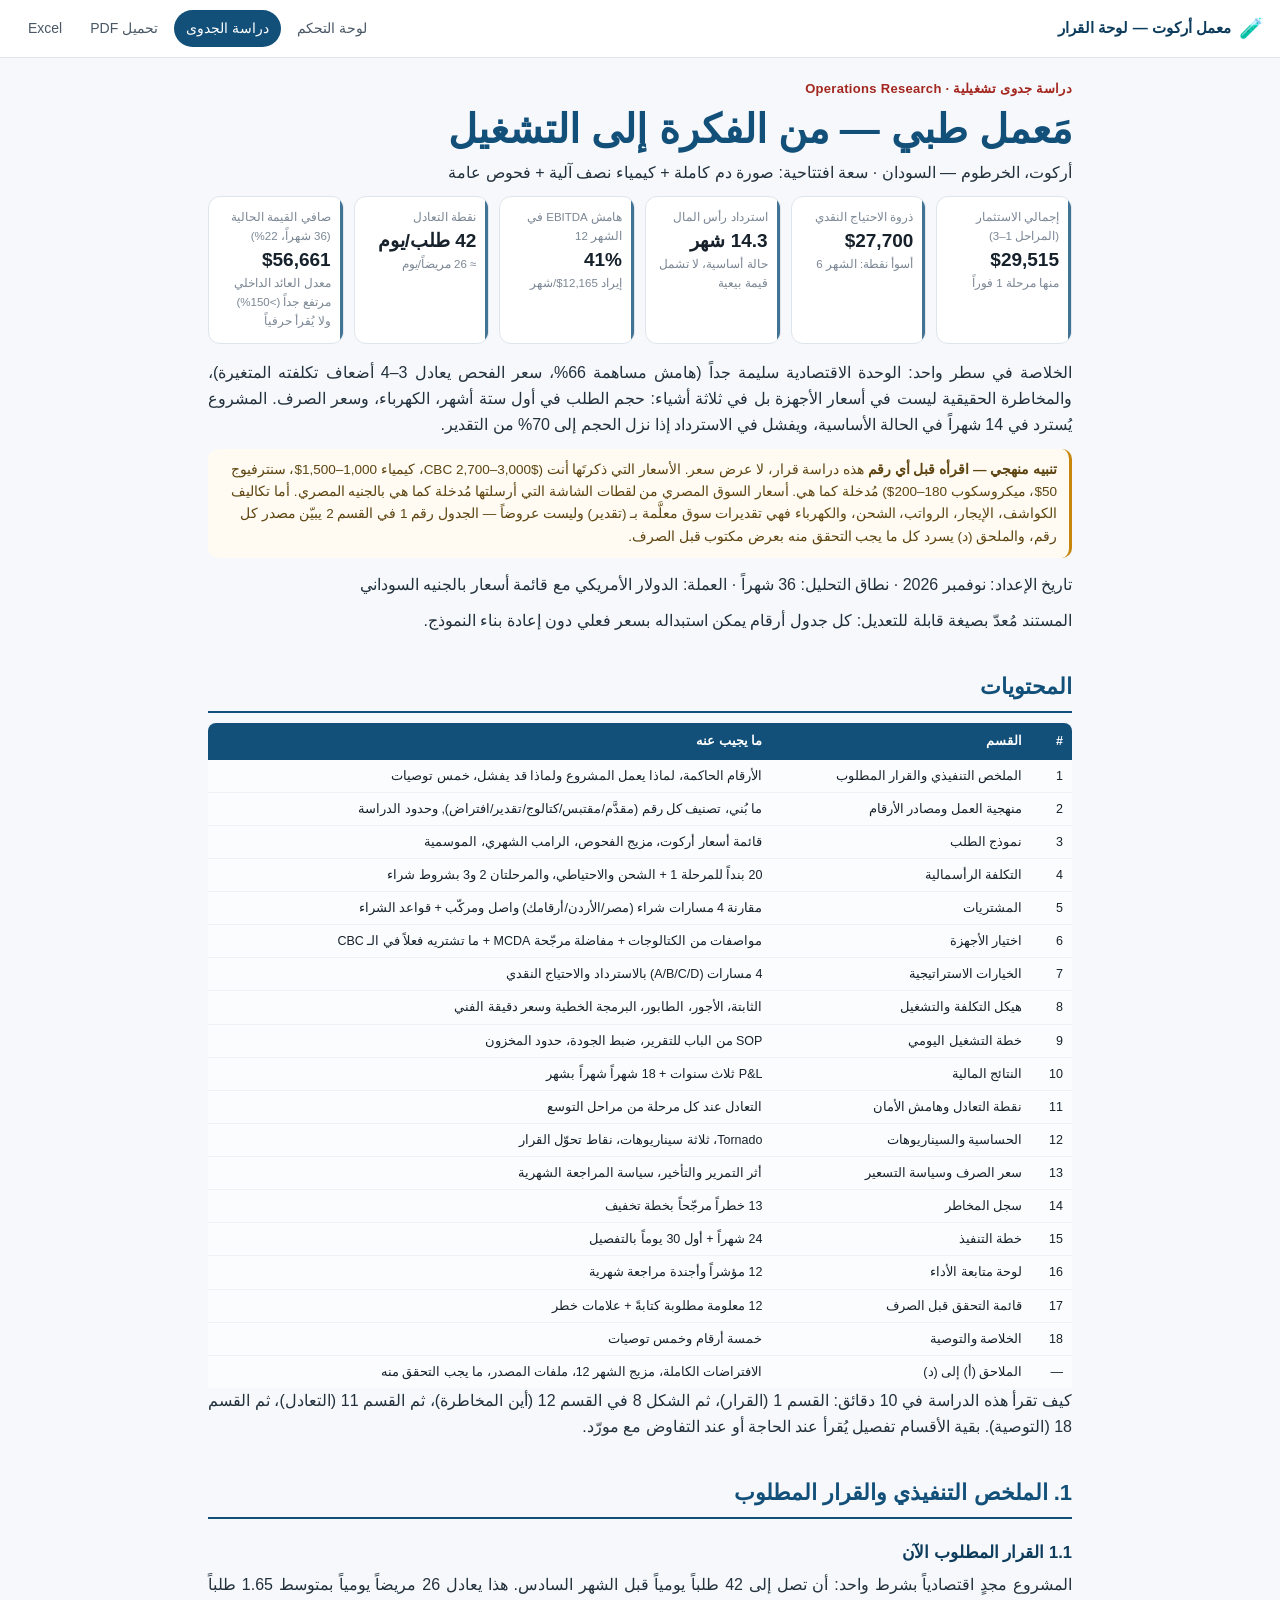
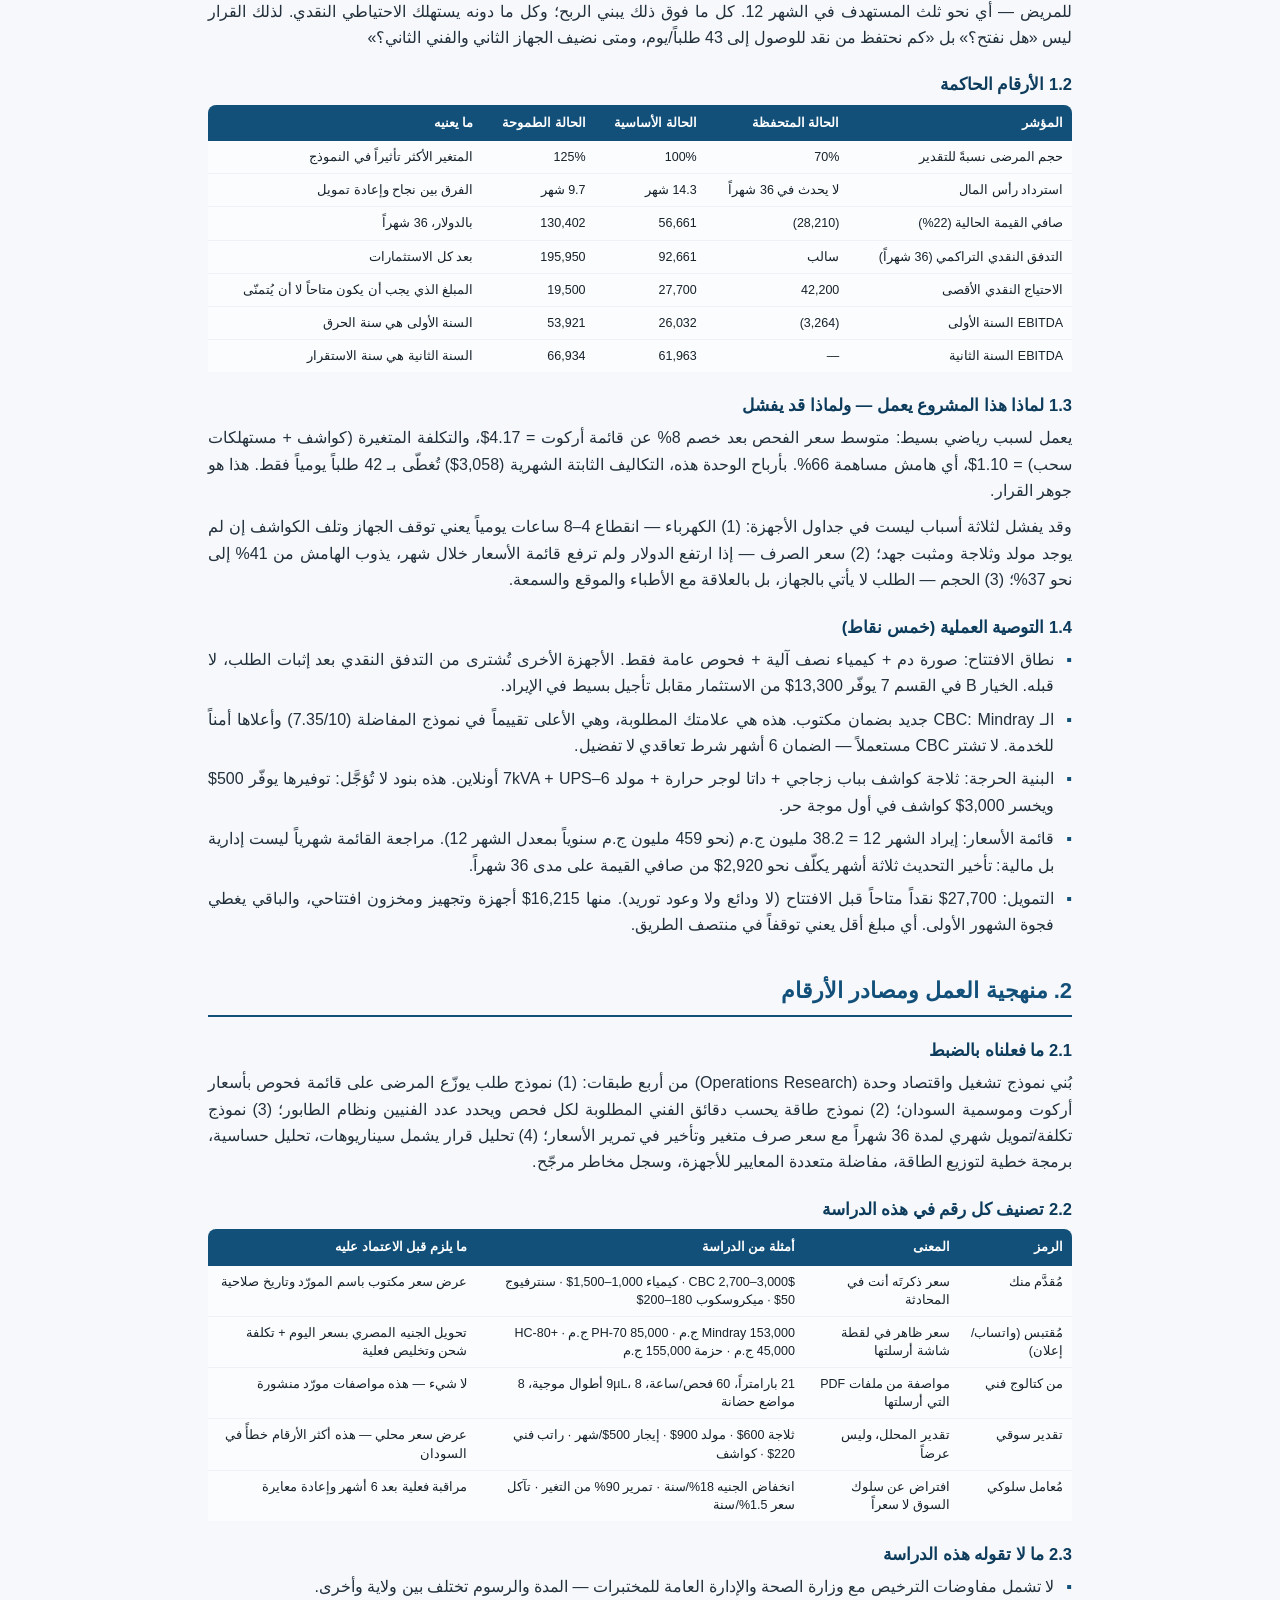
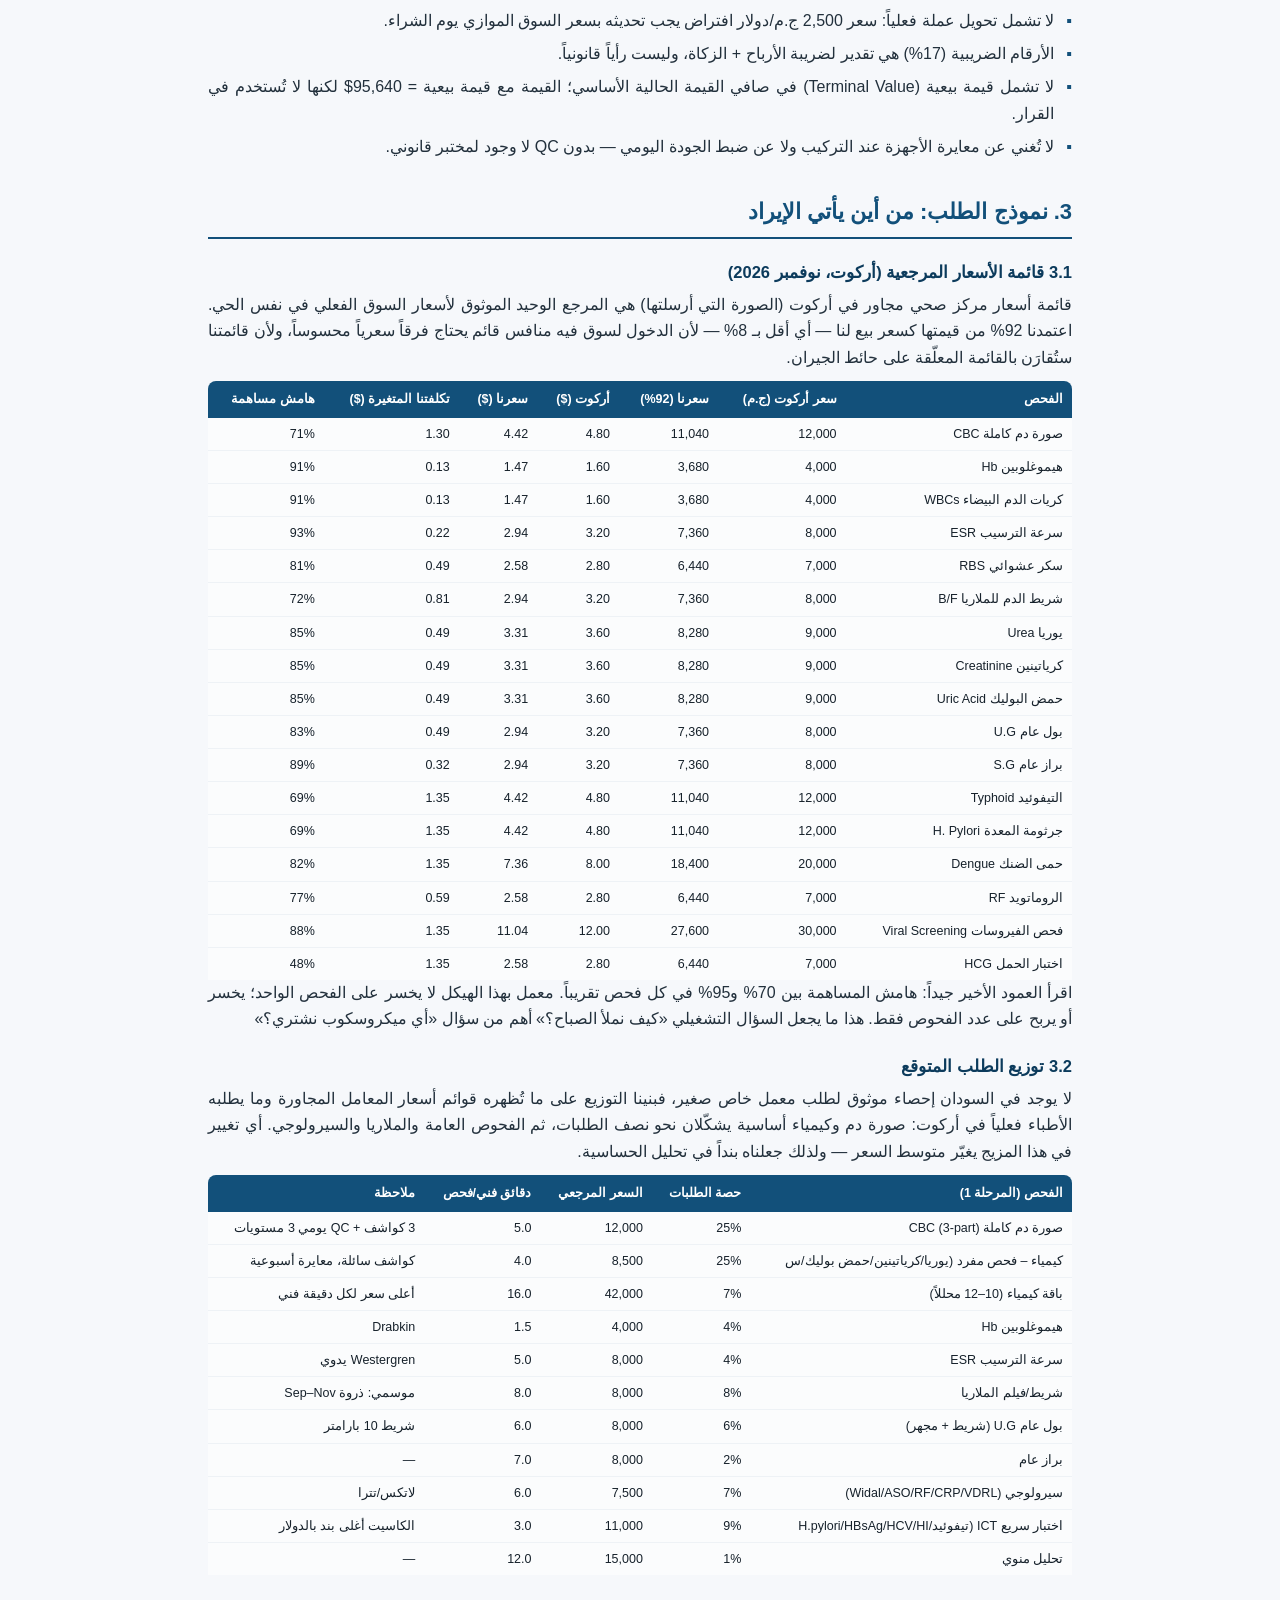
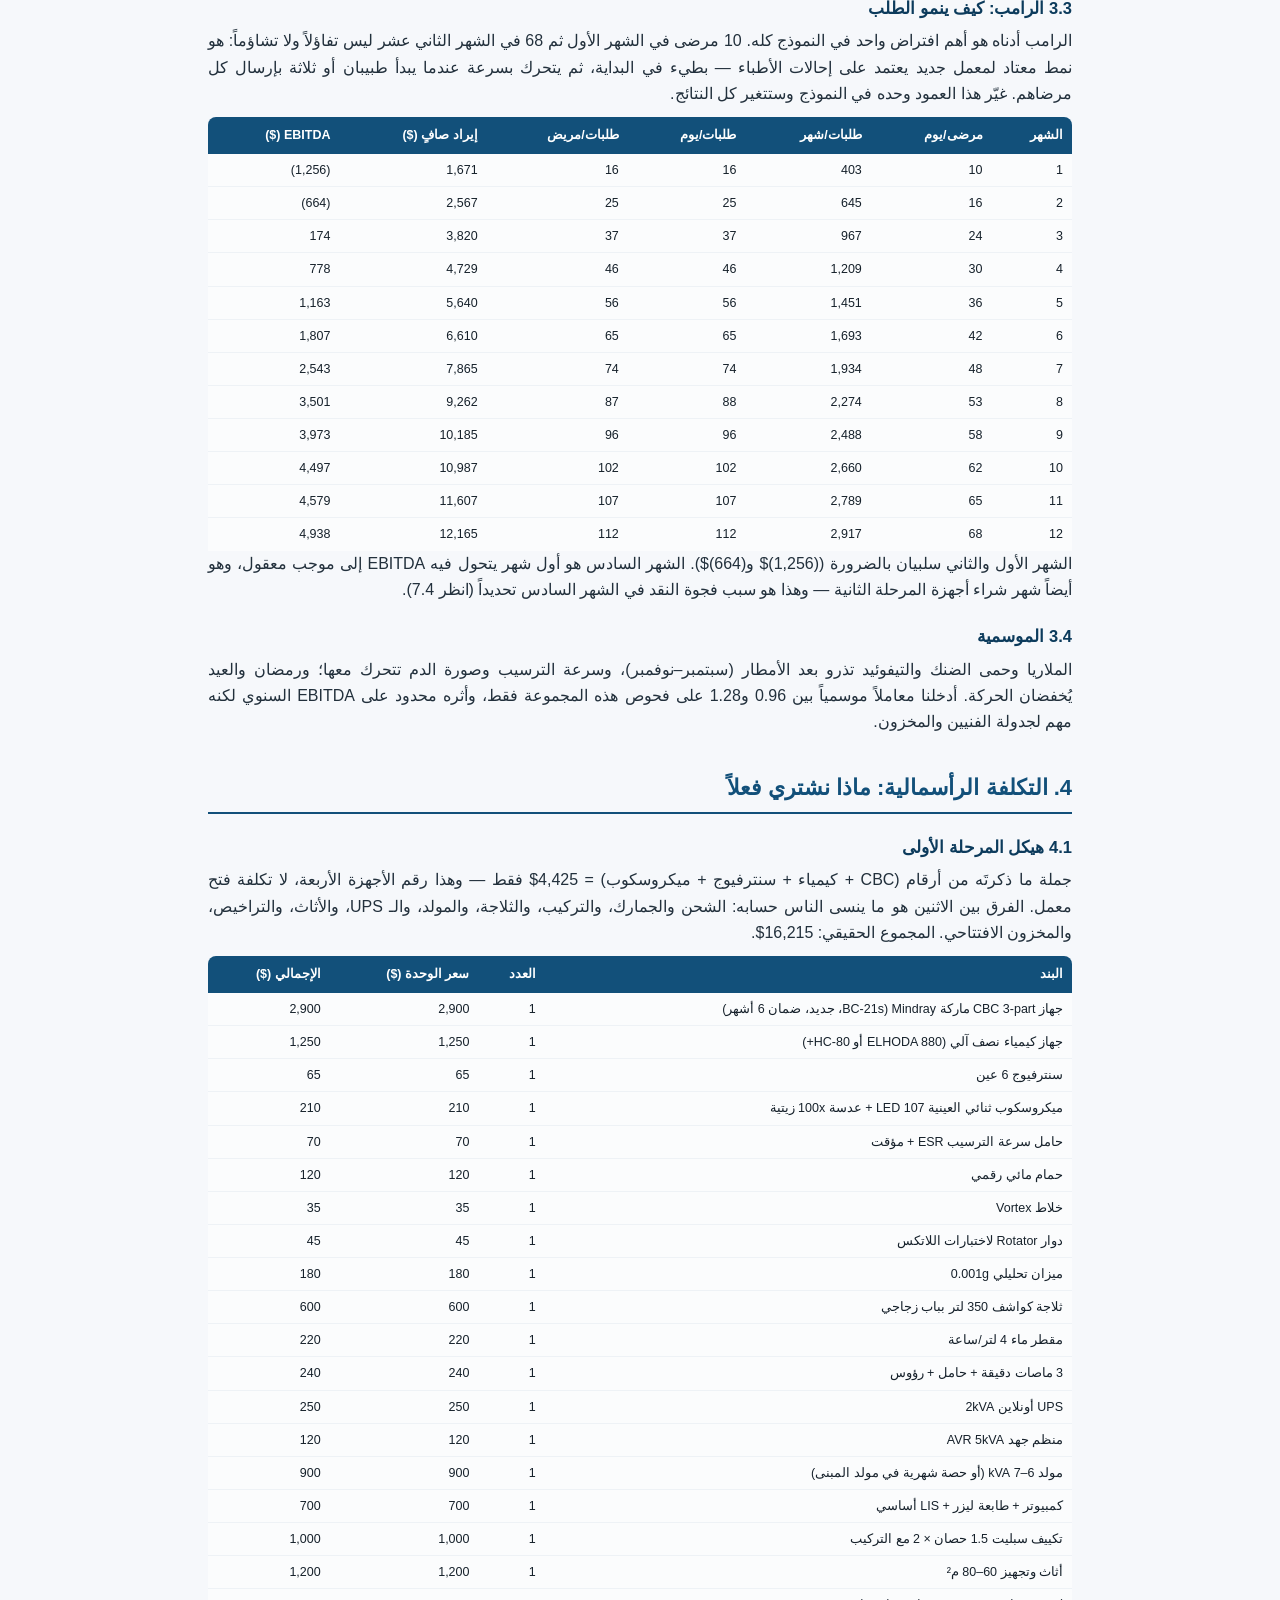
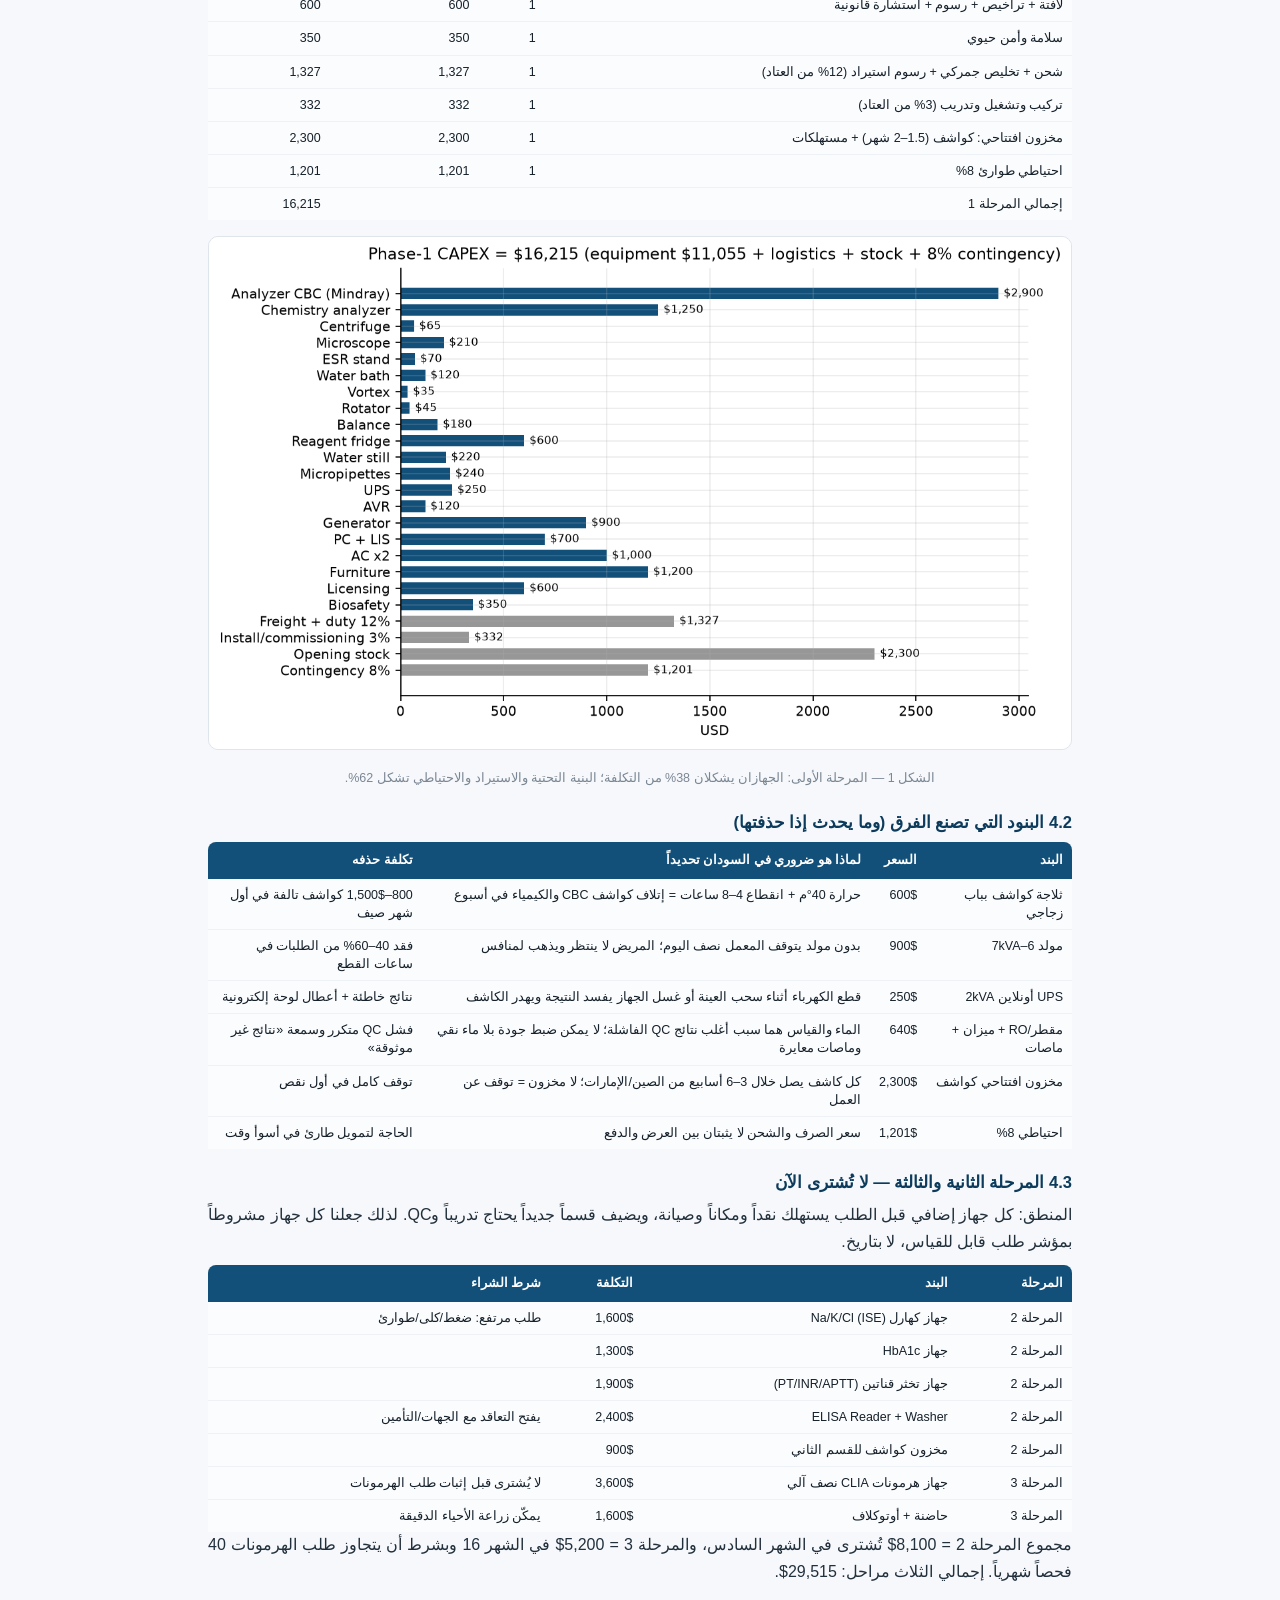
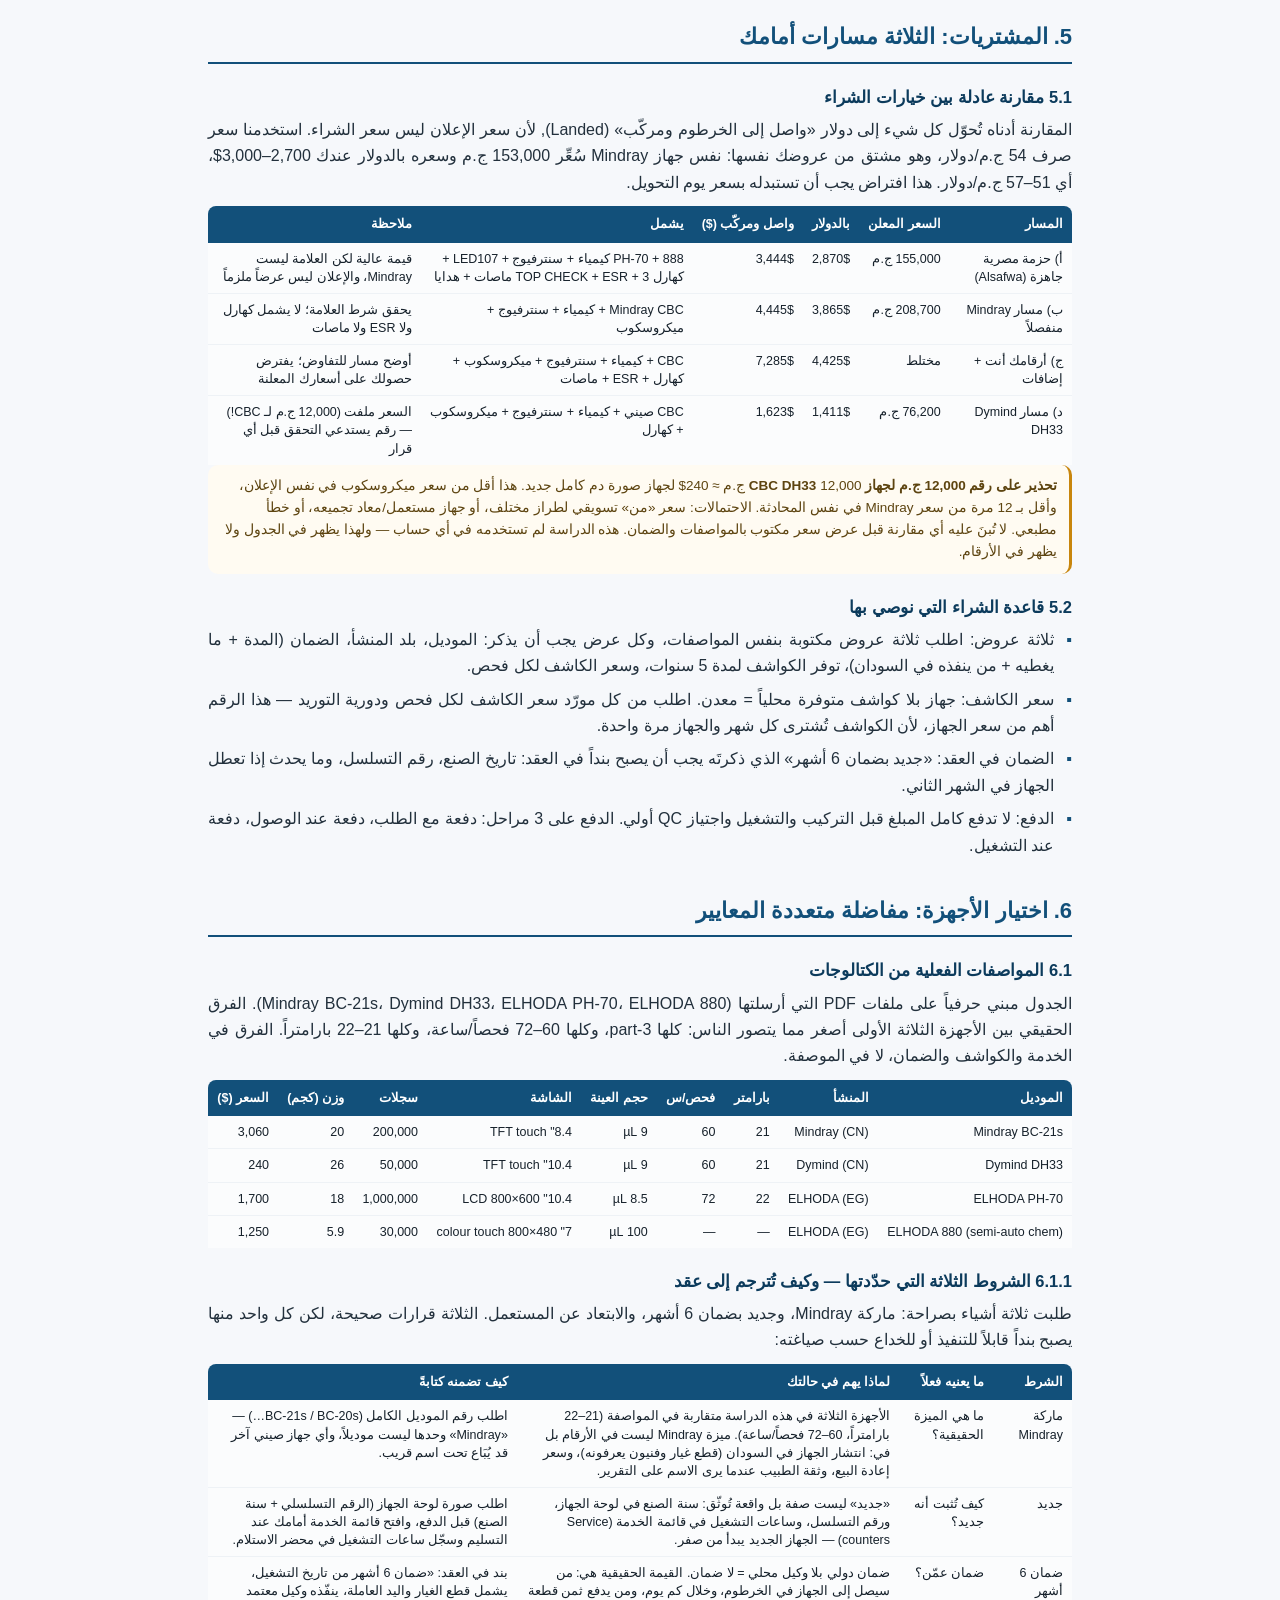
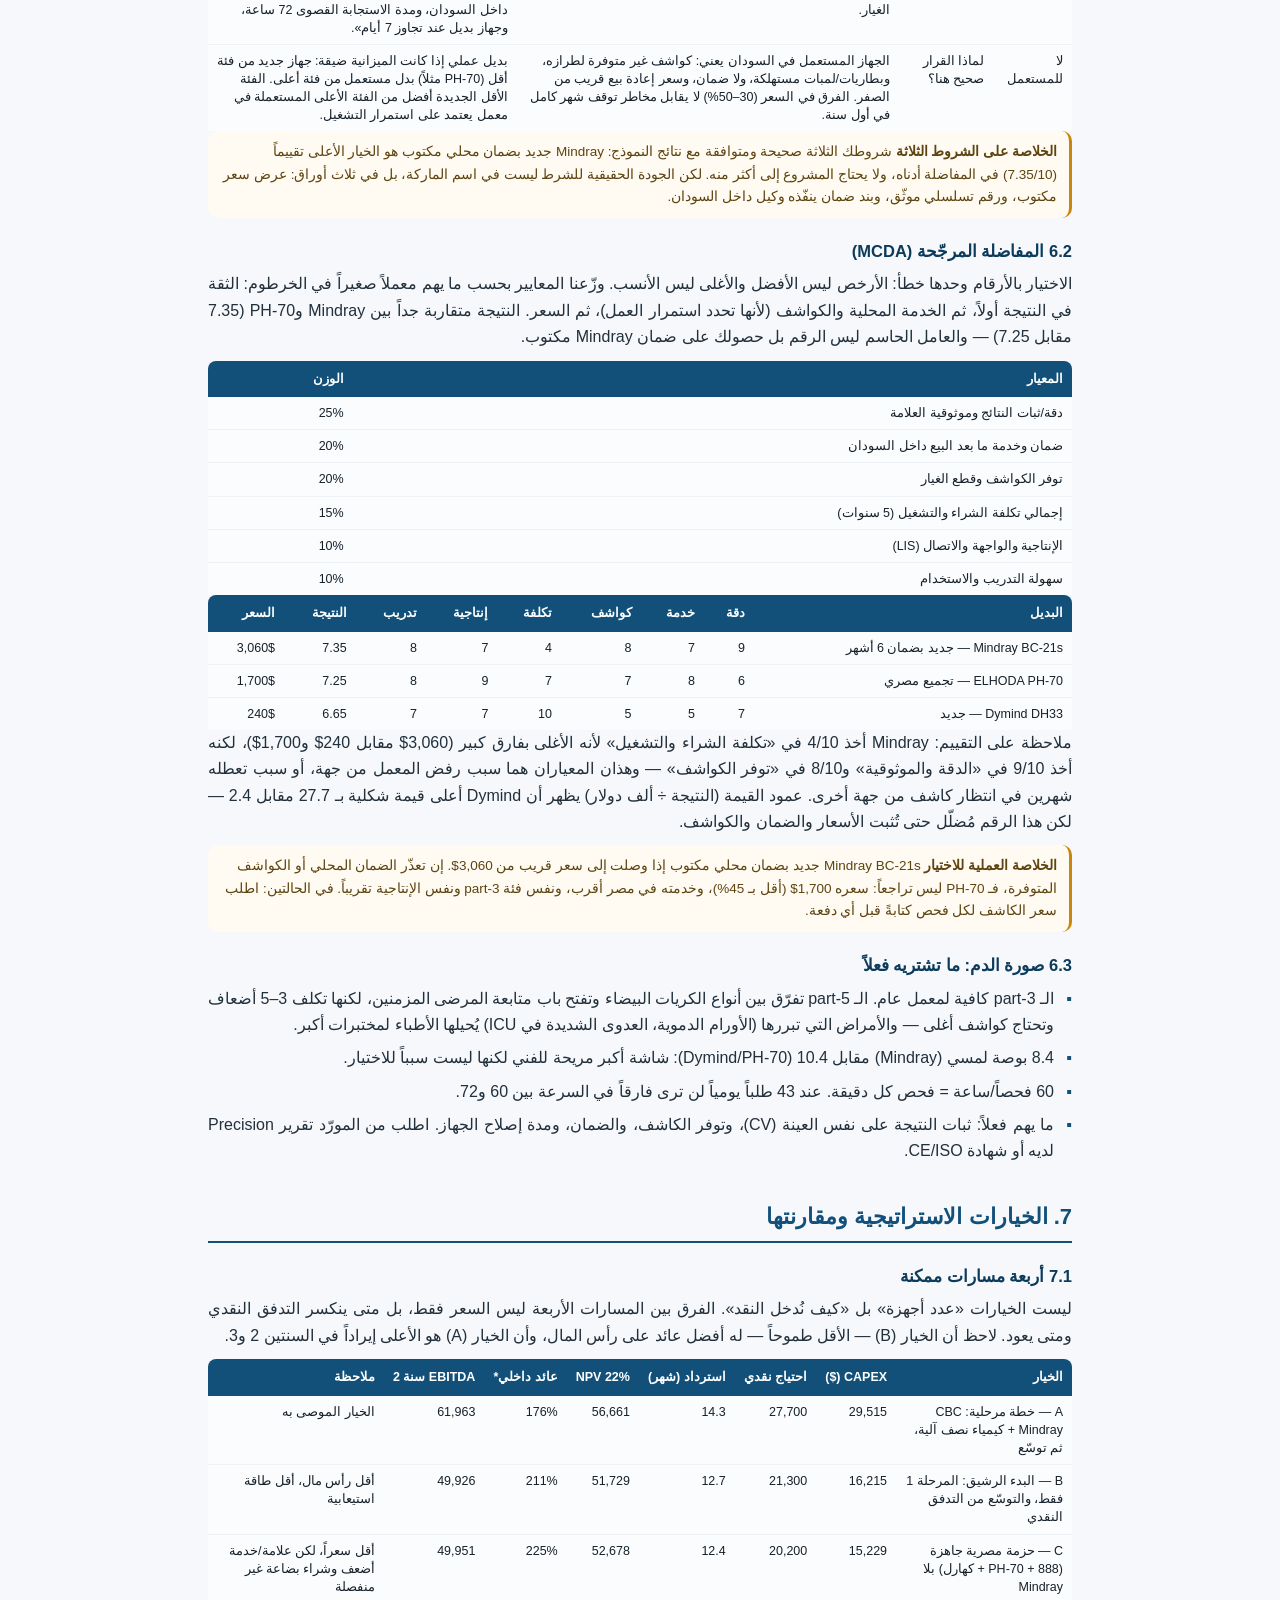
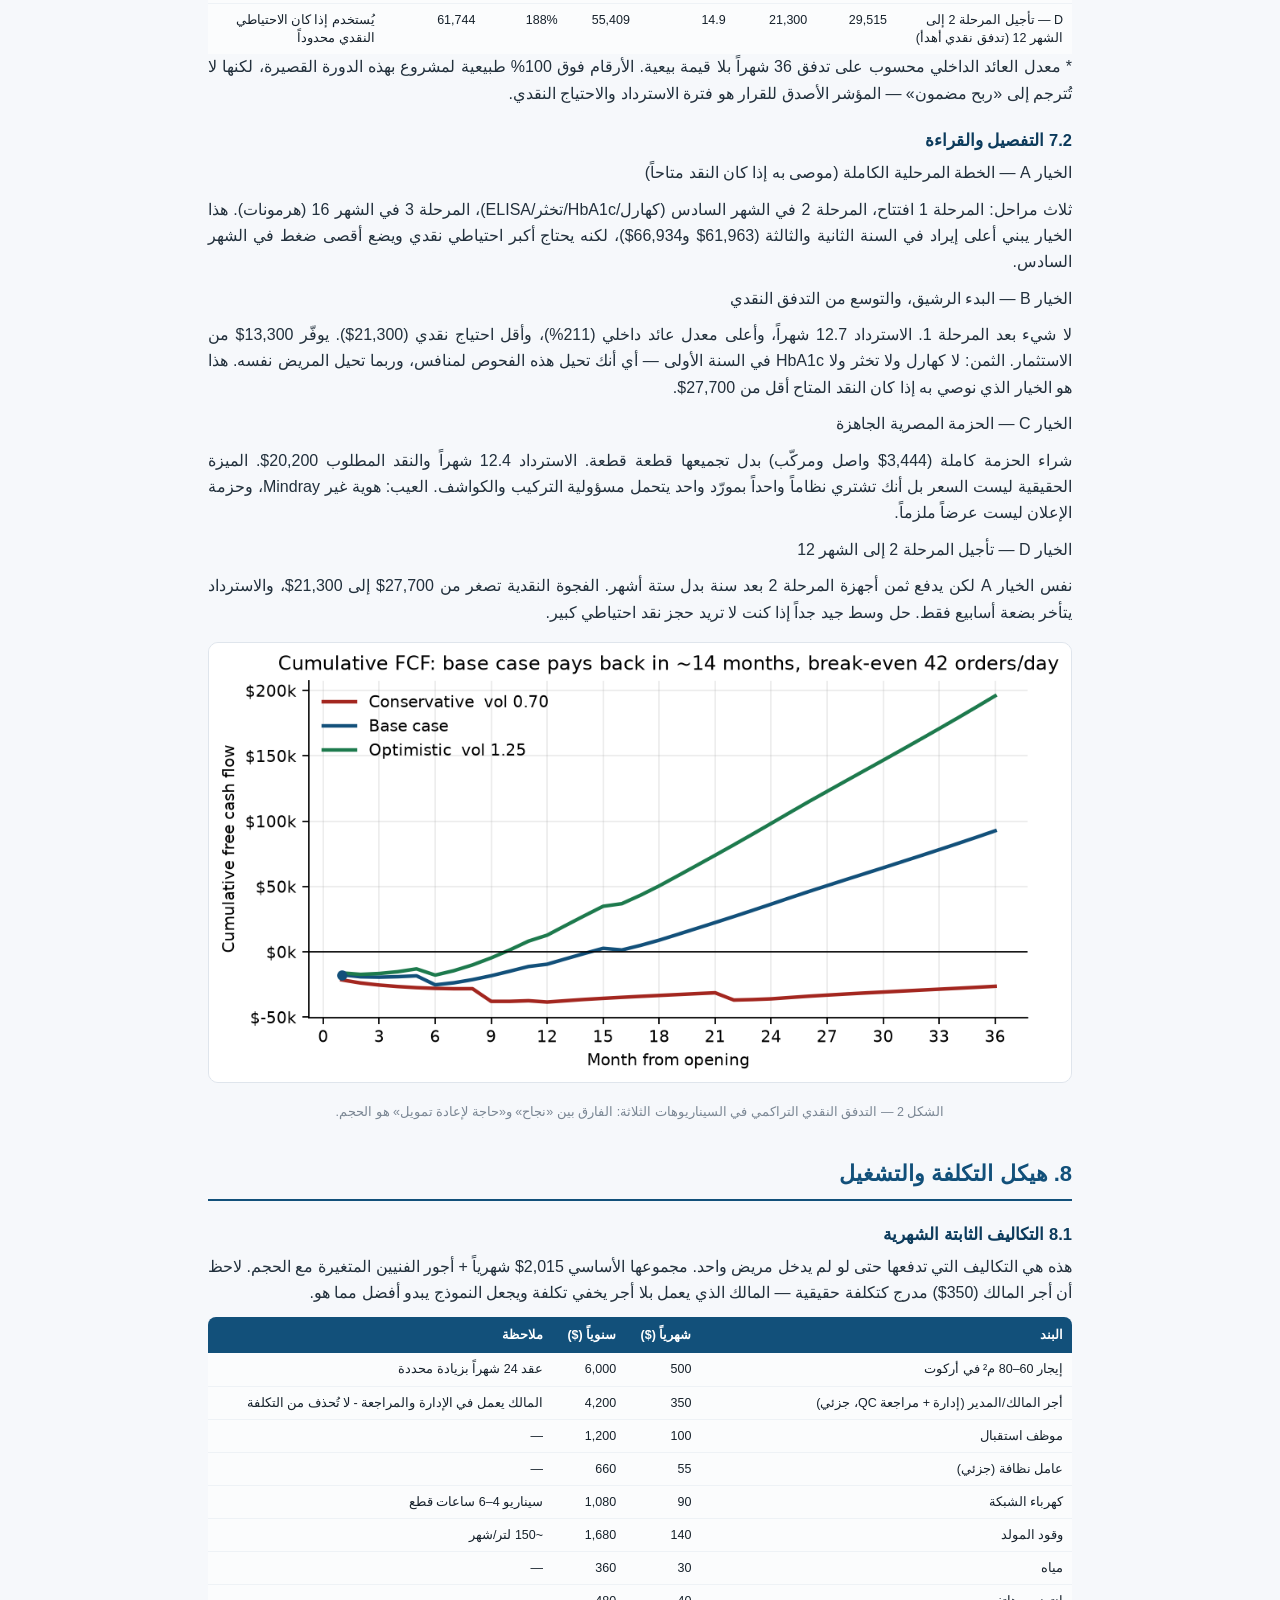
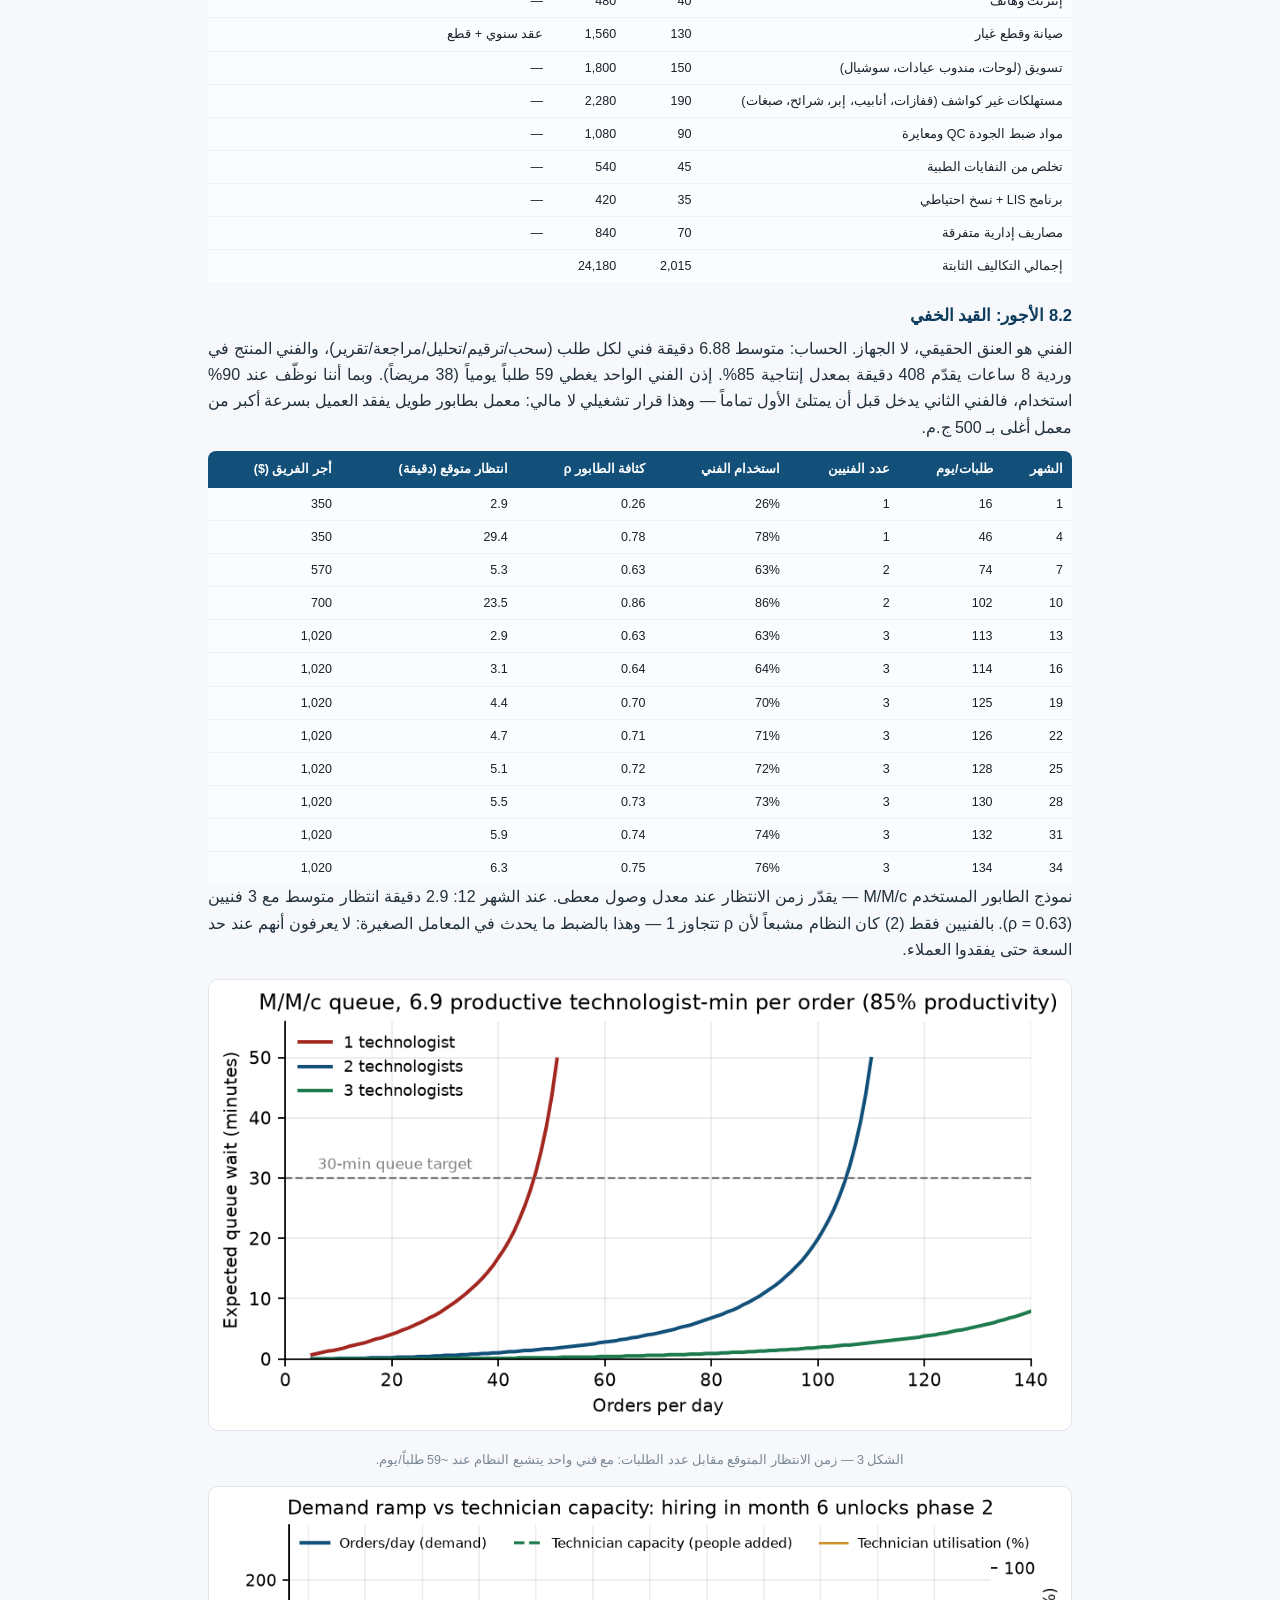
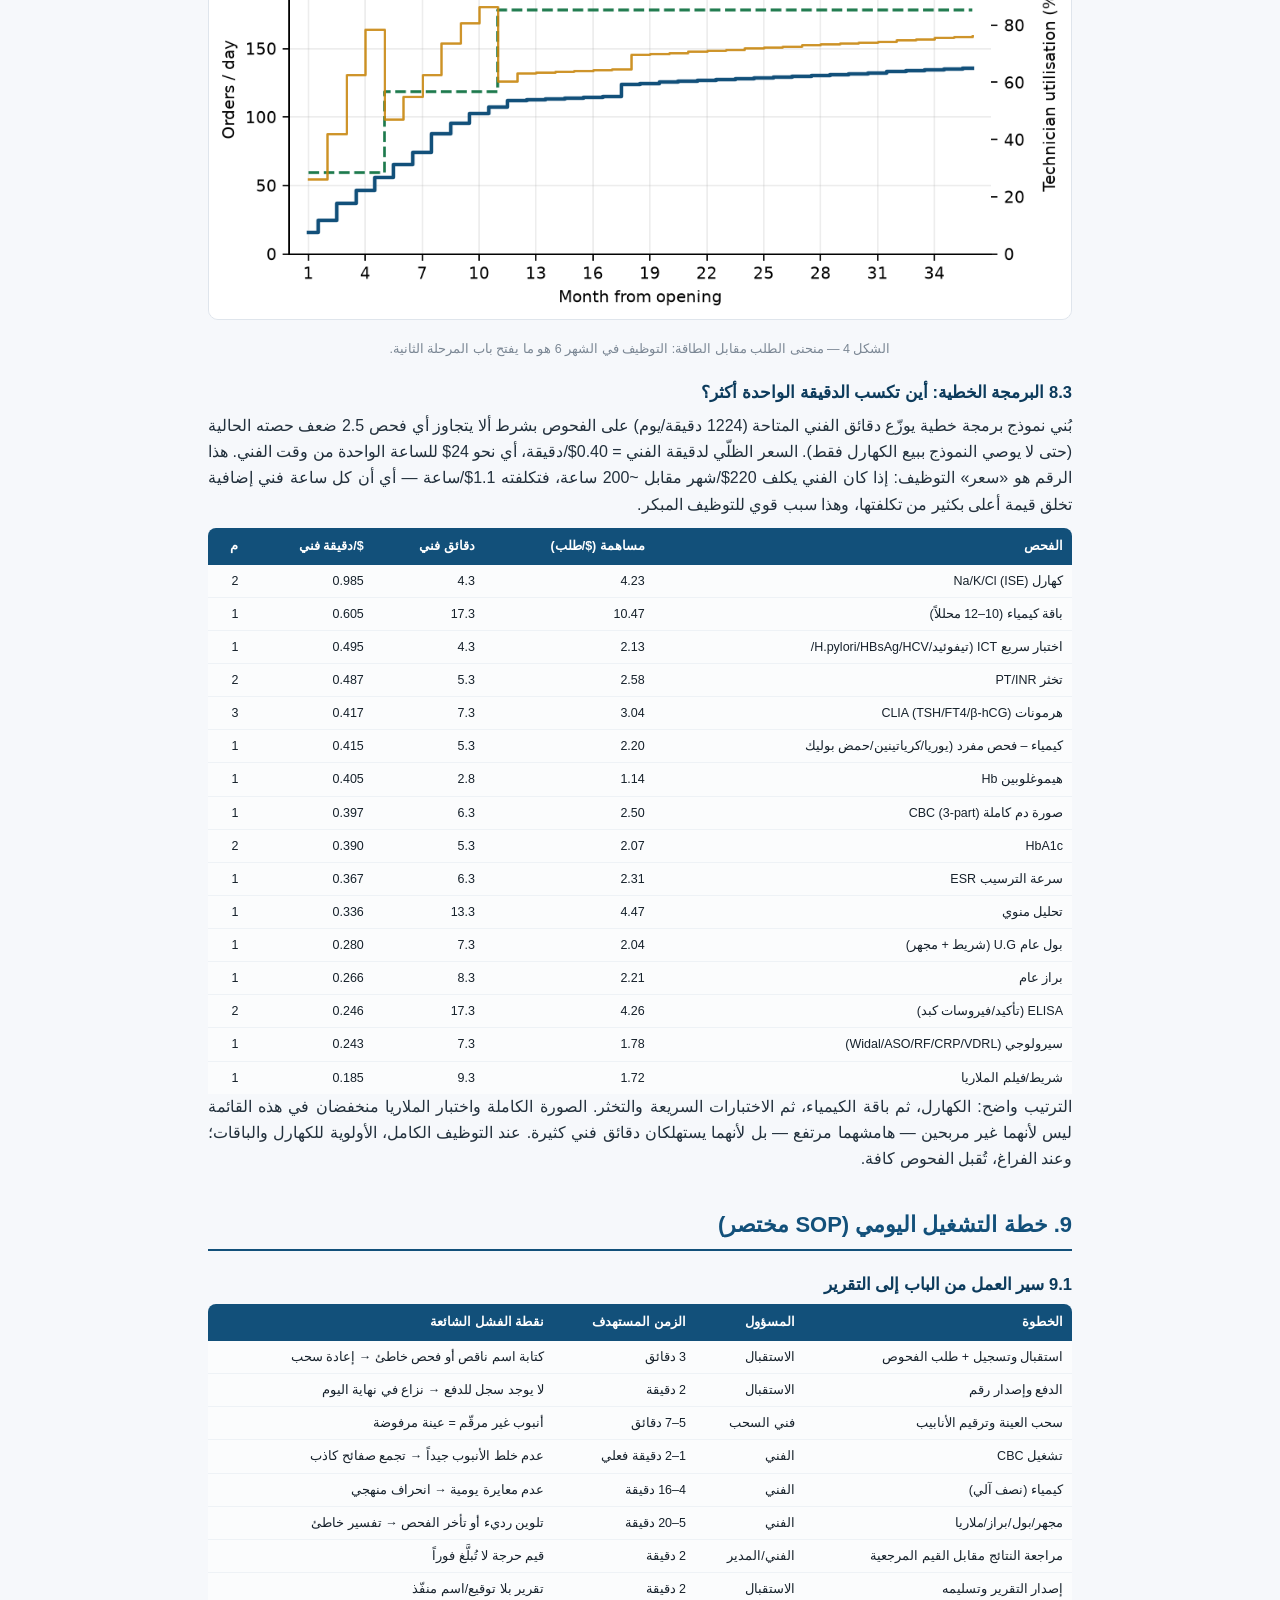
==== study.html @ 51a13bea "Lab feasibility dashboard + study, Arabic RTL, offline-first" ====
<!DOCTYPE html>
<html lang="ar" dir="rtl">
<head>
<meta charset="utf-8">
<meta name="viewport" content="width=device-width, initial-scale=1">
<title>دراسة الجدوى الكاملة — معمل طبي، أركوت/الخرطوم</title>
<meta name="description" content="دراسة جدوى وتشغيل لمعمل طبي في الخرطوم: التكاليف، التسعير، الطاقة، سعر الصرف، المخاطر.">
<link rel="stylesheet" href="assets/app.css">
<link rel="icon" href="data:image/svg+xml,<svg xmlns='http://www.w3.org/2000/svg' viewBox='0 0 100 100'><text y='.9em' font-size='90'>🧪</text></svg>">
</head>
<body class="docpage">
<header class="topbar">
  <a class="brand" href="index.html"><span class="logo">🧪</span><span>معمل أركوت — لوحة القرار</span></a>
  <nav class="topnav">
    <a href="index.html">لوحة التحكم</a>
    <a href="study.html" class="on">دراسة الجدوى</a>
    <a href="out/دراسة_جدوى_معمل_طبي_الخرطوم.pdf" download>تحميل PDF</a>
    <a href="out/نموذج_المعمل_القابل_للتعديل.xlsx" download>Excel</a>
  </nav>
</header>
<main class="doc">

<div class="hero"><p class="kicker">دراسة جدوى تشغيلية · Operations Research</p><h1 class="cover">مَعمل طبي  —  من الفكرة إلى التشغيل</h1>
<p>أركوت، الخرطوم — السودان   ·   سعة افتتاحية: صورة دم كاملة + كيمياء نصف آلية + فحوص عامة</p>
<div class="kpis doc-kpis"><div class="kpi"><span class="k">إجمالي الاستثمار (المراحل 1–3)</span><span class="v">$29,515</span><span class="d">منها مرحلة 1 فوراً</span></div><div class="kpi"><span class="k">ذروة الاحتياج النقدي</span><span class="v">$27,700</span><span class="d">أسوأ نقطة: الشهر 6</span></div><div class="kpi"><span class="k">استرداد رأس المال</span><span class="v">14.3 شهر</span><span class="d">حالة أساسية، لا تشمل قيمة بيعية</span></div><div class="kpi"><span class="k">هامش EBITDA في الشهر 12</span><span class="v">41%</span><span class="d">إيراد 12,165$/شهر</span></div><div class="kpi"><span class="k">نقطة التعادل</span><span class="v">42 طلب/يوم</span><span class="d">≈ 26 مريضاً/يوم</span></div><div class="kpi"><span class="k">صافي القيمة الحالية (36 شهراً، 22%)</span><span class="v">$56,661</span><span class="d">معدل العائد الداخلي مرتفع جداً (&gt;150%) ولا يُقرأ حرفياً</span></div></div>

<p>الخلاصة في سطر واحد: الوحدة الاقتصادية سليمة جداً (هامش مساهمة 66%، سعر الفحص يعادل 3–4 أضعاف تكلفته المتغيرة)، والمخاطرة الحقيقية ليست في أسعار الأجهزة بل في ثلاثة أشياء: حجم الطلب في أول ستة أشهر، الكهرباء، وسعر الصرف. المشروع يُسترد في 14 شهراً في الحالة الأساسية، ويفشل في الاسترداد إذا نزل الحجم إلى 70% من التقدير.</p>

<div class="note"><strong>تنبيه منهجي — اقرأه قبل أي رقم</strong> هذه دراسة قرار، لا عرض سعر. الأسعار التي ذكرتَها أنت (CBC 2,700–3,000$، كيمياء 1,000–1,500$، سنترفيوج 50$، ميكروسكوب 180–200$) مُدخلة كما هي. أسعار السوق المصري من لقطات الشاشة التي أرسلتها مُدخلة كما هي بالجنيه المصري. أما تكاليف الكواشف، الإيجار، الرواتب، الشحن، والكهرباء فهي تقديرات سوق معلَّمة بـ (تقدير) وليست عروضاً — الجدول رقم 1 في القسم 2 يبيّن مصدر كل رقم، والملحق (د) يسرد كل ما يجب التحقق منه بعرض مكتوب قبل الصرف.</div>


<p>تاريخ الإعداد: نوفمبر 2026   ·   نطاق التحليل: 36 شهراً   ·   العملة: الدولار الأمريكي مع قائمة أسعار بالجنيه السوداني</p>
<p>المستند مُعدّ بصيغة قابلة للتعديل: كل جدول أرقام يمكن استبداله بسعر فعلي دون إعادة بناء النموذج.</p>
</div><h2 id="المحتويات">المحتويات</h2>
<div class="tw"><table class="tbl"><tr><th>#</th><th>القسم</th><th>ما يجيب عنه</th></tr><tr><td>1</td><td>الملخص التنفيذي والقرار المطلوب</td><td>الأرقام الحاكمة، لماذا يعمل المشروع ولماذا قد يفشل، خمس توصيات</td></tr><tr><td>2</td><td>منهجية العمل ومصادر الأرقام</td><td>ما بُني، تصنيف كل رقم (مقدَّم/مقتبس/كتالوج/تقدير/افتراض), وحدود الدراسة</td></tr><tr><td>3</td><td>نموذج الطلب</td><td>قائمة أسعار أركوت، مزيج الفحوص، الرامب الشهري، الموسمية</td></tr><tr><td>4</td><td>التكلفة الرأسمالية</td><td>20 بنداً للمرحلة 1 + الشحن والاحتياطي، والمرحلتان 2 و3 بشروط شراء</td></tr><tr><td>5</td><td>المشتريات</td><td>مقارنة 4 مسارات شراء (مصر/الأردن/أرقامك) واصل ومركّب + قواعد الشراء</td></tr><tr><td>6</td><td>اختيار الأجهزة</td><td>مواصفات من الكتالوجات + مفاضلة مرجّحة MCDA + ما تشتريه فعلاً في الـ CBC</td></tr><tr><td>7</td><td>الخيارات الاستراتيجية</td><td>4 مسارات (A/B/C/D) بالاسترداد والاحتياج النقدي</td></tr><tr><td>8</td><td>هيكل التكلفة والتشغيل</td><td>الثابتة، الأجور، الطابور، البرمجة الخطية وسعر دقيقة الفني</td></tr><tr><td>9</td><td>خطة التشغيل اليومي</td><td>SOP من الباب للتقرير، ضبط الجودة، حدود المخزون</td></tr><tr><td>10</td><td>النتائج المالية</td><td>P&amp;L ثلاث سنوات + 18 شهراً شهراً بشهر</td></tr><tr><td>11</td><td>نقطة التعادل وهامش الأمان</td><td>التعادل عند كل مرحلة من مراحل التوسع</td></tr><tr><td>12</td><td>الحساسية والسيناريوهات</td><td>Tornado، ثلاثة سيناريوهات، نقاط تحوّل القرار</td></tr><tr><td>13</td><td>سعر الصرف وسياسة التسعير</td><td>أثر التمرير والتأخير، سياسة المراجعة الشهرية</td></tr><tr><td>14</td><td>سجل المخاطر</td><td>13 خطراً مرجّحاً بخطة تخفيف</td></tr><tr><td>15</td><td>خطة التنفيذ</td><td>24 شهراً + أول 30 يوماً بالتفصيل</td></tr><tr><td>16</td><td>لوحة متابعة الأداء</td><td>12 مؤشراً وأجندة مراجعة شهرية</td></tr><tr><td>17</td><td>قائمة التحقق قبل الصرف</td><td>12 معلومة مطلوبة كتابةً + علامات خطر</td></tr><tr><td>18</td><td>الخلاصة والتوصية</td><td>خمسة أرقام وخمس توصيات</td></tr><tr><td>—</td><td>الملاحق (أ) إلى (د)</td><td>الافتراضات الكاملة، مزيج الشهر 12، ملفات المصدر، ما يجب التحقق منه</td></tr></table></div>

<p>كيف تقرأ هذه الدراسة في 10 دقائق: القسم 1 (القرار)، ثم الشكل 8 في القسم 12 (أين المخاطرة)، ثم القسم 11 (التعادل)، ثم القسم 18 (التوصية). بقية الأقسام تفصيل يُقرأ عند الحاجة أو عند التفاوض مع مورّد.</p>
<h2 id="1-الملخص-التنفيذي-والقرار-المطلوب">1. الملخص التنفيذي والقرار المطلوب</h2>
<h3>1.1 القرار المطلوب الآن</h3>
<p>المشروع مجدٍ اقتصادياً بشرط واحد: أن تصل إلى 42 طلباً يومياً قبل الشهر السادس. هذا يعادل 26 مريضاً يومياً بمتوسط 1.65 طلباً للمريض — أي نحو ثلث المستهدف في الشهر 12. كل ما فوق ذلك يبني الربح؛ وكل ما دونه يستهلك الاحتياطي النقدي. لذلك القرار ليس «هل نفتح؟» بل «كم نحتفظ من نقد للوصول إلى 43 طلباً/يوم، ومتى نضيف الجهاز الثاني والفني الثاني؟»</p>
<h3>1.2 الأرقام الحاكمة</h3>
<div class="tw"><table class="tbl"><tr><th>المؤشر</th><th>الحالة المتحفظة</th><th>الحالة الأساسية</th><th>الحالة الطموحة</th><th>ما يعنيه</th></tr><tr><td>حجم المرضى نسبةً للتقدير</td><td>70%</td><td>100%</td><td>125%</td><td>المتغير الأكثر تأثيراً في النموذج</td></tr><tr><td>استرداد رأس المال</td><td>لا يحدث في 36 شهراً</td><td>14.3 شهر</td><td>9.7 شهر</td><td>الفرق بين نجاح وإعادة تمويل</td></tr><tr><td>صافي القيمة الحالية (22%)</td><td>(28,210)</td><td>56,661</td><td>130,402</td><td>بالدولار، 36 شهراً</td></tr><tr><td>التدفق النقدي التراكمي (36 شهراً)</td><td>سالب</td><td>92,661</td><td>195,950</td><td>بعد كل الاستثمارات</td></tr><tr><td>الاحتياج النقدي الأقصى</td><td>42,200</td><td>27,700</td><td>19,500</td><td>المبلغ الذي يجب أن يكون متاحاً لا أن يُتمنّى</td></tr><tr><td>EBITDA السنة الأولى</td><td>(3,264)</td><td>26,032</td><td>53,921</td><td>السنة الأولى هي سنة الحرق</td></tr><tr><td>EBITDA السنة الثانية</td><td>—</td><td>61,963</td><td>66,934</td><td>السنة الثانية هي سنة الاستقرار</td></tr></table></div>

<h3>1.3 لماذا هذا المشروع يعمل — ولماذا قد يفشل</h3>
<p>يعمل لسبب رياضي بسيط: متوسط سعر الفحص بعد خصم 8% عن قائمة أركوت = 4.17$، والتكلفة المتغيرة (كواشف + مستهلكات سحب) = 1.10$، أي هامش مساهمة 66%. بأرباح الوحدة هذه، التكاليف الثابتة الشهرية (3,058$) تُغطّى بـ 42 طلباً يومياً فقط. هذا هو جوهر القرار.</p>
<p>وقد يفشل لثلاثة أسباب ليست في جداول الأجهزة: (1) الكهرباء — انقطاع 4–8 ساعات يومياً يعني توقف الجهاز وتلف الكواشف إن لم يوجد مولد وثلاجة ومثبت جهد؛ (2) سعر الصرف — إذا ارتفع الدولار ولم ترفع قائمة الأسعار خلال شهر، يذوب الهامش من 41% إلى نحو 37%؛ (3) الحجم — الطلب لا يأتي بالجهاز، بل بالعلاقة مع الأطباء والموقع والسمعة.</p>
<h3>1.4 التوصية العملية (خمس نقاط)</h3>
<p class="bl">نطاق الافتتاح: صورة دم + كيمياء نصف آلية + فحوص عامة فقط. الأجهزة الأخرى تُشترى من التدفق النقدي بعد إثبات الطلب، لا قبله. الخيار B في القسم 7 يوفّر 13,300$ من الاستثمار مقابل تأجيل بسيط في الإيراد.</p>
<p class="bl">الـ CBC: Mindray جديد بضمان مكتوب. هذه هي علامتك المطلوبة، وهي الأعلى تقييماً في نموذج المفاضلة (7.35/10) وأعلاها أمناً للخدمة. لا تشتر CBC مستعملاً — الضمان 6 أشهر شرط تعاقدي لا تفضيل.</p>
<p class="bl">البنية الحرجة: ثلاجة كواشف بباب زجاجي + داتا لوجر حرارة + مولد 6–7kVA + UPS أونلاين. هذه بنود لا تُؤجَّل: توفيرها يوفّر 500$ ويخسر 3,000$ كواشف في أول موجة حر.</p>
<p class="bl">قائمة الأسعار: إيراد الشهر 12 = 38.2 مليون ج.م (نحو 459 مليون ج.م سنوياً بمعدل الشهر 12). مراجعة القائمة شهرياً ليست إدارية بل مالية: تأخير التحديث ثلاثة أشهر يكلّف نحو 2,920$ من صافي القيمة على مدى 36 شهراً.</p>
<p class="bl">التمويل: 27,700$ نقداً متاحاً قبل الافتتاح (لا ودائع ولا وعود توريد). منها 16,215$ أجهزة وتجهيز ومخزون افتتاحي، والباقي يغطي فجوة الشهور الأولى. أي مبلغ أقل يعني توقفاً في منتصف الطريق.</p>
<h2 id="2-منهجية-العمل-ومصادر-الأرقام">2. منهجية العمل ومصادر الأرقام</h2>
<h3>2.1 ما فعلناه بالضبط</h3>
<p>بُني نموذج تشغيل واقتصاد وحدة (Operations Research) من أربع طبقات: (1) نموذج طلب يوزّع المرضى على قائمة فحوص بأسعار أركوت وموسمية السودان؛ (2) نموذج طاقة يحسب دقائق الفني المطلوبة لكل فحص ويحدد عدد الفنيين ونظام الطابور؛ (3) نموذج تكلفة/تمويل شهري لمدة 36 شهراً مع سعر صرف متغير وتأخير في تمرير الأسعار؛ (4) تحليل قرار يشمل سيناريوهات، تحليل حساسية، برمجة خطية لتوزيع الطاقة، مفاضلة متعددة المعايير للأجهزة، وسجل مخاطر مرجّح.</p>
<h3>2.2 تصنيف كل رقم في هذه الدراسة</h3>
<div class="tw"><table class="tbl"><tr><th>الرمز</th><th>المعنى</th><th>أمثلة من الدراسة</th><th>ما يلزم قبل الاعتماد عليه</th></tr><tr><td>مُقدَّم منك</td><td>سعر ذكرتَه أنت في المحادثة</td><td>CBC 2,700–3,000$ · كيمياء 1,000–1,500$ · سنترفيوج 50$ · ميكروسكوب 180–200$</td><td>عرض سعر مكتوب باسم المورّد وتاريخ صلاحية</td></tr><tr><td>مُقتبس (واتساب/إعلان)</td><td>سعر ظاهر في لقطة شاشة أرسلتها</td><td>Mindray 153,000 ج.م · PH-70 85,000 ج.م · HC-80+ 45,000 ج.م · حزمة 155,000 ج.م</td><td>تحويل الجنيه المصري بسعر اليوم + تكلفة شحن وتخليص فعلية</td></tr><tr><td>من كتالوج فني</td><td>مواصفة من ملفات PDF التي أرسلتها</td><td>21 بارامتراً، 60 فحص/ساعة، 9µL، 8 أطوال موجية، 8 مواضع حضانة</td><td>لا شيء — هذه مواصفات مورّد منشورة</td></tr><tr><td>تقدير سوقي</td><td>تقدير المحلل، وليس عرضاً</td><td>ثلاجة 600$ · مولد 900$ · إيجار 500$/شهر · راتب فني 220$ · كواشف</td><td>عرض سعر محلي — هذه أكثر الأرقام خطأً في السودان</td></tr><tr><td>مُعامل سلوكي</td><td>افتراض عن سلوك السوق لا سعراً</td><td>انخفاض الجنيه 18%/سنة · تمرير 90% من التغير · تآكل سعر 1.5%/سنة</td><td>مراقبة فعلية بعد 6 أشهر وإعادة معايرة</td></tr></table></div>

<h3>2.3 ما لا تقوله هذه الدراسة</h3>
<p class="bl">لا تشمل مفاوضات الترخيص مع وزارة الصحة والإدارة العامة للمختبرات — المدة والرسوم تختلف بين ولاية وأخرى.</p>
<p class="bl">لا تشمل تحويل عملة فعلياً: سعر 2,500 ج.م/دولار افتراض يجب تحديثه بسعر السوق الموازي يوم الشراء.</p>
<p class="bl">الأرقام الضريبية (17%) هي تقدير لضريبة الأرباح + الزكاة، وليست رأياً قانونياً.</p>
<p class="bl">لا تشمل قيمة بيعية (Terminal Value) في صافي القيمة الحالية الأساسي؛ القيمة مع قيمة بيعية = 95,640$ لكنها لا تُستخدم في القرار.</p>
<p class="bl">لا تُغني عن معايرة الأجهزة عند التركيب ولا عن ضبط الجودة اليومي — بدون QC لا وجود لمختبر قانوني.</p>
<h2 id="3-نموذج-الطلب-من-أين-يأتي-الإيراد">3. نموذج الطلب: من أين يأتي الإيراد</h2>
<h3>3.1 قائمة الأسعار المرجعية (أركوت، نوفمبر 2026)</h3>
<p>قائمة أسعار مركز صحي مجاور في أركوت (الصورة التي أرسلتها) هي المرجع الوحيد الموثوق لأسعار السوق الفعلي في نفس الحي. اعتمدنا 92% من قيمتها كسعر بيع لنا — أي أقل بـ 8% — لأن الدخول لسوق فيه منافس قائم يحتاج فرقاً سعرياً محسوساً، ولأن قائمتنا ستُقارَن بالقائمة المعلّقة على حائط الجيران.</p>
<div class="tw"><table class="tbl"><tr><th>الفحص</th><th>سعر أركوت (ج.م)</th><th>سعرنا (92%)</th><th>أركوت ($)</th><th>سعرنا ($)</th><th>تكلفتنا المتغيرة ($)</th><th>هامش مساهمة</th></tr><tr><td>صورة دم كاملة CBC</td><td>12,000</td><td>11,040</td><td>4.80</td><td>4.42</td><td>1.30</td><td>71%</td></tr><tr><td>هيموغلوبين Hb</td><td>4,000</td><td>3,680</td><td>1.60</td><td>1.47</td><td>0.13</td><td>91%</td></tr><tr><td>كريات الدم البيضاء WBCs</td><td>4,000</td><td>3,680</td><td>1.60</td><td>1.47</td><td>0.13</td><td>91%</td></tr><tr><td>سرعة الترسيب ESR</td><td>8,000</td><td>7,360</td><td>3.20</td><td>2.94</td><td>0.22</td><td>93%</td></tr><tr><td>سكر عشوائي RBS</td><td>7,000</td><td>6,440</td><td>2.80</td><td>2.58</td><td>0.49</td><td>81%</td></tr><tr><td>شريط الدم للملاريا B/F</td><td>8,000</td><td>7,360</td><td>3.20</td><td>2.94</td><td>0.81</td><td>72%</td></tr><tr><td>يوريا Urea</td><td>9,000</td><td>8,280</td><td>3.60</td><td>3.31</td><td>0.49</td><td>85%</td></tr><tr><td>كرياتينين Creatinine</td><td>9,000</td><td>8,280</td><td>3.60</td><td>3.31</td><td>0.49</td><td>85%</td></tr><tr><td>حمض البوليك Uric Acid</td><td>9,000</td><td>8,280</td><td>3.60</td><td>3.31</td><td>0.49</td><td>85%</td></tr><tr><td>بول عام U.G</td><td>8,000</td><td>7,360</td><td>3.20</td><td>2.94</td><td>0.49</td><td>83%</td></tr><tr><td>براز عام S.G</td><td>8,000</td><td>7,360</td><td>3.20</td><td>2.94</td><td>0.32</td><td>89%</td></tr><tr><td>التيفوئيد Typhoid</td><td>12,000</td><td>11,040</td><td>4.80</td><td>4.42</td><td>1.35</td><td>69%</td></tr><tr><td>جرثومة المعدة H. Pylori</td><td>12,000</td><td>11,040</td><td>4.80</td><td>4.42</td><td>1.35</td><td>69%</td></tr><tr><td>حمى الضنك Dengue</td><td>20,000</td><td>18,400</td><td>8.00</td><td>7.36</td><td>1.35</td><td>82%</td></tr><tr><td>الروماتويد RF</td><td>7,000</td><td>6,440</td><td>2.80</td><td>2.58</td><td>0.59</td><td>77%</td></tr><tr><td>فحص الفيروسات Viral Screening</td><td>30,000</td><td>27,600</td><td>12.00</td><td>11.04</td><td>1.35</td><td>88%</td></tr><tr><td>اختبار الحمل HCG</td><td>7,000</td><td>6,440</td><td>2.80</td><td>2.58</td><td>1.35</td><td>48%</td></tr></table></div>

<p>اقرأ العمود الأخير جيداً: هامش المساهمة بين 70% و95% في كل فحص تقريباً. معمل بهذا الهيكل لا يخسر على الفحص الواحد؛ يخسر أو يربح على عدد الفحوص فقط. هذا ما يجعل السؤال التشغيلي «كيف نملأ الصباح؟» أهم من سؤال «أي ميكروسكوب نشتري؟»</p>
<h3>3.2 توزيع الطلب المتوقع</h3>
<p>لا يوجد في السودان إحصاء موثوق لطلب معمل خاص صغير، فبنينا التوزيع على ما تُظهره قوائم أسعار المعامل المجاورة وما يطلبه الأطباء فعلياً في أركوت: صورة دم وكيمياء أساسية يشكّلان نحو نصف الطلبات، ثم الفحوص العامة والملاريا والسيرولوجي. أي تغيير في هذا المزيج يغيّر متوسط السعر — ولذلك جعلناه بنداً في تحليل الحساسية.</p>
<div class="tw"><table class="tbl"><tr><th>الفحص (المرحلة 1)</th><th>حصة الطلبات</th><th>السعر المرجعي</th><th>دقائق فني/فحص</th><th>ملاحظة</th></tr><tr><td>صورة دم كاملة CBC (3-part)</td><td>25%</td><td>12,000</td><td>5.0</td><td>3 كواشف + QC يومي 3 مستويات</td></tr><tr><td>كيمياء – فحص مفرد (يوريا/كرياتينين/حمض بوليك/س</td><td>25%</td><td>8,500</td><td>4.0</td><td>كواشف سائلة، معايرة أسبوعية</td></tr><tr><td>باقة كيمياء (10–12 محللاً)</td><td>7%</td><td>42,000</td><td>16.0</td><td>أعلى سعر لكل دقيقة فني</td></tr><tr><td>هيموغلوبين Hb</td><td>4%</td><td>4,000</td><td>1.5</td><td>Drabkin</td></tr><tr><td>سرعة الترسيب ESR</td><td>4%</td><td>8,000</td><td>5.0</td><td>Westergren يدوي</td></tr><tr><td>شريط/فيلم الملاريا</td><td>8%</td><td>8,000</td><td>8.0</td><td>موسمي: ذروة Sep–Nov</td></tr><tr><td>بول عام U.G (شريط + مجهر)</td><td>6%</td><td>8,000</td><td>6.0</td><td>شريط 10 بارامتر</td></tr><tr><td>براز عام</td><td>2%</td><td>8,000</td><td>7.0</td><td>—</td></tr><tr><td>سيرولوجي (Widal/ASO/RF/CRP/VDRL)</td><td>7%</td><td>7,500</td><td>6.0</td><td>لاتكس/تترا</td></tr><tr><td>اختبار سريع ICT (تيفوئيد/H.pylori/HBsAg/HCV/HI</td><td>9%</td><td>11,000</td><td>3.0</td><td>الكاسيت أغلى بند بالدولار</td></tr><tr><td>تحليل منوي</td><td>1%</td><td>15,000</td><td>12.0</td><td>—</td></tr></table></div>

<h3>3.3 الرامب: كيف ينمو الطلب</h3>
<p>الرامب أدناه هو أهم افتراض واحد في النموذج كله. 10 مرضى في الشهر الأول ثم 68 في الشهر الثاني عشر ليس تفاؤلاً ولا تشاؤماً: هو نمط معتاد لمعمل جديد يعتمد على إحالات الأطباء — بطيء في البداية، ثم يتحرك بسرعة عندما يبدأ طبيبان أو ثلاثة بإرسال كل مرضاهم. غيّر هذا العمود وحده في النموذج وستتغير كل النتائج.</p>
<div class="tw"><table class="tbl"><tr><th>الشهر</th><th>مرضى/يوم</th><th>طلبات/شهر</th><th>طلبات/يوم</th><th>طلبات/مريض</th><th>إيراد صافٍ ($)</th><th>EBITDA ($)</th></tr><tr><td>1</td><td>10</td><td>403</td><td>16</td><td>16</td><td>1,671</td><td>(1,256)</td></tr><tr><td>2</td><td>16</td><td>645</td><td>25</td><td>25</td><td>2,567</td><td>(664)</td></tr><tr><td>3</td><td>24</td><td>967</td><td>37</td><td>37</td><td>3,820</td><td>174</td></tr><tr><td>4</td><td>30</td><td>1,209</td><td>46</td><td>46</td><td>4,729</td><td>778</td></tr><tr><td>5</td><td>36</td><td>1,451</td><td>56</td><td>56</td><td>5,640</td><td>1,163</td></tr><tr><td>6</td><td>42</td><td>1,693</td><td>65</td><td>65</td><td>6,610</td><td>1,807</td></tr><tr><td>7</td><td>48</td><td>1,934</td><td>74</td><td>74</td><td>7,865</td><td>2,543</td></tr><tr><td>8</td><td>53</td><td>2,274</td><td>88</td><td>87</td><td>9,262</td><td>3,501</td></tr><tr><td>9</td><td>58</td><td>2,488</td><td>96</td><td>96</td><td>10,185</td><td>3,973</td></tr><tr><td>10</td><td>62</td><td>2,660</td><td>102</td><td>102</td><td>10,987</td><td>4,497</td></tr><tr><td>11</td><td>65</td><td>2,789</td><td>107</td><td>107</td><td>11,607</td><td>4,579</td></tr><tr><td>12</td><td>68</td><td>2,917</td><td>112</td><td>112</td><td>12,165</td><td>4,938</td></tr></table></div>

<p>الشهر الأول والثاني سلبيان بالضرورة ((1,256)$ و(664)$). الشهر السادس هو أول شهر يتحول فيه EBITDA إلى موجب معقول، وهو أيضاً شهر شراء أجهزة المرحلة الثانية — وهذا هو سبب فجوة النقد في الشهر السادس تحديداً (انظر 7.4).</p>
<h3>3.4 الموسمية</h3>
<p>الملاريا وحمى الضنك والتيفوئيد تذرو بعد الأمطار (سبتمبر–نوفمبر)، وسرعة الترسيب وصورة الدم تتحرك معها؛ ورمضان والعيد يُخفضان الحركة. أدخلنا معاملاً موسمياً بين 0.96 و1.28 على فحوص هذه المجموعة فقط، وأثره محدود على EBITDA السنوي لكنه مهم لجدولة الفنيين والمخزون.</p>
<h2 id="4-التكلفة-الرأسمالية-ماذا-نشتري-فعلا-">4. التكلفة الرأسمالية: ماذا نشتري فعلاً</h2>
<h3>4.1 هيكل المرحلة الأولى</h3>
<p>جملة ما ذكرتَه من أرقام (CBC + كيمياء + سنترفيوج + ميكروسكوب) = 4,425$ فقط — وهذا رقم الأجهزة الأربعة، لا تكلفة فتح معمل. الفرق بين الاثنين هو ما ينسى الناس حسابه: الشحن والجمارك، والتركيب، والثلاجة، والمولد، والـ UPS، والأثاث، والتراخيص، والمخزون الافتتاحي. المجموع الحقيقي: 16,215$.</p>
<div class="tw"><table class="tbl"><tr><th>البند</th><th>العدد</th><th>سعر الوحدة ($)</th><th>الإجمالي ($)</th></tr><tr><td>جهاز CBC 3-part ماركة Mindray (BC-21s، جديد، ضمان 6 أشهر)</td><td>1</td><td>2,900</td><td>2,900</td></tr><tr><td>جهاز كيمياء نصف آلي (ELHODA 880 أو HC-80+)</td><td>1</td><td>1,250</td><td>1,250</td></tr><tr><td>سنترفيوج 6 عين</td><td>1</td><td>65</td><td>65</td></tr><tr><td>ميكروسكوب ثنائي العينية LED 107 + عدسة 100x زيتية</td><td>1</td><td>210</td><td>210</td></tr><tr><td>حامل سرعة الترسيب ESR + مؤقت</td><td>1</td><td>70</td><td>70</td></tr><tr><td>حمام مائي رقمي</td><td>1</td><td>120</td><td>120</td></tr><tr><td>خلاط Vortex</td><td>1</td><td>35</td><td>35</td></tr><tr><td>دوار Rotator لاختبارات اللاتكس</td><td>1</td><td>45</td><td>45</td></tr><tr><td>ميزان تحليلي 0.001g</td><td>1</td><td>180</td><td>180</td></tr><tr><td>ثلاجة كواشف 350 لتر بباب زجاجي</td><td>1</td><td>600</td><td>600</td></tr><tr><td>مقطر ماء 4 لتر/ساعة</td><td>1</td><td>220</td><td>220</td></tr><tr><td>3 ماصات دقيقة + حامل + رؤوس</td><td>1</td><td>240</td><td>240</td></tr><tr><td>UPS أونلاين 2kVA</td><td>1</td><td>250</td><td>250</td></tr><tr><td>منظم جهد AVR 5kVA</td><td>1</td><td>120</td><td>120</td></tr><tr><td>مولد 6–7 kVA (أو حصة شهرية في مولد المبنى)</td><td>1</td><td>900</td><td>900</td></tr><tr><td>كمبيوتر + طابعة ليزر + LIS أساسي</td><td>1</td><td>700</td><td>700</td></tr><tr><td>تكييف سبليت 1.5 حصان × 2 مع التركيب</td><td>1</td><td>1,000</td><td>1,000</td></tr><tr><td>أثاث وتجهيز 60–80 م²</td><td>1</td><td>1,200</td><td>1,200</td></tr><tr><td>لافتة + تراخيص + رسوم + استشارة قانونية</td><td>1</td><td>600</td><td>600</td></tr><tr><td>سلامة وأمن حيوي</td><td>1</td><td>350</td><td>350</td></tr><tr><td>شحن + تخليص جمركي + رسوم استيراد (12% من العتاد)</td><td>1</td><td>1,327</td><td>1,327</td></tr><tr><td>تركيب وتشغيل وتدريب (3% من العتاد)</td><td>1</td><td>332</td><td>332</td></tr><tr><td>مخزون افتتاحي: كواشف (1.5–2 شهر) + مستهلكات</td><td>1</td><td>2,300</td><td>2,300</td></tr><tr><td>احتياطي طوارئ 8%</td><td>1</td><td>1,201</td><td>1,201</td></tr><tr><td>إجمالي المرحلة 1</td><td></td><td></td><td>16,215</td></tr></table></div>

<figure><img src="assets/img/fig01.png" alt="شكل 1" loading="lazy"></figure>
<p class="cap">الشكل 1 — المرحلة الأولى: الجهازان يشكلان 38% من التكلفة؛ البنية التحتية والاستيراد والاحتياطي تشكل 62%.</p>
<h3>4.2 البنود التي تصنع الفرق (وما يحدث إذا حذفتها)</h3>
<div class="tw"><table class="tbl"><tr><th>البند</th><th>السعر</th><th>لماذا هو ضروري في السودان تحديداً</th><th>تكلفة حذفه</th></tr><tr><td>ثلاجة كواشف بباب زجاجي</td><td>600$</td><td>حرارة 40°م + انقطاع 4–8 ساعات = إتلاف كواشف CBC والكيمياء في أسبوع</td><td>800–1,500$ كواشف تالفة في أول شهر صيف</td></tr><tr><td>مولد 6–7kVA</td><td>900$</td><td>بدون مولد يتوقف المعمل نصف اليوم؛ المريض لا ينتظر ويذهب لمنافس</td><td>فقد 40–60% من الطلبات في ساعات القطع</td></tr><tr><td>UPS أونلاين 2kVA</td><td>250$</td><td>قطع الكهرباء أثناء سحب العينة أو غسل الجهاز يفسد النتيجة ويهدر الكاشف</td><td>نتائج خاطئة + أعطال لوحة إلكترونية</td></tr><tr><td>مقطر/RO + ميزان + ماصات</td><td>640$</td><td>الماء والقياس هما سبب أغلب نتائج QC الفاشلة؛ لا يمكن ضبط جودة بلا ماء نقي وماصات معايرة</td><td>فشل QC متكرر وسمعة «نتائج غير موثوقة»</td></tr><tr><td>مخزون افتتاحي كواشف</td><td>2,300$</td><td>كل كاشف يصل خلال 3–6 أسابيع من الصين/الإمارات؛ لا مخزون = توقف عن العمل</td><td>توقف كامل في أول نقص</td></tr><tr><td>احتياطي 8%</td><td>1,201$</td><td>سعر الصرف والشحن لا يثبتان بين العرض والدفع</td><td>الحاجة لتمويل طارئ في أسوأ وقت</td></tr></table></div>

<h3>4.3 المرحلة الثانية والثالثة — لا تُشترى الآن</h3>
<p>المنطق: كل جهاز إضافي قبل الطلب يستهلك نقداً ومكاناً وصيانة، ويضيف قسماً جديداً يحتاج تدريباً وQC. لذلك جعلنا كل جهاز مشروطاً بمؤشر طلب قابل للقياس، لا بتاريخ.</p>
<div class="tw"><table class="tbl"><tr><th>المرحلة</th><th>البند</th><th>التكلفة</th><th>شرط الشراء</th></tr><tr><td>المرحلة 2</td><td>جهاز كهارل Na/K/Cl (ISE)</td><td>1,600$</td><td>طلب مرتفع: ضغط/كلى/طوارئ</td></tr><tr><td>المرحلة 2</td><td>جهاز HbA1c</td><td>1,300$</td><td></td></tr><tr><td>المرحلة 2</td><td>جهاز تخثر قناتين (PT/INR/APTT)</td><td>1,900$</td><td></td></tr><tr><td>المرحلة 2</td><td>ELISA Reader + Washer</td><td>2,400$</td><td>يفتح التعاقد مع الجهات/التأمين</td></tr><tr><td>المرحلة 2</td><td>مخزون كواشف للقسم الثاني</td><td>900$</td><td></td></tr><tr><td>المرحلة 3</td><td>جهاز هرمونات CLIA نصف آلي</td><td>3,600$</td><td>لا يُشترى قبل إثبات طلب الهرمونات</td></tr><tr><td>المرحلة 3</td><td>حاضنة + أوتوكلاف</td><td>1,600$</td><td>يمكّن زراعة الأحياء الدقيقة</td></tr></table></div>

<p>مجموع المرحلة 2 = 8,100$ تُشترى في الشهر السادس، والمرحلة 3 = 5,200$ في الشهر 16 وبشرط أن يتجاوز طلب الهرمونات 40 فحصاً شهرياً. إجمالي الثلاث مراحل: 29,515$.</p>
<h2 id="5-المشتريات-الثلاثة-مسارات-أمامك">5. المشتريات: الثلاثة مسارات أمامك</h2>
<h3>5.1 مقارنة عادلة بين خيارات الشراء</h3>
<p>المقارنة أدناه تُحوّل كل شيء إلى دولار «واصل إلى الخرطوم ومركّب» (Landed), لأن سعر الإعلان ليس سعر الشراء. استخدمنا سعر صرف 54 ج.م/دولار، وهو مشتق من عروضك نفسها: نفس جهاز Mindray سُعِّر 153,000 ج.م وسعره بالدولار عندك 2,700–3,000$، أي 51–57 ج.م/دولار. هذا افتراض يجب أن تستبدله بسعر يوم التحويل.</p>
<div class="tw"><table class="tbl"><tr><th>المسار</th><th>السعر المعلن</th><th>بالدولار</th><th>واصل ومركّب ($)</th><th>يشمل</th><th>ملاحظة</th></tr><tr><td>أ) حزمة مصرية جاهزة (Alsafwa)</td><td>155,000 ج.م</td><td>2,870$</td><td>3,444$</td><td>PH-70 + 888 كيمياء + سنترفيوج + LED107 + كهارل TOP CHECK + ESR + 3 ماصات + هدايا</td><td>قيمة عالية لكن العلامة ليست Mindray، والإعلان ليس عرضاً ملزماً</td></tr><tr><td>ب) مسار Mindray منفصلاً</td><td>208,700 ج.م</td><td>3,865$</td><td>4,445$</td><td>Mindray CBC + كيمياء + سنترفيوج + ميكروسكوب</td><td>يحقق شرط العلامة؛ لا يشمل كهارل ولا ESR ولا ماصات</td></tr><tr><td>ج) أرقامك أنت + إضافات</td><td>مختلط</td><td>4,425$</td><td>7,285$</td><td>CBC + كيمياء + سنترفيوج + ميكروسكوب + كهارل + ESR + ماصات</td><td>أوضح مسار للتفاوض؛ يفترض حصولك على أسعارك المعلنة</td></tr><tr><td>د) مسار Dymind DH33</td><td>76,200 ج.م</td><td>1,411$</td><td>1,623$</td><td>CBC صيني + كيمياء + سنترفيوج + ميكروسكوب + كهارل</td><td>السعر ملفت (12,000 ج.م لـ CBC!) — رقم يستدعي التحقق قبل أي قرار</td></tr></table></div>

<div class="note"><strong>تحذير على رقم 12,000 ج.م لجهاز CBC DH33</strong> 12,000 ج.م ≈ 240$ لجهاز صورة دم كامل جديد. هذا أقل من سعر ميكروسكوب في نفس الإعلان، وأقل بـ 12 مرة من سعر Mindray في نفس المحادثة. الاحتمالات: سعر «من» تسويقي لطراز مختلف، أو جهاز مستعمل/معاد تجميعه، أو خطأ مطبعي. لا تُبنَ عليه أي مقارنة قبل عرض سعر مكتوب بالمواصفات والضمان. هذه الدراسة لم تستخدمه في أي حساب — ولهذا يظهر في الجدول ولا يظهر في الأرقام.</div>

<h3>5.2 قاعدة الشراء التي نوصي بها</h3>
<p class="bl">ثلاثة عروض: اطلب ثلاثة عروض مكتوبة بنفس المواصفات، وكل عرض يجب أن يذكر: الموديل، بلد المنشأ، الضمان (المدة + ما يغطيه + من ينفذه في السودان)، توفر الكواشف لمدة 5 سنوات، وسعر الكاشف لكل فحص.</p>
<p class="bl">سعر الكاشف: جهاز بلا كواشف متوفرة محلياً = معدن. اطلب من كل مورّد سعر الكاشف لكل فحص ودورية التوريد — هذا الرقم أهم من سعر الجهاز، لأن الكواشف تُشترى كل شهر والجهاز مرة واحدة.</p>
<p class="bl">الضمان في العقد: «جديد بضمان 6 أشهر» الذي ذكرتَه يجب أن يصبح بنداً في العقد: تاريخ الصنع، رقم التسلسل، وما يحدث إذا تعطل الجهاز في الشهر الثاني.</p>
<p class="bl">الدفع: لا تدفع كامل المبلغ قبل التركيب والتشغيل واجتياز QC أولي. الدفع على 3 مراحل: دفعة مع الطلب، دفعة عند الوصول، دفعة عند التشغيل.</p>
<h2 id="6-اختيار-الأجهزة-مفاضلة-متعددة-المعايير">6. اختيار الأجهزة: مفاضلة متعددة المعايير</h2>
<h3>6.1 المواصفات الفعلية من الكتالوجات</h3>
<p>الجدول مبني حرفياً على ملفات PDF التي أرسلتها (Mindray BC-21s، Dymind DH33، ELHODA PH-70، ELHODA 880). الفرق الحقيقي بين الأجهزة الثلاثة الأولى أصغر مما يتصور الناس: كلها 3-part، وكلها 60–72 فحصاً/ساعة، وكلها 21–22 بارامتراً. الفرق في الخدمة والكواشف والضمان، لا في الموصفة.</p>
<div class="tw"><table class="tbl"><tr><th>الموديل</th><th>المنشأ</th><th>بارامتر</th><th>فحص/س</th><th>حجم العينة</th><th>الشاشة</th><th>سجلات</th><th>وزن (كجم)</th><th>السعر ($)</th></tr><tr><td>Mindray BC-21s</td><td>Mindray (CN)</td><td>21</td><td>60</td><td>9 µL</td><td>8.4" TFT touch</td><td>200,000</td><td>20</td><td>3,060</td></tr><tr><td>Dymind DH33</td><td>Dymind (CN)</td><td>21</td><td>60</td><td>9 µL</td><td>10.4" TFT touch</td><td>50,000</td><td>26</td><td>240</td></tr><tr><td>ELHODA PH-70</td><td>ELHODA (EG)</td><td>22</td><td>72</td><td>8.5 µL</td><td>10.4" LCD 800×600</td><td>1,000,000</td><td>18</td><td>1,700</td></tr><tr><td>ELHODA 880 (semi-auto chem)</td><td>ELHODA (EG)</td><td>—</td><td>—</td><td>100 µL</td><td>7" colour touch 800×480</td><td>30,000</td><td>5.9</td><td>1,250</td></tr></table></div>

<h3>6.1.1 الشروط الثلاثة التي حدّدتها — وكيف تُترجم إلى عقد</h3>
<p>طلبت ثلاثة أشياء بصراحة: ماركة Mindray، وجديد بضمان 6 أشهر، والابتعاد عن المستعمل. الثلاثة قرارات صحيحة، لكن كل واحد منها يصبح بنداً قابلاً للتنفيذ أو للخداع حسب صياغته:</p>
<div class="tw"><table class="tbl"><tr><th>الشرط</th><th>ما يعنيه فعلاً</th><th>لماذا يهم في حالتك</th><th>كيف تضمنه كتابةً</th></tr><tr><td>ماركة Mindray</td><td>ما هي الميزة الحقيقية؟</td><td>الأجهزة الثلاثة في هذه الدراسة متقاربة في المواصفة (21–22 بارامتراً، 60–72 فحصاً/ساعة). ميزة Mindray ليست في الأرقام بل في: انتشار الجهاز في السودان (قطع غيار وفنيون يعرفونه)، وسعر إعادة البيع، وثقة الطبيب عندما يرى الاسم على التقرير.</td><td>اطلب رقم الموديل الكامل (BC-21s / BC-20s…) — «Mindray» وحدها ليست موديلاً، وأي جهاز صيني آخر قد يُبَاع تحت اسم قريب.</td></tr><tr><td>جديد</td><td>كيف تُثبت أنه جديد؟</td><td>«جديد» ليست صفة بل واقعة تُوثّق: سنة الصنع في لوحة الجهاز، ورقم التسلسل، وساعات التشغيل في قائمة الخدمة (Service counters) — الجهاز الجديد يبدأ من صفر.</td><td>اطلب صورة لوحة الجهاز (الرقم التسلسلي + سنة الصنع) قبل الدفع، وافتح قائمة الخدمة أمامك عند التسليم وسجّل ساعات التشغيل في محضر الاستلام.</td></tr><tr><td>ضمان 6 أشهر</td><td>ضمان عمّن؟</td><td>ضمان دولي بلا وكيل محلي = لا ضمان. القيمة الحقيقية هي: من سيصل إلى الجهاز في الخرطوم، وخلال كم يوم، ومن يدفع ثمن قطعة الغيار.</td><td>بند في العقد: «ضمان 6 أشهر من تاريخ التشغيل، يشمل قطع الغيار واليد العاملة، ينفّذه وكيل معتمد داخل السودان، ومدة الاستجابة القصوى 72 ساعة، وجهاز بديل عند تجاوز 7 أيام».</td></tr><tr><td>لا للمستعمل</td><td>لماذا القرار صحيح هنا؟</td><td>الجهاز المستعمل في السودان يعني: كواشف غير متوفرة لطرازه، وبطاريات/لمبات مستهلكة، ولا ضمان، وسعر إعادة بيع قريب من الصفر. الفرق في السعر (30–50%) لا يقابل مخاطر توقف شهر كامل في أول سنة.</td><td>بديل عملي إذا كانت الميزانية ضيقة: جهاز جديد من فئة أقل (PH-70 مثلاً) بدل مستعمل من فئة أعلى. الفئة الأقل الجديدة أفضل من الفئة الأعلى المستعملة في معمل يعتمد على استمرار التشغيل.</td></tr></table></div>

<div class="note"><strong>الخلاصة على الشروط الثلاثة</strong> شروطك الثلاثة صحيحة ومتوافقة مع نتائج النموذج: Mindray جديد بضمان محلي مكتوب هو الخيار الأعلى تقييماً (7.35/10) في المفاضلة أدناه، ولا يحتاج المشروع إلى أكثر منه. لكن الجودة الحقيقية للشرط ليست في اسم الماركة، بل في ثلاث أوراق: عرض سعر مكتوب، ورقم تسلسلي موثّق، وبند ضمان ينفّذه وكيل داخل السودان.</div>

<h3>6.2 المفاضلة المرجّحة (MCDA)</h3>
<p>الاختيار بالأرقام وحدها خطأ: الأرخص ليس الأفضل والأغلى ليس الأنسب. وزّعنا المعايير بحسب ما يهم معملاً صغيراً في الخرطوم: الثقة في النتيجة أولاً، ثم الخدمة المحلية والكواشف (لأنها تحدد استمرار العمل)، ثم السعر. النتيجة متقاربة جداً بين Mindray وPH-70 (7.35 مقابل 7.25) — والعامل الحاسم ليس الرقم بل حصولك على ضمان Mindray مكتوب.</p>
<div class="tw"><table class="tbl"><tr><th>المعيار</th><th>الوزن</th></tr><tr><td>دقة/ثبات النتائج وموثوقية العلامة</td><td>25%</td></tr><tr><td>ضمان وخدمة ما بعد البيع داخل السودان</td><td>20%</td></tr><tr><td>توفر الكواشف وقطع الغيار</td><td>20%</td></tr><tr><td>إجمالي تكلفة الشراء والتشغيل (5 سنوات)</td><td>15%</td></tr><tr><td>الإنتاجية والواجهة والاتصال (LIS)</td><td>10%</td></tr><tr><td>سهولة التدريب والاستخدام</td><td>10%</td></tr></table></div>

<div class="tw"><table class="tbl"><tr><th>البديل</th><th>دقة</th><th>خدمة</th><th>كواشف</th><th>تكلفة</th><th>إنتاجية</th><th>تدريب</th><th>النتيجة</th><th>السعر</th></tr><tr><td>Mindray BC-21s — جديد بضمان 6 أشهر</td><td>9</td><td>7</td><td>8</td><td>4</td><td>7</td><td>8</td><td>7.35</td><td>3,060$</td></tr><tr><td>ELHODA PH-70 — تجميع مصري</td><td>6</td><td>8</td><td>7</td><td>7</td><td>9</td><td>8</td><td>7.25</td><td>1,700$</td></tr><tr><td>Dymind DH33 — جديد</td><td>7</td><td>5</td><td>5</td><td>10</td><td>7</td><td>7</td><td>6.65</td><td>240$</td></tr></table></div>

<p>ملاحظة على التقييم: Mindray أخذ 4/10 في «تكلفة الشراء والتشغيل» لأنه الأغلى بفارق كبير (3,060$ مقابل 240$ و1,700$)، لكنه أخذ 9/10 في «الدقة والموثوقية» و8/10 في «توفر الكواشف» — وهذان المعياران هما سبب رفض المعمل من جهة، أو سبب تعطله شهرين في انتظار كاشف من جهة أخرى. عمود القيمة (النتيجة ÷ ألف دولار) يظهر أن Dymind أعلى قيمة شكلية بـ 27.7 مقابل 2.4 — لكن هذا الرقم مُضلّل حتى تُثبت الأسعار والضمان والكواشف.</p>
<div class="note"><strong>الخلاصة العملية للاختيار</strong> Mindray BC-21s جديد بضمان محلي مكتوب إذا وصلت إلى سعر قريب من 3,060$. إن تعذّر الضمان المحلي أو الكواشف المتوفرة، فـ PH-70 ليس تراجعاً: سعره 1,700$ (أقل بـ 45%)، وخدمته في مصر أقرب، ونفس فئة 3-part ونفس الإنتاجية تقريباً. في الحالتين: اطلب سعر الكاشف لكل فحص كتابةً قبل أي دفعة.</div>

<h3>6.3 صورة الدم: ما تشتريه فعلاً</h3>
<p class="bl">الـ 3-part كافية لمعمل عام. الـ 5-part تفرّق بين أنواع الكريات البيضاء وتفتح باب متابعة المرضى المزمنين، لكنها تكلف 3–5 أضعاف وتحتاج كواشف أغلى — والأمراض التي تبررها (الأورام الدموية، العدوى الشديدة في ICU) يُحيلها الأطباء لمختبرات أكبر.</p>
<p class="bl">8.4 بوصة لمسي (Mindray) مقابل 10.4 (Dymind/PH-70): شاشة أكبر مريحة للفني لكنها ليست سبباً للاختيار.</p>
<p class="bl">60 فحصاً/ساعة = فحص كل دقيقة. عند 43 طلباً يومياً لن ترى فارقاً في السرعة بين 60 و72.</p>
<p class="bl">ما يهم فعلاً: ثبات النتيجة على نفس العينة (CV)، وتوفر الكاشف، والضمان، ومدة إصلاح الجهاز. اطلب من المورّد تقرير Precision لديه أو شهادة CE/ISO.</p>
<h2 id="7-الخيارات-الاستراتيجية-ومقارنتها">7. الخيارات الاستراتيجية ومقارنتها</h2>
<h3>7.1 أربعة مسارات ممكنة</h3>
<p>ليست الخيارات «عدد أجهزة» بل «كيف نُدخل النقد». الفرق بين المسارات الأربعة ليس السعر فقط، بل متى ينكسر التدفق النقدي ومتى يعود. لاحظ أن الخيار (B) — الأقل طموحاً — له أفضل عائد على رأس المال، وأن الخيار (A) هو الأعلى إيراداً في السنتين 2 و3.</p>
<div class="tw"><table class="tbl"><tr><th>الخيار</th><th>CAPEX ($)</th><th>احتياج نقدي</th><th>استرداد (شهر)</th><th>NPV 22%</th><th>عائد داخلي*</th><th>EBITDA سنة 2</th><th>ملاحظة</th></tr><tr><td>A — خطة مرحلية: CBC Mindray + كيمياء نصف آلية، ثم توسّع</td><td>29,515</td><td>27,700</td><td>14.3</td><td>56,661</td><td>176%</td><td>61,963</td><td>الخيار الموصى به</td></tr><tr><td>B — البدء الرشيق: المرحلة 1 فقط، والتوسّع من التدفق النقدي</td><td>16,215</td><td>21,300</td><td>12.7</td><td>51,729</td><td>211%</td><td>49,926</td><td>أقل رأس مال، أقل طاقة استيعابية</td></tr><tr><td>C — حزمة مصرية جاهزة (PH-70 + 888 + كهارل) بلا Mindray</td><td>15,229</td><td>20,200</td><td>12.4</td><td>52,678</td><td>225%</td><td>49,951</td><td>أقل سعراً، لكن علامة/خدمة أضعف وشراء بضاعة غير منفصلة</td></tr><tr><td>D — تأجيل المرحلة 2 إلى الشهر 12 (تدفق نقدي أهدأ)</td><td>29,515</td><td>21,300</td><td>14.9</td><td>55,409</td><td>188%</td><td>61,744</td><td>يُستخدم إذا كان الاحتياطي النقدي محدوداً</td></tr></table></div>

<p>* معدل العائد الداخلي محسوب على تدفق 36 شهراً بلا قيمة بيعية. الأرقام فوق 100% طبيعية لمشروع بهذه الدورة القصيرة، لكنها لا تُترجم إلى «ربح مضمون» — المؤشر الأصدق للقرار هو فترة الاسترداد والاحتياج النقدي.</p>
<h3>7.2 التفصيل والقراءة</h3>
<p>الخيار A — الخطة المرحلية الكاملة (موصى به إذا كان النقد متاحاً)</p>
<p>ثلاث مراحل: المرحلة 1 افتتاح، المرحلة 2 في الشهر السادس (كهارل/HbA1c/تخثر/ELISA)، المرحلة 3 في الشهر 16 (هرمونات). هذا الخيار يبني أعلى إيراد في السنة الثانية والثالثة (61,963$ و66,934$)، لكنه يحتاج أكبر احتياطي نقدي ويضع أقصى ضغط في الشهر السادس.</p>
<p>الخيار B — البدء الرشيق، والتوسع من التدفق النقدي</p>
<p>لا شيء بعد المرحلة 1. الاسترداد 12.7 شهراً، وأعلى معدل عائد داخلي (211%)، وأقل احتياج نقدي (21,300$). يوفّر 13,300$ من الاستثمار. الثمن: لا كهارل ولا تخثر ولا HbA1c في السنة الأولى — أي أنك تحيل هذه الفحوص لمنافس، وربما تحيل المريض نفسه. هذا هو الخيار الذي نوصي به إذا كان النقد المتاح أقل من 27,700$.</p>
<p>الخيار C — الحزمة المصرية الجاهزة</p>
<p>شراء الحزمة كاملة (3,444$ واصل ومركّب) بدل تجميعها قطعة قطعة. الاسترداد 12.4 شهراً والنقد المطلوب 20,200$. الميزة الحقيقية ليست السعر بل أنك تشتري نظاماً واحداً بمورّد واحد يتحمل مسؤولية التركيب والكواشف. العيب: هوية غير Mindray، وحزمة الإعلان ليست عرضاً ملزماً.</p>
<p>الخيار D — تأجيل المرحلة 2 إلى الشهر 12</p>
<p>نفس الخيار A لكن يدفع ثمن أجهزة المرحلة 2 بعد سنة بدل ستة أشهر. الفجوة النقدية تصغر من 27,700$ إلى 21,300$، والاسترداد يتأخر بضعة أسابيع فقط. حل وسط جيد جداً إذا كنت لا تريد حجز نقد احتياطي كبير.</p>
<figure><img src="assets/img/fig02.png" alt="شكل 2" loading="lazy"></figure>
<p class="cap">الشكل 2 — التدفق النقدي التراكمي في السيناريوهات الثلاثة: الفارق بين «نجاح» و«حاجة لإعادة تمويل» هو الحجم.</p>
<h2 id="8-هيكل-التكلفة-والتشغيل">8. هيكل التكلفة والتشغيل</h2>
<h3>8.1 التكاليف الثابتة الشهرية</h3>
<p>هذه هي التكاليف التي تدفعها حتى لو لم يدخل مريض واحد. مجموعها الأساسي 2,015$ شهرياً + أجور الفنيين المتغيرة مع الحجم. لاحظ أن أجر المالك (350$) مدرج كتكلفة حقيقية — المالك الذي يعمل بلا أجر يخفي تكلفة ويجعل النموذج يبدو أفضل مما هو.</p>
<div class="tw"><table class="tbl"><tr><th>البند</th><th>شهرياً ($)</th><th>سنوياً ($)</th><th>ملاحظة</th></tr><tr><td>إيجار 60–80 م² في أركوت</td><td>500</td><td>6,000</td><td>عقد 24 شهراً بزيادة محددة</td></tr><tr><td>أجر المالك/المدير (إدارة + مراجعة QC، جزئي)</td><td>350</td><td>4,200</td><td>المالك يعمل في الإدارة والمراجعة - لا تُحذف من التكلفة</td></tr><tr><td>موظف استقبال</td><td>100</td><td>1,200</td><td>—</td></tr><tr><td>عامل نظافة (جزئي)</td><td>55</td><td>660</td><td>—</td></tr><tr><td>كهرباء الشبكة</td><td>90</td><td>1,080</td><td>سيناريو 4–6 ساعات قطع</td></tr><tr><td>وقود المولد</td><td>140</td><td>1,680</td><td>~150 لتر/شهر</td></tr><tr><td>مياه</td><td>30</td><td>360</td><td>—</td></tr><tr><td>إنترنت وهاتف</td><td>40</td><td>480</td><td>—</td></tr><tr><td>صيانة وقطع غيار</td><td>130</td><td>1,560</td><td>عقد سنوي + قطع</td></tr><tr><td>تسويق (لوحات، مندوب عيادات، سوشيال)</td><td>150</td><td>1,800</td><td>—</td></tr><tr><td>مستهلكات غير كواشف (قفازات، أنابيب، إبر، شرائح، صبغات)</td><td>190</td><td>2,280</td><td>—</td></tr><tr><td>مواد ضبط الجودة QC ومعايرة</td><td>90</td><td>1,080</td><td>—</td></tr><tr><td>تخلص من النفايات الطبية</td><td>45</td><td>540</td><td>—</td></tr><tr><td>برنامج LIS + نسخ احتياطي</td><td>35</td><td>420</td><td>—</td></tr><tr><td>مصاريف إدارية متفرقة</td><td>70</td><td>840</td><td>—</td></tr><tr><td>إجمالي التكاليف الثابتة</td><td>2,015</td><td>24,180</td><td></td></tr></table></div>

<h3>8.2 الأجور: القيد الخفي</h3>
<p>الفني هو العنق الحقيقي، لا الجهاز. الحساب: متوسط 6.88 دقيقة فني لكل طلب (سحب/ترقيم/تحليل/مراجعة/تقرير)، والفني المنتج في وردية 8 ساعات يقدّم 408 دقيقة بمعدل إنتاجية 85%. إذن الفني الواحد يغطي 59 طلباً يومياً (38 مريضاً). وبما أننا نوظّف عند 90% استخدام، فالفني الثاني يدخل قبل أن يمتلئ الأول تماماً — وهذا قرار تشغيلي لا مالي: معمل بطابور طويل يفقد العميل بسرعة أكبر من معمل أغلى بـ 500 ج.م.</p>
<div class="tw"><table class="tbl"><tr><th>الشهر</th><th>طلبات/يوم</th><th>عدد الفنيين</th><th>استخدام الفني</th><th>كثافة الطابور ρ</th><th>انتظار متوقع (دقيقة)</th><th>أجر الفريق ($)</th></tr><tr><td>1</td><td>16</td><td>1</td><td>26%</td><td>0.26</td><td>2.9</td><td>350</td></tr><tr><td>4</td><td>46</td><td>1</td><td>78%</td><td>0.78</td><td>29.4</td><td>350</td></tr><tr><td>7</td><td>74</td><td>2</td><td>63%</td><td>0.63</td><td>5.3</td><td>570</td></tr><tr><td>10</td><td>102</td><td>2</td><td>86%</td><td>0.86</td><td>23.5</td><td>700</td></tr><tr><td>13</td><td>113</td><td>3</td><td>63%</td><td>0.63</td><td>2.9</td><td>1,020</td></tr><tr><td>16</td><td>114</td><td>3</td><td>64%</td><td>0.64</td><td>3.1</td><td>1,020</td></tr><tr><td>19</td><td>125</td><td>3</td><td>70%</td><td>0.70</td><td>4.4</td><td>1,020</td></tr><tr><td>22</td><td>126</td><td>3</td><td>71%</td><td>0.71</td><td>4.7</td><td>1,020</td></tr><tr><td>25</td><td>128</td><td>3</td><td>72%</td><td>0.72</td><td>5.1</td><td>1,020</td></tr><tr><td>28</td><td>130</td><td>3</td><td>73%</td><td>0.73</td><td>5.5</td><td>1,020</td></tr><tr><td>31</td><td>132</td><td>3</td><td>74%</td><td>0.74</td><td>5.9</td><td>1,020</td></tr><tr><td>34</td><td>134</td><td>3</td><td>76%</td><td>0.75</td><td>6.3</td><td>1,020</td></tr></table></div>

<p>نموذج الطابور المستخدم M/M/c — يقدّر زمن الانتظار عند معدل وصول معطى. عند الشهر 12: 2.9 دقيقة انتظار متوسط مع 3 فنيين (ρ = 0.63). بالفنيين فقط (2) كان النظام مشبعاً لأن ρ تتجاوز 1 — وهذا بالضبط ما يحدث في المعامل الصغيرة: لا يعرفون أنهم عند حد السعة حتى يفقدوا العملاء.</p>
<figure><img src="assets/img/fig03.png" alt="شكل 3" loading="lazy"></figure>
<p class="cap">الشكل 3 — زمن الانتظار المتوقع مقابل عدد الطلبات: مع فني واحد يتشبع النظام عند ~59 طلباً/يوم.</p>
<figure><img src="assets/img/fig04.png" alt="شكل 4" loading="lazy"></figure>
<p class="cap">الشكل 4 — منحنى الطلب مقابل الطاقة: التوظيف في الشهر 6 هو ما يفتح باب المرحلة الثانية.</p>
<h3>8.3 البرمجة الخطية: أين تكسب الدقيقة الواحدة أكثر؟</h3>
<p>بُني نموذج برمجة خطية يوزّع دقائق الفني المتاحة (1224 دقيقة/يوم) على الفحوص بشرط ألا يتجاوز أي فحص 2.5 ضعف حصته الحالية (حتى لا يوصي النموذج ببيع الكهارل فقط). السعر الظلّي لدقيقة الفني = 0.40$/دقيقة، أي نحو 24$ للساعة الواحدة من وقت الفني. هذا الرقم هو «سعر» التوظيف: إذا كان الفني يكلف 220$/شهر مقابل ~200 ساعة، فتكلفته 1.1$/ساعة — أي أن كل ساعة فني إضافية تخلق قيمة أعلى بكثير من تكلفتها، وهذا سبب قوي للتوظيف المبكر.</p>
<div class="tw"><table class="tbl"><tr><th>الفحص</th><th>مساهمة ($/طلب)</th><th>دقائق فني</th><th>$/دقيقة فني</th><th>م</th></tr><tr><td>كهارل Na/K/Cl (ISE)</td><td>4.23</td><td>4.3</td><td>0.985</td><td>2</td></tr><tr><td>باقة كيمياء (10–12 محللاً)</td><td>10.47</td><td>17.3</td><td>0.605</td><td>1</td></tr><tr><td>اختبار سريع ICT (تيفوئيد/H.pylori/HBsAg/HCV/</td><td>2.13</td><td>4.3</td><td>0.495</td><td>1</td></tr><tr><td>تخثر PT/INR</td><td>2.58</td><td>5.3</td><td>0.487</td><td>2</td></tr><tr><td>هرمونات CLIA (TSH/FT4/β-hCG)</td><td>3.04</td><td>7.3</td><td>0.417</td><td>3</td></tr><tr><td>كيمياء – فحص مفرد (يوريا/كرياتينين/حمض بوليك</td><td>2.20</td><td>5.3</td><td>0.415</td><td>1</td></tr><tr><td>هيموغلوبين Hb</td><td>1.14</td><td>2.8</td><td>0.405</td><td>1</td></tr><tr><td>صورة دم كاملة CBC (3-part)</td><td>2.50</td><td>6.3</td><td>0.397</td><td>1</td></tr><tr><td>HbA1c</td><td>2.07</td><td>5.3</td><td>0.390</td><td>2</td></tr><tr><td>سرعة الترسيب ESR</td><td>2.31</td><td>6.3</td><td>0.367</td><td>1</td></tr><tr><td>تحليل منوي</td><td>4.47</td><td>13.3</td><td>0.336</td><td>1</td></tr><tr><td>بول عام U.G (شريط + مجهر)</td><td>2.04</td><td>7.3</td><td>0.280</td><td>1</td></tr><tr><td>براز عام</td><td>2.21</td><td>8.3</td><td>0.266</td><td>1</td></tr><tr><td>ELISA (تأكيد/فيروسات كبد)</td><td>4.26</td><td>17.3</td><td>0.246</td><td>2</td></tr><tr><td>سيرولوجي (Widal/ASO/RF/CRP/VDRL)</td><td>1.78</td><td>7.3</td><td>0.243</td><td>1</td></tr><tr><td>شريط/فيلم الملاريا</td><td>1.72</td><td>9.3</td><td>0.185</td><td>1</td></tr></table></div>

<p>الترتيب واضح: الكهارل، ثم باقة الكيمياء، ثم الاختبارات السريعة والتخثر. الصورة الكاملة واختبار الملاريا منخفضان في هذه القائمة ليس لأنهما غير مربحين — هامشهما مرتفع — بل لأنهما يستهلكان دقائق فني كثيرة. عند التوظيف الكامل، الأولوية للكهارل والباقات؛ وعند الفراغ، تُقبل الفحوص كافة.</p>
<h2 id="9-خطة-التشغيل-اليومي-SOP-مختصر-">9. خطة التشغيل اليومي (SOP مختصر)</h2>
<h3>9.1 سير العمل من الباب إلى التقرير</h3>
<div class="tw"><table class="tbl"><tr><th>الخطوة</th><th>المسؤول</th><th>الزمن المستهدف</th><th>نقطة الفشل الشائعة</th></tr><tr><td>استقبال وتسجيل + طلب الفحوص</td><td>الاستقبال</td><td>3 دقائق</td><td>كتابة اسم ناقص أو فحص خاطئ → إعادة سحب</td></tr><tr><td>الدفع وإصدار رقم</td><td>الاستقبال</td><td>2 دقيقة</td><td>لا يوجد سجل للدفع → نزاع في نهاية اليوم</td></tr><tr><td>سحب العينة وترقيم الأنابيب</td><td>فني السحب</td><td>5–7 دقائق</td><td>أنبوب غير مرقّم = عينة مرفوضة</td></tr><tr><td>تشغيل CBC</td><td>الفني</td><td>1–2 دقيقة فعلي</td><td>عدم خلط الأنبوب جيداً → تجمع صفائح كاذب</td></tr><tr><td>كيمياء (نصف آلي)</td><td>الفني</td><td>4–16 دقيقة</td><td>عدم معايرة يومية → انحراف منهجي</td></tr><tr><td>مجهر/بول/براز/ملاريا</td><td>الفني</td><td>5–20 دقيقة</td><td>تلوين رديء أو تأخر الفحص → تفسير خاطئ</td></tr><tr><td>مراجعة النتائج مقابل القيم المرجعية</td><td>الفني/المدير</td><td>2 دقيقة</td><td>قيم حرجة لا تُبلَّغ فوراً</td></tr><tr><td>إصدار التقرير وتسليمه</td><td>الاستقبال</td><td>2 دقيقة</td><td>تقرير بلا توقيع/اسم منفّذ</td></tr><tr><td>أرشفة + سجل QC اليومي</td><td>الفني</td><td>3 دقائق</td><td>لا سجل = لا إمكانية تتبع</td></tr></table></div>

<p>زمن دورة مستهدف: 45–60 دقيقة للفحوص العاجلة (CBC/كيمياء)، و24 ساعة كحد أقصى لبقية الفحوص. الالتزام بالزمن هو ميزة تسويقية حقيقية أمام المعامل الأخرى — وأرخص من أي خصم سعري.</p>
<h3>9.2 ضبط الجودة — الحد الأدنى غير القابل للتفاوض</h3>
<p class="bl">QC يومي مستويين (Normal + Abnormal) لكل قسم قبل أول عينة، مع تسجيل النتيجة في لوحة Levey-Jennings.</p>
<p class="bl">معايرة: CBC حسب توصية المورّد (عادةً أسبوعياً أو عند تغيير الدفعة)؛ الكيمياء كل دفعة كاشف جديدة.</p>
<p class="bl">سجل دفعات (Lot) لكل كاشف مع تاريخ الفتح والانتهاء، وسحب حسب FEFO.</p>
<p class="bl">حفظ العينات: 48 ساعة على الأقل في الثلاجة مع إمكانية إعادة الفحص.</p>
<p class="bl">إجراء للقيم الحرجة (Critical values): من يبلّغ، لمن، ومتى، وسجل بذلك.</p>
<p class="bl">مراجعة خارجية (EQA) ولو مرتين سنوياً — أرخص طريقة لإثبات الجودة أمام الأطباء والجهات.</p>
<h3>9.3 المخزون: الحد الأدنى والحد الأقصى</h3>
<div class="tw"><table class="tbl"><tr><th>الصنف</th><th>حد أدنى (أيام)</th><th>حد أقصى (أيام)</th><th>ملاحظة</th></tr><tr><td>كواشف CBC (ديلونت/لايز/كلينزر)</td><td>21</td><td>60</td><td>تُستورد؛ مخزون أعلى يقابل خطر تلف ورقم أعلى لرأس المال</td></tr><tr><td>كواشف كيمياء</td><td>21</td><td>60</td><td>تاريخ صلاحية أقصر بعد الفتح</td></tr><tr><td>كاسيتات ICT</td><td>30</td><td>90</td><td>حساسة للحرارة — ثلاجة إلزامية</td></tr><tr><td>أنابيب سحب/إبر/شرائح</td><td>15</td><td>45</td><td>متوفرة محلياً؛ لا حاجة لمخزون كبير</td></tr><tr><td>مواد QC</td><td>30</td><td>60</td><td>انتهاء صلاحية سريع بعد الإذابة</td></tr><tr><td>قطع غيار حرجة (لمبة هالوجين، خرطوشة ISE)</td><td>1 قطعة</td><td>2 قطعة</td><td>تعطّل الجهاز بدونها</td></tr></table></div>

<h2 id="10-النتائج-المالية">10. النتائج المالية</h2>
<h3>10.1 حسابات النتيجة (P&amp;L) — ثلاث سنوات</h3>
<div class="tw"><table class="tbl"><tr><th>البند ($)</th><th>السنة 1</th><th>السنة 2</th><th>السنة 3</th></tr><tr><td>إيراد إجمالي (Gross)</td><td>94,068$</td><td>164,707$</td><td>175,974$</td></tr><tr><td>تسرب إيراد (3%) + عمولة إحالات</td><td>(6,961)$</td><td>(12,188)$</td><td>(13,022)$</td></tr><tr><td>إيراد صافٍ (Net revenue)</td><td>87,107$</td><td>152,518$</td><td>162,952$</td></tr><tr><td>كواشف ومستهلكات متغيرة</td><td>(22,176)$</td><td>(41,804)$</td><td>(46,523)$</td></tr><tr><td>مستهلكات سحب</td><td>(7,322)$</td><td>(12,055)$</td><td>(12,799)$</td></tr><tr><td>أجور الفنيين والسحب</td><td>(7,120)$</td><td>(12,240)$</td><td>(12,240)$</td></tr><tr><td>تكاليف ثابتة</td><td>(24,180)$</td><td>(24,180)$</td><td>(24,180)$</td></tr><tr><td>عقد صيانة</td><td>(276)$</td><td>(276)$</td><td>(276)$</td></tr><tr><td>EBITDA</td><td>26,032$</td><td>61,963$</td><td>66,934$</td></tr><tr><td>إهلاك</td><td>(4,188)$</td><td>(5,643)$</td><td>(5,903)$</td></tr><tr><td>EBIT</td><td>21,844$</td><td>56,320$</td><td>61,031$</td></tr><tr><td>ضريبة + زكاة (17%)</td><td>(4,148)$</td><td>(9,574)$</td><td>(10,375)$</td></tr><tr><td>صافي الربح</td><td>17,696$</td><td>46,746$</td><td>50,656$</td></tr><tr><td>استثمارات (CAPEX + رأس مال عامل)</td><td>(24,315)$</td><td>(5,200)$</td><td>(0)$</td></tr><tr><td>تدفق نقدي حر</td><td>(9,407)$</td><td>45,950$</td><td>56,118$</td></tr></table></div>

<div class="kpis doc-kpis"><div class="kpi"><span class="k">إيراد صافٍ سنة 2</span><span class="v">$152,518</span><span class="d">نمو 75% عن سنة 1</span></div><div class="kpi"><span class="k">EBITDA سنة 2</span><span class="v">$61,963</span><span class="d">هامش 41%</span></div><div class="kpi"><span class="k">صافي ربح تراكمي 36 شهراً</span><span class="v">$115,097</span><span class="d">بعد الضريبة والإهلاك</span></div></div>

<h3>10.2 الشهر الأول إلى الشهر الثامن عشر</h3>
<div class="tw"><table class="tbl"><tr><th>الشهر</th><th>مرضى/يوم</th><th>طلبات/يوم</th><th>فنيون</th><th>إيراد صافٍ</th><th>EBITDA</th><th>تدفق حر</th><th>تراكمي</th></tr><tr><td>1</td><td>10</td><td>16</td><td>1</td><td>1,671</td><td>(1,256)</td><td>(17,471)</td><td>(17,471)</td></tr><tr><td>2</td><td>16</td><td>25</td><td>1</td><td>2,567</td><td>(664)</td><td>(1,585)</td><td>(19,057)</td></tr><tr><td>3</td><td>24</td><td>37</td><td>1</td><td>3,820</td><td>174</td><td>(278)</td><td>(19,335)</td></tr><tr><td>4</td><td>30</td><td>46</td><td>1</td><td>4,729</td><td>778</td><td>364</td><td>(18,971)</td></tr><tr><td>5</td><td>36</td><td>56</td><td>2</td><td>5,640</td><td>1,163</td><td>680</td><td>(18,291)</td></tr><tr><td>6</td><td>42</td><td>65</td><td>2</td><td>6,610</td><td>1,807</td><td>(6,891)</td><td>(25,182)</td></tr><tr><td>7</td><td>48</td><td>74</td><td>2</td><td>7,865</td><td>2,543</td><td>1,531</td><td>(23,651)</td></tr><tr><td>8</td><td>53</td><td>88</td><td>2</td><td>9,262</td><td>3,501</td><td>2,422</td><td>(21,229)</td></tr><tr><td>9</td><td>58</td><td>96</td><td>2</td><td>10,185</td><td>3,973</td><td>2,993</td><td>(18,235)</td></tr><tr><td>10</td><td>62</td><td>102</td><td>2</td><td>10,987</td><td>4,497</td><td>3,469</td><td>(14,766)</td></tr><tr><td>11</td><td>65</td><td>107</td><td>3</td><td>11,607</td><td>4,579</td><td>3,608</td><td>(11,158)</td></tr><tr><td>12</td><td>68</td><td>112</td><td>3</td><td>12,165</td><td>4,938</td><td>1,751</td><td>(9,407)</td></tr><tr><td>13</td><td>68</td><td>113</td><td>3</td><td>12,056</td><td>4,851</td><td>4,146</td><td>(5,261)</td></tr><tr><td>14</td><td>69</td><td>113</td><td>3</td><td>11,824</td><td>4,680</td><td>4,075</td><td>(1,186)</td></tr><tr><td>15</td><td>69</td><td>114</td><td>3</td><td>11,802</td><td>4,654</td><td>3,933</td><td>2,747</td></tr><tr><td>16</td><td>69</td><td>114</td><td>3</td><td>11,762</td><td>4,615</td><td>(1,274)</td><td>1,473</td></tr><tr><td>17</td><td>70</td><td>115</td><td>3</td><td>11,981</td><td>4,619</td><td>3,528</td><td>5,001</td></tr><tr><td>18</td><td>70</td><td>124</td><td>3</td><td>12,960</td><td>5,311</td><td>3,971</td><td>8,972</td></tr></table></div>

<p>لاحظ الشهر السادس: EBITDA موجب (1,807$) ومع ذلك التدفق الحر سالب ((6,891)$) لأن شراء أجهزة المرحلة 2 (8,100$) يقع في نفس الشهر. هذه ليست خسارة تشغيلية — هي قرار استثماري. إذا كان النقد ضيقاً، أجّل المرحلة 2 إلى الشهر 12 (الخيار D) وسيصبح الاحتياج 21,300$ بدل 27,700$.</p>
<figure><img src="assets/img/fig05.png" alt="شكل 5" loading="lazy"></figure>
<p class="cap">الشكل 5 — الإيراد مقابل التكلفة النقدية شهرياً: النقطة التي يتقاطع فيها العمودان هي نقطة التعادل التشغيلية.</p>
<figure><img src="assets/img/fig06.png" alt="شكل 6" loading="lazy"></figure>
<p class="cap">الشكل 6 — هيكل تكلفة الشهر 12: الكواشف هي البند الأكبر، ثم الأجور، ثم الثابت.</p>
<h2 id="11-نقطة-التعادل-وهامش-الأمان">11. نقطة التعادل وهامش الأمان</h2>
<h3>11.1 الحساب</h3>
<p>باستخدام بيانات الشهر 12: متوسط سعر الطلب 4.17$ · متوسط التكلفة المتغيرة 1.10$ · هامش المساهمة 2.77$ (66%) · التكاليف الثابتة (ثابتة + أجور + صيانة) 3,058$/شهر.</p>
<div class="kpis doc-kpis"><div class="kpi"><span class="k">نقطة التعادل الشهرية</span><span class="v">1,106 طلب</span><span class="d">طلبات الشهر</span></div><div class="kpi"><span class="k">يومياً</span><span class="v">42.5 طلب/يوم</span><span class="d">≈ 25.8 مريضاً</span></div><div class="kpi"><span class="k">إيراد التعادل</span><span class="v">$4,611/شهر</span><span class="d">≈ 516,000 ج.م/يوم</span></div><div class="kpi"><span class="k">هامش الأمان (شهر 12)</span><span class="v">62%</span><span class="d">قبل الوصول للتعادل من الأسفل</span></div></div>

<p>هامش الأمان 62% يعني أن الحجم يمكن أن ينزل 62% قبل أن يبدأ المعمل بخسارة تشغيلية. وهذا رقم مطمئن — لكنه مضلّل إذا قرأته وحده: عند الحجم المنخفض تكون قد استثمرت 16,215$ ولن تستردها. التعادل التشغيلي لا يعني استرداد رأس المال.</p>
<figure><img src="assets/img/fig07.png" alt="شكل 7" loading="lazy"></figure>
<p class="cap">الشكل 7 — نقطة التعادل: 43 طلباً/يوم تغطي كل التكاليف الثابتة والأجور والصيانة.</p>
<h3>11.2 التعادل عند مراحل مختلفة</h3>
<div class="tw"><table class="tbl"><tr><th>المرحلة</th><th>تكاليف ثابتة/شهر</th><th>هامش مساهمة/طلب</th><th>التعادل (طلب/يوم)</th><th>الحجم الفعلي</th><th>هامش الأمان</th></tr><tr><td>الافتتاح (مرحلة 1 فقط)</td><td>2,388$</td><td>3.16$</td><td>29.0</td><td>16</td><td>الحجم أقل من التعادل</td></tr><tr><td>بعد المرحلة 2</td><td>2,608$</td><td>3.02$</td><td>33.2</td><td>74</td><td>55%</td></tr><tr><td>بعد المرحلة 3</td><td>3,058$</td><td>2.90$</td><td>40.6</td><td>115</td><td>65%</td></tr></table></div>

<p>التعادل يرتفع بعد كل مرحلة لأن كل جهاز جديد يجلب تكاليف ثابتة (كواشف، صيانة، تدريب). لكن الحجم يرتفع أسرع من التعادل — ولهذا يكون هامش الأمان أفضل بعد المرحلة 2، لا أسوأ.</p>
<h2 id="12-الحساسية-والسيناريوهات">12. الحساسية والسيناريوهات</h2>
<h3>12.1 أين تكمن المخاطرة فعلاً (Tornado)</h3>
<p>اختبرنا كل متغير على حدة ± نطاقه المعقول، وأعدنا حساب صافي القيمة الحالية على 36 شهراً. النتيجة واضحة وتستحق أن تُقرأ مرتين: الحجم هو كل شيء تقريباً، يليه سعر البيع، ثم تكلفة الكواشف. أما سعر الصرف وسعر الأجهزة — وهما ما يقضي المستثمر أسابيع في التفاوض عليهما — فأثرهما أصغر بمرتين إلى ثلاث. القرار الأهم ليس أي جهاز تشتري، بل كيف تضمن تدفق المرضى.</p>
<figure><img src="assets/img/fig08.png" alt="شكل 8" loading="lazy"></figure>
<p class="cap">الشكل 8 — تحليل الحساسية: حجم الطلب يقود النتيجة، ثم السعر، ثم تكلفة الكواشف.</p>
<div class="tw"><table class="tbl"><tr><th>المتغير</th><th>الحد الأدنى</th><th>NPV عندها</th><th>استرداد (شهر)</th><th>الحد الأعلى</th><th>NPV عندها</th><th>استرداد</th></tr><tr><td>عدد الطلبات اليومية</td><td>0.6</td><td>4,660</td><td>27.0</td><td>1.4</td><td>112,196</td><td>10.6</td></tr><tr><td>تكلفة الكواشف لكل فحص</td><td>0.65</td><td>88,371</td><td>11.6</td><td>1.45</td><td>15,788</td><td>23.3</td></tr><tr><td>متوسط سعر البيع الحقيقي</td><td>0.85</td><td>20,742</td><td>21.9</td><td>1.15</td><td>92,471</td><td>11.5</td></tr><tr><td>عدد الطلبات لكل مريض</td><td>1.2</td><td>26,407</td><td>20.6</td><td>1.85</td><td>85,552</td><td>12.2</td></tr><tr><td>نسبة تمرير سعر الصرف للقائمة</td><td>0.5</td><td>36,043</td><td>17.2</td><td>1.0</td><td>61,815</td><td>14.1</td></tr><tr><td>OPEX الثابت</td><td>0.85</td><td>63,609</td><td>13.4</td><td>1.2</td><td>47,352</td><td>17.3</td></tr><tr><td>انخفاض الجنيه سنوياً</td><td>0.1</td><td>60,061</td><td>14.1</td><td>0.6</td><td>44,602</td><td>17.0</td></tr><tr><td>سعر شراء الأجهزة (CAPEX)</td><td>0.8</td><td>61,752</td><td>13.1</td><td>1.3</td><td>49,023</td><td>17.9</td></tr><tr><td>تأخير تحديث قائمة الأسعار (شهور)</td><td>0</td><td>59,695</td><td>14.0</td><td>4</td><td>48,027</td><td>16.8</td></tr></table></div>

<h3>12.2 السيناريوهات الثلاثة</h3>
<div class="tw"><table class="tbl"><tr><th>السيناريو</th><th>الحجم</th><th>إيراد س1</th><th>إيراد س2</th><th>EBITDA س1</th><th>EBITDA س2</th><th>استرداد (شهر)</th><th>NPV</th></tr><tr><td>متحفظ</td><td>70%</td><td>52,083</td><td>86,384</td><td>(3,264)</td><td>10,438</td><td>لا يوجد</td><td>(28,210)</td></tr><tr><td>أساسي</td><td>100%</td><td>87,107</td><td>152,518</td><td>26,032</td><td>61,963</td><td>14.3</td><td>56,661</td></tr><tr><td>طموح</td><td>125%</td><td>127,249</td><td>222,034</td><td>53,921</td><td>109,968</td><td>9.7</td><td>130,402</td></tr></table></div>

<p>السيناريو المتحفظ يفترض كل شيء سيئاً في وقت واحد: حجم 70%، سعر 98% من قائمة أركوت، كواشف أغلى 30%، دولار يرتفع 45% سنوياً، تمرير 75% فقط، وOPEX أعلى 10%. في هذا السيناريو لا يحدث استرداد خلال 36 شهراً، والتدفق التراكمي يبقى سالباً ((28,210)$ صافي قيمة حالية). هذا ليس تحذيراً نظرياً: أي معمل جديد يفشل غالباً بهذا المزيج بالتحديد — ليس بسبب الجهاز. لذلك شرط النجاح العملي هو الاحتفاظ بنقد كافٍ لتحمّل هذا السيناريو 12–18 شهراً.</p>
<figure><img src="assets/img/fig09.png" alt="شكل 9" loading="lazy"></figure>
<p class="cap">الشكل 9 — فترة الاسترداد في السيناريوهات الثلاثة.</p>
<h3>12.3 نقاط التحوّل الحاسمة (Decision triggers)</h3>
<div class="tw"><table class="tbl"><tr><th>المؤشر</th><th>عتبة الإنذار</th><th>الإجراء الفوري</th></tr><tr><td>طلبات/يوم في الشهر 3</td><td>أقل من 30</td><td>مراجعة الموقع والتسعير فوراً، تشغيل مندوب عيادات بدوام جزئي</td></tr><tr><td>طلبات/يوم في الشهر 6</td><td>أقل من 55</td><td>تأجيل المرحلة 2 (الخيار D) والحفاظ على النقد</td></tr><tr><td>همش مساهمة/طلب</td><td>أقل من 2.20$</td><td>مراجعة أسعار الكواشف أو رفع قائمة الأسعار</td></tr><tr><td>فشل QC</td><td>أكثر من مرتين/أسبوع</td><td>إيقاف القسم، صيانة/معايرة، لا إصدار نتائج غير موثوقة</td></tr><tr><td>نقص كاشف حرج</td><td>أقل من 10 أيام</td><td>شراء طارئ من مورّد محلي ولو بسعر أعلى</td></tr><tr><td>تأخر تحديث الأسعار</td><td>أكثر من 30 يوماً</td><td>اجتماع تسعير فوري — كل شهر تأخير بعد الشهر الأول يكلّف في المتوسط ~2,920$ من صافي القيمة</td></tr></table></div>

<h2 id="13-سعر-الصرف-وسياسة-التسعير-أهم-قسم-مالي">13. سعر الصرف وسياسة التسعير — أهم قسم مالي</h2>
<h3>13.1 المشكلة</h3>
<p>المعمل يبيع بالجنيه ويشتري الكواشف والأجهزة بالدولار. هذا هو مصدر الخطر المالي الحقيقي، وليس الطلب. النموذج يفترض: انخفاض الجنيه 18% سنوياً، تمرير 90% من التغير إلى قائمة الأسعار، بتأخير 1 شهر.</p>
<p>النتيجة العملية: من 2,500 ج.م/دولار اليوم إلى نحو 4,051 ج.م/دولار بعد ثلاث سنوات في الحالة الأساسية. قائمة أسعارك يجب أن تتحرك بنفس الاتجاه، وإلا فإن الإيراد بالدولار يذوب بينما التكاليف (الكواشف) تبقى بالدولار.</p>
<h3>13.2 ماذا يحدث إذا لم تُحدّث الأسعار؟</h3>
<div class="tw"><table class="tbl"><tr><th>انخفاض الجنيه/سنة</th><th>سعر الصرف الشهر 12</th><th>EBITDA (تمرير كامل)</th><th>هامش</th><th>EBITDA (تمرير 55% + تأخير 3 أشهر)</th><th>هامش</th><th>NPV 22%</th><th>التعادل (طلب/يوم)</th></tr><tr><td>10%</td><td>2,728</td><td>5,074</td><td>41%</td><td>4,635</td><td>39%</td><td>60,061</td><td>41.9</td></tr><tr><td>18%</td><td>2,910</td><td>4,938</td><td>41%</td><td>4,197</td><td>37%</td><td>56,661</td><td>42.5</td></tr><tr><td>30%</td><td>3,180</td><td>4,757</td><td>40%</td><td>3,629</td><td>33%</td><td>52,404</td><td>43.4</td></tr><tr><td>45%</td><td>3,514</td><td>4,564</td><td>39%</td><td>3,035</td><td>30%</td><td>48,106</td><td>44.4</td></tr><tr><td>60%</td><td>3,846</td><td>4,398</td><td>38%</td><td>2,538</td><td>26%</td><td>44,602</td><td>45.3</td></tr></table></div>

<figure><img src="assets/img/fig10.png" alt="شكل 10" loading="lazy"></figure>
<p class="cap">الشكل 10 — التمرير المنضبط يحمي الهامش؛ التأخير يستهلك الربح ويرفع نقطة التعادل.</p>
<h3>13.3 سياسة التسعير الموصى بها</h3>
<p class="bl">مراجعة قائمة أسعار الجنيه شهرياً في يوم ثابت (مثلاً أول كل شهر)، بناءً على سعر الصرف الموازي لآخر 15 يوماً — لا سعر البنك المركزي.</p>
<p class="bl">التمرير المستهدف 90–100% من التغير، لا 50%: حسابياً كل 10% تخسرها في التمرير تكلفك نحو 12,886$ من صافي القيمة.</p>
<p class="bl">لا تُجمّد الأسعار «مراعاة للظروف» — الجمود السعري هو ما يقتل المعامل الصغيرة في التضخم. إذا أردت مساعدة المرضى، افعلها بخصم صريح ومحدد المدة، لا بسعر قديم دائم.</p>
<p class="bl">الأسعار المعلّقة: حدّد «الأسعار سارية حتى تاريخ» على اللوحة. هذا يحميك من مطالبات المرضى بالسعر القديم ويجعل الزيادة متوقعة.</p>
<p class="bl">الدفع المسبق لبعض الفحوص/الباقات يقلل مخاطر التحصيل ويحسّن التدفق النقدي.</p>
<p class="bl">اعرض سعر الباقة (10–12 محللاً) بسعر 42,000 ج.م — هي أعلى فحص من حيث المساهمة لكل دقيقة فني، وهي الطريقة الأذكى لرفع الإيراد لكل مريض بلا مرضى جدد.</p>
<div class="note"><strong>قاعدة عملية واحدة تستحق الحفظ</strong> احتفظ دائماً بمخزون كواشف 1.5–2 شهر. ليس لأن المخزون مربح — بل لأنه التأمين الوحيد ضد قفزة سعر الصرف: المخزون الذي اشتريته بسعر اليوم يحمي إيراد الشهر القادم من سعر الغد. وهذا سبب أن رأس المال العامل في هذا النموذج يبلغ 8,655$ بعد استقرار الحجم.</div>

<h2 id="14-سجل-المخاطر-وخطة-التخفيف">14. سجل المخاطر وخطة التخفيف</h2>
<p>كل خطر مُقيَّم باحتمال (0–1) × أثر (1–5). الرقم في العمود الأول هو الناتج — ورتّبنا الجدول تنازلياً حتى تُعالج الأعلى أولاً.</p>
<div class="tw"><table class="tbl"><tr><th>الدرجة</th><th>الخطر</th><th>احتمال</th><th>أثر</th><th>التخفيف</th></tr><tr><td>3.8</td><td>انقطاع الكهرباء اليومي (4–8 ساعات صيفاً)</td><td>95%</td><td>4</td><td>UPS 2kVA + مولد 6–7kVA؛ جدولة الأجهزة الحساسة صباحاً؛ تسجيل ساعات القطع يومياً</td></tr><tr><td>2.8</td><td>تلف الكواشف من الحرارة (40°م+)</td><td>70%</td><td>4</td><td>ثلاجة بباب زجاجي + داتا لوجر حرارة + مخزون أسبوعي فقط + قاعدة FEFO</td></tr><tr><td>2.4</td><td>فشل تمرير سعر الصرف إلى قائمة الأسعار</td><td>60%</td><td>4</td><td>مراجعة شهرية للقائمة، تمرير 90–100% بتأخير ≤ شهر واحد، لا بيع بأسعار قديمة</td></tr><tr><td>2.2</td><td>الاعتماد على فني واحد (نقطة فشل واحدة)</td><td>55%</td><td>4</td><td>فني بديل مدرب + SOP مكتوب + تدريب متقاطع CBC/كيمياء + عقد احتياط</td></tr><tr><td>2.0</td><td>مضاعفات استيراد الكواشف بسبب قيود النقد الأجنبي</td><td>50%</td><td>4</td><td>شراء بمورّد محلي محلي التسعير بالدولار، أو تجميع 3 أشهر، مع بديل كواشف مفتوحة (open reagent)</td></tr><tr><td>2.0</td><td>حرب سعرية من معامل أصغر</td><td>65%</td><td>3</td><td>تمييز بالجودة + تقرير 30–60 دقيقة + تعاقدات عيادات؛ لا خصومات تحت التكلفة المتغيرة</td></tr><tr><td>1.8</td><td>نقص النقد قبل نضوج الإيراد</td><td>45%</td><td>4</td><td>احتياطي 3 أشهر OPEX + خط ائتمان قصير؛ مراجعة أسبوعية للتدفق النقدي</td></tr><tr><td>1.8</td><td>تأخير الشحن/الجمارك في قطع الغيار والكواشف</td><td>60%</td><td>3</td><td>حد أدنى للمخزون الحرج (لمبة هالوجين، خراطيش ISE، أنابيب CBC)؛ مورّدان بديلان</td></tr><tr><td>1.8</td><td>بطء الطلب في أول 3 أشهر</td><td>60%</td><td>3</td><td>حزمة أسعار افتتاحية + مندوب عيادات + 30 فحصاً مجانياً + لوحة واضحة</td></tr><tr><td>1.8</td><td>نتائج خاطئة أو فشل ضبط الجودة</td><td>35%</td><td>5</td><td>QC يومي مستويين، لوحة Levey-Jennings، مراجعة الانحراف، إعادة الفحص مجاناً، سجل غير قابل للتعديل</td></tr><tr><td>1.5</td><td>عدم الحصول على الترخيص أو عدم مطابقة الموقع</td><td>30%</td><td>5</td><td>مراجعة اشتراطات وزارة الصحة/إدارة المختبرات قبل توقيع الإيجار؛ 60–80م² مع فصل مناطق</td></tr><tr><td>1.2</td><td>تسرب كواشف/أخطاء بشرية</td><td>40%</td><td>3</td><td>سجل دفعات (lot) وتاريخ فتح، معايرة أسبوعية، تدريب موقّع</td></tr><tr><td>0.6</td><td>نزاع مع مالك العقار أو رفع إيجار مفاجئ</td><td>20%</td><td>3</td><td>عقد 24 شهراً بزيادة محددة سلفاً + تأمين + كاميرات</td></tr></table></div>

<h3>14.1 أخطر ثلاثة — بتفصيل</h3>
<p class="run">1) الكهرباء (3.8 من 5) — خطر تشغيلي يومي لا موسمي</p>
<p>قطع الكهرباء في الخرطوم ليس حدثاً نادراً بل جزء من يوم العمل. أثره على المعمل ليس «توقفاً» فقط، بل: (أ) تلف الكواشف في الثلاجة، (ب) تلف نتائج جارية داخل الجهاز، (ج) خسارة المريض الذي لا ينتظر 4 ساعات. الحل ليس مولداً فقط، بل ثلاثية: مولد + UPS أونلاين + ثلاجة كواشف بباب زجاجي، مع جدولة الفحوص الحساسة في الصباح وسجل يومي لساعات القطع (لأنك ستحتاجه أمام الجهات).</p>
<p class="run">2) تلف الكواشف من الحرارة (2.8)</p>
<p>درجة 40°م تُفسد كواشف CBC والكيمياء. الحل: ثلاجة مخصصة للكواشف (لا خلط مع طعام أو عينات)، داتا لوجر حرارة (30–40$ فقط)، ومخزون أسبوعي في الصيف بدل شهري. تكلفة الوقاية أقل من 700$، وتكلفة الإهمال 800–1,500$ في المرة الواحدة.</p>
<p class="run">3) فشل تمرير سعر الصرف (2.4)</p>
<p>انظر القسم 13. عملياً: مراجعة شهرية مكتوبة، تمرير 90%+، وحد أقصى 30 يوماً للتأخير.</p>
<h2 id="15-خطة-التنفيذ-24-شهرا-">15. خطة التنفيذ: 24 شهراً</h2>
<h3>15.1 المراحل والمهام</h3>
<div class="tw"><table class="tbl"><tr><th>التوقيت</th><th>المحور</th><th>المهام</th><th>المُخرَج</th></tr><tr><td>M–2</td><td>الترخيص والموقع</td><td>حصر اشتراطات وزارة الصحة، زيارة 3 مواقع، توقيع إيجار 24 شهراً، فتح حساب ووسيط عملة</td><td>عقد إيجار + قائمة اشتراطات موقّعة</td></tr><tr><td>M–2</td><td>العروض</td><td>3 عروض مكتوبة لكل جهاز بنفس المواصفات + سعر الكاشف لكل فحص + شروط الضمان</td><td>مصفوفة مقارنة عروض</td></tr><tr><td>M–1</td><td>الشراء</td><td>دفعة أولى للمورّد، تأمين اعتماد مستندي، ترتيب الشحن (جوي للأجهزة الحساسة)</td><td>فاتورة + بوليصة شحن</td></tr><tr><td>M–1</td><td>البنية</td><td>كهرباء 3 أطوار، مولد، UPS، AVR، تكييف، ثلاجة، ماء مقطر، رخام/مغسلة</td><td>اختبار حمل كهربائي</td></tr><tr><td>M–1</td><td>التوظيف</td><td>فني مختبر (يفضل 2–3 سنوات خبرة)، فني سحب، استقبال، عامل</td><td>عقود + وصف وظيفي</td></tr><tr><td>M0</td><td>التركيب</td><td>تركيب + تشغيل + معايرة + QC أولي مستويين + تدريب على الجهازين</td><td>تقرير تشغيل + سجل QC</td></tr><tr><td>M0</td><td>النظام</td><td>LIS بسيط، ترقيم عينات، نماذج تقارير، لائحة أسعار معلّقة</td><td>تقرير نموذجي موقّع</td></tr><tr><td>M1</td><td>الافتتاح</td><td>افتتاح رسمي، 30 فحصاً مجانياً للأطباء المحيطين، لوحة واضحة، واتساب أعمال</td><td>30 عينة موثقة</td></tr><tr><td>M2–M3</td><td>بناء الإحالات</td><td>زيارة 20 عيادة/مركز في دائرة 2كم، عرض سعر خاص للعيادات، التزام بزمن تقرير</td><td>10 عيادات متعاقدة</td></tr><tr><td>M3</td><td>المراجعة الأولى</td><td>مقارنة الأسعار بالسوق، مراجعة تكلفة الكاشف، إعادة تقدير الطلب</td><td>قرار التسعير الشهري</td></tr><tr><td>M5–M6</td><td>المرحلة 2</td><td>شراء كهارل/HbA1c/تخثر/ELISA + توظيف الفني الثاني + بدء عقد تأمين</td><td>تشغيل الأقسام الجديدة</td></tr><tr><td>M9</td><td>تدقيق الجودة</td><td>EQA خارجي + مراجعة السجلات + تحديث SOP</td><td>تقرير EQA</td></tr><tr><td>M12</td><td>التقييم السنوي</td><td>مراجعة كل الأرقام مقابل هذه الدراسة، قرار التوسع/التصحيح</td><td>تحديث النموذج</td></tr><tr><td>M16</td><td>المرحلة 3</td><td>CLIA إذا تجاوز طلب الهرمونات 40/شهر</td><td>قرار مشروط</td></tr><tr><td>M24</td><td>القرار الاستراتيجي</td><td>فرع ثانٍ أو خدمة سحب منزلي أو شراكة/بيع</td><td>خطة 24–48</td></tr></table></div>

<h3>15.2 أول 30 يوماً — ماذا تفعل بالضبط</h3>
<p>1.  لا تشترِ أي جهاز قبل الحصول على عرض مكتوب يذكر: الموديل، بلد المنشأ، سنة الصنع، الضمان (المدة + من ينفذه في السودان)، سعر الكاشف لكل فحص، ومدة توريد الكاشف.</p>
<p>2.  اطلب عرضاً منفصلاً لـ CBC Mindray جديد بضمان 6 أشهر — ولا تقبل «ضمان دولي» بلا وكيل محلي.</p>
<p>3.  تحقق من رقم DH33 بـ 12,000 ج.م: اطلب صورة الفاتورة والمواصفات والضمان. لا تُبنَ عليه قرارات.</p>
<p>4.  احسب سعر الصرف الفعلي ليوم الشراء (موازي) وأعد حساب كل بند بالدولار — لا تعتمد 2,500 في هذه الدراسة.</p>
<p>5.  اختر الموقع بمعيار واحد إضافي: قربه من 10 عيادات على الأقل، وإمكانية تركيب مولد بلا مشاكل جيران.</p>
<p>6.  جهّز ميزانية كهرباء وثلاجة ومولد قبل ميزانية الأجهزة — هي التي تحدد إن كان المعمل سيعمل أم لا.</p>
<p>7.  ابدأ التفاوض على الإيجار بعقد 24 شهراً بزيادة سنوية محددة (لا «حسب السوق»).</p>
<h2 id="16-لوحة-متابعة-الأداء-KPIs-">16. لوحة متابعة الأداء (KPIs)</h2>
<h3>16.1 ما يُقاس أسبوعياً وشهرياً</h3>
<div class="tw"><table class="tbl"><tr><th>المؤشر</th><th>التكرار</th><th>الهدف</th><th>لماذا يهم</th></tr><tr><td>عدد المرضى/يوم</td><td>يومي</td><td>رامب القسم 3.3</td><td>المحرّك الأول للنتيجة</td></tr><tr><td>عدد الطلبات لكل مريض</td><td>شهري</td><td>1.55 ثم 1.65 بعد المرحلة 2</td><td>يقيس قدرتك على بيع فحوص إضافية</td></tr><tr><td>متوسط الإيراد لكل مريض</td><td>شهري</td><td>≥ 11,000 ج.م</td><td>يجمع السعر والمزيج معاً</td></tr><tr><td>تكلفة الكاشف لكل فحص</td><td>شهري</td><td>≤ 1.20$</td><td>أول ما يتأثر بسعر الصرف</td></tr><tr><td>هامش المساهمة</td><td>شهري</td><td>≥ 2.60$ / طلب</td><td>يجب أن يبقى فوق 60% من السعر</td></tr><tr><td>نسبة رفض العينات</td><td>أسبوعي</td><td>&lt; 1.5%</td><td>كل رفض = إعادة سحب + تأخير + إحراج</td></tr><tr><td>فشل QC</td><td>يومي</td><td>0 فشل غير مُعالج</td><td>لا نتيجة تُصدر قبل حل الفشل</td></tr><tr><td>زمن إصدار التقرير</td><td>أسبوعي</td><td>≤ 60 دقيقة للعاجل</td><td>ميزة تنافسية حقيقية</td></tr><tr><td>ساعات توقف الأجهزة</td><td>أسبوعي</td><td>&lt; 2 ساعة/أسبوع</td><td>كل ساعة توقف = طلبات مفقودة</td></tr><tr><td>مخزون الكواشف (أيام)</td><td>أسبوعي</td><td>21–60 يوماً</td><td>حماية من تقلب التوريد والسعر</td></tr><tr><td>أيام تحصيل المستحقات</td><td>شهري</td><td>≤ 21 يوماً</td><td>السيولة أهم من الربح المحاسبي</td></tr><tr><td>ساعات انقطاع الكهرباء</td><td>يومي</td><td>تُسجّل دائماً</td><td>تفسّر أي انخفاض في الحجم</td></tr></table></div>

<div class="note"><strong>قاعدة الإدارة</strong> لا تُراقب أكثر من 12 مؤشراً. معمل صغير يموت من كثرة التقارير لا من قلتها. اختر ثلاثة تُراجعها كل صباح: عدد المرضى، أي عطل، وأي شكوى. والباقي شهرياً في اجتماع واحد.</div>

<h3>16.2 مراجعة شهرية (30 دقيقة، أجندة ثابتة)</h3>
<p class="run">1.  الحجم: عدد المرضى والطلبات مقابل الرامب — هل نحن أمامه أم خلفه؟</p>
<p class="run">2.  المزيج: هل نبيع فحوصاً جديدة أم نكرر نفس الفحوص؟</p>
<p>3.  السعر: هل القائمة الحالية تحقق الهامش المستهدف بعد آخر تغير في الصرف؟</p>
<p class="run">4.  الكواشف: سعر آخر دفعة، أيام المخزون، أي نقص وشيك.</p>
<p class="run">5.  الأعطال: عدد ساعات التوقف وسببها، وهل تكرر نفس العطل.</p>
<p class="run">6.  التحصيل: مستحقات العيادات والجهات، وأقدم فاتورة غير محصّلة.</p>
<p class="run">7.  قرار واحد فقط يُنفّذ هذا الشهر — لا قائمة أمنيات.</p>
<h2 id="17-قائمة-التحقق-قبل-الصرف-Due-diligence-">17. قائمة التحقق قبل الصرف (Due diligence)</h2>
<h3>17.1 المعلومات التي يجب أن تحصل عليها كتابةً</h3>
<div class="tw"><table class="tbl"><tr><th>#</th><th>المعلومة المطلوبة</th><th>من يقدمها</th><th>لماذا</th></tr><tr><td>1</td><td>عرض سعر نهائي بالدولار أو بالجنيه مع سعر صرف مرجعي وتاريخ صلاحية</td><td>المورّد</td><td>يمنع تغيّر السعر عند الدفع</td></tr><tr><td>2</td><td>سعر الكاشف لكل فحص + الحد الأدنى للطلب + مدة التوريد</td><td>المورّد</td><td>يحدد التكلفة المتغيرة الحقيقية</td></tr><tr><td>3</td><td>الضمان: المدة، ما يغطيه، من ينفذه في السودان، مدة الإصلاح</td><td>المورّد/الوكيل</td><td>المعدن بلا ضمان = خسارة كاملة</td></tr><tr><td>4</td><td>شهادة CE/ISO وتقرير Precision للجهاز</td><td>المورّد</td><td>أساس قبول النتائج أمام الأطباء</td></tr><tr><td>5</td><td>اشتراطات ترخيص المعمل (مساحة، فصول، تهوية، تخلص نفايات)</td><td>وزارة الصحة/إدارة المختبرات</td><td>تحدد اختيار الموقع قبل الإيجار</td></tr><tr><td>6</td><td>رسوم الترخيص السنوية والزيارات التفتيشية</td><td>الجهة المختصة</td><td>تكلفة ثابتة غير محسوبة هنا</td></tr><tr><td>7</td><td>عقد إيجار 24 شهراً بزيادة محددة + شرط فسخ</td><td>المالك</td><td>حماية من زيادات مفاجئة</td></tr><tr><td>8</td><td>سعر الكهرباء الصناعي/التجاري + واقع القطع في الحي المحدد</td><td>مكتب الكهرباء/الجيران</td><td>يفسر تكلفة المولد والوقود</td></tr><tr><td>9</td><td>سعر لتر الديزل الحالي ومعدل الاستهلاك المتوقع</td><td>السوق المحلي</td><td>بند 140$/شهر تقديري</td></tr><tr><td>10</td><td>أسعار 3 معامل منافسة في دائرة 3 كم + أوقات عملها وزمن تقاريرها</td><td>زيارة ميدانية</td><td>يحدد سعرك وميزتك</td></tr><tr><td>11</td><td>رواتب فنيي المختبرات في الخرطوم (نطاق)</td><td>3 مصادر/إعلانات توظيف</td><td>لتقدير الأجور بدقة</td></tr><tr><td>12</td><td>سعر صرف موازي مُوثّق في يوم الشراء</td><td>صراف/تطبيق</td><td>كل الأرقام بالدولار تتغير معه</td></tr></table></div>

<h3>17.2 علامات خطر توقف المشروع</h3>
<p class="bl">مورّد يرفض إعطاء سعر كاشف مكتوب → لن تستطيع حساب تكلفتك أبداً، وهو غالباً يخفي احتكاراً.</p>
<p class="bl">جهاز «جديد» بلا رقم تسلسلي أو بلا شهادة منشأ → قد يكون معاد تجميعه.</p>
<p class="bl">إيجار بلا عقد مكتوب أو بزيادة «حسب السوق» → خطر إخراجك بعد أن تبني السمعة.</p>
<p class="bl">موقع في منطقة تنقطع فيها الكهرباء أكثر من 8 ساعات بلا مكان لمولد → لا توقّع.</p>
<p class="bl">شريك يريد «نصف الأرباح» بلا رأس مال ولا عمل → احسبه كتكلفة قبل التوقيع.</p>
<p class="bl">الاعتماد على فني واحد بلا بديل → أول إجازة أو استقالة توقف المعمل.</p>
<h2 id="18-الخلاصة-والتوصية">18. الخلاصة والتوصية</h2>
<p>بعد كل الحسابات، الجواب على سؤالك «هل نفتح معمل؟» هو: نعم — لكن بشرط أن تدخل بحجم نقدي يكفي 12–18 شهراً، وأن تعامل الحجم كهدف يومي لا كرجاء.</p>
<h3>18.1 خمسة أرقام تحمل القرار</h3>
<div class="kpis doc-kpis"><div class="kpi"><span class="k">رأس المال للمرحلة 1</span><span class="v">$16,215</span><span class="d">أجهزة + تجهيز + مخزون + احتياطي</span></div><div class="kpi"><span class="k">النقد المطلوب فعلياً</span><span class="v">$27,700</span><span class="d">بما فيه رأس المال العامل</span></div><div class="kpi"><span class="k">التعادل</span><span class="v">42 طلب/يوم</span><span class="d">26 مريضاً/يوم</span></div><div class="kpi"><span class="k">الاسترداد (أساسي)</span><span class="v">14.3 شهر</span><span class="d">لا يشمل قيمة بيعية</span></div></div>

<h3>18.2 التوصية النهائية</h3>
<p>1.  ابدأ بالمرحلة 1 فقط بجهازي CBC Mindray (جديد بضمان مكتوب 6 أشهر) وكيمياء نصف آلية، مع ثلاجة كواشف ومولد وUPS. لا تشترِ أي جهاز آخر قبل إثبات 55 طلباً/يوم.</p>
<p>2.  احتفظ بنقد لا يقل عن 27,700$ متاحاً قبل الافتتاح — هذا هو الفرق بين «معمل يتوسع» و«معمل يبيع أجهزته».</p>
<p>3.  اعتبر قائمة الأسعار مستنداً يتغير شهرياً لا لافتة تُعلّق مرة واحدة. سعر الصرف هو شريكك الثالث.</p>
<p>4.  لا تُشغّل المعمل بلا فني بديل مدرب. الشخص الواحد هو أكبر خطر تشغيلي بعد الكهرباء.</p>
<p>5.  راجع هذا النموذج بعد 90 يوماً بالأرقام الفعلية. كل رقم هنا افتراض قابل للاستبدال — والنموذج مفتوح للتعديل، لكن قرار التعديل يجب أن يكون بالبيانات لا بالشعور.</p>

<div class="note"><strong>ما لا تقوله هذه الدراسة بصراحة كافية</strong> المشروع جيد على الورق، والورق لا يدفع الرواتب. أكبر خطر ليس في أي رقم هنا: هو أن يبدأ المعمل بجهاز ممتاز وفني واحد ومريض كل ساعة، ثم يُغلق بعد ستة أشهر ويُباع الجهاز بنصف سعره — وهو مصير أغلب المعامل الصغيرة. الفرق بين هذه الدراسة وتجربة فاشلة هو الالتزام بخطة الحجم والنقد، لا جودة الجهاز. الأجهزة كلها تعمل؛ المعامل هي التي تفشل.</div>

<h2 id="الملحق-أ-الافتراضات-الكاملة">الملحق (أ) — الافتراضات الكاملة</h2>
<div class="tw"><table class="tbl"><tr><th>الافتراض</th><th>القيمة</th></tr><tr><td>سعر الصرف (جنيه سوداني/دولار)</td><td>2,500</td></tr><tr><td>سعر الصرف (جنيه مصري/دولار)</td><td>54</td></tr><tr><td>انخفاض الجنيه السنوي</td><td>18%</td></tr><tr><td>نسبة تمرير الصرف للقائمة</td><td>90%</td></tr><tr><td>تأخير التمرير (شهر)</td><td>1</td></tr><tr><td>أيام العمل/شهر</td><td>26</td></tr><tr><td>سعرنا نسبةً لقائمة أركوت</td><td>92%</td></tr><tr><td>طلبات/مريض (أساس)</td><td>1.55</td></tr><tr><td>معامل تكلفة الكواشف</td><td>100%</td></tr><tr><td>معامل التكاليف الثابتة</td><td>100%</td></tr><tr><td>معامل أسعار الأجهزة</td><td>100%</td></tr><tr><td>معدل الخصم السنوي</td><td>22%</td></tr><tr><td>ضريبة + زكاة</td><td>17%</td></tr><tr><td>عمر إهلاك الأجهزة (سنة)</td><td>5</td></tr><tr><td>شهر شراء المرحلة 2</td><td>6</td></tr><tr><td>شهر شراء المرحلة 3</td><td>16</td></tr><tr><td>مضاعف قيمة بيعية (اختياري)</td><td>12</td></tr><tr><td>إنتاجية الفني</td><td>85%</td></tr><tr><td>دقائق الوردية</td><td>480</td></tr><tr><td>دقائق إدارية/طلب</td><td>1.3</td></tr><tr><td>مستهلكات سحب/مريض ($)</td><td>0.55</td></tr><tr><td>تسرب إيراد</td><td>3%</td></tr><tr><td>عقد صيانة/سنة (من قيمة العتاد)</td><td>2%</td></tr><tr><td>تآكل سعر سنوي</td><td>2%</td></tr><tr><td>أشهر مخزون كواشف</td><td>1.5</td></tr><tr><td>عمولة إحالة</td><td>8%</td></tr><tr><td>نسبة الطلبات المحالة</td><td>55%</td></tr><tr><td>علاوة الوصول للدولار</td><td>8%</td></tr><tr><td>التوظيف عند استخدام الفني</td><td>90%</td></tr><tr><td>رأس مال عامل/مستحقات</td><td>35%</td></tr><tr><td>زيادة طلبات/مريض بعد م2</td><td>10%</td></tr><tr><td>زيادة طلبات/مريض بعد م3</td><td>12%</td></tr></table></div>

<h2 id="الملحق-ب-مزيج-الفحوص-في-الشهر-12">الملحق (ب) — مزيج الفحوص في الشهر 12</h2>
<div class="tw"><table class="tbl"><tr><th>الفحص</th><th>عدد الطلبات</th><th>الحصة</th><th>السعر (ج.م)</th><th>السعر ($)</th><th>التكلفة ($)</th><th>المساهمة ($)</th></tr><tr><td>باقة كيمياء (10–12 محللاً)</td><td>187</td><td>6.4%</td><td>43,181</td><td>14.84</td><td>2.81</td><td>2,254</td></tr><tr><td>صورة دم كاملة CBC (3-part)</td><td>705</td><td>24.2%</td><td>12,337</td><td>4.24</td><td>1.30</td><td>2,076</td></tr><tr><td>كيمياء – فحص مفرد (يوريا/كرياتينين/حمض بوليك/سكر)</td><td>642</td><td>22.0%</td><td>8,739</td><td>3.00</td><td>0.49</td><td>1,617</td></tr><tr><td>اختبار سريع ICT (تيفوئيد/H.pylori/HBsAg/HCV/HIV/HCG/</td><td>264</td><td>9.1%</td><td>11,309</td><td>3.89</td><td>1.35</td><td>671</td></tr><tr><td>كهارل Na/K/Cl (ISE)</td><td>134</td><td>4.6%</td><td>18,506</td><td>6.36</td><td>1.46</td><td>656</td></tr><tr><td>شريط/فيلم الملاريا</td><td>235</td><td>8.1%</td><td>8,225</td><td>2.83</td><td>0.81</td><td>474</td></tr><tr><td>سيرولوجي (Widal/ASO/RF/CRP/VDRL)</td><td>206</td><td>7.1%</td><td>7,711</td><td>2.65</td><td>0.59</td><td>423</td></tr><tr><td>بول عام U.G (شريط + مجهر)</td><td>176</td><td>6.0%</td><td>8,225</td><td>2.83</td><td>0.49</td><td>413</td></tr><tr><td>سرعة الترسيب ESR</td><td>107</td><td>3.7%</td><td>8,225</td><td>2.83</td><td>0.22</td><td>279</td></tr><tr><td>HbA1c</td><td>107</td><td>3.7%</td><td>12,337</td><td>4.24</td><td>1.73</td><td>269</td></tr><tr><td>تخثر PT/INR</td><td>80</td><td>2.8%</td><td>15,422</td><td>5.30</td><td>2.16</td><td>252</td></tr><tr><td>براز عام</td><td>59</td><td>2.0%</td><td>8,225</td><td>2.83</td><td>0.32</td><td>147</td></tr><tr><td>هيموغلوبين Hb</td><td>107</td><td>3.7%</td><td>4,112</td><td>1.41</td><td>0.13</td><td>137</td></tr><tr><td>ELISA (تأكيد/فيروسات كبد)</td><td>27</td><td>0.9%</td><td>22,618</td><td>7.77</td><td>2.70</td><td>136</td></tr><tr><td>تحليل منوي</td><td>27</td><td>0.9%</td><td>15,422</td><td>5.30</td><td>0.27</td><td>135</td></tr><tr><td>الإجمالي</td><td>2,917</td><td>100%</td><td>—</td><td>—</td><td>—</td><td>9,939</td></tr></table></div>

<p>كيف يُقرأ الجدول: مجموع المساهمة 9,939$ ناقص مستهلكات السحب والعمولات والتسرب والأجور والثابتة والصيانة (5,003$) يساوي EBITDA الشهر 12 ≈ 4,936$ (القيمة الدقيقة في النموذج 4,938$؛ الفرق دولار واحد من التقريب).</p>
<h2 id="الملحق-ج-ملفات-المصدر">الملحق (ج) — ملفات المصدر</h2>
<div class="tw"><table class="tbl"><tr><th>الملف</th><th>المحتوى</th><th>ما استُخدم منه</th></tr><tr><td>EN-DH33 [3.0]</td><td>Dymind DH33 3-part</td><td>21 بارامتراً، 60/س، 10.4"، 26 كجم، 9µL</td></tr><tr><td>CBC Mindray BC.21s</td><td>Mindray BC-21s</td><td>21 بارامتراً، 60/س، 8.4"، 200,000 سجل، 4 USB + LAN</td></tr><tr><td>PH-70</td><td>ELHODA PH-70</td><td>22 بارامتراً، 72/س، 10.4"، 18 كجم، صناعة مصرية</td></tr><tr><td>880</td><td>ELHODA 880</td><td>كيمياء نصف آلية، 8 أطوال موجية، 7"، 8 مواضع حضانة، 100–9999µL</td></tr><tr><td>قائمة تأسيس المعمل</td><td>قائمة تجهيز مقترحة</td><td>بنود الأجهزة والمستهلكات والكواشف المطلوبة</td></tr><tr><td>لقطة واتساب (drivemedicalgroup)</td><td>عروض أسعار مصرية</td><td>Mindray 153,000 · PH-70 85,000 · DH33 12,000 · HC-80+ 45,000 · سنترفيوج 2,200 · LED107 8,500</td></tr><tr><td>لقطة Alsafwa Medical</td><td>حزمة معمل كامل</td><td>155,000 ج.م لحزمة 7 بنود + هدايا</td></tr><tr><td>لقطة أسعار أركوت</td><td>قائمة أسعار جار</td><td>17 فحصاً بأسعار الجنيه السوداني — مرجع التسعير</td></tr><tr><td>لقطة Baseline</td><td>إعلان جهاز كيمياء</td><td>مقارنة مواصفات: 7"، 5600 نتيجة، 144 فحصاً</td></tr><tr><td>لقطة Dan Medical</td><td>مستلزمات مختبر</td><td>قائمة مستهلكات سحب (EDTA، سيرم، ESR، شرائح...)</td></tr></table></div>

<h2 id="الملحق-د-ما-يجب-التحقق-منه-قبل-أي-التزام">الملحق (د) — ما يجب التحقق منه قبل أي التزام مالي</h2>
<div class="tw"><table class="tbl"><tr><th>#</th><th>البند</th><th>الأثر على النموذج</th></tr><tr><td>1</td><td>سعر صرف الجنيه الموازي في يوم الشراء</td><td>كل تحويل من الدولار يتغير معه ±15%</td></tr><tr><td>2</td><td>سعر صرف الجنيه المصري + تكلفة الشحن والتخليص الفعلية</td><td>الحزمة المصرية قد تكون أغلى 20–30% عند الوصول</td></tr><tr><td>3</td><td>إيجار فعلي لمساحة 60–80م² في أركوت</td><td>فرق 200$/شهر = 2,400$/سنة</td></tr><tr><td>4</td><td>اشتراطات ترخيص وزارة الصحة للموقع المحدد</td><td>قد تُلزم بمساحة أو فصول مختلفة</td></tr><tr><td>5</td><td>راتب فني مختبر في الخرطوم (نطاق فعلي)</td><td>الفارق 100$/شهر يغيّر التعادل بطلبين/يوم</td></tr><tr><td>6</td><td>سعر الكاشف لكل فحص من المورّد</td><td>أكبر بند تكلفة متغيرة: 3,197$ في الشهر 12</td></tr><tr><td>7</td><td>ضمان Mindray: من ينفذه في السودان ومدة الإصلاح</td><td>بدونه يفقد Mindray ميزته</td></tr><tr><td>8</td><td>مواصفات وسعر جهاز DH33 بـ 12,000 ج.م</td><td>رقم غير منطقي — تحقّق قبل أي مقارنة</td></tr><tr><td>9</td><td>استهلاك المولد للديزل وسعره</td><td>بند 140$/شهر تقديري</td></tr><tr><td>10</td><td>أسعار 3 معامل منافسة في دائرة 3كم وزمن تقاريرها</td><td>يحدد سعرك وميزتك التنافسية</td></tr></table></div>


<p>حدود هذه الدراسة: نموذج مالي/تشغيلي مبني على أرقام مقدَّمة من المالك وعلى تقديرات سوقية معلَّمة. ليس تقييماً هندسياً ولا استشارة ضريبية ولا قانونية. كل رقم «تقدير» يجب أن يُستبدل بعرض سعر قبل الالتزام. النموذج والبيانات قابلة للتعديل — والنتائج تتغير بتغييرها.</p>
</main>
<footer class="foot">
  <p>دراسة جدوى وتشغيل — معمل طبي، أركوت/الخرطوم · نوفمبر 2026</p>
  <p class="small">كل رقم «تقدير» في هذا المستند يجب أن يُستبدل بعرض سعر مكتوب قبل أي التزام مالي.</p>
</footer>
</body>
</html>
---- assets/app.css ----
/* ==========================================================================
   معمل أركوت — dashboard + report styles
   RTL first, mobile first. No build step, no external assets.
   ========================================================================== */

:root {
  --navy: #12507a;
  --navy-d: #0c3b5c;
  --ink: #16212b;
  --ink-2: #4a5866;
  --ink-3: #7b8794;
  --line: #dfe5ec;
  --line-2: #eef2f6;
  --bg: #f6f8fb;
  --card: #ffffff;
  --red: #a3261f;
  --green: #1d7a4d;
  --amber: #c8860d;
  --radius: 14px;
  --shadow: 0 1px 2px rgba(16, 32, 48, .06), 0 6px 20px rgba(16, 32, 48, .06);
  --font: "Noto Naskh Arabic", "Noto Sans Arabic", "Segoe UI", Tahoma, Arial, sans-serif;
}

* { box-sizing: border-box; }

html { -webkit-text-size-adjust: 100%; }

body {
  margin: 0;
  font-family: var(--font);
  font-size: 16px;
  line-height: 1.65;
  color: var(--ink);
  background: var(--bg);
}

a { color: var(--navy); text-decoration: none; }
a:hover { text-decoration: underline; }

/* ---------------------------------------------------------------- top bar */
.topbar {
  position: sticky;
  top: 0;
  z-index: 40;
  display: flex;
  align-items: center;
  gap: 14px;
  padding: 10px 16px;
  background: rgba(255, 255, 255, .92);
  backdrop-filter: saturate(160%) blur(10px);
  border-bottom: 1px solid var(--line);
}

.brand {
  display: inline-flex;
  align-items: center;
  gap: 8px;
  font-weight: 700;
  color: var(--navy-d);
  white-space: nowrap;
  font-size: 15px;
}
.brand .logo { font-size: 20px; }
.brand:hover { text-decoration: none; }

.topnav {
  display: flex;
  gap: 4px;
  margin-inline-start: auto;
  overflow-x: auto;
  scrollbar-width: none;
}
.topnav::-webkit-scrollbar { display: none; }

.topnav a {
  padding: 7px 12px;
  border-radius: 999px;
  font-size: 14px;
  color: var(--ink-2);
  white-space: nowrap;
}
.topnav a:hover { background: var(--line-2); text-decoration: none; }
.topnav a.on { background: var(--navy); color: #fff; }

@media (max-width: 560px) {
  .topbar { gap: 8px; padding: 8px 10px; }
  .brand { font-size: 13.5px; flex: none; }
  .brand span:not(.logo) { display: none; }
  .topnav { flex: 1; justify-content: flex-end; }
  .topnav a { padding: 6px 9px; font-size: 12.5px; }
  .wrap { padding: 14px 12px 56px; }
  .doc { padding: 16px 12px 56px; }
}

/* ----------------------------------------------------------------- layout */
.wrap {
  max-width: 1180px;
  margin: 0 auto;
  padding: 18px 16px 64px;
}

.pagehead { margin: 6px 0 18px; }
.pagehead h1 {
  margin: 0 0 4px;
  font-size: clamp(20px, 4.4vw, 27px);
  color: var(--navy-d);
  letter-spacing: -.2px;
}
.pagehead p { margin: 0; color: var(--ink-2); font-size: 14.5px; max-width: 74ch; }

.card {
  background: var(--card);
  border: 1px solid var(--line);
  border-radius: var(--radius);
  box-shadow: var(--shadow);
  padding: 16px;
  margin-bottom: 16px;
}

.card > h2 {
  margin: 0 0 2px;
  font-size: 16px;
  color: var(--navy-d);
}
.card > h2 + .sub { margin: 0 0 14px; color: var(--ink-3); font-size: 12.5px; }

.grid { display: grid; gap: 14px; }
@media (min-width: 720px) { .grid.c2 { grid-template-columns: 1fr 1fr; } }
@media (min-width: 1000px) { .grid.c3 { grid-template-columns: repeat(3, 1fr); } }

/* ------------------------------------------------------------------- KPIs */
.kpis {
  display: grid;
  grid-template-columns: repeat(2, minmax(0, 1fr));
  gap: 10px;
  margin-bottom: 16px;
}
@media (min-width: 760px) { .kpis { grid-template-columns: repeat(3, minmax(0, 1fr)); } }
@media (min-width: 1060px) { .kpis { grid-template-columns: repeat(6, minmax(0, 1fr)); } }

.kpi {
  background: var(--card);
  border: 1px solid var(--line);
  border-radius: 12px;
  padding: 11px 12px 12px;
  position: relative;
  overflow: hidden;
}
.kpi::before {
  content: "";
  position: absolute;
  inset-inline-start: 0;
  top: 0;
  bottom: 0;
  width: 3px;
  background: var(--navy);
  opacity: .8;
}
.kpi.good::before { background: var(--green); }
.kpi.warn::before { background: var(--amber); }
.kpi.bad::before { background: var(--red); }

.kpi .k { font-size: 11.5px; color: var(--ink-3); display: block; margin-bottom: 3px; }
.kpi .v {
  font-size: 21px;
  font-weight: 700;
  color: var(--ink);
  line-height: 1.2;
  font-variant-numeric: tabular-nums;
  display: block;
}
.kpi .v small { font-size: 12px; font-weight: 400; color: var(--ink-3); }
.kpi .d { font-size: 11.5px; color: var(--ink-3); display: block; margin-top: 2px; }

/* ------------------------------------------------------------ form fields */
.fields {
  display: grid;
  grid-template-columns: repeat(2, minmax(0, 1fr));
  gap: 10px 12px;
}
@media (min-width: 720px) { .fields { grid-template-columns: repeat(3, minmax(0, 1fr)); } }
@media (min-width: 1060px) { .fields { grid-template-columns: repeat(4, minmax(0, 1fr)); } }

.field label {
  display: block;
  font-size: 12px;
  color: var(--ink-2);
  margin-bottom: 3px;
  line-height: 1.3;
}
.field .hint { font-size: 11px; color: var(--ink-3); display: block; margin-top: 2px; }

input[type="number"], input[type="text"], select {
  width: 100%;
  font: inherit;
  font-size: 15px;
  padding: 9px 10px;
  color: var(--ink);
  background: #fff;
  border: 1px solid var(--line);
  border-radius: 10px;
  font-variant-numeric: tabular-nums;
  transition: border-color .15s, box-shadow .15s;
}
input[type="number"]:focus, input[type="text"]:focus, select:focus {
  outline: none;
  border-color: var(--navy);
  box-shadow: 0 0 0 3px rgba(18, 80, 122, .12);
}
input.changed { border-color: var(--amber); background: #fffdf6; }

.field.inline { display: flex; align-items: center; gap: 8px; }
.field.inline label { margin: 0; font-size: 13.5px; }

/* --------------------------------------------------- test menu on phones */
.menu-cards { display: none; }
@media (max-width: 860px) {
  .menu-cards { display: block; }
  .only-wide { display: none; }
}
.tcard {
  border: 1px solid var(--line);
  border-radius: 12px;
  padding: 10px 12px 8px;
  margin-bottom: 10px;
  background: #fff;
}
.tcard-h {
  display: flex;
  align-items: flex-start;
  gap: 8px;
  justify-content: space-between;
  font-size: 13.5px;
  font-weight: 600;
  line-height: 1.4;
  margin-bottom: 8px;
  color: var(--ink);
}
.tcard-g { display: grid; grid-template-columns: 1fr 1fr; gap: 8px; }
.tcard-g .field label { font-size: 11.5px; }
.tcard-g .field input { padding: 7px 8px; font-size: 14.5px; }
.tcard-f {
  display: flex;
  justify-content: space-between;
  font-size: 11.5px;
  color: var(--ink-3);
  margin-top: 8px;
  padding-top: 6px;
  border-top: 1px dashed var(--line);
  font-variant-numeric: tabular-nums;
}

/* ----------------------------------------------------------------- tables */
.tw { overflow-x: auto; -webkit-overflow-scrolling: touch; margin: 0 -4px; padding: 0 4px; }

table.tbl {
  width: 100%;
  border-collapse: collapse;
  font-size: 13.5px;
  font-variant-numeric: tabular-nums;
}
table.tbl th {
  background: var(--navy);
  color: #fff;
  font-weight: 600;
  text-align: right;
  padding: 8px 9px;
  font-size: 12.5px;
  white-space: nowrap;
}
table.tbl th:first-child { border-start-start-radius: 8px; }
table.tbl th:last-child { border-start-end-radius: 8px; }
table.tbl td {
  padding: 7px 9px;
  border-bottom: 1px solid var(--line-2);
  color: var(--ink);
  vertical-align: top;
}
table.tbl tbody tr:nth-child(odd) td, table.tbl tr:nth-child(even) td { background: #fbfcfd; }
table.tbl tr:last-child td { border-bottom: 0; }
table.tbl td.num, table.tbl th.num { text-align: left; direction: ltr; unicode-bidi: isolate; }
table.tbl tr.total td { font-weight: 700; color: var(--navy-d); background: #eef4f9 !important; }

/* editable test-menu cells */
table.tbl input {
  width: 92px;
  padding: 5px 7px;
  font-size: 13.5px;
  border-radius: 8px;
  text-align: center;
}
table.tbl input.wide { width: 100%; min-width: 150px; text-align: right; }
td.name { min-width: 190px; }

.pill {
  display: inline-block;
  padding: 1px 8px;
  border-radius: 999px;
  font-size: 11.5px;
  background: var(--line-2);
  color: var(--ink-2);
  white-space: nowrap;
}
.pill.g { background: #e6f4ec; color: #14603c; }
.pill.r { background: #fbeceb; color: #8a1f19; }
.pill.a { background: #fdf3e0; color: #8a5b06; }

/* --------------------------------------------------------------- controls */
.toolbar {
  display: flex;
  flex-wrap: wrap;
  gap: 8px;
  align-items: center;
  margin-bottom: 14px;
}
.btn {
  font: inherit;
  font-size: 14px;
  padding: 8px 14px;
  border-radius: 10px;
  border: 1px solid var(--line);
  background: #fff;
  color: var(--ink);
  cursor: pointer;
  transition: transform .06s, background .15s, border-color .15s;
}
.btn:hover { background: var(--line-2); }
.btn:active { transform: translateY(1px); }
.btn.primary { background: var(--navy); border-color: var(--navy); color: #fff; }
.btn.primary:hover { background: var(--navy-d); }
.btn.ghost { background: transparent; }
.btn.sm { font-size: 13px; padding: 6px 10px; }

.tabs {
  display: flex;
  gap: 6px;
  overflow-x: auto;
  padding-bottom: 2px;
  margin-bottom: 14px;
  scrollbar-width: none;
}
.tabs::-webkit-scrollbar { display: none; }
.tabs button {
  font: inherit;
  font-size: 13.5px;
  padding: 7px 13px;
  border-radius: 999px;
  border: 1px solid var(--line);
  background: #fff;
  color: var(--ink-2);
  white-space: nowrap;
  cursor: pointer;
}
.tabs button[aria-selected="true"] {
  background: var(--navy);
  border-color: var(--navy);
  color: #fff;
}

.switch { display: inline-flex; align-items: center; gap: 8px; font-size: 13.5px; color: var(--ink-2); }
.switch input { width: auto; }

/* ------------------------------------------------------------------ charts */
.chart { width: 100%; height: 260px; }
.chart.tall { height: 320px; }
.chart-note { font-size: 12px; color: var(--ink-3); margin: 6px 0 0; }
.legend { display: flex; flex-wrap: wrap; gap: 12px; font-size: 12px; color: var(--ink-2); margin-top: 8px; }
.legend i {
  display: inline-block;
  width: 10px; height: 10px;
  border-radius: 3px;
  margin-inline-end: 5px;
  vertical-align: -1px;
}

/* --------------------------------------------------------------- messages */
.note {
  border-inline-start: 3px solid var(--amber);
  background: #fffbf2;
  border-radius: 10px;
  padding: 10px 12px;
  font-size: 13.5px;
  color: #5d4410;
  margin: 0 0 14px;
}
.note.info { border-color: var(--navy); background: #f2f7fb; color: #23445c; }
.note.bad { border-color: var(--red); background: #fdf3f2; color: #6f1a15; }

.empty { color: var(--ink-3); font-size: 13.5px; padding: 10px 0; }

/* ------------------------------------------------------------ report page */
.doc {
  max-width: 900px;
  margin: 0 auto;
  padding: 20px 18px 70px;
}
.doc .hero { margin-bottom: 26px; }
.doc .kicker {
  color: var(--red);
  font-weight: 700;
  font-size: 13px;
  letter-spacing: .3px;
  margin: 0 0 4px;
}
.doc h1.cover {
  font-size: clamp(26px, 7vw, 40px);
  color: var(--navy);
  margin: 0 0 6px;
  line-height: 1.25;
}
.doc h2 {
  font-size: clamp(18px, 4vw, 22px);
  color: var(--navy);
  margin: 34px 0 10px;
  padding-bottom: 6px;
  border-bottom: 2px solid var(--navy);
  scroll-margin-top: 70px;
}
.doc h3 { font-size: 16.5px; color: var(--navy-d); margin: 20px 0 6px; }
.doc p { margin: 0 0 10px; color: #22303c; text-align: justify; }
.doc p.cap { font-size: 12.5px; color: var(--ink-3); text-align: center; margin-top: -6px; }
.doc p.bl { padding-inline-start: 18px; position: relative; margin-bottom: 7px; }
.doc p.bl::before {
  content: "▪";
  position: absolute;
  inset-inline-start: 0;
  color: var(--navy);
}
.doc p.run { font-weight: 600; color: var(--navy-d); }
.doc figure { margin: 16px 0; text-align: center; }
.doc figure img {
  max-width: 100%;
  height: auto;
  border-radius: 10px;
  border: 1px solid var(--line);
  background: #fff;
}
.doc table.tbl { font-size: 12.5px; }
.doc table.tbl td { line-height: 1.45; }
.doc-kpis { margin: 4px 0 16px; }
.doc-kpis .kpi .v { font-size: 19px; }
@media (max-width: 520px) { .doc-kpis .kpi .v { font-size: 16px; } }
.doc .note { text-align: right; }

.toc { display: grid; gap: 2px; }
.toc a { padding: 6px 0; border-bottom: 1px dashed var(--line); font-size: 14.5px; }

.foot {
  border-top: 1px solid var(--line);
  padding: 18px 16px 40px;
  text-align: center;
  color: var(--ink-3);
  font-size: 12.5px;
}
.foot .small { font-size: 11.5px; }

/* ------------------------------------------------------------- print view */
@media print {
  .topbar, .toolbar, .tabs, .foot .small { display: none !important; }
  body { background: #fff; }
  .card { box-shadow: none; border: 0; padding: 0; }
  .doc { max-width: none; padding: 0; }
  .doc h2 { page-break-after: avoid; }
  .tw { overflow: visible; }
  table.tbl { page-break-inside: avoid; }
}

/* -------------------------------------------------------------- a11y bits */
.visually-hidden {
  position: absolute; width: 1px; height: 1px;
  overflow: hidden; clip: rect(0 0 0 0); white-space: nowrap;
}
@media (prefers-reduced-motion: reduce) {
  * { transition: none !important; animation: none !important; }
}

/* ------------------------------------------------ stacked cards for tables */
.stack-cards { display: none; }
@media (max-width: 860px) {
  .stack-cards { display: block; }
}
.stack-cards .tcard { margin-bottom: 10px; }
.stack-cards .tcard input[type="text"][disabled] {
  background: #f7f9fb;
  color: var(--ink-3);
}

.mrow-g {
  display: grid;
  grid-template-columns: 1fr 1fr;
  gap: 6px 10px;
  font-size: 12.5px;
  color: var(--ink-3);
}
.mrow-g span {
  display: flex;
  justify-content: space-between;
  gap: 6px;
  border-bottom: 1px dotted var(--line-2);
  padding-bottom: 3px;
}
.mrow-g b {
  color: var(--ink);
  font-weight: 600;
  font-variant-numeric: tabular-nums;
}
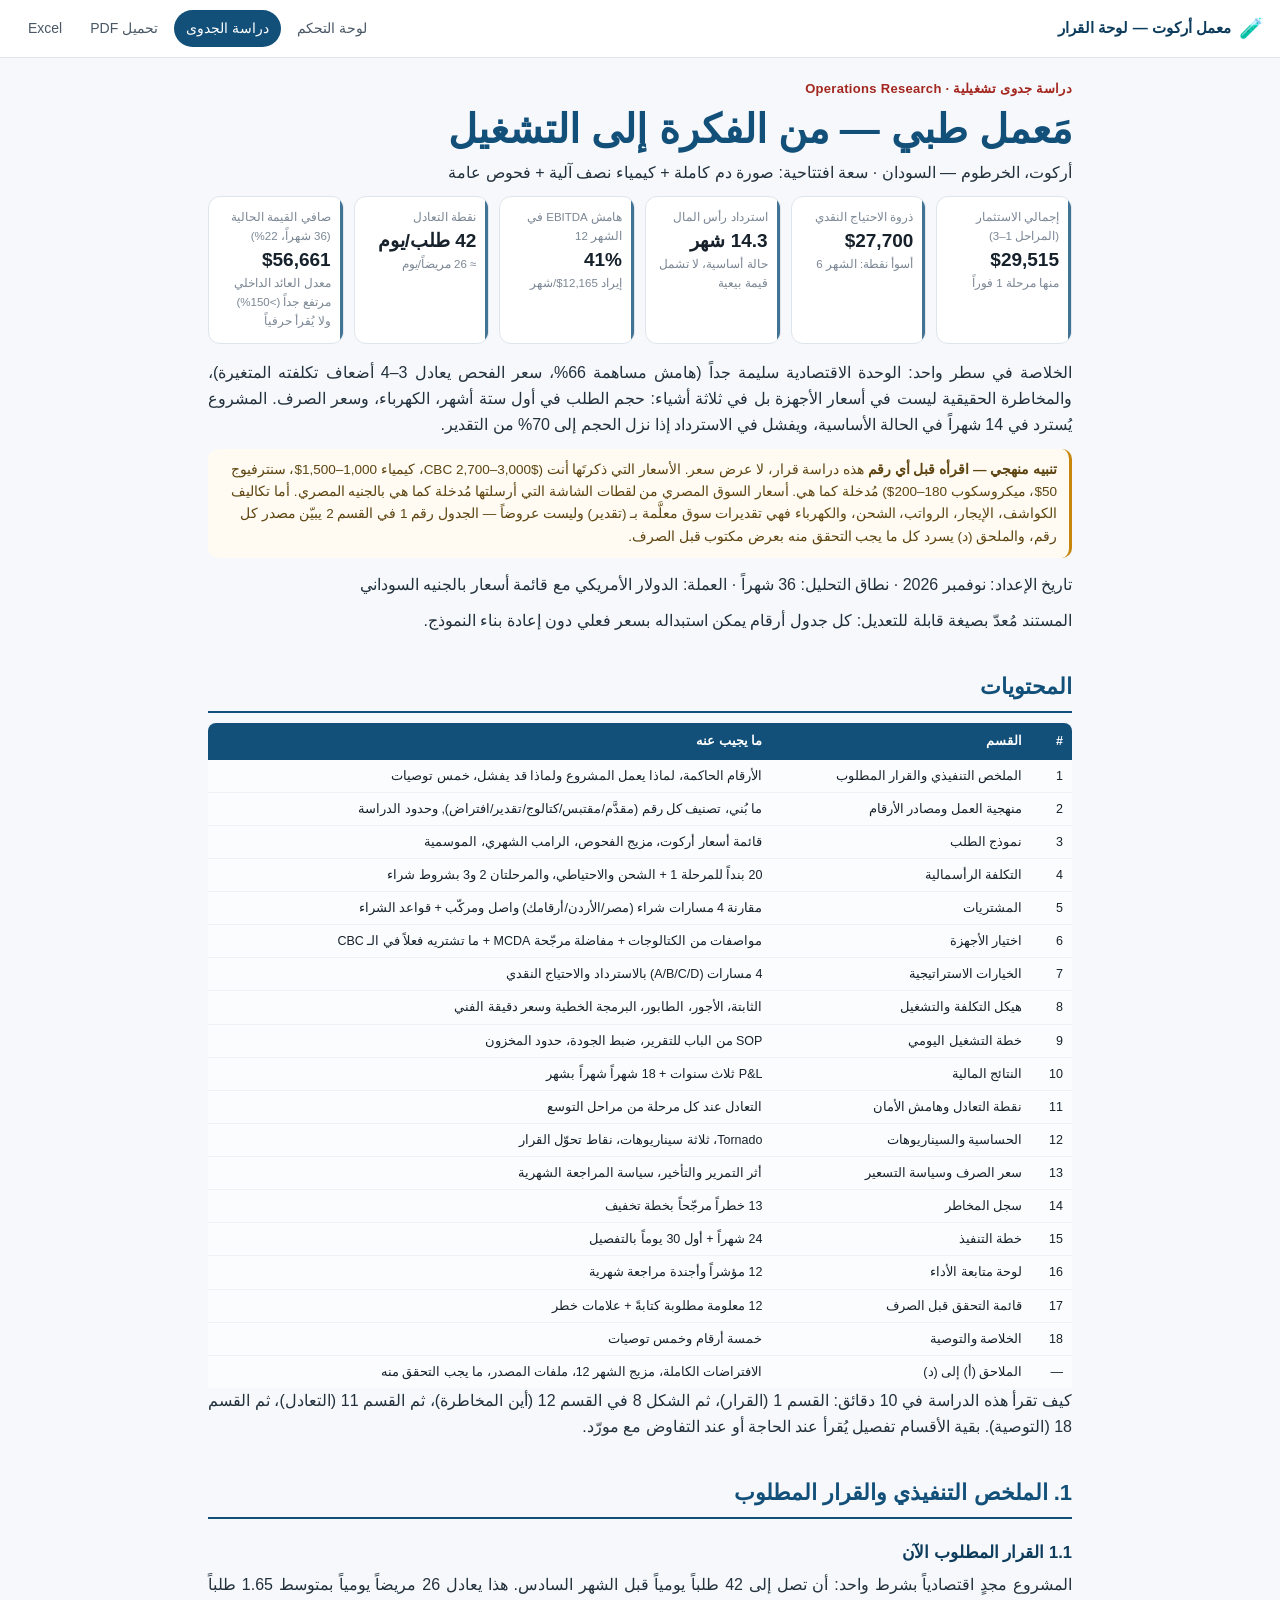
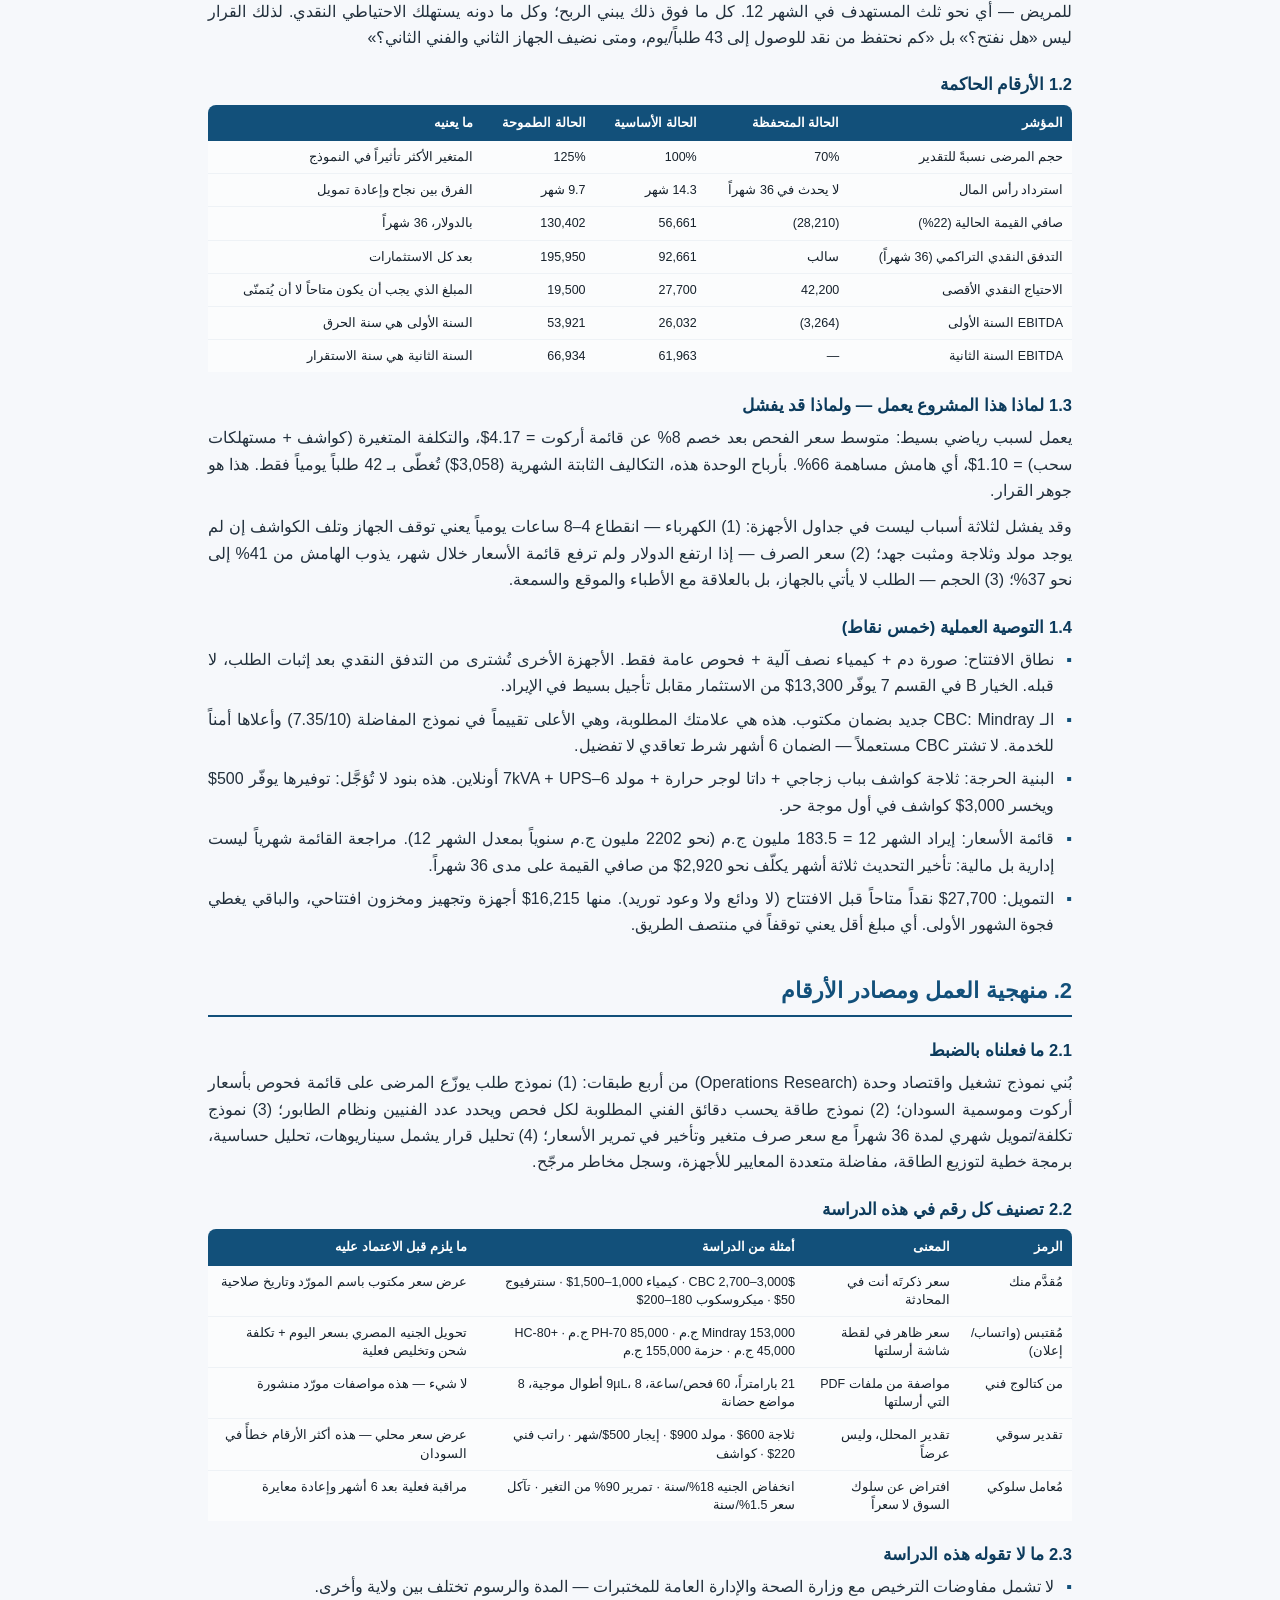
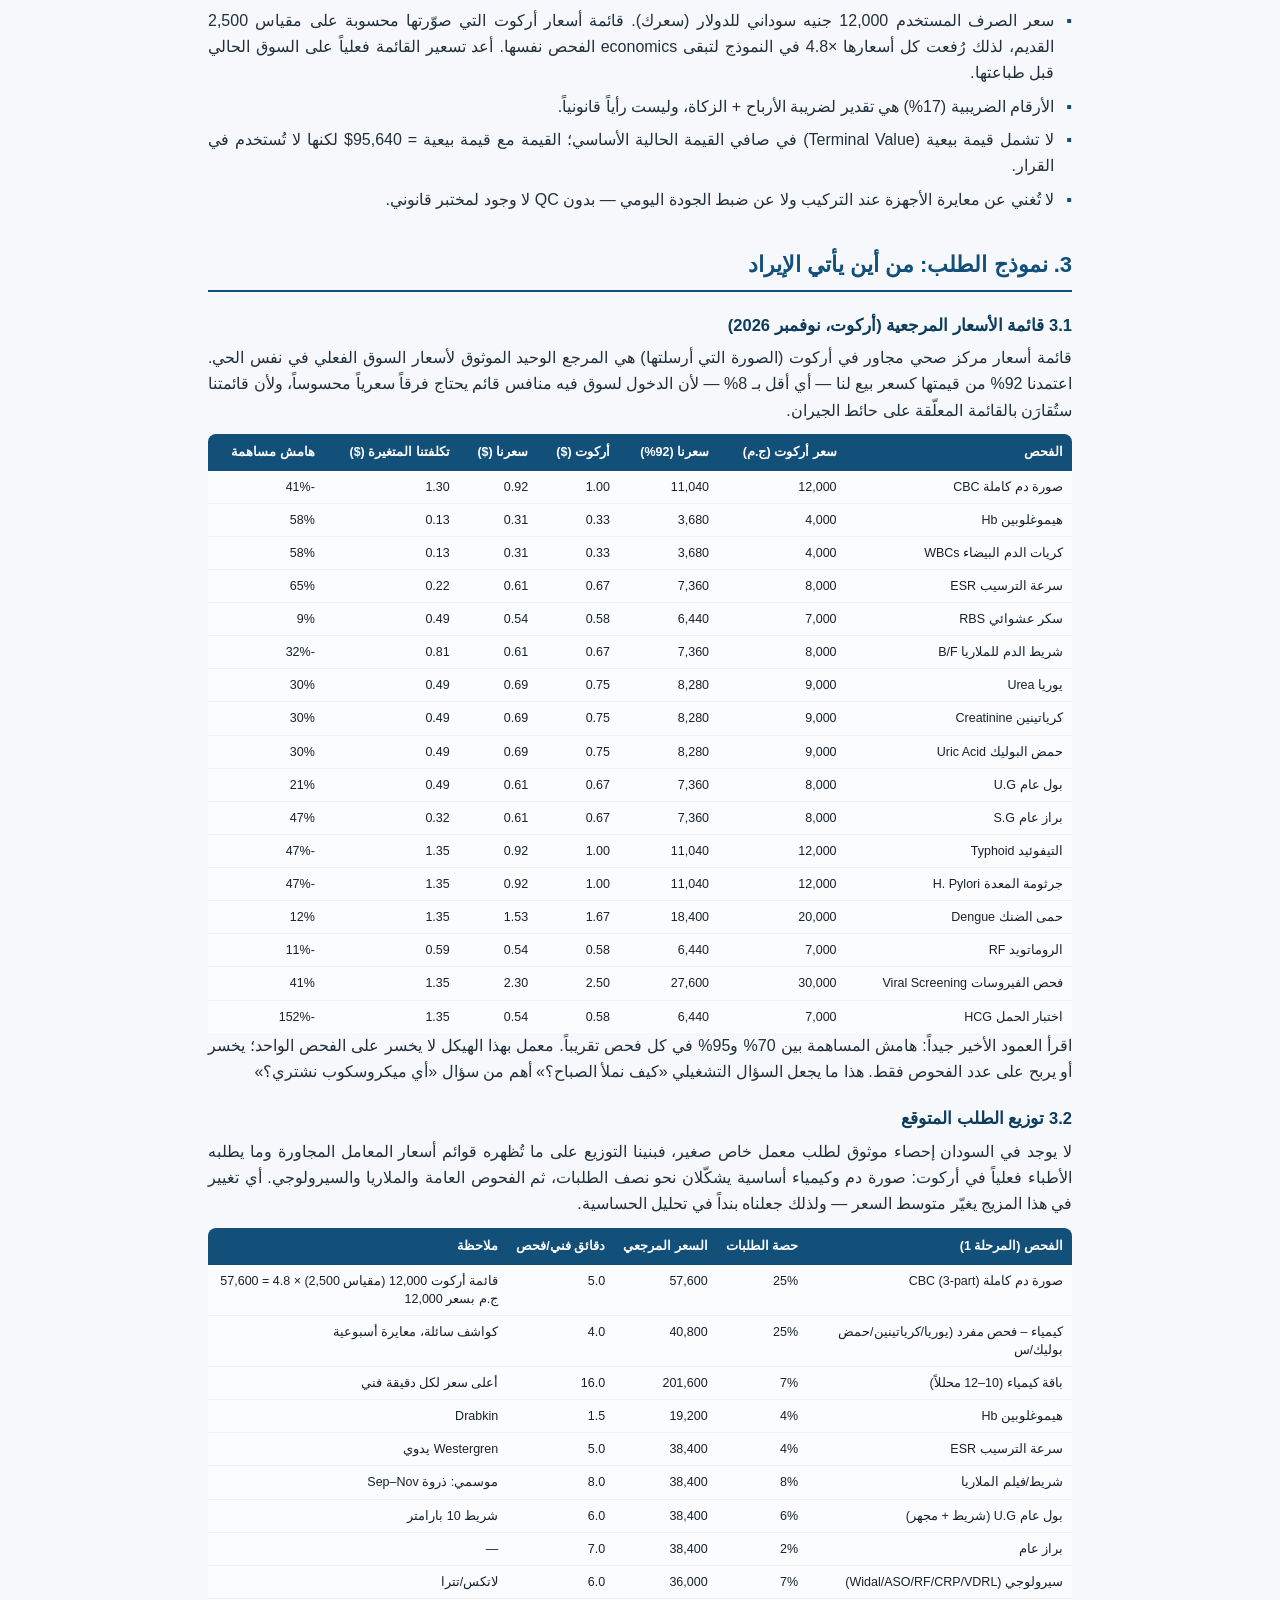
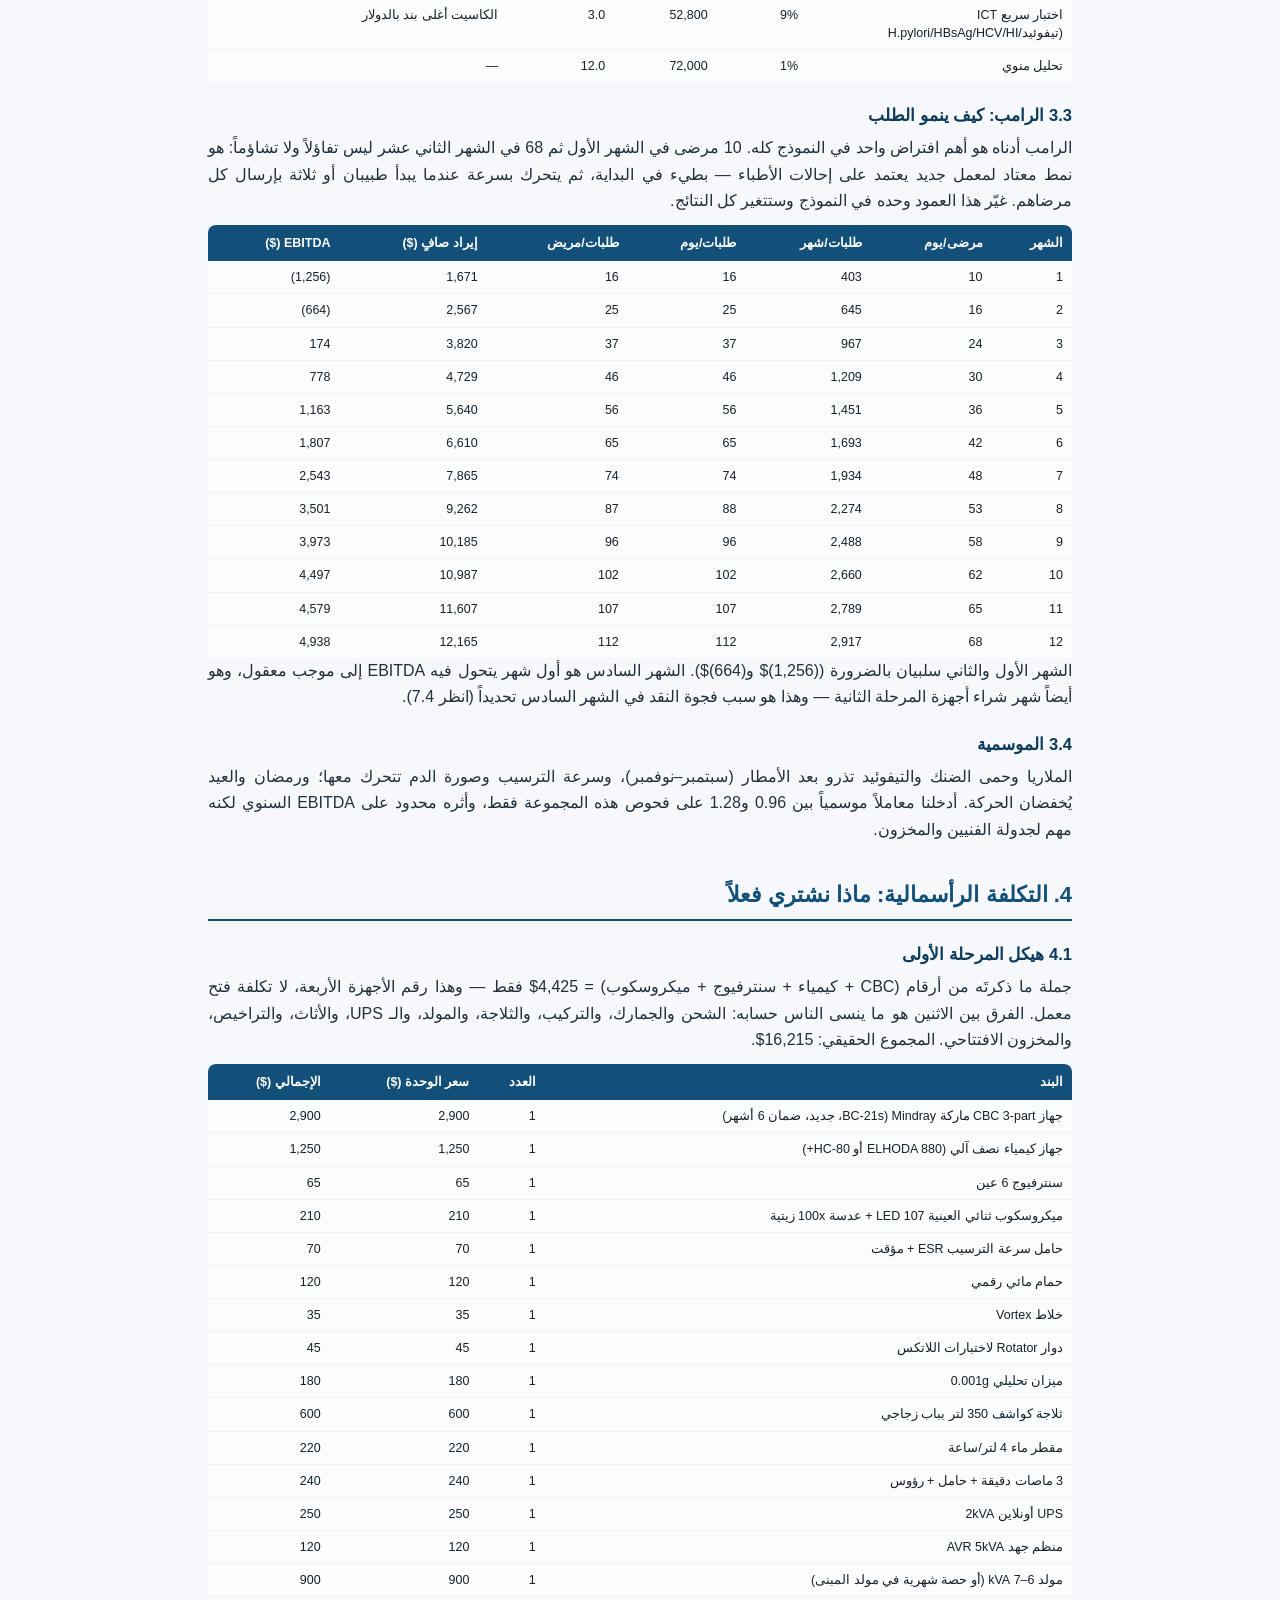
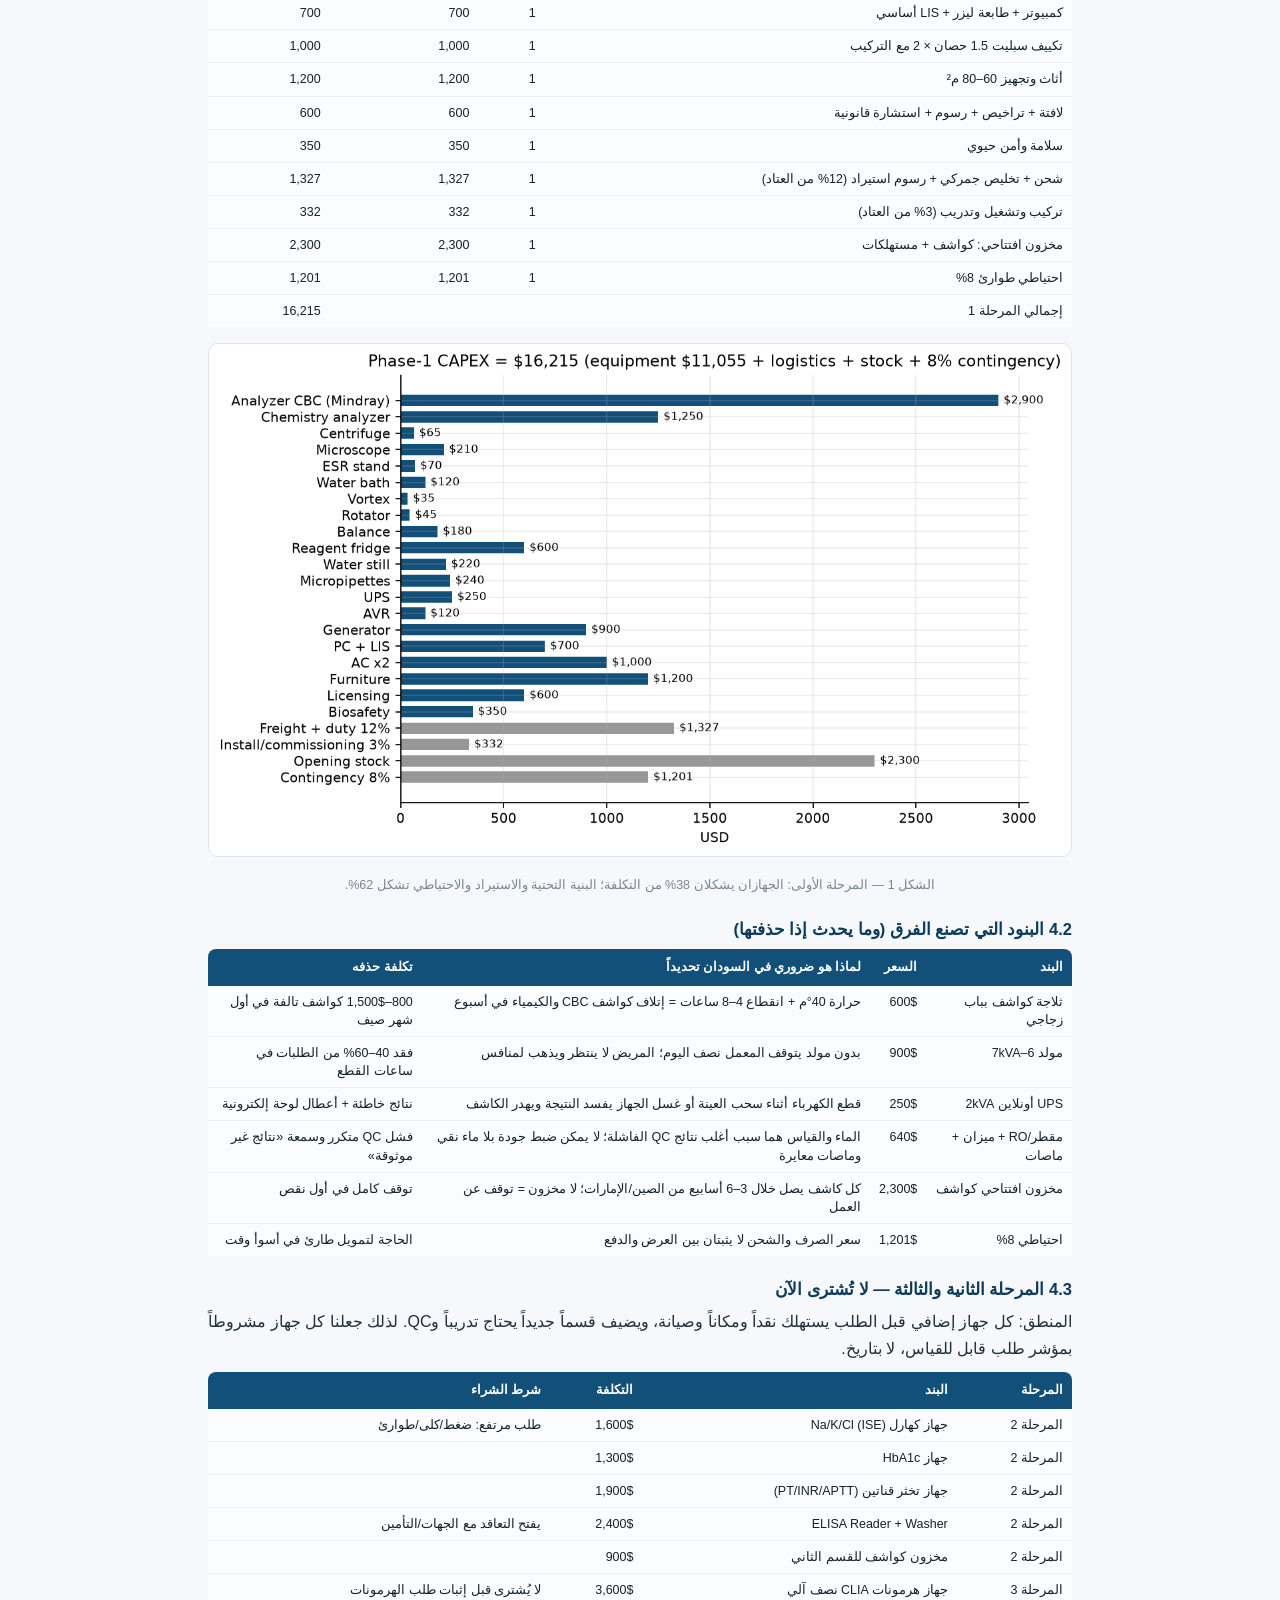
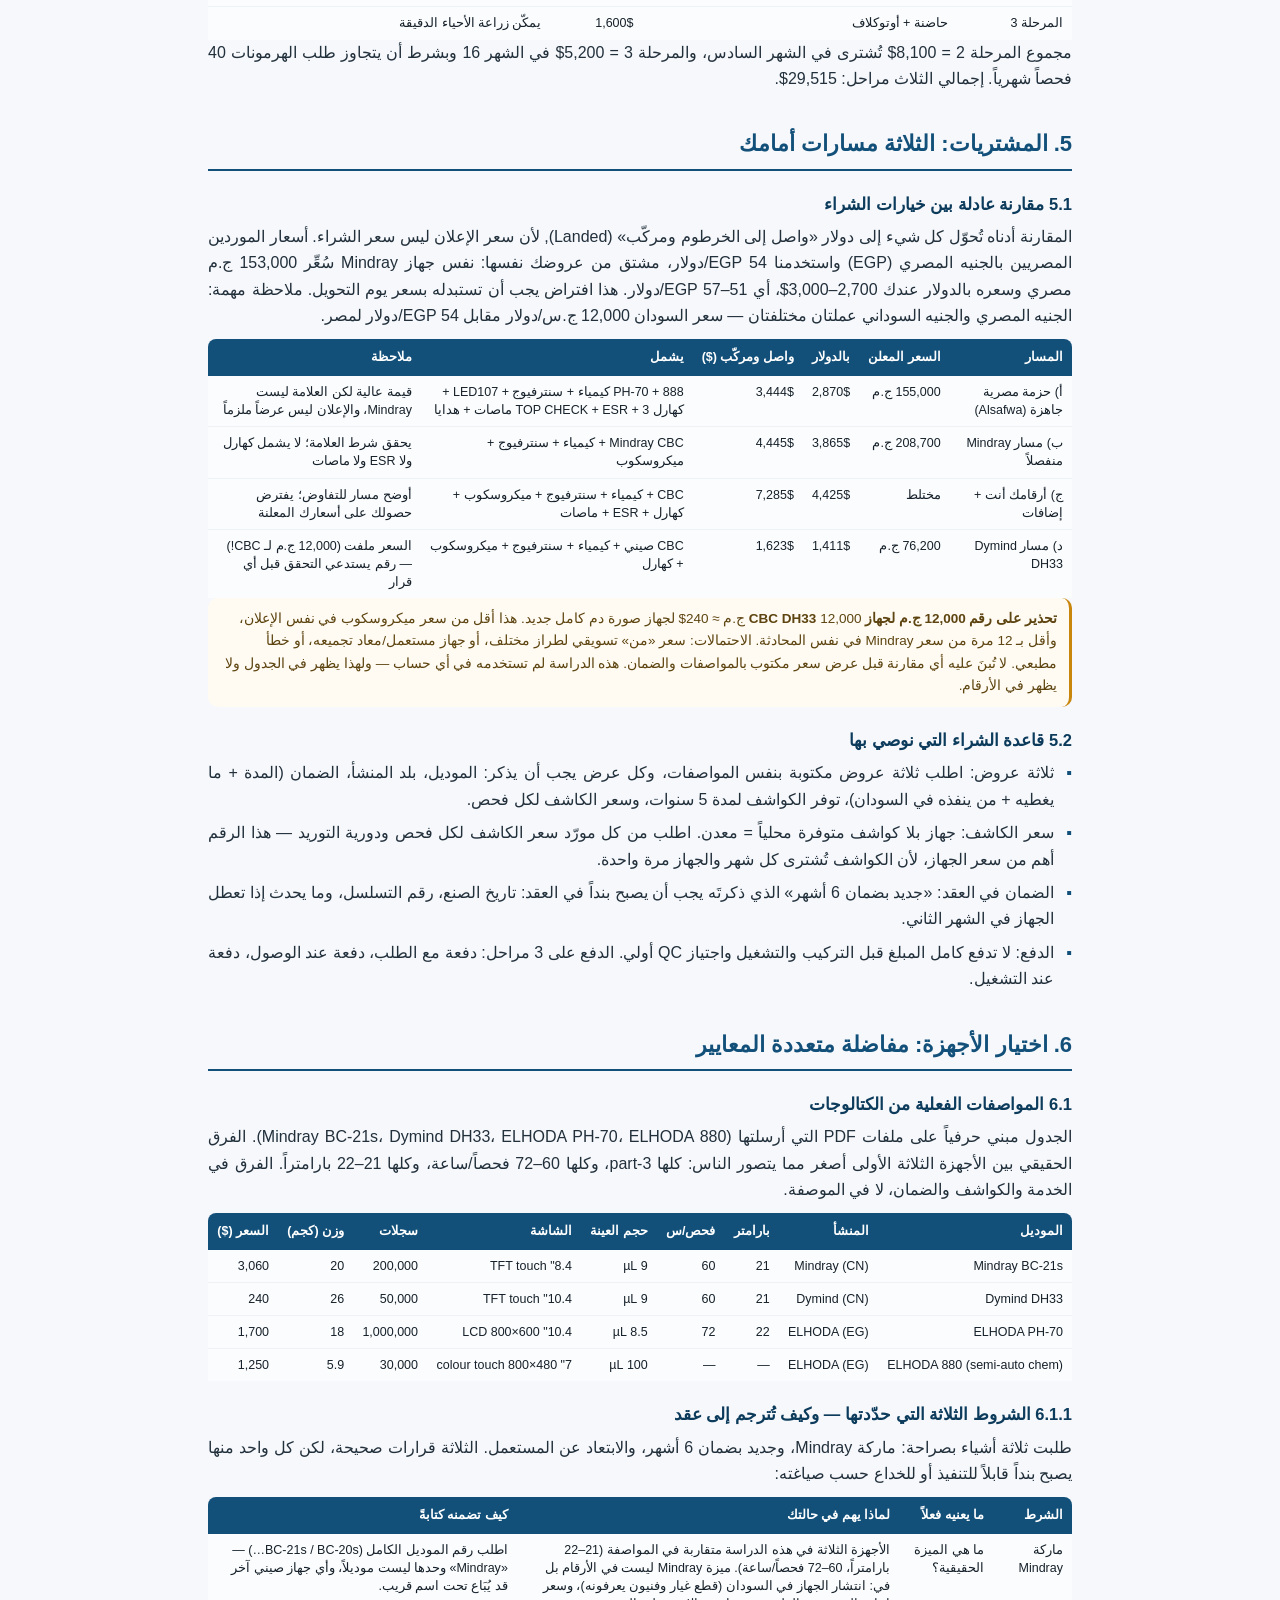
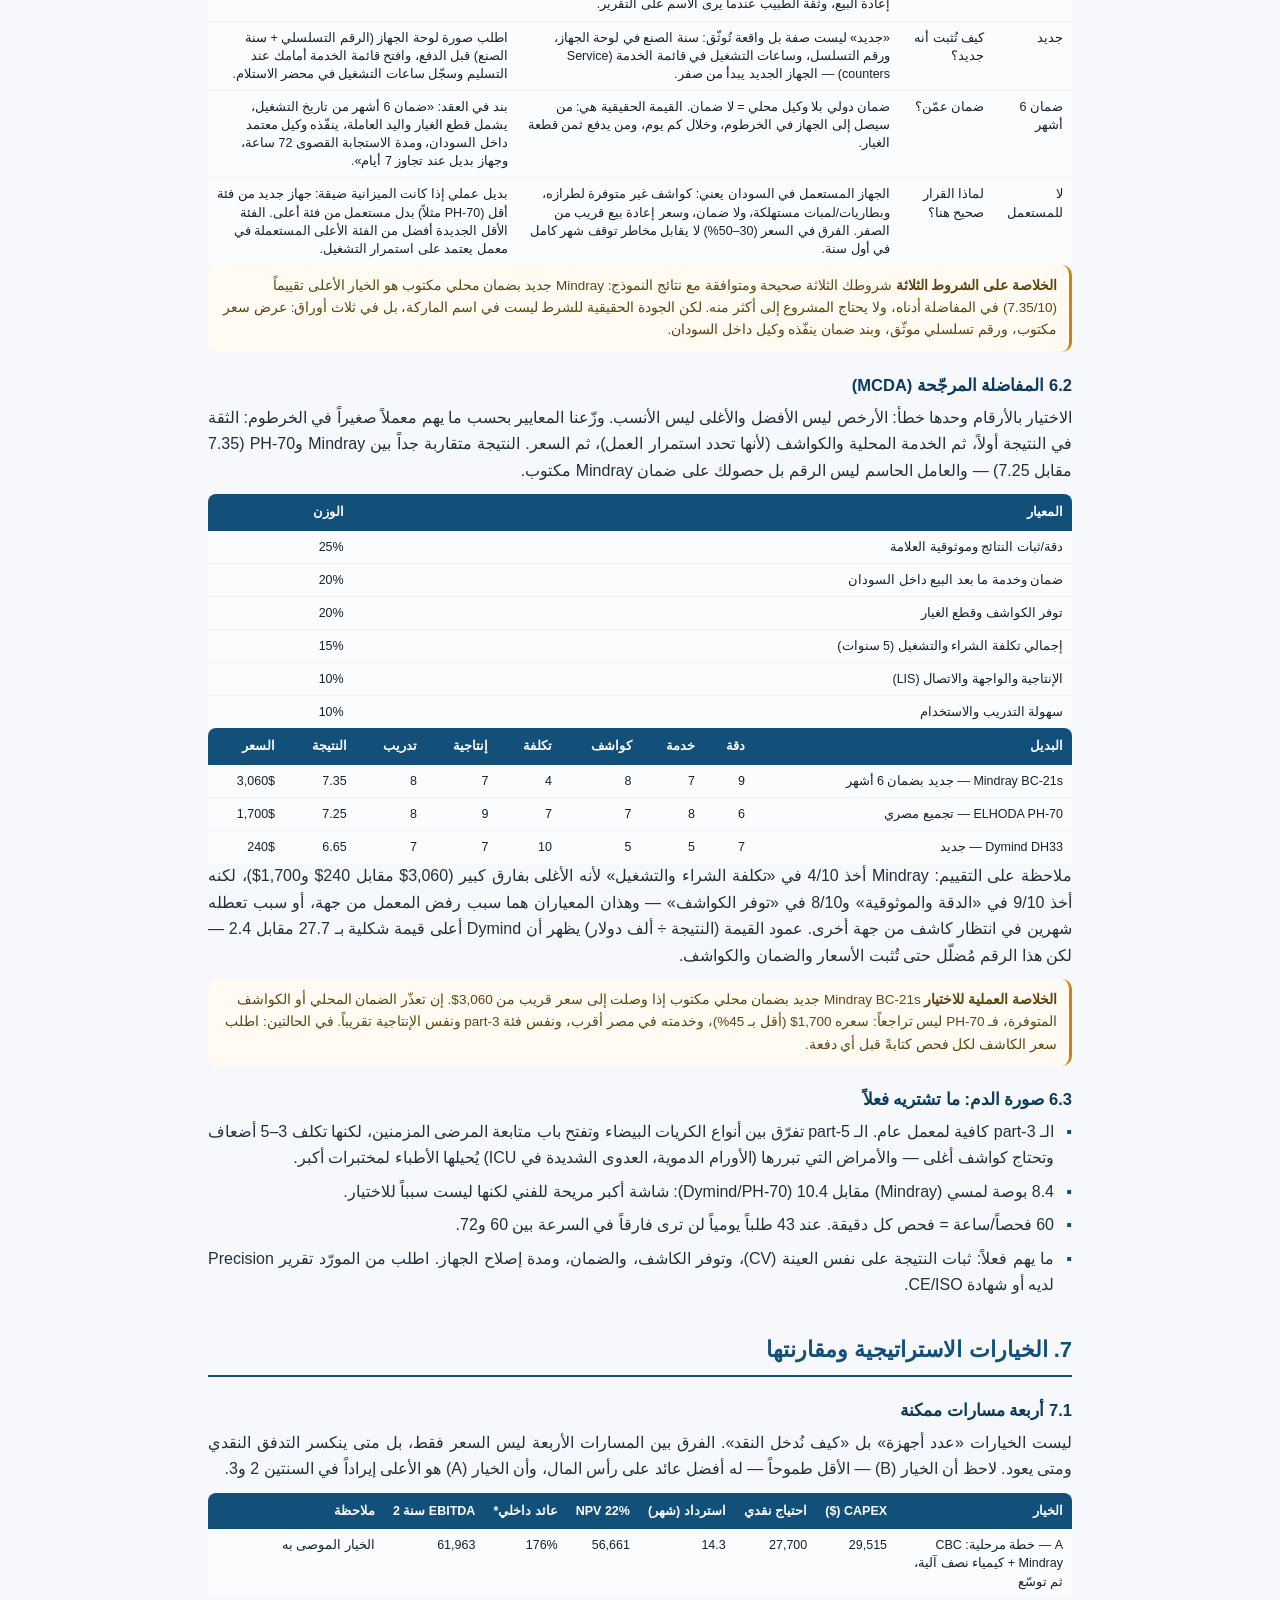
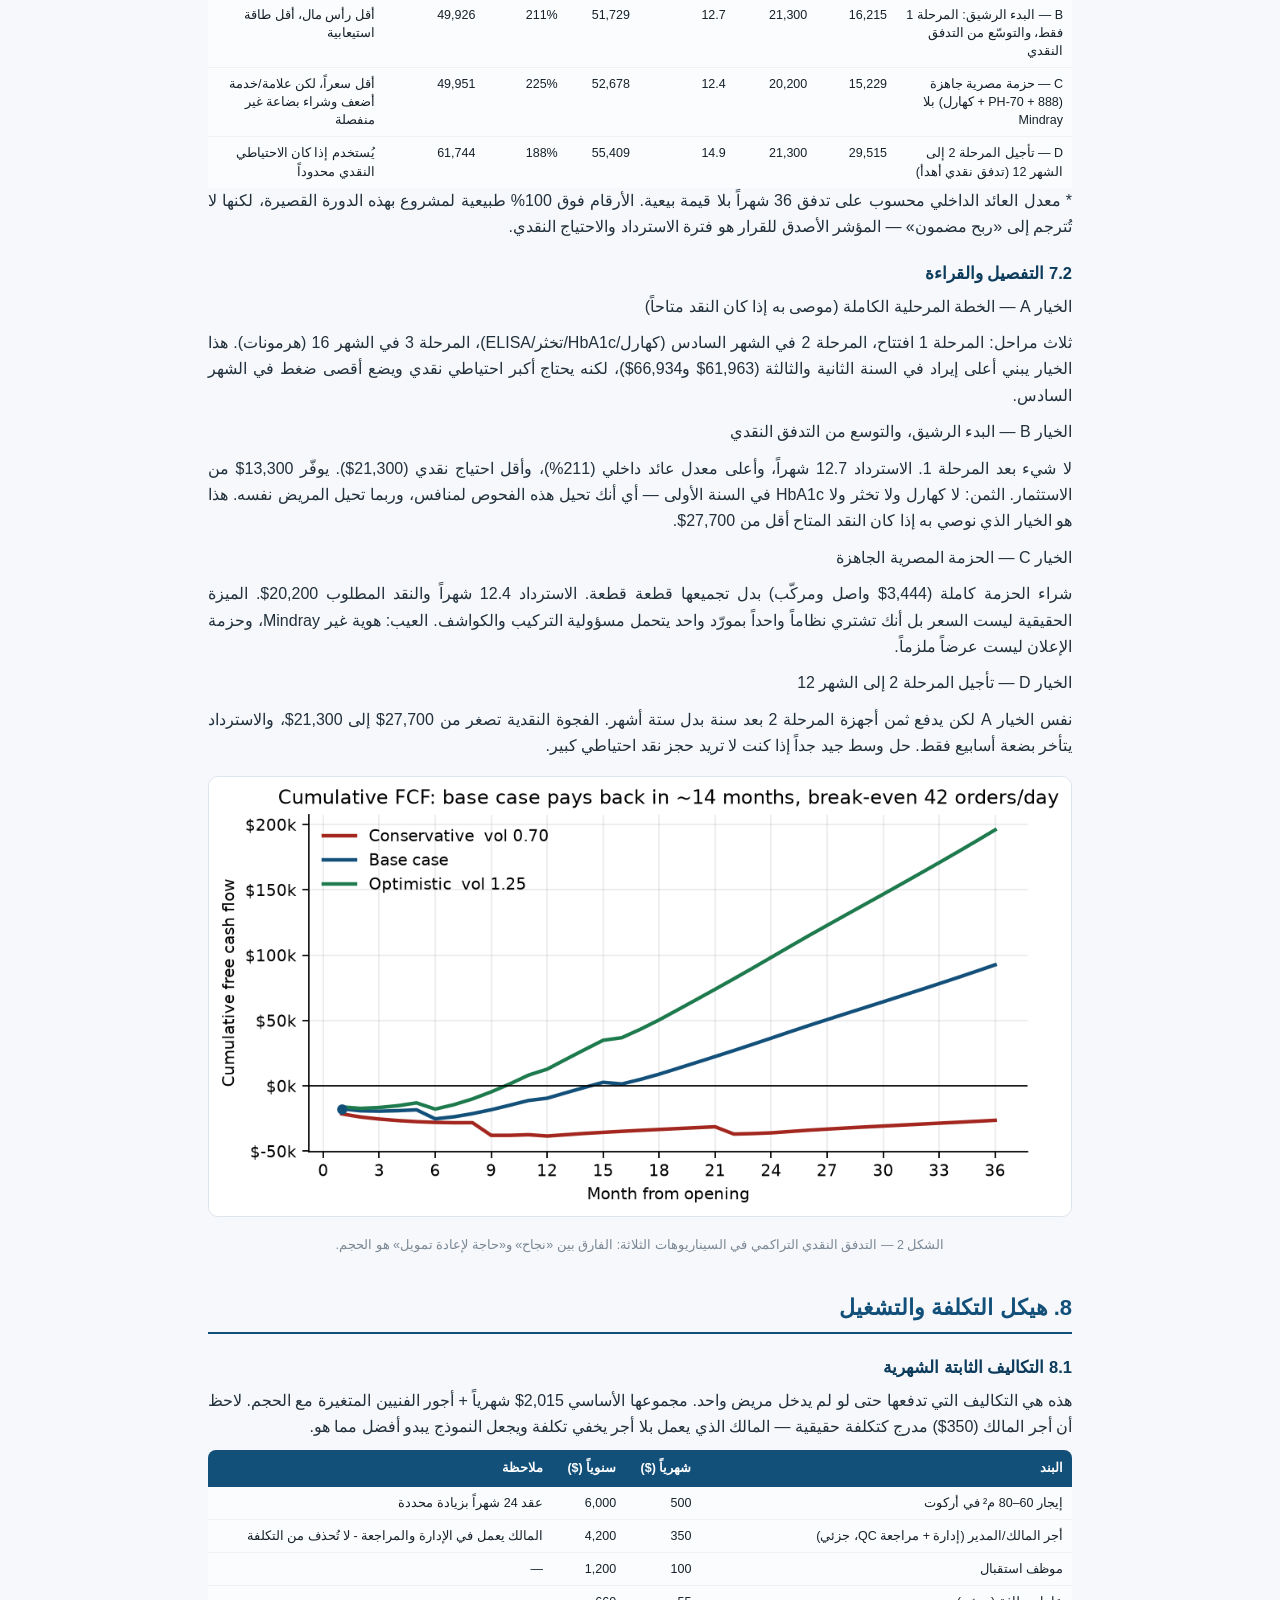
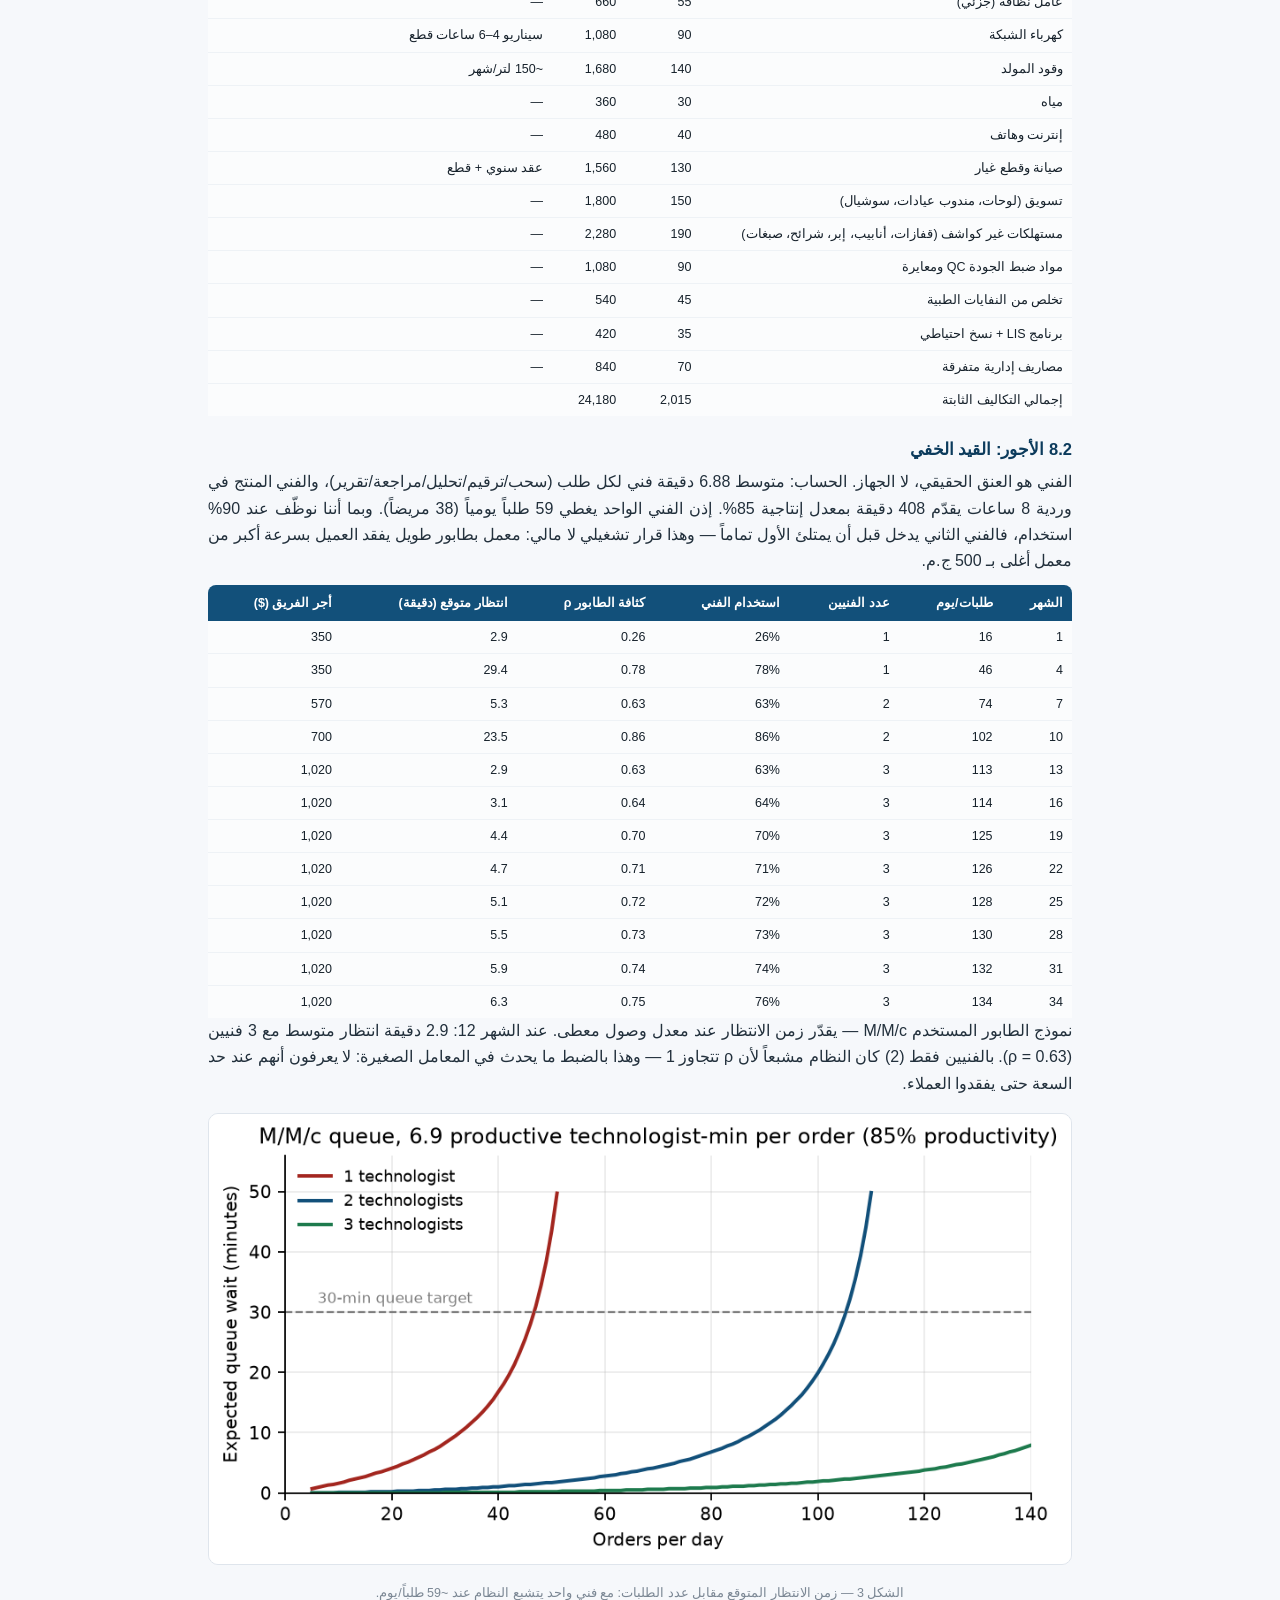
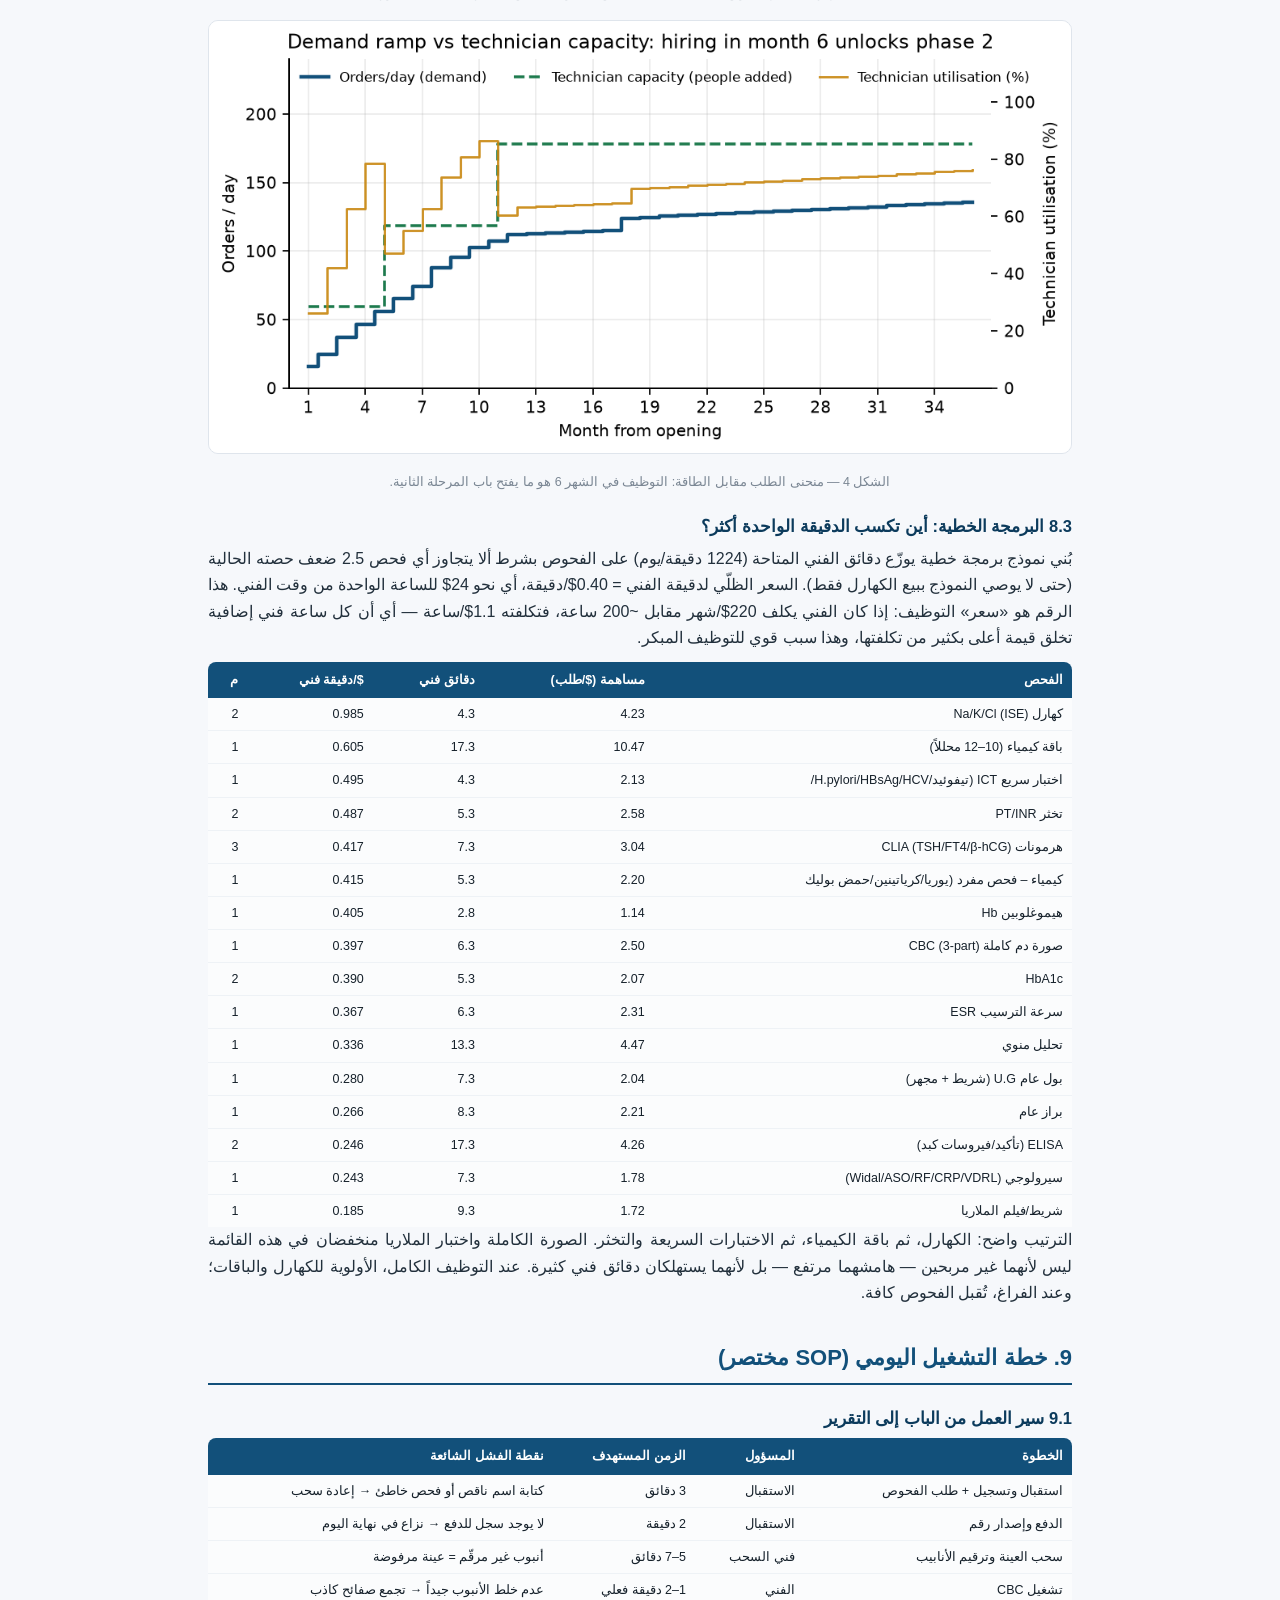
==== commit d2eddc7e: "Correct FX: 1 USD = 12,000 SDG (EGP is a different currency); add lean ~5k preset, capital-split and" ====
--- a/study.html
+++ b/study.html
@@ -48,7 +48,7 @@
 <p class="bl">نطاق الافتتاح: صورة دم + كيمياء نصف آلية + فحوص عامة فقط. الأجهزة الأخرى تُشترى من التدفق النقدي بعد إثبات الطلب، لا قبله. الخيار B في القسم 7 يوفّر 13,300$ من الاستثمار مقابل تأجيل بسيط في الإيراد.</p>
 <p class="bl">الـ CBC: Mindray جديد بضمان مكتوب. هذه هي علامتك المطلوبة، وهي الأعلى تقييماً في نموذج المفاضلة (7.35/10) وأعلاها أمناً للخدمة. لا تشتر CBC مستعملاً — الضمان 6 أشهر شرط تعاقدي لا تفضيل.</p>
 <p class="bl">البنية الحرجة: ثلاجة كواشف بباب زجاجي + داتا لوجر حرارة + مولد 6–7kVA + UPS أونلاين. هذه بنود لا تُؤجَّل: توفيرها يوفّر 500$ ويخسر 3,000$ كواشف في أول موجة حر.</p>
-<p class="bl">قائمة الأسعار: إيراد الشهر 12 = 38.2 مليون ج.م (نحو 459 مليون ج.م سنوياً بمعدل الشهر 12). مراجعة القائمة شهرياً ليست إدارية بل مالية: تأخير التحديث ثلاثة أشهر يكلّف نحو 2,920$ من صافي القيمة على مدى 36 شهراً.</p>
+<p class="bl">قائمة الأسعار: إيراد الشهر 12 = 183.5 مليون ج.م (نحو 2202 مليون ج.م سنوياً بمعدل الشهر 12). مراجعة القائمة شهرياً ليست إدارية بل مالية: تأخير التحديث ثلاثة أشهر يكلّف نحو 2,920$ من صافي القيمة على مدى 36 شهراً.</p>
 <p class="bl">التمويل: 27,700$ نقداً متاحاً قبل الافتتاح (لا ودائع ولا وعود توريد). منها 16,215$ أجهزة وتجهيز ومخزون افتتاحي، والباقي يغطي فجوة الشهور الأولى. أي مبلغ أقل يعني توقفاً في منتصف الطريق.</p>
 <h2 id="2-منهجية-العمل-ومصادر-الأرقام">2. منهجية العمل ومصادر الأرقام</h2>
 <h3>2.1 ما فعلناه بالضبط</h3>
@@ -58,19 +58,19 @@
 
 <h3>2.3 ما لا تقوله هذه الدراسة</h3>
 <p class="bl">لا تشمل مفاوضات الترخيص مع وزارة الصحة والإدارة العامة للمختبرات — المدة والرسوم تختلف بين ولاية وأخرى.</p>
-<p class="bl">لا تشمل تحويل عملة فعلياً: سعر 2,500 ج.م/دولار افتراض يجب تحديثه بسعر السوق الموازي يوم الشراء.</p>
+<p class="bl">سعر الصرف المستخدم 12,000 جنيه سوداني للدولار (سعرك). قائمة أسعار أركوت التي صوّرتها محسوبة على مقياس 2,500 القديم، لذلك رُفعت كل أسعارها ×4.8 في النموذج لتبقى economics الفحص نفسها. أعد تسعير القائمة فعلياً على السوق الحالي قبل طباعتها.</p>
 <p class="bl">الأرقام الضريبية (17%) هي تقدير لضريبة الأرباح + الزكاة، وليست رأياً قانونياً.</p>
 <p class="bl">لا تشمل قيمة بيعية (Terminal Value) في صافي القيمة الحالية الأساسي؛ القيمة مع قيمة بيعية = 95,640$ لكنها لا تُستخدم في القرار.</p>
 <p class="bl">لا تُغني عن معايرة الأجهزة عند التركيب ولا عن ضبط الجودة اليومي — بدون QC لا وجود لمختبر قانوني.</p>
 <h2 id="3-نموذج-الطلب-من-أين-يأتي-الإيراد">3. نموذج الطلب: من أين يأتي الإيراد</h2>
 <h3>3.1 قائمة الأسعار المرجعية (أركوت، نوفمبر 2026)</h3>
 <p>قائمة أسعار مركز صحي مجاور في أركوت (الصورة التي أرسلتها) هي المرجع الوحيد الموثوق لأسعار السوق الفعلي في نفس الحي. اعتمدنا 92% من قيمتها كسعر بيع لنا — أي أقل بـ 8% — لأن الدخول لسوق فيه منافس قائم يحتاج فرقاً سعرياً محسوساً، ولأن قائمتنا ستُقارَن بالقائمة المعلّقة على حائط الجيران.</p>
-<div class="tw"><table class="tbl"><tr><th>الفحص</th><th>سعر أركوت (ج.م)</th><th>سعرنا (92%)</th><th>أركوت ($)</th><th>سعرنا ($)</th><th>تكلفتنا المتغيرة ($)</th><th>هامش مساهمة</th></tr><tr><td>صورة دم كاملة CBC</td><td>12,000</td><td>11,040</td><td>4.80</td><td>4.42</td><td>1.30</td><td>71%</td></tr><tr><td>هيموغلوبين Hb</td><td>4,000</td><td>3,680</td><td>1.60</td><td>1.47</td><td>0.13</td><td>91%</td></tr><tr><td>كريات الدم البيضاء WBCs</td><td>4,000</td><td>3,680</td><td>1.60</td><td>1.47</td><td>0.13</td><td>91%</td></tr><tr><td>سرعة الترسيب ESR</td><td>8,000</td><td>7,360</td><td>3.20</td><td>2.94</td><td>0.22</td><td>93%</td></tr><tr><td>سكر عشوائي RBS</td><td>7,000</td><td>6,440</td><td>2.80</td><td>2.58</td><td>0.49</td><td>81%</td></tr><tr><td>شريط الدم للملاريا B/F</td><td>8,000</td><td>7,360</td><td>3.20</td><td>2.94</td><td>0.81</td><td>72%</td></tr><tr><td>يوريا Urea</td><td>9,000</td><td>8,280</td><td>3.60</td><td>3.31</td><td>0.49</td><td>85%</td></tr><tr><td>كرياتينين Creatinine</td><td>9,000</td><td>8,280</td><td>3.60</td><td>3.31</td><td>0.49</td><td>85%</td></tr><tr><td>حمض البوليك Uric Acid</td><td>9,000</td><td>8,280</td><td>3.60</td><td>3.31</td><td>0.49</td><td>85%</td></tr><tr><td>بول عام U.G</td><td>8,000</td><td>7,360</td><td>3.20</td><td>2.94</td><td>0.49</td><td>83%</td></tr><tr><td>براز عام S.G</td><td>8,000</td><td>7,360</td><td>3.20</td><td>2.94</td><td>0.32</td><td>89%</td></tr><tr><td>التيفوئيد Typhoid</td><td>12,000</td><td>11,040</td><td>4.80</td><td>4.42</td><td>1.35</td><td>69%</td></tr><tr><td>جرثومة المعدة H. Pylori</td><td>12,000</td><td>11,040</td><td>4.80</td><td>4.42</td><td>1.35</td><td>69%</td></tr><tr><td>حمى الضنك Dengue</td><td>20,000</td><td>18,400</td><td>8.00</td><td>7.36</td><td>1.35</td><td>82%</td></tr><tr><td>الروماتويد RF</td><td>7,000</td><td>6,440</td><td>2.80</td><td>2.58</td><td>0.59</td><td>77%</td></tr><tr><td>فحص الفيروسات Viral Screening</td><td>30,000</td><td>27,600</td><td>12.00</td><td>11.04</td><td>1.35</td><td>88%</td></tr><tr><td>اختبار الحمل HCG</td><td>7,000</td><td>6,440</td><td>2.80</td><td>2.58</td><td>1.35</td><td>48%</td></tr></table></div>
+<div class="tw"><table class="tbl"><tr><th>الفحص</th><th>سعر أركوت (ج.م)</th><th>سعرنا (92%)</th><th>أركوت ($)</th><th>سعرنا ($)</th><th>تكلفتنا المتغيرة ($)</th><th>هامش مساهمة</th></tr><tr><td>صورة دم كاملة CBC</td><td>12,000</td><td>11,040</td><td>1.00</td><td>0.92</td><td>1.30</td><td>-41%</td></tr><tr><td>هيموغلوبين Hb</td><td>4,000</td><td>3,680</td><td>0.33</td><td>0.31</td><td>0.13</td><td>58%</td></tr><tr><td>كريات الدم البيضاء WBCs</td><td>4,000</td><td>3,680</td><td>0.33</td><td>0.31</td><td>0.13</td><td>58%</td></tr><tr><td>سرعة الترسيب ESR</td><td>8,000</td><td>7,360</td><td>0.67</td><td>0.61</td><td>0.22</td><td>65%</td></tr><tr><td>سكر عشوائي RBS</td><td>7,000</td><td>6,440</td><td>0.58</td><td>0.54</td><td>0.49</td><td>9%</td></tr><tr><td>شريط الدم للملاريا B/F</td><td>8,000</td><td>7,360</td><td>0.67</td><td>0.61</td><td>0.81</td><td>-32%</td></tr><tr><td>يوريا Urea</td><td>9,000</td><td>8,280</td><td>0.75</td><td>0.69</td><td>0.49</td><td>30%</td></tr><tr><td>كرياتينين Creatinine</td><td>9,000</td><td>8,280</td><td>0.75</td><td>0.69</td><td>0.49</td><td>30%</td></tr><tr><td>حمض البوليك Uric Acid</td><td>9,000</td><td>8,280</td><td>0.75</td><td>0.69</td><td>0.49</td><td>30%</td></tr><tr><td>بول عام U.G</td><td>8,000</td><td>7,360</td><td>0.67</td><td>0.61</td><td>0.49</td><td>21%</td></tr><tr><td>براز عام S.G</td><td>8,000</td><td>7,360</td><td>0.67</td><td>0.61</td><td>0.32</td><td>47%</td></tr><tr><td>التيفوئيد Typhoid</td><td>12,000</td><td>11,040</td><td>1.00</td><td>0.92</td><td>1.35</td><td>-47%</td></tr><tr><td>جرثومة المعدة H. Pylori</td><td>12,000</td><td>11,040</td><td>1.00</td><td>0.92</td><td>1.35</td><td>-47%</td></tr><tr><td>حمى الضنك Dengue</td><td>20,000</td><td>18,400</td><td>1.67</td><td>1.53</td><td>1.35</td><td>12%</td></tr><tr><td>الروماتويد RF</td><td>7,000</td><td>6,440</td><td>0.58</td><td>0.54</td><td>0.59</td><td>-11%</td></tr><tr><td>فحص الفيروسات Viral Screening</td><td>30,000</td><td>27,600</td><td>2.50</td><td>2.30</td><td>1.35</td><td>41%</td></tr><tr><td>اختبار الحمل HCG</td><td>7,000</td><td>6,440</td><td>0.58</td><td>0.54</td><td>1.35</td><td>-152%</td></tr></table></div>
 
 <p>اقرأ العمود الأخير جيداً: هامش المساهمة بين 70% و95% في كل فحص تقريباً. معمل بهذا الهيكل لا يخسر على الفحص الواحد؛ يخسر أو يربح على عدد الفحوص فقط. هذا ما يجعل السؤال التشغيلي «كيف نملأ الصباح؟» أهم من سؤال «أي ميكروسكوب نشتري؟»</p>
 <h3>3.2 توزيع الطلب المتوقع</h3>
 <p>لا يوجد في السودان إحصاء موثوق لطلب معمل خاص صغير، فبنينا التوزيع على ما تُظهره قوائم أسعار المعامل المجاورة وما يطلبه الأطباء فعلياً في أركوت: صورة دم وكيمياء أساسية يشكّلان نحو نصف الطلبات، ثم الفحوص العامة والملاريا والسيرولوجي. أي تغيير في هذا المزيج يغيّر متوسط السعر — ولذلك جعلناه بنداً في تحليل الحساسية.</p>
-<div class="tw"><table class="tbl"><tr><th>الفحص (المرحلة 1)</th><th>حصة الطلبات</th><th>السعر المرجعي</th><th>دقائق فني/فحص</th><th>ملاحظة</th></tr><tr><td>صورة دم كاملة CBC (3-part)</td><td>25%</td><td>12,000</td><td>5.0</td><td>3 كواشف + QC يومي 3 مستويات</td></tr><tr><td>كيمياء – فحص مفرد (يوريا/كرياتينين/حمض بوليك/س</td><td>25%</td><td>8,500</td><td>4.0</td><td>كواشف سائلة، معايرة أسبوعية</td></tr><tr><td>باقة كيمياء (10–12 محللاً)</td><td>7%</td><td>42,000</td><td>16.0</td><td>أعلى سعر لكل دقيقة فني</td></tr><tr><td>هيموغلوبين Hb</td><td>4%</td><td>4,000</td><td>1.5</td><td>Drabkin</td></tr><tr><td>سرعة الترسيب ESR</td><td>4%</td><td>8,000</td><td>5.0</td><td>Westergren يدوي</td></tr><tr><td>شريط/فيلم الملاريا</td><td>8%</td><td>8,000</td><td>8.0</td><td>موسمي: ذروة Sep–Nov</td></tr><tr><td>بول عام U.G (شريط + مجهر)</td><td>6%</td><td>8,000</td><td>6.0</td><td>شريط 10 بارامتر</td></tr><tr><td>براز عام</td><td>2%</td><td>8,000</td><td>7.0</td><td>—</td></tr><tr><td>سيرولوجي (Widal/ASO/RF/CRP/VDRL)</td><td>7%</td><td>7,500</td><td>6.0</td><td>لاتكس/تترا</td></tr><tr><td>اختبار سريع ICT (تيفوئيد/H.pylori/HBsAg/HCV/HI</td><td>9%</td><td>11,000</td><td>3.0</td><td>الكاسيت أغلى بند بالدولار</td></tr><tr><td>تحليل منوي</td><td>1%</td><td>15,000</td><td>12.0</td><td>—</td></tr></table></div>
+<div class="tw"><table class="tbl"><tr><th>الفحص (المرحلة 1)</th><th>حصة الطلبات</th><th>السعر المرجعي</th><th>دقائق فني/فحص</th><th>ملاحظة</th></tr><tr><td>صورة دم كاملة CBC (3-part)</td><td>25%</td><td>57,600</td><td>5.0</td><td>قائمة أركوت 12,000 (مقياس 2,500) × 4.8 = 57,600 ج.م بسعر 12,000</td></tr><tr><td>كيمياء – فحص مفرد (يوريا/كرياتينين/حمض بوليك/س</td><td>25%</td><td>40,800</td><td>4.0</td><td>كواشف سائلة، معايرة أسبوعية</td></tr><tr><td>باقة كيمياء (10–12 محللاً)</td><td>7%</td><td>201,600</td><td>16.0</td><td>أعلى سعر لكل دقيقة فني</td></tr><tr><td>هيموغلوبين Hb</td><td>4%</td><td>19,200</td><td>1.5</td><td>Drabkin</td></tr><tr><td>سرعة الترسيب ESR</td><td>4%</td><td>38,400</td><td>5.0</td><td>Westergren يدوي</td></tr><tr><td>شريط/فيلم الملاريا</td><td>8%</td><td>38,400</td><td>8.0</td><td>موسمي: ذروة Sep–Nov</td></tr><tr><td>بول عام U.G (شريط + مجهر)</td><td>6%</td><td>38,400</td><td>6.0</td><td>شريط 10 بارامتر</td></tr><tr><td>براز عام</td><td>2%</td><td>38,400</td><td>7.0</td><td>—</td></tr><tr><td>سيرولوجي (Widal/ASO/RF/CRP/VDRL)</td><td>7%</td><td>36,000</td><td>6.0</td><td>لاتكس/تترا</td></tr><tr><td>اختبار سريع ICT (تيفوئيد/H.pylori/HBsAg/HCV/HI</td><td>9%</td><td>52,800</td><td>3.0</td><td>الكاسيت أغلى بند بالدولار</td></tr><tr><td>تحليل منوي</td><td>1%</td><td>72,000</td><td>12.0</td><td>—</td></tr></table></div>
 
 <h3>3.3 الرامب: كيف ينمو الطلب</h3>
 <p>الرامب أدناه هو أهم افتراض واحد في النموذج كله. 10 مرضى في الشهر الأول ثم 68 في الشهر الثاني عشر ليس تفاؤلاً ولا تشاؤماً: هو نمط معتاد لمعمل جديد يعتمد على إحالات الأطباء — بطيء في البداية، ثم يتحرك بسرعة عندما يبدأ طبيبان أو ثلاثة بإرسال كل مرضاهم. غيّر هذا العمود وحده في النموذج وستتغير كل النتائج.</p>
@@ -82,7 +82,7 @@
 <h2 id="4-التكلفة-الرأسمالية-ماذا-نشتري-فعلا-">4. التكلفة الرأسمالية: ماذا نشتري فعلاً</h2>
 <h3>4.1 هيكل المرحلة الأولى</h3>
 <p>جملة ما ذكرتَه من أرقام (CBC + كيمياء + سنترفيوج + ميكروسكوب) = 4,425$ فقط — وهذا رقم الأجهزة الأربعة، لا تكلفة فتح معمل. الفرق بين الاثنين هو ما ينسى الناس حسابه: الشحن والجمارك، والتركيب، والثلاجة، والمولد، والـ UPS، والأثاث، والتراخيص، والمخزون الافتتاحي. المجموع الحقيقي: 16,215$.</p>
-<div class="tw"><table class="tbl"><tr><th>البند</th><th>العدد</th><th>سعر الوحدة ($)</th><th>الإجمالي ($)</th></tr><tr><td>جهاز CBC 3-part ماركة Mindray (BC-21s، جديد، ضمان 6 أشهر)</td><td>1</td><td>2,900</td><td>2,900</td></tr><tr><td>جهاز كيمياء نصف آلي (ELHODA 880 أو HC-80+)</td><td>1</td><td>1,250</td><td>1,250</td></tr><tr><td>سنترفيوج 6 عين</td><td>1</td><td>65</td><td>65</td></tr><tr><td>ميكروسكوب ثنائي العينية LED 107 + عدسة 100x زيتية</td><td>1</td><td>210</td><td>210</td></tr><tr><td>حامل سرعة الترسيب ESR + مؤقت</td><td>1</td><td>70</td><td>70</td></tr><tr><td>حمام مائي رقمي</td><td>1</td><td>120</td><td>120</td></tr><tr><td>خلاط Vortex</td><td>1</td><td>35</td><td>35</td></tr><tr><td>دوار Rotator لاختبارات اللاتكس</td><td>1</td><td>45</td><td>45</td></tr><tr><td>ميزان تحليلي 0.001g</td><td>1</td><td>180</td><td>180</td></tr><tr><td>ثلاجة كواشف 350 لتر بباب زجاجي</td><td>1</td><td>600</td><td>600</td></tr><tr><td>مقطر ماء 4 لتر/ساعة</td><td>1</td><td>220</td><td>220</td></tr><tr><td>3 ماصات دقيقة + حامل + رؤوس</td><td>1</td><td>240</td><td>240</td></tr><tr><td>UPS أونلاين 2kVA</td><td>1</td><td>250</td><td>250</td></tr><tr><td>منظم جهد AVR 5kVA</td><td>1</td><td>120</td><td>120</td></tr><tr><td>مولد 6–7 kVA (أو حصة شهرية في مولد المبنى)</td><td>1</td><td>900</td><td>900</td></tr><tr><td>كمبيوتر + طابعة ليزر + LIS أساسي</td><td>1</td><td>700</td><td>700</td></tr><tr><td>تكييف سبليت 1.5 حصان × 2 مع التركيب</td><td>1</td><td>1,000</td><td>1,000</td></tr><tr><td>أثاث وتجهيز 60–80 م²</td><td>1</td><td>1,200</td><td>1,200</td></tr><tr><td>لافتة + تراخيص + رسوم + استشارة قانونية</td><td>1</td><td>600</td><td>600</td></tr><tr><td>سلامة وأمن حيوي</td><td>1</td><td>350</td><td>350</td></tr><tr><td>شحن + تخليص جمركي + رسوم استيراد (12% من العتاد)</td><td>1</td><td>1,327</td><td>1,327</td></tr><tr><td>تركيب وتشغيل وتدريب (3% من العتاد)</td><td>1</td><td>332</td><td>332</td></tr><tr><td>مخزون افتتاحي: كواشف (1.5–2 شهر) + مستهلكات</td><td>1</td><td>2,300</td><td>2,300</td></tr><tr><td>احتياطي طوارئ 8%</td><td>1</td><td>1,201</td><td>1,201</td></tr><tr><td>إجمالي المرحلة 1</td><td></td><td></td><td>16,215</td></tr></table></div>
+<div class="tw"><table class="tbl"><tr><th>البند</th><th>العدد</th><th>سعر الوحدة ($)</th><th>الإجمالي ($)</th></tr><tr><td>جهاز CBC 3-part ماركة Mindray (BC-21s، جديد، ضمان 6 أشهر)</td><td>1</td><td>2,900</td><td>2,900</td></tr><tr><td>جهاز كيمياء نصف آلي (ELHODA 880 أو HC-80+)</td><td>1</td><td>1,250</td><td>1,250</td></tr><tr><td>سنترفيوج 6 عين</td><td>1</td><td>65</td><td>65</td></tr><tr><td>ميكروسكوب ثنائي العينية LED 107 + عدسة 100x زيتية</td><td>1</td><td>210</td><td>210</td></tr><tr><td>حامل سرعة الترسيب ESR + مؤقت</td><td>1</td><td>70</td><td>70</td></tr><tr><td>حمام مائي رقمي</td><td>1</td><td>120</td><td>120</td></tr><tr><td>خلاط Vortex</td><td>1</td><td>35</td><td>35</td></tr><tr><td>دوار Rotator لاختبارات اللاتكس</td><td>1</td><td>45</td><td>45</td></tr><tr><td>ميزان تحليلي 0.001g</td><td>1</td><td>180</td><td>180</td></tr><tr><td>ثلاجة كواشف 350 لتر بباب زجاجي</td><td>1</td><td>600</td><td>600</td></tr><tr><td>مقطر ماء 4 لتر/ساعة</td><td>1</td><td>220</td><td>220</td></tr><tr><td>3 ماصات دقيقة + حامل + رؤوس</td><td>1</td><td>240</td><td>240</td></tr><tr><td>UPS أونلاين 2kVA</td><td>1</td><td>250</td><td>250</td></tr><tr><td>منظم جهد AVR 5kVA</td><td>1</td><td>120</td><td>120</td></tr><tr><td>مولد 6–7 kVA (أو حصة شهرية في مولد المبنى)</td><td>1</td><td>900</td><td>900</td></tr><tr><td>كمبيوتر + طابعة ليزر + LIS أساسي</td><td>1</td><td>700</td><td>700</td></tr><tr><td>تكييف سبليت 1.5 حصان × 2 مع التركيب</td><td>1</td><td>1,000</td><td>1,000</td></tr><tr><td>أثاث وتجهيز 60–80 م²</td><td>1</td><td>1,200</td><td>1,200</td></tr><tr><td>لافتة + تراخيص + رسوم + استشارة قانونية</td><td>1</td><td>600</td><td>600</td></tr><tr><td>سلامة وأمن حيوي</td><td>1</td><td>350</td><td>350</td></tr><tr><td>شحن + تخليص جمركي + رسوم استيراد (12% من العتاد)</td><td>1</td><td>1,327</td><td>1,327</td></tr><tr><td>تركيب وتشغيل وتدريب (3% من العتاد)</td><td>1</td><td>332</td><td>332</td></tr><tr><td>مخزون افتتاحي: كواشف + مستهلكات</td><td>1</td><td>2,300</td><td>2,300</td></tr><tr><td>احتياطي طوارئ 8%</td><td>1</td><td>1,201</td><td>1,201</td></tr><tr><td>إجمالي المرحلة 1</td><td></td><td></td><td>16,215</td></tr></table></div>
 
 <figure><img src="assets/img/fig01.png" alt="شكل 1" loading="lazy"></figure>
 <p class="cap">الشكل 1 — المرحلة الأولى: الجهازان يشكلان 38% من التكلفة؛ البنية التحتية والاستيراد والاحتياطي تشكل 62%.</p>
@@ -96,7 +96,7 @@
 <p>مجموع المرحلة 2 = 8,100$ تُشترى في الشهر السادس، والمرحلة 3 = 5,200$ في الشهر 16 وبشرط أن يتجاوز طلب الهرمونات 40 فحصاً شهرياً. إجمالي الثلاث مراحل: 29,515$.</p>
 <h2 id="5-المشتريات-الثلاثة-مسارات-أمامك">5. المشتريات: الثلاثة مسارات أمامك</h2>
 <h3>5.1 مقارنة عادلة بين خيارات الشراء</h3>
-<p>المقارنة أدناه تُحوّل كل شيء إلى دولار «واصل إلى الخرطوم ومركّب» (Landed), لأن سعر الإعلان ليس سعر الشراء. استخدمنا سعر صرف 54 ج.م/دولار، وهو مشتق من عروضك نفسها: نفس جهاز Mindray سُعِّر 153,000 ج.م وسعره بالدولار عندك 2,700–3,000$، أي 51–57 ج.م/دولار. هذا افتراض يجب أن تستبدله بسعر يوم التحويل.</p>
+<p>المقارنة أدناه تُحوّل كل شيء إلى دولار «واصل إلى الخرطوم ومركّب» (Landed), لأن سعر الإعلان ليس سعر الشراء. أسعار الموردين المصريين بالجنيه المصري (EGP) واستخدمنا 54 EGP/دولار، مشتق من عروضك نفسها: نفس جهاز Mindray سُعِّر 153,000 ج.م مصري وسعره بالدولار عندك 2,700–3,000$، أي 51–57 EGP/دولار. هذا افتراض يجب أن تستبدله بسعر يوم التحويل. ملاحظة مهمة: الجنيه المصري والجنيه السوداني عملتان مختلفتان — سعر السودان 12,000 ج.س/دولار مقابل 54 EGP/دولار لمصر.</p>
 <div class="tw"><table class="tbl"><tr><th>المسار</th><th>السعر المعلن</th><th>بالدولار</th><th>واصل ومركّب ($)</th><th>يشمل</th><th>ملاحظة</th></tr><tr><td>أ) حزمة مصرية جاهزة (Alsafwa)</td><td>155,000 ج.م</td><td>2,870$</td><td>3,444$</td><td>PH-70 + 888 كيمياء + سنترفيوج + LED107 + كهارل TOP CHECK + ESR + 3 ماصات + هدايا</td><td>قيمة عالية لكن العلامة ليست Mindray، والإعلان ليس عرضاً ملزماً</td></tr><tr><td>ب) مسار Mindray منفصلاً</td><td>208,700 ج.م</td><td>3,865$</td><td>4,445$</td><td>Mindray CBC + كيمياء + سنترفيوج + ميكروسكوب</td><td>يحقق شرط العلامة؛ لا يشمل كهارل ولا ESR ولا ماصات</td></tr><tr><td>ج) أرقامك أنت + إضافات</td><td>مختلط</td><td>4,425$</td><td>7,285$</td><td>CBC + كيمياء + سنترفيوج + ميكروسكوب + كهارل + ESR + ماصات</td><td>أوضح مسار للتفاوض؛ يفترض حصولك على أسعارك المعلنة</td></tr><tr><td>د) مسار Dymind DH33</td><td>76,200 ج.م</td><td>1,411$</td><td>1,623$</td><td>CBC صيني + كيمياء + سنترفيوج + ميكروسكوب + كهارل</td><td>السعر ملفت (12,000 ج.م لـ CBC!) — رقم يستدعي التحقق قبل أي قرار</td></tr></table></div>
 
 <div class="note"><strong>تحذير على رقم 12,000 ج.م لجهاز CBC DH33</strong> 12,000 ج.م ≈ 240$ لجهاز صورة دم كامل جديد. هذا أقل من سعر ميكروسكوب في نفس الإعلان، وأقل بـ 12 مرة من سعر Mindray في نفس المحادثة. الاحتمالات: سعر «من» تسويقي لطراز مختلف، أو جهاز مستعمل/معاد تجميعه، أو خطأ مطبعي. لا تُبنَ عليه أي مقارنة قبل عرض سعر مكتوب بالمواصفات والضمان. هذه الدراسة لم تستخدمه في أي حساب — ولهذا يظهر في الجدول ولا يظهر في الأرقام.</div>
@@ -199,7 +199,7 @@
 <h2 id="11-نقطة-التعادل-وهامش-الأمان">11. نقطة التعادل وهامش الأمان</h2>
 <h3>11.1 الحساب</h3>
 <p>باستخدام بيانات الشهر 12: متوسط سعر الطلب 4.17$ · متوسط التكلفة المتغيرة 1.10$ · هامش المساهمة 2.77$ (66%) · التكاليف الثابتة (ثابتة + أجور + صيانة) 3,058$/شهر.</p>
-<div class="kpis doc-kpis"><div class="kpi"><span class="k">نقطة التعادل الشهرية</span><span class="v">1,106 طلب</span><span class="d">طلبات الشهر</span></div><div class="kpi"><span class="k">يومياً</span><span class="v">42.5 طلب/يوم</span><span class="d">≈ 25.8 مريضاً</span></div><div class="kpi"><span class="k">إيراد التعادل</span><span class="v">$4,611/شهر</span><span class="d">≈ 516,000 ج.م/يوم</span></div><div class="kpi"><span class="k">هامش الأمان (شهر 12)</span><span class="v">62%</span><span class="d">قبل الوصول للتعادل من الأسفل</span></div></div>
+<div class="kpis doc-kpis"><div class="kpi"><span class="k">نقطة التعادل الشهرية</span><span class="v">1,106 طلب</span><span class="d">طلبات الشهر</span></div><div class="kpi"><span class="k">يومياً</span><span class="v">42.5 طلب/يوم</span><span class="d">≈ 25.8 مريضاً</span></div><div class="kpi"><span class="k">إيراد التعادل</span><span class="v">$4,611/شهر</span><span class="d">≈ 2,477,000 ج.م/يوم</span></div><div class="kpi"><span class="k">هامش الأمان (شهر 12)</span><span class="v">62%</span><span class="d">قبل الوصول للتعادل من الأسفل</span></div></div>
 
 <p>هامش الأمان 62% يعني أن الحجم يمكن أن ينزل 62% قبل أن يبدأ المعمل بخسارة تشغيلية. وهذا رقم مطمئن — لكنه مضلّل إذا قرأته وحده: عند الحجم المنخفض تكون قد استثمرت 16,215$ ولن تستردها. التعادل التشغيلي لا يعني استرداد رأس المال.</p>
 <figure><img src="assets/img/fig07.png" alt="شكل 7" loading="lazy"></figure>
@@ -227,9 +227,9 @@
 <h2 id="13-سعر-الصرف-وسياسة-التسعير-أهم-قسم-مالي">13. سعر الصرف وسياسة التسعير — أهم قسم مالي</h2>
 <h3>13.1 المشكلة</h3>
 <p>المعمل يبيع بالجنيه ويشتري الكواشف والأجهزة بالدولار. هذا هو مصدر الخطر المالي الحقيقي، وليس الطلب. النموذج يفترض: انخفاض الجنيه 18% سنوياً، تمرير 90% من التغير إلى قائمة الأسعار، بتأخير 1 شهر.</p>
-<p>النتيجة العملية: من 2,500 ج.م/دولار اليوم إلى نحو 4,051 ج.م/دولار بعد ثلاث سنوات في الحالة الأساسية. قائمة أسعارك يجب أن تتحرك بنفس الاتجاه، وإلا فإن الإيراد بالدولار يذوب بينما التكاليف (الكواشف) تبقى بالدولار.</p>
+<p>النتيجة العملية: من 12,000 ج.س/دولار اليوم إلى نحو 19,446 ج.س/دولار بعد ثلاث سنوات في الحالة الأساسية. قائمة أسعارك يجب أن تتحرك بنفس الاتجاه، وإلا فإن الإيراد بالدولار يذوب بينما التكاليف (الكواشف) تبقى بالدولار.</p>
 <h3>13.2 ماذا يحدث إذا لم تُحدّث الأسعار؟</h3>
-<div class="tw"><table class="tbl"><tr><th>انخفاض الجنيه/سنة</th><th>سعر الصرف الشهر 12</th><th>EBITDA (تمرير كامل)</th><th>هامش</th><th>EBITDA (تمرير 55% + تأخير 3 أشهر)</th><th>هامش</th><th>NPV 22%</th><th>التعادل (طلب/يوم)</th></tr><tr><td>10%</td><td>2,728</td><td>5,074</td><td>41%</td><td>4,635</td><td>39%</td><td>60,061</td><td>41.9</td></tr><tr><td>18%</td><td>2,910</td><td>4,938</td><td>41%</td><td>4,197</td><td>37%</td><td>56,661</td><td>42.5</td></tr><tr><td>30%</td><td>3,180</td><td>4,757</td><td>40%</td><td>3,629</td><td>33%</td><td>52,404</td><td>43.4</td></tr><tr><td>45%</td><td>3,514</td><td>4,564</td><td>39%</td><td>3,035</td><td>30%</td><td>48,106</td><td>44.4</td></tr><tr><td>60%</td><td>3,846</td><td>4,398</td><td>38%</td><td>2,538</td><td>26%</td><td>44,602</td><td>45.3</td></tr></table></div>
+<div class="tw"><table class="tbl"><tr><th>انخفاض الجنيه/سنة</th><th>سعر الصرف الشهر 12</th><th>EBITDA (تمرير كامل)</th><th>هامش</th><th>EBITDA (تمرير 55% + تأخير 3 أشهر)</th><th>هامش</th><th>NPV 22%</th><th>التعادل (طلب/يوم)</th></tr><tr><td>10%</td><td>13,096</td><td>5,074</td><td>41%</td><td>4,635</td><td>39%</td><td>60,061</td><td>41.9</td></tr><tr><td>18%</td><td>13,966</td><td>4,938</td><td>41%</td><td>4,197</td><td>37%</td><td>56,661</td><td>42.5</td></tr><tr><td>30%</td><td>15,263</td><td>4,757</td><td>40%</td><td>3,629</td><td>33%</td><td>52,404</td><td>43.4</td></tr><tr><td>45%</td><td>16,869</td><td>4,564</td><td>39%</td><td>3,035</td><td>30%</td><td>48,106</td><td>44.4</td></tr><tr><td>60%</td><td>18,463</td><td>4,398</td><td>38%</td><td>2,538</td><td>26%</td><td>44,602</td><td>45.3</td></tr></table></div>
 
 <figure><img src="assets/img/fig10.png" alt="شكل 10" loading="lazy"></figure>
 <p class="cap">الشكل 10 — التمرير المنضبط يحمي الهامش؛ التأخير يستهلك الربح ويرفع نقطة التعادل.</p>
@@ -260,8 +260,8 @@
 <h3>15.2 أول 30 يوماً — ماذا تفعل بالضبط</h3>
 <p>1.  لا تشترِ أي جهاز قبل الحصول على عرض مكتوب يذكر: الموديل، بلد المنشأ، سنة الصنع، الضمان (المدة + من ينفذه في السودان)، سعر الكاشف لكل فحص، ومدة توريد الكاشف.</p>
 <p>2.  اطلب عرضاً منفصلاً لـ CBC Mindray جديد بضمان 6 أشهر — ولا تقبل «ضمان دولي» بلا وكيل محلي.</p>
-<p>3.  تحقق من رقم DH33 بـ 12,000 ج.م: اطلب صورة الفاتورة والمواصفات والضمان. لا تُبنَ عليه قرارات.</p>
-<p>4.  احسب سعر الصرف الفعلي ليوم الشراء (موازي) وأعد حساب كل بند بالدولار — لا تعتمد 2,500 في هذه الدراسة.</p>
+<p>3.  تحقق من رقم DH33 بـ 12,000 جنيه مصري (EGP): اطلب صورة الفاتورة والمواصفات والضمان. لا تُبنَ عليه قرارات — وهو سعر بالجنيه المصري لا السوداني.</p>
+<p>4.  أعد تسعير قائمة الفحوص بالجنيه السوداني على سعر 12,000 ج.س/دولار — الأسعار المرفقة محسوبة على مقياس قديم (2,500) ورُفعت آلياً ×4.8 داخل النموذج.</p>
 <p>5.  اختر الموقع بمعيار واحد إضافي: قربه من 10 عيادات على الأقل، وإمكانية تركيب مولد بلا مشاكل جيران.</p>
 <p>6.  جهّز ميزانية كهرباء وثلاجة ومولد قبل ميزانية الأجهزة — هي التي تحدد إن كان المعمل سيعمل أم لا.</p>
 <p>7.  ابدأ التفاوض على الإيجار بعقد 24 شهراً بزيادة سنوية محددة (لا «حسب السوق»).</p>
@@ -305,10 +305,10 @@
 <div class="note"><strong>ما لا تقوله هذه الدراسة بصراحة كافية</strong> المشروع جيد على الورق، والورق لا يدفع الرواتب. أكبر خطر ليس في أي رقم هنا: هو أن يبدأ المعمل بجهاز ممتاز وفني واحد ومريض كل ساعة، ثم يُغلق بعد ستة أشهر ويُباع الجهاز بنصف سعره — وهو مصير أغلب المعامل الصغيرة. الفرق بين هذه الدراسة وتجربة فاشلة هو الالتزام بخطة الحجم والنقد، لا جودة الجهاز. الأجهزة كلها تعمل؛ المعامل هي التي تفشل.</div>
 
 <h2 id="الملحق-أ-الافتراضات-الكاملة">الملحق (أ) — الافتراضات الكاملة</h2>
-<div class="tw"><table class="tbl"><tr><th>الافتراض</th><th>القيمة</th></tr><tr><td>سعر الصرف (جنيه سوداني/دولار)</td><td>2,500</td></tr><tr><td>سعر الصرف (جنيه مصري/دولار)</td><td>54</td></tr><tr><td>انخفاض الجنيه السنوي</td><td>18%</td></tr><tr><td>نسبة تمرير الصرف للقائمة</td><td>90%</td></tr><tr><td>تأخير التمرير (شهر)</td><td>1</td></tr><tr><td>أيام العمل/شهر</td><td>26</td></tr><tr><td>سعرنا نسبةً لقائمة أركوت</td><td>92%</td></tr><tr><td>طلبات/مريض (أساس)</td><td>1.55</td></tr><tr><td>معامل تكلفة الكواشف</td><td>100%</td></tr><tr><td>معامل التكاليف الثابتة</td><td>100%</td></tr><tr><td>معامل أسعار الأجهزة</td><td>100%</td></tr><tr><td>معدل الخصم السنوي</td><td>22%</td></tr><tr><td>ضريبة + زكاة</td><td>17%</td></tr><tr><td>عمر إهلاك الأجهزة (سنة)</td><td>5</td></tr><tr><td>شهر شراء المرحلة 2</td><td>6</td></tr><tr><td>شهر شراء المرحلة 3</td><td>16</td></tr><tr><td>مضاعف قيمة بيعية (اختياري)</td><td>12</td></tr><tr><td>إنتاجية الفني</td><td>85%</td></tr><tr><td>دقائق الوردية</td><td>480</td></tr><tr><td>دقائق إدارية/طلب</td><td>1.3</td></tr><tr><td>مستهلكات سحب/مريض ($)</td><td>0.55</td></tr><tr><td>تسرب إيراد</td><td>3%</td></tr><tr><td>عقد صيانة/سنة (من قيمة العتاد)</td><td>2%</td></tr><tr><td>تآكل سعر سنوي</td><td>2%</td></tr><tr><td>أشهر مخزون كواشف</td><td>1.5</td></tr><tr><td>عمولة إحالة</td><td>8%</td></tr><tr><td>نسبة الطلبات المحالة</td><td>55%</td></tr><tr><td>علاوة الوصول للدولار</td><td>8%</td></tr><tr><td>التوظيف عند استخدام الفني</td><td>90%</td></tr><tr><td>رأس مال عامل/مستحقات</td><td>35%</td></tr><tr><td>زيادة طلبات/مريض بعد م2</td><td>10%</td></tr><tr><td>زيادة طلبات/مريض بعد م3</td><td>12%</td></tr></table></div>
+<div class="tw"><table class="tbl"><tr><th>الافتراض</th><th>القيمة</th></tr><tr><td>سعر الصرف (جنيه سوداني/دولار)</td><td>12,000</td></tr><tr><td>سعر الصرف (جنيه مصري/دولار)</td><td>54</td></tr><tr><td>انخفاض الجنيه السنوي</td><td>18%</td></tr><tr><td>نسبة تمرير الصرف للقائمة</td><td>90%</td></tr><tr><td>تأخير التمرير (شهر)</td><td>1</td></tr><tr><td>أيام العمل/شهر</td><td>26</td></tr><tr><td>سعرنا نسبةً لقائمة أركوت</td><td>92%</td></tr><tr><td>طلبات/مريض (أساس)</td><td>1.55</td></tr><tr><td>معامل تكلفة الكواشف</td><td>100%</td></tr><tr><td>معامل التكاليف الثابتة</td><td>100%</td></tr><tr><td>معامل أسعار الأجهزة</td><td>100%</td></tr><tr><td>معدل الخصم السنوي</td><td>22%</td></tr><tr><td>ضريبة + زكاة</td><td>17%</td></tr><tr><td>عمر إهلاك الأجهزة (سنة)</td><td>5</td></tr><tr><td>شهر شراء المرحلة 2</td><td>6</td></tr><tr><td>شهر شراء المرحلة 3</td><td>16</td></tr><tr><td>مضاعف قيمة بيعية (اختياري)</td><td>12</td></tr><tr><td>إنتاجية الفني</td><td>85%</td></tr><tr><td>دقائق الوردية</td><td>480</td></tr><tr><td>دقائق إدارية/طلب</td><td>1.3</td></tr><tr><td>مستهلكات سحب/مريض ($)</td><td>0.55</td></tr><tr><td>تسرب إيراد</td><td>3%</td></tr><tr><td>عقد صيانة/سنة (من قيمة العتاد)</td><td>2%</td></tr><tr><td>تآكل سعر سنوي</td><td>2%</td></tr><tr><td>أشهر مخزون كواشف</td><td>1.5</td></tr><tr><td>عمولة إحالة</td><td>8%</td></tr><tr><td>نسبة الطلبات المحالة</td><td>55%</td></tr><tr><td>علاوة الوصول للدولار</td><td>8%</td></tr><tr><td>التوظيف عند استخدام الفني</td><td>90%</td></tr><tr><td>رأس مال عامل/مستحقات</td><td>35%</td></tr><tr><td>زيادة طلبات/مريض بعد م2</td><td>10%</td></tr><tr><td>زيادة طلبات/مريض بعد م3</td><td>12%</td></tr></table></div>
 
 <h2 id="الملحق-ب-مزيج-الفحوص-في-الشهر-12">الملحق (ب) — مزيج الفحوص في الشهر 12</h2>
-<div class="tw"><table class="tbl"><tr><th>الفحص</th><th>عدد الطلبات</th><th>الحصة</th><th>السعر (ج.م)</th><th>السعر ($)</th><th>التكلفة ($)</th><th>المساهمة ($)</th></tr><tr><td>باقة كيمياء (10–12 محللاً)</td><td>187</td><td>6.4%</td><td>43,181</td><td>14.84</td><td>2.81</td><td>2,254</td></tr><tr><td>صورة دم كاملة CBC (3-part)</td><td>705</td><td>24.2%</td><td>12,337</td><td>4.24</td><td>1.30</td><td>2,076</td></tr><tr><td>كيمياء – فحص مفرد (يوريا/كرياتينين/حمض بوليك/سكر)</td><td>642</td><td>22.0%</td><td>8,739</td><td>3.00</td><td>0.49</td><td>1,617</td></tr><tr><td>اختبار سريع ICT (تيفوئيد/H.pylori/HBsAg/HCV/HIV/HCG/</td><td>264</td><td>9.1%</td><td>11,309</td><td>3.89</td><td>1.35</td><td>671</td></tr><tr><td>كهارل Na/K/Cl (ISE)</td><td>134</td><td>4.6%</td><td>18,506</td><td>6.36</td><td>1.46</td><td>656</td></tr><tr><td>شريط/فيلم الملاريا</td><td>235</td><td>8.1%</td><td>8,225</td><td>2.83</td><td>0.81</td><td>474</td></tr><tr><td>سيرولوجي (Widal/ASO/RF/CRP/VDRL)</td><td>206</td><td>7.1%</td><td>7,711</td><td>2.65</td><td>0.59</td><td>423</td></tr><tr><td>بول عام U.G (شريط + مجهر)</td><td>176</td><td>6.0%</td><td>8,225</td><td>2.83</td><td>0.49</td><td>413</td></tr><tr><td>سرعة الترسيب ESR</td><td>107</td><td>3.7%</td><td>8,225</td><td>2.83</td><td>0.22</td><td>279</td></tr><tr><td>HbA1c</td><td>107</td><td>3.7%</td><td>12,337</td><td>4.24</td><td>1.73</td><td>269</td></tr><tr><td>تخثر PT/INR</td><td>80</td><td>2.8%</td><td>15,422</td><td>5.30</td><td>2.16</td><td>252</td></tr><tr><td>براز عام</td><td>59</td><td>2.0%</td><td>8,225</td><td>2.83</td><td>0.32</td><td>147</td></tr><tr><td>هيموغلوبين Hb</td><td>107</td><td>3.7%</td><td>4,112</td><td>1.41</td><td>0.13</td><td>137</td></tr><tr><td>ELISA (تأكيد/فيروسات كبد)</td><td>27</td><td>0.9%</td><td>22,618</td><td>7.77</td><td>2.70</td><td>136</td></tr><tr><td>تحليل منوي</td><td>27</td><td>0.9%</td><td>15,422</td><td>5.30</td><td>0.27</td><td>135</td></tr><tr><td>الإجمالي</td><td>2,917</td><td>100%</td><td>—</td><td>—</td><td>—</td><td>9,939</td></tr></table></div>
+<div class="tw"><table class="tbl"><tr><th>الفحص</th><th>عدد الطلبات</th><th>الحصة</th><th>السعر (ج.م)</th><th>السعر ($)</th><th>التكلفة ($)</th><th>المساهمة ($)</th></tr><tr><td>باقة كيمياء (10–12 محللاً)</td><td>187</td><td>6.4%</td><td>207,268</td><td>14.84</td><td>2.81</td><td>2,254</td></tr><tr><td>صورة دم كاملة CBC (3-part)</td><td>705</td><td>24.2%</td><td>59,219</td><td>4.24</td><td>1.30</td><td>2,076</td></tr><tr><td>كيمياء – فحص مفرد (يوريا/كرياتينين/حمض بوليك/سكر)</td><td>642</td><td>22.0%</td><td>41,947</td><td>3.00</td><td>0.49</td><td>1,617</td></tr><tr><td>اختبار سريع ICT (تيفوئيد/H.pylori/HBsAg/HCV/HIV/HCG/</td><td>264</td><td>9.1%</td><td>54,284</td><td>3.89</td><td>1.35</td><td>671</td></tr><tr><td>كهارل Na/K/Cl (ISE)</td><td>134</td><td>4.6%</td><td>88,829</td><td>6.36</td><td>1.46</td><td>656</td></tr><tr><td>شريط/فيلم الملاريا</td><td>235</td><td>8.1%</td><td>39,480</td><td>2.83</td><td>0.81</td><td>474</td></tr><tr><td>سيرولوجي (Widal/ASO/RF/CRP/VDRL)</td><td>206</td><td>7.1%</td><td>37,012</td><td>2.65</td><td>0.59</td><td>423</td></tr><tr><td>بول عام U.G (شريط + مجهر)</td><td>176</td><td>6.0%</td><td>39,480</td><td>2.83</td><td>0.49</td><td>413</td></tr><tr><td>سرعة الترسيب ESR</td><td>107</td><td>3.7%</td><td>39,480</td><td>2.83</td><td>0.22</td><td>279</td></tr><tr><td>HbA1c</td><td>107</td><td>3.7%</td><td>59,219</td><td>4.24</td><td>1.73</td><td>269</td></tr><tr><td>تخثر PT/INR</td><td>80</td><td>2.8%</td><td>74,024</td><td>5.30</td><td>2.16</td><td>252</td></tr><tr><td>براز عام</td><td>59</td><td>2.0%</td><td>39,480</td><td>2.83</td><td>0.32</td><td>147</td></tr><tr><td>هيموغلوبين Hb</td><td>107</td><td>3.7%</td><td>19,740</td><td>1.41</td><td>0.13</td><td>137</td></tr><tr><td>ELISA (تأكيد/فيروسات كبد)</td><td>27</td><td>0.9%</td><td>108,569</td><td>7.77</td><td>2.70</td><td>136</td></tr><tr><td>تحليل منوي</td><td>27</td><td>0.9%</td><td>74,024</td><td>5.30</td><td>0.27</td><td>135</td></tr><tr><td>الإجمالي</td><td>2,917</td><td>100%</td><td>—</td><td>—</td><td>—</td><td>9,939</td></tr></table></div>
 
 <p>كيف يُقرأ الجدول: مجموع المساهمة 9,939$ ناقص مستهلكات السحب والعمولات والتسرب والأجور والثابتة والصيانة (5,003$) يساوي EBITDA الشهر 12 ≈ 4,936$ (القيمة الدقيقة في النموذج 4,938$؛ الفرق دولار واحد من التقريب).</p>
 <h2 id="الملحق-ج-ملفات-المصدر">الملحق (ج) — ملفات المصدر</h2>
--- a/assets/app.css
+++ b/assets/app.css
@@ -504,3 +504,53 @@
   font-weight: 600;
   font-variant-numeric: tabular-nums;
 }
+
+/* ------------------------------------------------------- preset switcher */
+.presetbar { margin: 0 0 14px; }
+.segment {
+  display: inline-flex;
+  background: #e9eef4;
+  border-radius: 12px;
+  padding: 3px;
+  gap: 3px;
+  flex-wrap: wrap;
+}
+.segment button {
+  font: inherit;
+  font-size: 13.5px;
+  padding: 8px 14px;
+  border: 0;
+  border-radius: 9px;
+  background: transparent;
+  color: var(--ink-2);
+  cursor: pointer;
+  white-space: nowrap;
+}
+.segment button b { font-weight: 700; color: var(--ink); }
+.segment button[aria-pressed="true"] {
+  background: #fff;
+  color: var(--navy-d);
+  box-shadow: 0 1px 3px rgba(16,32,48,.14);
+}
+.preset-note { margin: 6px 2px 0; font-size: 12.5px; color: var(--ink-3); }
+
+.cardhead {
+  display: flex;
+  align-items: center;
+  gap: 10px;
+  justify-content: space-between;
+  flex-wrap: wrap;
+  margin-bottom: 2px;
+}
+.cardhead h2 { margin: 0; }
+
+/* ------------------------------------------------- test table column budget */
+#menu-table { table-layout: fixed; width: 100%; }
+#menu-table th, #menu-table td { overflow: visible; }
+#menu-table td { white-space: normal; }
+#menu-table .c-name { width: 33%; }
+#menu-table .c-price { width: 13.5%; }
+#menu-table .c-sm { width: 7.8%; }
+#menu-table .c-del { width: 38px; }
+#menu-table input { width: 100%; max-width: 96px; }
+#menu-table td.name { min-width: 0; }
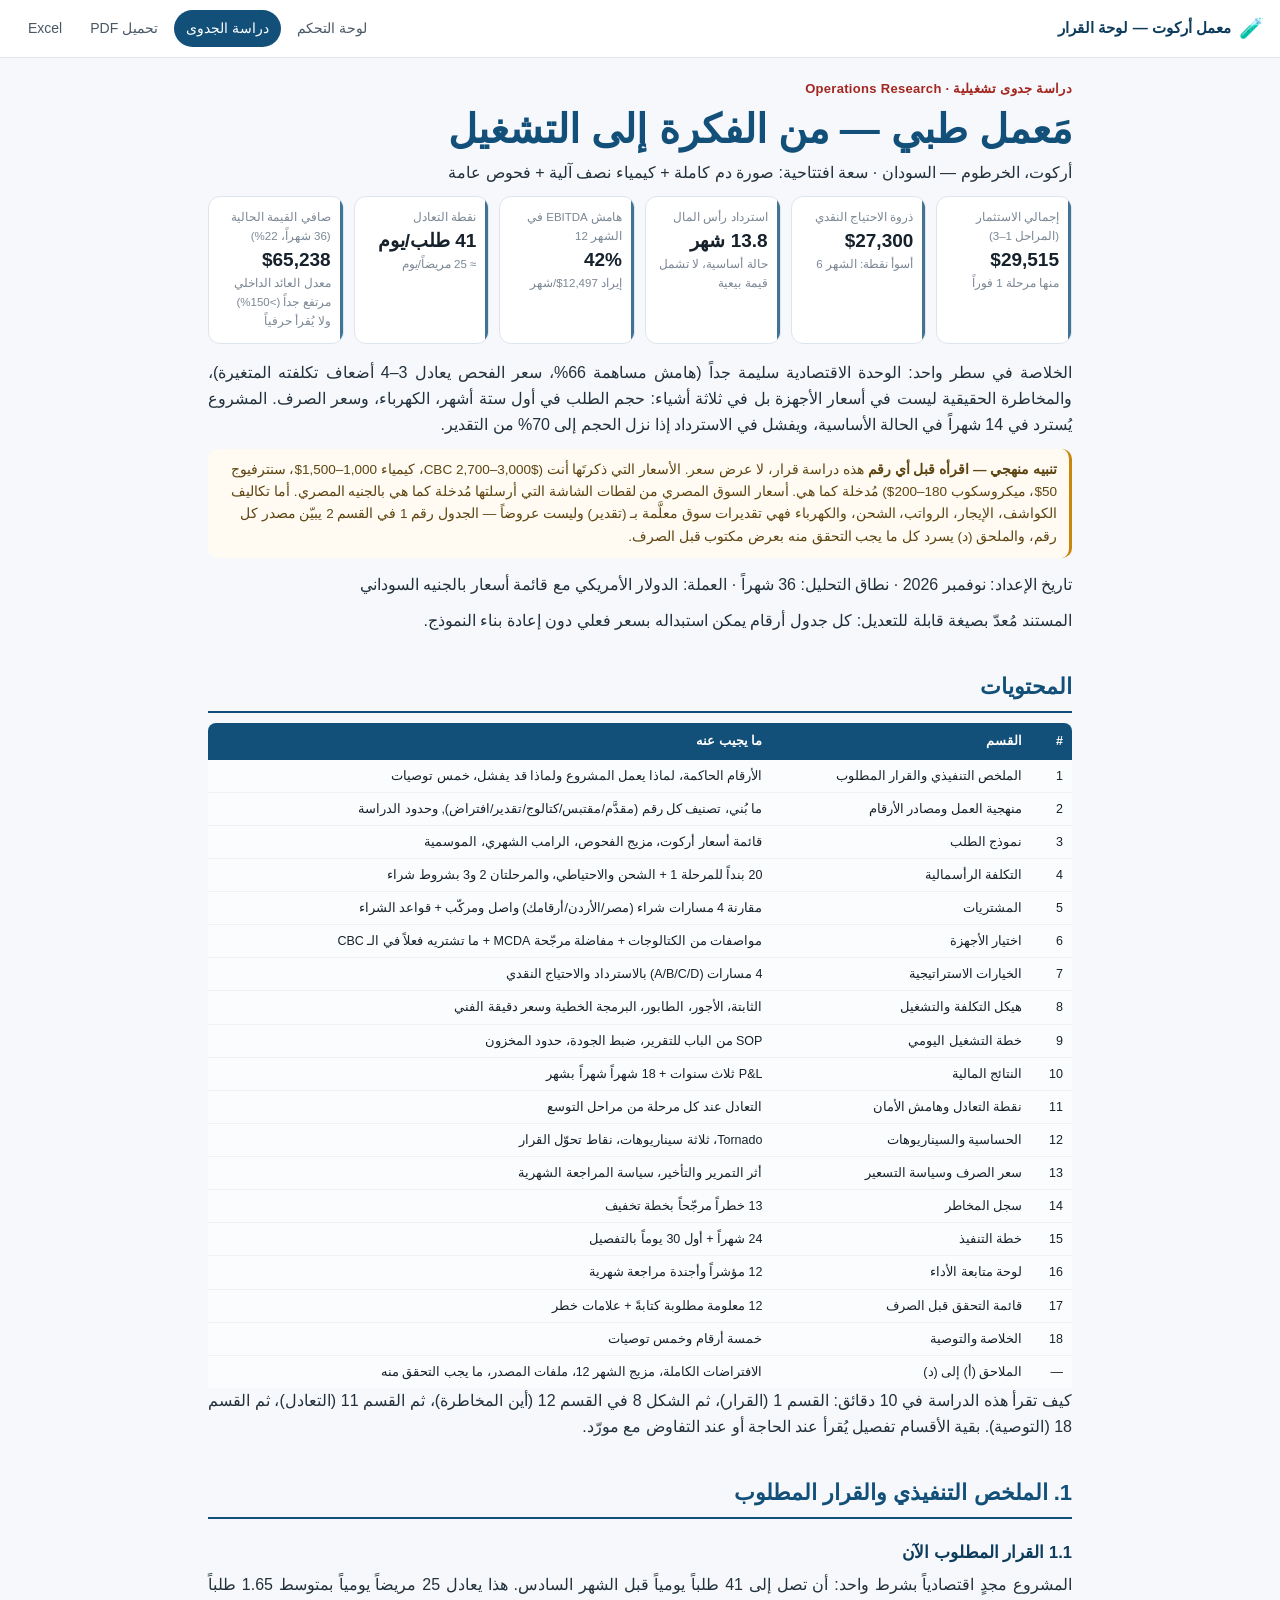
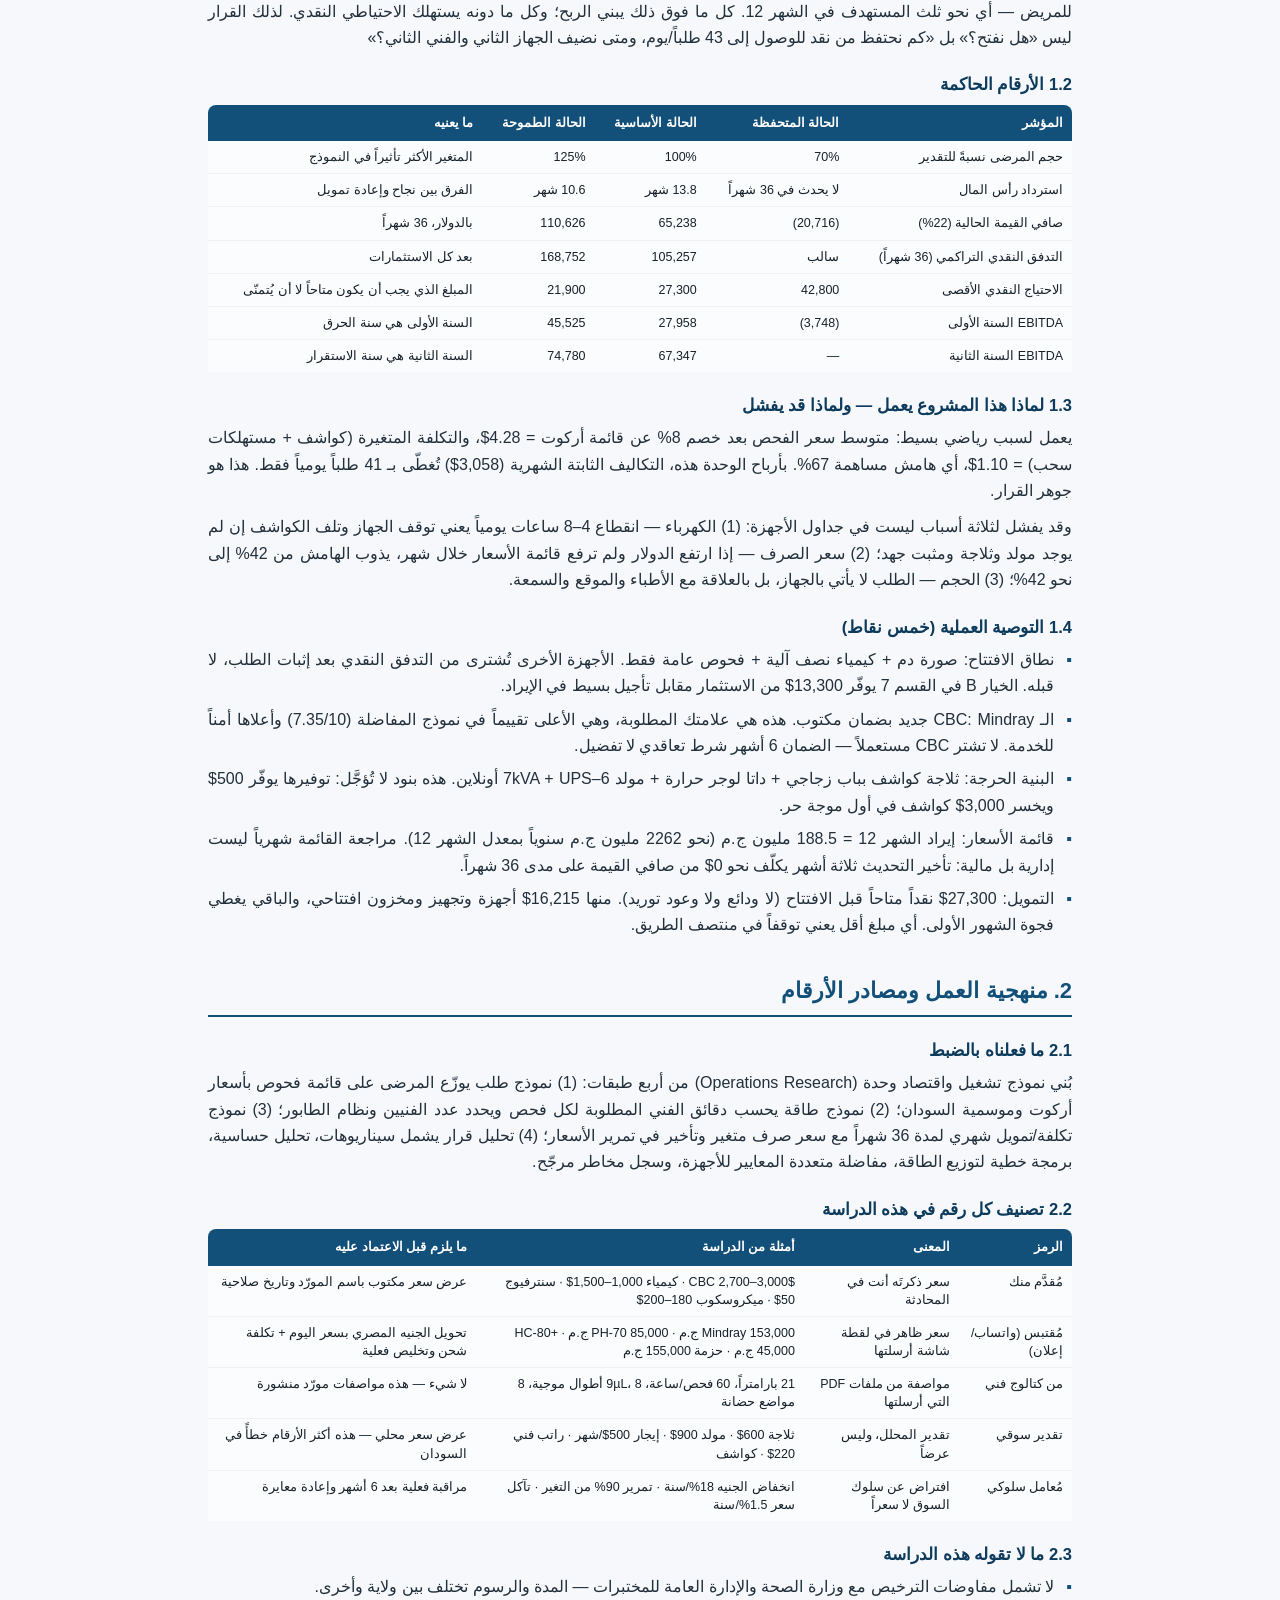
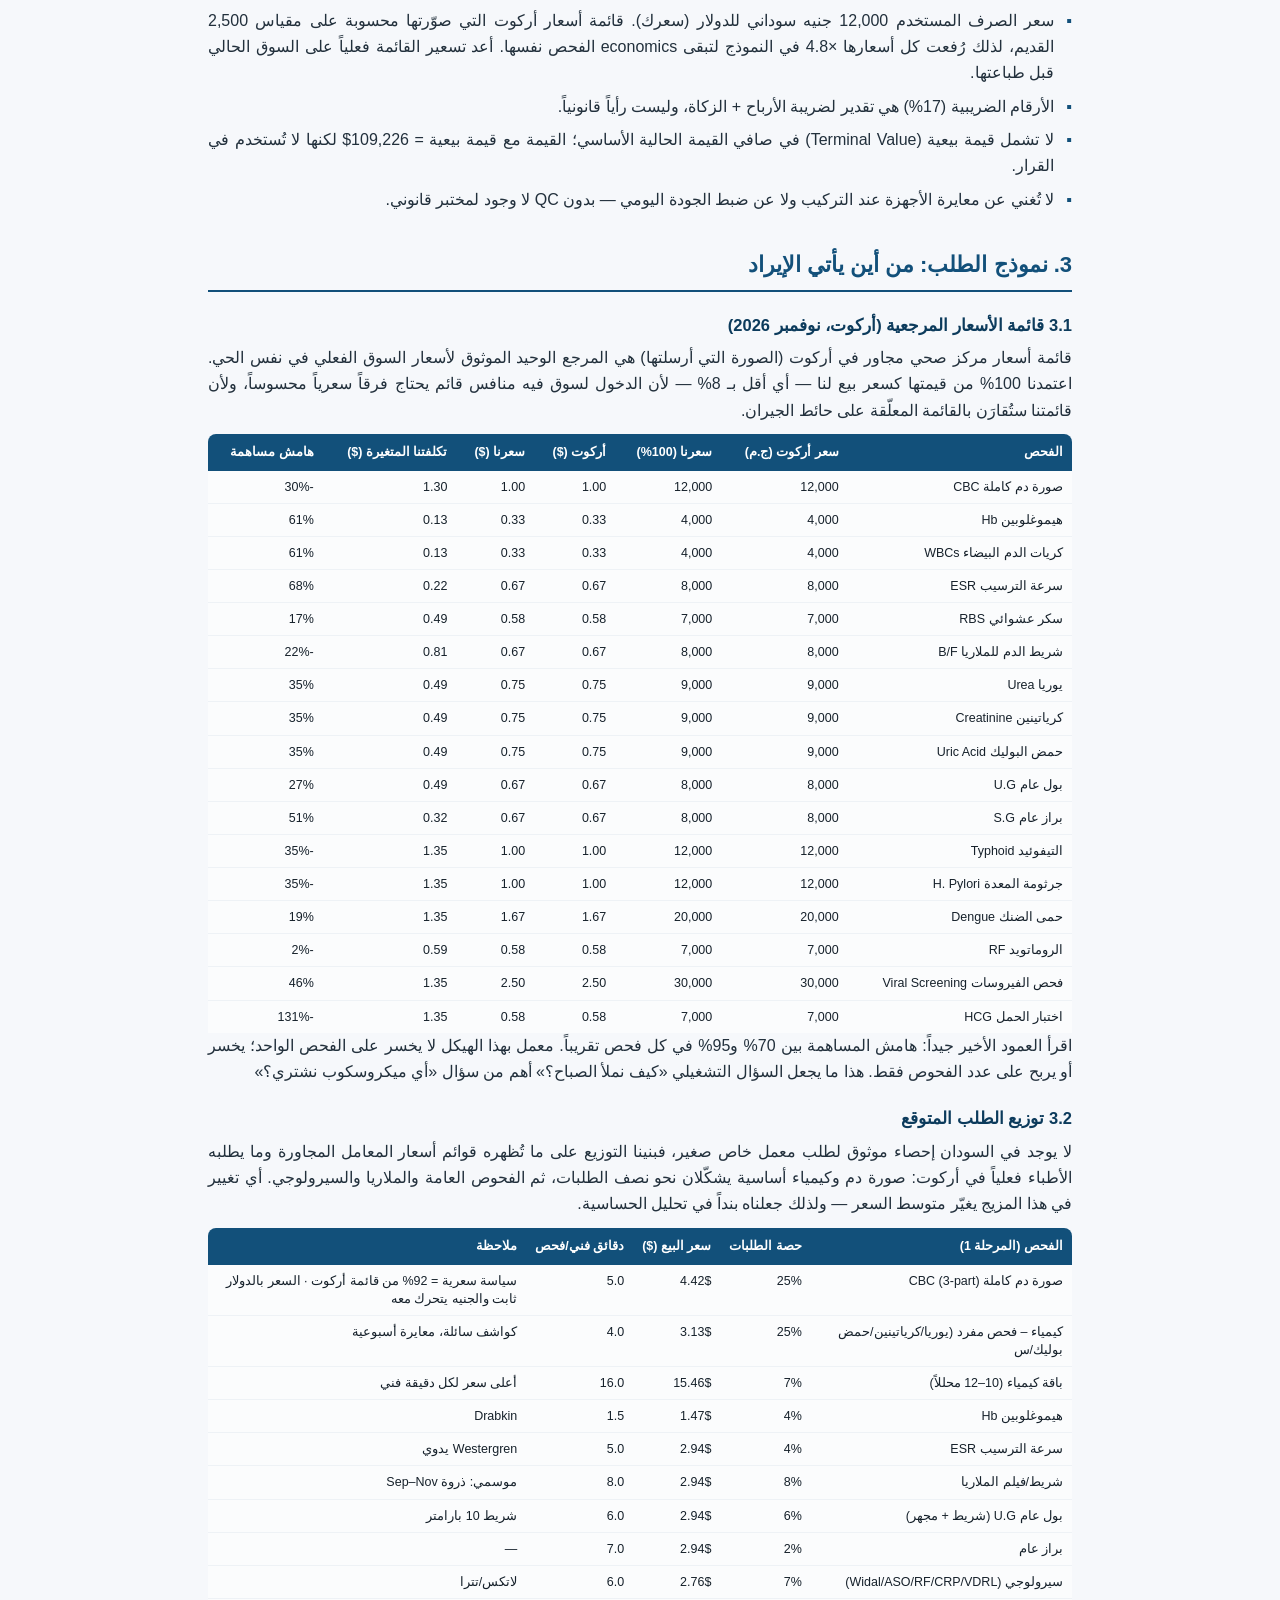
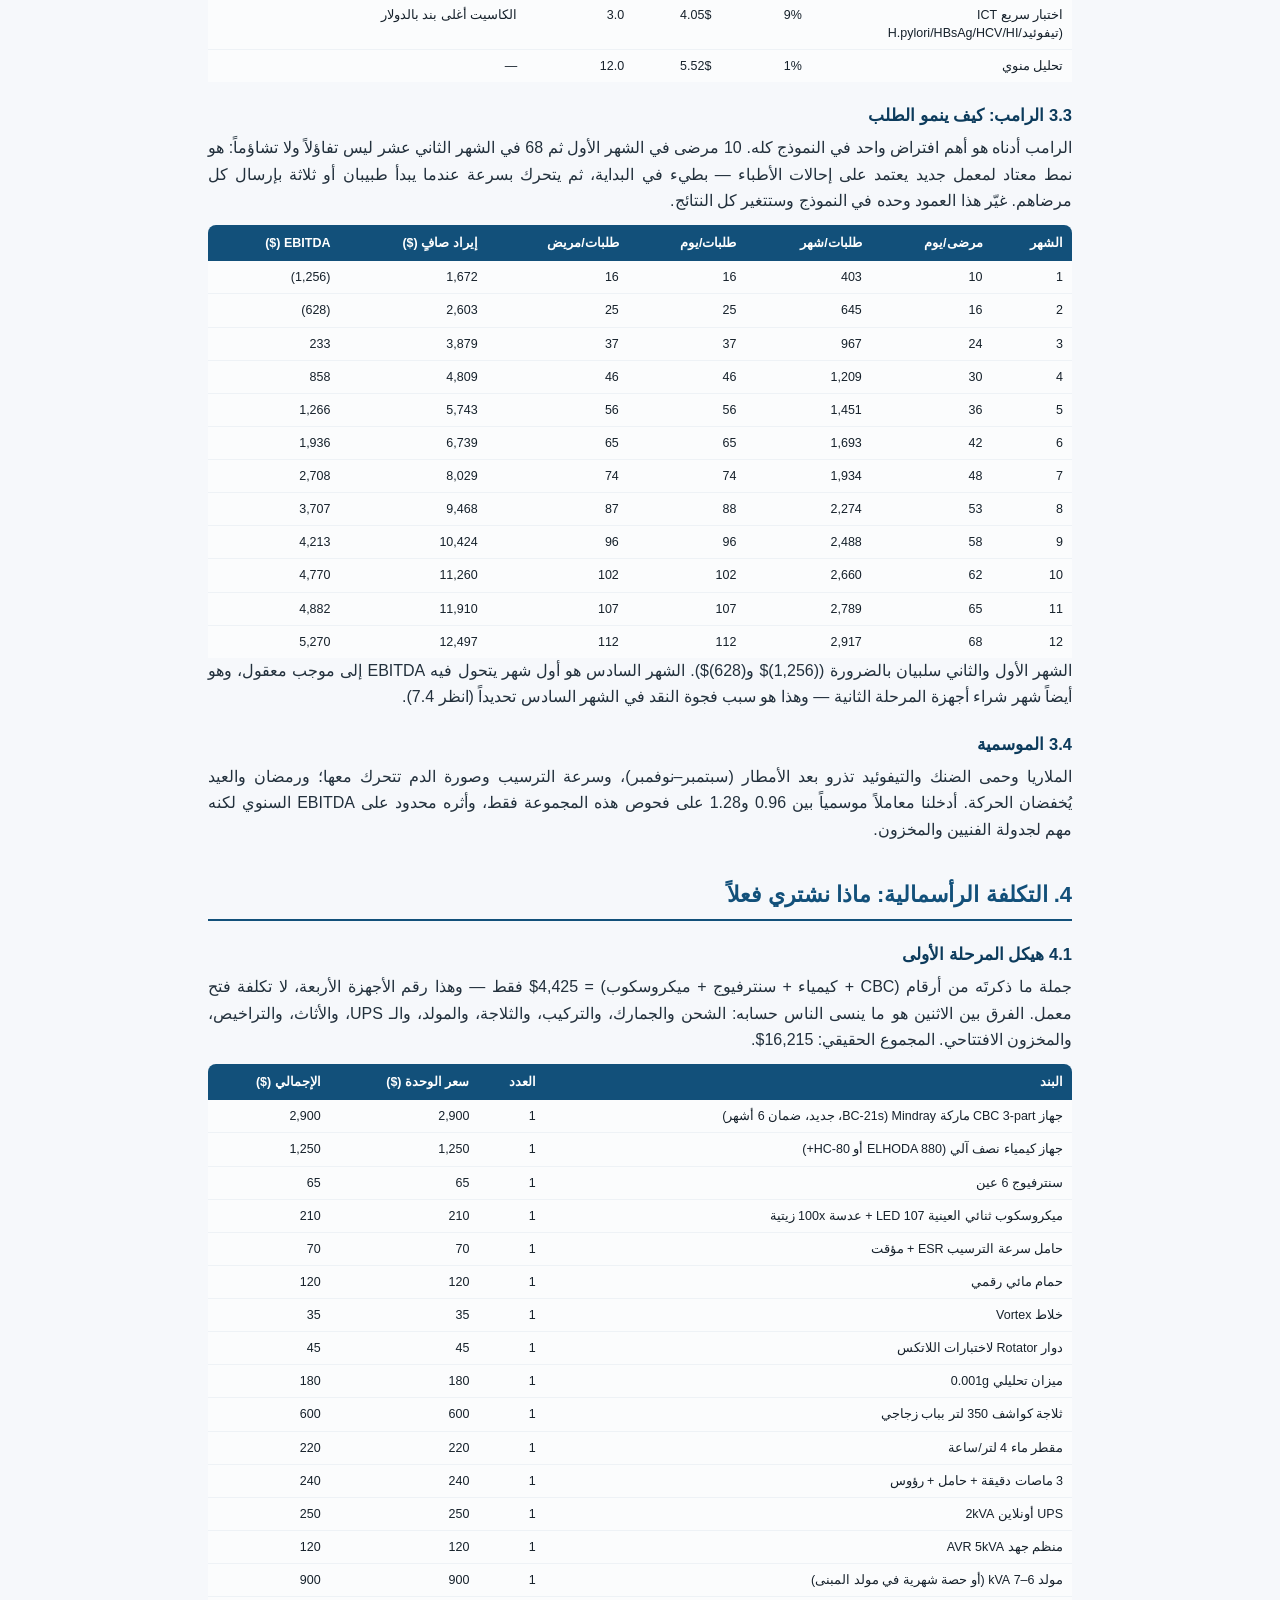
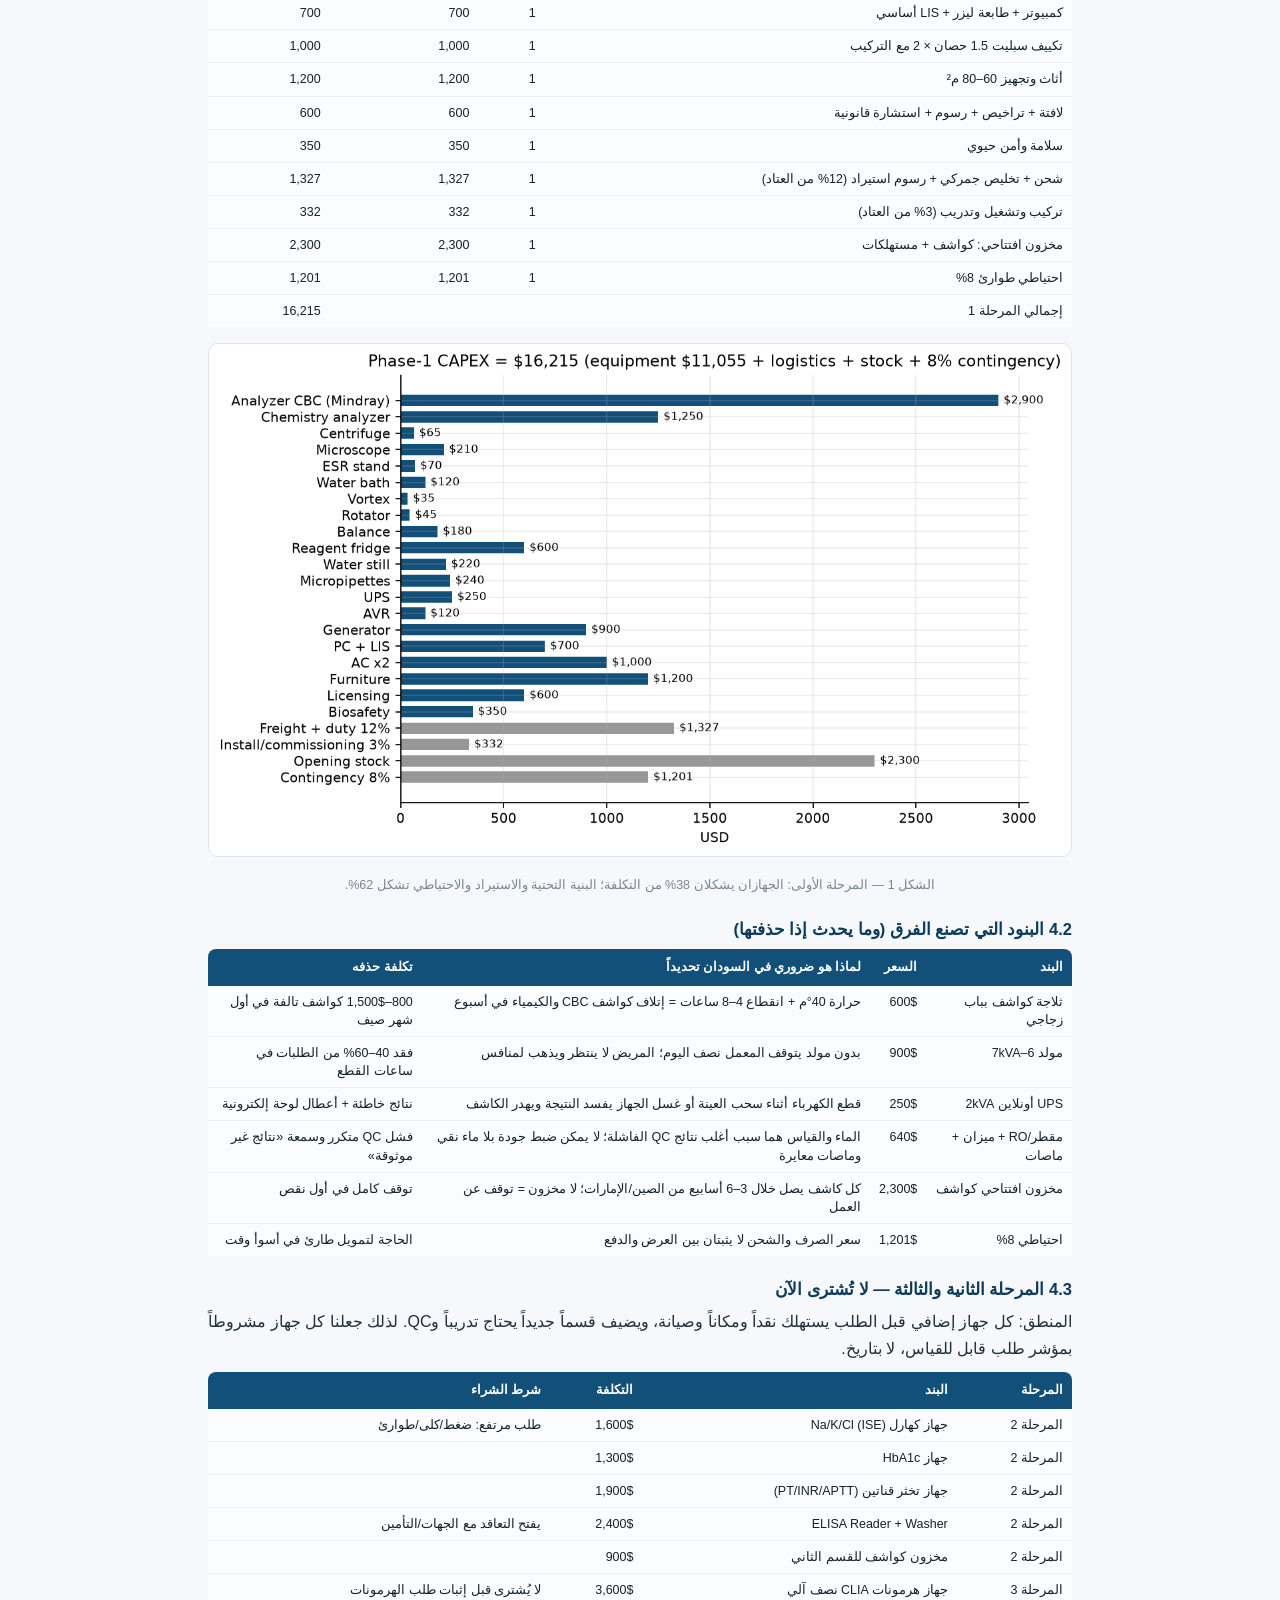
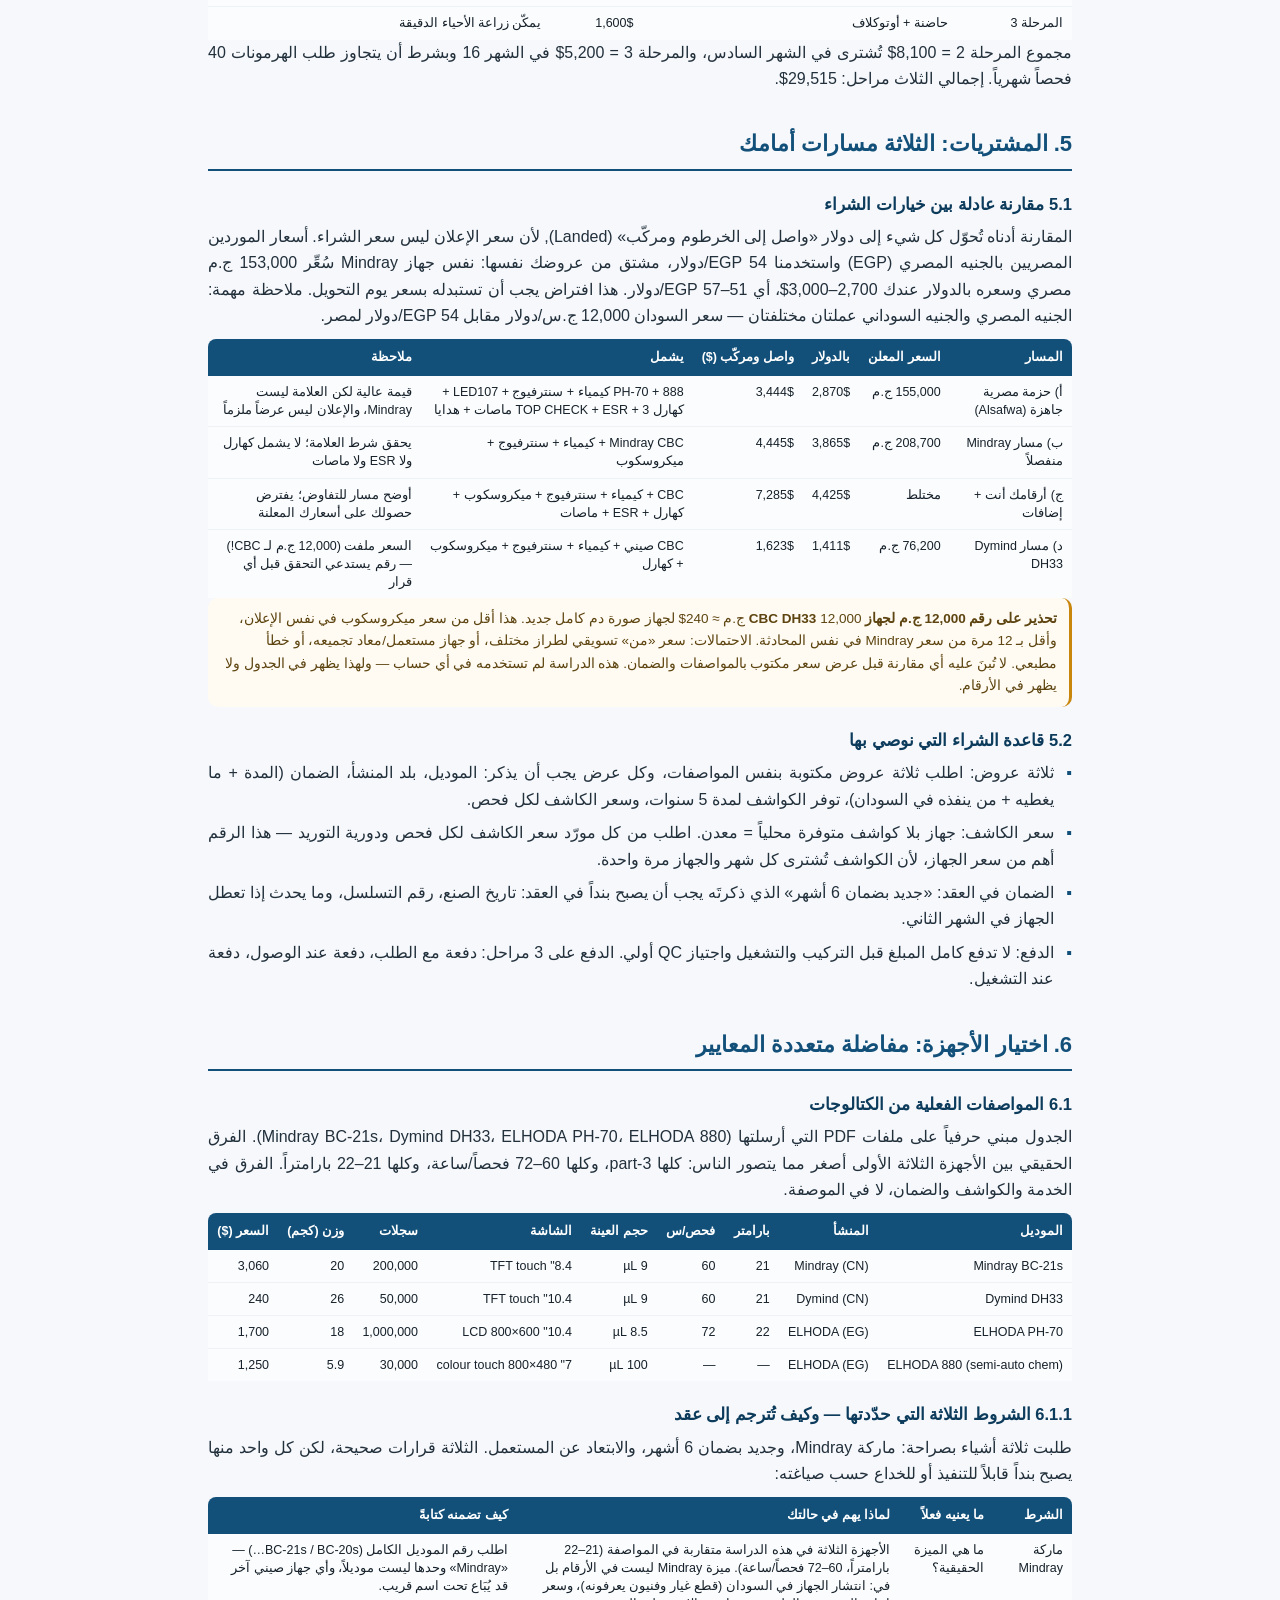
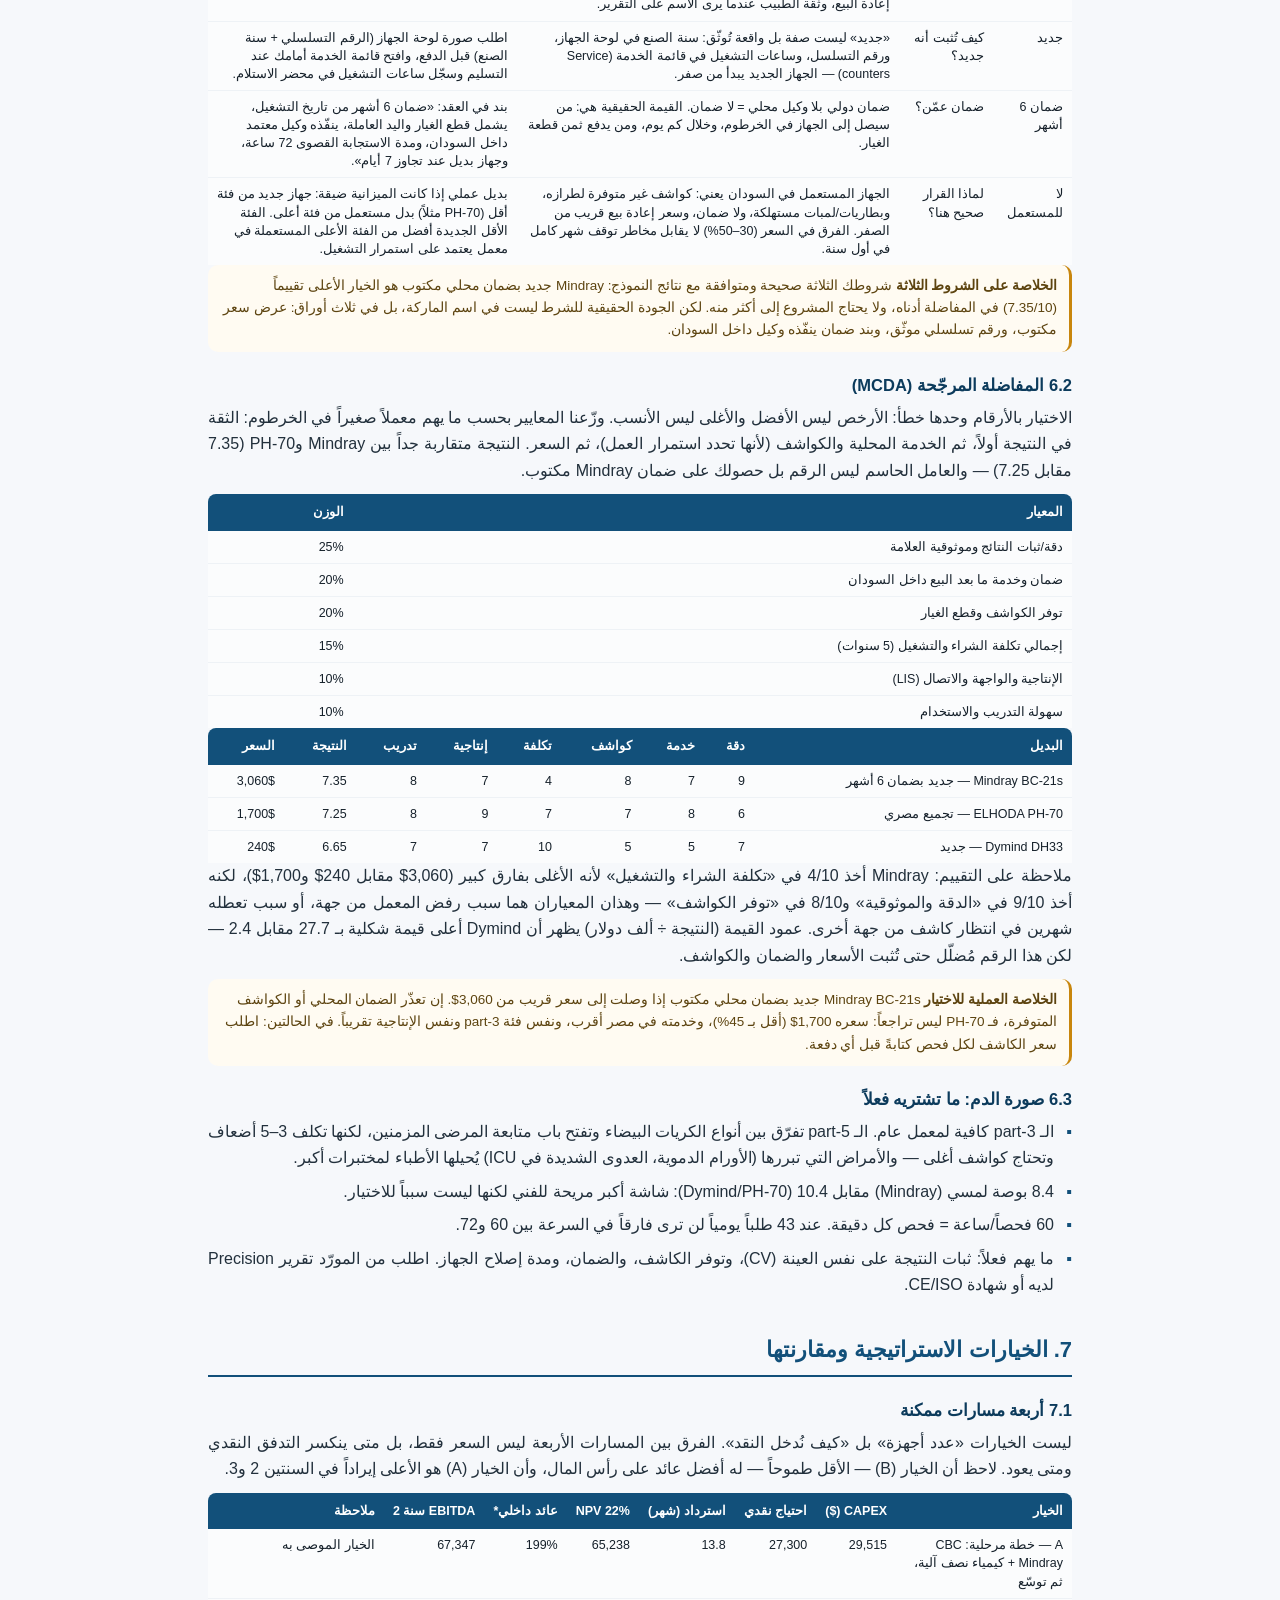
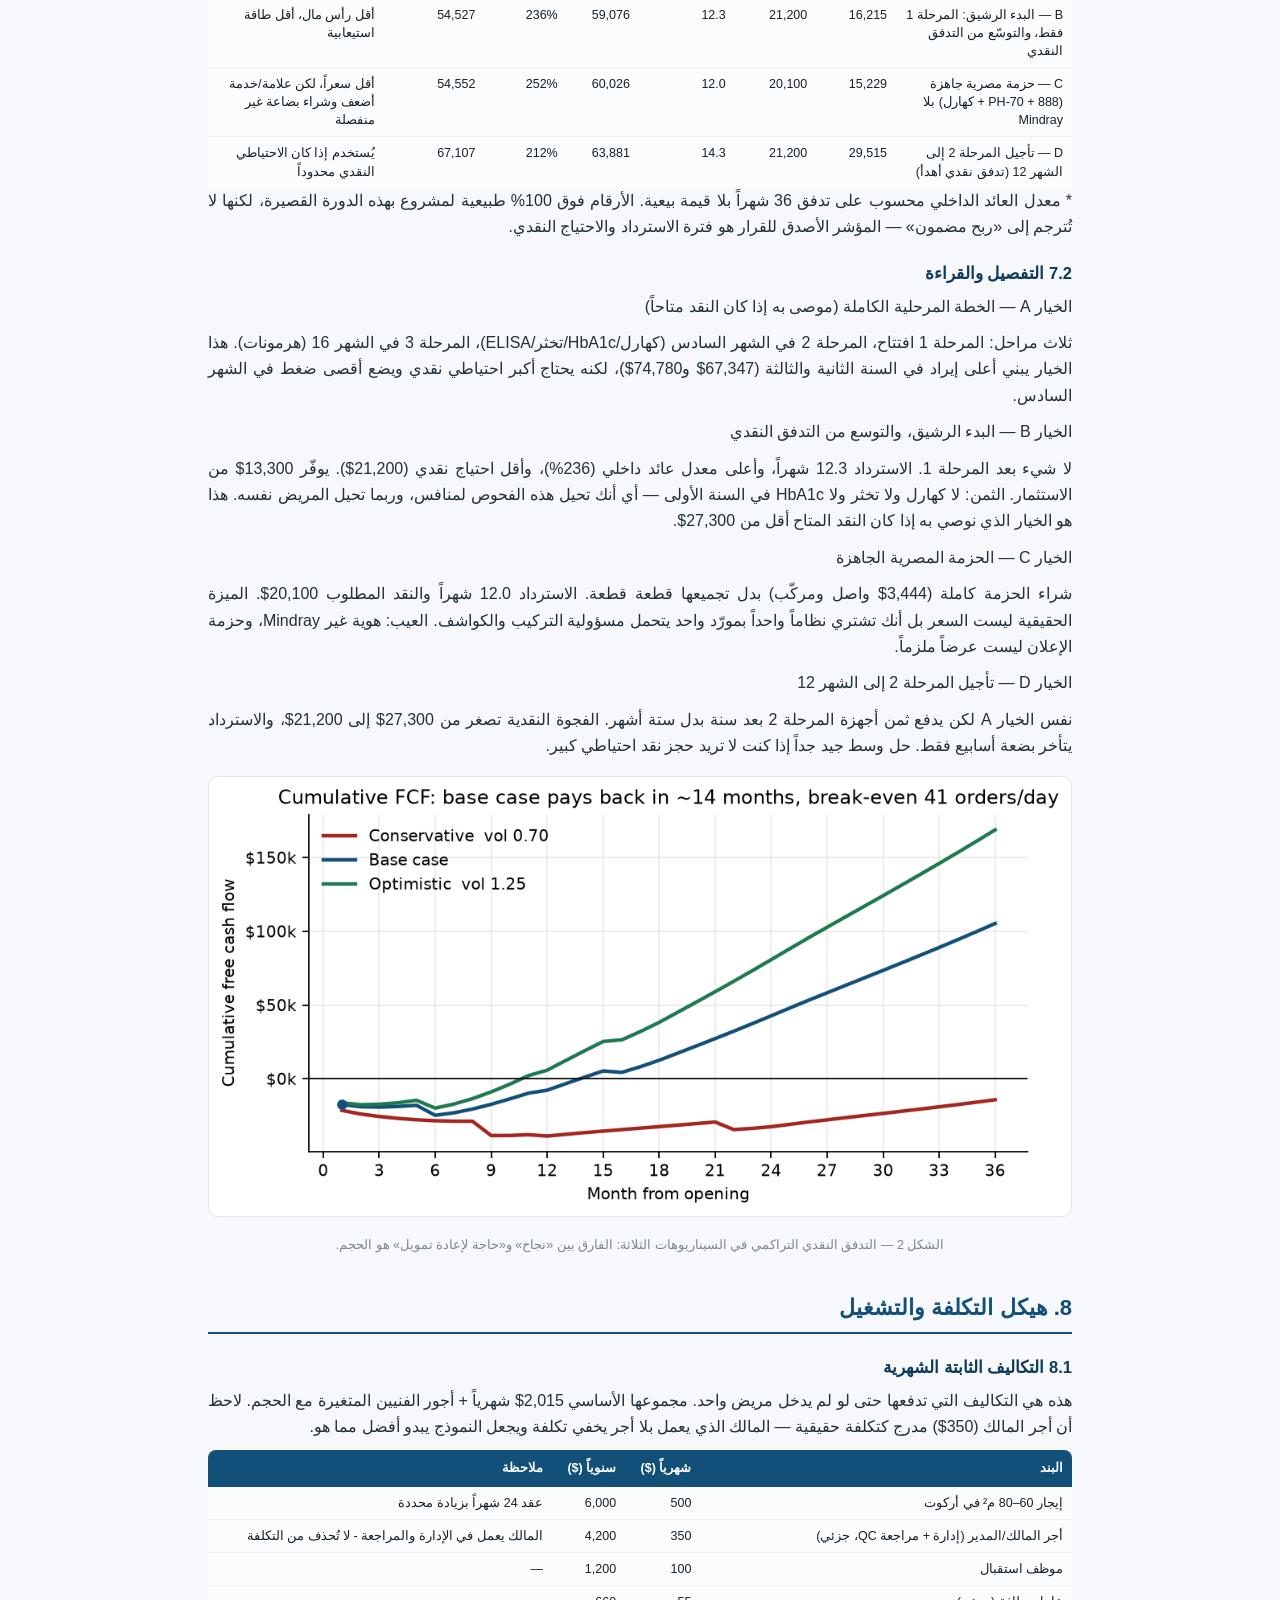
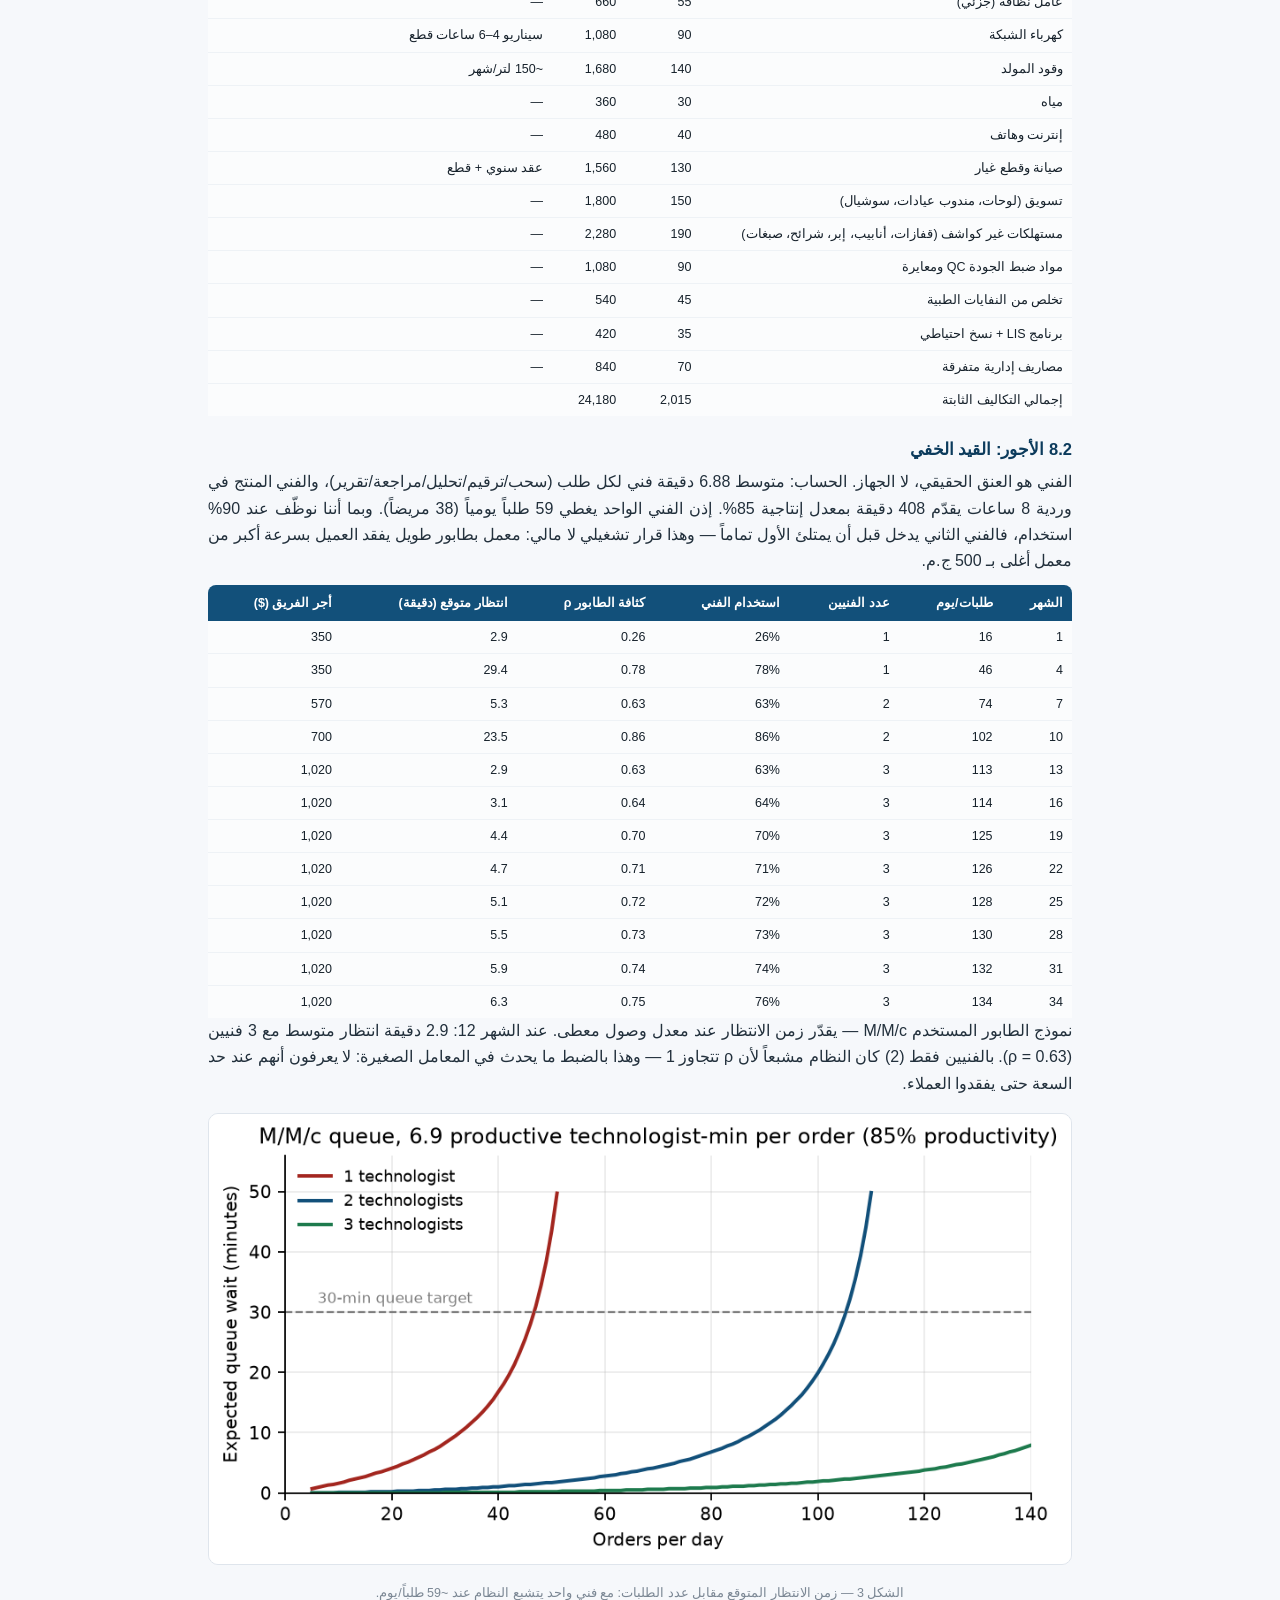
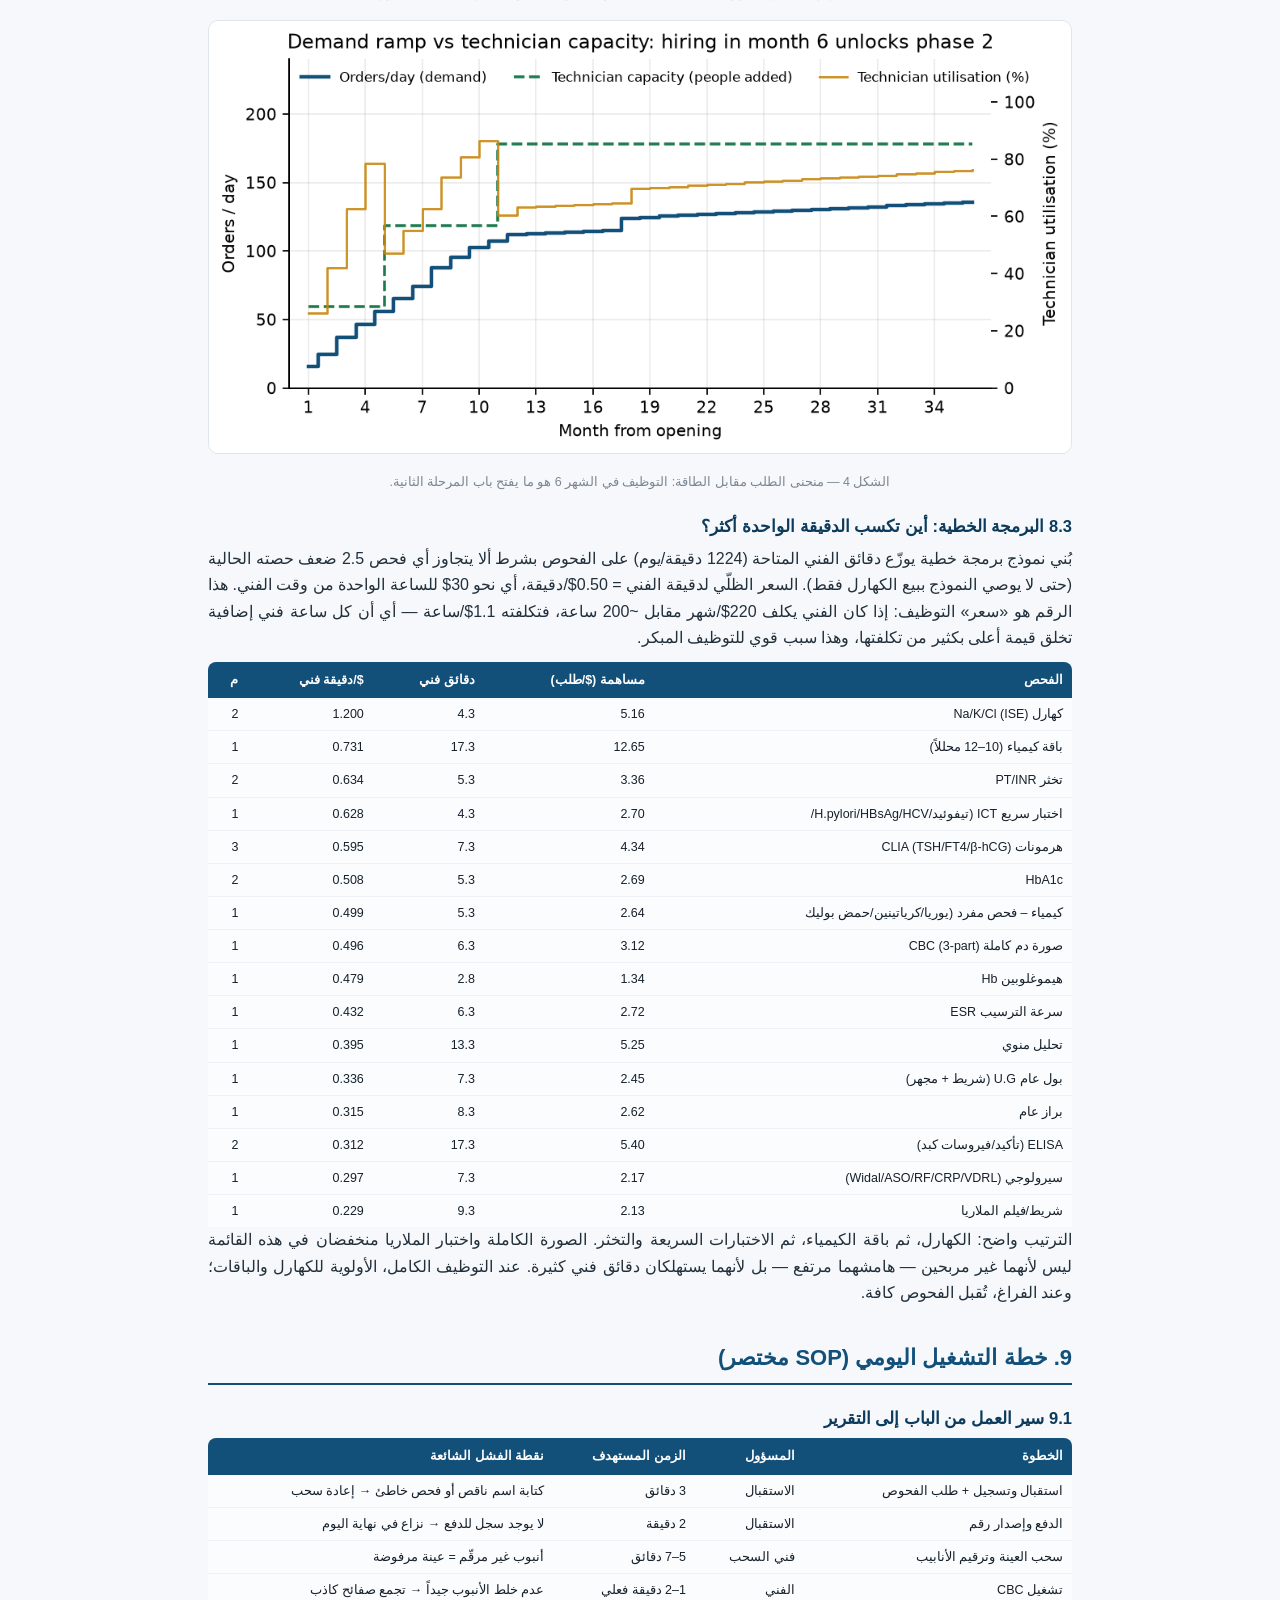
==== commit 49858d0a: "Price the menu in USD (SDG derived); keep tools/tests fully editable in USD" ====
--- a/study.html
+++ b/study.html
@@ -22,7 +22,7 @@
 
 <div class="hero"><p class="kicker">دراسة جدوى تشغيلية · Operations Research</p><h1 class="cover">مَعمل طبي  —  من الفكرة إلى التشغيل</h1>
 <p>أركوت، الخرطوم — السودان   ·   سعة افتتاحية: صورة دم كاملة + كيمياء نصف آلية + فحوص عامة</p>
-<div class="kpis doc-kpis"><div class="kpi"><span class="k">إجمالي الاستثمار (المراحل 1–3)</span><span class="v">$29,515</span><span class="d">منها مرحلة 1 فوراً</span></div><div class="kpi"><span class="k">ذروة الاحتياج النقدي</span><span class="v">$27,700</span><span class="d">أسوأ نقطة: الشهر 6</span></div><div class="kpi"><span class="k">استرداد رأس المال</span><span class="v">14.3 شهر</span><span class="d">حالة أساسية، لا تشمل قيمة بيعية</span></div><div class="kpi"><span class="k">هامش EBITDA في الشهر 12</span><span class="v">41%</span><span class="d">إيراد 12,165$/شهر</span></div><div class="kpi"><span class="k">نقطة التعادل</span><span class="v">42 طلب/يوم</span><span class="d">≈ 26 مريضاً/يوم</span></div><div class="kpi"><span class="k">صافي القيمة الحالية (36 شهراً، 22%)</span><span class="v">$56,661</span><span class="d">معدل العائد الداخلي مرتفع جداً (&gt;150%) ولا يُقرأ حرفياً</span></div></div>
+<div class="kpis doc-kpis"><div class="kpi"><span class="k">إجمالي الاستثمار (المراحل 1–3)</span><span class="v">$29,515</span><span class="d">منها مرحلة 1 فوراً</span></div><div class="kpi"><span class="k">ذروة الاحتياج النقدي</span><span class="v">$27,300</span><span class="d">أسوأ نقطة: الشهر 6</span></div><div class="kpi"><span class="k">استرداد رأس المال</span><span class="v">13.8 شهر</span><span class="d">حالة أساسية، لا تشمل قيمة بيعية</span></div><div class="kpi"><span class="k">هامش EBITDA في الشهر 12</span><span class="v">42%</span><span class="d">إيراد 12,497$/شهر</span></div><div class="kpi"><span class="k">نقطة التعادل</span><span class="v">41 طلب/يوم</span><span class="d">≈ 25 مريضاً/يوم</span></div><div class="kpi"><span class="k">صافي القيمة الحالية (36 شهراً، 22%)</span><span class="v">$65,238</span><span class="d">معدل العائد الداخلي مرتفع جداً (&gt;150%) ولا يُقرأ حرفياً</span></div></div>
 
 <p>الخلاصة في سطر واحد: الوحدة الاقتصادية سليمة جداً (هامش مساهمة 66%، سعر الفحص يعادل 3–4 أضعاف تكلفته المتغيرة)، والمخاطرة الحقيقية ليست في أسعار الأجهزة بل في ثلاثة أشياء: حجم الطلب في أول ستة أشهر، الكهرباء، وسعر الصرف. المشروع يُسترد في 14 شهراً في الحالة الأساسية، ويفشل في الاسترداد إذا نزل الحجم إلى 70% من التقدير.</p>
 
@@ -37,19 +37,19 @@
 <p>كيف تقرأ هذه الدراسة في 10 دقائق: القسم 1 (القرار)، ثم الشكل 8 في القسم 12 (أين المخاطرة)، ثم القسم 11 (التعادل)، ثم القسم 18 (التوصية). بقية الأقسام تفصيل يُقرأ عند الحاجة أو عند التفاوض مع مورّد.</p>
 <h2 id="1-الملخص-التنفيذي-والقرار-المطلوب">1. الملخص التنفيذي والقرار المطلوب</h2>
 <h3>1.1 القرار المطلوب الآن</h3>
-<p>المشروع مجدٍ اقتصادياً بشرط واحد: أن تصل إلى 42 طلباً يومياً قبل الشهر السادس. هذا يعادل 26 مريضاً يومياً بمتوسط 1.65 طلباً للمريض — أي نحو ثلث المستهدف في الشهر 12. كل ما فوق ذلك يبني الربح؛ وكل ما دونه يستهلك الاحتياطي النقدي. لذلك القرار ليس «هل نفتح؟» بل «كم نحتفظ من نقد للوصول إلى 43 طلباً/يوم، ومتى نضيف الجهاز الثاني والفني الثاني؟»</p>
+<p>المشروع مجدٍ اقتصادياً بشرط واحد: أن تصل إلى 41 طلباً يومياً قبل الشهر السادس. هذا يعادل 25 مريضاً يومياً بمتوسط 1.65 طلباً للمريض — أي نحو ثلث المستهدف في الشهر 12. كل ما فوق ذلك يبني الربح؛ وكل ما دونه يستهلك الاحتياطي النقدي. لذلك القرار ليس «هل نفتح؟» بل «كم نحتفظ من نقد للوصول إلى 43 طلباً/يوم، ومتى نضيف الجهاز الثاني والفني الثاني؟»</p>
 <h3>1.2 الأرقام الحاكمة</h3>
-<div class="tw"><table class="tbl"><tr><th>المؤشر</th><th>الحالة المتحفظة</th><th>الحالة الأساسية</th><th>الحالة الطموحة</th><th>ما يعنيه</th></tr><tr><td>حجم المرضى نسبةً للتقدير</td><td>70%</td><td>100%</td><td>125%</td><td>المتغير الأكثر تأثيراً في النموذج</td></tr><tr><td>استرداد رأس المال</td><td>لا يحدث في 36 شهراً</td><td>14.3 شهر</td><td>9.7 شهر</td><td>الفرق بين نجاح وإعادة تمويل</td></tr><tr><td>صافي القيمة الحالية (22%)</td><td>(28,210)</td><td>56,661</td><td>130,402</td><td>بالدولار، 36 شهراً</td></tr><tr><td>التدفق النقدي التراكمي (36 شهراً)</td><td>سالب</td><td>92,661</td><td>195,950</td><td>بعد كل الاستثمارات</td></tr><tr><td>الاحتياج النقدي الأقصى</td><td>42,200</td><td>27,700</td><td>19,500</td><td>المبلغ الذي يجب أن يكون متاحاً لا أن يُتمنّى</td></tr><tr><td>EBITDA السنة الأولى</td><td>(3,264)</td><td>26,032</td><td>53,921</td><td>السنة الأولى هي سنة الحرق</td></tr><tr><td>EBITDA السنة الثانية</td><td>—</td><td>61,963</td><td>66,934</td><td>السنة الثانية هي سنة الاستقرار</td></tr></table></div>
+<div class="tw"><table class="tbl"><tr><th>المؤشر</th><th>الحالة المتحفظة</th><th>الحالة الأساسية</th><th>الحالة الطموحة</th><th>ما يعنيه</th></tr><tr><td>حجم المرضى نسبةً للتقدير</td><td>70%</td><td>100%</td><td>125%</td><td>المتغير الأكثر تأثيراً في النموذج</td></tr><tr><td>استرداد رأس المال</td><td>لا يحدث في 36 شهراً</td><td>13.8 شهر</td><td>10.6 شهر</td><td>الفرق بين نجاح وإعادة تمويل</td></tr><tr><td>صافي القيمة الحالية (22%)</td><td>(20,716)</td><td>65,238</td><td>110,626</td><td>بالدولار، 36 شهراً</td></tr><tr><td>التدفق النقدي التراكمي (36 شهراً)</td><td>سالب</td><td>105,257</td><td>168,752</td><td>بعد كل الاستثمارات</td></tr><tr><td>الاحتياج النقدي الأقصى</td><td>42,800</td><td>27,300</td><td>21,900</td><td>المبلغ الذي يجب أن يكون متاحاً لا أن يُتمنّى</td></tr><tr><td>EBITDA السنة الأولى</td><td>(3,748)</td><td>27,958</td><td>45,525</td><td>السنة الأولى هي سنة الحرق</td></tr><tr><td>EBITDA السنة الثانية</td><td>—</td><td>67,347</td><td>74,780</td><td>السنة الثانية هي سنة الاستقرار</td></tr></table></div>
 
 <h3>1.3 لماذا هذا المشروع يعمل — ولماذا قد يفشل</h3>
-<p>يعمل لسبب رياضي بسيط: متوسط سعر الفحص بعد خصم 8% عن قائمة أركوت = 4.17$، والتكلفة المتغيرة (كواشف + مستهلكات سحب) = 1.10$، أي هامش مساهمة 66%. بأرباح الوحدة هذه، التكاليف الثابتة الشهرية (3,058$) تُغطّى بـ 42 طلباً يومياً فقط. هذا هو جوهر القرار.</p>
-<p>وقد يفشل لثلاثة أسباب ليست في جداول الأجهزة: (1) الكهرباء — انقطاع 4–8 ساعات يومياً يعني توقف الجهاز وتلف الكواشف إن لم يوجد مولد وثلاجة ومثبت جهد؛ (2) سعر الصرف — إذا ارتفع الدولار ولم ترفع قائمة الأسعار خلال شهر، يذوب الهامش من 41% إلى نحو 37%؛ (3) الحجم — الطلب لا يأتي بالجهاز، بل بالعلاقة مع الأطباء والموقع والسمعة.</p>
+<p>يعمل لسبب رياضي بسيط: متوسط سعر الفحص بعد خصم 8% عن قائمة أركوت = 4.28$، والتكلفة المتغيرة (كواشف + مستهلكات سحب) = 1.10$، أي هامش مساهمة 67%. بأرباح الوحدة هذه، التكاليف الثابتة الشهرية (3,058$) تُغطّى بـ 41 طلباً يومياً فقط. هذا هو جوهر القرار.</p>
+<p>وقد يفشل لثلاثة أسباب ليست في جداول الأجهزة: (1) الكهرباء — انقطاع 4–8 ساعات يومياً يعني توقف الجهاز وتلف الكواشف إن لم يوجد مولد وثلاجة ومثبت جهد؛ (2) سعر الصرف — إذا ارتفع الدولار ولم ترفع قائمة الأسعار خلال شهر، يذوب الهامش من 42% إلى نحو 42%؛ (3) الحجم — الطلب لا يأتي بالجهاز، بل بالعلاقة مع الأطباء والموقع والسمعة.</p>
 <h3>1.4 التوصية العملية (خمس نقاط)</h3>
 <p class="bl">نطاق الافتتاح: صورة دم + كيمياء نصف آلية + فحوص عامة فقط. الأجهزة الأخرى تُشترى من التدفق النقدي بعد إثبات الطلب، لا قبله. الخيار B في القسم 7 يوفّر 13,300$ من الاستثمار مقابل تأجيل بسيط في الإيراد.</p>
 <p class="bl">الـ CBC: Mindray جديد بضمان مكتوب. هذه هي علامتك المطلوبة، وهي الأعلى تقييماً في نموذج المفاضلة (7.35/10) وأعلاها أمناً للخدمة. لا تشتر CBC مستعملاً — الضمان 6 أشهر شرط تعاقدي لا تفضيل.</p>
 <p class="bl">البنية الحرجة: ثلاجة كواشف بباب زجاجي + داتا لوجر حرارة + مولد 6–7kVA + UPS أونلاين. هذه بنود لا تُؤجَّل: توفيرها يوفّر 500$ ويخسر 3,000$ كواشف في أول موجة حر.</p>
-<p class="bl">قائمة الأسعار: إيراد الشهر 12 = 183.5 مليون ج.م (نحو 2202 مليون ج.م سنوياً بمعدل الشهر 12). مراجعة القائمة شهرياً ليست إدارية بل مالية: تأخير التحديث ثلاثة أشهر يكلّف نحو 2,920$ من صافي القيمة على مدى 36 شهراً.</p>
-<p class="bl">التمويل: 27,700$ نقداً متاحاً قبل الافتتاح (لا ودائع ولا وعود توريد). منها 16,215$ أجهزة وتجهيز ومخزون افتتاحي، والباقي يغطي فجوة الشهور الأولى. أي مبلغ أقل يعني توقفاً في منتصف الطريق.</p>
+<p class="bl">قائمة الأسعار: إيراد الشهر 12 = 188.5 مليون ج.م (نحو 2262 مليون ج.م سنوياً بمعدل الشهر 12). مراجعة القائمة شهرياً ليست إدارية بل مالية: تأخير التحديث ثلاثة أشهر يكلّف نحو 0$ من صافي القيمة على مدى 36 شهراً.</p>
+<p class="bl">التمويل: 27,300$ نقداً متاحاً قبل الافتتاح (لا ودائع ولا وعود توريد). منها 16,215$ أجهزة وتجهيز ومخزون افتتاحي، والباقي يغطي فجوة الشهور الأولى. أي مبلغ أقل يعني توقفاً في منتصف الطريق.</p>
 <h2 id="2-منهجية-العمل-ومصادر-الأرقام">2. منهجية العمل ومصادر الأرقام</h2>
 <h3>2.1 ما فعلناه بالضبط</h3>
 <p>بُني نموذج تشغيل واقتصاد وحدة (Operations Research) من أربع طبقات: (1) نموذج طلب يوزّع المرضى على قائمة فحوص بأسعار أركوت وموسمية السودان؛ (2) نموذج طاقة يحسب دقائق الفني المطلوبة لكل فحص ويحدد عدد الفنيين ونظام الطابور؛ (3) نموذج تكلفة/تمويل شهري لمدة 36 شهراً مع سعر صرف متغير وتأخير في تمرير الأسعار؛ (4) تحليل قرار يشمل سيناريوهات، تحليل حساسية، برمجة خطية لتوزيع الطاقة، مفاضلة متعددة المعايير للأجهزة، وسجل مخاطر مرجّح.</p>
@@ -60,23 +60,23 @@
 <p class="bl">لا تشمل مفاوضات الترخيص مع وزارة الصحة والإدارة العامة للمختبرات — المدة والرسوم تختلف بين ولاية وأخرى.</p>
 <p class="bl">سعر الصرف المستخدم 12,000 جنيه سوداني للدولار (سعرك). قائمة أسعار أركوت التي صوّرتها محسوبة على مقياس 2,500 القديم، لذلك رُفعت كل أسعارها ×4.8 في النموذج لتبقى economics الفحص نفسها. أعد تسعير القائمة فعلياً على السوق الحالي قبل طباعتها.</p>
 <p class="bl">الأرقام الضريبية (17%) هي تقدير لضريبة الأرباح + الزكاة، وليست رأياً قانونياً.</p>
-<p class="bl">لا تشمل قيمة بيعية (Terminal Value) في صافي القيمة الحالية الأساسي؛ القيمة مع قيمة بيعية = 95,640$ لكنها لا تُستخدم في القرار.</p>
+<p class="bl">لا تشمل قيمة بيعية (Terminal Value) في صافي القيمة الحالية الأساسي؛ القيمة مع قيمة بيعية = 109,226$ لكنها لا تُستخدم في القرار.</p>
 <p class="bl">لا تُغني عن معايرة الأجهزة عند التركيب ولا عن ضبط الجودة اليومي — بدون QC لا وجود لمختبر قانوني.</p>
 <h2 id="3-نموذج-الطلب-من-أين-يأتي-الإيراد">3. نموذج الطلب: من أين يأتي الإيراد</h2>
 <h3>3.1 قائمة الأسعار المرجعية (أركوت، نوفمبر 2026)</h3>
-<p>قائمة أسعار مركز صحي مجاور في أركوت (الصورة التي أرسلتها) هي المرجع الوحيد الموثوق لأسعار السوق الفعلي في نفس الحي. اعتمدنا 92% من قيمتها كسعر بيع لنا — أي أقل بـ 8% — لأن الدخول لسوق فيه منافس قائم يحتاج فرقاً سعرياً محسوساً، ولأن قائمتنا ستُقارَن بالقائمة المعلّقة على حائط الجيران.</p>
-<div class="tw"><table class="tbl"><tr><th>الفحص</th><th>سعر أركوت (ج.م)</th><th>سعرنا (92%)</th><th>أركوت ($)</th><th>سعرنا ($)</th><th>تكلفتنا المتغيرة ($)</th><th>هامش مساهمة</th></tr><tr><td>صورة دم كاملة CBC</td><td>12,000</td><td>11,040</td><td>1.00</td><td>0.92</td><td>1.30</td><td>-41%</td></tr><tr><td>هيموغلوبين Hb</td><td>4,000</td><td>3,680</td><td>0.33</td><td>0.31</td><td>0.13</td><td>58%</td></tr><tr><td>كريات الدم البيضاء WBCs</td><td>4,000</td><td>3,680</td><td>0.33</td><td>0.31</td><td>0.13</td><td>58%</td></tr><tr><td>سرعة الترسيب ESR</td><td>8,000</td><td>7,360</td><td>0.67</td><td>0.61</td><td>0.22</td><td>65%</td></tr><tr><td>سكر عشوائي RBS</td><td>7,000</td><td>6,440</td><td>0.58</td><td>0.54</td><td>0.49</td><td>9%</td></tr><tr><td>شريط الدم للملاريا B/F</td><td>8,000</td><td>7,360</td><td>0.67</td><td>0.61</td><td>0.81</td><td>-32%</td></tr><tr><td>يوريا Urea</td><td>9,000</td><td>8,280</td><td>0.75</td><td>0.69</td><td>0.49</td><td>30%</td></tr><tr><td>كرياتينين Creatinine</td><td>9,000</td><td>8,280</td><td>0.75</td><td>0.69</td><td>0.49</td><td>30%</td></tr><tr><td>حمض البوليك Uric Acid</td><td>9,000</td><td>8,280</td><td>0.75</td><td>0.69</td><td>0.49</td><td>30%</td></tr><tr><td>بول عام U.G</td><td>8,000</td><td>7,360</td><td>0.67</td><td>0.61</td><td>0.49</td><td>21%</td></tr><tr><td>براز عام S.G</td><td>8,000</td><td>7,360</td><td>0.67</td><td>0.61</td><td>0.32</td><td>47%</td></tr><tr><td>التيفوئيد Typhoid</td><td>12,000</td><td>11,040</td><td>1.00</td><td>0.92</td><td>1.35</td><td>-47%</td></tr><tr><td>جرثومة المعدة H. Pylori</td><td>12,000</td><td>11,040</td><td>1.00</td><td>0.92</td><td>1.35</td><td>-47%</td></tr><tr><td>حمى الضنك Dengue</td><td>20,000</td><td>18,400</td><td>1.67</td><td>1.53</td><td>1.35</td><td>12%</td></tr><tr><td>الروماتويد RF</td><td>7,000</td><td>6,440</td><td>0.58</td><td>0.54</td><td>0.59</td><td>-11%</td></tr><tr><td>فحص الفيروسات Viral Screening</td><td>30,000</td><td>27,600</td><td>2.50</td><td>2.30</td><td>1.35</td><td>41%</td></tr><tr><td>اختبار الحمل HCG</td><td>7,000</td><td>6,440</td><td>0.58</td><td>0.54</td><td>1.35</td><td>-152%</td></tr></table></div>
+<p>قائمة أسعار مركز صحي مجاور في أركوت (الصورة التي أرسلتها) هي المرجع الوحيد الموثوق لأسعار السوق الفعلي في نفس الحي. اعتمدنا 100% من قيمتها كسعر بيع لنا — أي أقل بـ 8% — لأن الدخول لسوق فيه منافس قائم يحتاج فرقاً سعرياً محسوساً، ولأن قائمتنا ستُقارَن بالقائمة المعلّقة على حائط الجيران.</p>
+<div class="tw"><table class="tbl"><tr><th>الفحص</th><th>سعر أركوت (ج.م)</th><th>سعرنا (100%)</th><th>أركوت ($)</th><th>سعرنا ($)</th><th>تكلفتنا المتغيرة ($)</th><th>هامش مساهمة</th></tr><tr><td>صورة دم كاملة CBC</td><td>12,000</td><td>12,000</td><td>1.00</td><td>1.00</td><td>1.30</td><td>-30%</td></tr><tr><td>هيموغلوبين Hb</td><td>4,000</td><td>4,000</td><td>0.33</td><td>0.33</td><td>0.13</td><td>61%</td></tr><tr><td>كريات الدم البيضاء WBCs</td><td>4,000</td><td>4,000</td><td>0.33</td><td>0.33</td><td>0.13</td><td>61%</td></tr><tr><td>سرعة الترسيب ESR</td><td>8,000</td><td>8,000</td><td>0.67</td><td>0.67</td><td>0.22</td><td>68%</td></tr><tr><td>سكر عشوائي RBS</td><td>7,000</td><td>7,000</td><td>0.58</td><td>0.58</td><td>0.49</td><td>17%</td></tr><tr><td>شريط الدم للملاريا B/F</td><td>8,000</td><td>8,000</td><td>0.67</td><td>0.67</td><td>0.81</td><td>-22%</td></tr><tr><td>يوريا Urea</td><td>9,000</td><td>9,000</td><td>0.75</td><td>0.75</td><td>0.49</td><td>35%</td></tr><tr><td>كرياتينين Creatinine</td><td>9,000</td><td>9,000</td><td>0.75</td><td>0.75</td><td>0.49</td><td>35%</td></tr><tr><td>حمض البوليك Uric Acid</td><td>9,000</td><td>9,000</td><td>0.75</td><td>0.75</td><td>0.49</td><td>35%</td></tr><tr><td>بول عام U.G</td><td>8,000</td><td>8,000</td><td>0.67</td><td>0.67</td><td>0.49</td><td>27%</td></tr><tr><td>براز عام S.G</td><td>8,000</td><td>8,000</td><td>0.67</td><td>0.67</td><td>0.32</td><td>51%</td></tr><tr><td>التيفوئيد Typhoid</td><td>12,000</td><td>12,000</td><td>1.00</td><td>1.00</td><td>1.35</td><td>-35%</td></tr><tr><td>جرثومة المعدة H. Pylori</td><td>12,000</td><td>12,000</td><td>1.00</td><td>1.00</td><td>1.35</td><td>-35%</td></tr><tr><td>حمى الضنك Dengue</td><td>20,000</td><td>20,000</td><td>1.67</td><td>1.67</td><td>1.35</td><td>19%</td></tr><tr><td>الروماتويد RF</td><td>7,000</td><td>7,000</td><td>0.58</td><td>0.58</td><td>0.59</td><td>-2%</td></tr><tr><td>فحص الفيروسات Viral Screening</td><td>30,000</td><td>30,000</td><td>2.50</td><td>2.50</td><td>1.35</td><td>46%</td></tr><tr><td>اختبار الحمل HCG</td><td>7,000</td><td>7,000</td><td>0.58</td><td>0.58</td><td>1.35</td><td>-131%</td></tr></table></div>
 
 <p>اقرأ العمود الأخير جيداً: هامش المساهمة بين 70% و95% في كل فحص تقريباً. معمل بهذا الهيكل لا يخسر على الفحص الواحد؛ يخسر أو يربح على عدد الفحوص فقط. هذا ما يجعل السؤال التشغيلي «كيف نملأ الصباح؟» أهم من سؤال «أي ميكروسكوب نشتري؟»</p>
 <h3>3.2 توزيع الطلب المتوقع</h3>
 <p>لا يوجد في السودان إحصاء موثوق لطلب معمل خاص صغير، فبنينا التوزيع على ما تُظهره قوائم أسعار المعامل المجاورة وما يطلبه الأطباء فعلياً في أركوت: صورة دم وكيمياء أساسية يشكّلان نحو نصف الطلبات، ثم الفحوص العامة والملاريا والسيرولوجي. أي تغيير في هذا المزيج يغيّر متوسط السعر — ولذلك جعلناه بنداً في تحليل الحساسية.</p>
-<div class="tw"><table class="tbl"><tr><th>الفحص (المرحلة 1)</th><th>حصة الطلبات</th><th>السعر المرجعي</th><th>دقائق فني/فحص</th><th>ملاحظة</th></tr><tr><td>صورة دم كاملة CBC (3-part)</td><td>25%</td><td>57,600</td><td>5.0</td><td>قائمة أركوت 12,000 (مقياس 2,500) × 4.8 = 57,600 ج.م بسعر 12,000</td></tr><tr><td>كيمياء – فحص مفرد (يوريا/كرياتينين/حمض بوليك/س</td><td>25%</td><td>40,800</td><td>4.0</td><td>كواشف سائلة، معايرة أسبوعية</td></tr><tr><td>باقة كيمياء (10–12 محللاً)</td><td>7%</td><td>201,600</td><td>16.0</td><td>أعلى سعر لكل دقيقة فني</td></tr><tr><td>هيموغلوبين Hb</td><td>4%</td><td>19,200</td><td>1.5</td><td>Drabkin</td></tr><tr><td>سرعة الترسيب ESR</td><td>4%</td><td>38,400</td><td>5.0</td><td>Westergren يدوي</td></tr><tr><td>شريط/فيلم الملاريا</td><td>8%</td><td>38,400</td><td>8.0</td><td>موسمي: ذروة Sep–Nov</td></tr><tr><td>بول عام U.G (شريط + مجهر)</td><td>6%</td><td>38,400</td><td>6.0</td><td>شريط 10 بارامتر</td></tr><tr><td>براز عام</td><td>2%</td><td>38,400</td><td>7.0</td><td>—</td></tr><tr><td>سيرولوجي (Widal/ASO/RF/CRP/VDRL)</td><td>7%</td><td>36,000</td><td>6.0</td><td>لاتكس/تترا</td></tr><tr><td>اختبار سريع ICT (تيفوئيد/H.pylori/HBsAg/HCV/HI</td><td>9%</td><td>52,800</td><td>3.0</td><td>الكاسيت أغلى بند بالدولار</td></tr><tr><td>تحليل منوي</td><td>1%</td><td>72,000</td><td>12.0</td><td>—</td></tr></table></div>
+<div class="tw"><table class="tbl"><tr><th>الفحص (المرحلة 1)</th><th>حصة الطلبات</th><th>سعر البيع ($)</th><th>دقائق فني/فحص</th><th>ملاحظة</th></tr><tr><td>صورة دم كاملة CBC (3-part)</td><td>25%</td><td>4.42$</td><td>5.0</td><td>سياسة سعرية = 92% من قائمة أركوت · السعر بالدولار ثابت والجنيه يتحرك معه</td></tr><tr><td>كيمياء – فحص مفرد (يوريا/كرياتينين/حمض بوليك/س</td><td>25%</td><td>3.13$</td><td>4.0</td><td>كواشف سائلة، معايرة أسبوعية</td></tr><tr><td>باقة كيمياء (10–12 محللاً)</td><td>7%</td><td>15.46$</td><td>16.0</td><td>أعلى سعر لكل دقيقة فني</td></tr><tr><td>هيموغلوبين Hb</td><td>4%</td><td>1.47$</td><td>1.5</td><td>Drabkin</td></tr><tr><td>سرعة الترسيب ESR</td><td>4%</td><td>2.94$</td><td>5.0</td><td>Westergren يدوي</td></tr><tr><td>شريط/فيلم الملاريا</td><td>8%</td><td>2.94$</td><td>8.0</td><td>موسمي: ذروة Sep–Nov</td></tr><tr><td>بول عام U.G (شريط + مجهر)</td><td>6%</td><td>2.94$</td><td>6.0</td><td>شريط 10 بارامتر</td></tr><tr><td>براز عام</td><td>2%</td><td>2.94$</td><td>7.0</td><td>—</td></tr><tr><td>سيرولوجي (Widal/ASO/RF/CRP/VDRL)</td><td>7%</td><td>2.76$</td><td>6.0</td><td>لاتكس/تترا</td></tr><tr><td>اختبار سريع ICT (تيفوئيد/H.pylori/HBsAg/HCV/HI</td><td>9%</td><td>4.05$</td><td>3.0</td><td>الكاسيت أغلى بند بالدولار</td></tr><tr><td>تحليل منوي</td><td>1%</td><td>5.52$</td><td>12.0</td><td>—</td></tr></table></div>
 
 <h3>3.3 الرامب: كيف ينمو الطلب</h3>
 <p>الرامب أدناه هو أهم افتراض واحد في النموذج كله. 10 مرضى في الشهر الأول ثم 68 في الشهر الثاني عشر ليس تفاؤلاً ولا تشاؤماً: هو نمط معتاد لمعمل جديد يعتمد على إحالات الأطباء — بطيء في البداية، ثم يتحرك بسرعة عندما يبدأ طبيبان أو ثلاثة بإرسال كل مرضاهم. غيّر هذا العمود وحده في النموذج وستتغير كل النتائج.</p>
-<div class="tw"><table class="tbl"><tr><th>الشهر</th><th>مرضى/يوم</th><th>طلبات/شهر</th><th>طلبات/يوم</th><th>طلبات/مريض</th><th>إيراد صافٍ ($)</th><th>EBITDA ($)</th></tr><tr><td>1</td><td>10</td><td>403</td><td>16</td><td>16</td><td>1,671</td><td>(1,256)</td></tr><tr><td>2</td><td>16</td><td>645</td><td>25</td><td>25</td><td>2,567</td><td>(664)</td></tr><tr><td>3</td><td>24</td><td>967</td><td>37</td><td>37</td><td>3,820</td><td>174</td></tr><tr><td>4</td><td>30</td><td>1,209</td><td>46</td><td>46</td><td>4,729</td><td>778</td></tr><tr><td>5</td><td>36</td><td>1,451</td><td>56</td><td>56</td><td>5,640</td><td>1,163</td></tr><tr><td>6</td><td>42</td><td>1,693</td><td>65</td><td>65</td><td>6,610</td><td>1,807</td></tr><tr><td>7</td><td>48</td><td>1,934</td><td>74</td><td>74</td><td>7,865</td><td>2,543</td></tr><tr><td>8</td><td>53</td><td>2,274</td><td>88</td><td>87</td><td>9,262</td><td>3,501</td></tr><tr><td>9</td><td>58</td><td>2,488</td><td>96</td><td>96</td><td>10,185</td><td>3,973</td></tr><tr><td>10</td><td>62</td><td>2,660</td><td>102</td><td>102</td><td>10,987</td><td>4,497</td></tr><tr><td>11</td><td>65</td><td>2,789</td><td>107</td><td>107</td><td>11,607</td><td>4,579</td></tr><tr><td>12</td><td>68</td><td>2,917</td><td>112</td><td>112</td><td>12,165</td><td>4,938</td></tr></table></div>
-
-<p>الشهر الأول والثاني سلبيان بالضرورة ((1,256)$ و(664)$). الشهر السادس هو أول شهر يتحول فيه EBITDA إلى موجب معقول، وهو أيضاً شهر شراء أجهزة المرحلة الثانية — وهذا هو سبب فجوة النقد في الشهر السادس تحديداً (انظر 7.4).</p>
+<div class="tw"><table class="tbl"><tr><th>الشهر</th><th>مرضى/يوم</th><th>طلبات/شهر</th><th>طلبات/يوم</th><th>طلبات/مريض</th><th>إيراد صافٍ ($)</th><th>EBITDA ($)</th></tr><tr><td>1</td><td>10</td><td>403</td><td>16</td><td>16</td><td>1,672</td><td>(1,256)</td></tr><tr><td>2</td><td>16</td><td>645</td><td>25</td><td>25</td><td>2,603</td><td>(628)</td></tr><tr><td>3</td><td>24</td><td>967</td><td>37</td><td>37</td><td>3,879</td><td>233</td></tr><tr><td>4</td><td>30</td><td>1,209</td><td>46</td><td>46</td><td>4,809</td><td>858</td></tr><tr><td>5</td><td>36</td><td>1,451</td><td>56</td><td>56</td><td>5,743</td><td>1,266</td></tr><tr><td>6</td><td>42</td><td>1,693</td><td>65</td><td>65</td><td>6,739</td><td>1,936</td></tr><tr><td>7</td><td>48</td><td>1,934</td><td>74</td><td>74</td><td>8,029</td><td>2,708</td></tr><tr><td>8</td><td>53</td><td>2,274</td><td>88</td><td>87</td><td>9,468</td><td>3,707</td></tr><tr><td>9</td><td>58</td><td>2,488</td><td>96</td><td>96</td><td>10,424</td><td>4,213</td></tr><tr><td>10</td><td>62</td><td>2,660</td><td>102</td><td>102</td><td>11,260</td><td>4,770</td></tr><tr><td>11</td><td>65</td><td>2,789</td><td>107</td><td>107</td><td>11,910</td><td>4,882</td></tr><tr><td>12</td><td>68</td><td>2,917</td><td>112</td><td>112</td><td>12,497</td><td>5,270</td></tr></table></div>
+
+<p>الشهر الأول والثاني سلبيان بالضرورة ((1,256)$ و(628)$). الشهر السادس هو أول شهر يتحول فيه EBITDA إلى موجب معقول، وهو أيضاً شهر شراء أجهزة المرحلة الثانية — وهذا هو سبب فجوة النقد في الشهر السادس تحديداً (انظر 7.4).</p>
 <h3>3.4 الموسمية</h3>
 <p>الملاريا وحمى الضنك والتيفوئيد تذرو بعد الأمطار (سبتمبر–نوفمبر)، وسرعة الترسيب وصورة الدم تتحرك معها؛ ورمضان والعيد يُخفضان الحركة. أدخلنا معاملاً موسمياً بين 0.96 و1.28 على فحوص هذه المجموعة فقط، وأثره محدود على EBITDA السنوي لكنه مهم لجدولة الفنيين والمخزون.</p>
 <h2 id="4-التكلفة-الرأسمالية-ماذا-نشتري-فعلا-">4. التكلفة الرأسمالية: ماذا نشتري فعلاً</h2>
@@ -134,18 +134,18 @@
 <h2 id="7-الخيارات-الاستراتيجية-ومقارنتها">7. الخيارات الاستراتيجية ومقارنتها</h2>
 <h3>7.1 أربعة مسارات ممكنة</h3>
 <p>ليست الخيارات «عدد أجهزة» بل «كيف نُدخل النقد». الفرق بين المسارات الأربعة ليس السعر فقط، بل متى ينكسر التدفق النقدي ومتى يعود. لاحظ أن الخيار (B) — الأقل طموحاً — له أفضل عائد على رأس المال، وأن الخيار (A) هو الأعلى إيراداً في السنتين 2 و3.</p>
-<div class="tw"><table class="tbl"><tr><th>الخيار</th><th>CAPEX ($)</th><th>احتياج نقدي</th><th>استرداد (شهر)</th><th>NPV 22%</th><th>عائد داخلي*</th><th>EBITDA سنة 2</th><th>ملاحظة</th></tr><tr><td>A — خطة مرحلية: CBC Mindray + كيمياء نصف آلية، ثم توسّع</td><td>29,515</td><td>27,700</td><td>14.3</td><td>56,661</td><td>176%</td><td>61,963</td><td>الخيار الموصى به</td></tr><tr><td>B — البدء الرشيق: المرحلة 1 فقط، والتوسّع من التدفق النقدي</td><td>16,215</td><td>21,300</td><td>12.7</td><td>51,729</td><td>211%</td><td>49,926</td><td>أقل رأس مال، أقل طاقة استيعابية</td></tr><tr><td>C — حزمة مصرية جاهزة (PH-70 + 888 + كهارل) بلا Mindray</td><td>15,229</td><td>20,200</td><td>12.4</td><td>52,678</td><td>225%</td><td>49,951</td><td>أقل سعراً، لكن علامة/خدمة أضعف وشراء بضاعة غير منفصلة</td></tr><tr><td>D — تأجيل المرحلة 2 إلى الشهر 12 (تدفق نقدي أهدأ)</td><td>29,515</td><td>21,300</td><td>14.9</td><td>55,409</td><td>188%</td><td>61,744</td><td>يُستخدم إذا كان الاحتياطي النقدي محدوداً</td></tr></table></div>
+<div class="tw"><table class="tbl"><tr><th>الخيار</th><th>CAPEX ($)</th><th>احتياج نقدي</th><th>استرداد (شهر)</th><th>NPV 22%</th><th>عائد داخلي*</th><th>EBITDA سنة 2</th><th>ملاحظة</th></tr><tr><td>A — خطة مرحلية: CBC Mindray + كيمياء نصف آلية، ثم توسّع</td><td>29,515</td><td>27,300</td><td>13.8</td><td>65,238</td><td>199%</td><td>67,347</td><td>الخيار الموصى به</td></tr><tr><td>B — البدء الرشيق: المرحلة 1 فقط، والتوسّع من التدفق النقدي</td><td>16,215</td><td>21,200</td><td>12.3</td><td>59,076</td><td>236%</td><td>54,527</td><td>أقل رأس مال، أقل طاقة استيعابية</td></tr><tr><td>C — حزمة مصرية جاهزة (PH-70 + 888 + كهارل) بلا Mindray</td><td>15,229</td><td>20,100</td><td>12.0</td><td>60,026</td><td>252%</td><td>54,552</td><td>أقل سعراً، لكن علامة/خدمة أضعف وشراء بضاعة غير منفصلة</td></tr><tr><td>D — تأجيل المرحلة 2 إلى الشهر 12 (تدفق نقدي أهدأ)</td><td>29,515</td><td>21,200</td><td>14.3</td><td>63,881</td><td>212%</td><td>67,107</td><td>يُستخدم إذا كان الاحتياطي النقدي محدوداً</td></tr></table></div>
 
 <p>* معدل العائد الداخلي محسوب على تدفق 36 شهراً بلا قيمة بيعية. الأرقام فوق 100% طبيعية لمشروع بهذه الدورة القصيرة، لكنها لا تُترجم إلى «ربح مضمون» — المؤشر الأصدق للقرار هو فترة الاسترداد والاحتياج النقدي.</p>
 <h3>7.2 التفصيل والقراءة</h3>
 <p>الخيار A — الخطة المرحلية الكاملة (موصى به إذا كان النقد متاحاً)</p>
-<p>ثلاث مراحل: المرحلة 1 افتتاح، المرحلة 2 في الشهر السادس (كهارل/HbA1c/تخثر/ELISA)، المرحلة 3 في الشهر 16 (هرمونات). هذا الخيار يبني أعلى إيراد في السنة الثانية والثالثة (61,963$ و66,934$)، لكنه يحتاج أكبر احتياطي نقدي ويضع أقصى ضغط في الشهر السادس.</p>
+<p>ثلاث مراحل: المرحلة 1 افتتاح، المرحلة 2 في الشهر السادس (كهارل/HbA1c/تخثر/ELISA)، المرحلة 3 في الشهر 16 (هرمونات). هذا الخيار يبني أعلى إيراد في السنة الثانية والثالثة (67,347$ و74,780$)، لكنه يحتاج أكبر احتياطي نقدي ويضع أقصى ضغط في الشهر السادس.</p>
 <p>الخيار B — البدء الرشيق، والتوسع من التدفق النقدي</p>
-<p>لا شيء بعد المرحلة 1. الاسترداد 12.7 شهراً، وأعلى معدل عائد داخلي (211%)، وأقل احتياج نقدي (21,300$). يوفّر 13,300$ من الاستثمار. الثمن: لا كهارل ولا تخثر ولا HbA1c في السنة الأولى — أي أنك تحيل هذه الفحوص لمنافس، وربما تحيل المريض نفسه. هذا هو الخيار الذي نوصي به إذا كان النقد المتاح أقل من 27,700$.</p>
+<p>لا شيء بعد المرحلة 1. الاسترداد 12.3 شهراً، وأعلى معدل عائد داخلي (236%)، وأقل احتياج نقدي (21,200$). يوفّر 13,300$ من الاستثمار. الثمن: لا كهارل ولا تخثر ولا HbA1c في السنة الأولى — أي أنك تحيل هذه الفحوص لمنافس، وربما تحيل المريض نفسه. هذا هو الخيار الذي نوصي به إذا كان النقد المتاح أقل من 27,300$.</p>
 <p>الخيار C — الحزمة المصرية الجاهزة</p>
-<p>شراء الحزمة كاملة (3,444$ واصل ومركّب) بدل تجميعها قطعة قطعة. الاسترداد 12.4 شهراً والنقد المطلوب 20,200$. الميزة الحقيقية ليست السعر بل أنك تشتري نظاماً واحداً بمورّد واحد يتحمل مسؤولية التركيب والكواشف. العيب: هوية غير Mindray، وحزمة الإعلان ليست عرضاً ملزماً.</p>
+<p>شراء الحزمة كاملة (3,444$ واصل ومركّب) بدل تجميعها قطعة قطعة. الاسترداد 12.0 شهراً والنقد المطلوب 20,100$. الميزة الحقيقية ليست السعر بل أنك تشتري نظاماً واحداً بمورّد واحد يتحمل مسؤولية التركيب والكواشف. العيب: هوية غير Mindray، وحزمة الإعلان ليست عرضاً ملزماً.</p>
 <p>الخيار D — تأجيل المرحلة 2 إلى الشهر 12</p>
-<p>نفس الخيار A لكن يدفع ثمن أجهزة المرحلة 2 بعد سنة بدل ستة أشهر. الفجوة النقدية تصغر من 27,700$ إلى 21,300$، والاسترداد يتأخر بضعة أسابيع فقط. حل وسط جيد جداً إذا كنت لا تريد حجز نقد احتياطي كبير.</p>
+<p>نفس الخيار A لكن يدفع ثمن أجهزة المرحلة 2 بعد سنة بدل ستة أشهر. الفجوة النقدية تصغر من 27,300$ إلى 21,200$، والاسترداد يتأخر بضعة أسابيع فقط. حل وسط جيد جداً إذا كنت لا تريد حجز نقد احتياطي كبير.</p>
 <figure><img src="assets/img/fig02.png" alt="شكل 2" loading="lazy"></figure>
 <p class="cap">الشكل 2 — التدفق النقدي التراكمي في السيناريوهات الثلاثة: الفارق بين «نجاح» و«حاجة لإعادة تمويل» هو الحجم.</p>
 <h2 id="8-هيكل-التكلفة-والتشغيل">8. هيكل التكلفة والتشغيل</h2>
@@ -163,8 +163,8 @@
 <figure><img src="assets/img/fig04.png" alt="شكل 4" loading="lazy"></figure>
 <p class="cap">الشكل 4 — منحنى الطلب مقابل الطاقة: التوظيف في الشهر 6 هو ما يفتح باب المرحلة الثانية.</p>
 <h3>8.3 البرمجة الخطية: أين تكسب الدقيقة الواحدة أكثر؟</h3>
-<p>بُني نموذج برمجة خطية يوزّع دقائق الفني المتاحة (1224 دقيقة/يوم) على الفحوص بشرط ألا يتجاوز أي فحص 2.5 ضعف حصته الحالية (حتى لا يوصي النموذج ببيع الكهارل فقط). السعر الظلّي لدقيقة الفني = 0.40$/دقيقة، أي نحو 24$ للساعة الواحدة من وقت الفني. هذا الرقم هو «سعر» التوظيف: إذا كان الفني يكلف 220$/شهر مقابل ~200 ساعة، فتكلفته 1.1$/ساعة — أي أن كل ساعة فني إضافية تخلق قيمة أعلى بكثير من تكلفتها، وهذا سبب قوي للتوظيف المبكر.</p>
-<div class="tw"><table class="tbl"><tr><th>الفحص</th><th>مساهمة ($/طلب)</th><th>دقائق فني</th><th>$/دقيقة فني</th><th>م</th></tr><tr><td>كهارل Na/K/Cl (ISE)</td><td>4.23</td><td>4.3</td><td>0.985</td><td>2</td></tr><tr><td>باقة كيمياء (10–12 محللاً)</td><td>10.47</td><td>17.3</td><td>0.605</td><td>1</td></tr><tr><td>اختبار سريع ICT (تيفوئيد/H.pylori/HBsAg/HCV/</td><td>2.13</td><td>4.3</td><td>0.495</td><td>1</td></tr><tr><td>تخثر PT/INR</td><td>2.58</td><td>5.3</td><td>0.487</td><td>2</td></tr><tr><td>هرمونات CLIA (TSH/FT4/β-hCG)</td><td>3.04</td><td>7.3</td><td>0.417</td><td>3</td></tr><tr><td>كيمياء – فحص مفرد (يوريا/كرياتينين/حمض بوليك</td><td>2.20</td><td>5.3</td><td>0.415</td><td>1</td></tr><tr><td>هيموغلوبين Hb</td><td>1.14</td><td>2.8</td><td>0.405</td><td>1</td></tr><tr><td>صورة دم كاملة CBC (3-part)</td><td>2.50</td><td>6.3</td><td>0.397</td><td>1</td></tr><tr><td>HbA1c</td><td>2.07</td><td>5.3</td><td>0.390</td><td>2</td></tr><tr><td>سرعة الترسيب ESR</td><td>2.31</td><td>6.3</td><td>0.367</td><td>1</td></tr><tr><td>تحليل منوي</td><td>4.47</td><td>13.3</td><td>0.336</td><td>1</td></tr><tr><td>بول عام U.G (شريط + مجهر)</td><td>2.04</td><td>7.3</td><td>0.280</td><td>1</td></tr><tr><td>براز عام</td><td>2.21</td><td>8.3</td><td>0.266</td><td>1</td></tr><tr><td>ELISA (تأكيد/فيروسات كبد)</td><td>4.26</td><td>17.3</td><td>0.246</td><td>2</td></tr><tr><td>سيرولوجي (Widal/ASO/RF/CRP/VDRL)</td><td>1.78</td><td>7.3</td><td>0.243</td><td>1</td></tr><tr><td>شريط/فيلم الملاريا</td><td>1.72</td><td>9.3</td><td>0.185</td><td>1</td></tr></table></div>
+<p>بُني نموذج برمجة خطية يوزّع دقائق الفني المتاحة (1224 دقيقة/يوم) على الفحوص بشرط ألا يتجاوز أي فحص 2.5 ضعف حصته الحالية (حتى لا يوصي النموذج ببيع الكهارل فقط). السعر الظلّي لدقيقة الفني = 0.50$/دقيقة، أي نحو 30$ للساعة الواحدة من وقت الفني. هذا الرقم هو «سعر» التوظيف: إذا كان الفني يكلف 220$/شهر مقابل ~200 ساعة، فتكلفته 1.1$/ساعة — أي أن كل ساعة فني إضافية تخلق قيمة أعلى بكثير من تكلفتها، وهذا سبب قوي للتوظيف المبكر.</p>
+<div class="tw"><table class="tbl"><tr><th>الفحص</th><th>مساهمة ($/طلب)</th><th>دقائق فني</th><th>$/دقيقة فني</th><th>م</th></tr><tr><td>كهارل Na/K/Cl (ISE)</td><td>5.16</td><td>4.3</td><td>1.200</td><td>2</td></tr><tr><td>باقة كيمياء (10–12 محللاً)</td><td>12.65</td><td>17.3</td><td>0.731</td><td>1</td></tr><tr><td>تخثر PT/INR</td><td>3.36</td><td>5.3</td><td>0.634</td><td>2</td></tr><tr><td>اختبار سريع ICT (تيفوئيد/H.pylori/HBsAg/HCV/</td><td>2.70</td><td>4.3</td><td>0.628</td><td>1</td></tr><tr><td>هرمونات CLIA (TSH/FT4/β-hCG)</td><td>4.34</td><td>7.3</td><td>0.595</td><td>3</td></tr><tr><td>HbA1c</td><td>2.69</td><td>5.3</td><td>0.508</td><td>2</td></tr><tr><td>كيمياء – فحص مفرد (يوريا/كرياتينين/حمض بوليك</td><td>2.64</td><td>5.3</td><td>0.499</td><td>1</td></tr><tr><td>صورة دم كاملة CBC (3-part)</td><td>3.12</td><td>6.3</td><td>0.496</td><td>1</td></tr><tr><td>هيموغلوبين Hb</td><td>1.34</td><td>2.8</td><td>0.479</td><td>1</td></tr><tr><td>سرعة الترسيب ESR</td><td>2.72</td><td>6.3</td><td>0.432</td><td>1</td></tr><tr><td>تحليل منوي</td><td>5.25</td><td>13.3</td><td>0.395</td><td>1</td></tr><tr><td>بول عام U.G (شريط + مجهر)</td><td>2.45</td><td>7.3</td><td>0.336</td><td>1</td></tr><tr><td>براز عام</td><td>2.62</td><td>8.3</td><td>0.315</td><td>1</td></tr><tr><td>ELISA (تأكيد/فيروسات كبد)</td><td>5.40</td><td>17.3</td><td>0.312</td><td>2</td></tr><tr><td>سيرولوجي (Widal/ASO/RF/CRP/VDRL)</td><td>2.17</td><td>7.3</td><td>0.297</td><td>1</td></tr><tr><td>شريط/فيلم الملاريا</td><td>2.13</td><td>9.3</td><td>0.229</td><td>1</td></tr></table></div>
 
 <p>الترتيب واضح: الكهارل، ثم باقة الكيمياء، ثم الاختبارات السريعة والتخثر. الصورة الكاملة واختبار الملاريا منخفضان في هذه القائمة ليس لأنهما غير مربحين — هامشهما مرتفع — بل لأنهما يستهلكان دقائق فني كثيرة. عند التوظيف الكامل، الأولوية للكهارل والباقات؛ وعند الفراغ، تُقبل الفحوص كافة.</p>
 <h2 id="9-خطة-التشغيل-اليومي-SOP-مختصر-">9. خطة التشغيل اليومي (SOP مختصر)</h2>
@@ -184,28 +184,28 @@
 
 <h2 id="10-النتائج-المالية">10. النتائج المالية</h2>
 <h3>10.1 حسابات النتيجة (P&amp;L) — ثلاث سنوات</h3>
-<div class="tw"><table class="tbl"><tr><th>البند ($)</th><th>السنة 1</th><th>السنة 2</th><th>السنة 3</th></tr><tr><td>إيراد إجمالي (Gross)</td><td>94,068$</td><td>164,707$</td><td>175,974$</td></tr><tr><td>تسرب إيراد (3%) + عمولة إحالات</td><td>(6,961)$</td><td>(12,188)$</td><td>(13,022)$</td></tr><tr><td>إيراد صافٍ (Net revenue)</td><td>87,107$</td><td>152,518$</td><td>162,952$</td></tr><tr><td>كواشف ومستهلكات متغيرة</td><td>(22,176)$</td><td>(41,804)$</td><td>(46,523)$</td></tr><tr><td>مستهلكات سحب</td><td>(7,322)$</td><td>(12,055)$</td><td>(12,799)$</td></tr><tr><td>أجور الفنيين والسحب</td><td>(7,120)$</td><td>(12,240)$</td><td>(12,240)$</td></tr><tr><td>تكاليف ثابتة</td><td>(24,180)$</td><td>(24,180)$</td><td>(24,180)$</td></tr><tr><td>عقد صيانة</td><td>(276)$</td><td>(276)$</td><td>(276)$</td></tr><tr><td>EBITDA</td><td>26,032$</td><td>61,963$</td><td>66,934$</td></tr><tr><td>إهلاك</td><td>(4,188)$</td><td>(5,643)$</td><td>(5,903)$</td></tr><tr><td>EBIT</td><td>21,844$</td><td>56,320$</td><td>61,031$</td></tr><tr><td>ضريبة + زكاة (17%)</td><td>(4,148)$</td><td>(9,574)$</td><td>(10,375)$</td></tr><tr><td>صافي الربح</td><td>17,696$</td><td>46,746$</td><td>50,656$</td></tr><tr><td>استثمارات (CAPEX + رأس مال عامل)</td><td>(24,315)$</td><td>(5,200)$</td><td>(0)$</td></tr><tr><td>تدفق نقدي حر</td><td>(9,407)$</td><td>45,950$</td><td>56,118$</td></tr></table></div>
-
-<div class="kpis doc-kpis"><div class="kpi"><span class="k">إيراد صافٍ سنة 2</span><span class="v">$152,518</span><span class="d">نمو 75% عن سنة 1</span></div><div class="kpi"><span class="k">EBITDA سنة 2</span><span class="v">$61,963</span><span class="d">هامش 41%</span></div><div class="kpi"><span class="k">صافي ربح تراكمي 36 شهراً</span><span class="v">$115,097</span><span class="d">بعد الضريبة والإهلاك</span></div></div>
+<div class="tw"><table class="tbl"><tr><th>البند ($)</th><th>السنة 1</th><th>السنة 2</th><th>السنة 3</th></tr><tr><td>إيراد إجمالي (Gross)</td><td>96,148$</td><td>170,521$</td><td>184,447$</td></tr><tr><td>تسرب إيراد (3%) + عمولة إحالات</td><td>(7,115)$</td><td>(12,619)$</td><td>(13,649)$</td></tr><tr><td>إيراد صافٍ (Net revenue)</td><td>89,033$</td><td>157,902$</td><td>170,798$</td></tr><tr><td>كواشف ومستهلكات متغيرة</td><td>(22,176)$</td><td>(41,804)$</td><td>(46,523)$</td></tr><tr><td>مستهلكات سحب</td><td>(7,322)$</td><td>(12,055)$</td><td>(12,799)$</td></tr><tr><td>أجور الفنيين والسحب</td><td>(7,120)$</td><td>(12,240)$</td><td>(12,240)$</td></tr><tr><td>تكاليف ثابتة</td><td>(24,180)$</td><td>(24,180)$</td><td>(24,180)$</td></tr><tr><td>عقد صيانة</td><td>(276)$</td><td>(276)$</td><td>(276)$</td></tr><tr><td>EBITDA</td><td>27,958$</td><td>67,347$</td><td>74,780$</td></tr><tr><td>إهلاك</td><td>(4,188)$</td><td>(5,643)$</td><td>(5,903)$</td></tr><tr><td>EBIT</td><td>23,770$</td><td>61,704$</td><td>68,877$</td></tr><tr><td>ضريبة + زكاة (17%)</td><td>(4,459)$</td><td>(10,490)$</td><td>(11,709)$</td></tr><tr><td>صافي الربح</td><td>19,311$</td><td>51,214$</td><td>57,168$</td></tr><tr><td>استثمارات (CAPEX + رأس مال عامل)</td><td>(24,315)$</td><td>(5,200)$</td><td>(0)$</td></tr><tr><td>تدفق نقدي حر</td><td>(7,792)$</td><td>50,419$</td><td>62,630$</td></tr></table></div>
+
+<div class="kpis doc-kpis"><div class="kpi"><span class="k">إيراد صافٍ سنة 2</span><span class="v">$157,902</span><span class="d">نمو 75% عن سنة 1</span></div><div class="kpi"><span class="k">EBITDA سنة 2</span><span class="v">$67,347</span><span class="d">هامش 43%</span></div><div class="kpi"><span class="k">صافي ربح تراكمي 36 شهراً</span><span class="v">$127,693</span><span class="d">بعد الضريبة والإهلاك</span></div></div>
 
 <h3>10.2 الشهر الأول إلى الشهر الثامن عشر</h3>
-<div class="tw"><table class="tbl"><tr><th>الشهر</th><th>مرضى/يوم</th><th>طلبات/يوم</th><th>فنيون</th><th>إيراد صافٍ</th><th>EBITDA</th><th>تدفق حر</th><th>تراكمي</th></tr><tr><td>1</td><td>10</td><td>16</td><td>1</td><td>1,671</td><td>(1,256)</td><td>(17,471)</td><td>(17,471)</td></tr><tr><td>2</td><td>16</td><td>25</td><td>1</td><td>2,567</td><td>(664)</td><td>(1,585)</td><td>(19,057)</td></tr><tr><td>3</td><td>24</td><td>37</td><td>1</td><td>3,820</td><td>174</td><td>(278)</td><td>(19,335)</td></tr><tr><td>4</td><td>30</td><td>46</td><td>1</td><td>4,729</td><td>778</td><td>364</td><td>(18,971)</td></tr><tr><td>5</td><td>36</td><td>56</td><td>2</td><td>5,640</td><td>1,163</td><td>680</td><td>(18,291)</td></tr><tr><td>6</td><td>42</td><td>65</td><td>2</td><td>6,610</td><td>1,807</td><td>(6,891)</td><td>(25,182)</td></tr><tr><td>7</td><td>48</td><td>74</td><td>2</td><td>7,865</td><td>2,543</td><td>1,531</td><td>(23,651)</td></tr><tr><td>8</td><td>53</td><td>88</td><td>2</td><td>9,262</td><td>3,501</td><td>2,422</td><td>(21,229)</td></tr><tr><td>9</td><td>58</td><td>96</td><td>2</td><td>10,185</td><td>3,973</td><td>2,993</td><td>(18,235)</td></tr><tr><td>10</td><td>62</td><td>102</td><td>2</td><td>10,987</td><td>4,497</td><td>3,469</td><td>(14,766)</td></tr><tr><td>11</td><td>65</td><td>107</td><td>3</td><td>11,607</td><td>4,579</td><td>3,608</td><td>(11,158)</td></tr><tr><td>12</td><td>68</td><td>112</td><td>3</td><td>12,165</td><td>4,938</td><td>1,751</td><td>(9,407)</td></tr><tr><td>13</td><td>68</td><td>113</td><td>3</td><td>12,056</td><td>4,851</td><td>4,146</td><td>(5,261)</td></tr><tr><td>14</td><td>69</td><td>113</td><td>3</td><td>11,824</td><td>4,680</td><td>4,075</td><td>(1,186)</td></tr><tr><td>15</td><td>69</td><td>114</td><td>3</td><td>11,802</td><td>4,654</td><td>3,933</td><td>2,747</td></tr><tr><td>16</td><td>69</td><td>114</td><td>3</td><td>11,762</td><td>4,615</td><td>(1,274)</td><td>1,473</td></tr><tr><td>17</td><td>70</td><td>115</td><td>3</td><td>11,981</td><td>4,619</td><td>3,528</td><td>5,001</td></tr><tr><td>18</td><td>70</td><td>124</td><td>3</td><td>12,960</td><td>5,311</td><td>3,971</td><td>8,972</td></tr></table></div>
-
-<p>لاحظ الشهر السادس: EBITDA موجب (1,807$) ومع ذلك التدفق الحر سالب ((6,891)$) لأن شراء أجهزة المرحلة 2 (8,100$) يقع في نفس الشهر. هذه ليست خسارة تشغيلية — هي قرار استثماري. إذا كان النقد ضيقاً، أجّل المرحلة 2 إلى الشهر 12 (الخيار D) وسيصبح الاحتياج 21,300$ بدل 27,700$.</p>
+<div class="tw"><table class="tbl"><tr><th>الشهر</th><th>مرضى/يوم</th><th>طلبات/يوم</th><th>فنيون</th><th>إيراد صافٍ</th><th>EBITDA</th><th>تدفق حر</th><th>تراكمي</th></tr><tr><td>1</td><td>10</td><td>16</td><td>1</td><td>1,672</td><td>(1,256)</td><td>(17,471)</td><td>(17,471)</td></tr><tr><td>2</td><td>16</td><td>25</td><td>1</td><td>2,603</td><td>(628)</td><td>(1,549)</td><td>(19,020)</td></tr><tr><td>3</td><td>24</td><td>37</td><td>1</td><td>3,879</td><td>233</td><td>(219)</td><td>(19,239)</td></tr><tr><td>4</td><td>30</td><td>46</td><td>1</td><td>4,809</td><td>858</td><td>430</td><td>(18,808)</td></tr><tr><td>5</td><td>36</td><td>56</td><td>2</td><td>5,743</td><td>1,266</td><td>766</td><td>(18,043)</td></tr><tr><td>6</td><td>42</td><td>65</td><td>2</td><td>6,739</td><td>1,936</td><td>(6,784)</td><td>(24,827)</td></tr><tr><td>7</td><td>48</td><td>74</td><td>2</td><td>8,029</td><td>2,708</td><td>1,668</td><td>(23,159)</td></tr><tr><td>8</td><td>53</td><td>88</td><td>2</td><td>9,468</td><td>3,707</td><td>2,593</td><td>(20,566)</td></tr><tr><td>9</td><td>58</td><td>96</td><td>2</td><td>10,424</td><td>4,213</td><td>3,192</td><td>(17,374)</td></tr><tr><td>10</td><td>62</td><td>102</td><td>2</td><td>11,260</td><td>4,770</td><td>3,695</td><td>(13,678)</td></tr><tr><td>11</td><td>65</td><td>107</td><td>3</td><td>11,910</td><td>4,882</td><td>3,859</td><td>(9,819)</td></tr><tr><td>12</td><td>68</td><td>112</td><td>3</td><td>12,497</td><td>5,270</td><td>2,027</td><td>(7,792)</td></tr><tr><td>13</td><td>68</td><td>113</td><td>3</td><td>12,400</td><td>5,196</td><td>4,432</td><td>(3,360)</td></tr><tr><td>14</td><td>69</td><td>113</td><td>3</td><td>12,177</td><td>5,033</td><td>4,368</td><td>1,007</td></tr><tr><td>15</td><td>69</td><td>114</td><td>3</td><td>12,168</td><td>5,020</td><td>4,237</td><td>5,244</td></tr><tr><td>16</td><td>69</td><td>114</td><td>3</td><td>12,141</td><td>4,994</td><td>(959)</td><td>4,285</td></tr><tr><td>17</td><td>70</td><td>115</td><td>3</td><td>12,381</td><td>5,019</td><td>3,860</td><td>8,145</td></tr><tr><td>18</td><td>70</td><td>124</td><td>3</td><td>13,408</td><td>5,759</td><td>4,343</td><td>12,488</td></tr></table></div>
+
+<p>لاحظ الشهر السادس: EBITDA موجب (1,936$) ومع ذلك التدفق الحر سالب ((6,784)$) لأن شراء أجهزة المرحلة 2 (8,100$) يقع في نفس الشهر. هذه ليست خسارة تشغيلية — هي قرار استثماري. إذا كان النقد ضيقاً، أجّل المرحلة 2 إلى الشهر 12 (الخيار D) وسيصبح الاحتياج 21,200$ بدل 27,300$.</p>
 <figure><img src="assets/img/fig05.png" alt="شكل 5" loading="lazy"></figure>
 <p class="cap">الشكل 5 — الإيراد مقابل التكلفة النقدية شهرياً: النقطة التي يتقاطع فيها العمودان هي نقطة التعادل التشغيلية.</p>
 <figure><img src="assets/img/fig06.png" alt="شكل 6" loading="lazy"></figure>
 <p class="cap">الشكل 6 — هيكل تكلفة الشهر 12: الكواشف هي البند الأكبر، ثم الأجور، ثم الثابت.</p>
 <h2 id="11-نقطة-التعادل-وهامش-الأمان">11. نقطة التعادل وهامش الأمان</h2>
 <h3>11.1 الحساب</h3>
-<p>باستخدام بيانات الشهر 12: متوسط سعر الطلب 4.17$ · متوسط التكلفة المتغيرة 1.10$ · هامش المساهمة 2.77$ (66%) · التكاليف الثابتة (ثابتة + أجور + صيانة) 3,058$/شهر.</p>
-<div class="kpis doc-kpis"><div class="kpi"><span class="k">نقطة التعادل الشهرية</span><span class="v">1,106 طلب</span><span class="d">طلبات الشهر</span></div><div class="kpi"><span class="k">يومياً</span><span class="v">42.5 طلب/يوم</span><span class="d">≈ 25.8 مريضاً</span></div><div class="kpi"><span class="k">إيراد التعادل</span><span class="v">$4,611/شهر</span><span class="d">≈ 2,477,000 ج.م/يوم</span></div><div class="kpi"><span class="k">هامش الأمان (شهر 12)</span><span class="v">62%</span><span class="d">قبل الوصول للتعادل من الأسفل</span></div></div>
+<p>باستخدام بيانات الشهر 12: متوسط سعر الطلب 4.28$ · متوسط التكلفة المتغيرة 1.10$ · هامش المساهمة 2.87$ (67%) · التكاليف الثابتة (ثابتة + أجور + صيانة) 3,058$/شهر.</p>
+<div class="kpis doc-kpis"><div class="kpi"><span class="k">نقطة التعادل الشهرية</span><span class="v">1,065 طلب</span><span class="d">طلبات الشهر</span></div><div class="kpi"><span class="k">يومياً</span><span class="v">41.0 طلب/يوم</span><span class="d">≈ 24.8 مريضاً</span></div><div class="kpi"><span class="k">إيراد التعادل</span><span class="v">$4,563/شهر</span><span class="d">≈ 2,451,000 ج.م/يوم</span></div><div class="kpi"><span class="k">هامش الأمان (شهر 12)</span><span class="v">64%</span><span class="d">قبل الوصول للتعادل من الأسفل</span></div></div>
 
 <p>هامش الأمان 62% يعني أن الحجم يمكن أن ينزل 62% قبل أن يبدأ المعمل بخسارة تشغيلية. وهذا رقم مطمئن — لكنه مضلّل إذا قرأته وحده: عند الحجم المنخفض تكون قد استثمرت 16,215$ ولن تستردها. التعادل التشغيلي لا يعني استرداد رأس المال.</p>
 <figure><img src="assets/img/fig07.png" alt="شكل 7" loading="lazy"></figure>
 <p class="cap">الشكل 7 — نقطة التعادل: 43 طلباً/يوم تغطي كل التكاليف الثابتة والأجور والصيانة.</p>
 <h3>11.2 التعادل عند مراحل مختلفة</h3>
-<div class="tw"><table class="tbl"><tr><th>المرحلة</th><th>تكاليف ثابتة/شهر</th><th>هامش مساهمة/طلب</th><th>التعادل (طلب/يوم)</th><th>الحجم الفعلي</th><th>هامش الأمان</th></tr><tr><td>الافتتاح (مرحلة 1 فقط)</td><td>2,388$</td><td>3.16$</td><td>29.0</td><td>16</td><td>الحجم أقل من التعادل</td></tr><tr><td>بعد المرحلة 2</td><td>2,608$</td><td>3.02$</td><td>33.2</td><td>74</td><td>55%</td></tr><tr><td>بعد المرحلة 3</td><td>3,058$</td><td>2.90$</td><td>40.6</td><td>115</td><td>65%</td></tr></table></div>
+<div class="tw"><table class="tbl"><tr><th>المرحلة</th><th>تكاليف ثابتة/شهر</th><th>هامش مساهمة/طلب</th><th>التعادل (طلب/يوم)</th><th>الحجم الفعلي</th><th>هامش الأمان</th></tr><tr><td>الافتتاح (مرحلة 1 فقط)</td><td>2,388$</td><td>3.16$</td><td>29.0</td><td>16</td><td>الحجم أقل من التعادل</td></tr><tr><td>بعد المرحلة 2</td><td>2,608$</td><td>3.10$</td><td>32.3</td><td>74</td><td>57%</td></tr><tr><td>بعد المرحلة 3</td><td>3,058$</td><td>3.03$</td><td>38.8</td><td>115</td><td>66%</td></tr></table></div>
 
 <p>التعادل يرتفع بعد كل مرحلة لأن كل جهاز جديد يجلب تكاليف ثابتة (كواشف، صيانة، تدريب). لكن الحجم يرتفع أسرع من التعادل — ولهذا يكون هامش الأمان أفضل بعد المرحلة 2، لا أسوأ.</p>
 <h2 id="12-الحساسية-والسيناريوهات">12. الحساسية والسيناريوهات</h2>
@@ -213,29 +213,29 @@
 <p>اختبرنا كل متغير على حدة ± نطاقه المعقول، وأعدنا حساب صافي القيمة الحالية على 36 شهراً. النتيجة واضحة وتستحق أن تُقرأ مرتين: الحجم هو كل شيء تقريباً، يليه سعر البيع، ثم تكلفة الكواشف. أما سعر الصرف وسعر الأجهزة — وهما ما يقضي المستثمر أسابيع في التفاوض عليهما — فأثرهما أصغر بمرتين إلى ثلاث. القرار الأهم ليس أي جهاز تشتري، بل كيف تضمن تدفق المرضى.</p>
 <figure><img src="assets/img/fig08.png" alt="شكل 8" loading="lazy"></figure>
 <p class="cap">الشكل 8 — تحليل الحساسية: حجم الطلب يقود النتيجة، ثم السعر، ثم تكلفة الكواشف.</p>
-<div class="tw"><table class="tbl"><tr><th>المتغير</th><th>الحد الأدنى</th><th>NPV عندها</th><th>استرداد (شهر)</th><th>الحد الأعلى</th><th>NPV عندها</th><th>استرداد</th></tr><tr><td>عدد الطلبات اليومية</td><td>0.6</td><td>4,660</td><td>27.0</td><td>1.4</td><td>112,196</td><td>10.6</td></tr><tr><td>تكلفة الكواشف لكل فحص</td><td>0.65</td><td>88,371</td><td>11.6</td><td>1.45</td><td>15,788</td><td>23.3</td></tr><tr><td>متوسط سعر البيع الحقيقي</td><td>0.85</td><td>20,742</td><td>21.9</td><td>1.15</td><td>92,471</td><td>11.5</td></tr><tr><td>عدد الطلبات لكل مريض</td><td>1.2</td><td>26,407</td><td>20.6</td><td>1.85</td><td>85,552</td><td>12.2</td></tr><tr><td>نسبة تمرير سعر الصرف للقائمة</td><td>0.5</td><td>36,043</td><td>17.2</td><td>1.0</td><td>61,815</td><td>14.1</td></tr><tr><td>OPEX الثابت</td><td>0.85</td><td>63,609</td><td>13.4</td><td>1.2</td><td>47,352</td><td>17.3</td></tr><tr><td>انخفاض الجنيه سنوياً</td><td>0.1</td><td>60,061</td><td>14.1</td><td>0.6</td><td>44,602</td><td>17.0</td></tr><tr><td>سعر شراء الأجهزة (CAPEX)</td><td>0.8</td><td>61,752</td><td>13.1</td><td>1.3</td><td>49,023</td><td>17.9</td></tr><tr><td>تأخير تحديث قائمة الأسعار (شهور)</td><td>0</td><td>59,695</td><td>14.0</td><td>4</td><td>48,027</td><td>16.8</td></tr></table></div>
+<div class="tw"><table class="tbl"><tr><th>المتغير</th><th>الحد الأدنى</th><th>NPV عندها</th><th>استرداد (شهر)</th><th>الحد الأعلى</th><th>NPV عندها</th><th>استرداد</th></tr><tr><td>عدد الطلبات اليومية</td><td>0.6</td><td>9,835</td><td>25.2</td><td>1.4</td><td>124,191</td><td>10.3</td></tr><tr><td>متوسط سعر البيع الحقيقي</td><td>0.85</td><td>28,043</td><td>20.5</td><td>1.15</td><td>102,323</td><td>11.0</td></tr><tr><td>تكلفة الكواشف لكل فحص</td><td>0.65</td><td>96,938</td><td>11.2</td><td>1.45</td><td>24,378</td><td>21.6</td></tr><tr><td>عدد الطلبات لكل مريض</td><td>1.2</td><td>33,254</td><td>19.6</td><td>1.85</td><td>95,609</td><td>11.7</td></tr><tr><td>OPEX الثابت</td><td>0.85</td><td>72,177</td><td>13.0</td><td>1.2</td><td>55,929</td><td>16.4</td></tr><tr><td>سعر شراء الأجهزة (CAPEX)</td><td>0.8</td><td>70,327</td><td>12.7</td><td>1.3</td><td>57,600</td><td>17.1</td></tr><tr><td>نسبة تمرير سعر الصرف للقائمة</td><td>0.5</td><td>65,238</td><td>13.8</td><td>1.0</td><td>65,238</td><td>13.8</td></tr><tr><td>انخفاض الجنيه سنوياً</td><td>0.1</td><td>65,238</td><td>13.8</td><td>0.6</td><td>65,238</td><td>13.8</td></tr><tr><td>تأخير تحديث قائمة الأسعار (شهور)</td><td>0</td><td>65,238</td><td>13.8</td><td>4</td><td>65,238</td><td>13.8</td></tr></table></div>
 
 <h3>12.2 السيناريوهات الثلاثة</h3>
-<div class="tw"><table class="tbl"><tr><th>السيناريو</th><th>الحجم</th><th>إيراد س1</th><th>إيراد س2</th><th>EBITDA س1</th><th>EBITDA س2</th><th>استرداد (شهر)</th><th>NPV</th></tr><tr><td>متحفظ</td><td>70%</td><td>52,083</td><td>86,384</td><td>(3,264)</td><td>10,438</td><td>لا يوجد</td><td>(28,210)</td></tr><tr><td>أساسي</td><td>100%</td><td>87,107</td><td>152,518</td><td>26,032</td><td>61,963</td><td>14.3</td><td>56,661</td></tr><tr><td>طموح</td><td>125%</td><td>127,249</td><td>222,034</td><td>53,921</td><td>109,968</td><td>9.7</td><td>130,402</td></tr></table></div>
-
-<p>السيناريو المتحفظ يفترض كل شيء سيئاً في وقت واحد: حجم 70%، سعر 98% من قائمة أركوت، كواشف أغلى 30%، دولار يرتفع 45% سنوياً، تمرير 75% فقط، وOPEX أعلى 10%. في هذا السيناريو لا يحدث استرداد خلال 36 شهراً، والتدفق التراكمي يبقى سالباً ((28,210)$ صافي قيمة حالية). هذا ليس تحذيراً نظرياً: أي معمل جديد يفشل غالباً بهذا المزيج بالتحديد — ليس بسبب الجهاز. لذلك شرط النجاح العملي هو الاحتفاظ بنقد كافٍ لتحمّل هذا السيناريو 12–18 شهراً.</p>
+<div class="tw"><table class="tbl"><tr><th>السيناريو</th><th>الحجم</th><th>إيراد س1</th><th>إيراد س2</th><th>EBITDA س1</th><th>EBITDA س2</th><th>استرداد (شهر)</th><th>NPV</th></tr><tr><td>متحفظ</td><td>70%</td><td>51,599</td><td>91,072</td><td>(3,748)</td><td>15,126</td><td>لا يوجد</td><td>(20,716)</td></tr><tr><td>أساسي</td><td>100%</td><td>89,033</td><td>157,902</td><td>27,958</td><td>67,347</td><td>13.8</td><td>65,238</td></tr><tr><td>طموح</td><td>125%</td><td>118,853</td><td>209,294</td><td>45,525</td><td>97,227</td><td>10.6</td><td>110,626</td></tr></table></div>
+
+<p>السيناريو المتحفظ يفترض كل شيء سيئاً في وقت واحد: حجم 70%، سعر 98% من قائمة أركوت، كواشف أغلى 30%، دولار يرتفع 45% سنوياً، تمرير 75% فقط، وOPEX أعلى 10%. في هذا السيناريو لا يحدث استرداد خلال 36 شهراً، والتدفق التراكمي يبقى سالباً ((20,716)$ صافي قيمة حالية). هذا ليس تحذيراً نظرياً: أي معمل جديد يفشل غالباً بهذا المزيج بالتحديد — ليس بسبب الجهاز. لذلك شرط النجاح العملي هو الاحتفاظ بنقد كافٍ لتحمّل هذا السيناريو 12–18 شهراً.</p>
 <figure><img src="assets/img/fig09.png" alt="شكل 9" loading="lazy"></figure>
 <p class="cap">الشكل 9 — فترة الاسترداد في السيناريوهات الثلاثة.</p>
 <h3>12.3 نقاط التحوّل الحاسمة (Decision triggers)</h3>
-<div class="tw"><table class="tbl"><tr><th>المؤشر</th><th>عتبة الإنذار</th><th>الإجراء الفوري</th></tr><tr><td>طلبات/يوم في الشهر 3</td><td>أقل من 30</td><td>مراجعة الموقع والتسعير فوراً، تشغيل مندوب عيادات بدوام جزئي</td></tr><tr><td>طلبات/يوم في الشهر 6</td><td>أقل من 55</td><td>تأجيل المرحلة 2 (الخيار D) والحفاظ على النقد</td></tr><tr><td>همش مساهمة/طلب</td><td>أقل من 2.20$</td><td>مراجعة أسعار الكواشف أو رفع قائمة الأسعار</td></tr><tr><td>فشل QC</td><td>أكثر من مرتين/أسبوع</td><td>إيقاف القسم، صيانة/معايرة، لا إصدار نتائج غير موثوقة</td></tr><tr><td>نقص كاشف حرج</td><td>أقل من 10 أيام</td><td>شراء طارئ من مورّد محلي ولو بسعر أعلى</td></tr><tr><td>تأخر تحديث الأسعار</td><td>أكثر من 30 يوماً</td><td>اجتماع تسعير فوري — كل شهر تأخير بعد الشهر الأول يكلّف في المتوسط ~2,920$ من صافي القيمة</td></tr></table></div>
+<div class="tw"><table class="tbl"><tr><th>المؤشر</th><th>عتبة الإنذار</th><th>الإجراء الفوري</th></tr><tr><td>طلبات/يوم في الشهر 3</td><td>أقل من 30</td><td>مراجعة الموقع والتسعير فوراً، تشغيل مندوب عيادات بدوام جزئي</td></tr><tr><td>طلبات/يوم في الشهر 6</td><td>أقل من 55</td><td>تأجيل المرحلة 2 (الخيار D) والحفاظ على النقد</td></tr><tr><td>همش مساهمة/طلب</td><td>أقل من 2.20$</td><td>مراجعة أسعار الكواشف أو رفع قائمة الأسعار</td></tr><tr><td>فشل QC</td><td>أكثر من مرتين/أسبوع</td><td>إيقاف القسم، صيانة/معايرة، لا إصدار نتائج غير موثوقة</td></tr><tr><td>نقص كاشف حرج</td><td>أقل من 10 أيام</td><td>شراء طارئ من مورّد محلي ولو بسعر أعلى</td></tr><tr><td>تأخر تحديث الأسعار</td><td>أكثر من 30 يوماً</td><td>اجتماع تسعير فوري — كل شهر تأخير بعد الشهر الأول يكلّف في المتوسط ~0$ من صافي القيمة</td></tr></table></div>
 
 <h2 id="13-سعر-الصرف-وسياسة-التسعير-أهم-قسم-مالي">13. سعر الصرف وسياسة التسعير — أهم قسم مالي</h2>
 <h3>13.1 المشكلة</h3>
 <p>المعمل يبيع بالجنيه ويشتري الكواشف والأجهزة بالدولار. هذا هو مصدر الخطر المالي الحقيقي، وليس الطلب. النموذج يفترض: انخفاض الجنيه 18% سنوياً، تمرير 90% من التغير إلى قائمة الأسعار، بتأخير 1 شهر.</p>
 <p>النتيجة العملية: من 12,000 ج.س/دولار اليوم إلى نحو 19,446 ج.س/دولار بعد ثلاث سنوات في الحالة الأساسية. قائمة أسعارك يجب أن تتحرك بنفس الاتجاه، وإلا فإن الإيراد بالدولار يذوب بينما التكاليف (الكواشف) تبقى بالدولار.</p>
 <h3>13.2 ماذا يحدث إذا لم تُحدّث الأسعار؟</h3>
-<div class="tw"><table class="tbl"><tr><th>انخفاض الجنيه/سنة</th><th>سعر الصرف الشهر 12</th><th>EBITDA (تمرير كامل)</th><th>هامش</th><th>EBITDA (تمرير 55% + تأخير 3 أشهر)</th><th>هامش</th><th>NPV 22%</th><th>التعادل (طلب/يوم)</th></tr><tr><td>10%</td><td>13,096</td><td>5,074</td><td>41%</td><td>4,635</td><td>39%</td><td>60,061</td><td>41.9</td></tr><tr><td>18%</td><td>13,966</td><td>4,938</td><td>41%</td><td>4,197</td><td>37%</td><td>56,661</td><td>42.5</td></tr><tr><td>30%</td><td>15,263</td><td>4,757</td><td>40%</td><td>3,629</td><td>33%</td><td>52,404</td><td>43.4</td></tr><tr><td>45%</td><td>16,869</td><td>4,564</td><td>39%</td><td>3,035</td><td>30%</td><td>48,106</td><td>44.4</td></tr><tr><td>60%</td><td>18,463</td><td>4,398</td><td>38%</td><td>2,538</td><td>26%</td><td>44,602</td><td>45.3</td></tr></table></div>
+<div class="tw"><table class="tbl"><tr><th>انخفاض الجنيه/سنة</th><th>سعر الصرف الشهر 12</th><th>EBITDA (تمرير كامل)</th><th>هامش</th><th>EBITDA (تمرير 55% + تأخير 3 أشهر)</th><th>هامش</th><th>NPV 22%</th><th>التعادل (طلب/يوم)</th></tr><tr><td>10%</td><td>13,096</td><td>5,270</td><td>42%</td><td>5,270</td><td>42%</td><td>65,238</td><td>41.0</td></tr><tr><td>18%</td><td>13,966</td><td>5,270</td><td>42%</td><td>5,270</td><td>42%</td><td>65,238</td><td>41.0</td></tr><tr><td>30%</td><td>15,263</td><td>5,270</td><td>42%</td><td>5,270</td><td>42%</td><td>65,238</td><td>41.0</td></tr><tr><td>45%</td><td>16,869</td><td>5,270</td><td>42%</td><td>5,270</td><td>42%</td><td>65,238</td><td>41.0</td></tr><tr><td>60%</td><td>18,463</td><td>5,270</td><td>42%</td><td>5,270</td><td>42%</td><td>65,238</td><td>41.0</td></tr></table></div>
 
 <figure><img src="assets/img/fig10.png" alt="شكل 10" loading="lazy"></figure>
 <p class="cap">الشكل 10 — التمرير المنضبط يحمي الهامش؛ التأخير يستهلك الربح ويرفع نقطة التعادل.</p>
 <h3>13.3 سياسة التسعير الموصى بها</h3>
 <p class="bl">مراجعة قائمة أسعار الجنيه شهرياً في يوم ثابت (مثلاً أول كل شهر)، بناءً على سعر الصرف الموازي لآخر 15 يوماً — لا سعر البنك المركزي.</p>
-<p class="bl">التمرير المستهدف 90–100% من التغير، لا 50%: حسابياً كل 10% تخسرها في التمرير تكلفك نحو 12,886$ من صافي القيمة.</p>
+<p class="bl">التمرير المستهدف 90–100% من التغير، لا 50%: حسابياً كل 10% تخسرها في التمرير تكلفك نحو 8,124$ من صافي القيمة.</p>
 <p class="bl">لا تُجمّد الأسعار «مراعاة للظروف» — الجمود السعري هو ما يقتل المعامل الصغيرة في التضخم. إذا أردت مساعدة المرضى، افعلها بخصم صريح ومحدد المدة، لا بسعر قديم دائم.</p>
 <p class="bl">الأسعار المعلّقة: حدّد «الأسعار سارية حتى تاريخ» على اللوحة. هذا يحميك من مطالبات المرضى بالسعر القديم ويجعل الزيادة متوقعة.</p>
 <p class="bl">الدفع المسبق لبعض الفحوص/الباقات يقلل مخاطر التحصيل ويحسّن التدفق النقدي.</p>
@@ -293,11 +293,11 @@
 <h2 id="18-الخلاصة-والتوصية">18. الخلاصة والتوصية</h2>
 <p>بعد كل الحسابات، الجواب على سؤالك «هل نفتح معمل؟» هو: نعم — لكن بشرط أن تدخل بحجم نقدي يكفي 12–18 شهراً، وأن تعامل الحجم كهدف يومي لا كرجاء.</p>
 <h3>18.1 خمسة أرقام تحمل القرار</h3>
-<div class="kpis doc-kpis"><div class="kpi"><span class="k">رأس المال للمرحلة 1</span><span class="v">$16,215</span><span class="d">أجهزة + تجهيز + مخزون + احتياطي</span></div><div class="kpi"><span class="k">النقد المطلوب فعلياً</span><span class="v">$27,700</span><span class="d">بما فيه رأس المال العامل</span></div><div class="kpi"><span class="k">التعادل</span><span class="v">42 طلب/يوم</span><span class="d">26 مريضاً/يوم</span></div><div class="kpi"><span class="k">الاسترداد (أساسي)</span><span class="v">14.3 شهر</span><span class="d">لا يشمل قيمة بيعية</span></div></div>
+<div class="kpis doc-kpis"><div class="kpi"><span class="k">رأس المال للمرحلة 1</span><span class="v">$16,215</span><span class="d">أجهزة + تجهيز + مخزون + احتياطي</span></div><div class="kpi"><span class="k">النقد المطلوب فعلياً</span><span class="v">$27,300</span><span class="d">بما فيه رأس المال العامل</span></div><div class="kpi"><span class="k">التعادل</span><span class="v">41 طلب/يوم</span><span class="d">25 مريضاً/يوم</span></div><div class="kpi"><span class="k">الاسترداد (أساسي)</span><span class="v">13.8 شهر</span><span class="d">لا يشمل قيمة بيعية</span></div></div>
 
 <h3>18.2 التوصية النهائية</h3>
 <p>1.  ابدأ بالمرحلة 1 فقط بجهازي CBC Mindray (جديد بضمان مكتوب 6 أشهر) وكيمياء نصف آلية، مع ثلاجة كواشف ومولد وUPS. لا تشترِ أي جهاز آخر قبل إثبات 55 طلباً/يوم.</p>
-<p>2.  احتفظ بنقد لا يقل عن 27,700$ متاحاً قبل الافتتاح — هذا هو الفرق بين «معمل يتوسع» و«معمل يبيع أجهزته».</p>
+<p>2.  احتفظ بنقد لا يقل عن 27,300$ متاحاً قبل الافتتاح — هذا هو الفرق بين «معمل يتوسع» و«معمل يبيع أجهزته».</p>
 <p>3.  اعتبر قائمة الأسعار مستنداً يتغير شهرياً لا لافتة تُعلّق مرة واحدة. سعر الصرف هو شريكك الثالث.</p>
 <p>4.  لا تُشغّل المعمل بلا فني بديل مدرب. الشخص الواحد هو أكبر خطر تشغيلي بعد الكهرباء.</p>
 <p>5.  راجع هذا النموذج بعد 90 يوماً بالأرقام الفعلية. كل رقم هنا افتراض قابل للاستبدال — والنموذج مفتوح للتعديل، لكن قرار التعديل يجب أن يكون بالبيانات لا بالشعور.</p>
@@ -305,12 +305,12 @@
 <div class="note"><strong>ما لا تقوله هذه الدراسة بصراحة كافية</strong> المشروع جيد على الورق، والورق لا يدفع الرواتب. أكبر خطر ليس في أي رقم هنا: هو أن يبدأ المعمل بجهاز ممتاز وفني واحد ومريض كل ساعة، ثم يُغلق بعد ستة أشهر ويُباع الجهاز بنصف سعره — وهو مصير أغلب المعامل الصغيرة. الفرق بين هذه الدراسة وتجربة فاشلة هو الالتزام بخطة الحجم والنقد، لا جودة الجهاز. الأجهزة كلها تعمل؛ المعامل هي التي تفشل.</div>
 
 <h2 id="الملحق-أ-الافتراضات-الكاملة">الملحق (أ) — الافتراضات الكاملة</h2>
-<div class="tw"><table class="tbl"><tr><th>الافتراض</th><th>القيمة</th></tr><tr><td>سعر الصرف (جنيه سوداني/دولار)</td><td>12,000</td></tr><tr><td>سعر الصرف (جنيه مصري/دولار)</td><td>54</td></tr><tr><td>انخفاض الجنيه السنوي</td><td>18%</td></tr><tr><td>نسبة تمرير الصرف للقائمة</td><td>90%</td></tr><tr><td>تأخير التمرير (شهر)</td><td>1</td></tr><tr><td>أيام العمل/شهر</td><td>26</td></tr><tr><td>سعرنا نسبةً لقائمة أركوت</td><td>92%</td></tr><tr><td>طلبات/مريض (أساس)</td><td>1.55</td></tr><tr><td>معامل تكلفة الكواشف</td><td>100%</td></tr><tr><td>معامل التكاليف الثابتة</td><td>100%</td></tr><tr><td>معامل أسعار الأجهزة</td><td>100%</td></tr><tr><td>معدل الخصم السنوي</td><td>22%</td></tr><tr><td>ضريبة + زكاة</td><td>17%</td></tr><tr><td>عمر إهلاك الأجهزة (سنة)</td><td>5</td></tr><tr><td>شهر شراء المرحلة 2</td><td>6</td></tr><tr><td>شهر شراء المرحلة 3</td><td>16</td></tr><tr><td>مضاعف قيمة بيعية (اختياري)</td><td>12</td></tr><tr><td>إنتاجية الفني</td><td>85%</td></tr><tr><td>دقائق الوردية</td><td>480</td></tr><tr><td>دقائق إدارية/طلب</td><td>1.3</td></tr><tr><td>مستهلكات سحب/مريض ($)</td><td>0.55</td></tr><tr><td>تسرب إيراد</td><td>3%</td></tr><tr><td>عقد صيانة/سنة (من قيمة العتاد)</td><td>2%</td></tr><tr><td>تآكل سعر سنوي</td><td>2%</td></tr><tr><td>أشهر مخزون كواشف</td><td>1.5</td></tr><tr><td>عمولة إحالة</td><td>8%</td></tr><tr><td>نسبة الطلبات المحالة</td><td>55%</td></tr><tr><td>علاوة الوصول للدولار</td><td>8%</td></tr><tr><td>التوظيف عند استخدام الفني</td><td>90%</td></tr><tr><td>رأس مال عامل/مستحقات</td><td>35%</td></tr><tr><td>زيادة طلبات/مريض بعد م2</td><td>10%</td></tr><tr><td>زيادة طلبات/مريض بعد م3</td><td>12%</td></tr></table></div>
+<div class="tw"><table class="tbl"><tr><th>الافتراض</th><th>القيمة</th></tr><tr><td>سعر الصرف (جنيه سوداني/دولار)</td><td>12,000</td></tr><tr><td>سعر الصرف (جنيه مصري/دولار)</td><td>54</td></tr><tr><td>انخفاض الجنيه السنوي</td><td>18%</td></tr><tr><td>نسبة تمرير الصرف للقائمة</td><td>90%</td></tr><tr><td>تأخير التمرير (شهر)</td><td>1</td></tr><tr><td>أيام العمل/شهر</td><td>26</td></tr><tr><td>سعرنا نسبةً لقائمة أركوت</td><td>100%</td></tr><tr><td>طلبات/مريض (أساس)</td><td>1.55</td></tr><tr><td>معامل تكلفة الكواشف</td><td>100%</td></tr><tr><td>معامل التكاليف الثابتة</td><td>100%</td></tr><tr><td>معامل أسعار الأجهزة</td><td>100%</td></tr><tr><td>معدل الخصم السنوي</td><td>22%</td></tr><tr><td>ضريبة + زكاة</td><td>17%</td></tr><tr><td>عمر إهلاك الأجهزة (سنة)</td><td>5</td></tr><tr><td>شهر شراء المرحلة 2</td><td>6</td></tr><tr><td>شهر شراء المرحلة 3</td><td>16</td></tr><tr><td>مضاعف قيمة بيعية (اختياري)</td><td>12</td></tr><tr><td>إنتاجية الفني</td><td>85%</td></tr><tr><td>دقائق الوردية</td><td>480</td></tr><tr><td>دقائق إدارية/طلب</td><td>1.3</td></tr><tr><td>مستهلكات سحب/مريض ($)</td><td>0.55</td></tr><tr><td>تسرب إيراد</td><td>3%</td></tr><tr><td>عقد صيانة/سنة (من قيمة العتاد)</td><td>2%</td></tr><tr><td>تآكل سعر سنوي</td><td>2%</td></tr><tr><td>أشهر مخزون كواشف</td><td>1.5</td></tr><tr><td>عمولة إحالة</td><td>8%</td></tr><tr><td>نسبة الطلبات المحالة</td><td>55%</td></tr><tr><td>علاوة الوصول للدولار</td><td>8%</td></tr><tr><td>التوظيف عند استخدام الفني</td><td>90%</td></tr><tr><td>رأس مال عامل/مستحقات</td><td>35%</td></tr><tr><td>زيادة طلبات/مريض بعد م2</td><td>10%</td></tr><tr><td>زيادة طلبات/مريض بعد م3</td><td>12%</td></tr></table></div>
 
 <h2 id="الملحق-ب-مزيج-الفحوص-في-الشهر-12">الملحق (ب) — مزيج الفحوص في الشهر 12</h2>
-<div class="tw"><table class="tbl"><tr><th>الفحص</th><th>عدد الطلبات</th><th>الحصة</th><th>السعر (ج.م)</th><th>السعر ($)</th><th>التكلفة ($)</th><th>المساهمة ($)</th></tr><tr><td>باقة كيمياء (10–12 محللاً)</td><td>187</td><td>6.4%</td><td>207,268</td><td>14.84</td><td>2.81</td><td>2,254</td></tr><tr><td>صورة دم كاملة CBC (3-part)</td><td>705</td><td>24.2%</td><td>59,219</td><td>4.24</td><td>1.30</td><td>2,076</td></tr><tr><td>كيمياء – فحص مفرد (يوريا/كرياتينين/حمض بوليك/سكر)</td><td>642</td><td>22.0%</td><td>41,947</td><td>3.00</td><td>0.49</td><td>1,617</td></tr><tr><td>اختبار سريع ICT (تيفوئيد/H.pylori/HBsAg/HCV/HIV/HCG/</td><td>264</td><td>9.1%</td><td>54,284</td><td>3.89</td><td>1.35</td><td>671</td></tr><tr><td>كهارل Na/K/Cl (ISE)</td><td>134</td><td>4.6%</td><td>88,829</td><td>6.36</td><td>1.46</td><td>656</td></tr><tr><td>شريط/فيلم الملاريا</td><td>235</td><td>8.1%</td><td>39,480</td><td>2.83</td><td>0.81</td><td>474</td></tr><tr><td>سيرولوجي (Widal/ASO/RF/CRP/VDRL)</td><td>206</td><td>7.1%</td><td>37,012</td><td>2.65</td><td>0.59</td><td>423</td></tr><tr><td>بول عام U.G (شريط + مجهر)</td><td>176</td><td>6.0%</td><td>39,480</td><td>2.83</td><td>0.49</td><td>413</td></tr><tr><td>سرعة الترسيب ESR</td><td>107</td><td>3.7%</td><td>39,480</td><td>2.83</td><td>0.22</td><td>279</td></tr><tr><td>HbA1c</td><td>107</td><td>3.7%</td><td>59,219</td><td>4.24</td><td>1.73</td><td>269</td></tr><tr><td>تخثر PT/INR</td><td>80</td><td>2.8%</td><td>74,024</td><td>5.30</td><td>2.16</td><td>252</td></tr><tr><td>براز عام</td><td>59</td><td>2.0%</td><td>39,480</td><td>2.83</td><td>0.32</td><td>147</td></tr><tr><td>هيموغلوبين Hb</td><td>107</td><td>3.7%</td><td>19,740</td><td>1.41</td><td>0.13</td><td>137</td></tr><tr><td>ELISA (تأكيد/فيروسات كبد)</td><td>27</td><td>0.9%</td><td>108,569</td><td>7.77</td><td>2.70</td><td>136</td></tr><tr><td>تحليل منوي</td><td>27</td><td>0.9%</td><td>74,024</td><td>5.30</td><td>0.27</td><td>135</td></tr><tr><td>الإجمالي</td><td>2,917</td><td>100%</td><td>—</td><td>—</td><td>—</td><td>9,939</td></tr></table></div>
-
-<p>كيف يُقرأ الجدول: مجموع المساهمة 9,939$ ناقص مستهلكات السحب والعمولات والتسرب والأجور والثابتة والصيانة (5,003$) يساوي EBITDA الشهر 12 ≈ 4,936$ (القيمة الدقيقة في النموذج 4,938$؛ الفرق دولار واحد من التقريب).</p>
+<div class="tw"><table class="tbl"><tr><th>الفحص</th><th>عدد الطلبات</th><th>الحصة</th><th>السعر ($)</th><th>السعر (ج.س)</th><th>التكلفة ($)</th><th>المساهمة ($)</th></tr><tr><td>باقة كيمياء (10–12 محللاً)</td><td>187</td><td>6.4%</td><td>15.25$</td><td>212,944</td><td>2.81</td><td>2,330</td></tr><tr><td>صورة دم كاملة CBC (3-part)</td><td>705</td><td>24.2%</td><td>4.36$</td><td>60,881</td><td>1.30</td><td>2,160</td></tr><tr><td>كيمياء – فحص مفرد (يوريا/كرياتينين/حمض بوليك/سكر)</td><td>642</td><td>22.0%</td><td>3.09$</td><td>43,112</td><td>0.49</td><td>1,671</td></tr><tr><td>اختبار سريع ICT (تيفوئيد/H.pylori/HBsAg/HCV/HIV/HCG/</td><td>264</td><td>9.1%</td><td>3.99$</td><td>55,784</td><td>1.35</td><td>699</td></tr><tr><td>كهارل Na/K/Cl (ISE)</td><td>134</td><td>4.6%</td><td>6.53$</td><td>91,183</td><td>1.46</td><td>679</td></tr><tr><td>شريط/فيلم الملاريا</td><td>235</td><td>8.1%</td><td>2.90$</td><td>40,495</td><td>0.81</td><td>491</td></tr><tr><td>سيرولوجي (Widal/ASO/RF/CRP/VDRL)</td><td>206</td><td>7.1%</td><td>2.72$</td><td>38,016</td><td>0.59</td><td>438</td></tr><tr><td>بول عام U.G (شريط + مجهر)</td><td>176</td><td>6.0%</td><td>2.90$</td><td>40,495</td><td>0.49</td><td>426</td></tr><tr><td>سرعة الترسيب ESR</td><td>107</td><td>3.7%</td><td>2.90$</td><td>40,495</td><td>0.22</td><td>287</td></tr><tr><td>HbA1c</td><td>107</td><td>3.7%</td><td>4.36$</td><td>60,881</td><td>1.73</td><td>282</td></tr><tr><td>تخثر PT/INR</td><td>80</td><td>2.8%</td><td>5.44$</td><td>76,032</td><td>2.16</td><td>264</td></tr><tr><td>براز عام</td><td>59</td><td>2.0%</td><td>2.90$</td><td>40,495</td><td>0.32</td><td>151</td></tr><tr><td>ELISA (تأكيد/فيروسات كبد)</td><td>27</td><td>0.9%</td><td>7.99$</td><td>111,568</td><td>2.70</td><td>142</td></tr><tr><td>هيموغلوبين Hb</td><td>107</td><td>3.7%</td><td>1.45$</td><td>20,248</td><td>0.13</td><td>141</td></tr><tr><td>تحليل منوي</td><td>27</td><td>0.9%</td><td>5.44$</td><td>76,032</td><td>0.27</td><td>138</td></tr><tr><td>الإجمالي</td><td>2,917</td><td>100%</td><td>—</td><td>—</td><td>—</td><td>10,299</td></tr></table></div>
+
+<p>كيف يُقرأ الجدول: مجموع المساهمة 10,299$ ناقص مستهلكات السحب والعمولات والتسرب والأجور والثابتة والصيانة (5,029$) يساوي EBITDA الشهر 12 ≈ 5,270$ (القيمة الدقيقة في النموذج 5,270$؛ الفرق دولار واحد من التقريب).</p>
 <h2 id="الملحق-ج-ملفات-المصدر">الملحق (ج) — ملفات المصدر</h2>
 <div class="tw"><table class="tbl"><tr><th>الملف</th><th>المحتوى</th><th>ما استُخدم منه</th></tr><tr><td>EN-DH33 [3.0]</td><td>Dymind DH33 3-part</td><td>21 بارامتراً، 60/س، 10.4"، 26 كجم، 9µL</td></tr><tr><td>CBC Mindray BC.21s</td><td>Mindray BC-21s</td><td>21 بارامتراً، 60/س، 8.4"، 200,000 سجل، 4 USB + LAN</td></tr><tr><td>PH-70</td><td>ELHODA PH-70</td><td>22 بارامتراً، 72/س، 10.4"، 18 كجم، صناعة مصرية</td></tr><tr><td>880</td><td>ELHODA 880</td><td>كيمياء نصف آلية، 8 أطوال موجية، 7"، 8 مواضع حضانة، 100–9999µL</td></tr><tr><td>قائمة تأسيس المعمل</td><td>قائمة تجهيز مقترحة</td><td>بنود الأجهزة والمستهلكات والكواشف المطلوبة</td></tr><tr><td>لقطة واتساب (drivemedicalgroup)</td><td>عروض أسعار مصرية</td><td>Mindray 153,000 · PH-70 85,000 · DH33 12,000 · HC-80+ 45,000 · سنترفيوج 2,200 · LED107 8,500</td></tr><tr><td>لقطة Alsafwa Medical</td><td>حزمة معمل كامل</td><td>155,000 ج.م لحزمة 7 بنود + هدايا</td></tr><tr><td>لقطة أسعار أركوت</td><td>قائمة أسعار جار</td><td>17 فحصاً بأسعار الجنيه السوداني — مرجع التسعير</td></tr><tr><td>لقطة Baseline</td><td>إعلان جهاز كيمياء</td><td>مقارنة مواصفات: 7"، 5600 نتيجة، 144 فحصاً</td></tr><tr><td>لقطة Dan Medical</td><td>مستلزمات مختبر</td><td>قائمة مستهلكات سحب (EDTA، سيرم، ESR، شرائح...)</td></tr></table></div>
 
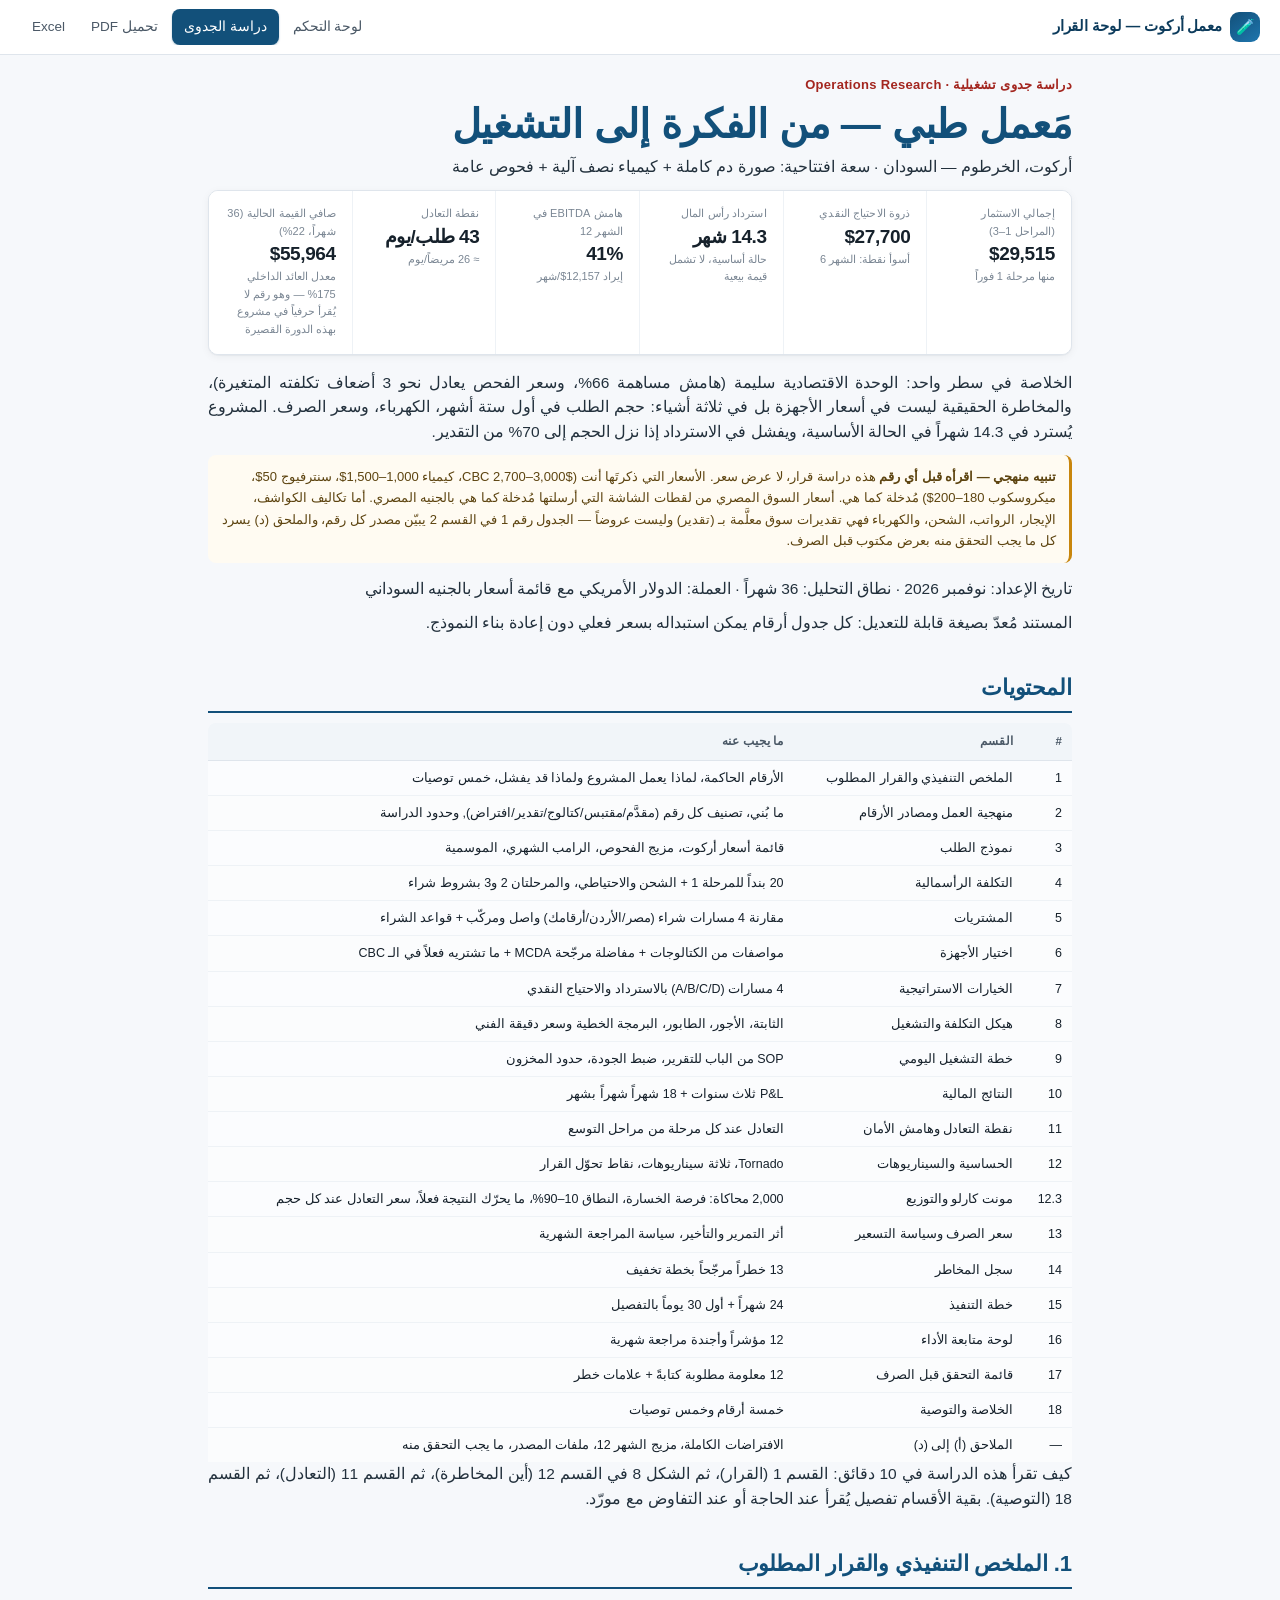
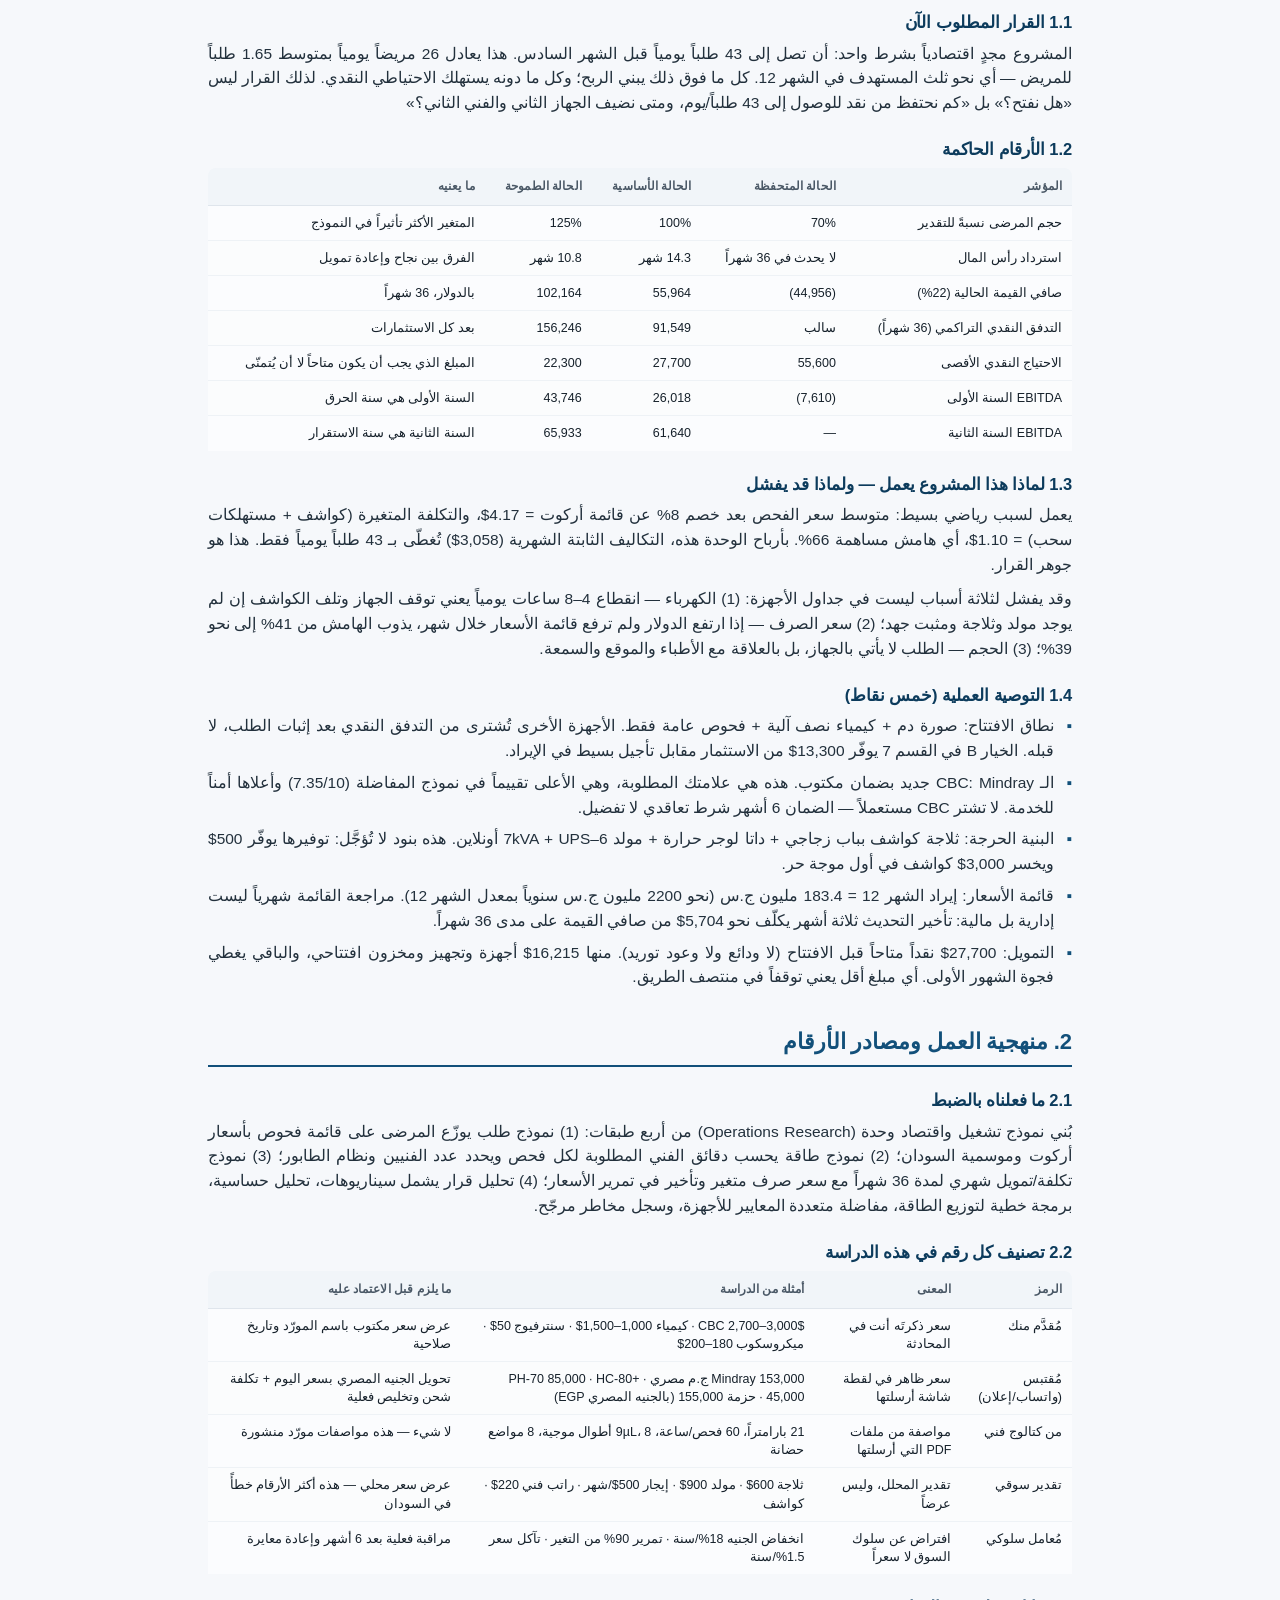
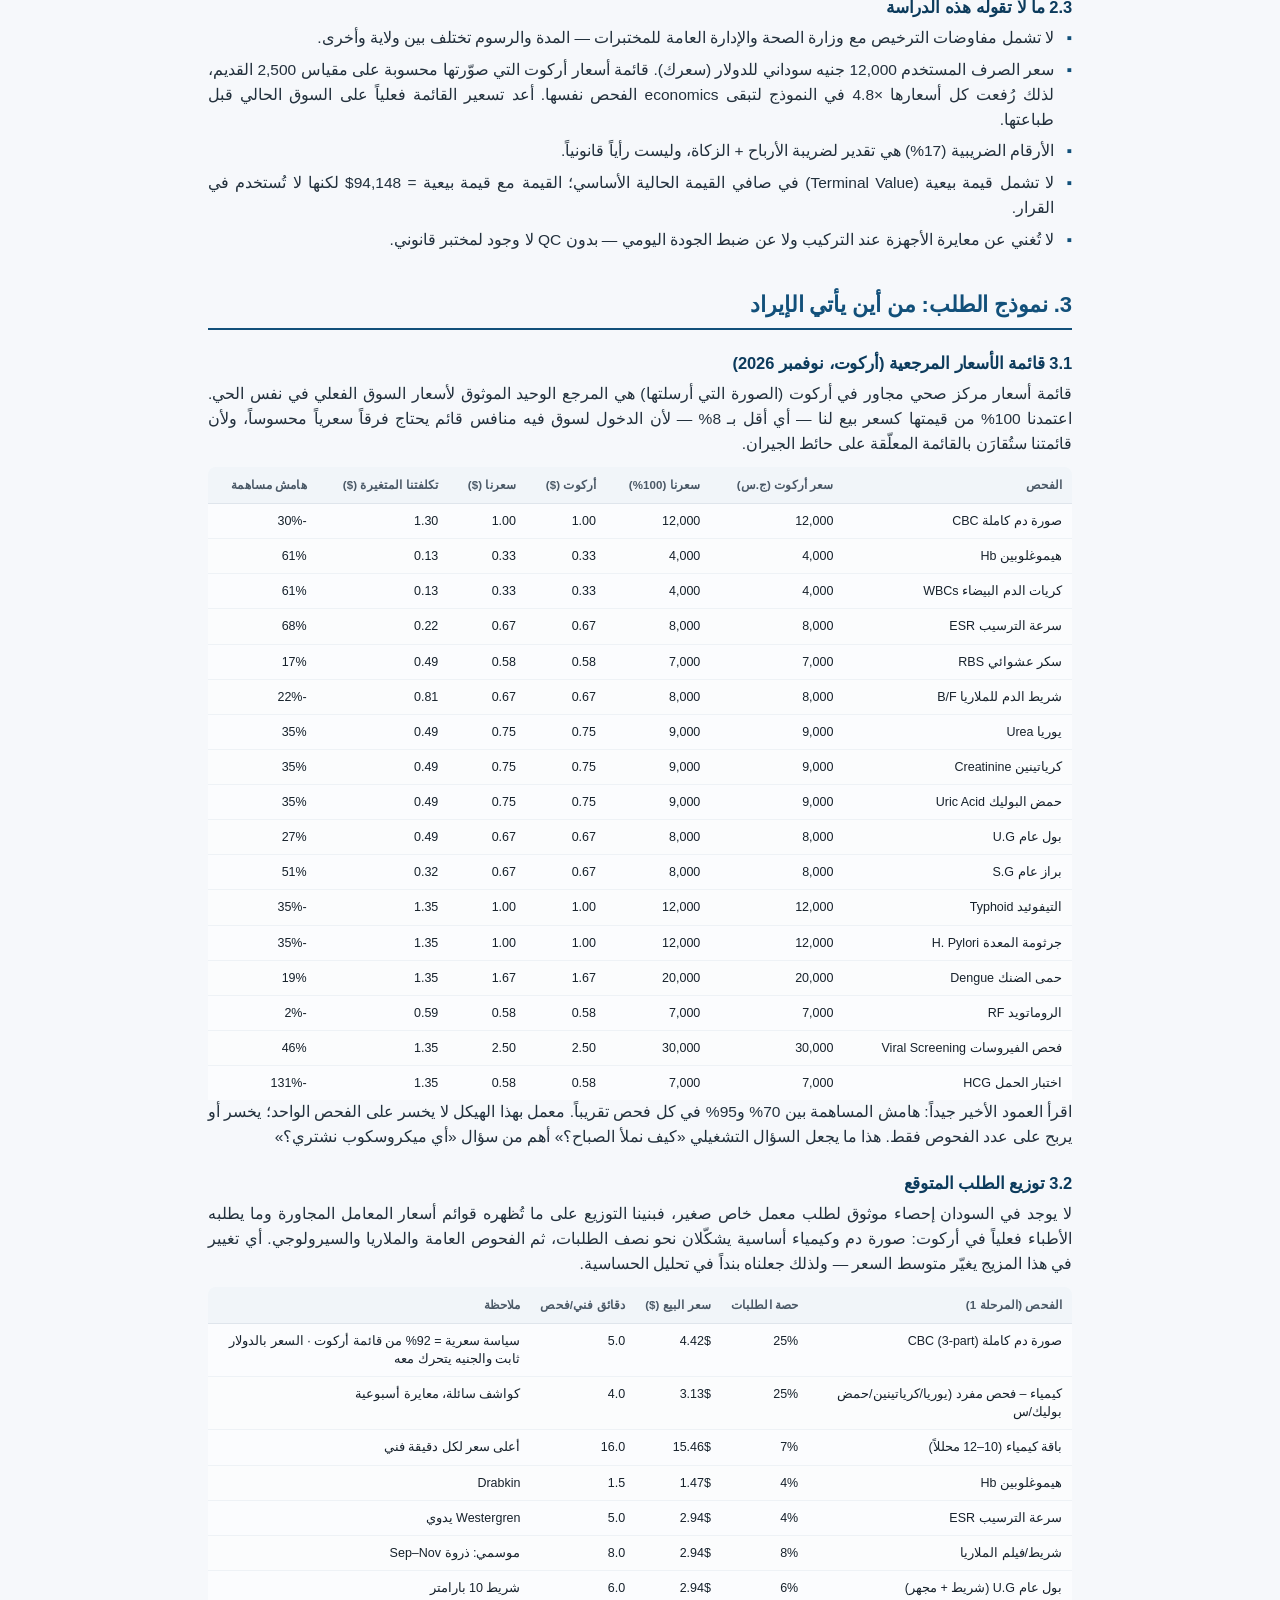
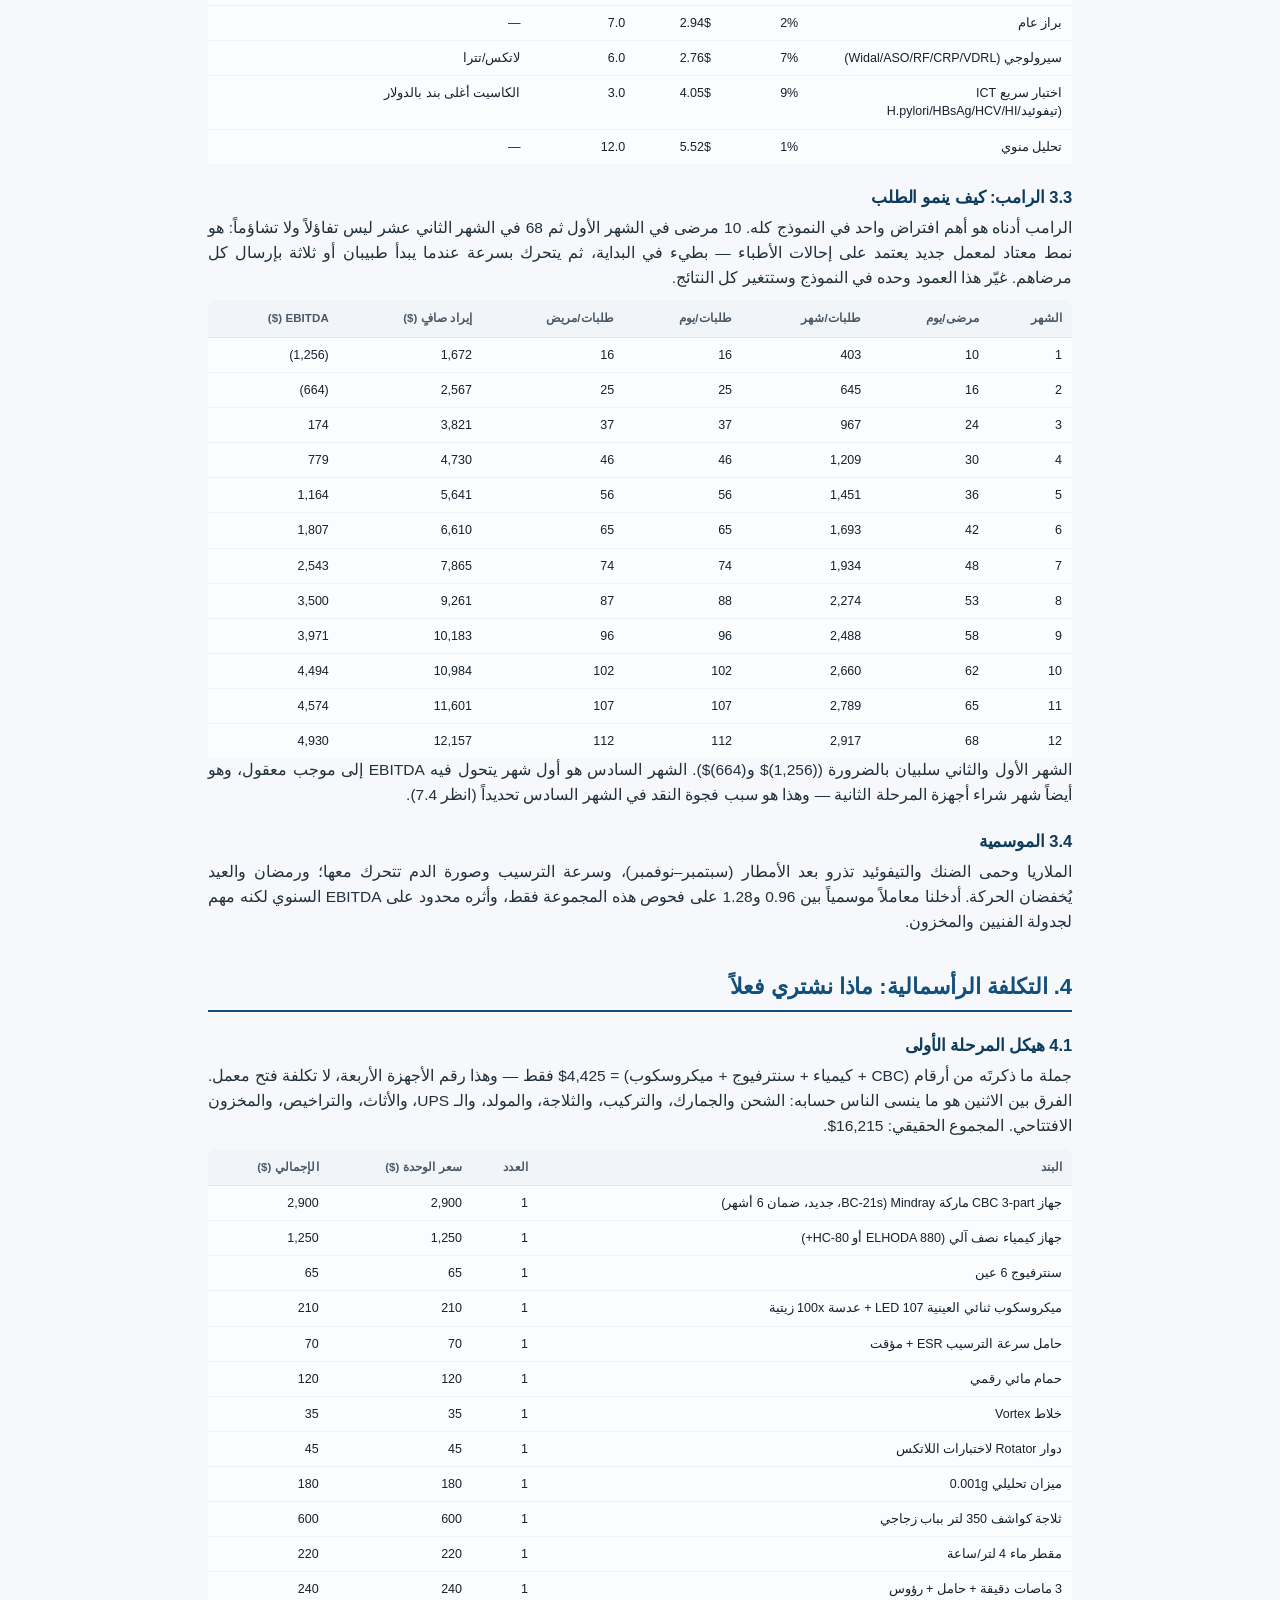
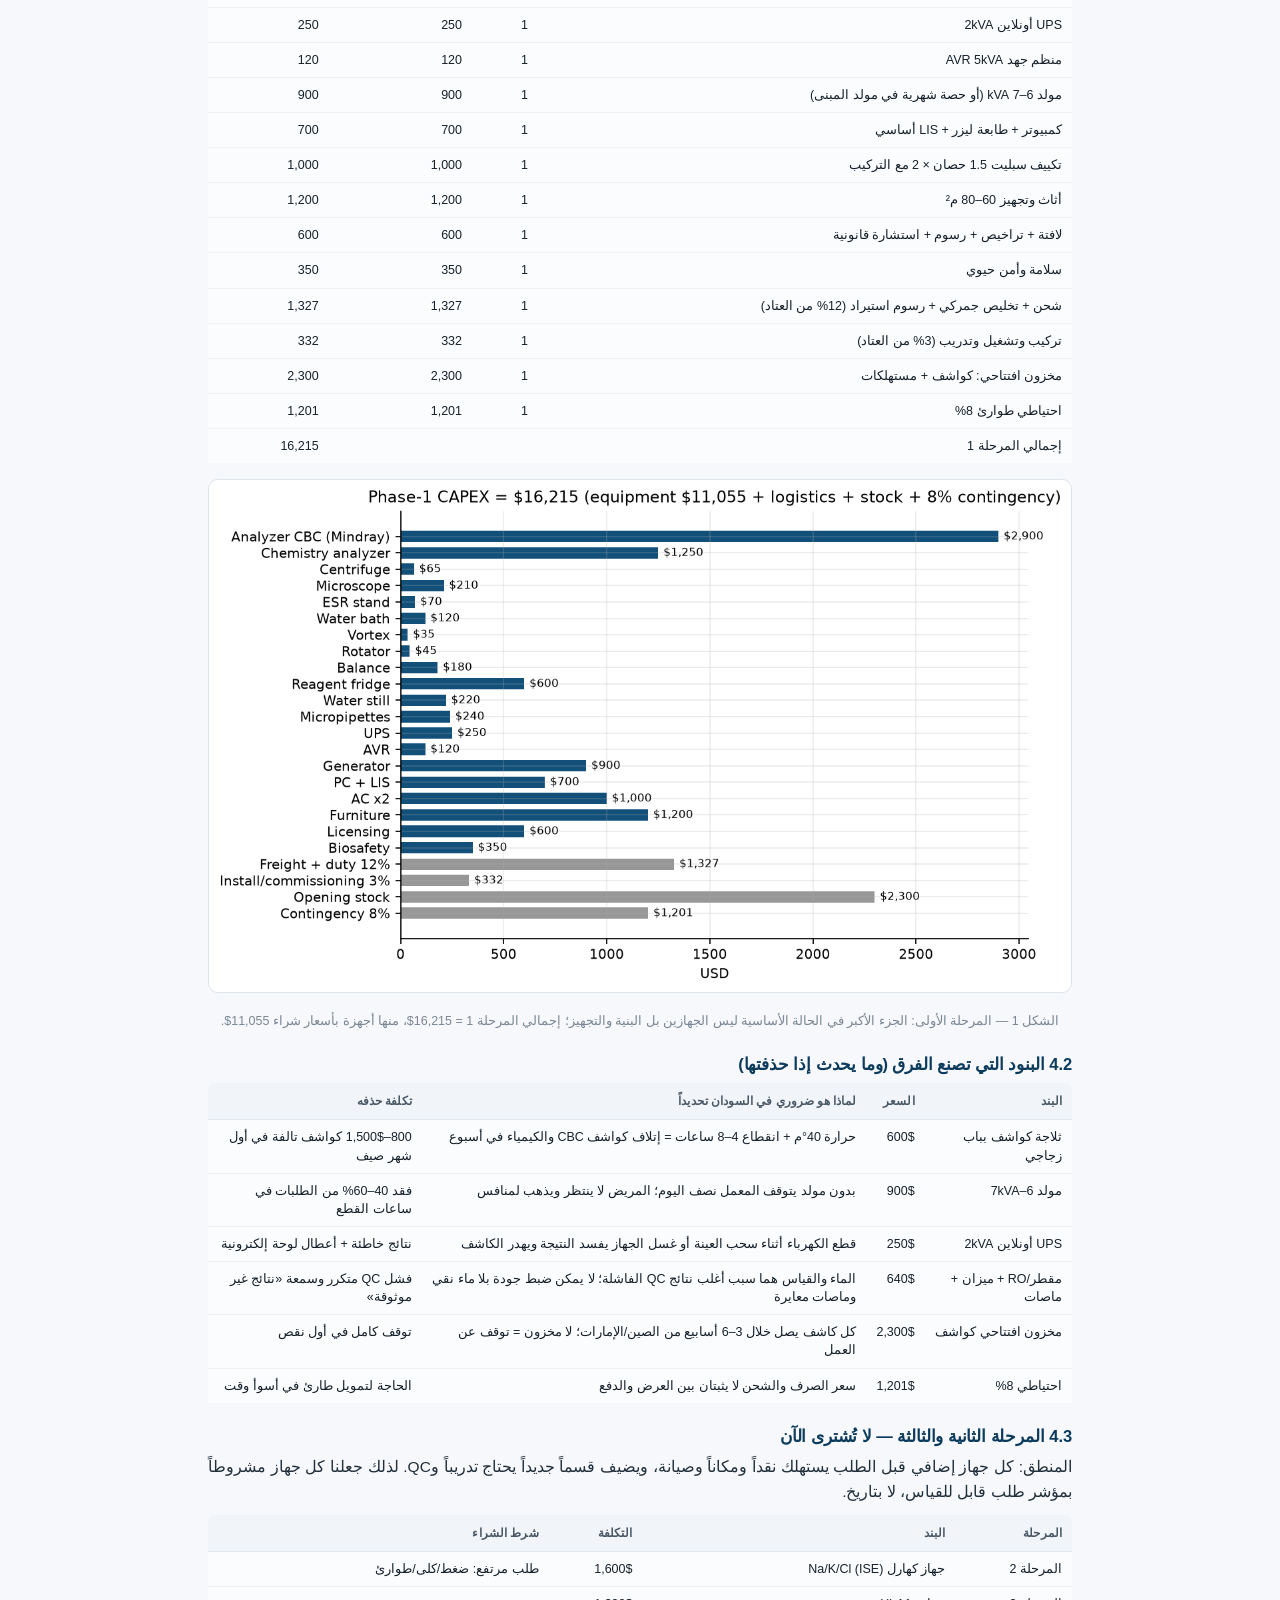
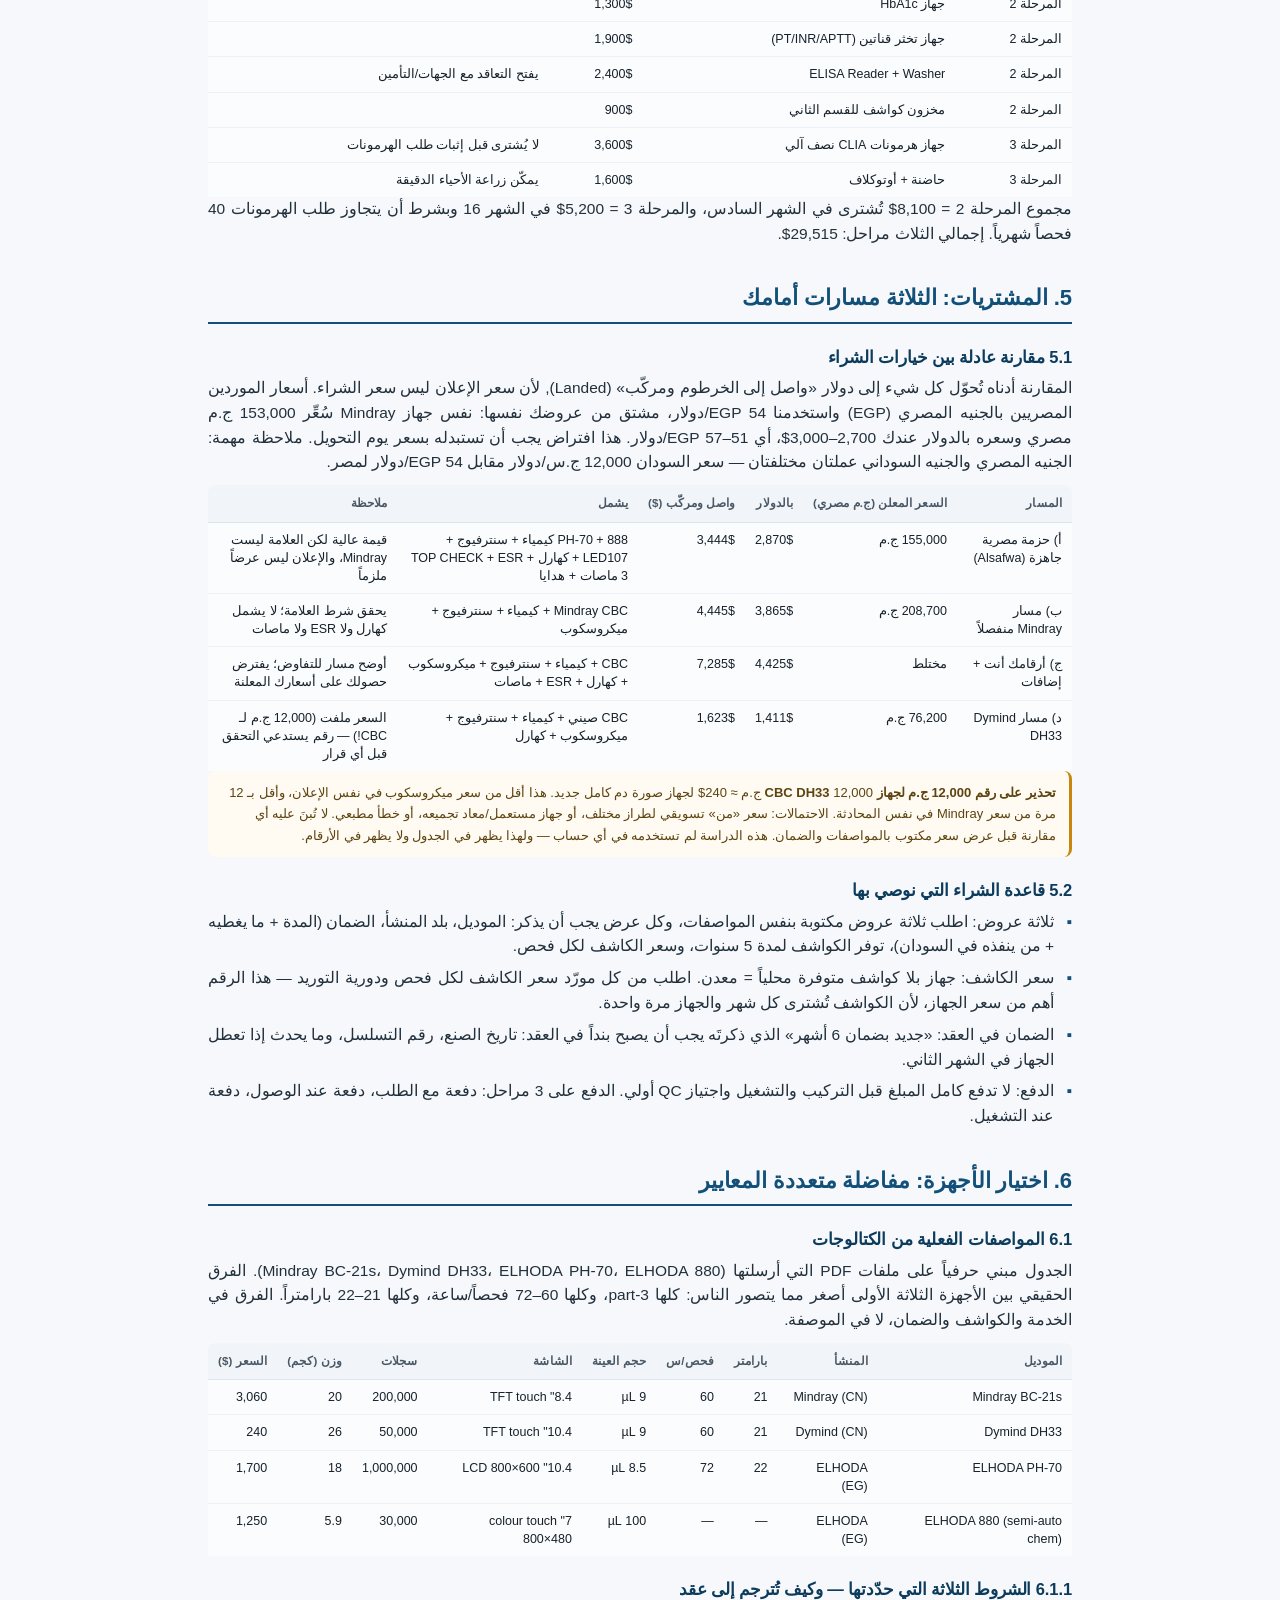
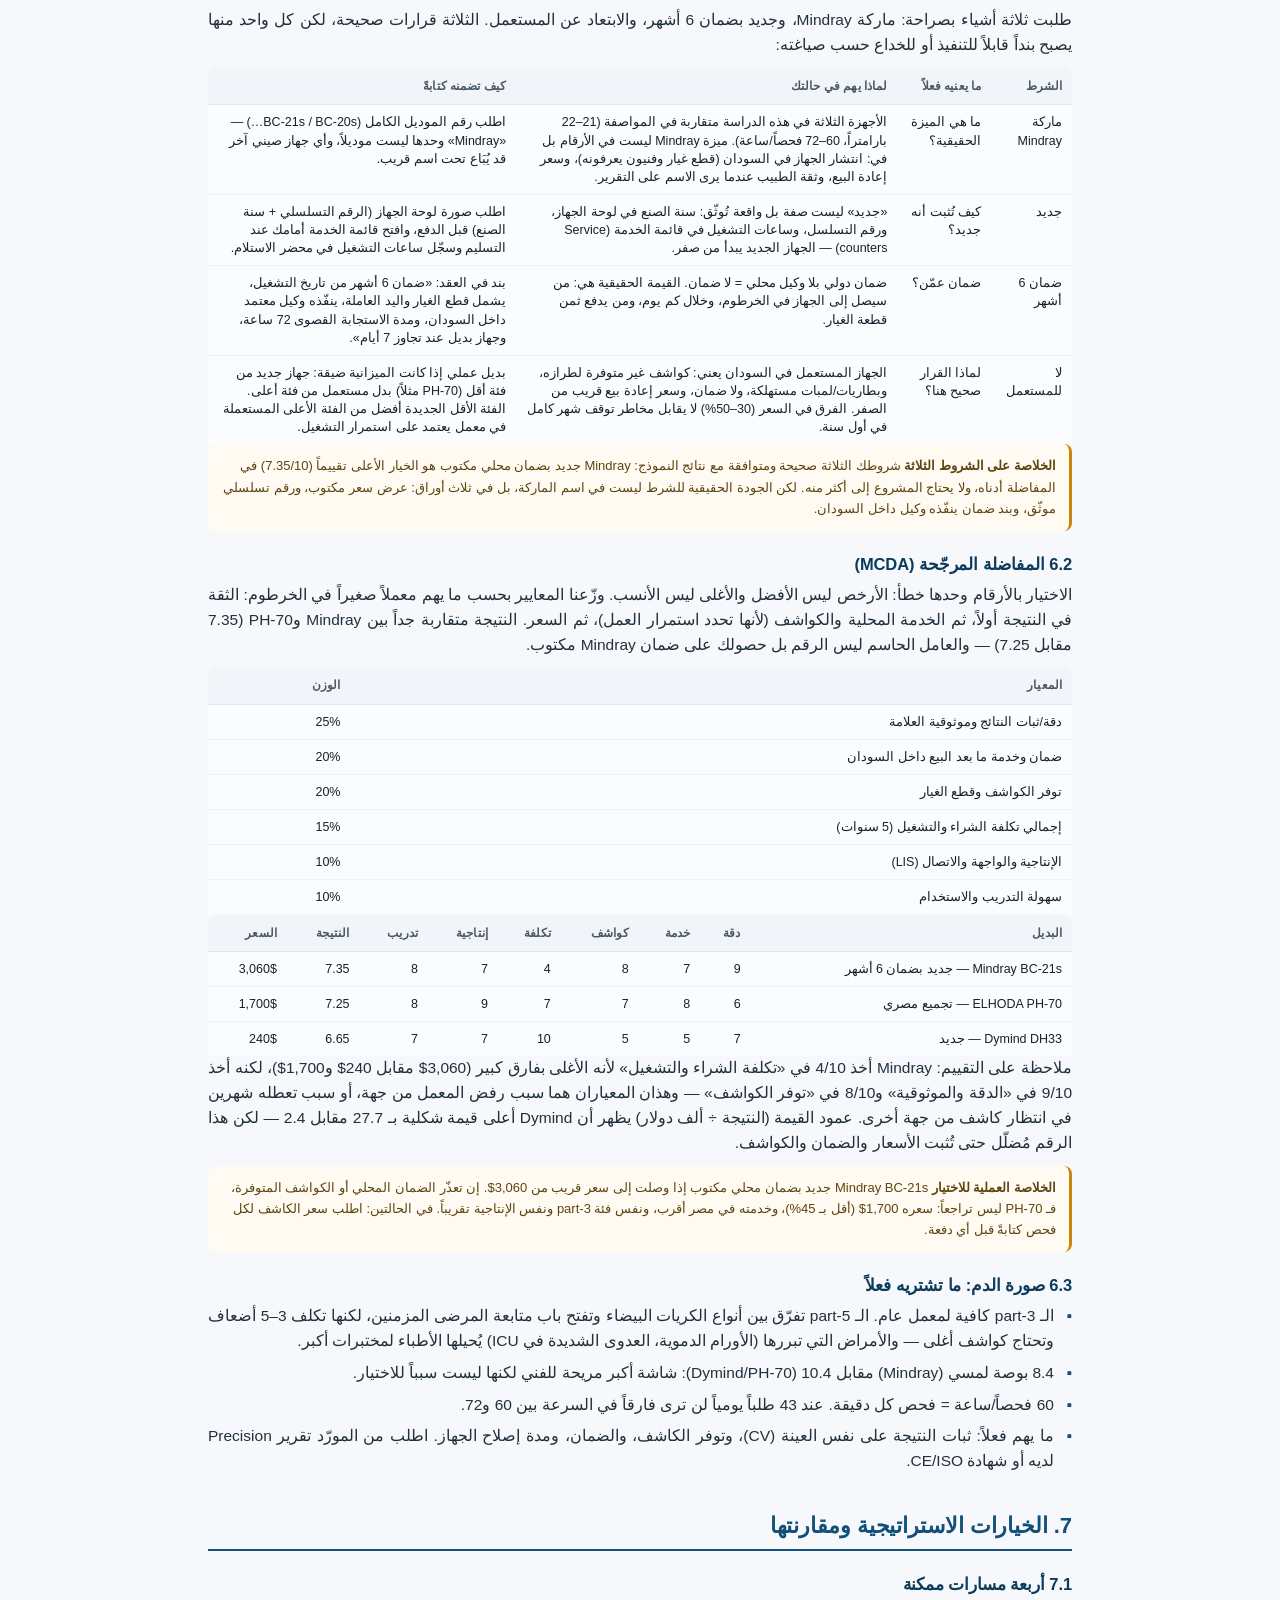
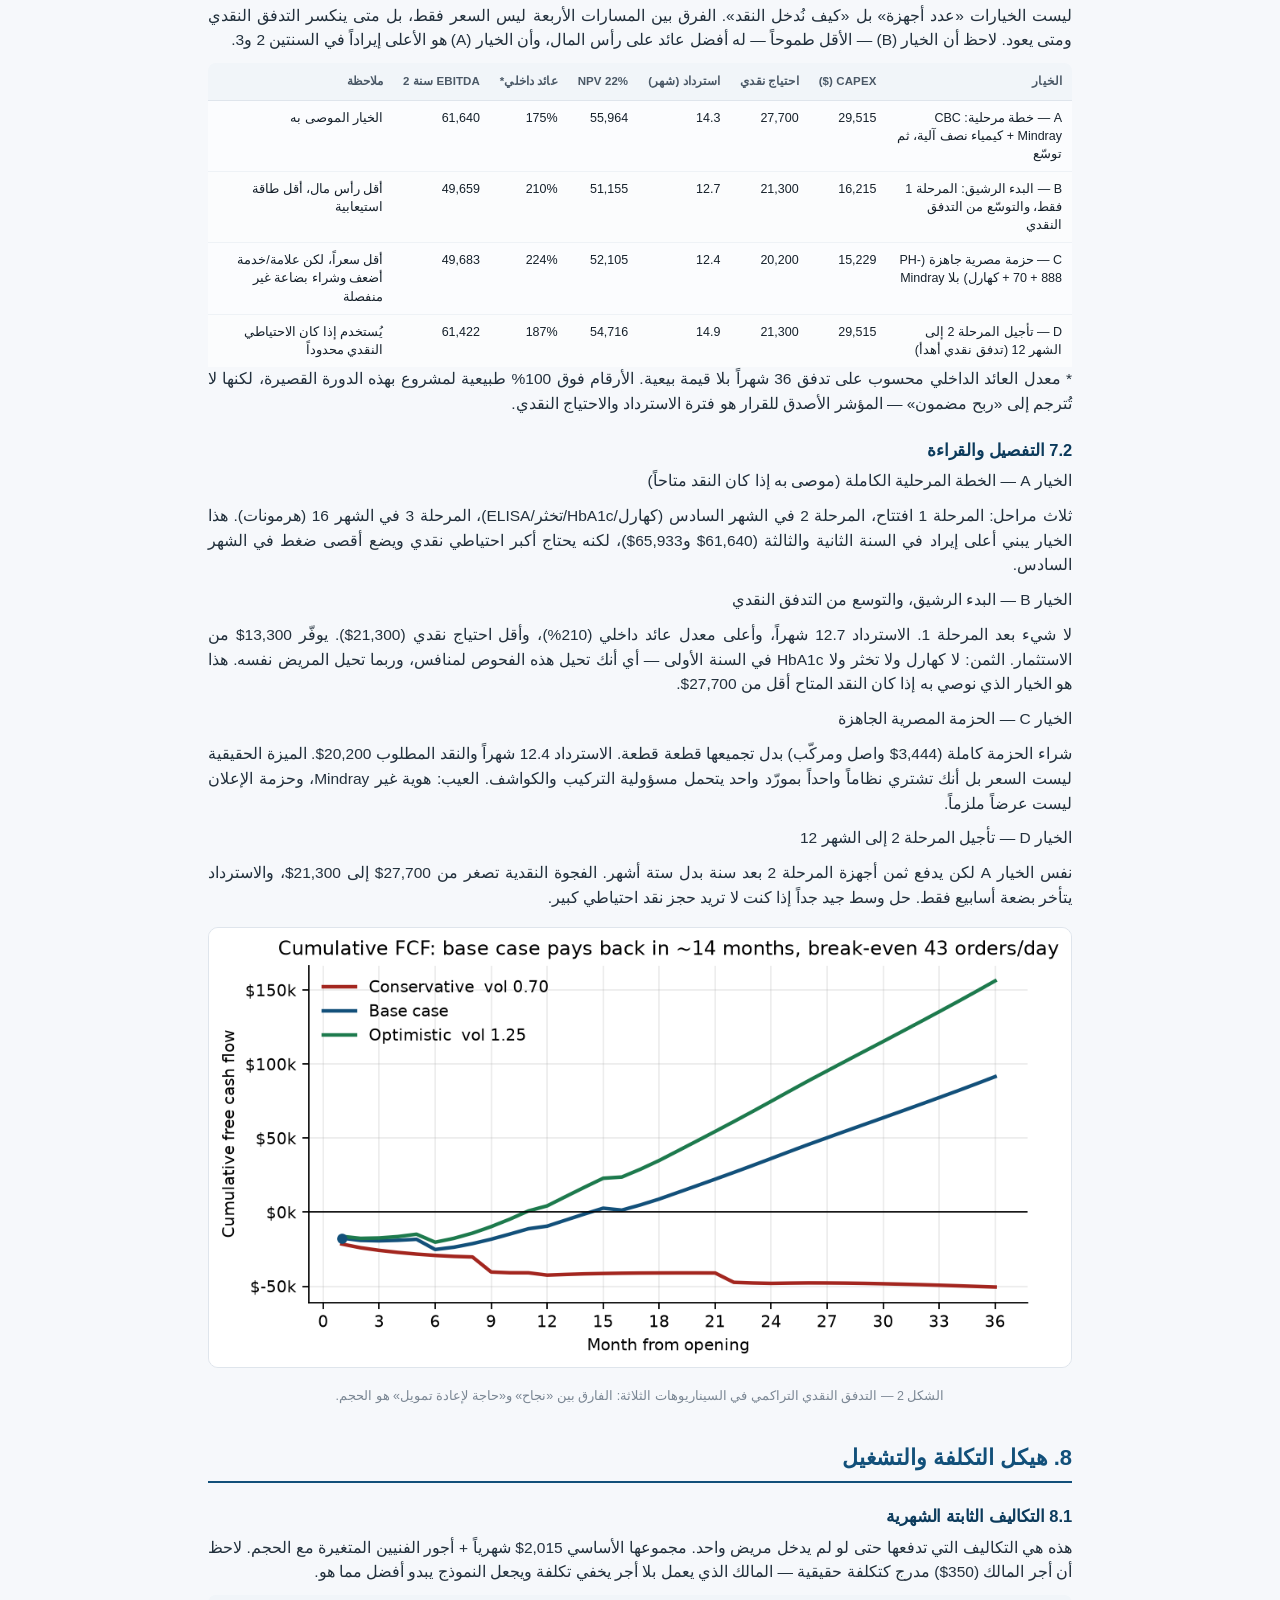
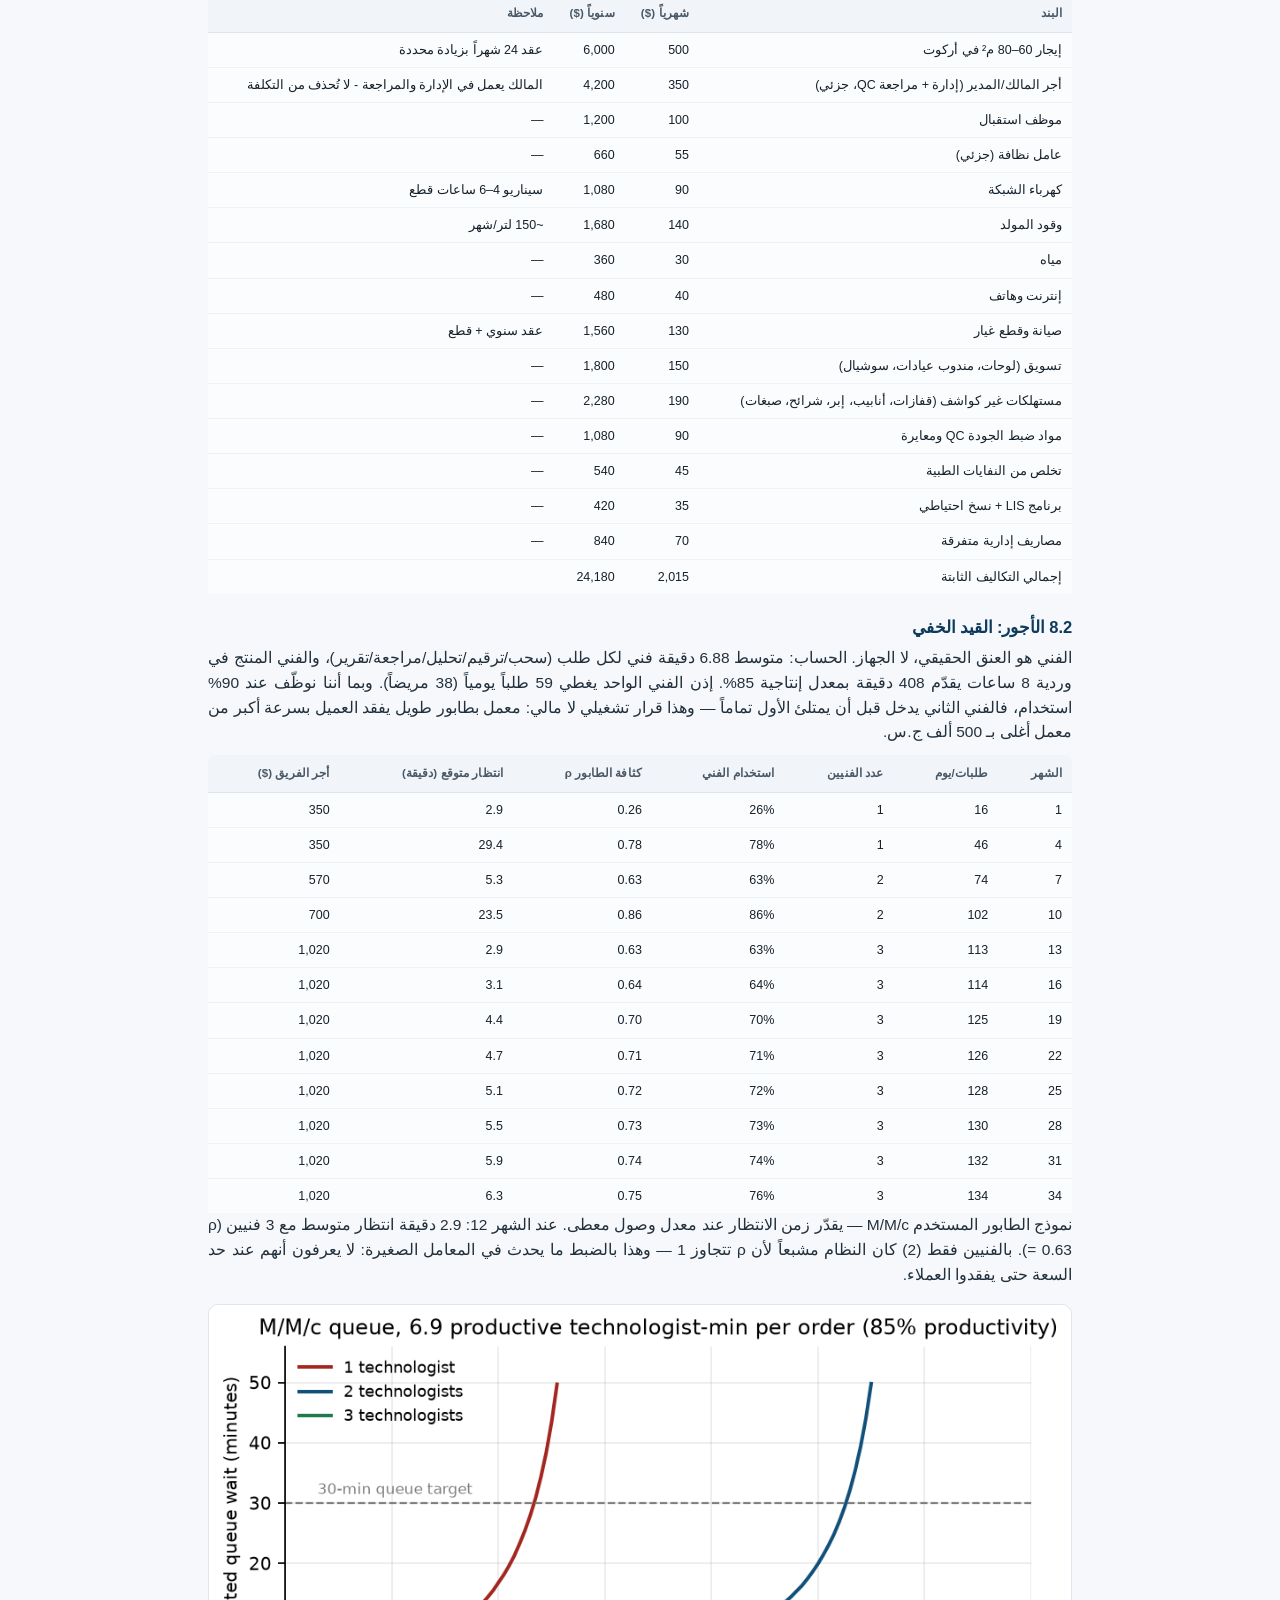
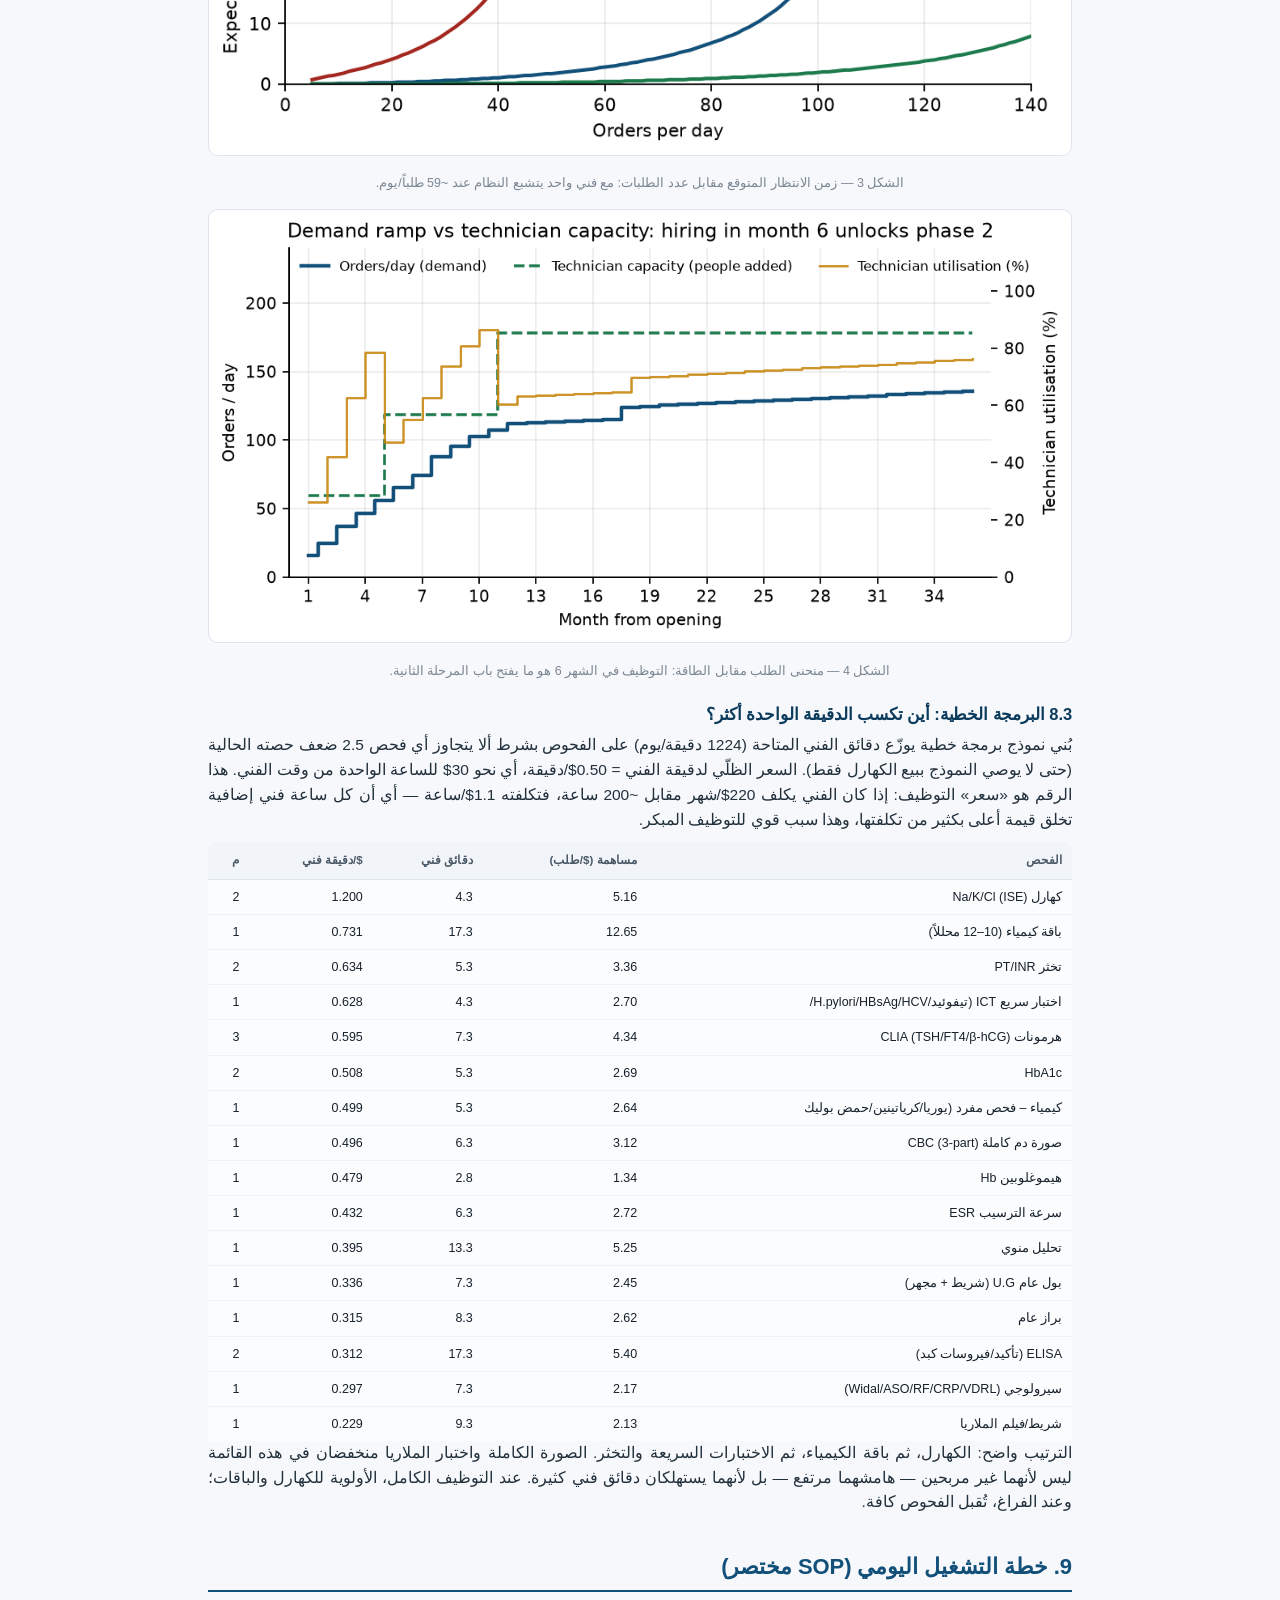
==== commit e7cd8ebe: "Quant upgrade: real FX exposure engine, Monte Carlo tab, price-ladder analysis - model.py: FX exposu" ====
--- a/study.html
+++ b/study.html
@@ -22,9 +22,9 @@
 
 <div class="hero"><p class="kicker">دراسة جدوى تشغيلية · Operations Research</p><h1 class="cover">مَعمل طبي  —  من الفكرة إلى التشغيل</h1>
 <p>أركوت، الخرطوم — السودان   ·   سعة افتتاحية: صورة دم كاملة + كيمياء نصف آلية + فحوص عامة</p>
-<div class="kpis doc-kpis"><div class="kpi"><span class="k">إجمالي الاستثمار (المراحل 1–3)</span><span class="v">$29,515</span><span class="d">منها مرحلة 1 فوراً</span></div><div class="kpi"><span class="k">ذروة الاحتياج النقدي</span><span class="v">$27,300</span><span class="d">أسوأ نقطة: الشهر 6</span></div><div class="kpi"><span class="k">استرداد رأس المال</span><span class="v">13.8 شهر</span><span class="d">حالة أساسية، لا تشمل قيمة بيعية</span></div><div class="kpi"><span class="k">هامش EBITDA في الشهر 12</span><span class="v">42%</span><span class="d">إيراد 12,497$/شهر</span></div><div class="kpi"><span class="k">نقطة التعادل</span><span class="v">41 طلب/يوم</span><span class="d">≈ 25 مريضاً/يوم</span></div><div class="kpi"><span class="k">صافي القيمة الحالية (36 شهراً، 22%)</span><span class="v">$65,238</span><span class="d">معدل العائد الداخلي مرتفع جداً (&gt;150%) ولا يُقرأ حرفياً</span></div></div>
-
-<p>الخلاصة في سطر واحد: الوحدة الاقتصادية سليمة جداً (هامش مساهمة 66%، سعر الفحص يعادل 3–4 أضعاف تكلفته المتغيرة)، والمخاطرة الحقيقية ليست في أسعار الأجهزة بل في ثلاثة أشياء: حجم الطلب في أول ستة أشهر، الكهرباء، وسعر الصرف. المشروع يُسترد في 14 شهراً في الحالة الأساسية، ويفشل في الاسترداد إذا نزل الحجم إلى 70% من التقدير.</p>
+<div class="kpis doc-kpis"><div class="kpi"><span class="k">إجمالي الاستثمار (المراحل 1–3)</span><span class="v">$29,515</span><span class="d">منها مرحلة 1 فوراً</span></div><div class="kpi"><span class="k">ذروة الاحتياج النقدي</span><span class="v">$27,700</span><span class="d">أسوأ نقطة: الشهر 6</span></div><div class="kpi"><span class="k">استرداد رأس المال</span><span class="v">14.3 شهر</span><span class="d">حالة أساسية، لا تشمل قيمة بيعية</span></div><div class="kpi"><span class="k">هامش EBITDA في الشهر 12</span><span class="v">41%</span><span class="d">إيراد 12,157$/شهر</span></div><div class="kpi"><span class="k">نقطة التعادل</span><span class="v">43 طلب/يوم</span><span class="d">≈ 26 مريضاً/يوم</span></div><div class="kpi"><span class="k">صافي القيمة الحالية (36 شهراً، 22%)</span><span class="v">$55,964</span><span class="d">معدل العائد الداخلي 175% — وهو رقم لا يُقرأ حرفياً في مشروع بهذه الدورة القصيرة</span></div></div>
+
+<p>الخلاصة في سطر واحد: الوحدة الاقتصادية سليمة (هامش مساهمة 66%، وسعر الفحص يعادل نحو 3 أضعاف تكلفته المتغيرة)، والمخاطرة الحقيقية ليست في أسعار الأجهزة بل في ثلاثة أشياء: حجم الطلب في أول ستة أشهر، الكهرباء، وسعر الصرف. المشروع يُسترد في 14.3 شهراً في الحالة الأساسية، ويفشل في الاسترداد إذا نزل الحجم إلى 70% من التقدير.</p>
 
 <div class="note"><strong>تنبيه منهجي — اقرأه قبل أي رقم</strong> هذه دراسة قرار، لا عرض سعر. الأسعار التي ذكرتَها أنت (CBC 2,700–3,000$، كيمياء 1,000–1,500$، سنترفيوج 50$، ميكروسكوب 180–200$) مُدخلة كما هي. أسعار السوق المصري من لقطات الشاشة التي أرسلتها مُدخلة كما هي بالجنيه المصري. أما تكاليف الكواشف، الإيجار، الرواتب، الشحن، والكهرباء فهي تقديرات سوق معلَّمة بـ (تقدير) وليست عروضاً — الجدول رقم 1 في القسم 2 يبيّن مصدر كل رقم، والملحق (د) يسرد كل ما يجب التحقق منه بعرض مكتوب قبل الصرف.</div>
 
@@ -32,40 +32,40 @@
 <p>تاريخ الإعداد: نوفمبر 2026   ·   نطاق التحليل: 36 شهراً   ·   العملة: الدولار الأمريكي مع قائمة أسعار بالجنيه السوداني</p>
 <p>المستند مُعدّ بصيغة قابلة للتعديل: كل جدول أرقام يمكن استبداله بسعر فعلي دون إعادة بناء النموذج.</p>
 </div><h2 id="المحتويات">المحتويات</h2>
-<div class="tw"><table class="tbl"><tr><th>#</th><th>القسم</th><th>ما يجيب عنه</th></tr><tr><td>1</td><td>الملخص التنفيذي والقرار المطلوب</td><td>الأرقام الحاكمة، لماذا يعمل المشروع ولماذا قد يفشل، خمس توصيات</td></tr><tr><td>2</td><td>منهجية العمل ومصادر الأرقام</td><td>ما بُني، تصنيف كل رقم (مقدَّم/مقتبس/كتالوج/تقدير/افتراض), وحدود الدراسة</td></tr><tr><td>3</td><td>نموذج الطلب</td><td>قائمة أسعار أركوت، مزيج الفحوص، الرامب الشهري، الموسمية</td></tr><tr><td>4</td><td>التكلفة الرأسمالية</td><td>20 بنداً للمرحلة 1 + الشحن والاحتياطي، والمرحلتان 2 و3 بشروط شراء</td></tr><tr><td>5</td><td>المشتريات</td><td>مقارنة 4 مسارات شراء (مصر/الأردن/أرقامك) واصل ومركّب + قواعد الشراء</td></tr><tr><td>6</td><td>اختيار الأجهزة</td><td>مواصفات من الكتالوجات + مفاضلة مرجّحة MCDA + ما تشتريه فعلاً في الـ CBC</td></tr><tr><td>7</td><td>الخيارات الاستراتيجية</td><td>4 مسارات (A/B/C/D) بالاسترداد والاحتياج النقدي</td></tr><tr><td>8</td><td>هيكل التكلفة والتشغيل</td><td>الثابتة، الأجور، الطابور، البرمجة الخطية وسعر دقيقة الفني</td></tr><tr><td>9</td><td>خطة التشغيل اليومي</td><td>SOP من الباب للتقرير، ضبط الجودة، حدود المخزون</td></tr><tr><td>10</td><td>النتائج المالية</td><td>P&amp;L ثلاث سنوات + 18 شهراً شهراً بشهر</td></tr><tr><td>11</td><td>نقطة التعادل وهامش الأمان</td><td>التعادل عند كل مرحلة من مراحل التوسع</td></tr><tr><td>12</td><td>الحساسية والسيناريوهات</td><td>Tornado، ثلاثة سيناريوهات، نقاط تحوّل القرار</td></tr><tr><td>13</td><td>سعر الصرف وسياسة التسعير</td><td>أثر التمرير والتأخير، سياسة المراجعة الشهرية</td></tr><tr><td>14</td><td>سجل المخاطر</td><td>13 خطراً مرجّحاً بخطة تخفيف</td></tr><tr><td>15</td><td>خطة التنفيذ</td><td>24 شهراً + أول 30 يوماً بالتفصيل</td></tr><tr><td>16</td><td>لوحة متابعة الأداء</td><td>12 مؤشراً وأجندة مراجعة شهرية</td></tr><tr><td>17</td><td>قائمة التحقق قبل الصرف</td><td>12 معلومة مطلوبة كتابةً + علامات خطر</td></tr><tr><td>18</td><td>الخلاصة والتوصية</td><td>خمسة أرقام وخمس توصيات</td></tr><tr><td>—</td><td>الملاحق (أ) إلى (د)</td><td>الافتراضات الكاملة، مزيج الشهر 12، ملفات المصدر، ما يجب التحقق منه</td></tr></table></div>
+<div class="tw"><table class="tbl"><tr><th>#</th><th>القسم</th><th>ما يجيب عنه</th></tr><tr><td>1</td><td>الملخص التنفيذي والقرار المطلوب</td><td>الأرقام الحاكمة، لماذا يعمل المشروع ولماذا قد يفشل، خمس توصيات</td></tr><tr><td>2</td><td>منهجية العمل ومصادر الأرقام</td><td>ما بُني، تصنيف كل رقم (مقدَّم/مقتبس/كتالوج/تقدير/افتراض), وحدود الدراسة</td></tr><tr><td>3</td><td>نموذج الطلب</td><td>قائمة أسعار أركوت، مزيج الفحوص، الرامب الشهري، الموسمية</td></tr><tr><td>4</td><td>التكلفة الرأسمالية</td><td>20 بنداً للمرحلة 1 + الشحن والاحتياطي، والمرحلتان 2 و3 بشروط شراء</td></tr><tr><td>5</td><td>المشتريات</td><td>مقارنة 4 مسارات شراء (مصر/الأردن/أرقامك) واصل ومركّب + قواعد الشراء</td></tr><tr><td>6</td><td>اختيار الأجهزة</td><td>مواصفات من الكتالوجات + مفاضلة مرجّحة MCDA + ما تشتريه فعلاً في الـ CBC</td></tr><tr><td>7</td><td>الخيارات الاستراتيجية</td><td>4 مسارات (A/B/C/D) بالاسترداد والاحتياج النقدي</td></tr><tr><td>8</td><td>هيكل التكلفة والتشغيل</td><td>الثابتة، الأجور، الطابور، البرمجة الخطية وسعر دقيقة الفني</td></tr><tr><td>9</td><td>خطة التشغيل اليومي</td><td>SOP من الباب للتقرير، ضبط الجودة، حدود المخزون</td></tr><tr><td>10</td><td>النتائج المالية</td><td>P&amp;L ثلاث سنوات + 18 شهراً شهراً بشهر</td></tr><tr><td>11</td><td>نقطة التعادل وهامش الأمان</td><td>التعادل عند كل مرحلة من مراحل التوسع</td></tr><tr><td>12</td><td>الحساسية والسيناريوهات</td><td>Tornado، ثلاثة سيناريوهات، نقاط تحوّل القرار</td></tr><tr><td>12.3</td><td>مونت كارلو والتوزيع</td><td>2,000 محاكاة: فرصة الخسارة، النطاق 10–90%، ما يحرّك النتيجة فعلاً، سعر التعادل عند كل حجم</td></tr><tr><td>13</td><td>سعر الصرف وسياسة التسعير</td><td>أثر التمرير والتأخير، سياسة المراجعة الشهرية</td></tr><tr><td>14</td><td>سجل المخاطر</td><td>13 خطراً مرجّحاً بخطة تخفيف</td></tr><tr><td>15</td><td>خطة التنفيذ</td><td>24 شهراً + أول 30 يوماً بالتفصيل</td></tr><tr><td>16</td><td>لوحة متابعة الأداء</td><td>12 مؤشراً وأجندة مراجعة شهرية</td></tr><tr><td>17</td><td>قائمة التحقق قبل الصرف</td><td>12 معلومة مطلوبة كتابةً + علامات خطر</td></tr><tr><td>18</td><td>الخلاصة والتوصية</td><td>خمسة أرقام وخمس توصيات</td></tr><tr><td>—</td><td>الملاحق (أ) إلى (د)</td><td>الافتراضات الكاملة، مزيج الشهر 12، ملفات المصدر، ما يجب التحقق منه</td></tr></table></div>
 
 <p>كيف تقرأ هذه الدراسة في 10 دقائق: القسم 1 (القرار)، ثم الشكل 8 في القسم 12 (أين المخاطرة)، ثم القسم 11 (التعادل)، ثم القسم 18 (التوصية). بقية الأقسام تفصيل يُقرأ عند الحاجة أو عند التفاوض مع مورّد.</p>
 <h2 id="1-الملخص-التنفيذي-والقرار-المطلوب">1. الملخص التنفيذي والقرار المطلوب</h2>
 <h3>1.1 القرار المطلوب الآن</h3>
-<p>المشروع مجدٍ اقتصادياً بشرط واحد: أن تصل إلى 41 طلباً يومياً قبل الشهر السادس. هذا يعادل 25 مريضاً يومياً بمتوسط 1.65 طلباً للمريض — أي نحو ثلث المستهدف في الشهر 12. كل ما فوق ذلك يبني الربح؛ وكل ما دونه يستهلك الاحتياطي النقدي. لذلك القرار ليس «هل نفتح؟» بل «كم نحتفظ من نقد للوصول إلى 43 طلباً/يوم، ومتى نضيف الجهاز الثاني والفني الثاني؟»</p>
+<p>المشروع مجدٍ اقتصادياً بشرط واحد: أن تصل إلى 43 طلباً يومياً قبل الشهر السادس. هذا يعادل 26 مريضاً يومياً بمتوسط 1.65 طلباً للمريض — أي نحو ثلث المستهدف في الشهر 12. كل ما فوق ذلك يبني الربح؛ وكل ما دونه يستهلك الاحتياطي النقدي. لذلك القرار ليس «هل نفتح؟» بل «كم نحتفظ من نقد للوصول إلى 43 طلباً/يوم، ومتى نضيف الجهاز الثاني والفني الثاني؟»</p>
 <h3>1.2 الأرقام الحاكمة</h3>
-<div class="tw"><table class="tbl"><tr><th>المؤشر</th><th>الحالة المتحفظة</th><th>الحالة الأساسية</th><th>الحالة الطموحة</th><th>ما يعنيه</th></tr><tr><td>حجم المرضى نسبةً للتقدير</td><td>70%</td><td>100%</td><td>125%</td><td>المتغير الأكثر تأثيراً في النموذج</td></tr><tr><td>استرداد رأس المال</td><td>لا يحدث في 36 شهراً</td><td>13.8 شهر</td><td>10.6 شهر</td><td>الفرق بين نجاح وإعادة تمويل</td></tr><tr><td>صافي القيمة الحالية (22%)</td><td>(20,716)</td><td>65,238</td><td>110,626</td><td>بالدولار، 36 شهراً</td></tr><tr><td>التدفق النقدي التراكمي (36 شهراً)</td><td>سالب</td><td>105,257</td><td>168,752</td><td>بعد كل الاستثمارات</td></tr><tr><td>الاحتياج النقدي الأقصى</td><td>42,800</td><td>27,300</td><td>21,900</td><td>المبلغ الذي يجب أن يكون متاحاً لا أن يُتمنّى</td></tr><tr><td>EBITDA السنة الأولى</td><td>(3,748)</td><td>27,958</td><td>45,525</td><td>السنة الأولى هي سنة الحرق</td></tr><tr><td>EBITDA السنة الثانية</td><td>—</td><td>67,347</td><td>74,780</td><td>السنة الثانية هي سنة الاستقرار</td></tr></table></div>
+<div class="tw"><table class="tbl"><tr><th>المؤشر</th><th>الحالة المتحفظة</th><th>الحالة الأساسية</th><th>الحالة الطموحة</th><th>ما يعنيه</th></tr><tr><td>حجم المرضى نسبةً للتقدير</td><td>70%</td><td>100%</td><td>125%</td><td>المتغير الأكثر تأثيراً في النموذج</td></tr><tr><td>استرداد رأس المال</td><td>لا يحدث في 36 شهراً</td><td>14.3 شهر</td><td>10.8 شهر</td><td>الفرق بين نجاح وإعادة تمويل</td></tr><tr><td>صافي القيمة الحالية (22%)</td><td>(44,956)</td><td>55,964</td><td>102,164</td><td>بالدولار، 36 شهراً</td></tr><tr><td>التدفق النقدي التراكمي (36 شهراً)</td><td>سالب</td><td>91,549</td><td>156,246</td><td>بعد كل الاستثمارات</td></tr><tr><td>الاحتياج النقدي الأقصى</td><td>55,600</td><td>27,700</td><td>22,300</td><td>المبلغ الذي يجب أن يكون متاحاً لا أن يُتمنّى</td></tr><tr><td>EBITDA السنة الأولى</td><td>(7,610)</td><td>26,018</td><td>43,746</td><td>السنة الأولى هي سنة الحرق</td></tr><tr><td>EBITDA السنة الثانية</td><td>—</td><td>61,640</td><td>65,933</td><td>السنة الثانية هي سنة الاستقرار</td></tr></table></div>
 
 <h3>1.3 لماذا هذا المشروع يعمل — ولماذا قد يفشل</h3>
-<p>يعمل لسبب رياضي بسيط: متوسط سعر الفحص بعد خصم 8% عن قائمة أركوت = 4.28$، والتكلفة المتغيرة (كواشف + مستهلكات سحب) = 1.10$، أي هامش مساهمة 67%. بأرباح الوحدة هذه، التكاليف الثابتة الشهرية (3,058$) تُغطّى بـ 41 طلباً يومياً فقط. هذا هو جوهر القرار.</p>
-<p>وقد يفشل لثلاثة أسباب ليست في جداول الأجهزة: (1) الكهرباء — انقطاع 4–8 ساعات يومياً يعني توقف الجهاز وتلف الكواشف إن لم يوجد مولد وثلاجة ومثبت جهد؛ (2) سعر الصرف — إذا ارتفع الدولار ولم ترفع قائمة الأسعار خلال شهر، يذوب الهامش من 42% إلى نحو 42%؛ (3) الحجم — الطلب لا يأتي بالجهاز، بل بالعلاقة مع الأطباء والموقع والسمعة.</p>
+<p>يعمل لسبب رياضي بسيط: متوسط سعر الفحص بعد خصم 8% عن قائمة أركوت = 4.17$، والتكلفة المتغيرة (كواشف + مستهلكات سحب) = 1.10$، أي هامش مساهمة 66%. بأرباح الوحدة هذه، التكاليف الثابتة الشهرية (3,058$) تُغطّى بـ 43 طلباً يومياً فقط. هذا هو جوهر القرار.</p>
+<p>وقد يفشل لثلاثة أسباب ليست في جداول الأجهزة: (1) الكهرباء — انقطاع 4–8 ساعات يومياً يعني توقف الجهاز وتلف الكواشف إن لم يوجد مولد وثلاجة ومثبت جهد؛ (2) سعر الصرف — إذا ارتفع الدولار ولم ترفع قائمة الأسعار خلال شهر، يذوب الهامش من 41% إلى نحو 39%؛ (3) الحجم — الطلب لا يأتي بالجهاز، بل بالعلاقة مع الأطباء والموقع والسمعة.</p>
 <h3>1.4 التوصية العملية (خمس نقاط)</h3>
 <p class="bl">نطاق الافتتاح: صورة دم + كيمياء نصف آلية + فحوص عامة فقط. الأجهزة الأخرى تُشترى من التدفق النقدي بعد إثبات الطلب، لا قبله. الخيار B في القسم 7 يوفّر 13,300$ من الاستثمار مقابل تأجيل بسيط في الإيراد.</p>
 <p class="bl">الـ CBC: Mindray جديد بضمان مكتوب. هذه هي علامتك المطلوبة، وهي الأعلى تقييماً في نموذج المفاضلة (7.35/10) وأعلاها أمناً للخدمة. لا تشتر CBC مستعملاً — الضمان 6 أشهر شرط تعاقدي لا تفضيل.</p>
 <p class="bl">البنية الحرجة: ثلاجة كواشف بباب زجاجي + داتا لوجر حرارة + مولد 6–7kVA + UPS أونلاين. هذه بنود لا تُؤجَّل: توفيرها يوفّر 500$ ويخسر 3,000$ كواشف في أول موجة حر.</p>
-<p class="bl">قائمة الأسعار: إيراد الشهر 12 = 188.5 مليون ج.م (نحو 2262 مليون ج.م سنوياً بمعدل الشهر 12). مراجعة القائمة شهرياً ليست إدارية بل مالية: تأخير التحديث ثلاثة أشهر يكلّف نحو 0$ من صافي القيمة على مدى 36 شهراً.</p>
-<p class="bl">التمويل: 27,300$ نقداً متاحاً قبل الافتتاح (لا ودائع ولا وعود توريد). منها 16,215$ أجهزة وتجهيز ومخزون افتتاحي، والباقي يغطي فجوة الشهور الأولى. أي مبلغ أقل يعني توقفاً في منتصف الطريق.</p>
+<p class="bl">قائمة الأسعار: إيراد الشهر 12 = 183.4 مليون ج.س (نحو 2200 مليون ج.س سنوياً بمعدل الشهر 12). مراجعة القائمة شهرياً ليست إدارية بل مالية: تأخير التحديث ثلاثة أشهر يكلّف نحو 5,704$ من صافي القيمة على مدى 36 شهراً.</p>
+<p class="bl">التمويل: 27,700$ نقداً متاحاً قبل الافتتاح (لا ودائع ولا وعود توريد). منها 16,215$ أجهزة وتجهيز ومخزون افتتاحي، والباقي يغطي فجوة الشهور الأولى. أي مبلغ أقل يعني توقفاً في منتصف الطريق.</p>
 <h2 id="2-منهجية-العمل-ومصادر-الأرقام">2. منهجية العمل ومصادر الأرقام</h2>
 <h3>2.1 ما فعلناه بالضبط</h3>
 <p>بُني نموذج تشغيل واقتصاد وحدة (Operations Research) من أربع طبقات: (1) نموذج طلب يوزّع المرضى على قائمة فحوص بأسعار أركوت وموسمية السودان؛ (2) نموذج طاقة يحسب دقائق الفني المطلوبة لكل فحص ويحدد عدد الفنيين ونظام الطابور؛ (3) نموذج تكلفة/تمويل شهري لمدة 36 شهراً مع سعر صرف متغير وتأخير في تمرير الأسعار؛ (4) تحليل قرار يشمل سيناريوهات، تحليل حساسية، برمجة خطية لتوزيع الطاقة، مفاضلة متعددة المعايير للأجهزة، وسجل مخاطر مرجّح.</p>
 <h3>2.2 تصنيف كل رقم في هذه الدراسة</h3>
-<div class="tw"><table class="tbl"><tr><th>الرمز</th><th>المعنى</th><th>أمثلة من الدراسة</th><th>ما يلزم قبل الاعتماد عليه</th></tr><tr><td>مُقدَّم منك</td><td>سعر ذكرتَه أنت في المحادثة</td><td>CBC 2,700–3,000$ · كيمياء 1,000–1,500$ · سنترفيوج 50$ · ميكروسكوب 180–200$</td><td>عرض سعر مكتوب باسم المورّد وتاريخ صلاحية</td></tr><tr><td>مُقتبس (واتساب/إعلان)</td><td>سعر ظاهر في لقطة شاشة أرسلتها</td><td>Mindray 153,000 ج.م · PH-70 85,000 ج.م · HC-80+ 45,000 ج.م · حزمة 155,000 ج.م</td><td>تحويل الجنيه المصري بسعر اليوم + تكلفة شحن وتخليص فعلية</td></tr><tr><td>من كتالوج فني</td><td>مواصفة من ملفات PDF التي أرسلتها</td><td>21 بارامتراً، 60 فحص/ساعة، 9µL، 8 أطوال موجية، 8 مواضع حضانة</td><td>لا شيء — هذه مواصفات مورّد منشورة</td></tr><tr><td>تقدير سوقي</td><td>تقدير المحلل، وليس عرضاً</td><td>ثلاجة 600$ · مولد 900$ · إيجار 500$/شهر · راتب فني 220$ · كواشف</td><td>عرض سعر محلي — هذه أكثر الأرقام خطأً في السودان</td></tr><tr><td>مُعامل سلوكي</td><td>افتراض عن سلوك السوق لا سعراً</td><td>انخفاض الجنيه 18%/سنة · تمرير 90% من التغير · تآكل سعر 1.5%/سنة</td><td>مراقبة فعلية بعد 6 أشهر وإعادة معايرة</td></tr></table></div>
+<div class="tw"><table class="tbl"><tr><th>الرمز</th><th>المعنى</th><th>أمثلة من الدراسة</th><th>ما يلزم قبل الاعتماد عليه</th></tr><tr><td>مُقدَّم منك</td><td>سعر ذكرتَه أنت في المحادثة</td><td>CBC 2,700–3,000$ · كيمياء 1,000–1,500$ · سنترفيوج 50$ · ميكروسكوب 180–200$</td><td>عرض سعر مكتوب باسم المورّد وتاريخ صلاحية</td></tr><tr><td>مُقتبس (واتساب/إعلان)</td><td>سعر ظاهر في لقطة شاشة أرسلتها</td><td>Mindray 153,000 ج.م مصري · PH-70 85,000 · HC-80+ 45,000 · حزمة 155,000 (بالجنيه المصري EGP)</td><td>تحويل الجنيه المصري بسعر اليوم + تكلفة شحن وتخليص فعلية</td></tr><tr><td>من كتالوج فني</td><td>مواصفة من ملفات PDF التي أرسلتها</td><td>21 بارامتراً، 60 فحص/ساعة، 9µL، 8 أطوال موجية، 8 مواضع حضانة</td><td>لا شيء — هذه مواصفات مورّد منشورة</td></tr><tr><td>تقدير سوقي</td><td>تقدير المحلل، وليس عرضاً</td><td>ثلاجة 600$ · مولد 900$ · إيجار 500$/شهر · راتب فني 220$ · كواشف</td><td>عرض سعر محلي — هذه أكثر الأرقام خطأً في السودان</td></tr><tr><td>مُعامل سلوكي</td><td>افتراض عن سلوك السوق لا سعراً</td><td>انخفاض الجنيه 18%/سنة · تمرير 90% من التغير · تآكل سعر 1.5%/سنة</td><td>مراقبة فعلية بعد 6 أشهر وإعادة معايرة</td></tr></table></div>
 
 <h3>2.3 ما لا تقوله هذه الدراسة</h3>
 <p class="bl">لا تشمل مفاوضات الترخيص مع وزارة الصحة والإدارة العامة للمختبرات — المدة والرسوم تختلف بين ولاية وأخرى.</p>
 <p class="bl">سعر الصرف المستخدم 12,000 جنيه سوداني للدولار (سعرك). قائمة أسعار أركوت التي صوّرتها محسوبة على مقياس 2,500 القديم، لذلك رُفعت كل أسعارها ×4.8 في النموذج لتبقى economics الفحص نفسها. أعد تسعير القائمة فعلياً على السوق الحالي قبل طباعتها.</p>
 <p class="bl">الأرقام الضريبية (17%) هي تقدير لضريبة الأرباح + الزكاة، وليست رأياً قانونياً.</p>
-<p class="bl">لا تشمل قيمة بيعية (Terminal Value) في صافي القيمة الحالية الأساسي؛ القيمة مع قيمة بيعية = 109,226$ لكنها لا تُستخدم في القرار.</p>
+<p class="bl">لا تشمل قيمة بيعية (Terminal Value) في صافي القيمة الحالية الأساسي؛ القيمة مع قيمة بيعية = 94,148$ لكنها لا تُستخدم في القرار.</p>
 <p class="bl">لا تُغني عن معايرة الأجهزة عند التركيب ولا عن ضبط الجودة اليومي — بدون QC لا وجود لمختبر قانوني.</p>
 <h2 id="3-نموذج-الطلب-من-أين-يأتي-الإيراد">3. نموذج الطلب: من أين يأتي الإيراد</h2>
 <h3>3.1 قائمة الأسعار المرجعية (أركوت، نوفمبر 2026)</h3>
 <p>قائمة أسعار مركز صحي مجاور في أركوت (الصورة التي أرسلتها) هي المرجع الوحيد الموثوق لأسعار السوق الفعلي في نفس الحي. اعتمدنا 100% من قيمتها كسعر بيع لنا — أي أقل بـ 8% — لأن الدخول لسوق فيه منافس قائم يحتاج فرقاً سعرياً محسوساً، ولأن قائمتنا ستُقارَن بالقائمة المعلّقة على حائط الجيران.</p>
-<div class="tw"><table class="tbl"><tr><th>الفحص</th><th>سعر أركوت (ج.م)</th><th>سعرنا (100%)</th><th>أركوت ($)</th><th>سعرنا ($)</th><th>تكلفتنا المتغيرة ($)</th><th>هامش مساهمة</th></tr><tr><td>صورة دم كاملة CBC</td><td>12,000</td><td>12,000</td><td>1.00</td><td>1.00</td><td>1.30</td><td>-30%</td></tr><tr><td>هيموغلوبين Hb</td><td>4,000</td><td>4,000</td><td>0.33</td><td>0.33</td><td>0.13</td><td>61%</td></tr><tr><td>كريات الدم البيضاء WBCs</td><td>4,000</td><td>4,000</td><td>0.33</td><td>0.33</td><td>0.13</td><td>61%</td></tr><tr><td>سرعة الترسيب ESR</td><td>8,000</td><td>8,000</td><td>0.67</td><td>0.67</td><td>0.22</td><td>68%</td></tr><tr><td>سكر عشوائي RBS</td><td>7,000</td><td>7,000</td><td>0.58</td><td>0.58</td><td>0.49</td><td>17%</td></tr><tr><td>شريط الدم للملاريا B/F</td><td>8,000</td><td>8,000</td><td>0.67</td><td>0.67</td><td>0.81</td><td>-22%</td></tr><tr><td>يوريا Urea</td><td>9,000</td><td>9,000</td><td>0.75</td><td>0.75</td><td>0.49</td><td>35%</td></tr><tr><td>كرياتينين Creatinine</td><td>9,000</td><td>9,000</td><td>0.75</td><td>0.75</td><td>0.49</td><td>35%</td></tr><tr><td>حمض البوليك Uric Acid</td><td>9,000</td><td>9,000</td><td>0.75</td><td>0.75</td><td>0.49</td><td>35%</td></tr><tr><td>بول عام U.G</td><td>8,000</td><td>8,000</td><td>0.67</td><td>0.67</td><td>0.49</td><td>27%</td></tr><tr><td>براز عام S.G</td><td>8,000</td><td>8,000</td><td>0.67</td><td>0.67</td><td>0.32</td><td>51%</td></tr><tr><td>التيفوئيد Typhoid</td><td>12,000</td><td>12,000</td><td>1.00</td><td>1.00</td><td>1.35</td><td>-35%</td></tr><tr><td>جرثومة المعدة H. Pylori</td><td>12,000</td><td>12,000</td><td>1.00</td><td>1.00</td><td>1.35</td><td>-35%</td></tr><tr><td>حمى الضنك Dengue</td><td>20,000</td><td>20,000</td><td>1.67</td><td>1.67</td><td>1.35</td><td>19%</td></tr><tr><td>الروماتويد RF</td><td>7,000</td><td>7,000</td><td>0.58</td><td>0.58</td><td>0.59</td><td>-2%</td></tr><tr><td>فحص الفيروسات Viral Screening</td><td>30,000</td><td>30,000</td><td>2.50</td><td>2.50</td><td>1.35</td><td>46%</td></tr><tr><td>اختبار الحمل HCG</td><td>7,000</td><td>7,000</td><td>0.58</td><td>0.58</td><td>1.35</td><td>-131%</td></tr></table></div>
+<div class="tw"><table class="tbl"><tr><th>الفحص</th><th>سعر أركوت (ج.س)</th><th>سعرنا (100%)</th><th>أركوت ($)</th><th>سعرنا ($)</th><th>تكلفتنا المتغيرة ($)</th><th>هامش مساهمة</th></tr><tr><td>صورة دم كاملة CBC</td><td>12,000</td><td>12,000</td><td>1.00</td><td>1.00</td><td>1.30</td><td>-30%</td></tr><tr><td>هيموغلوبين Hb</td><td>4,000</td><td>4,000</td><td>0.33</td><td>0.33</td><td>0.13</td><td>61%</td></tr><tr><td>كريات الدم البيضاء WBCs</td><td>4,000</td><td>4,000</td><td>0.33</td><td>0.33</td><td>0.13</td><td>61%</td></tr><tr><td>سرعة الترسيب ESR</td><td>8,000</td><td>8,000</td><td>0.67</td><td>0.67</td><td>0.22</td><td>68%</td></tr><tr><td>سكر عشوائي RBS</td><td>7,000</td><td>7,000</td><td>0.58</td><td>0.58</td><td>0.49</td><td>17%</td></tr><tr><td>شريط الدم للملاريا B/F</td><td>8,000</td><td>8,000</td><td>0.67</td><td>0.67</td><td>0.81</td><td>-22%</td></tr><tr><td>يوريا Urea</td><td>9,000</td><td>9,000</td><td>0.75</td><td>0.75</td><td>0.49</td><td>35%</td></tr><tr><td>كرياتينين Creatinine</td><td>9,000</td><td>9,000</td><td>0.75</td><td>0.75</td><td>0.49</td><td>35%</td></tr><tr><td>حمض البوليك Uric Acid</td><td>9,000</td><td>9,000</td><td>0.75</td><td>0.75</td><td>0.49</td><td>35%</td></tr><tr><td>بول عام U.G</td><td>8,000</td><td>8,000</td><td>0.67</td><td>0.67</td><td>0.49</td><td>27%</td></tr><tr><td>براز عام S.G</td><td>8,000</td><td>8,000</td><td>0.67</td><td>0.67</td><td>0.32</td><td>51%</td></tr><tr><td>التيفوئيد Typhoid</td><td>12,000</td><td>12,000</td><td>1.00</td><td>1.00</td><td>1.35</td><td>-35%</td></tr><tr><td>جرثومة المعدة H. Pylori</td><td>12,000</td><td>12,000</td><td>1.00</td><td>1.00</td><td>1.35</td><td>-35%</td></tr><tr><td>حمى الضنك Dengue</td><td>20,000</td><td>20,000</td><td>1.67</td><td>1.67</td><td>1.35</td><td>19%</td></tr><tr><td>الروماتويد RF</td><td>7,000</td><td>7,000</td><td>0.58</td><td>0.58</td><td>0.59</td><td>-2%</td></tr><tr><td>فحص الفيروسات Viral Screening</td><td>30,000</td><td>30,000</td><td>2.50</td><td>2.50</td><td>1.35</td><td>46%</td></tr><tr><td>اختبار الحمل HCG</td><td>7,000</td><td>7,000</td><td>0.58</td><td>0.58</td><td>1.35</td><td>-131%</td></tr></table></div>
 
 <p>اقرأ العمود الأخير جيداً: هامش المساهمة بين 70% و95% في كل فحص تقريباً. معمل بهذا الهيكل لا يخسر على الفحص الواحد؛ يخسر أو يربح على عدد الفحوص فقط. هذا ما يجعل السؤال التشغيلي «كيف نملأ الصباح؟» أهم من سؤال «أي ميكروسكوب نشتري؟»</p>
 <h3>3.2 توزيع الطلب المتوقع</h3>
@@ -74,9 +74,9 @@
 
 <h3>3.3 الرامب: كيف ينمو الطلب</h3>
 <p>الرامب أدناه هو أهم افتراض واحد في النموذج كله. 10 مرضى في الشهر الأول ثم 68 في الشهر الثاني عشر ليس تفاؤلاً ولا تشاؤماً: هو نمط معتاد لمعمل جديد يعتمد على إحالات الأطباء — بطيء في البداية، ثم يتحرك بسرعة عندما يبدأ طبيبان أو ثلاثة بإرسال كل مرضاهم. غيّر هذا العمود وحده في النموذج وستتغير كل النتائج.</p>
-<div class="tw"><table class="tbl"><tr><th>الشهر</th><th>مرضى/يوم</th><th>طلبات/شهر</th><th>طلبات/يوم</th><th>طلبات/مريض</th><th>إيراد صافٍ ($)</th><th>EBITDA ($)</th></tr><tr><td>1</td><td>10</td><td>403</td><td>16</td><td>16</td><td>1,672</td><td>(1,256)</td></tr><tr><td>2</td><td>16</td><td>645</td><td>25</td><td>25</td><td>2,603</td><td>(628)</td></tr><tr><td>3</td><td>24</td><td>967</td><td>37</td><td>37</td><td>3,879</td><td>233</td></tr><tr><td>4</td><td>30</td><td>1,209</td><td>46</td><td>46</td><td>4,809</td><td>858</td></tr><tr><td>5</td><td>36</td><td>1,451</td><td>56</td><td>56</td><td>5,743</td><td>1,266</td></tr><tr><td>6</td><td>42</td><td>1,693</td><td>65</td><td>65</td><td>6,739</td><td>1,936</td></tr><tr><td>7</td><td>48</td><td>1,934</td><td>74</td><td>74</td><td>8,029</td><td>2,708</td></tr><tr><td>8</td><td>53</td><td>2,274</td><td>88</td><td>87</td><td>9,468</td><td>3,707</td></tr><tr><td>9</td><td>58</td><td>2,488</td><td>96</td><td>96</td><td>10,424</td><td>4,213</td></tr><tr><td>10</td><td>62</td><td>2,660</td><td>102</td><td>102</td><td>11,260</td><td>4,770</td></tr><tr><td>11</td><td>65</td><td>2,789</td><td>107</td><td>107</td><td>11,910</td><td>4,882</td></tr><tr><td>12</td><td>68</td><td>2,917</td><td>112</td><td>112</td><td>12,497</td><td>5,270</td></tr></table></div>
-
-<p>الشهر الأول والثاني سلبيان بالضرورة ((1,256)$ و(628)$). الشهر السادس هو أول شهر يتحول فيه EBITDA إلى موجب معقول، وهو أيضاً شهر شراء أجهزة المرحلة الثانية — وهذا هو سبب فجوة النقد في الشهر السادس تحديداً (انظر 7.4).</p>
+<div class="tw"><table class="tbl"><tr><th>الشهر</th><th>مرضى/يوم</th><th>طلبات/شهر</th><th>طلبات/يوم</th><th>طلبات/مريض</th><th>إيراد صافٍ ($)</th><th>EBITDA ($)</th></tr><tr><td>1</td><td>10</td><td>403</td><td>16</td><td>16</td><td>1,672</td><td>(1,256)</td></tr><tr><td>2</td><td>16</td><td>645</td><td>25</td><td>25</td><td>2,567</td><td>(664)</td></tr><tr><td>3</td><td>24</td><td>967</td><td>37</td><td>37</td><td>3,821</td><td>174</td></tr><tr><td>4</td><td>30</td><td>1,209</td><td>46</td><td>46</td><td>4,730</td><td>779</td></tr><tr><td>5</td><td>36</td><td>1,451</td><td>56</td><td>56</td><td>5,641</td><td>1,164</td></tr><tr><td>6</td><td>42</td><td>1,693</td><td>65</td><td>65</td><td>6,610</td><td>1,807</td></tr><tr><td>7</td><td>48</td><td>1,934</td><td>74</td><td>74</td><td>7,865</td><td>2,543</td></tr><tr><td>8</td><td>53</td><td>2,274</td><td>88</td><td>87</td><td>9,261</td><td>3,500</td></tr><tr><td>9</td><td>58</td><td>2,488</td><td>96</td><td>96</td><td>10,183</td><td>3,971</td></tr><tr><td>10</td><td>62</td><td>2,660</td><td>102</td><td>102</td><td>10,984</td><td>4,494</td></tr><tr><td>11</td><td>65</td><td>2,789</td><td>107</td><td>107</td><td>11,601</td><td>4,574</td></tr><tr><td>12</td><td>68</td><td>2,917</td><td>112</td><td>112</td><td>12,157</td><td>4,930</td></tr></table></div>
+
+<p>الشهر الأول والثاني سلبيان بالضرورة ((1,256)$ و(664)$). الشهر السادس هو أول شهر يتحول فيه EBITDA إلى موجب معقول، وهو أيضاً شهر شراء أجهزة المرحلة الثانية — وهذا هو سبب فجوة النقد في الشهر السادس تحديداً (انظر 7.4).</p>
 <h3>3.4 الموسمية</h3>
 <p>الملاريا وحمى الضنك والتيفوئيد تذرو بعد الأمطار (سبتمبر–نوفمبر)، وسرعة الترسيب وصورة الدم تتحرك معها؛ ورمضان والعيد يُخفضان الحركة. أدخلنا معاملاً موسمياً بين 0.96 و1.28 على فحوص هذه المجموعة فقط، وأثره محدود على EBITDA السنوي لكنه مهم لجدولة الفنيين والمخزون.</p>
 <h2 id="4-التكلفة-الرأسمالية-ماذا-نشتري-فعلا-">4. التكلفة الرأسمالية: ماذا نشتري فعلاً</h2>
@@ -85,7 +85,7 @@
 <div class="tw"><table class="tbl"><tr><th>البند</th><th>العدد</th><th>سعر الوحدة ($)</th><th>الإجمالي ($)</th></tr><tr><td>جهاز CBC 3-part ماركة Mindray (BC-21s، جديد، ضمان 6 أشهر)</td><td>1</td><td>2,900</td><td>2,900</td></tr><tr><td>جهاز كيمياء نصف آلي (ELHODA 880 أو HC-80+)</td><td>1</td><td>1,250</td><td>1,250</td></tr><tr><td>سنترفيوج 6 عين</td><td>1</td><td>65</td><td>65</td></tr><tr><td>ميكروسكوب ثنائي العينية LED 107 + عدسة 100x زيتية</td><td>1</td><td>210</td><td>210</td></tr><tr><td>حامل سرعة الترسيب ESR + مؤقت</td><td>1</td><td>70</td><td>70</td></tr><tr><td>حمام مائي رقمي</td><td>1</td><td>120</td><td>120</td></tr><tr><td>خلاط Vortex</td><td>1</td><td>35</td><td>35</td></tr><tr><td>دوار Rotator لاختبارات اللاتكس</td><td>1</td><td>45</td><td>45</td></tr><tr><td>ميزان تحليلي 0.001g</td><td>1</td><td>180</td><td>180</td></tr><tr><td>ثلاجة كواشف 350 لتر بباب زجاجي</td><td>1</td><td>600</td><td>600</td></tr><tr><td>مقطر ماء 4 لتر/ساعة</td><td>1</td><td>220</td><td>220</td></tr><tr><td>3 ماصات دقيقة + حامل + رؤوس</td><td>1</td><td>240</td><td>240</td></tr><tr><td>UPS أونلاين 2kVA</td><td>1</td><td>250</td><td>250</td></tr><tr><td>منظم جهد AVR 5kVA</td><td>1</td><td>120</td><td>120</td></tr><tr><td>مولد 6–7 kVA (أو حصة شهرية في مولد المبنى)</td><td>1</td><td>900</td><td>900</td></tr><tr><td>كمبيوتر + طابعة ليزر + LIS أساسي</td><td>1</td><td>700</td><td>700</td></tr><tr><td>تكييف سبليت 1.5 حصان × 2 مع التركيب</td><td>1</td><td>1,000</td><td>1,000</td></tr><tr><td>أثاث وتجهيز 60–80 م²</td><td>1</td><td>1,200</td><td>1,200</td></tr><tr><td>لافتة + تراخيص + رسوم + استشارة قانونية</td><td>1</td><td>600</td><td>600</td></tr><tr><td>سلامة وأمن حيوي</td><td>1</td><td>350</td><td>350</td></tr><tr><td>شحن + تخليص جمركي + رسوم استيراد (12% من العتاد)</td><td>1</td><td>1,327</td><td>1,327</td></tr><tr><td>تركيب وتشغيل وتدريب (3% من العتاد)</td><td>1</td><td>332</td><td>332</td></tr><tr><td>مخزون افتتاحي: كواشف + مستهلكات</td><td>1</td><td>2,300</td><td>2,300</td></tr><tr><td>احتياطي طوارئ 8%</td><td>1</td><td>1,201</td><td>1,201</td></tr><tr><td>إجمالي المرحلة 1</td><td></td><td></td><td>16,215</td></tr></table></div>
 
 <figure><img src="assets/img/fig01.png" alt="شكل 1" loading="lazy"></figure>
-<p class="cap">الشكل 1 — المرحلة الأولى: الجهازان يشكلان 38% من التكلفة؛ البنية التحتية والاستيراد والاحتياطي تشكل 62%.</p>
+<p class="cap">الشكل 1 — المرحلة الأولى: الجزء الأكبر في الحالة الأساسية ليس الجهازين بل البنية والتجهيز؛ إجمالي المرحلة 1 = 16,215$، منها أجهزة بأسعار شراء 11,055$.</p>
 <h3>4.2 البنود التي تصنع الفرق (وما يحدث إذا حذفتها)</h3>
 <div class="tw"><table class="tbl"><tr><th>البند</th><th>السعر</th><th>لماذا هو ضروري في السودان تحديداً</th><th>تكلفة حذفه</th></tr><tr><td>ثلاجة كواشف بباب زجاجي</td><td>600$</td><td>حرارة 40°م + انقطاع 4–8 ساعات = إتلاف كواشف CBC والكيمياء في أسبوع</td><td>800–1,500$ كواشف تالفة في أول شهر صيف</td></tr><tr><td>مولد 6–7kVA</td><td>900$</td><td>بدون مولد يتوقف المعمل نصف اليوم؛ المريض لا ينتظر ويذهب لمنافس</td><td>فقد 40–60% من الطلبات في ساعات القطع</td></tr><tr><td>UPS أونلاين 2kVA</td><td>250$</td><td>قطع الكهرباء أثناء سحب العينة أو غسل الجهاز يفسد النتيجة ويهدر الكاشف</td><td>نتائج خاطئة + أعطال لوحة إلكترونية</td></tr><tr><td>مقطر/RO + ميزان + ماصات</td><td>640$</td><td>الماء والقياس هما سبب أغلب نتائج QC الفاشلة؛ لا يمكن ضبط جودة بلا ماء نقي وماصات معايرة</td><td>فشل QC متكرر وسمعة «نتائج غير موثوقة»</td></tr><tr><td>مخزون افتتاحي كواشف</td><td>2,300$</td><td>كل كاشف يصل خلال 3–6 أسابيع من الصين/الإمارات؛ لا مخزون = توقف عن العمل</td><td>توقف كامل في أول نقص</td></tr><tr><td>احتياطي 8%</td><td>1,201$</td><td>سعر الصرف والشحن لا يثبتان بين العرض والدفع</td><td>الحاجة لتمويل طارئ في أسوأ وقت</td></tr></table></div>
 
@@ -97,7 +97,7 @@
 <h2 id="5-المشتريات-الثلاثة-مسارات-أمامك">5. المشتريات: الثلاثة مسارات أمامك</h2>
 <h3>5.1 مقارنة عادلة بين خيارات الشراء</h3>
 <p>المقارنة أدناه تُحوّل كل شيء إلى دولار «واصل إلى الخرطوم ومركّب» (Landed), لأن سعر الإعلان ليس سعر الشراء. أسعار الموردين المصريين بالجنيه المصري (EGP) واستخدمنا 54 EGP/دولار، مشتق من عروضك نفسها: نفس جهاز Mindray سُعِّر 153,000 ج.م مصري وسعره بالدولار عندك 2,700–3,000$، أي 51–57 EGP/دولار. هذا افتراض يجب أن تستبدله بسعر يوم التحويل. ملاحظة مهمة: الجنيه المصري والجنيه السوداني عملتان مختلفتان — سعر السودان 12,000 ج.س/دولار مقابل 54 EGP/دولار لمصر.</p>
-<div class="tw"><table class="tbl"><tr><th>المسار</th><th>السعر المعلن</th><th>بالدولار</th><th>واصل ومركّب ($)</th><th>يشمل</th><th>ملاحظة</th></tr><tr><td>أ) حزمة مصرية جاهزة (Alsafwa)</td><td>155,000 ج.م</td><td>2,870$</td><td>3,444$</td><td>PH-70 + 888 كيمياء + سنترفيوج + LED107 + كهارل TOP CHECK + ESR + 3 ماصات + هدايا</td><td>قيمة عالية لكن العلامة ليست Mindray، والإعلان ليس عرضاً ملزماً</td></tr><tr><td>ب) مسار Mindray منفصلاً</td><td>208,700 ج.م</td><td>3,865$</td><td>4,445$</td><td>Mindray CBC + كيمياء + سنترفيوج + ميكروسكوب</td><td>يحقق شرط العلامة؛ لا يشمل كهارل ولا ESR ولا ماصات</td></tr><tr><td>ج) أرقامك أنت + إضافات</td><td>مختلط</td><td>4,425$</td><td>7,285$</td><td>CBC + كيمياء + سنترفيوج + ميكروسكوب + كهارل + ESR + ماصات</td><td>أوضح مسار للتفاوض؛ يفترض حصولك على أسعارك المعلنة</td></tr><tr><td>د) مسار Dymind DH33</td><td>76,200 ج.م</td><td>1,411$</td><td>1,623$</td><td>CBC صيني + كيمياء + سنترفيوج + ميكروسكوب + كهارل</td><td>السعر ملفت (12,000 ج.م لـ CBC!) — رقم يستدعي التحقق قبل أي قرار</td></tr></table></div>
+<div class="tw"><table class="tbl"><tr><th>المسار</th><th>السعر المعلن (ج.م مصري)</th><th>بالدولار</th><th>واصل ومركّب ($)</th><th>يشمل</th><th>ملاحظة</th></tr><tr><td>أ) حزمة مصرية جاهزة (Alsafwa)</td><td>155,000 ج.م</td><td>2,870$</td><td>3,444$</td><td>PH-70 + 888 كيمياء + سنترفيوج + LED107 + كهارل TOP CHECK + ESR + 3 ماصات + هدايا</td><td>قيمة عالية لكن العلامة ليست Mindray، والإعلان ليس عرضاً ملزماً</td></tr><tr><td>ب) مسار Mindray منفصلاً</td><td>208,700 ج.م</td><td>3,865$</td><td>4,445$</td><td>Mindray CBC + كيمياء + سنترفيوج + ميكروسكوب</td><td>يحقق شرط العلامة؛ لا يشمل كهارل ولا ESR ولا ماصات</td></tr><tr><td>ج) أرقامك أنت + إضافات</td><td>مختلط</td><td>4,425$</td><td>7,285$</td><td>CBC + كيمياء + سنترفيوج + ميكروسكوب + كهارل + ESR + ماصات</td><td>أوضح مسار للتفاوض؛ يفترض حصولك على أسعارك المعلنة</td></tr><tr><td>د) مسار Dymind DH33</td><td>76,200 ج.م</td><td>1,411$</td><td>1,623$</td><td>CBC صيني + كيمياء + سنترفيوج + ميكروسكوب + كهارل</td><td>السعر ملفت (12,000 ج.م لـ CBC!) — رقم يستدعي التحقق قبل أي قرار</td></tr></table></div>
 
 <div class="note"><strong>تحذير على رقم 12,000 ج.م لجهاز CBC DH33</strong> 12,000 ج.م ≈ 240$ لجهاز صورة دم كامل جديد. هذا أقل من سعر ميكروسكوب في نفس الإعلان، وأقل بـ 12 مرة من سعر Mindray في نفس المحادثة. الاحتمالات: سعر «من» تسويقي لطراز مختلف، أو جهاز مستعمل/معاد تجميعه، أو خطأ مطبعي. لا تُبنَ عليه أي مقارنة قبل عرض سعر مكتوب بالمواصفات والضمان. هذه الدراسة لم تستخدمه في أي حساب — ولهذا يظهر في الجدول ولا يظهر في الأرقام.</div>
 
@@ -134,18 +134,18 @@
 <h2 id="7-الخيارات-الاستراتيجية-ومقارنتها">7. الخيارات الاستراتيجية ومقارنتها</h2>
 <h3>7.1 أربعة مسارات ممكنة</h3>
 <p>ليست الخيارات «عدد أجهزة» بل «كيف نُدخل النقد». الفرق بين المسارات الأربعة ليس السعر فقط، بل متى ينكسر التدفق النقدي ومتى يعود. لاحظ أن الخيار (B) — الأقل طموحاً — له أفضل عائد على رأس المال، وأن الخيار (A) هو الأعلى إيراداً في السنتين 2 و3.</p>
-<div class="tw"><table class="tbl"><tr><th>الخيار</th><th>CAPEX ($)</th><th>احتياج نقدي</th><th>استرداد (شهر)</th><th>NPV 22%</th><th>عائد داخلي*</th><th>EBITDA سنة 2</th><th>ملاحظة</th></tr><tr><td>A — خطة مرحلية: CBC Mindray + كيمياء نصف آلية، ثم توسّع</td><td>29,515</td><td>27,300</td><td>13.8</td><td>65,238</td><td>199%</td><td>67,347</td><td>الخيار الموصى به</td></tr><tr><td>B — البدء الرشيق: المرحلة 1 فقط، والتوسّع من التدفق النقدي</td><td>16,215</td><td>21,200</td><td>12.3</td><td>59,076</td><td>236%</td><td>54,527</td><td>أقل رأس مال، أقل طاقة استيعابية</td></tr><tr><td>C — حزمة مصرية جاهزة (PH-70 + 888 + كهارل) بلا Mindray</td><td>15,229</td><td>20,100</td><td>12.0</td><td>60,026</td><td>252%</td><td>54,552</td><td>أقل سعراً، لكن علامة/خدمة أضعف وشراء بضاعة غير منفصلة</td></tr><tr><td>D — تأجيل المرحلة 2 إلى الشهر 12 (تدفق نقدي أهدأ)</td><td>29,515</td><td>21,200</td><td>14.3</td><td>63,881</td><td>212%</td><td>67,107</td><td>يُستخدم إذا كان الاحتياطي النقدي محدوداً</td></tr></table></div>
+<div class="tw"><table class="tbl"><tr><th>الخيار</th><th>CAPEX ($)</th><th>احتياج نقدي</th><th>استرداد (شهر)</th><th>NPV 22%</th><th>عائد داخلي*</th><th>EBITDA سنة 2</th><th>ملاحظة</th></tr><tr><td>A — خطة مرحلية: CBC Mindray + كيمياء نصف آلية، ثم توسّع</td><td>29,515</td><td>27,700</td><td>14.3</td><td>55,964</td><td>175%</td><td>61,640</td><td>الخيار الموصى به</td></tr><tr><td>B — البدء الرشيق: المرحلة 1 فقط، والتوسّع من التدفق النقدي</td><td>16,215</td><td>21,300</td><td>12.7</td><td>51,155</td><td>210%</td><td>49,659</td><td>أقل رأس مال، أقل طاقة استيعابية</td></tr><tr><td>C — حزمة مصرية جاهزة (PH-70 + 888 + كهارل) بلا Mindray</td><td>15,229</td><td>20,200</td><td>12.4</td><td>52,105</td><td>224%</td><td>49,683</td><td>أقل سعراً، لكن علامة/خدمة أضعف وشراء بضاعة غير منفصلة</td></tr><tr><td>D — تأجيل المرحلة 2 إلى الشهر 12 (تدفق نقدي أهدأ)</td><td>29,515</td><td>21,300</td><td>14.9</td><td>54,716</td><td>187%</td><td>61,422</td><td>يُستخدم إذا كان الاحتياطي النقدي محدوداً</td></tr></table></div>
 
 <p>* معدل العائد الداخلي محسوب على تدفق 36 شهراً بلا قيمة بيعية. الأرقام فوق 100% طبيعية لمشروع بهذه الدورة القصيرة، لكنها لا تُترجم إلى «ربح مضمون» — المؤشر الأصدق للقرار هو فترة الاسترداد والاحتياج النقدي.</p>
 <h3>7.2 التفصيل والقراءة</h3>
 <p>الخيار A — الخطة المرحلية الكاملة (موصى به إذا كان النقد متاحاً)</p>
-<p>ثلاث مراحل: المرحلة 1 افتتاح، المرحلة 2 في الشهر السادس (كهارل/HbA1c/تخثر/ELISA)، المرحلة 3 في الشهر 16 (هرمونات). هذا الخيار يبني أعلى إيراد في السنة الثانية والثالثة (67,347$ و74,780$)، لكنه يحتاج أكبر احتياطي نقدي ويضع أقصى ضغط في الشهر السادس.</p>
+<p>ثلاث مراحل: المرحلة 1 افتتاح، المرحلة 2 في الشهر السادس (كهارل/HbA1c/تخثر/ELISA)، المرحلة 3 في الشهر 16 (هرمونات). هذا الخيار يبني أعلى إيراد في السنة الثانية والثالثة (61,640$ و65,933$)، لكنه يحتاج أكبر احتياطي نقدي ويضع أقصى ضغط في الشهر السادس.</p>
 <p>الخيار B — البدء الرشيق، والتوسع من التدفق النقدي</p>
-<p>لا شيء بعد المرحلة 1. الاسترداد 12.3 شهراً، وأعلى معدل عائد داخلي (236%)، وأقل احتياج نقدي (21,200$). يوفّر 13,300$ من الاستثمار. الثمن: لا كهارل ولا تخثر ولا HbA1c في السنة الأولى — أي أنك تحيل هذه الفحوص لمنافس، وربما تحيل المريض نفسه. هذا هو الخيار الذي نوصي به إذا كان النقد المتاح أقل من 27,300$.</p>
+<p>لا شيء بعد المرحلة 1. الاسترداد 12.7 شهراً، وأعلى معدل عائد داخلي (210%)، وأقل احتياج نقدي (21,300$). يوفّر 13,300$ من الاستثمار. الثمن: لا كهارل ولا تخثر ولا HbA1c في السنة الأولى — أي أنك تحيل هذه الفحوص لمنافس، وربما تحيل المريض نفسه. هذا هو الخيار الذي نوصي به إذا كان النقد المتاح أقل من 27,700$.</p>
 <p>الخيار C — الحزمة المصرية الجاهزة</p>
-<p>شراء الحزمة كاملة (3,444$ واصل ومركّب) بدل تجميعها قطعة قطعة. الاسترداد 12.0 شهراً والنقد المطلوب 20,100$. الميزة الحقيقية ليست السعر بل أنك تشتري نظاماً واحداً بمورّد واحد يتحمل مسؤولية التركيب والكواشف. العيب: هوية غير Mindray، وحزمة الإعلان ليست عرضاً ملزماً.</p>
+<p>شراء الحزمة كاملة (3,444$ واصل ومركّب) بدل تجميعها قطعة قطعة. الاسترداد 12.4 شهراً والنقد المطلوب 20,200$. الميزة الحقيقية ليست السعر بل أنك تشتري نظاماً واحداً بمورّد واحد يتحمل مسؤولية التركيب والكواشف. العيب: هوية غير Mindray، وحزمة الإعلان ليست عرضاً ملزماً.</p>
 <p>الخيار D — تأجيل المرحلة 2 إلى الشهر 12</p>
-<p>نفس الخيار A لكن يدفع ثمن أجهزة المرحلة 2 بعد سنة بدل ستة أشهر. الفجوة النقدية تصغر من 27,300$ إلى 21,200$، والاسترداد يتأخر بضعة أسابيع فقط. حل وسط جيد جداً إذا كنت لا تريد حجز نقد احتياطي كبير.</p>
+<p>نفس الخيار A لكن يدفع ثمن أجهزة المرحلة 2 بعد سنة بدل ستة أشهر. الفجوة النقدية تصغر من 27,700$ إلى 21,300$، والاسترداد يتأخر بضعة أسابيع فقط. حل وسط جيد جداً إذا كنت لا تريد حجز نقد احتياطي كبير.</p>
 <figure><img src="assets/img/fig02.png" alt="شكل 2" loading="lazy"></figure>
 <p class="cap">الشكل 2 — التدفق النقدي التراكمي في السيناريوهات الثلاثة: الفارق بين «نجاح» و«حاجة لإعادة تمويل» هو الحجم.</p>
 <h2 id="8-هيكل-التكلفة-والتشغيل">8. هيكل التكلفة والتشغيل</h2>
@@ -154,7 +154,7 @@
 <div class="tw"><table class="tbl"><tr><th>البند</th><th>شهرياً ($)</th><th>سنوياً ($)</th><th>ملاحظة</th></tr><tr><td>إيجار 60–80 م² في أركوت</td><td>500</td><td>6,000</td><td>عقد 24 شهراً بزيادة محددة</td></tr><tr><td>أجر المالك/المدير (إدارة + مراجعة QC، جزئي)</td><td>350</td><td>4,200</td><td>المالك يعمل في الإدارة والمراجعة - لا تُحذف من التكلفة</td></tr><tr><td>موظف استقبال</td><td>100</td><td>1,200</td><td>—</td></tr><tr><td>عامل نظافة (جزئي)</td><td>55</td><td>660</td><td>—</td></tr><tr><td>كهرباء الشبكة</td><td>90</td><td>1,080</td><td>سيناريو 4–6 ساعات قطع</td></tr><tr><td>وقود المولد</td><td>140</td><td>1,680</td><td>~150 لتر/شهر</td></tr><tr><td>مياه</td><td>30</td><td>360</td><td>—</td></tr><tr><td>إنترنت وهاتف</td><td>40</td><td>480</td><td>—</td></tr><tr><td>صيانة وقطع غيار</td><td>130</td><td>1,560</td><td>عقد سنوي + قطع</td></tr><tr><td>تسويق (لوحات، مندوب عيادات، سوشيال)</td><td>150</td><td>1,800</td><td>—</td></tr><tr><td>مستهلكات غير كواشف (قفازات، أنابيب، إبر، شرائح، صبغات)</td><td>190</td><td>2,280</td><td>—</td></tr><tr><td>مواد ضبط الجودة QC ومعايرة</td><td>90</td><td>1,080</td><td>—</td></tr><tr><td>تخلص من النفايات الطبية</td><td>45</td><td>540</td><td>—</td></tr><tr><td>برنامج LIS + نسخ احتياطي</td><td>35</td><td>420</td><td>—</td></tr><tr><td>مصاريف إدارية متفرقة</td><td>70</td><td>840</td><td>—</td></tr><tr><td>إجمالي التكاليف الثابتة</td><td>2,015</td><td>24,180</td><td></td></tr></table></div>
 
 <h3>8.2 الأجور: القيد الخفي</h3>
-<p>الفني هو العنق الحقيقي، لا الجهاز. الحساب: متوسط 6.88 دقيقة فني لكل طلب (سحب/ترقيم/تحليل/مراجعة/تقرير)، والفني المنتج في وردية 8 ساعات يقدّم 408 دقيقة بمعدل إنتاجية 85%. إذن الفني الواحد يغطي 59 طلباً يومياً (38 مريضاً). وبما أننا نوظّف عند 90% استخدام، فالفني الثاني يدخل قبل أن يمتلئ الأول تماماً — وهذا قرار تشغيلي لا مالي: معمل بطابور طويل يفقد العميل بسرعة أكبر من معمل أغلى بـ 500 ج.م.</p>
+<p>الفني هو العنق الحقيقي، لا الجهاز. الحساب: متوسط 6.88 دقيقة فني لكل طلب (سحب/ترقيم/تحليل/مراجعة/تقرير)، والفني المنتج في وردية 8 ساعات يقدّم 408 دقيقة بمعدل إنتاجية 85%. إذن الفني الواحد يغطي 59 طلباً يومياً (38 مريضاً). وبما أننا نوظّف عند 90% استخدام، فالفني الثاني يدخل قبل أن يمتلئ الأول تماماً — وهذا قرار تشغيلي لا مالي: معمل بطابور طويل يفقد العميل بسرعة أكبر من معمل أغلى بـ 500 ألف ج.س.</p>
 <div class="tw"><table class="tbl"><tr><th>الشهر</th><th>طلبات/يوم</th><th>عدد الفنيين</th><th>استخدام الفني</th><th>كثافة الطابور ρ</th><th>انتظار متوقع (دقيقة)</th><th>أجر الفريق ($)</th></tr><tr><td>1</td><td>16</td><td>1</td><td>26%</td><td>0.26</td><td>2.9</td><td>350</td></tr><tr><td>4</td><td>46</td><td>1</td><td>78%</td><td>0.78</td><td>29.4</td><td>350</td></tr><tr><td>7</td><td>74</td><td>2</td><td>63%</td><td>0.63</td><td>5.3</td><td>570</td></tr><tr><td>10</td><td>102</td><td>2</td><td>86%</td><td>0.86</td><td>23.5</td><td>700</td></tr><tr><td>13</td><td>113</td><td>3</td><td>63%</td><td>0.63</td><td>2.9</td><td>1,020</td></tr><tr><td>16</td><td>114</td><td>3</td><td>64%</td><td>0.64</td><td>3.1</td><td>1,020</td></tr><tr><td>19</td><td>125</td><td>3</td><td>70%</td><td>0.70</td><td>4.4</td><td>1,020</td></tr><tr><td>22</td><td>126</td><td>3</td><td>71%</td><td>0.71</td><td>4.7</td><td>1,020</td></tr><tr><td>25</td><td>128</td><td>3</td><td>72%</td><td>0.72</td><td>5.1</td><td>1,020</td></tr><tr><td>28</td><td>130</td><td>3</td><td>73%</td><td>0.73</td><td>5.5</td><td>1,020</td></tr><tr><td>31</td><td>132</td><td>3</td><td>74%</td><td>0.74</td><td>5.9</td><td>1,020</td></tr><tr><td>34</td><td>134</td><td>3</td><td>76%</td><td>0.75</td><td>6.3</td><td>1,020</td></tr></table></div>
 
 <p>نموذج الطابور المستخدم M/M/c — يقدّر زمن الانتظار عند معدل وصول معطى. عند الشهر 12: 2.9 دقيقة انتظار متوسط مع 3 فنيين (ρ = 0.63). بالفنيين فقط (2) كان النظام مشبعاً لأن ρ تتجاوز 1 — وهذا بالضبط ما يحدث في المعامل الصغيرة: لا يعرفون أنهم عند حد السعة حتى يفقدوا العملاء.</p>
@@ -184,28 +184,28 @@
 
 <h2 id="10-النتائج-المالية">10. النتائج المالية</h2>
 <h3>10.1 حسابات النتيجة (P&amp;L) — ثلاث سنوات</h3>
-<div class="tw"><table class="tbl"><tr><th>البند ($)</th><th>السنة 1</th><th>السنة 2</th><th>السنة 3</th></tr><tr><td>إيراد إجمالي (Gross)</td><td>96,148$</td><td>170,521$</td><td>184,447$</td></tr><tr><td>تسرب إيراد (3%) + عمولة إحالات</td><td>(7,115)$</td><td>(12,619)$</td><td>(13,649)$</td></tr><tr><td>إيراد صافٍ (Net revenue)</td><td>89,033$</td><td>157,902$</td><td>170,798$</td></tr><tr><td>كواشف ومستهلكات متغيرة</td><td>(22,176)$</td><td>(41,804)$</td><td>(46,523)$</td></tr><tr><td>مستهلكات سحب</td><td>(7,322)$</td><td>(12,055)$</td><td>(12,799)$</td></tr><tr><td>أجور الفنيين والسحب</td><td>(7,120)$</td><td>(12,240)$</td><td>(12,240)$</td></tr><tr><td>تكاليف ثابتة</td><td>(24,180)$</td><td>(24,180)$</td><td>(24,180)$</td></tr><tr><td>عقد صيانة</td><td>(276)$</td><td>(276)$</td><td>(276)$</td></tr><tr><td>EBITDA</td><td>27,958$</td><td>67,347$</td><td>74,780$</td></tr><tr><td>إهلاك</td><td>(4,188)$</td><td>(5,643)$</td><td>(5,903)$</td></tr><tr><td>EBIT</td><td>23,770$</td><td>61,704$</td><td>68,877$</td></tr><tr><td>ضريبة + زكاة (17%)</td><td>(4,459)$</td><td>(10,490)$</td><td>(11,709)$</td></tr><tr><td>صافي الربح</td><td>19,311$</td><td>51,214$</td><td>57,168$</td></tr><tr><td>استثمارات (CAPEX + رأس مال عامل)</td><td>(24,315)$</td><td>(5,200)$</td><td>(0)$</td></tr><tr><td>تدفق نقدي حر</td><td>(7,792)$</td><td>50,419$</td><td>62,630$</td></tr></table></div>
-
-<div class="kpis doc-kpis"><div class="kpi"><span class="k">إيراد صافٍ سنة 2</span><span class="v">$157,902</span><span class="d">نمو 75% عن سنة 1</span></div><div class="kpi"><span class="k">EBITDA سنة 2</span><span class="v">$67,347</span><span class="d">هامش 43%</span></div><div class="kpi"><span class="k">صافي ربح تراكمي 36 شهراً</span><span class="v">$127,693</span><span class="d">بعد الضريبة والإهلاك</span></div></div>
+<div class="tw"><table class="tbl"><tr><th>البند ($)</th><th>السنة 1</th><th>السنة 2</th><th>السنة 3</th></tr><tr><td>إيراد إجمالي (Gross)</td><td>94,052$</td><td>164,357$</td><td>174,893$</td></tr><tr><td>تسرب إيراد (3%) + عمولة إحالات</td><td>(6,960)$</td><td>(12,162)$</td><td>(12,942)$</td></tr><tr><td>إيراد صافٍ (Net revenue)</td><td>87,092$</td><td>152,195$</td><td>161,951$</td></tr><tr><td>كواشف ومستهلكات متغيرة</td><td>(22,176)$</td><td>(41,804)$</td><td>(46,523)$</td></tr><tr><td>مستهلكات سحب</td><td>(7,322)$</td><td>(12,055)$</td><td>(12,799)$</td></tr><tr><td>أجور الفنيين والسحب</td><td>(7,120)$</td><td>(12,240)$</td><td>(12,240)$</td></tr><tr><td>تكاليف ثابتة</td><td>(24,180)$</td><td>(24,180)$</td><td>(24,180)$</td></tr><tr><td>عقد صيانة</td><td>(276)$</td><td>(276)$</td><td>(276)$</td></tr><tr><td>EBITDA</td><td>26,018$</td><td>61,640$</td><td>65,933$</td></tr><tr><td>إهلاك</td><td>(4,188)$</td><td>(5,643)$</td><td>(5,903)$</td></tr><tr><td>EBIT</td><td>21,830$</td><td>55,997$</td><td>60,030$</td></tr><tr><td>ضريبة + زكاة (17%)</td><td>(4,146)$</td><td>(9,519)$</td><td>(10,205)$</td></tr><tr><td>صافي الربح</td><td>17,684$</td><td>46,477$</td><td>49,825$</td></tr><tr><td>استثمارات (CAPEX + رأس مال عامل)</td><td>(24,315)$</td><td>(5,200)$</td><td>(0)$</td></tr><tr><td>تدفق نقدي حر</td><td>(9,419)$</td><td>45,682$</td><td>55,286$</td></tr></table></div>
+
+<div class="kpis doc-kpis"><div class="kpi"><span class="k">إيراد صافٍ سنة 2</span><span class="v">$152,195</span><span class="d">نمو 75% عن سنة 1</span></div><div class="kpi"><span class="k">EBITDA سنة 2</span><span class="v">$61,640</span><span class="d">هامش 41%</span></div><div class="kpi"><span class="k">صافي ربح تراكمي 36 شهراً</span><span class="v">$113,986</span><span class="d">بعد الضريبة والإهلاك</span></div></div>
 
 <h3>10.2 الشهر الأول إلى الشهر الثامن عشر</h3>
-<div class="tw"><table class="tbl"><tr><th>الشهر</th><th>مرضى/يوم</th><th>طلبات/يوم</th><th>فنيون</th><th>إيراد صافٍ</th><th>EBITDA</th><th>تدفق حر</th><th>تراكمي</th></tr><tr><td>1</td><td>10</td><td>16</td><td>1</td><td>1,672</td><td>(1,256)</td><td>(17,471)</td><td>(17,471)</td></tr><tr><td>2</td><td>16</td><td>25</td><td>1</td><td>2,603</td><td>(628)</td><td>(1,549)</td><td>(19,020)</td></tr><tr><td>3</td><td>24</td><td>37</td><td>1</td><td>3,879</td><td>233</td><td>(219)</td><td>(19,239)</td></tr><tr><td>4</td><td>30</td><td>46</td><td>1</td><td>4,809</td><td>858</td><td>430</td><td>(18,808)</td></tr><tr><td>5</td><td>36</td><td>56</td><td>2</td><td>5,743</td><td>1,266</td><td>766</td><td>(18,043)</td></tr><tr><td>6</td><td>42</td><td>65</td><td>2</td><td>6,739</td><td>1,936</td><td>(6,784)</td><td>(24,827)</td></tr><tr><td>7</td><td>48</td><td>74</td><td>2</td><td>8,029</td><td>2,708</td><td>1,668</td><td>(23,159)</td></tr><tr><td>8</td><td>53</td><td>88</td><td>2</td><td>9,468</td><td>3,707</td><td>2,593</td><td>(20,566)</td></tr><tr><td>9</td><td>58</td><td>96</td><td>2</td><td>10,424</td><td>4,213</td><td>3,192</td><td>(17,374)</td></tr><tr><td>10</td><td>62</td><td>102</td><td>2</td><td>11,260</td><td>4,770</td><td>3,695</td><td>(13,678)</td></tr><tr><td>11</td><td>65</td><td>107</td><td>3</td><td>11,910</td><td>4,882</td><td>3,859</td><td>(9,819)</td></tr><tr><td>12</td><td>68</td><td>112</td><td>3</td><td>12,497</td><td>5,270</td><td>2,027</td><td>(7,792)</td></tr><tr><td>13</td><td>68</td><td>113</td><td>3</td><td>12,400</td><td>5,196</td><td>4,432</td><td>(3,360)</td></tr><tr><td>14</td><td>69</td><td>113</td><td>3</td><td>12,177</td><td>5,033</td><td>4,368</td><td>1,007</td></tr><tr><td>15</td><td>69</td><td>114</td><td>3</td><td>12,168</td><td>5,020</td><td>4,237</td><td>5,244</td></tr><tr><td>16</td><td>69</td><td>114</td><td>3</td><td>12,141</td><td>4,994</td><td>(959)</td><td>4,285</td></tr><tr><td>17</td><td>70</td><td>115</td><td>3</td><td>12,381</td><td>5,019</td><td>3,860</td><td>8,145</td></tr><tr><td>18</td><td>70</td><td>124</td><td>3</td><td>13,408</td><td>5,759</td><td>4,343</td><td>12,488</td></tr></table></div>
-
-<p>لاحظ الشهر السادس: EBITDA موجب (1,936$) ومع ذلك التدفق الحر سالب ((6,784)$) لأن شراء أجهزة المرحلة 2 (8,100$) يقع في نفس الشهر. هذه ليست خسارة تشغيلية — هي قرار استثماري. إذا كان النقد ضيقاً، أجّل المرحلة 2 إلى الشهر 12 (الخيار D) وسيصبح الاحتياج 21,200$ بدل 27,300$.</p>
+<div class="tw"><table class="tbl"><tr><th>الشهر</th><th>مرضى/يوم</th><th>طلبات/يوم</th><th>فنيون</th><th>إيراد صافٍ</th><th>EBITDA</th><th>تدفق حر</th><th>تراكمي</th></tr><tr><td>1</td><td>10</td><td>16</td><td>1</td><td>1,672</td><td>(1,256)</td><td>(17,471)</td><td>(17,471)</td></tr><tr><td>2</td><td>16</td><td>25</td><td>1</td><td>2,567</td><td>(664)</td><td>(1,585)</td><td>(19,056)</td></tr><tr><td>3</td><td>24</td><td>37</td><td>1</td><td>3,821</td><td>174</td><td>(277)</td><td>(19,333)</td></tr><tr><td>4</td><td>30</td><td>46</td><td>1</td><td>4,730</td><td>779</td><td>365</td><td>(18,968)</td></tr><tr><td>5</td><td>36</td><td>56</td><td>2</td><td>5,641</td><td>1,164</td><td>681</td><td>(18,287)</td></tr><tr><td>6</td><td>42</td><td>65</td><td>2</td><td>6,610</td><td>1,807</td><td>(6,891)</td><td>(25,178)</td></tr><tr><td>7</td><td>48</td><td>74</td><td>2</td><td>7,865</td><td>2,543</td><td>1,531</td><td>(23,647)</td></tr><tr><td>8</td><td>53</td><td>88</td><td>2</td><td>9,261</td><td>3,500</td><td>2,422</td><td>(21,225)</td></tr><tr><td>9</td><td>58</td><td>96</td><td>2</td><td>10,183</td><td>3,971</td><td>2,992</td><td>(18,233)</td></tr><tr><td>10</td><td>62</td><td>102</td><td>2</td><td>10,984</td><td>4,494</td><td>3,466</td><td>(14,767)</td></tr><tr><td>11</td><td>65</td><td>107</td><td>3</td><td>11,601</td><td>4,574</td><td>3,603</td><td>(11,164)</td></tr><tr><td>12</td><td>68</td><td>112</td><td>3</td><td>12,157</td><td>4,930</td><td>1,745</td><td>(9,419)</td></tr><tr><td>13</td><td>68</td><td>113</td><td>3</td><td>12,046</td><td>4,842</td><td>4,138</td><td>(5,281)</td></tr><tr><td>14</td><td>69</td><td>113</td><td>3</td><td>11,813</td><td>4,669</td><td>4,066</td><td>(1,215)</td></tr><tr><td>15</td><td>69</td><td>114</td><td>3</td><td>11,788</td><td>4,640</td><td>3,922</td><td>2,706</td></tr><tr><td>16</td><td>69</td><td>114</td><td>3</td><td>11,745</td><td>4,599</td><td>(1,287)</td><td>1,419</td></tr><tr><td>17</td><td>70</td><td>115</td><td>3</td><td>11,961</td><td>4,599</td><td>3,512</td><td>4,931</td></tr><tr><td>18</td><td>70</td><td>124</td><td>3</td><td>12,935</td><td>5,287</td><td>3,951</td><td>8,882</td></tr></table></div>
+
+<p>لاحظ الشهر السادس: EBITDA موجب (1,807$) ومع ذلك التدفق الحر سالب ((6,891)$) لأن شراء أجهزة المرحلة 2 (8,100$) يقع في نفس الشهر. هذه ليست خسارة تشغيلية — هي قرار استثماري. إذا كان النقد ضيقاً، أجّل المرحلة 2 إلى الشهر 12 (الخيار D) وسيصبح الاحتياج 21,300$ بدل 27,700$.</p>
 <figure><img src="assets/img/fig05.png" alt="شكل 5" loading="lazy"></figure>
 <p class="cap">الشكل 5 — الإيراد مقابل التكلفة النقدية شهرياً: النقطة التي يتقاطع فيها العمودان هي نقطة التعادل التشغيلية.</p>
 <figure><img src="assets/img/fig06.png" alt="شكل 6" loading="lazy"></figure>
 <p class="cap">الشكل 6 — هيكل تكلفة الشهر 12: الكواشف هي البند الأكبر، ثم الأجور، ثم الثابت.</p>
 <h2 id="11-نقطة-التعادل-وهامش-الأمان">11. نقطة التعادل وهامش الأمان</h2>
 <h3>11.1 الحساب</h3>
-<p>باستخدام بيانات الشهر 12: متوسط سعر الطلب 4.28$ · متوسط التكلفة المتغيرة 1.10$ · هامش المساهمة 2.87$ (67%) · التكاليف الثابتة (ثابتة + أجور + صيانة) 3,058$/شهر.</p>
-<div class="kpis doc-kpis"><div class="kpi"><span class="k">نقطة التعادل الشهرية</span><span class="v">1,065 طلب</span><span class="d">طلبات الشهر</span></div><div class="kpi"><span class="k">يومياً</span><span class="v">41.0 طلب/يوم</span><span class="d">≈ 24.8 مريضاً</span></div><div class="kpi"><span class="k">إيراد التعادل</span><span class="v">$4,563/شهر</span><span class="d">≈ 2,451,000 ج.م/يوم</span></div><div class="kpi"><span class="k">هامش الأمان (شهر 12)</span><span class="v">64%</span><span class="d">قبل الوصول للتعادل من الأسفل</span></div></div>
-
-<p>هامش الأمان 62% يعني أن الحجم يمكن أن ينزل 62% قبل أن يبدأ المعمل بخسارة تشغيلية. وهذا رقم مطمئن — لكنه مضلّل إذا قرأته وحده: عند الحجم المنخفض تكون قد استثمرت 16,215$ ولن تستردها. التعادل التشغيلي لا يعني استرداد رأس المال.</p>
+<p>باستخدام بيانات الشهر 12: متوسط سعر الطلب 4.17$ · متوسط التكلفة المتغيرة 1.10$ · هامش المساهمة 2.76$ (66%) · التكاليف الثابتة (ثابتة + أجور + صيانة) 3,058$/شهر.</p>
+<div class="kpis doc-kpis"><div class="kpi"><span class="k">نقطة التعادل الشهرية</span><span class="v">1,107 طلب</span><span class="d">طلبات الشهر</span></div><div class="kpi"><span class="k">يومياً</span><span class="v">42.6 طلب/يوم</span><span class="d">≈ 25.8 مريضاً</span></div><div class="kpi"><span class="k">إيراد التعادل</span><span class="v">$4,612/شهر</span><span class="d">≈ 2,477,000 ج.س/يوم</span></div><div class="kpi"><span class="k">هامش الأمان (شهر 12)</span><span class="v">62%</span><span class="d">قبل الوصول للتعادل من الأسفل</span></div></div>
+
+<p>هامش الأمان 62% يعني أن الحجم يمكن أن ينزل بهذه النسبة قبل أن يبدأ المعمل بخسارة تشغيلية. وهذا رقم مطمئن — لكنه مضلّل إذا قرأته وحده: عند الحجم المنخفض تكون قد استثمرت 16,215$ ولن تستردها. التعادل التشغيلي لا يعني استرداد رأس المال.</p>
 <figure><img src="assets/img/fig07.png" alt="شكل 7" loading="lazy"></figure>
-<p class="cap">الشكل 7 — نقطة التعادل: 43 طلباً/يوم تغطي كل التكاليف الثابتة والأجور والصيانة.</p>
+<p class="cap">الشكل 7 — نقطة التعادل على بنية تكلفة الشهر 12: 43 طلباً/يوم تغطي كل التكاليف الثابتة والأجور والصيانة.</p>
 <h3>11.2 التعادل عند مراحل مختلفة</h3>
-<div class="tw"><table class="tbl"><tr><th>المرحلة</th><th>تكاليف ثابتة/شهر</th><th>هامش مساهمة/طلب</th><th>التعادل (طلب/يوم)</th><th>الحجم الفعلي</th><th>هامش الأمان</th></tr><tr><td>الافتتاح (مرحلة 1 فقط)</td><td>2,388$</td><td>3.16$</td><td>29.0</td><td>16</td><td>الحجم أقل من التعادل</td></tr><tr><td>بعد المرحلة 2</td><td>2,608$</td><td>3.10$</td><td>32.3</td><td>74</td><td>57%</td></tr><tr><td>بعد المرحلة 3</td><td>3,058$</td><td>3.03$</td><td>38.8</td><td>115</td><td>66%</td></tr></table></div>
+<div class="tw"><table class="tbl"><tr><th>المرحلة</th><th>تكاليف ثابتة/شهر</th><th>هامش مساهمة/طلب</th><th>التعادل (طلب/يوم)</th><th>الحجم الفعلي</th><th>هامش الأمان</th></tr><tr><td>الافتتاح (مرحلة 1 فقط)</td><td>2,388$</td><td>3.16$</td><td>29.0</td><td>16</td><td>الحجم أقل من التعادل</td></tr><tr><td>بعد المرحلة 2</td><td>2,608$</td><td>3.02$</td><td>33.2</td><td>74</td><td>55%</td></tr><tr><td>بعد المرحلة 3</td><td>3,058$</td><td>2.89$</td><td>40.6</td><td>115</td><td>65%</td></tr></table></div>
 
 <p>التعادل يرتفع بعد كل مرحلة لأن كل جهاز جديد يجلب تكاليف ثابتة (كواشف، صيانة، تدريب). لكن الحجم يرتفع أسرع من التعادل — ولهذا يكون هامش الأمان أفضل بعد المرحلة 2، لا أسوأ.</p>
 <h2 id="12-الحساسية-والسيناريوهات">12. الحساسية والسيناريوهات</h2>
@@ -213,35 +213,58 @@
 <p>اختبرنا كل متغير على حدة ± نطاقه المعقول، وأعدنا حساب صافي القيمة الحالية على 36 شهراً. النتيجة واضحة وتستحق أن تُقرأ مرتين: الحجم هو كل شيء تقريباً، يليه سعر البيع، ثم تكلفة الكواشف. أما سعر الصرف وسعر الأجهزة — وهما ما يقضي المستثمر أسابيع في التفاوض عليهما — فأثرهما أصغر بمرتين إلى ثلاث. القرار الأهم ليس أي جهاز تشتري، بل كيف تضمن تدفق المرضى.</p>
 <figure><img src="assets/img/fig08.png" alt="شكل 8" loading="lazy"></figure>
 <p class="cap">الشكل 8 — تحليل الحساسية: حجم الطلب يقود النتيجة، ثم السعر، ثم تكلفة الكواشف.</p>
-<div class="tw"><table class="tbl"><tr><th>المتغير</th><th>الحد الأدنى</th><th>NPV عندها</th><th>استرداد (شهر)</th><th>الحد الأعلى</th><th>NPV عندها</th><th>استرداد</th></tr><tr><td>عدد الطلبات اليومية</td><td>0.6</td><td>9,835</td><td>25.2</td><td>1.4</td><td>124,191</td><td>10.3</td></tr><tr><td>متوسط سعر البيع الحقيقي</td><td>0.85</td><td>28,043</td><td>20.5</td><td>1.15</td><td>102,323</td><td>11.0</td></tr><tr><td>تكلفة الكواشف لكل فحص</td><td>0.65</td><td>96,938</td><td>11.2</td><td>1.45</td><td>24,378</td><td>21.6</td></tr><tr><td>عدد الطلبات لكل مريض</td><td>1.2</td><td>33,254</td><td>19.6</td><td>1.85</td><td>95,609</td><td>11.7</td></tr><tr><td>OPEX الثابت</td><td>0.85</td><td>72,177</td><td>13.0</td><td>1.2</td><td>55,929</td><td>16.4</td></tr><tr><td>سعر شراء الأجهزة (CAPEX)</td><td>0.8</td><td>70,327</td><td>12.7</td><td>1.3</td><td>57,600</td><td>17.1</td></tr><tr><td>نسبة تمرير سعر الصرف للقائمة</td><td>0.5</td><td>65,238</td><td>13.8</td><td>1.0</td><td>65,238</td><td>13.8</td></tr><tr><td>انخفاض الجنيه سنوياً</td><td>0.1</td><td>65,238</td><td>13.8</td><td>0.6</td><td>65,238</td><td>13.8</td></tr><tr><td>تأخير تحديث قائمة الأسعار (شهور)</td><td>0</td><td>65,238</td><td>13.8</td><td>4</td><td>65,238</td><td>13.8</td></tr></table></div>
+<div class="tw"><table class="tbl"><tr><th>المتغير</th><th>الحد الأدنى</th><th>NPV عندها</th><th>استرداد (شهر)</th><th>الحد الأعلى</th><th>NPV عندها</th><th>استرداد</th></tr><tr><td>عدد الطلبات اليومية</td><td>0.6</td><td>4,242</td><td>27.1</td><td>1.4</td><td>111,220</td><td>10.6</td></tr><tr><td>تكلفة الكواشف لكل فحص</td><td>0.65</td><td>87,673</td><td>11.6</td><td>1.45</td><td>15,091</td><td>23.4</td></tr><tr><td>متوسط سعر البيع الحقيقي</td><td>0.85</td><td>20,149</td><td>21.9</td><td>1.15</td><td>91,669</td><td>11.5</td></tr><tr><td>عدد الطلبات لكل مريض</td><td>1.2</td><td>25,848</td><td>20.6</td><td>1.85</td><td>84,736</td><td>12.2</td></tr><tr><td>نسبة تمرير سعر الصرف للقائمة</td><td>0.5</td><td>34,110</td><td>17.3</td><td>1.0</td><td>61,866</td><td>14.1</td></tr><tr><td>معدل الخصم</td><td>0.12</td><td>69,399</td><td>14.3</td><td>0.3</td><td>47,474</td><td>14.3</td></tr><tr><td>انخفاض الجنيه سنوياً</td><td>0.1</td><td>59,849</td><td>14.1</td><td>0.6</td><td>39,900</td><td>17.2</td></tr><tr><td>OPEX الثابت</td><td>0.85</td><td>62,912</td><td>13.4</td><td>1.2</td><td>46,655</td><td>17.3</td></tr><tr><td>علاوة الوصول للدولار</td><td>0.0</td><td>61,262</td><td>13.8</td><td>0.2</td><td>48,016</td><td>16.8</td></tr><tr><td>علاوة ندرة على الكواشف المستوردة</td><td>0.0</td><td>55,964</td><td>14.3</td><td>0.6</td><td>42,762</td><td>16.6</td></tr><tr><td>سعر شراء الأجهزة (CAPEX)</td><td>0.8</td><td>61,055</td><td>13.1</td><td>1.3</td><td>48,326</td><td>17.9</td></tr><tr><td>تأخير تحديث قائمة الأسعار (شهور)</td><td>0</td><td>58,923</td><td>14.0</td><td>4</td><td>47,526</td><td>16.8</td></tr></table></div>
 
 <h3>12.2 السيناريوهات الثلاثة</h3>
-<div class="tw"><table class="tbl"><tr><th>السيناريو</th><th>الحجم</th><th>إيراد س1</th><th>إيراد س2</th><th>EBITDA س1</th><th>EBITDA س2</th><th>استرداد (شهر)</th><th>NPV</th></tr><tr><td>متحفظ</td><td>70%</td><td>51,599</td><td>91,072</td><td>(3,748)</td><td>15,126</td><td>لا يوجد</td><td>(20,716)</td></tr><tr><td>أساسي</td><td>100%</td><td>89,033</td><td>157,902</td><td>27,958</td><td>67,347</td><td>13.8</td><td>65,238</td></tr><tr><td>طموح</td><td>125%</td><td>118,853</td><td>209,294</td><td>45,525</td><td>97,227</td><td>10.6</td><td>110,626</td></tr></table></div>
-
-<p>السيناريو المتحفظ يفترض كل شيء سيئاً في وقت واحد: حجم 70%، سعر 98% من قائمة أركوت، كواشف أغلى 30%، دولار يرتفع 45% سنوياً، تمرير 75% فقط، وOPEX أعلى 10%. في هذا السيناريو لا يحدث استرداد خلال 36 شهراً، والتدفق التراكمي يبقى سالباً ((20,716)$ صافي قيمة حالية). هذا ليس تحذيراً نظرياً: أي معمل جديد يفشل غالباً بهذا المزيج بالتحديد — ليس بسبب الجهاز. لذلك شرط النجاح العملي هو الاحتفاظ بنقد كافٍ لتحمّل هذا السيناريو 12–18 شهراً.</p>
+<div class="tw"><table class="tbl"><tr><th>السيناريو</th><th>الحجم</th><th>إيراد س1</th><th>إيراد س2</th><th>EBITDA س1</th><th>EBITDA س2</th><th>استرداد (شهر)</th><th>NPV</th></tr><tr><td>متحفظ</td><td>70%</td><td>47,737</td><td>77,660</td><td>(7,610)</td><td>1,714</td><td>لا يوجد</td><td>(44,956)</td></tr><tr><td>أساسي</td><td>100%</td><td>87,092</td><td>152,195</td><td>26,018</td><td>61,640</td><td>14.3</td><td>55,964</td></tr><tr><td>طموح</td><td>125%</td><td>117,073</td><td>204,086</td><td>43,746</td><td>92,019</td><td>10.8</td><td>102,164</td></tr></table></div>
+
+<p>السيناريو المتحفظ يفترض كل شيء سيئاً في وقت واحد: حجم 70%، سعر 98% من قائمة أركوت، كواشف أغلى 30%، دولار يرتفع 45% سنوياً، تمرير 75% فقط، وOPEX أعلى 10%. في هذا السيناريو لا يحدث استرداد خلال 36 شهراً، والتدفق التراكمي يبقى سالباً ((44,956)$ صافي قيمة حالية). هذا ليس تحذيراً نظرياً: أي معمل جديد يفشل غالباً بهذا المزيج بالتحديد — ليس بسبب الجهاز. لذلك شرط النجاح العملي هو الاحتفاظ بنقد كافٍ لتحمّل هذا السيناريو 12–18 شهراً.</p>
 <figure><img src="assets/img/fig09.png" alt="شكل 9" loading="lazy"></figure>
 <p class="cap">الشكل 9 — فترة الاسترداد في السيناريوهات الثلاثة.</p>
 <h3>12.3 نقاط التحوّل الحاسمة (Decision triggers)</h3>
-<div class="tw"><table class="tbl"><tr><th>المؤشر</th><th>عتبة الإنذار</th><th>الإجراء الفوري</th></tr><tr><td>طلبات/يوم في الشهر 3</td><td>أقل من 30</td><td>مراجعة الموقع والتسعير فوراً، تشغيل مندوب عيادات بدوام جزئي</td></tr><tr><td>طلبات/يوم في الشهر 6</td><td>أقل من 55</td><td>تأجيل المرحلة 2 (الخيار D) والحفاظ على النقد</td></tr><tr><td>همش مساهمة/طلب</td><td>أقل من 2.20$</td><td>مراجعة أسعار الكواشف أو رفع قائمة الأسعار</td></tr><tr><td>فشل QC</td><td>أكثر من مرتين/أسبوع</td><td>إيقاف القسم، صيانة/معايرة، لا إصدار نتائج غير موثوقة</td></tr><tr><td>نقص كاشف حرج</td><td>أقل من 10 أيام</td><td>شراء طارئ من مورّد محلي ولو بسعر أعلى</td></tr><tr><td>تأخر تحديث الأسعار</td><td>أكثر من 30 يوماً</td><td>اجتماع تسعير فوري — كل شهر تأخير بعد الشهر الأول يكلّف في المتوسط ~0$ من صافي القيمة</td></tr></table></div>
+<div class="tw"><table class="tbl"><tr><th>المؤشر</th><th>عتبة الإنذار</th><th>الإجراء الفوري</th></tr><tr><td>طلبات/يوم في الشهر 3</td><td>أقل من 30</td><td>مراجعة الموقع والتسعير فوراً، تشغيل مندوب عيادات بدوام جزئي</td></tr><tr><td>طلبات/يوم في الشهر 6</td><td>أقل من 55</td><td>تأجيل المرحلة 2 (الخيار D) والحفاظ على النقد</td></tr><tr><td>همش مساهمة/طلب</td><td>أقل من 2.20$</td><td>مراجعة أسعار الكواشف أو رفع قائمة الأسعار</td></tr><tr><td>فشل QC</td><td>أكثر من مرتين/أسبوع</td><td>إيقاف القسم، صيانة/معايرة، لا إصدار نتائج غير موثوقة</td></tr><tr><td>نقص كاشف حرج</td><td>أقل من 10 أيام</td><td>شراء طارئ من مورّد محلي ولو بسعر أعلى</td></tr><tr><td>تأخر تحديث الأسعار</td><td>أكثر من 30 يوماً</td><td>اجتماع تسعير فوري — كل شهر تأخير بعد الشهر الأول يكلّف في المتوسط ~5,704$ من صافي القيمة</td></tr></table></div>
 
 <h2 id="13-سعر-الصرف-وسياسة-التسعير-أهم-قسم-مالي">13. سعر الصرف وسياسة التسعير — أهم قسم مالي</h2>
 <h3>13.1 المشكلة</h3>
 <p>المعمل يبيع بالجنيه ويشتري الكواشف والأجهزة بالدولار. هذا هو مصدر الخطر المالي الحقيقي، وليس الطلب. النموذج يفترض: انخفاض الجنيه 18% سنوياً، تمرير 90% من التغير إلى قائمة الأسعار، بتأخير 1 شهر.</p>
 <p>النتيجة العملية: من 12,000 ج.س/دولار اليوم إلى نحو 19,446 ج.س/دولار بعد ثلاث سنوات في الحالة الأساسية. قائمة أسعارك يجب أن تتحرك بنفس الاتجاه، وإلا فإن الإيراد بالدولار يذوب بينما التكاليف (الكواشف) تبقى بالدولار.</p>
 <h3>13.2 ماذا يحدث إذا لم تُحدّث الأسعار؟</h3>
-<div class="tw"><table class="tbl"><tr><th>انخفاض الجنيه/سنة</th><th>سعر الصرف الشهر 12</th><th>EBITDA (تمرير كامل)</th><th>هامش</th><th>EBITDA (تمرير 55% + تأخير 3 أشهر)</th><th>هامش</th><th>NPV 22%</th><th>التعادل (طلب/يوم)</th></tr><tr><td>10%</td><td>13,096</td><td>5,270</td><td>42%</td><td>5,270</td><td>42%</td><td>65,238</td><td>41.0</td></tr><tr><td>18%</td><td>13,966</td><td>5,270</td><td>42%</td><td>5,270</td><td>42%</td><td>65,238</td><td>41.0</td></tr><tr><td>30%</td><td>15,263</td><td>5,270</td><td>42%</td><td>5,270</td><td>42%</td><td>65,238</td><td>41.0</td></tr><tr><td>45%</td><td>16,869</td><td>5,270</td><td>42%</td><td>5,270</td><td>42%</td><td>65,238</td><td>41.0</td></tr><tr><td>60%</td><td>18,463</td><td>5,270</td><td>42%</td><td>5,270</td><td>42%</td><td>65,238</td><td>41.0</td></tr></table></div>
+<div class="tw"><table class="tbl"><tr><th>انخفاض الجنيه/سنة</th><th>سعر الصرف الشهر 12</th><th>EBITDA (تمرير كامل)</th><th>هامش</th><th>EBITDA (تمرير 55% + تأخير 3 أشهر)</th><th>هامش</th><th>NPV 22%</th><th>التعادل (طلب/يوم)</th></tr><tr><td>0%</td><td>12,000</td><td>5,270</td><td>42%</td><td>5,270</td><td>42%</td><td>65,238</td><td>41.0</td></tr><tr><td>10%</td><td>13,096</td><td>5,073</td><td>41%</td><td>4,632</td><td>39%</td><td>59,849</td><td>41.9</td></tr><tr><td>18%</td><td>13,966</td><td>4,930</td><td>41%</td><td>4,183</td><td>37%</td><td>55,964</td><td>42.6</td></tr><tr><td>30%</td><td>15,263</td><td>4,735</td><td>40%</td><td>3,591</td><td>33%</td><td>50,718</td><td>43.5</td></tr><tr><td>45%</td><td>16,869</td><td>4,520</td><td>38%</td><td>2,960</td><td>29%</td><td>44,957</td><td>44.7</td></tr><tr><td>60%</td><td>18,463</td><td>4,328</td><td>38%</td><td>2,423</td><td>25%</td><td>39,900</td><td>45.7</td></tr><tr><td>80%</td><td>20,567</td><td>4,104</td><td>36%</td><td>1,818</td><td>20%</td><td>34,015</td><td>47.0</td></tr></table></div>
 
 <figure><img src="assets/img/fig10.png" alt="شكل 10" loading="lazy"></figure>
 <p class="cap">الشكل 10 — التمرير المنضبط يحمي الهامش؛ التأخير يستهلك الربح ويرفع نقطة التعادل.</p>
 <h3>13.3 سياسة التسعير الموصى بها</h3>
 <p class="bl">مراجعة قائمة أسعار الجنيه شهرياً في يوم ثابت (مثلاً أول كل شهر)، بناءً على سعر الصرف الموازي لآخر 15 يوماً — لا سعر البنك المركزي.</p>
-<p class="bl">التمرير المستهدف 90–100% من التغير، لا 50%: حسابياً كل 10% تخسرها في التمرير تكلفك نحو 8,124$ من صافي القيمة.</p>
+<p class="bl">التمرير المستهدف 90–100% من التغير، لا 50%: حسابياً الفرق بين تمرير 50% و100% يساوي نحو 27,756$ من صافي القيمة.</p>
 <p class="bl">لا تُجمّد الأسعار «مراعاة للظروف» — الجمود السعري هو ما يقتل المعامل الصغيرة في التضخم. إذا أردت مساعدة المرضى، افعلها بخصم صريح ومحدد المدة، لا بسعر قديم دائم.</p>
 <p class="bl">الأسعار المعلّقة: حدّد «الأسعار سارية حتى تاريخ» على اللوحة. هذا يحميك من مطالبات المرضى بالسعر القديم ويجعل الزيادة متوقعة.</p>
 <p class="bl">الدفع المسبق لبعض الفحوص/الباقات يقلل مخاطر التحصيل ويحسّن التدفق النقدي.</p>
-<p class="bl">اعرض سعر الباقة (10–12 محللاً) بسعر 42,000 ج.م — هي أعلى فحص من حيث المساهمة لكل دقيقة فني، وهي الطريقة الأذكى لرفع الإيراد لكل مريض بلا مرضى جدد.</p>
+<p class="bl">اعرض سعر الباقة (10–12 محللاً) بسعر 185,520 ج.س (سعرها 15.46$ بأسعار اليوم × سعر الصرف) — هي أعلى فحص من حيث المساهمة لكل دقيقة فني، وهي الطريقة الأذكى لرفع الإيراد لكل مريض بلا مرضى جدد.</p>
 <div class="note"><strong>قاعدة عملية واحدة تستحق الحفظ</strong> احتفظ دائماً بمخزون كواشف 1.5–2 شهر. ليس لأن المخزون مربح — بل لأنه التأمين الوحيد ضد قفزة سعر الصرف: المخزون الذي اشتريته بسعر اليوم يحمي إيراد الشهر القادم من سعر الغد. وهذا سبب أن رأس المال العامل في هذا النموذج يبلغ 8,655$ بعد استقرار الحجم.</div>
 
+<h2 id="12-3-مونت-كارلو-ماذا-يمكن-أن-يحدث-فعلا-">12.3 مونت كارلو: ماذا يمكن أن يحدث فعلاً؟</h2>
+<p>كل رقم في هذه الدراسة حتى الآن هو نقطة واحدة على منحنى: حجم واحد، سعر واحد، سعر صرف واحد. القرار الحقيقي لا يُتخذ على النقطة، بل على التوزيع. لذلك أعدنا تشغيل النموذج كاملاً 2,000 مرة، وفي كل مرة نحرّك المتغيرات غير المؤكدة معاً — لا واحداً واحداً — ثم نجمع النتائج. النموذج نفسه هو نفسه؛ لم نبنِ نموذجاً ثانياً.</p>
+<div class="kpis doc-kpis"><div class="kpi"><span class="k">فرصة الخسارة</span><span class="v">3.4%</span><span class="d">NPV سالب</span></div><div class="kpi"><span class="k">NPV الوسيط</span><span class="v">55,324</span><span class="d">المئين 10–90: 13,984 – 117,146</span></div><div class="kpi"><span class="k">استرداد وسيط</span><span class="v">14.3 شهر</span><span class="d">المئين 90: 22.9 شهر</span></div><div class="kpi"><span class="k">النقد المطلوب (مئين 90)</span><span class="v">32,100</span><span class="d">هدف التمويل لا الوسيط</span></div></div>
+
+<figure><img src="assets/img/fig11.png" alt="شكل 11" loading="lazy"></figure>
+<p class="cap">الشكل 11 — توزيع صافي القيمة الحالية على 2,000 محاكاة. الخط الأسود هو الحالة الأساسية؛ المنطقة الحمراء هي احتمال الخسارة.</p>
+<h3>12.3.1 ماذا يقول التوزيع — وكيف يُستخدم في القرار</h3>
+<p class="bl">لغة القرار: النتيجة ليست «المشروع يربح 55,964$». النتيجة هي: «في نصف الحالات يربح أكثر من 55,324، وفي حالة من كل عشر لا يتجاوز 13,984، وفي 3.4% من الحالات يخسر». القرار الذي يصمد أمام هذا التوزيع هو قرار يُموَّل على المئين 90 لا على الوسيط.</p>
+<p class="bl">التمويل: الاحتياج النقدي في المئين 90 هو 32,100 مقابل 27,700 في الحالة الأساسية. الفرق ليس احتياطاً عشوائياً بل ثمن التأمين ضد السيناريوهات السيئة. إذا لم يكن متاحاً، فالخيار الصحيح هو تأجيل المرحلة 2 (الخيار D) لا تقليص المرحلة 1.</p>
+<p class="bl">الاسترداد: احتمال عدم الاسترداد داخل 36 شهراً = 1.1%. هذا لا يعني أن المشروع سيئ — يعني أن قرار الدخول يجب أن يكون بقرار خروج مكتوب: أي رقم في الشهر 12 يُقرر على أساسه السحب أو الاستمرار.</p>
+<h3>12.3.2 أي متغيّر يحرّك النتيجة فعلاً؟</h3>
+<p>التحليل الأحادي (Tornado) يحرّك متغيراً واحداً ويُجمّد البقية. هذا مفيد للفهم لكنه يبالغ في أهمية كل متغيّر على حدة. أما ارتباط الرتبة داخل المحاكاة — وكل شيء يتحرك معاً — فيعطي الترتيب الحقيقي:</p>
+<div class="tw"><table class="tbl"><tr><th>المتغيّر</th><th>ارتباط الرتبة مع NPV</th><th>الاتجاه</th></tr><tr><td>حجم الطلبات</td><td>+75%</td><td>يرفع النتيجة</td></tr><tr><td>السعر المتحقق</td><td>+42%</td><td>يرفع النتيجة</td></tr><tr><td>طلبات لكل مريض</td><td>+29%</td><td>يرفع النتيجة</td></tr><tr><td>تكلفة الكواشف</td><td>-21%</td><td>يخفضها</td></tr><tr><td>انخفاض الجنيه</td><td>-13%</td><td>يخفضها</td></tr><tr><td>نسبة تمرير الصرف</td><td>+12%</td><td>يرفع النتيجة</td></tr><tr><td>التكاليف الثابتة</td><td>-7%</td><td>يخفضها</td></tr></table></div>
+
+<figure><img src="assets/img/fig12.png" alt="شكل 12" loading="lazy"></figure>
+<p class="cap">الشكل 12 — ما يحرّك النتيجة فعلاً عندما تتحرك كل المتغيرات معاً.</p>
+<p>الخلاصة العملية: الحجم والسعر المتحقق يفسّران معظم التباين، ثم تكلفة الكواشف وانخفاض الجنيه. هذا يعني أن أول ما يجب أن يُدار شهرياً ليس فاتورة الكهرباء بل: عدد المرضى، ومتوسط ما تتحصل عليه فعلاً لكل طلب (بعد الخصومات والتسرب)، وسعر الكاشف. الثلاثة كلها في لوحة المتابعة (القسم 16).</p>
+<h3>12.3.3 سعر التعادل عند كل حجم</h3>
+<div class="tw"><table class="tbl"><tr><th>طلبات/يوم</th><th>السعر المطلوب/طلب</th><th>ثابتة + أجور ($/شهر)</th><th>سعرك المتوسط</th><th>الهامش المتاح</th></tr><tr><td>20</td><td>6.15$</td><td>2,388$</td><td>4.17$</td><td>-32%</td></tr><tr><td>30</td><td>4.49$</td><td>2,388$</td><td>4.17$</td><td>-7%</td></tr><tr><td>40</td><td>3.67$</td><td>2,388$</td><td>4.17$</td><td>+14%</td></tr><tr><td>50</td><td>3.17$</td><td>2,388$</td><td>4.17$</td><td>+32%</td></tr><tr><td>60</td><td>2.99$</td><td>2,608$</td><td>4.17$</td><td>+39%</td></tr><tr><td>80</td><td>2.54$</td><td>2,608$</td><td>4.17$</td><td>+64%</td></tr><tr><td>100</td><td>2.33$</td><td>2,738$</td><td>4.17$</td><td>+79%</td></tr><tr><td>120</td><td>2.25$</td><td>3,058$</td><td>4.17$</td><td>+86%</td></tr><tr><td>150</td><td>2.03$</td><td>3,058$</td><td>4.17$</td><td>+105%</td></tr></table></div>
+
+<figure><img src="assets/img/fig13.png" alt="شكل 13" loading="lazy"></figure>
+<p class="cap">الشكل 13 — السعر المطلوب يهبط سريعاً مع الحجم، وأنت فوقه في كل الأحجام الواقعية.</p>
+<p>هذا الجدول هو أداة التفاوض: إذا قررت تخفيض السعر لجذب طلبات، فالسؤال ليس «هل أستطيع؟» بل «عند أي حجم يصبح هذا السعر قابلاً للاستمرار؟». في الحالة الأساسية يكفي 4.17$ لكل طلب عند أي حجم فوق 40 طلباً/يوم — وهو أقل من نصف حجم الشهر 12.</p>
 <h2 id="14-سجل-المخاطر-وخطة-التخفيف">14. سجل المخاطر وخطة التخفيف</h2>
 <p>كل خطر مُقيَّم باحتمال (0–1) × أثر (1–5). الرقم في العمود الأول هو الناتج — ورتّبنا الجدول تنازلياً حتى تُعالج الأعلى أولاً.</p>
 <div class="tw"><table class="tbl"><tr><th>الدرجة</th><th>الخطر</th><th>احتمال</th><th>أثر</th><th>التخفيف</th></tr><tr><td>3.8</td><td>انقطاع الكهرباء اليومي (4–8 ساعات صيفاً)</td><td>95%</td><td>4</td><td>UPS 2kVA + مولد 6–7kVA؛ جدولة الأجهزة الحساسة صباحاً؛ تسجيل ساعات القطع يومياً</td></tr><tr><td>2.8</td><td>تلف الكواشف من الحرارة (40°م+)</td><td>70%</td><td>4</td><td>ثلاجة بباب زجاجي + داتا لوجر حرارة + مخزون أسبوعي فقط + قاعدة FEFO</td></tr><tr><td>2.4</td><td>فشل تمرير سعر الصرف إلى قائمة الأسعار</td><td>60%</td><td>4</td><td>مراجعة شهرية للقائمة، تمرير 90–100% بتأخير ≤ شهر واحد، لا بيع بأسعار قديمة</td></tr><tr><td>2.2</td><td>الاعتماد على فني واحد (نقطة فشل واحدة)</td><td>55%</td><td>4</td><td>فني بديل مدرب + SOP مكتوب + تدريب متقاطع CBC/كيمياء + عقد احتياط</td></tr><tr><td>2.0</td><td>مضاعفات استيراد الكواشف بسبب قيود النقد الأجنبي</td><td>50%</td><td>4</td><td>شراء بمورّد محلي محلي التسعير بالدولار، أو تجميع 3 أشهر، مع بديل كواشف مفتوحة (open reagent)</td></tr><tr><td>2.0</td><td>حرب سعرية من معامل أصغر</td><td>65%</td><td>3</td><td>تمييز بالجودة + تقرير 30–60 دقيقة + تعاقدات عيادات؛ لا خصومات تحت التكلفة المتغيرة</td></tr><tr><td>1.8</td><td>نقص النقد قبل نضوج الإيراد</td><td>45%</td><td>4</td><td>احتياطي 3 أشهر OPEX + خط ائتمان قصير؛ مراجعة أسبوعية للتدفق النقدي</td></tr><tr><td>1.8</td><td>تأخير الشحن/الجمارك في قطع الغيار والكواشف</td><td>60%</td><td>3</td><td>حد أدنى للمخزون الحرج (لمبة هالوجين، خراطيش ISE، أنابيب CBC)؛ مورّدان بديلان</td></tr><tr><td>1.8</td><td>بطء الطلب في أول 3 أشهر</td><td>60%</td><td>3</td><td>حزمة أسعار افتتاحية + مندوب عيادات + 30 فحصاً مجانياً + لوحة واضحة</td></tr><tr><td>1.8</td><td>نتائج خاطئة أو فشل ضبط الجودة</td><td>35%</td><td>5</td><td>QC يومي مستويين، لوحة Levey-Jennings، مراجعة الانحراف، إعادة الفحص مجاناً، سجل غير قابل للتعديل</td></tr><tr><td>1.5</td><td>عدم الحصول على الترخيص أو عدم مطابقة الموقع</td><td>30%</td><td>5</td><td>مراجعة اشتراطات وزارة الصحة/إدارة المختبرات قبل توقيع الإيجار؛ 60–80م² مع فصل مناطق</td></tr><tr><td>1.2</td><td>تسرب كواشف/أخطاء بشرية</td><td>40%</td><td>3</td><td>سجل دفعات (lot) وتاريخ فتح، معايرة أسبوعية، تدريب موقّع</td></tr><tr><td>0.6</td><td>نزاع مع مالك العقار أو رفع إيجار مفاجئ</td><td>20%</td><td>3</td><td>عقد 24 شهراً بزيادة محددة سلفاً + تأمين + كاميرات</td></tr></table></div>
@@ -267,7 +290,7 @@
 <p>7.  ابدأ التفاوض على الإيجار بعقد 24 شهراً بزيادة سنوية محددة (لا «حسب السوق»).</p>
 <h2 id="16-لوحة-متابعة-الأداء-KPIs-">16. لوحة متابعة الأداء (KPIs)</h2>
 <h3>16.1 ما يُقاس أسبوعياً وشهرياً</h3>
-<div class="tw"><table class="tbl"><tr><th>المؤشر</th><th>التكرار</th><th>الهدف</th><th>لماذا يهم</th></tr><tr><td>عدد المرضى/يوم</td><td>يومي</td><td>رامب القسم 3.3</td><td>المحرّك الأول للنتيجة</td></tr><tr><td>عدد الطلبات لكل مريض</td><td>شهري</td><td>1.55 ثم 1.65 بعد المرحلة 2</td><td>يقيس قدرتك على بيع فحوص إضافية</td></tr><tr><td>متوسط الإيراد لكل مريض</td><td>شهري</td><td>≥ 11,000 ج.م</td><td>يجمع السعر والمزيج معاً</td></tr><tr><td>تكلفة الكاشف لكل فحص</td><td>شهري</td><td>≤ 1.20$</td><td>أول ما يتأثر بسعر الصرف</td></tr><tr><td>هامش المساهمة</td><td>شهري</td><td>≥ 2.60$ / طلب</td><td>يجب أن يبقى فوق 60% من السعر</td></tr><tr><td>نسبة رفض العينات</td><td>أسبوعي</td><td>&lt; 1.5%</td><td>كل رفض = إعادة سحب + تأخير + إحراج</td></tr><tr><td>فشل QC</td><td>يومي</td><td>0 فشل غير مُعالج</td><td>لا نتيجة تُصدر قبل حل الفشل</td></tr><tr><td>زمن إصدار التقرير</td><td>أسبوعي</td><td>≤ 60 دقيقة للعاجل</td><td>ميزة تنافسية حقيقية</td></tr><tr><td>ساعات توقف الأجهزة</td><td>أسبوعي</td><td>&lt; 2 ساعة/أسبوع</td><td>كل ساعة توقف = طلبات مفقودة</td></tr><tr><td>مخزون الكواشف (أيام)</td><td>أسبوعي</td><td>21–60 يوماً</td><td>حماية من تقلب التوريد والسعر</td></tr><tr><td>أيام تحصيل المستحقات</td><td>شهري</td><td>≤ 21 يوماً</td><td>السيولة أهم من الربح المحاسبي</td></tr><tr><td>ساعات انقطاع الكهرباء</td><td>يومي</td><td>تُسجّل دائماً</td><td>تفسّر أي انخفاض في الحجم</td></tr></table></div>
+<div class="tw"><table class="tbl"><tr><th>المؤشر</th><th>التكرار</th><th>الهدف</th><th>لماذا يهم</th></tr><tr><td>عدد المرضى/يوم</td><td>يومي</td><td>رامب القسم 3.3</td><td>المحرّك الأول للنتيجة</td></tr><tr><td>عدد الطلبات لكل مريض</td><td>شهري</td><td>1.55 ثم 1.65 بعد المرحلة 2</td><td>يقيس قدرتك على بيع فحوص إضافية</td></tr><tr><td>متوسط الإيراد لكل مريض</td><td>شهري</td><td>≥ 2,496,833 ج.س</td><td>يجمع السعر والمزيج معاً</td></tr><tr><td>تكلفة الكاشف لكل فحص</td><td>شهري</td><td>≤ 1.20$</td><td>أول ما يتأثر بسعر الصرف</td></tr><tr><td>هامش المساهمة</td><td>شهري</td><td>≥ 2.60$ / طلب</td><td>يجب أن يبقى فوق 60% من السعر</td></tr><tr><td>نسبة رفض العينات</td><td>أسبوعي</td><td>&lt; 1.5%</td><td>كل رفض = إعادة سحب + تأخير + إحراج</td></tr><tr><td>فشل QC</td><td>يومي</td><td>0 فشل غير مُعالج</td><td>لا نتيجة تُصدر قبل حل الفشل</td></tr><tr><td>زمن إصدار التقرير</td><td>أسبوعي</td><td>≤ 60 دقيقة للعاجل</td><td>ميزة تنافسية حقيقية</td></tr><tr><td>ساعات توقف الأجهزة</td><td>أسبوعي</td><td>&lt; 2 ساعة/أسبوع</td><td>كل ساعة توقف = طلبات مفقودة</td></tr><tr><td>مخزون الكواشف (أيام)</td><td>أسبوعي</td><td>21–60 يوماً</td><td>حماية من تقلب التوريد والسعر</td></tr><tr><td>أيام تحصيل المستحقات</td><td>شهري</td><td>≤ 21 يوماً</td><td>السيولة أهم من الربح المحاسبي</td></tr><tr><td>ساعات انقطاع الكهرباء</td><td>يومي</td><td>تُسجّل دائماً</td><td>تفسّر أي انخفاض في الحجم</td></tr></table></div>
 
 <div class="note"><strong>قاعدة الإدارة</strong> لا تُراقب أكثر من 12 مؤشراً. معمل صغير يموت من كثرة التقارير لا من قلتها. اختر ثلاثة تُراجعها كل صباح: عدد المرضى، أي عطل، وأي شكوى. والباقي شهرياً في اجتماع واحد.</div>
 
@@ -293,11 +316,11 @@
 <h2 id="18-الخلاصة-والتوصية">18. الخلاصة والتوصية</h2>
 <p>بعد كل الحسابات، الجواب على سؤالك «هل نفتح معمل؟» هو: نعم — لكن بشرط أن تدخل بحجم نقدي يكفي 12–18 شهراً، وأن تعامل الحجم كهدف يومي لا كرجاء.</p>
 <h3>18.1 خمسة أرقام تحمل القرار</h3>
-<div class="kpis doc-kpis"><div class="kpi"><span class="k">رأس المال للمرحلة 1</span><span class="v">$16,215</span><span class="d">أجهزة + تجهيز + مخزون + احتياطي</span></div><div class="kpi"><span class="k">النقد المطلوب فعلياً</span><span class="v">$27,300</span><span class="d">بما فيه رأس المال العامل</span></div><div class="kpi"><span class="k">التعادل</span><span class="v">41 طلب/يوم</span><span class="d">25 مريضاً/يوم</span></div><div class="kpi"><span class="k">الاسترداد (أساسي)</span><span class="v">13.8 شهر</span><span class="d">لا يشمل قيمة بيعية</span></div></div>
+<div class="kpis doc-kpis"><div class="kpi"><span class="k">رأس المال للمرحلة 1</span><span class="v">$16,215</span><span class="d">أجهزة + تجهيز + مخزون + احتياطي</span></div><div class="kpi"><span class="k">النقد المطلوب فعلياً</span><span class="v">$27,700</span><span class="d">بما فيه رأس المال العامل</span></div><div class="kpi"><span class="k">التعادل</span><span class="v">43 طلب/يوم</span><span class="d">26 مريضاً/يوم</span></div><div class="kpi"><span class="k">الاسترداد (أساسي)</span><span class="v">14.3 شهر</span><span class="d">لا يشمل قيمة بيعية</span></div></div>
 
 <h3>18.2 التوصية النهائية</h3>
 <p>1.  ابدأ بالمرحلة 1 فقط بجهازي CBC Mindray (جديد بضمان مكتوب 6 أشهر) وكيمياء نصف آلية، مع ثلاجة كواشف ومولد وUPS. لا تشترِ أي جهاز آخر قبل إثبات 55 طلباً/يوم.</p>
-<p>2.  احتفظ بنقد لا يقل عن 27,300$ متاحاً قبل الافتتاح — هذا هو الفرق بين «معمل يتوسع» و«معمل يبيع أجهزته».</p>
+<p>2.  احتفظ بنقد لا يقل عن 27,700$ متاحاً قبل الافتتاح — هذا هو الفرق بين «معمل يتوسع» و«معمل يبيع أجهزته».</p>
 <p>3.  اعتبر قائمة الأسعار مستنداً يتغير شهرياً لا لافتة تُعلّق مرة واحدة. سعر الصرف هو شريكك الثالث.</p>
 <p>4.  لا تُشغّل المعمل بلا فني بديل مدرب. الشخص الواحد هو أكبر خطر تشغيلي بعد الكهرباء.</p>
 <p>5.  راجع هذا النموذج بعد 90 يوماً بالأرقام الفعلية. كل رقم هنا افتراض قابل للاستبدال — والنموذج مفتوح للتعديل، لكن قرار التعديل يجب أن يكون بالبيانات لا بالشعور.</p>
@@ -308,14 +331,14 @@
 <div class="tw"><table class="tbl"><tr><th>الافتراض</th><th>القيمة</th></tr><tr><td>سعر الصرف (جنيه سوداني/دولار)</td><td>12,000</td></tr><tr><td>سعر الصرف (جنيه مصري/دولار)</td><td>54</td></tr><tr><td>انخفاض الجنيه السنوي</td><td>18%</td></tr><tr><td>نسبة تمرير الصرف للقائمة</td><td>90%</td></tr><tr><td>تأخير التمرير (شهر)</td><td>1</td></tr><tr><td>أيام العمل/شهر</td><td>26</td></tr><tr><td>سعرنا نسبةً لقائمة أركوت</td><td>100%</td></tr><tr><td>طلبات/مريض (أساس)</td><td>1.55</td></tr><tr><td>معامل تكلفة الكواشف</td><td>100%</td></tr><tr><td>معامل التكاليف الثابتة</td><td>100%</td></tr><tr><td>معامل أسعار الأجهزة</td><td>100%</td></tr><tr><td>معدل الخصم السنوي</td><td>22%</td></tr><tr><td>ضريبة + زكاة</td><td>17%</td></tr><tr><td>عمر إهلاك الأجهزة (سنة)</td><td>5</td></tr><tr><td>شهر شراء المرحلة 2</td><td>6</td></tr><tr><td>شهر شراء المرحلة 3</td><td>16</td></tr><tr><td>مضاعف قيمة بيعية (اختياري)</td><td>12</td></tr><tr><td>إنتاجية الفني</td><td>85%</td></tr><tr><td>دقائق الوردية</td><td>480</td></tr><tr><td>دقائق إدارية/طلب</td><td>1.3</td></tr><tr><td>مستهلكات سحب/مريض ($)</td><td>0.55</td></tr><tr><td>تسرب إيراد</td><td>3%</td></tr><tr><td>عقد صيانة/سنة (من قيمة العتاد)</td><td>2%</td></tr><tr><td>تآكل سعر سنوي</td><td>2%</td></tr><tr><td>أشهر مخزون كواشف</td><td>1.5</td></tr><tr><td>عمولة إحالة</td><td>8%</td></tr><tr><td>نسبة الطلبات المحالة</td><td>55%</td></tr><tr><td>علاوة الوصول للدولار</td><td>8%</td></tr><tr><td>التوظيف عند استخدام الفني</td><td>90%</td></tr><tr><td>رأس مال عامل/مستحقات</td><td>35%</td></tr><tr><td>زيادة طلبات/مريض بعد م2</td><td>10%</td></tr><tr><td>زيادة طلبات/مريض بعد م3</td><td>12%</td></tr></table></div>
 
 <h2 id="الملحق-ب-مزيج-الفحوص-في-الشهر-12">الملحق (ب) — مزيج الفحوص في الشهر 12</h2>
-<div class="tw"><table class="tbl"><tr><th>الفحص</th><th>عدد الطلبات</th><th>الحصة</th><th>السعر ($)</th><th>السعر (ج.س)</th><th>التكلفة ($)</th><th>المساهمة ($)</th></tr><tr><td>باقة كيمياء (10–12 محللاً)</td><td>187</td><td>6.4%</td><td>15.25$</td><td>212,944</td><td>2.81</td><td>2,330</td></tr><tr><td>صورة دم كاملة CBC (3-part)</td><td>705</td><td>24.2%</td><td>4.36$</td><td>60,881</td><td>1.30</td><td>2,160</td></tr><tr><td>كيمياء – فحص مفرد (يوريا/كرياتينين/حمض بوليك/سكر)</td><td>642</td><td>22.0%</td><td>3.09$</td><td>43,112</td><td>0.49</td><td>1,671</td></tr><tr><td>اختبار سريع ICT (تيفوئيد/H.pylori/HBsAg/HCV/HIV/HCG/</td><td>264</td><td>9.1%</td><td>3.99$</td><td>55,784</td><td>1.35</td><td>699</td></tr><tr><td>كهارل Na/K/Cl (ISE)</td><td>134</td><td>4.6%</td><td>6.53$</td><td>91,183</td><td>1.46</td><td>679</td></tr><tr><td>شريط/فيلم الملاريا</td><td>235</td><td>8.1%</td><td>2.90$</td><td>40,495</td><td>0.81</td><td>491</td></tr><tr><td>سيرولوجي (Widal/ASO/RF/CRP/VDRL)</td><td>206</td><td>7.1%</td><td>2.72$</td><td>38,016</td><td>0.59</td><td>438</td></tr><tr><td>بول عام U.G (شريط + مجهر)</td><td>176</td><td>6.0%</td><td>2.90$</td><td>40,495</td><td>0.49</td><td>426</td></tr><tr><td>سرعة الترسيب ESR</td><td>107</td><td>3.7%</td><td>2.90$</td><td>40,495</td><td>0.22</td><td>287</td></tr><tr><td>HbA1c</td><td>107</td><td>3.7%</td><td>4.36$</td><td>60,881</td><td>1.73</td><td>282</td></tr><tr><td>تخثر PT/INR</td><td>80</td><td>2.8%</td><td>5.44$</td><td>76,032</td><td>2.16</td><td>264</td></tr><tr><td>براز عام</td><td>59</td><td>2.0%</td><td>2.90$</td><td>40,495</td><td>0.32</td><td>151</td></tr><tr><td>ELISA (تأكيد/فيروسات كبد)</td><td>27</td><td>0.9%</td><td>7.99$</td><td>111,568</td><td>2.70</td><td>142</td></tr><tr><td>هيموغلوبين Hb</td><td>107</td><td>3.7%</td><td>1.45$</td><td>20,248</td><td>0.13</td><td>141</td></tr><tr><td>تحليل منوي</td><td>27</td><td>0.9%</td><td>5.44$</td><td>76,032</td><td>0.27</td><td>138</td></tr><tr><td>الإجمالي</td><td>2,917</td><td>100%</td><td>—</td><td>—</td><td>—</td><td>10,299</td></tr></table></div>
-
-<p>كيف يُقرأ الجدول: مجموع المساهمة 10,299$ ناقص مستهلكات السحب والعمولات والتسرب والأجور والثابتة والصيانة (5,029$) يساوي EBITDA الشهر 12 ≈ 5,270$ (القيمة الدقيقة في النموذج 5,270$؛ الفرق دولار واحد من التقريب).</p>
+<div class="tw"><table class="tbl"><tr><th>الفحص</th><th>عدد الطلبات</th><th>الحصة</th><th>السعر ($)</th><th>السعر (ج.س)</th><th>التكلفة ($)</th><th>المساهمة ($)</th></tr><tr><td>باقة كيمياء (10–12 محللاً)</td><td>187</td><td>6.4%</td><td>14.83$</td><td>207,150</td><td>2.81</td><td>2,253</td></tr><tr><td>صورة دم كاملة CBC (3-part)</td><td>705</td><td>24.2%</td><td>4.24$</td><td>59,224</td><td>1.30</td><td>2,077</td></tr><tr><td>كيمياء – فحص مفرد (يوريا/كرياتينين/حمض بوليك/سكر)</td><td>642</td><td>22.0%</td><td>3.00$</td><td>41,939</td><td>0.49</td><td>1,617</td></tr><tr><td>اختبار سريع ICT (تيفوئيد/H.pylori/HBsAg/HCV/HIV/HCG/</td><td>264</td><td>9.1%</td><td>3.89$</td><td>54,266</td><td>1.35</td><td>671</td></tr><tr><td>كهارل Na/K/Cl (ISE)</td><td>134</td><td>4.6%</td><td>6.35$</td><td>88,702</td><td>1.46</td><td>655</td></tr><tr><td>شريط/فيلم الملاريا</td><td>235</td><td>8.1%</td><td>2.82$</td><td>39,393</td><td>0.81</td><td>473</td></tr><tr><td>سيرولوجي (Widal/ASO/RF/CRP/VDRL)</td><td>206</td><td>7.1%</td><td>2.65$</td><td>36,982</td><td>0.59</td><td>423</td></tr><tr><td>بول عام U.G (شريط + مجهر)</td><td>176</td><td>6.0%</td><td>2.82$</td><td>39,393</td><td>0.49</td><td>412</td></tr><tr><td>سرعة الترسيب ESR</td><td>107</td><td>3.7%</td><td>2.82$</td><td>39,393</td><td>0.22</td><td>279</td></tr><tr><td>HbA1c</td><td>107</td><td>3.7%</td><td>4.24$</td><td>59,224</td><td>1.73</td><td>269</td></tr><tr><td>تخثر PT/INR</td><td>80</td><td>2.8%</td><td>5.30$</td><td>73,963</td><td>2.16</td><td>252</td></tr><tr><td>براز عام</td><td>59</td><td>2.0%</td><td>2.82$</td><td>39,393</td><td>0.32</td><td>147</td></tr><tr><td>هيموغلوبين Hb</td><td>107</td><td>3.7%</td><td>1.41$</td><td>19,697</td><td>0.13</td><td>137</td></tr><tr><td>ELISA (تأكيد/فيروسات كبد)</td><td>27</td><td>0.9%</td><td>7.77$</td><td>108,533</td><td>2.70</td><td>136</td></tr><tr><td>تحليل منوي</td><td>27</td><td>0.9%</td><td>5.30$</td><td>73,963</td><td>0.27</td><td>135</td></tr><tr><td>الإجمالي</td><td>2,917</td><td>100%</td><td>—</td><td>—</td><td>—</td><td>9,936</td></tr></table></div>
+
+<p>كيف يُقرأ الجدول: مجموع المساهمة 9,936$ ناقص مستهلكات السحب والعمولات والتسرب والأجور والثابتة والصيانة (5,002$) يساوي EBITDA الشهر 12 ≈ 4,934$ (القيمة الدقيقة في النموذج 4,930$؛ الفرق دولار واحد من التقريب).</p>
 <h2 id="الملحق-ج-ملفات-المصدر">الملحق (ج) — ملفات المصدر</h2>
-<div class="tw"><table class="tbl"><tr><th>الملف</th><th>المحتوى</th><th>ما استُخدم منه</th></tr><tr><td>EN-DH33 [3.0]</td><td>Dymind DH33 3-part</td><td>21 بارامتراً، 60/س، 10.4"، 26 كجم، 9µL</td></tr><tr><td>CBC Mindray BC.21s</td><td>Mindray BC-21s</td><td>21 بارامتراً، 60/س، 8.4"، 200,000 سجل، 4 USB + LAN</td></tr><tr><td>PH-70</td><td>ELHODA PH-70</td><td>22 بارامتراً، 72/س، 10.4"، 18 كجم، صناعة مصرية</td></tr><tr><td>880</td><td>ELHODA 880</td><td>كيمياء نصف آلية، 8 أطوال موجية، 7"، 8 مواضع حضانة، 100–9999µL</td></tr><tr><td>قائمة تأسيس المعمل</td><td>قائمة تجهيز مقترحة</td><td>بنود الأجهزة والمستهلكات والكواشف المطلوبة</td></tr><tr><td>لقطة واتساب (drivemedicalgroup)</td><td>عروض أسعار مصرية</td><td>Mindray 153,000 · PH-70 85,000 · DH33 12,000 · HC-80+ 45,000 · سنترفيوج 2,200 · LED107 8,500</td></tr><tr><td>لقطة Alsafwa Medical</td><td>حزمة معمل كامل</td><td>155,000 ج.م لحزمة 7 بنود + هدايا</td></tr><tr><td>لقطة أسعار أركوت</td><td>قائمة أسعار جار</td><td>17 فحصاً بأسعار الجنيه السوداني — مرجع التسعير</td></tr><tr><td>لقطة Baseline</td><td>إعلان جهاز كيمياء</td><td>مقارنة مواصفات: 7"، 5600 نتيجة، 144 فحصاً</td></tr><tr><td>لقطة Dan Medical</td><td>مستلزمات مختبر</td><td>قائمة مستهلكات سحب (EDTA، سيرم، ESR، شرائح...)</td></tr></table></div>
+<div class="tw"><table class="tbl"><tr><th>الملف</th><th>المحتوى</th><th>ما استُخدم منه</th></tr><tr><td>EN-DH33 [3.0]</td><td>Dymind DH33 3-part</td><td>21 بارامتراً، 60/س، 10.4"، 26 كجم، 9µL</td></tr><tr><td>CBC Mindray BC.21s</td><td>Mindray BC-21s</td><td>21 بارامتراً، 60/س، 8.4"، 200,000 سجل، 4 USB + LAN</td></tr><tr><td>PH-70</td><td>ELHODA PH-70</td><td>22 بارامتراً، 72/س، 10.4"، 18 كجم، صناعة مصرية</td></tr><tr><td>880</td><td>ELHODA 880</td><td>كيمياء نصف آلية، 8 أطوال موجية، 7"، 8 مواضع حضانة، 100–9999µL</td></tr><tr><td>قائمة تأسيس المعمل</td><td>قائمة تجهيز مقترحة</td><td>بنود الأجهزة والمستهلكات والكواشف المطلوبة</td></tr><tr><td>لقطة واتساب (drivemedicalgroup)</td><td>عروض أسعار مصرية</td><td>Mindray 153,000 · PH-70 85,000 · DH33 12,000 · HC-80+ 45,000 · سنترفيوج 2,200 · LED107 8,500</td></tr><tr><td>لقطة Alsafwa Medical</td><td>حزمة معمل كامل</td><td>155,000 ج.م مصري لحزمة 7 بنود + هدايا</td></tr><tr><td>لقطة أسعار أركوت</td><td>قائمة أسعار جار</td><td>17 فحصاً بأسعار الجنيه السوداني — مرجع التسعير</td></tr><tr><td>لقطة Baseline</td><td>إعلان جهاز كيمياء</td><td>مقارنة مواصفات: 7"، 5600 نتيجة، 144 فحصاً</td></tr><tr><td>لقطة Dan Medical</td><td>مستلزمات مختبر</td><td>قائمة مستهلكات سحب (EDTA، سيرم، ESR، شرائح...)</td></tr></table></div>
 
 <h2 id="الملحق-د-ما-يجب-التحقق-منه-قبل-أي-التزام">الملحق (د) — ما يجب التحقق منه قبل أي التزام مالي</h2>
-<div class="tw"><table class="tbl"><tr><th>#</th><th>البند</th><th>الأثر على النموذج</th></tr><tr><td>1</td><td>سعر صرف الجنيه الموازي في يوم الشراء</td><td>كل تحويل من الدولار يتغير معه ±15%</td></tr><tr><td>2</td><td>سعر صرف الجنيه المصري + تكلفة الشحن والتخليص الفعلية</td><td>الحزمة المصرية قد تكون أغلى 20–30% عند الوصول</td></tr><tr><td>3</td><td>إيجار فعلي لمساحة 60–80م² في أركوت</td><td>فرق 200$/شهر = 2,400$/سنة</td></tr><tr><td>4</td><td>اشتراطات ترخيص وزارة الصحة للموقع المحدد</td><td>قد تُلزم بمساحة أو فصول مختلفة</td></tr><tr><td>5</td><td>راتب فني مختبر في الخرطوم (نطاق فعلي)</td><td>الفارق 100$/شهر يغيّر التعادل بطلبين/يوم</td></tr><tr><td>6</td><td>سعر الكاشف لكل فحص من المورّد</td><td>أكبر بند تكلفة متغيرة: 3,197$ في الشهر 12</td></tr><tr><td>7</td><td>ضمان Mindray: من ينفذه في السودان ومدة الإصلاح</td><td>بدونه يفقد Mindray ميزته</td></tr><tr><td>8</td><td>مواصفات وسعر جهاز DH33 بـ 12,000 ج.م</td><td>رقم غير منطقي — تحقّق قبل أي مقارنة</td></tr><tr><td>9</td><td>استهلاك المولد للديزل وسعره</td><td>بند 140$/شهر تقديري</td></tr><tr><td>10</td><td>أسعار 3 معامل منافسة في دائرة 3كم وزمن تقاريرها</td><td>يحدد سعرك وميزتك التنافسية</td></tr></table></div>
+<div class="tw"><table class="tbl"><tr><th>#</th><th>البند</th><th>الأثر على النموذج</th></tr><tr><td>1</td><td>سعر صرف الجنيه الموازي في يوم الشراء</td><td>كل تحويل من الدولار يتغير معه ±15%</td></tr><tr><td>2</td><td>سعر صرف الجنيه المصري + تكلفة الشحن والتخليص الفعلية</td><td>الحزمة المصرية قد تكون أغلى 20–30% عند الوصول</td></tr><tr><td>3</td><td>إيجار فعلي لمساحة 60–80م² في أركوت</td><td>فرق 200$/شهر = 2,400$/سنة</td></tr><tr><td>4</td><td>اشتراطات ترخيص وزارة الصحة للموقع المحدد</td><td>قد تُلزم بمساحة أو فصول مختلفة</td></tr><tr><td>5</td><td>راتب فني مختبر في الخرطوم (نطاق فعلي)</td><td>الفارق 100$/شهر يغيّر التعادل بطلبين/يوم</td></tr><tr><td>6</td><td>سعر الكاشف لكل فحص من المورّد</td><td>أكبر بند تكلفة متغيرة: 3,197$ في الشهر 12</td></tr><tr><td>7</td><td>ضمان Mindray: من ينفذه في السودان ومدة الإصلاح</td><td>بدونه يفقد Mindray ميزته</td></tr><tr><td>8</td><td>مواصفات وسعر جهاز DH33 بـ 12,000 ج.م مصري</td><td>رقم غير منطقي — تحقّق قبل أي مقارنة</td></tr><tr><td>9</td><td>استهلاك المولد للديزل وسعره</td><td>بند 140$/شهر تقديري</td></tr><tr><td>10</td><td>أسعار 3 معامل منافسة في دائرة 3كم وزمن تقاريرها</td><td>يحدد سعرك وميزتك التنافسية</td></tr></table></div>
 
 
 <p>حدود هذه الدراسة: نموذج مالي/تشغيلي مبني على أرقام مقدَّمة من المالك وعلى تقديرات سوقية معلَّمة. ليس تقييماً هندسياً ولا استشارة ضريبية ولا قانونية. كل رقم «تقدير» يجب أن يُستبدل بعرض سعر قبل الالتزام. النموذج والبيانات قابلة للتعديل — والنتائج تتغير بتغييرها.</p>
--- a/assets/app.css
+++ b/assets/app.css
@@ -16,9 +16,12 @@
   --red: #a3261f;
   --green: #1d7a4d;
   --amber: #c8860d;
-  --radius: 14px;
-  --shadow: 0 1px 2px rgba(16, 32, 48, .06), 0 6px 20px rgba(16, 32, 48, .06);
-  --font: "Noto Naskh Arabic", "Noto Sans Arabic", "Segoe UI", Tahoma, Arial, sans-serif;
+  --radius: 10px;
+  --radius-sm: 8px;
+  --shadow: 0 1px 1px rgba(16, 32, 48, .04), 0 2px 8px rgba(16, 32, 48, .05);
+  --shadow-lg: 0 4px 24px rgba(16, 32, 48, .10);
+  --focus: 0 0 0 3px rgba(18, 80, 122, .16);
+  --font: "IBM Plex Sans Arabic", "Noto Sans Arabic", "Segoe UI", Tahoma, Arial, sans-serif;
 }
 
 * { box-sizing: border-box; }
@@ -28,11 +31,15 @@
 body {
   margin: 0;
   font-family: var(--font);
-  font-size: 16px;
-  line-height: 1.65;
+  font-size: 15.5px;
+  line-height: 1.6;
   color: var(--ink);
   background: var(--bg);
-}
+  -webkit-font-smoothing: antialiased;
+  text-rendering: optimizeLegibility;
+}
+
+h1, h2, h3, .kpi .v, .rk b { letter-spacing: -.1px; }
 
 a { color: var(--navy); text-decoration: none; }
 a:hover { text-decoration: underline; }
@@ -548,9 +555,430 @@
 #menu-table { table-layout: fixed; width: 100%; }
 #menu-table th, #menu-table td { overflow: visible; }
 #menu-table td { white-space: normal; }
-#menu-table .c-name { width: 33%; }
-#menu-table .c-price { width: 13.5%; }
-#menu-table .c-sm { width: 7.8%; }
-#menu-table .c-del { width: 38px; }
-#menu-table input { width: 100%; max-width: 96px; }
+#menu-table .c-name { width: 34%; }
+#menu-table .c-price { width: 13%; }
+#menu-table .c-sm { width: 7.4%; }
+#menu-table .c-del { width: 44px; }
+#menu-table input[type="number"] { width: 100%; max-width: 96px; }
+#menu-table input.nameinput { width: 100%; max-width: none; }
 #menu-table td.name { min-width: 0; }
+
+/* ------------------------------------------- editable names in place */
+.nameinput {
+  width: 100%;
+  font: inherit;
+  font-size: 13.5px;
+  font-weight: 600;
+  color: var(--ink);
+  padding: 5px 7px;
+  border: 1px solid transparent;
+  border-radius: 8px;
+  background: transparent;
+  transition: border-color .15s, background .15s;
+}
+.nameinput:hover { border-color: var(--line); background: #fff; }
+.nameinput:focus {
+  outline: none;
+  border-color: var(--navy);
+  background: #fff;
+  box-shadow: 0 0 0 3px rgba(18, 80, 122, .10);
+}
+.tcard-h .nameinput { flex: 1; min-width: 0; padding: 4px 6px; }
+td.name .nameinput { font-weight: 500; }
+
+/* ------------------------------------------------------- editable report */
+textarea {
+  width: 100%;
+  font: inherit;
+  font-size: 14.5px;
+  padding: 9px 10px;
+  color: var(--ink);
+  background: #fff;
+  border: 1px solid var(--line);
+  border-radius: 10px;
+  resize: vertical;
+  line-height: 1.5;
+}
+textarea:focus {
+  outline: none;
+  border-color: var(--navy);
+  box-shadow: 0 0 0 3px rgba(18, 80, 122, .12);
+}
+textarea.changed { border-color: var(--amber); background: #fffdf6; }
+
+.reportcard { padding-bottom: 10px; }
+.report {
+  border-top: 2px solid var(--navy);
+  margin-top: 12px;
+  padding-top: 14px;
+}
+.rpt-head h1 {
+  font-size: clamp(19px, 4vw, 25px);
+  color: var(--navy-d);
+  margin: 0 0 4px;
+}
+.rpt-meta { color: var(--ink-3); font-size: 13px; margin: 0 0 14px; }
+.rpt-kpis {
+  display: grid;
+  grid-template-columns: repeat(2, minmax(0, 1fr));
+  gap: 8px;
+  margin-bottom: 18px;
+}
+@media (min-width: 720px) { .rpt-kpis { grid-template-columns: repeat(3, minmax(0, 1fr)); } }
+@media (min-width: 1000px) { .rpt-kpis { grid-template-columns: repeat(6, minmax(0, 1fr)); } }
+.rk {
+  border: 1px solid var(--line);
+  border-radius: 10px;
+  padding: 8px 10px;
+  background: #fafbfd;
+}
+.rk span { display: block; font-size: 11.5px; color: var(--ink-3); }
+.rk b { display: block; font-size: 16px; color: var(--ink); font-variant-numeric: tabular-nums; }
+.report h2 {
+  font-size: 15.5px;
+  color: var(--navy-d);
+  margin: 20px 0 8px;
+  padding-bottom: 4px;
+  border-bottom: 1px solid var(--line);
+}
+.report h3 { font-size: 14px; color: var(--red); margin: 14px 0 4px; }
+.report p { margin: 0 0 8px; font-size: 13.5px; line-height: 1.7; }
+.report table.tbl { font-size: 12.5px; }
+.rpt-foot { margin-top: 18px; font-size: 11.5px; color: var(--ink-3); }
+
+/* printing the report only */
+@media print {
+  body.print-report .topbar,
+  body.print-report .kpis,
+  body.print-report .toolbar,
+  body.print-report .tabs,
+  body.print-report [data-panel]:not([data-panel="plan"]),
+  body.print-report .card:not(.reportcard),
+  body.print-report .note,
+  body.print-report .foot { display: none !important; }
+  body.print-report .reportcard { border: 0; padding: 0; box-shadow: none; }
+  body.print-report .card > h2, body.print-report .sub { display: none !important; }
+}
+
+/* ==========================================================================
+   PROFESSIONAL PASS — tighter rhythm, calmer surfaces, clearer hierarchy
+   ========================================================================== */
+
+/* --- header --- */
+.topbar { padding: 9px 20px; gap: 16px; }
+.brand { font-size: 14.5px; letter-spacing: -.1px; }
+.brand .logo {
+  font-size: 15px;
+  width: 28px; height: 28px;
+  display: grid; place-items: center;
+  background: linear-gradient(145deg, #12507a, #1d6fa5);
+  border-radius: 8px;
+}
+.brand .logo > span { font-size: 15px; }
+.topnav { gap: 2px; }
+.topnav a {
+  padding: 7px 12px;
+  border-radius: var(--radius-sm);
+  font-size: 13.5px;
+  font-weight: 500;
+}
+.topnav a.on { background: var(--navy); box-shadow: 0 1px 2px rgba(18,80,122,.35); }
+
+/* --- page shell --- */
+.wrap { padding: 22px 20px 72px; max-width: 1240px; }
+.pagehead { margin: 2px 0 20px; }
+.pagehead h1 { font-size: clamp(19px, 3.6vw, 24px); font-weight: 700; }
+.pagehead p { font-size: 14px; line-height: 1.65; color: var(--ink-3); max-width: 78ch; }
+
+/* --- cards --- */
+.card {
+  border-radius: var(--radius);
+  padding: 18px 20px;
+  margin-bottom: 14px;
+  box-shadow: var(--shadow);
+}
+.card > h2 { font-size: 15px; font-weight: 700; letter-spacing: -.1px; }
+.card > h2 + .sub { margin: 3px 0 16px; font-size: 12.5px; color: var(--ink-3); }
+
+/* --- KPI strip: one visual language, hairline separators --- */
+.kpis { gap: 0; border: 1px solid var(--line); border-radius: var(--radius);
+        background: var(--card); box-shadow: var(--shadow); overflow: hidden; }
+.kpi { border: 0; border-radius: 0; padding: 14px 16px 15px; }
+.kpi + .kpi { border-inline-start: 1px solid var(--line-2); }
+@media (max-width: 1059px) { .kpi + .kpi { border-inline-start: 0; } }
+.kpi::before { display: none; }
+.kpi .k { font-size: 11px; font-weight: 500; letter-spacing: .1px; text-transform: none;
+           color: var(--ink-3); }
+.kpi .v { font-size: 20px; font-weight: 700; letter-spacing: -.4px; }
+.kpi .d { font-size: 11px; }
+.kpi.good .v { color: #14603c; }
+.kpi.warn .v { color: #96690a; }
+.kpi.bad .v { color: #8a1f19; }
+
+/* --- buttons --- */
+.btn {
+  border-radius: var(--radius-sm);
+  font-size: 13.5px;
+  font-weight: 500;
+  padding: 8px 13px;
+  border-color: var(--line);
+  box-shadow: 0 1px 1px rgba(16,32,48,.03);
+}
+.btn:hover { border-color: #c9d4de; background: #f8fafc; }
+.btn.primary { box-shadow: 0 1px 2px rgba(18,80,122,.30); }
+.btn:focus-visible, a:focus-visible, input:focus-visible, select:focus-visible,
+textarea:focus-visible, .segment button:focus-visible {
+  outline: 2px solid var(--navy);
+  outline-offset: 2px;
+}
+
+.toolbar { gap: 8px; margin-bottom: 16px; padding-bottom: 14px; border-bottom: 1px solid var(--line-2); }
+
+/* --- tabs: underline style reads more like a product, less like chips --- */
+.tabs { gap: 4px; border-bottom: 1px solid var(--line); margin-bottom: 18px; padding-bottom: 0; }
+.tabs button {
+  border: 0;
+  border-bottom: 2px solid transparent;
+  border-radius: 0;
+  background: transparent;
+  padding: 9px 13px 11px;
+  font-size: 13.5px;
+  font-weight: 500;
+  color: var(--ink-2);
+}
+.tabs button:hover { color: var(--navy-d); background: transparent; }
+.tabs button[aria-selected="true"] {
+  background: transparent;
+  border-bottom-color: var(--navy);
+  color: var(--navy-d);
+  font-weight: 700;
+}
+
+/* --- forms --- */
+.field label { font-size: 11.5px; font-weight: 500; color: var(--ink-2); margin-bottom: 4px; }
+.field .hint { font-size: 10.5px; line-height: 1.45; }
+input[type="number"], input[type="text"], select, textarea {
+  font-size: 14.5px;
+  padding: 8px 10px;
+  border-radius: var(--radius-sm);
+  border-color: #d7dfe8;
+  background: #fff;
+}
+input[type="number"]:focus, input[type="text"]:focus, select:focus, textarea:focus {
+  box-shadow: var(--focus);
+}
+input.changed, textarea.changed { border-color: #e0b34d; background: #fffdf5; }
+input::placeholder, textarea::placeholder { color: #a8b3bf; }
+
+/* --- tables: lighter header, stronger numbers --- */
+table.tbl { font-size: 13px; }
+table.tbl th {
+  background: #f1f5f9;
+  color: var(--ink-2);
+  font-weight: 600;
+  font-size: 11.5px;
+  letter-spacing: .1px;
+  border-bottom: 1px solid var(--line);
+  padding: 9px 10px;
+}
+table.tbl td { padding: 8px 10px; border-bottom: 1px solid var(--line-2); }
+table.tbl tr:nth-child(even) td { background: #fbfcfe; }
+table.tbl td.num { font-variant-numeric: tabular-nums; color: var(--ink); }
+table.tbl tr.total td { background: #f1f5f9 !important; border-top: 1px solid var(--line); }
+
+/* --- charts --- */
+.chart { height: 250px; }
+.chart.tall { height: 300px; }
+.chart-note { font-size: 11.5px; line-height: 1.6; }
+.legend { font-size: 11.5px; gap: 14px; margin-top: 10px; }
+.legend i { width: 8px; height: 8px; border-radius: 2px; }
+
+/* --- notes --- */
+.note { border-radius: var(--radius-sm); font-size: 13px; line-height: 1.65; padding: 11px 13px; }
+
+/* --- report typography --- */
+.report { font-size: 13.5px; }
+.report h2 { font-size: 14.5px; margin: 22px 0 8px; }
+.rpt-head { padding-bottom: 10px; border-bottom: 1px solid var(--line); margin-bottom: 14px; }
+.rpt-head h1 { font-size: clamp(18px, 3.4vw, 23px); }
+.rpt-kpis { gap: 0; border: 1px solid var(--line); border-radius: var(--radius-sm); overflow: hidden; }
+.rk { border: 0; border-radius: 0; background: #fff; padding: 10px 12px; }
+.rk + .rk { border-inline-start: 1px solid var(--line-2); }
+.rk b { font-size: 15px; letter-spacing: -.2px; }
+
+.foot { font-size: 11.5px; padding: 20px 16px 44px; }
+
+/* ------------------------------- mobile header / tab refinements */
+.brand .logo {
+  width: 30px; height: 30px;
+  display: grid; place-items: center;
+  font-size: 15px; line-height: 1;
+  background: linear-gradient(145deg, #12507a, #1f76ae);
+  border-radius: 9px;
+  flex: none;
+}
+.brand .brandtxt { font-weight: 700; }
+@media (max-width: 560px) {
+  .brand { gap: 0; flex: none; }
+  .brand .brandtxt { display: none; }
+  .topnav a { padding: 6px 8px; font-size: 12px; }
+}
+
+/* tabs: keep the active tab visible on narrow screens */
+.tabs { scroll-snap-type: x proximity; }
+.tabs button { scroll-snap-align: center; }
+@media (max-width: 560px) {
+  .tabs { margin-inline: -12px; padding-inline: 12px; }
+}
+
+/* toolbar on phones: pill on its own row, aligned to the end */
+@media (max-width: 640px) {
+  .toolbar {
+    display: grid;
+    grid-template-columns: 1fr 1fr;
+    gap: 8px;
+  }
+  .toolbar .btn {
+    width: 100%;
+    justify-content: center;
+    text-align: center;
+    padding: 10px 8px;
+    font-size: 13px;
+  }
+  .toolbar #btn-print { grid-column: 1 / -1; }
+  .toolbar #save-state { grid-column: 1 / -1; padding-top: 4px; }
+  .visually-hidden { position: absolute; }
+}
+
+/* save-state pill should read as a status, not a button */
+#save-state {
+  font-size: 11.5px;
+  background: transparent;
+  color: var(--ink-3);
+  padding: 0;
+}
+#save-state.pill.g { background: transparent; color: #14603c; }
+#save-state.pill.r { background: transparent; color: #8a1f19; }
+@media (max-width: 640px) { #save-state { flex: 1 1 100%; text-align: center; } }
+
+/* name inputs: look like text until hovered/focused, not like 16 boxes */
+#menu-table td.name .nameinput {
+  border-color: transparent;
+  background: transparent;
+  font-weight: 500;
+  padding-inline: 8px;
+}
+#menu-table td.name .nameinput:hover { border-color: var(--line); background: #fff; }
+#menu-table td.name .nameinput:focus { border-color: var(--navy); background: #fff; }
+
+/* delete affordance: quiet until the row is hovered */
+#menu-table .c-del .btn, .stack-cards [data-del] {
+  opacity: .35;
+  transition: opacity .15s, color .15s;
+}
+table.tbl tr:hover .c-del .btn,
+.tcard:hover [data-del] { opacity: 1; }
+#menu-table .c-del .btn:hover { color: var(--red); border-color: #e9c9c6; background: #fdf3f2; }
+@media (hover: none) {
+  #menu-table .c-del .btn, .stack-cards [data-del] { opacity: .7; }
+}
+
+/* phone test card: title on its own line, then the controls */
+@media (max-width: 860px) {
+  .tcard-h {
+    flex-wrap: wrap;
+    gap: 6px;
+    align-items: center;
+  }
+  .tcard-h .nameinput {
+    order: 1;
+    flex: 1 1 100%;
+    font-size: 14.5px;
+    padding: 6px 8px;
+  }
+  .tcard-h > span {
+    order: 0;
+  }
+  .tcard-h [data-del] { order: 0; flex: none; }
+}
+/* phone header: don't let the active nav pill squeeze the brand glyph */
+@media (max-width: 560px) {
+  .topnav { gap: 0; }
+  .topnav a { padding: 6px 7px; font-size: 11.5px; }
+  .brand { display: none; }
+}
+
+/* phone: chart cards shouldn't dominate a full screen */
+@media (max-width: 640px) {
+  .chart { height: 200px; }
+  .chart.tall { height: 210px; }
+  .card { padding: 15px 15px; }
+  .kpi .v { font-size: 18px; }
+  .kpi { padding: 12px 13px 13px; }
+  .pagehead h1 { font-size: 20px; }
+  .pagehead p { font-size: 13px; }
+}
+
+/* ---------------------------------------------------- LTR / English pass */
+html[dir="ltr"] body { text-align: left; }
+html[dir="ltr"] .kpi, html[dir="ltr"] .kpi .v, html[dir="ltr"] .kpi .k { text-align: left; }
+html[dir="ltr"] .pagehead h1,
+html[dir="ltr"] .pagehead p { text-align: left; }
+html[dir="ltr"] .card > h2,
+html[dir="ltr"] .card > .sub { text-align: left; }
+html[dir="ltr"] .field label { text-align: left; }
+html[dir="ltr"] table.tbl th,
+html[dir="ltr"] table.tbl td { text-align: left; }
+html[dir="ltr"] table.tbl th.num,
+html[dir="ltr"] table.tbl td.num { text-align: right; }
+html[dir="ltr"] .rpt-head, html[dir="ltr"] .report h2, html[dir="ltr"] .report h3,
+html[dir="ltr"] .report p { text-align: left; }
+html[dir="ltr"] .tcard-h { flex-direction: row; }
+html[dir="ltr"] .legend { justify-content: flex-start; }
+html[dir="ltr"] .foot { text-align: center; }
+html[dir="ltr"] .topnav { margin-inline-start: auto; }
+
+/* slightly tighter Latin type for headings */
+html[dir="ltr"] { font-feature-settings: "kern" 1; }
+html[dir="ltr"] .kpi .v { letter-spacing: -.5px; }
+
+/* LTR mobile: nav must not clip the brand, and tabs start from the left */
+@media (max-width: 560px) {
+  html[dir="ltr"] .brand { display: inline-flex; }
+  html[dir="ltr"] .brand .logo { width: 26px; height: 26px; font-size: 13px; }
+  html[dir="ltr"] .topnav { gap: 0; justify-content: flex-end; }
+  html[dir="ltr"] .topnav a { padding: 6px 6px; font-size: 11px; }
+  html[dir="ltr"] .topnav a.on { padding-inline: 9px; }
+}
+html[dir="ltr"] .tabs { justify-content: flex-start; }
+html[dir="ltr"] .toolbar { justify-content: flex-start; }
+html[dir="ltr"] #save-state { margin-inline-start: auto; }
+@media (max-width: 640px) { html[dir="ltr"] #save-state { text-align: right; } }
+
+/* phone header: logo glyph + scrolling nav, no clipped pill */
+@media (max-width: 560px) {
+  html[dir="ltr"] .topbar {
+    display: flex;
+    align-items: center;
+    gap: 8px;
+    padding: 8px 10px;
+  }
+  html[dir="ltr"] .brand { flex: none; }
+  html[dir="ltr"] .topnav {
+    flex: 1 1 auto;
+    min-width: 0;
+    overflow-x: auto;
+    flex-wrap: nowrap;
+    justify-content: flex-start;
+  }
+  html[dir="ltr"] .topnav a { flex: none; padding: 6px 8px; font-size: 11.5px; }
+}
+
+/* LTR: name inputs are left-aligned text, not right-aligned boxes */
+html[dir="ltr"] .nameinput,
+html[dir="ltr"] td.name .nameinput,
+html[dir="ltr"] .tcard-h .nameinput { text-align: left; }
+html[dir="ltr"] #capex1-table td input.wide,
+html[dir="ltr"] #opex-table td input.wide { text-align: left; }
+html[dir="ltr"] .tcard-h { justify-content: space-between; }
+html[dir="ltr"] .tcard-f { flex-direction: row; }
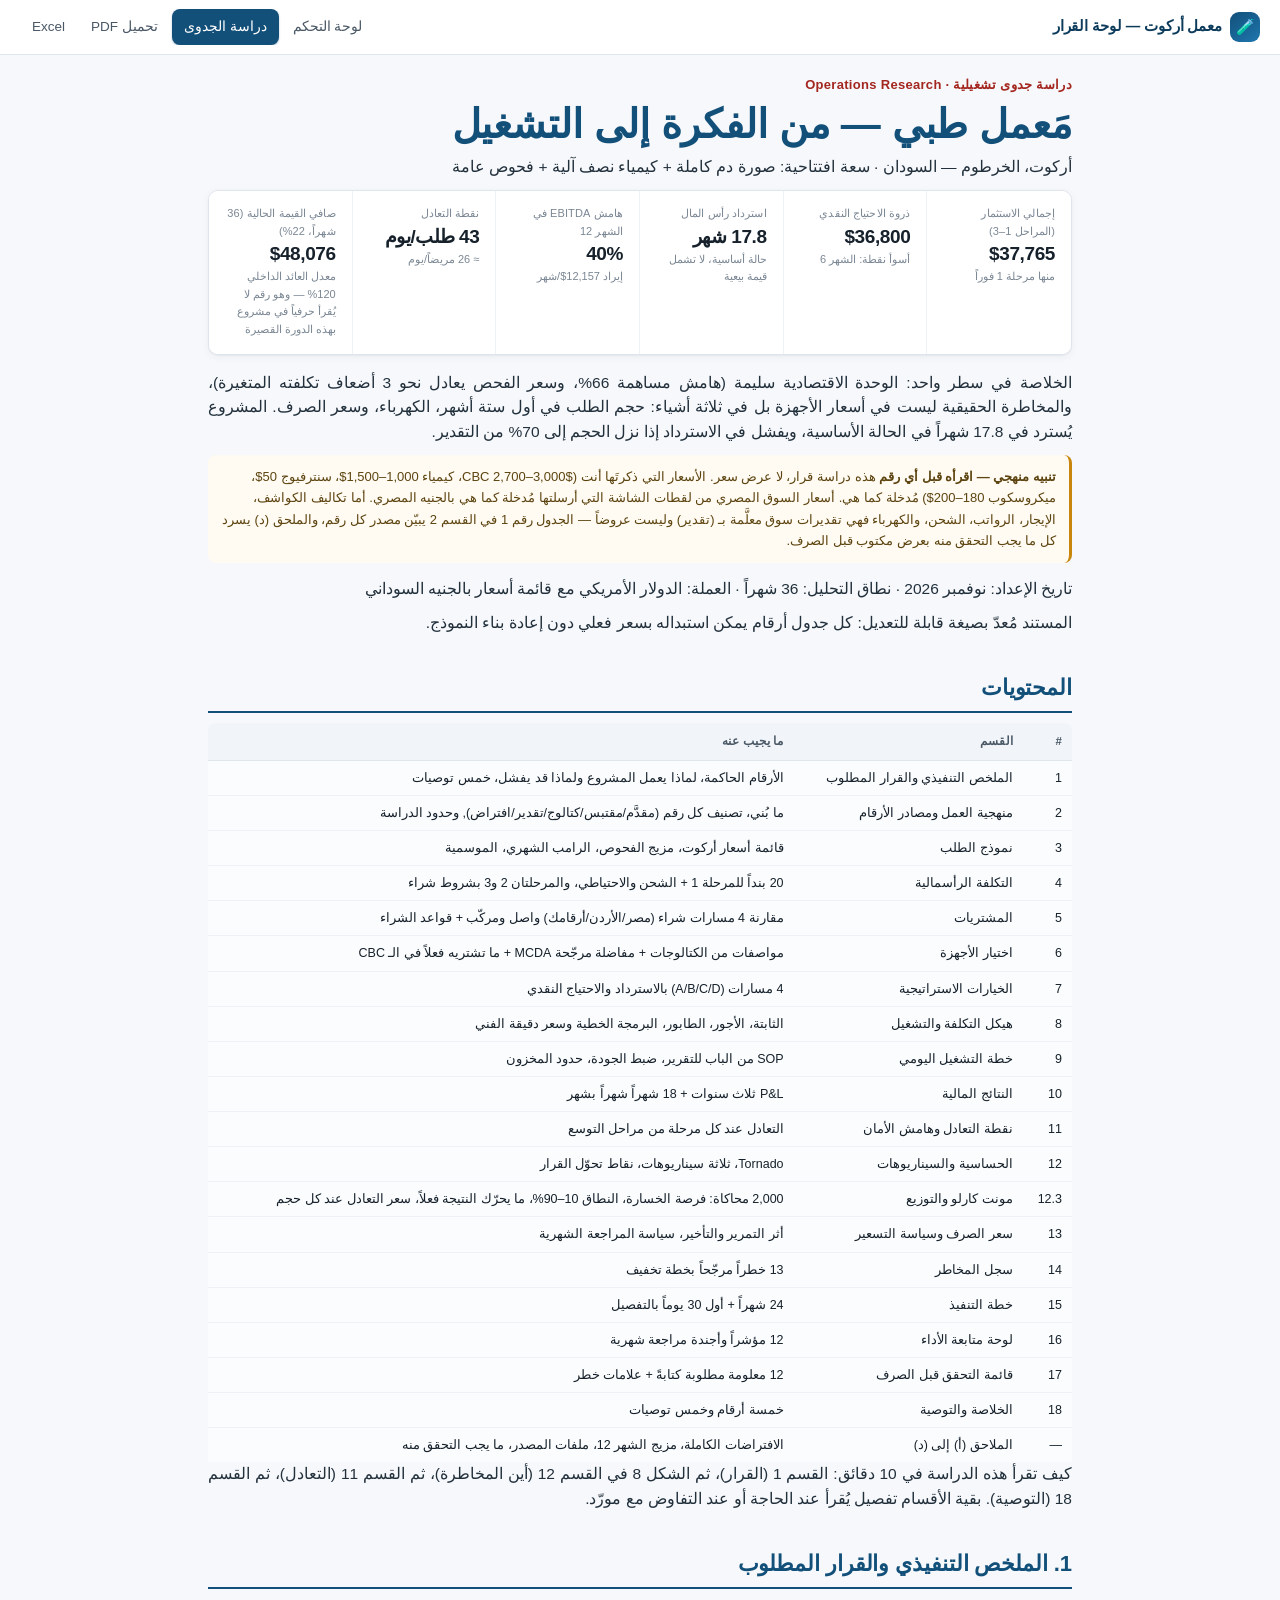
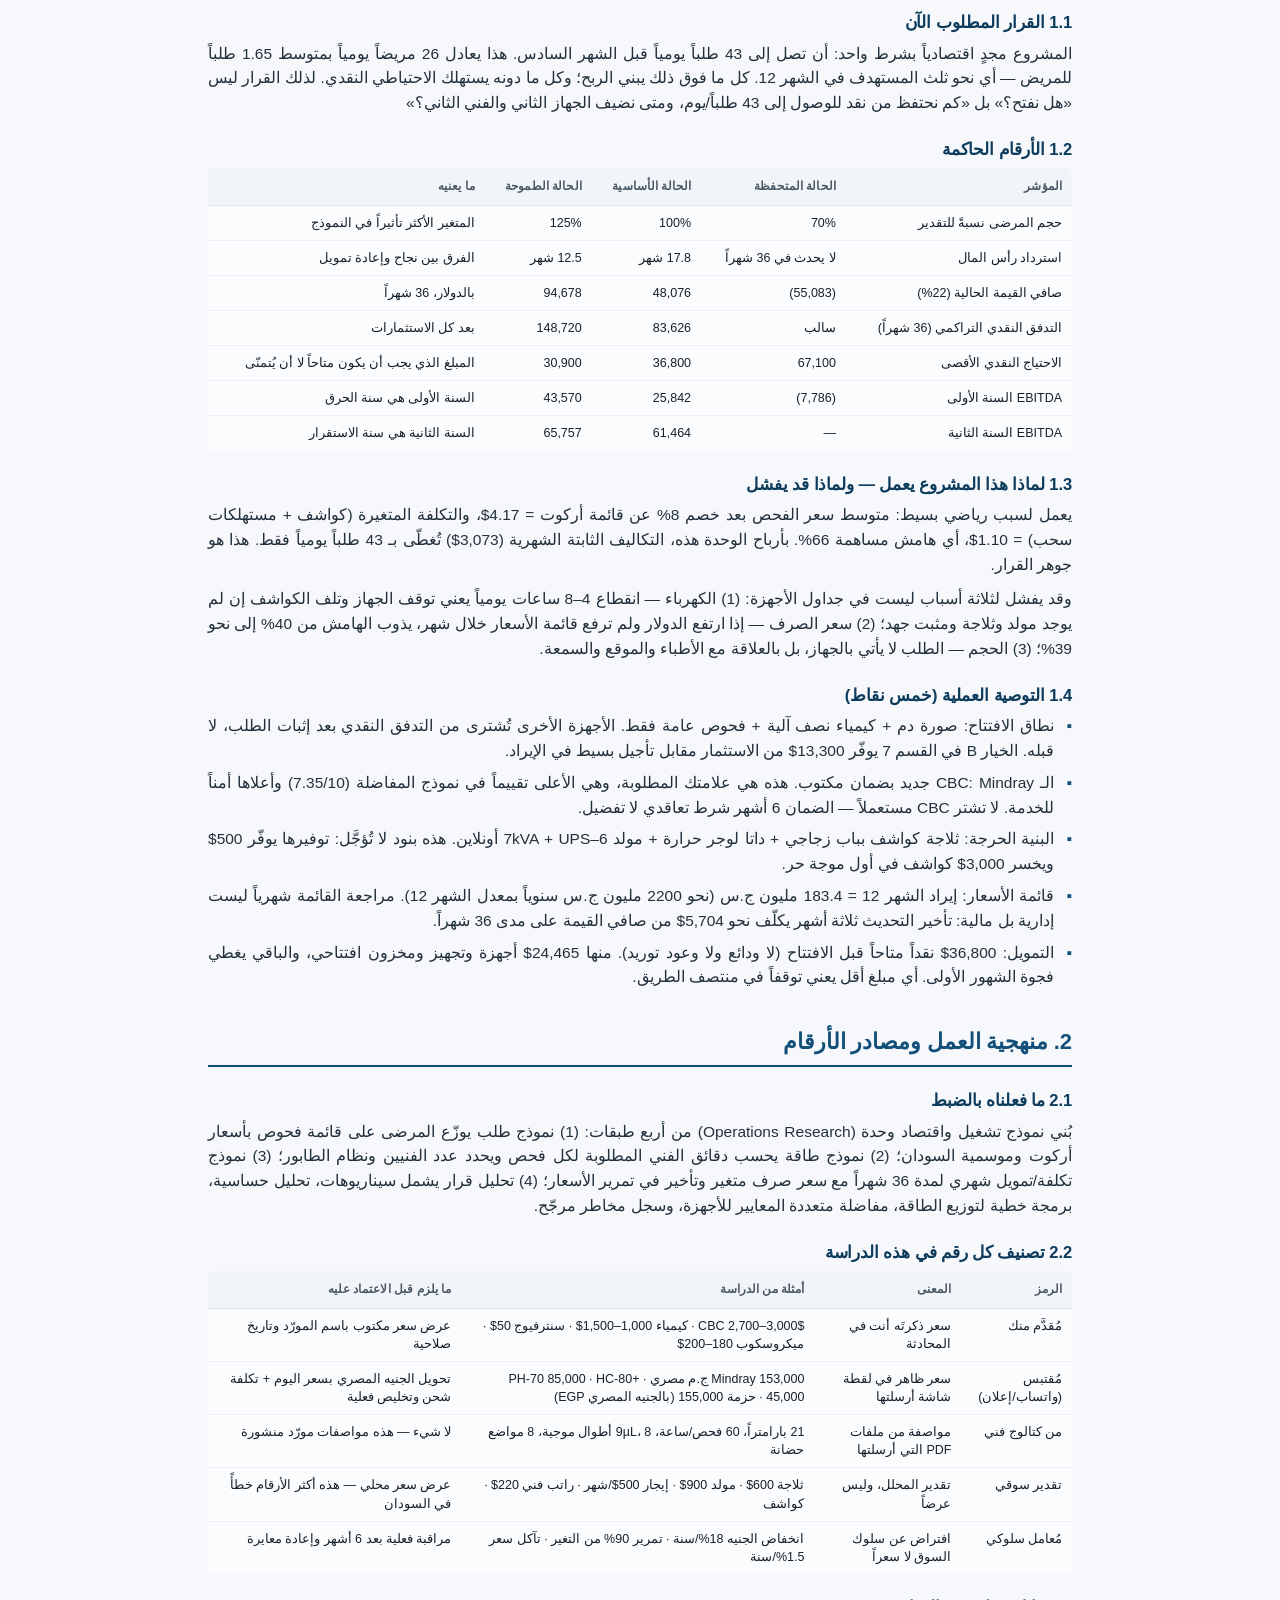
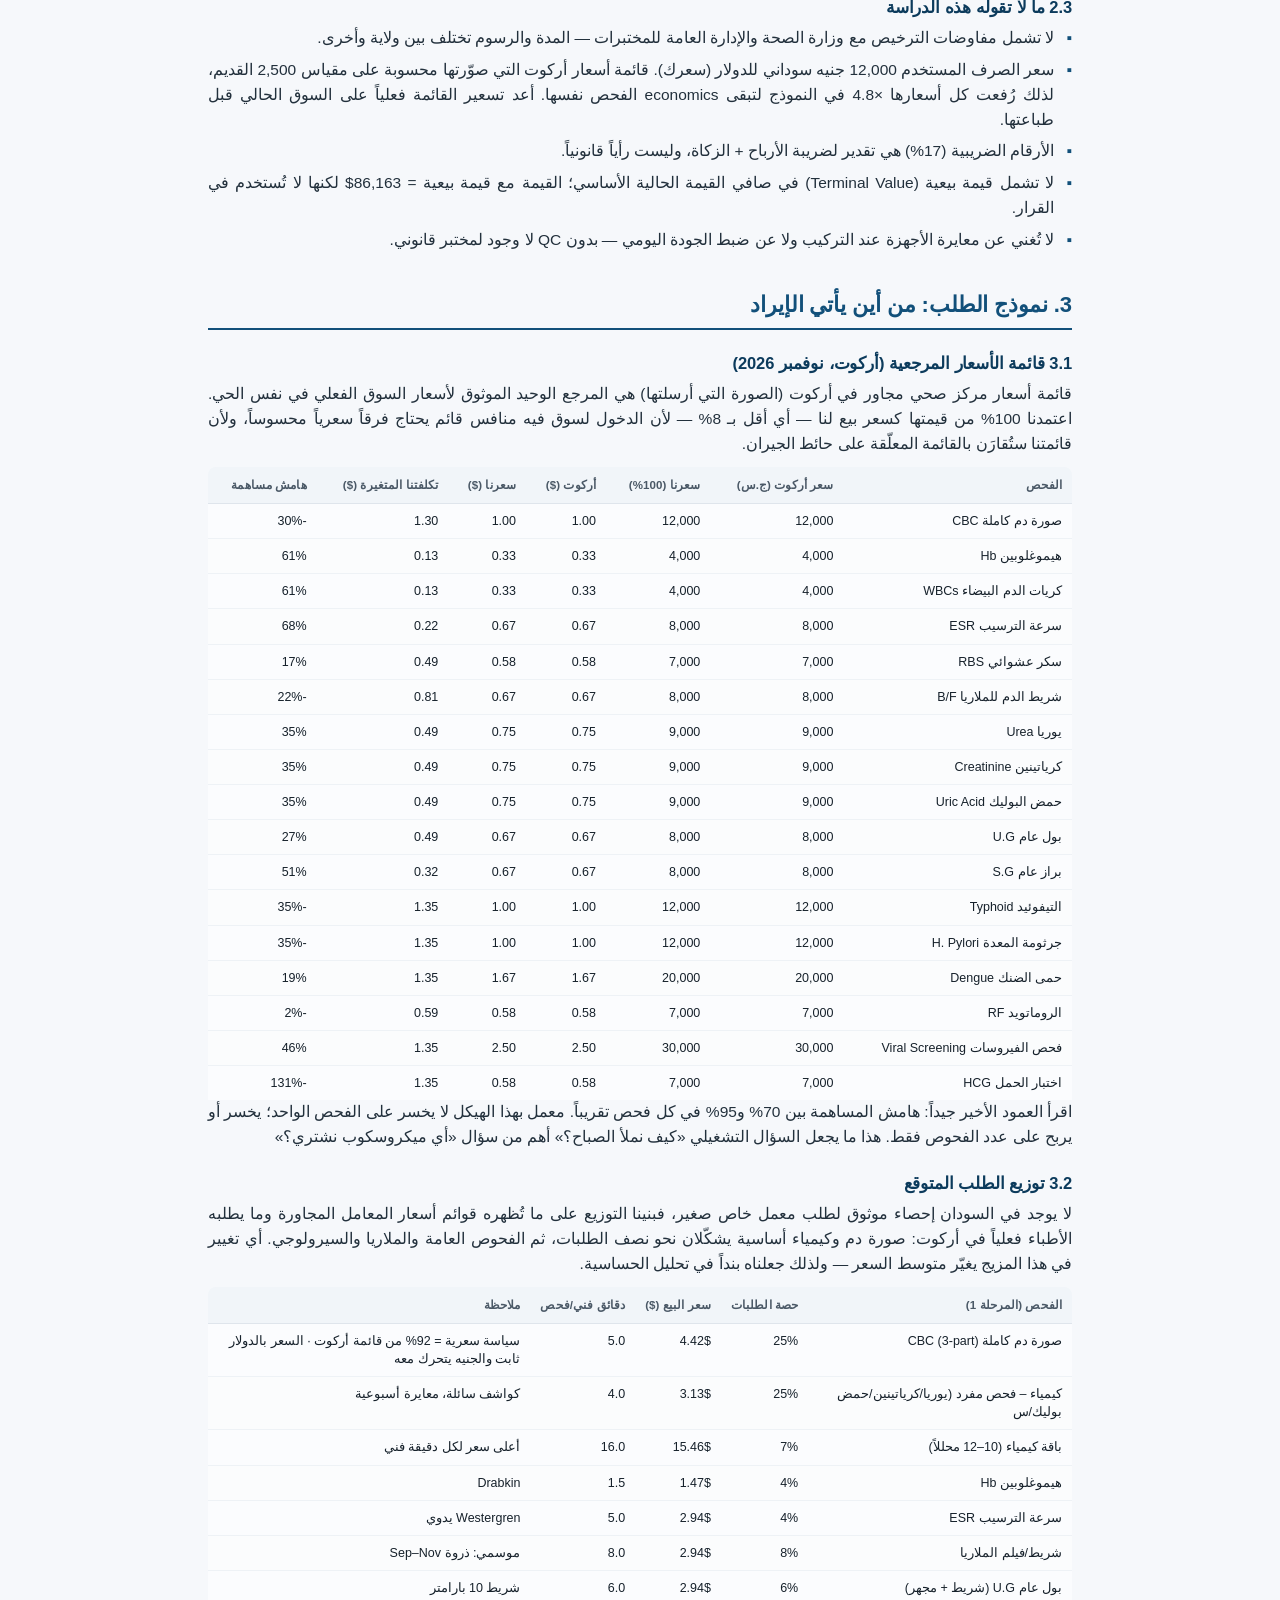
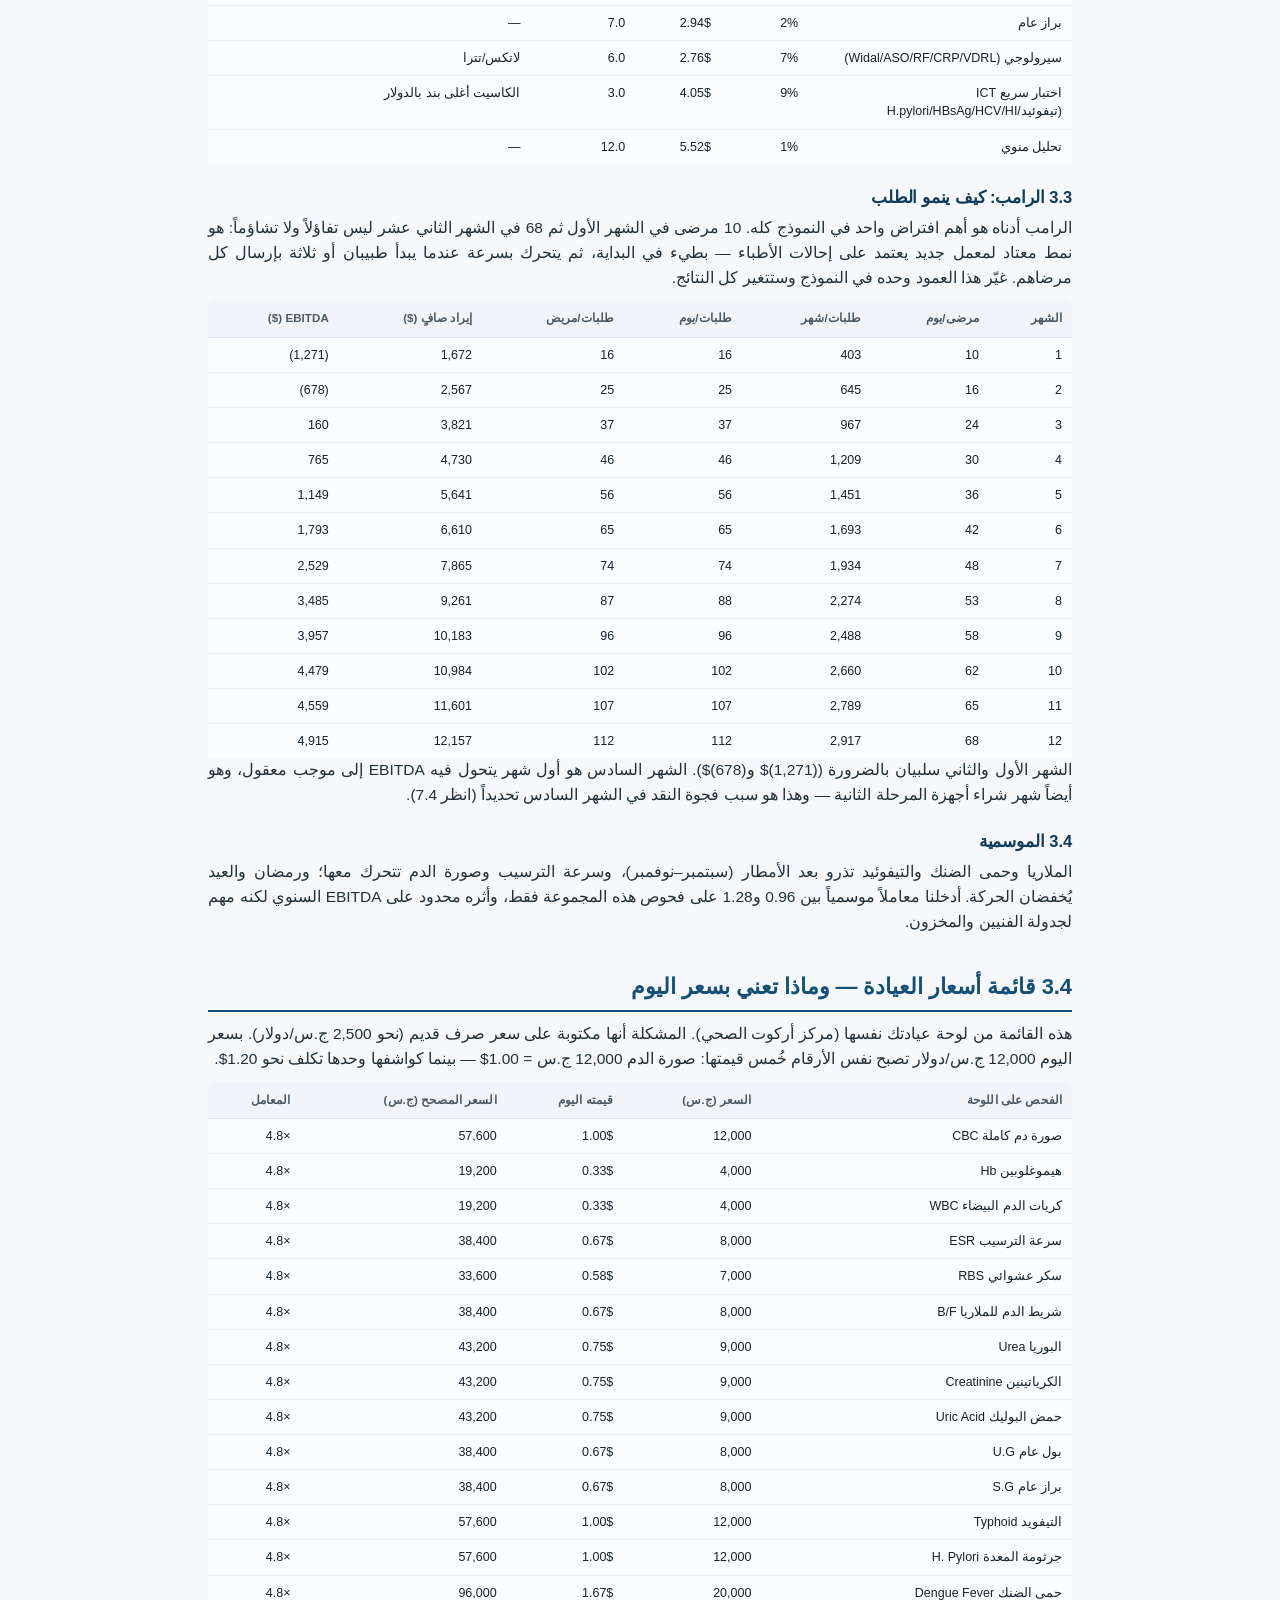
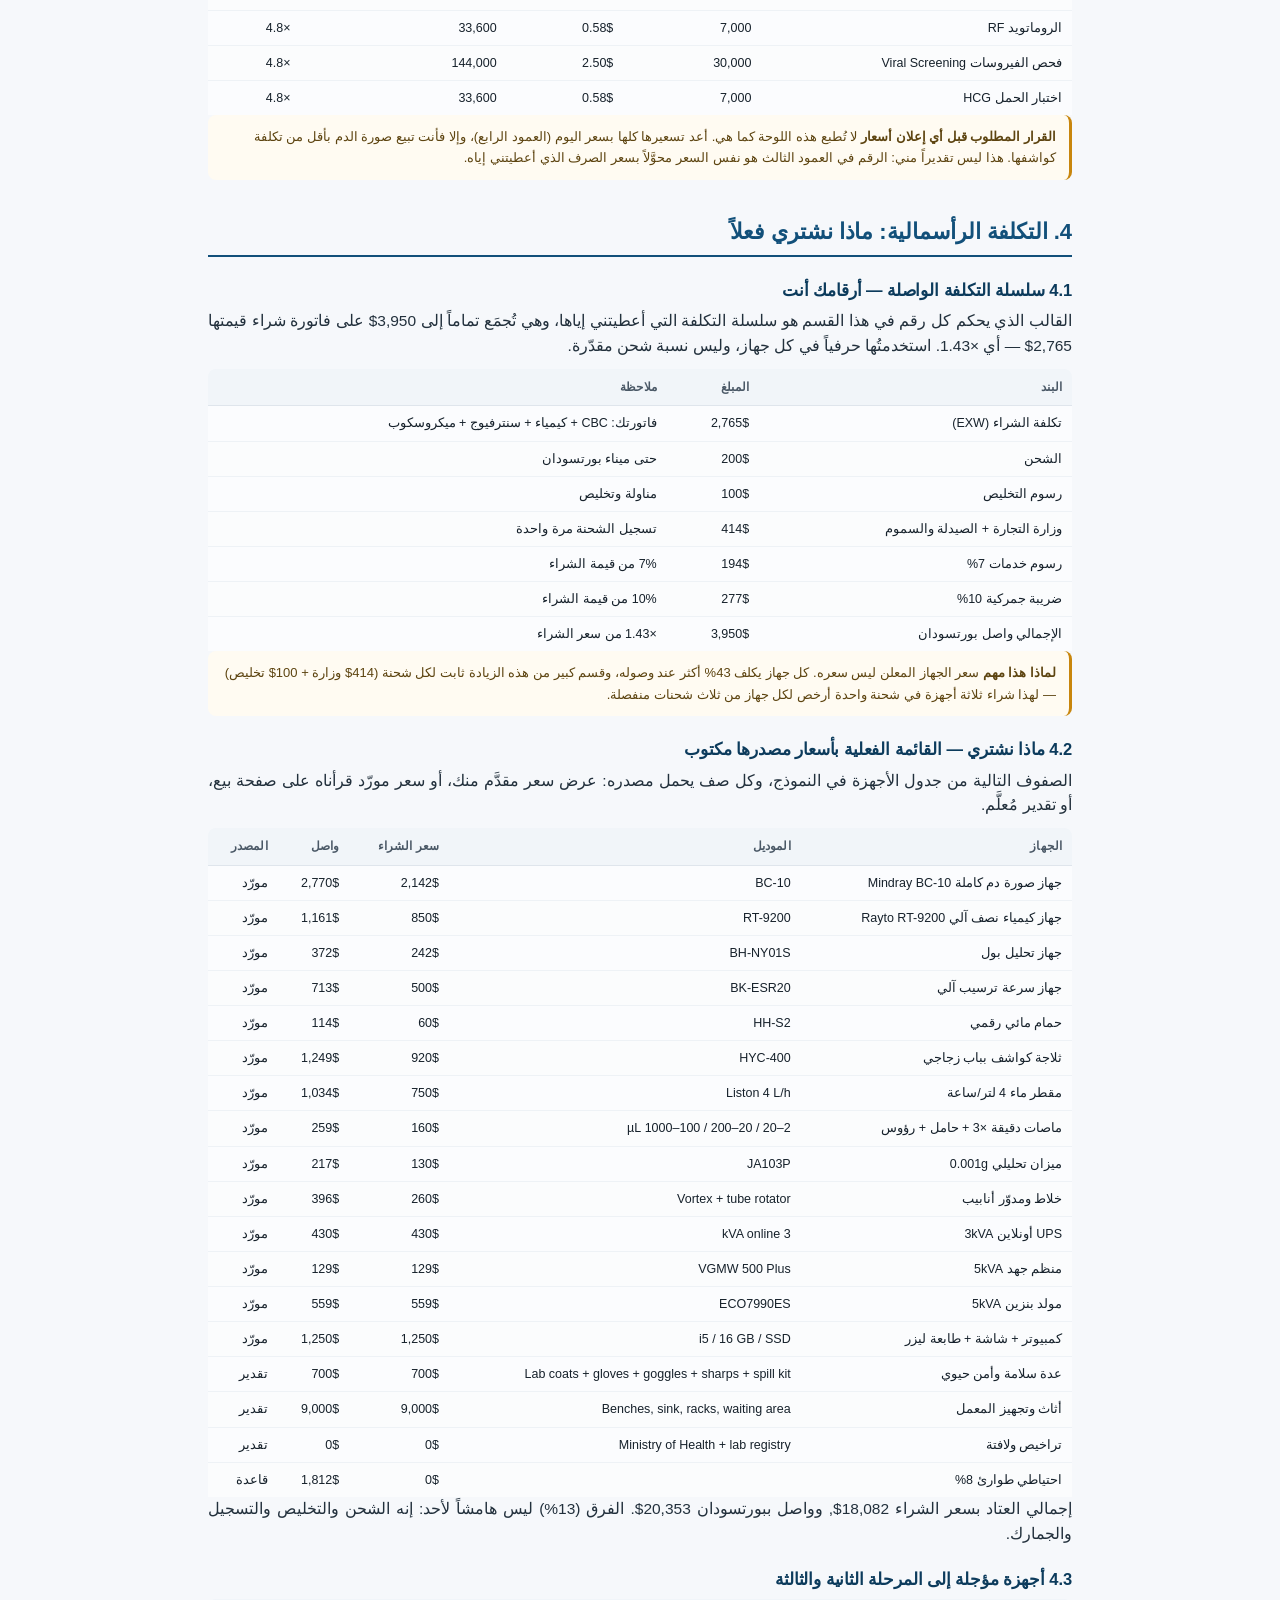
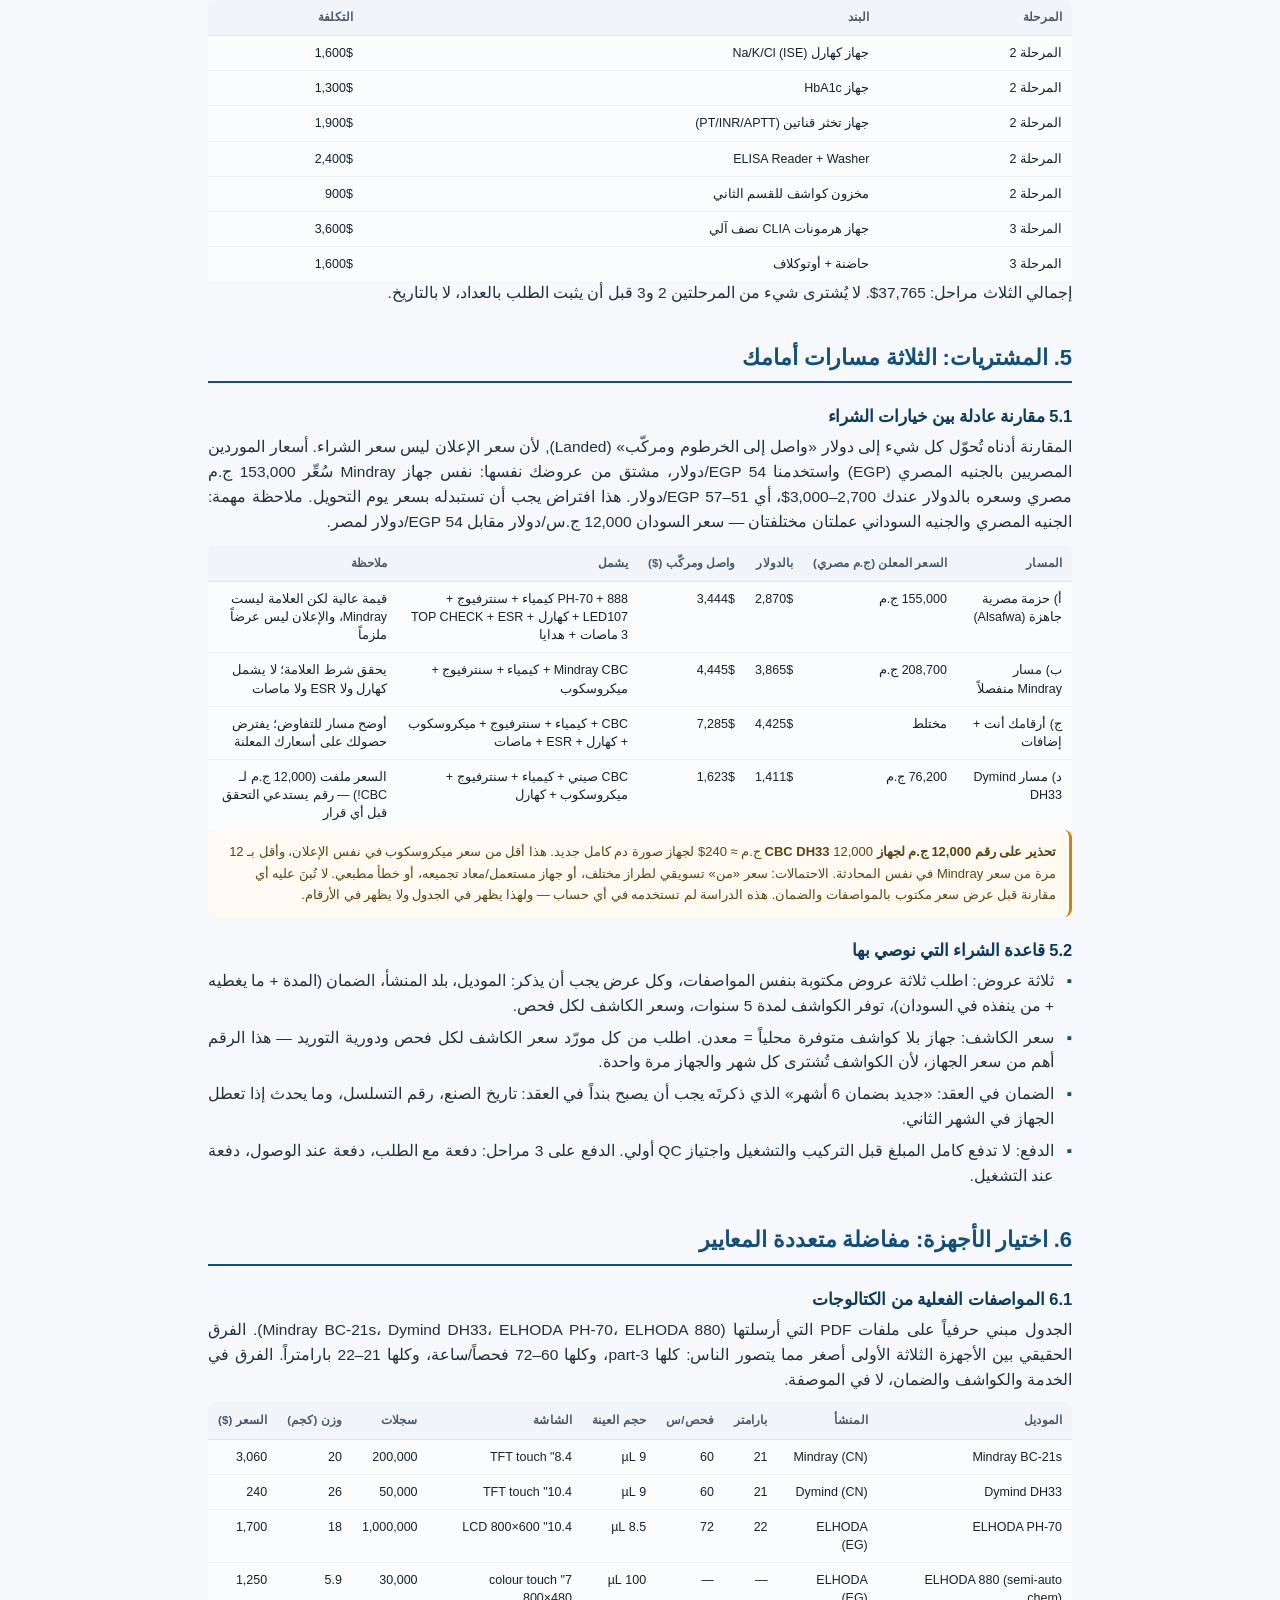
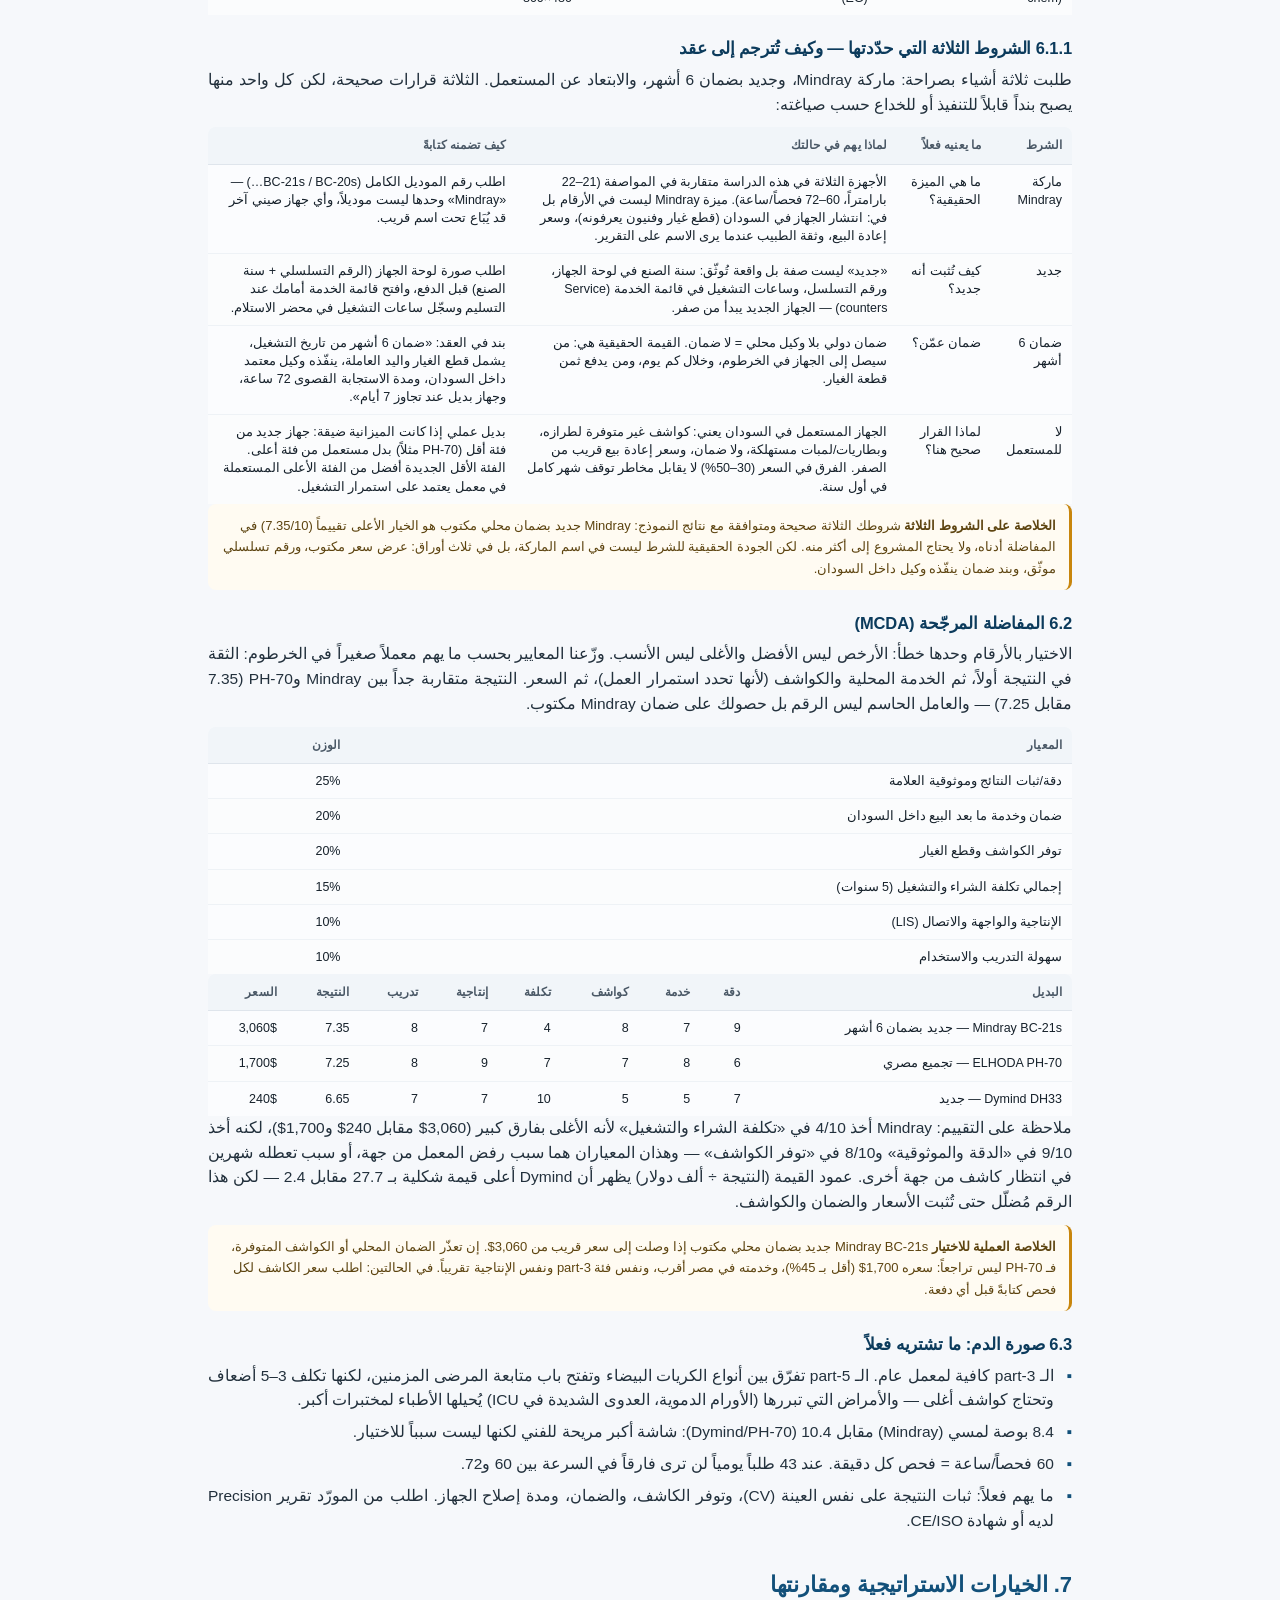
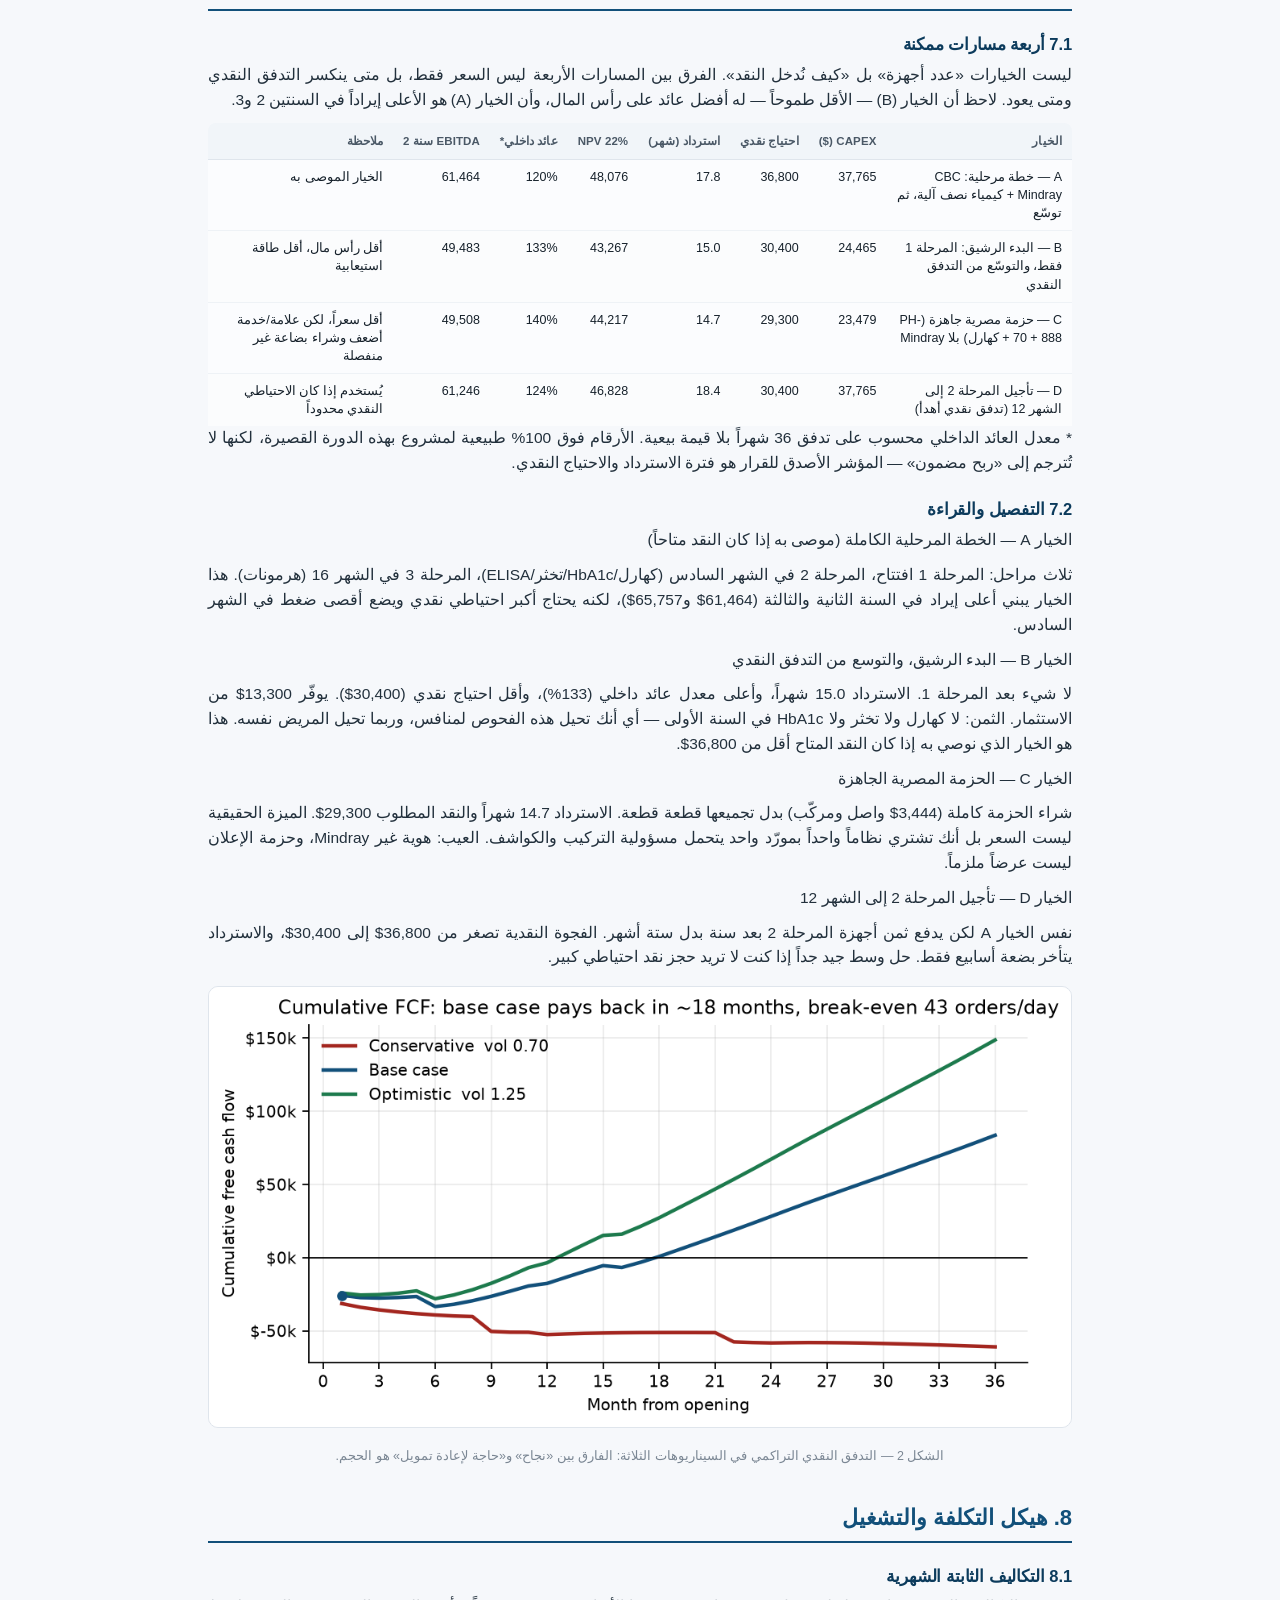
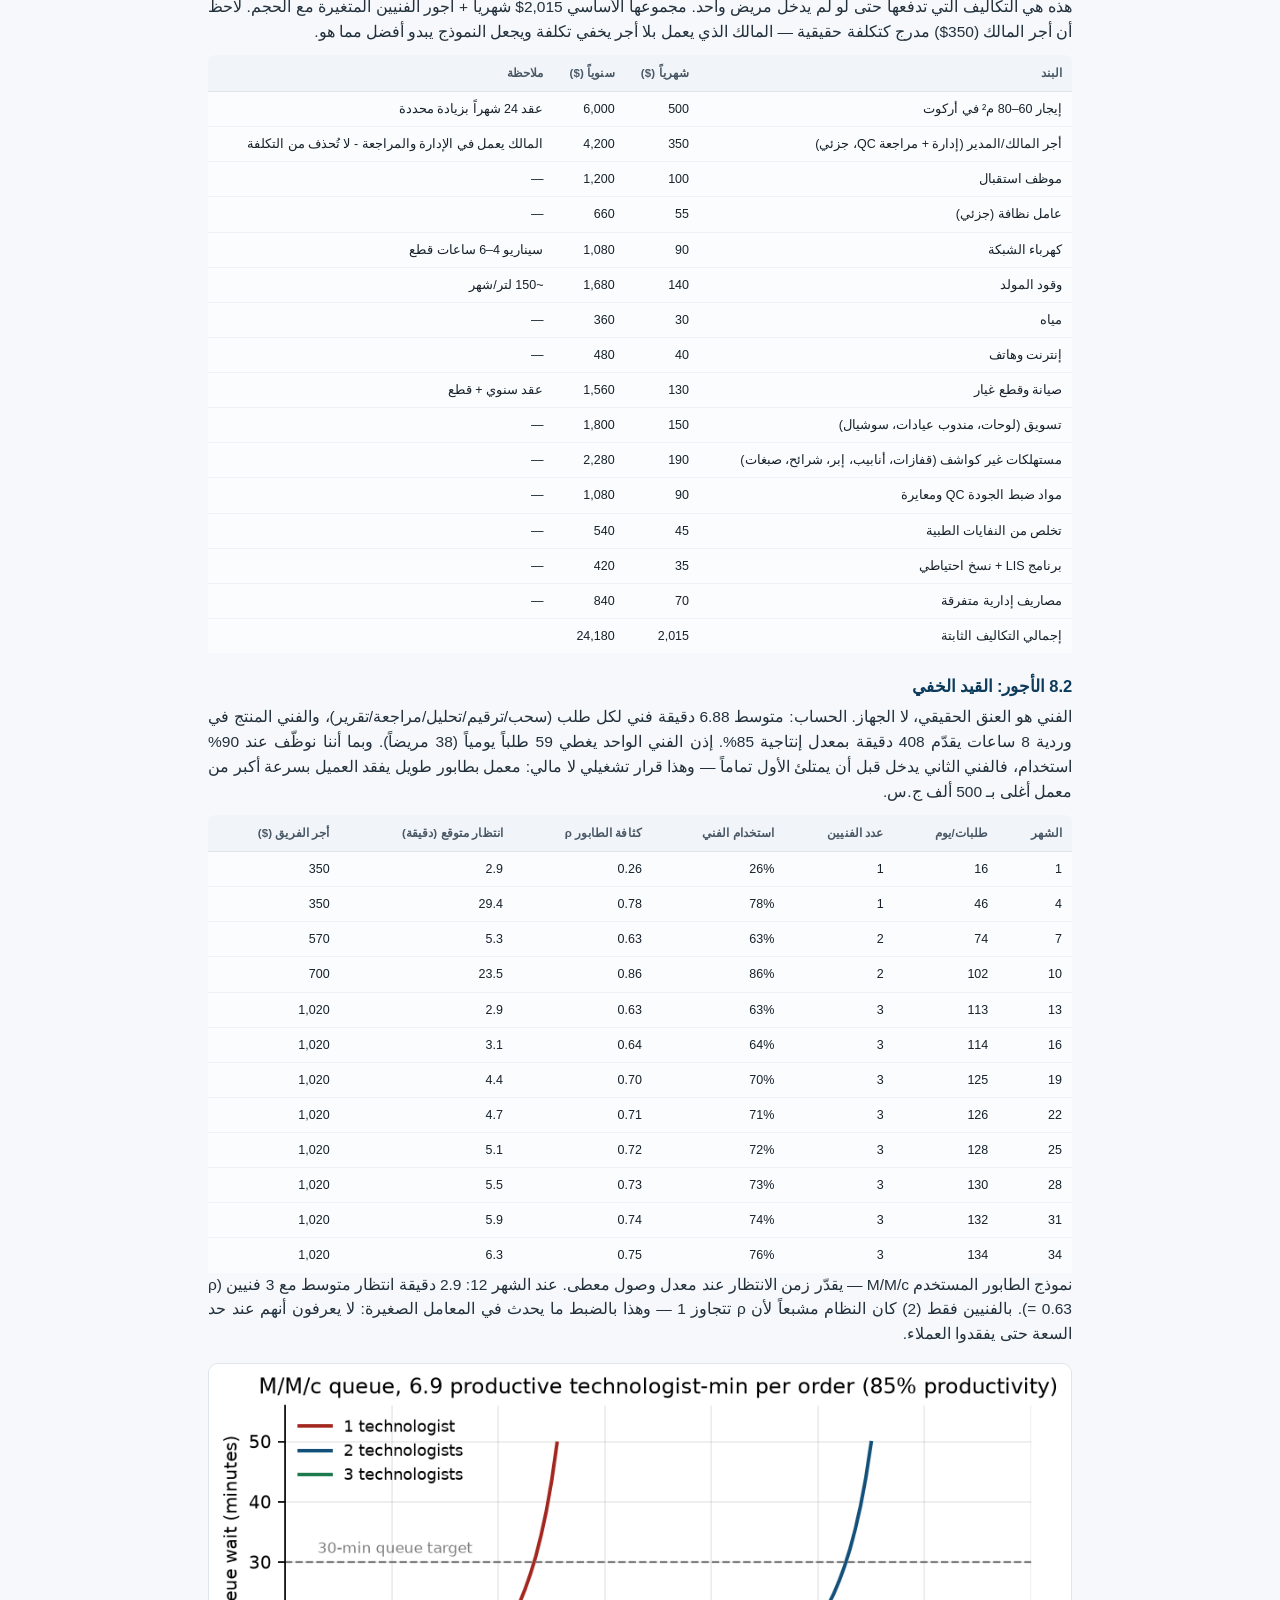
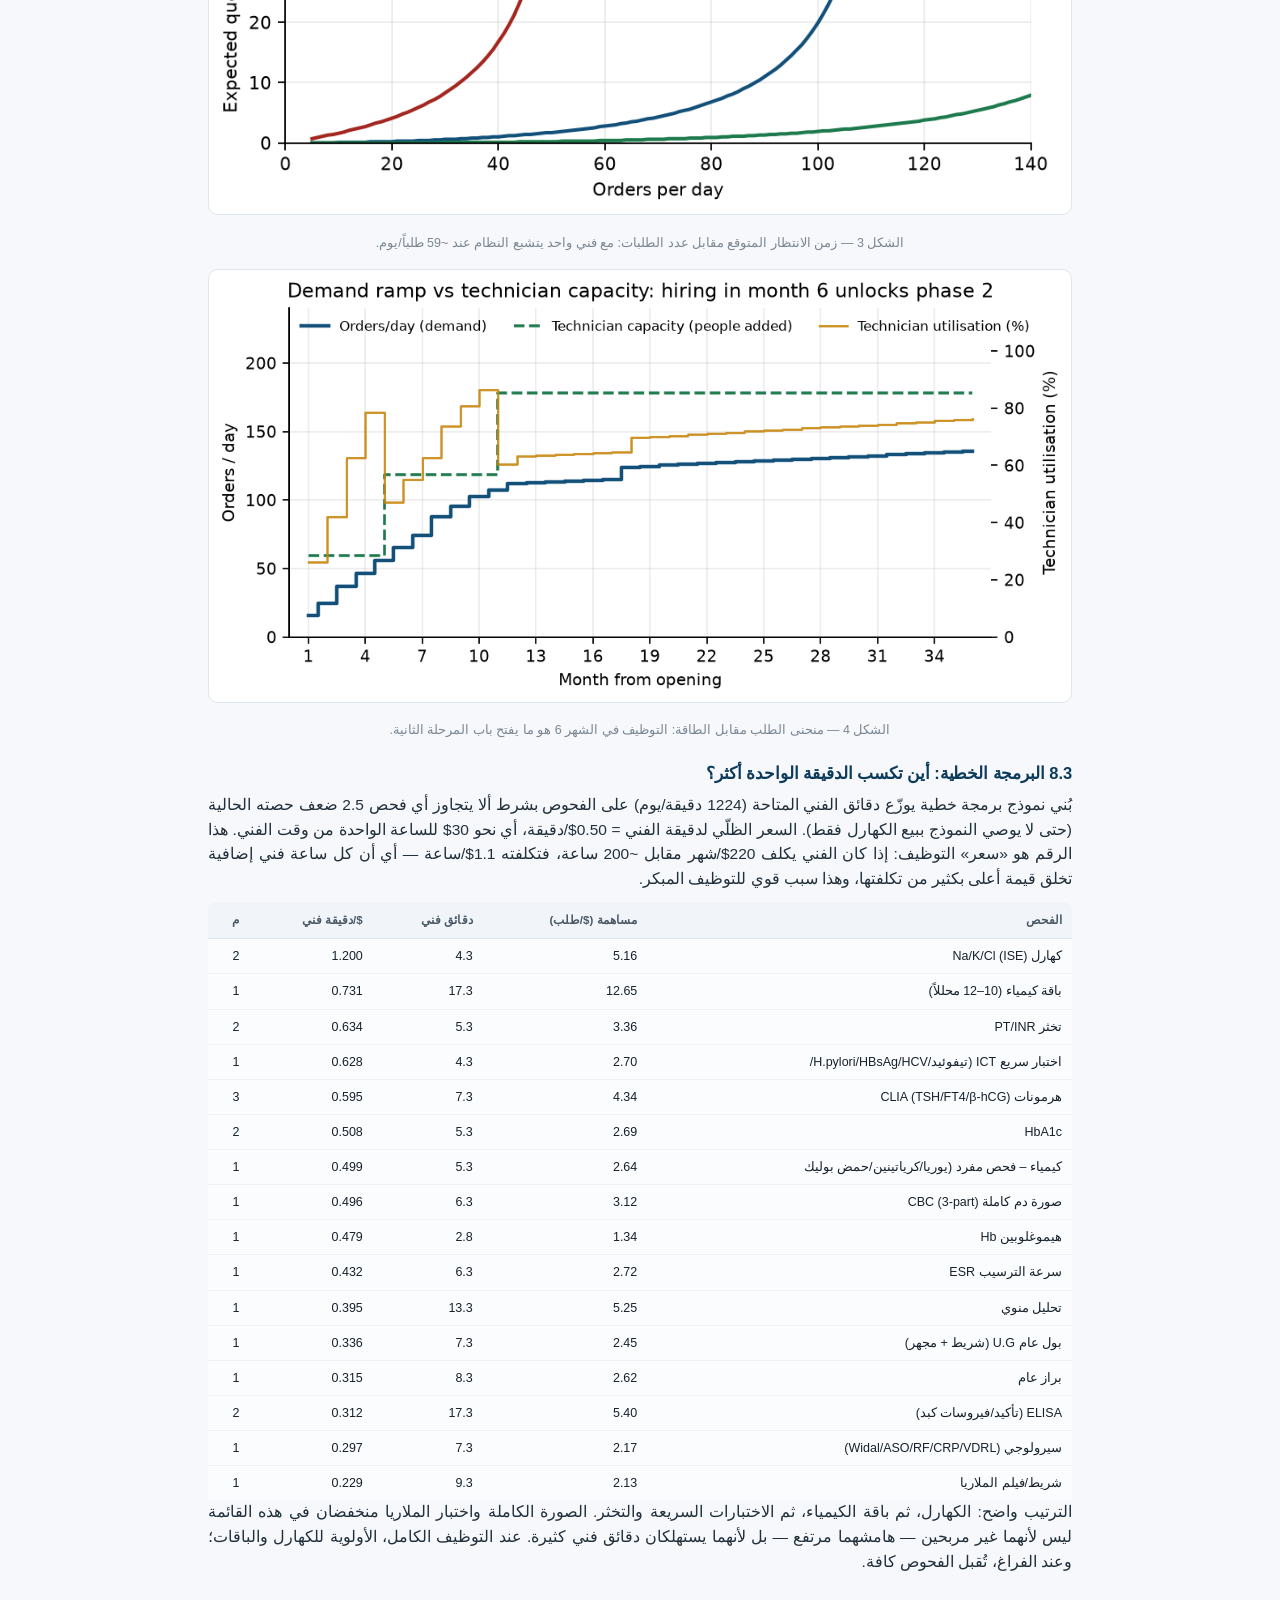
==== commit b921228d: "Real device catalogue with sourced prices, the owner's landed chain, autosave - device_catalogue.py:" ====
--- a/study.html
+++ b/study.html
@@ -22,9 +22,9 @@
 
 <div class="hero"><p class="kicker">دراسة جدوى تشغيلية · Operations Research</p><h1 class="cover">مَعمل طبي  —  من الفكرة إلى التشغيل</h1>
 <p>أركوت، الخرطوم — السودان   ·   سعة افتتاحية: صورة دم كاملة + كيمياء نصف آلية + فحوص عامة</p>
-<div class="kpis doc-kpis"><div class="kpi"><span class="k">إجمالي الاستثمار (المراحل 1–3)</span><span class="v">$29,515</span><span class="d">منها مرحلة 1 فوراً</span></div><div class="kpi"><span class="k">ذروة الاحتياج النقدي</span><span class="v">$27,700</span><span class="d">أسوأ نقطة: الشهر 6</span></div><div class="kpi"><span class="k">استرداد رأس المال</span><span class="v">14.3 شهر</span><span class="d">حالة أساسية، لا تشمل قيمة بيعية</span></div><div class="kpi"><span class="k">هامش EBITDA في الشهر 12</span><span class="v">41%</span><span class="d">إيراد 12,157$/شهر</span></div><div class="kpi"><span class="k">نقطة التعادل</span><span class="v">43 طلب/يوم</span><span class="d">≈ 26 مريضاً/يوم</span></div><div class="kpi"><span class="k">صافي القيمة الحالية (36 شهراً، 22%)</span><span class="v">$55,964</span><span class="d">معدل العائد الداخلي 175% — وهو رقم لا يُقرأ حرفياً في مشروع بهذه الدورة القصيرة</span></div></div>
-
-<p>الخلاصة في سطر واحد: الوحدة الاقتصادية سليمة (هامش مساهمة 66%، وسعر الفحص يعادل نحو 3 أضعاف تكلفته المتغيرة)، والمخاطرة الحقيقية ليست في أسعار الأجهزة بل في ثلاثة أشياء: حجم الطلب في أول ستة أشهر، الكهرباء، وسعر الصرف. المشروع يُسترد في 14.3 شهراً في الحالة الأساسية، ويفشل في الاسترداد إذا نزل الحجم إلى 70% من التقدير.</p>
+<div class="kpis doc-kpis"><div class="kpi"><span class="k">إجمالي الاستثمار (المراحل 1–3)</span><span class="v">$37,765</span><span class="d">منها مرحلة 1 فوراً</span></div><div class="kpi"><span class="k">ذروة الاحتياج النقدي</span><span class="v">$36,800</span><span class="d">أسوأ نقطة: الشهر 6</span></div><div class="kpi"><span class="k">استرداد رأس المال</span><span class="v">17.8 شهر</span><span class="d">حالة أساسية، لا تشمل قيمة بيعية</span></div><div class="kpi"><span class="k">هامش EBITDA في الشهر 12</span><span class="v">40%</span><span class="d">إيراد 12,157$/شهر</span></div><div class="kpi"><span class="k">نقطة التعادل</span><span class="v">43 طلب/يوم</span><span class="d">≈ 26 مريضاً/يوم</span></div><div class="kpi"><span class="k">صافي القيمة الحالية (36 شهراً، 22%)</span><span class="v">$48,076</span><span class="d">معدل العائد الداخلي 120% — وهو رقم لا يُقرأ حرفياً في مشروع بهذه الدورة القصيرة</span></div></div>
+
+<p>الخلاصة في سطر واحد: الوحدة الاقتصادية سليمة (هامش مساهمة 66%، وسعر الفحص يعادل نحو 3 أضعاف تكلفته المتغيرة)، والمخاطرة الحقيقية ليست في أسعار الأجهزة بل في ثلاثة أشياء: حجم الطلب في أول ستة أشهر، الكهرباء، وسعر الصرف. المشروع يُسترد في 17.8 شهراً في الحالة الأساسية، ويفشل في الاسترداد إذا نزل الحجم إلى 70% من التقدير.</p>
 
 <div class="note"><strong>تنبيه منهجي — اقرأه قبل أي رقم</strong> هذه دراسة قرار، لا عرض سعر. الأسعار التي ذكرتَها أنت (CBC 2,700–3,000$، كيمياء 1,000–1,500$، سنترفيوج 50$، ميكروسكوب 180–200$) مُدخلة كما هي. أسعار السوق المصري من لقطات الشاشة التي أرسلتها مُدخلة كما هي بالجنيه المصري. أما تكاليف الكواشف، الإيجار، الرواتب، الشحن، والكهرباء فهي تقديرات سوق معلَّمة بـ (تقدير) وليست عروضاً — الجدول رقم 1 في القسم 2 يبيّن مصدر كل رقم، والملحق (د) يسرد كل ما يجب التحقق منه بعرض مكتوب قبل الصرف.</div>
 
@@ -39,17 +39,17 @@
 <h3>1.1 القرار المطلوب الآن</h3>
 <p>المشروع مجدٍ اقتصادياً بشرط واحد: أن تصل إلى 43 طلباً يومياً قبل الشهر السادس. هذا يعادل 26 مريضاً يومياً بمتوسط 1.65 طلباً للمريض — أي نحو ثلث المستهدف في الشهر 12. كل ما فوق ذلك يبني الربح؛ وكل ما دونه يستهلك الاحتياطي النقدي. لذلك القرار ليس «هل نفتح؟» بل «كم نحتفظ من نقد للوصول إلى 43 طلباً/يوم، ومتى نضيف الجهاز الثاني والفني الثاني؟»</p>
 <h3>1.2 الأرقام الحاكمة</h3>
-<div class="tw"><table class="tbl"><tr><th>المؤشر</th><th>الحالة المتحفظة</th><th>الحالة الأساسية</th><th>الحالة الطموحة</th><th>ما يعنيه</th></tr><tr><td>حجم المرضى نسبةً للتقدير</td><td>70%</td><td>100%</td><td>125%</td><td>المتغير الأكثر تأثيراً في النموذج</td></tr><tr><td>استرداد رأس المال</td><td>لا يحدث في 36 شهراً</td><td>14.3 شهر</td><td>10.8 شهر</td><td>الفرق بين نجاح وإعادة تمويل</td></tr><tr><td>صافي القيمة الحالية (22%)</td><td>(44,956)</td><td>55,964</td><td>102,164</td><td>بالدولار، 36 شهراً</td></tr><tr><td>التدفق النقدي التراكمي (36 شهراً)</td><td>سالب</td><td>91,549</td><td>156,246</td><td>بعد كل الاستثمارات</td></tr><tr><td>الاحتياج النقدي الأقصى</td><td>55,600</td><td>27,700</td><td>22,300</td><td>المبلغ الذي يجب أن يكون متاحاً لا أن يُتمنّى</td></tr><tr><td>EBITDA السنة الأولى</td><td>(7,610)</td><td>26,018</td><td>43,746</td><td>السنة الأولى هي سنة الحرق</td></tr><tr><td>EBITDA السنة الثانية</td><td>—</td><td>61,640</td><td>65,933</td><td>السنة الثانية هي سنة الاستقرار</td></tr></table></div>
+<div class="tw"><table class="tbl"><tr><th>المؤشر</th><th>الحالة المتحفظة</th><th>الحالة الأساسية</th><th>الحالة الطموحة</th><th>ما يعنيه</th></tr><tr><td>حجم المرضى نسبةً للتقدير</td><td>70%</td><td>100%</td><td>125%</td><td>المتغير الأكثر تأثيراً في النموذج</td></tr><tr><td>استرداد رأس المال</td><td>لا يحدث في 36 شهراً</td><td>17.8 شهر</td><td>12.5 شهر</td><td>الفرق بين نجاح وإعادة تمويل</td></tr><tr><td>صافي القيمة الحالية (22%)</td><td>(55,083)</td><td>48,076</td><td>94,678</td><td>بالدولار، 36 شهراً</td></tr><tr><td>التدفق النقدي التراكمي (36 شهراً)</td><td>سالب</td><td>83,626</td><td>148,720</td><td>بعد كل الاستثمارات</td></tr><tr><td>الاحتياج النقدي الأقصى</td><td>67,100</td><td>36,800</td><td>30,900</td><td>المبلغ الذي يجب أن يكون متاحاً لا أن يُتمنّى</td></tr><tr><td>EBITDA السنة الأولى</td><td>(7,786)</td><td>25,842</td><td>43,570</td><td>السنة الأولى هي سنة الحرق</td></tr><tr><td>EBITDA السنة الثانية</td><td>—</td><td>61,464</td><td>65,757</td><td>السنة الثانية هي سنة الاستقرار</td></tr></table></div>
 
 <h3>1.3 لماذا هذا المشروع يعمل — ولماذا قد يفشل</h3>
-<p>يعمل لسبب رياضي بسيط: متوسط سعر الفحص بعد خصم 8% عن قائمة أركوت = 4.17$، والتكلفة المتغيرة (كواشف + مستهلكات سحب) = 1.10$، أي هامش مساهمة 66%. بأرباح الوحدة هذه، التكاليف الثابتة الشهرية (3,058$) تُغطّى بـ 43 طلباً يومياً فقط. هذا هو جوهر القرار.</p>
-<p>وقد يفشل لثلاثة أسباب ليست في جداول الأجهزة: (1) الكهرباء — انقطاع 4–8 ساعات يومياً يعني توقف الجهاز وتلف الكواشف إن لم يوجد مولد وثلاجة ومثبت جهد؛ (2) سعر الصرف — إذا ارتفع الدولار ولم ترفع قائمة الأسعار خلال شهر، يذوب الهامش من 41% إلى نحو 39%؛ (3) الحجم — الطلب لا يأتي بالجهاز، بل بالعلاقة مع الأطباء والموقع والسمعة.</p>
+<p>يعمل لسبب رياضي بسيط: متوسط سعر الفحص بعد خصم 8% عن قائمة أركوت = 4.17$، والتكلفة المتغيرة (كواشف + مستهلكات سحب) = 1.10$، أي هامش مساهمة 66%. بأرباح الوحدة هذه، التكاليف الثابتة الشهرية (3,073$) تُغطّى بـ 43 طلباً يومياً فقط. هذا هو جوهر القرار.</p>
+<p>وقد يفشل لثلاثة أسباب ليست في جداول الأجهزة: (1) الكهرباء — انقطاع 4–8 ساعات يومياً يعني توقف الجهاز وتلف الكواشف إن لم يوجد مولد وثلاجة ومثبت جهد؛ (2) سعر الصرف — إذا ارتفع الدولار ولم ترفع قائمة الأسعار خلال شهر، يذوب الهامش من 40% إلى نحو 39%؛ (3) الحجم — الطلب لا يأتي بالجهاز، بل بالعلاقة مع الأطباء والموقع والسمعة.</p>
 <h3>1.4 التوصية العملية (خمس نقاط)</h3>
 <p class="bl">نطاق الافتتاح: صورة دم + كيمياء نصف آلية + فحوص عامة فقط. الأجهزة الأخرى تُشترى من التدفق النقدي بعد إثبات الطلب، لا قبله. الخيار B في القسم 7 يوفّر 13,300$ من الاستثمار مقابل تأجيل بسيط في الإيراد.</p>
 <p class="bl">الـ CBC: Mindray جديد بضمان مكتوب. هذه هي علامتك المطلوبة، وهي الأعلى تقييماً في نموذج المفاضلة (7.35/10) وأعلاها أمناً للخدمة. لا تشتر CBC مستعملاً — الضمان 6 أشهر شرط تعاقدي لا تفضيل.</p>
 <p class="bl">البنية الحرجة: ثلاجة كواشف بباب زجاجي + داتا لوجر حرارة + مولد 6–7kVA + UPS أونلاين. هذه بنود لا تُؤجَّل: توفيرها يوفّر 500$ ويخسر 3,000$ كواشف في أول موجة حر.</p>
 <p class="bl">قائمة الأسعار: إيراد الشهر 12 = 183.4 مليون ج.س (نحو 2200 مليون ج.س سنوياً بمعدل الشهر 12). مراجعة القائمة شهرياً ليست إدارية بل مالية: تأخير التحديث ثلاثة أشهر يكلّف نحو 5,704$ من صافي القيمة على مدى 36 شهراً.</p>
-<p class="bl">التمويل: 27,700$ نقداً متاحاً قبل الافتتاح (لا ودائع ولا وعود توريد). منها 16,215$ أجهزة وتجهيز ومخزون افتتاحي، والباقي يغطي فجوة الشهور الأولى. أي مبلغ أقل يعني توقفاً في منتصف الطريق.</p>
+<p class="bl">التمويل: 36,800$ نقداً متاحاً قبل الافتتاح (لا ودائع ولا وعود توريد). منها 24,465$ أجهزة وتجهيز ومخزون افتتاحي، والباقي يغطي فجوة الشهور الأولى. أي مبلغ أقل يعني توقفاً في منتصف الطريق.</p>
 <h2 id="2-منهجية-العمل-ومصادر-الأرقام">2. منهجية العمل ومصادر الأرقام</h2>
 <h3>2.1 ما فعلناه بالضبط</h3>
 <p>بُني نموذج تشغيل واقتصاد وحدة (Operations Research) من أربع طبقات: (1) نموذج طلب يوزّع المرضى على قائمة فحوص بأسعار أركوت وموسمية السودان؛ (2) نموذج طاقة يحسب دقائق الفني المطلوبة لكل فحص ويحدد عدد الفنيين ونظام الطابور؛ (3) نموذج تكلفة/تمويل شهري لمدة 36 شهراً مع سعر صرف متغير وتأخير في تمرير الأسعار؛ (4) تحليل قرار يشمل سيناريوهات، تحليل حساسية، برمجة خطية لتوزيع الطاقة، مفاضلة متعددة المعايير للأجهزة، وسجل مخاطر مرجّح.</p>
@@ -60,7 +60,7 @@
 <p class="bl">لا تشمل مفاوضات الترخيص مع وزارة الصحة والإدارة العامة للمختبرات — المدة والرسوم تختلف بين ولاية وأخرى.</p>
 <p class="bl">سعر الصرف المستخدم 12,000 جنيه سوداني للدولار (سعرك). قائمة أسعار أركوت التي صوّرتها محسوبة على مقياس 2,500 القديم، لذلك رُفعت كل أسعارها ×4.8 في النموذج لتبقى economics الفحص نفسها. أعد تسعير القائمة فعلياً على السوق الحالي قبل طباعتها.</p>
 <p class="bl">الأرقام الضريبية (17%) هي تقدير لضريبة الأرباح + الزكاة، وليست رأياً قانونياً.</p>
-<p class="bl">لا تشمل قيمة بيعية (Terminal Value) في صافي القيمة الحالية الأساسي؛ القيمة مع قيمة بيعية = 94,148$ لكنها لا تُستخدم في القرار.</p>
+<p class="bl">لا تشمل قيمة بيعية (Terminal Value) في صافي القيمة الحالية الأساسي؛ القيمة مع قيمة بيعية = 86,163$ لكنها لا تُستخدم في القرار.</p>
 <p class="bl">لا تُغني عن معايرة الأجهزة عند التركيب ولا عن ضبط الجودة اليومي — بدون QC لا وجود لمختبر قانوني.</p>
 <h2 id="3-نموذج-الطلب-من-أين-يأتي-الإيراد">3. نموذج الطلب: من أين يأتي الإيراد</h2>
 <h3>3.1 قائمة الأسعار المرجعية (أركوت، نوفمبر 2026)</h3>
@@ -74,26 +74,33 @@
 
 <h3>3.3 الرامب: كيف ينمو الطلب</h3>
 <p>الرامب أدناه هو أهم افتراض واحد في النموذج كله. 10 مرضى في الشهر الأول ثم 68 في الشهر الثاني عشر ليس تفاؤلاً ولا تشاؤماً: هو نمط معتاد لمعمل جديد يعتمد على إحالات الأطباء — بطيء في البداية، ثم يتحرك بسرعة عندما يبدأ طبيبان أو ثلاثة بإرسال كل مرضاهم. غيّر هذا العمود وحده في النموذج وستتغير كل النتائج.</p>
-<div class="tw"><table class="tbl"><tr><th>الشهر</th><th>مرضى/يوم</th><th>طلبات/شهر</th><th>طلبات/يوم</th><th>طلبات/مريض</th><th>إيراد صافٍ ($)</th><th>EBITDA ($)</th></tr><tr><td>1</td><td>10</td><td>403</td><td>16</td><td>16</td><td>1,672</td><td>(1,256)</td></tr><tr><td>2</td><td>16</td><td>645</td><td>25</td><td>25</td><td>2,567</td><td>(664)</td></tr><tr><td>3</td><td>24</td><td>967</td><td>37</td><td>37</td><td>3,821</td><td>174</td></tr><tr><td>4</td><td>30</td><td>1,209</td><td>46</td><td>46</td><td>4,730</td><td>779</td></tr><tr><td>5</td><td>36</td><td>1,451</td><td>56</td><td>56</td><td>5,641</td><td>1,164</td></tr><tr><td>6</td><td>42</td><td>1,693</td><td>65</td><td>65</td><td>6,610</td><td>1,807</td></tr><tr><td>7</td><td>48</td><td>1,934</td><td>74</td><td>74</td><td>7,865</td><td>2,543</td></tr><tr><td>8</td><td>53</td><td>2,274</td><td>88</td><td>87</td><td>9,261</td><td>3,500</td></tr><tr><td>9</td><td>58</td><td>2,488</td><td>96</td><td>96</td><td>10,183</td><td>3,971</td></tr><tr><td>10</td><td>62</td><td>2,660</td><td>102</td><td>102</td><td>10,984</td><td>4,494</td></tr><tr><td>11</td><td>65</td><td>2,789</td><td>107</td><td>107</td><td>11,601</td><td>4,574</td></tr><tr><td>12</td><td>68</td><td>2,917</td><td>112</td><td>112</td><td>12,157</td><td>4,930</td></tr></table></div>
-
-<p>الشهر الأول والثاني سلبيان بالضرورة ((1,256)$ و(664)$). الشهر السادس هو أول شهر يتحول فيه EBITDA إلى موجب معقول، وهو أيضاً شهر شراء أجهزة المرحلة الثانية — وهذا هو سبب فجوة النقد في الشهر السادس تحديداً (انظر 7.4).</p>
+<div class="tw"><table class="tbl"><tr><th>الشهر</th><th>مرضى/يوم</th><th>طلبات/شهر</th><th>طلبات/يوم</th><th>طلبات/مريض</th><th>إيراد صافٍ ($)</th><th>EBITDA ($)</th></tr><tr><td>1</td><td>10</td><td>403</td><td>16</td><td>16</td><td>1,672</td><td>(1,271)</td></tr><tr><td>2</td><td>16</td><td>645</td><td>25</td><td>25</td><td>2,567</td><td>(678)</td></tr><tr><td>3</td><td>24</td><td>967</td><td>37</td><td>37</td><td>3,821</td><td>160</td></tr><tr><td>4</td><td>30</td><td>1,209</td><td>46</td><td>46</td><td>4,730</td><td>765</td></tr><tr><td>5</td><td>36</td><td>1,451</td><td>56</td><td>56</td><td>5,641</td><td>1,149</td></tr><tr><td>6</td><td>42</td><td>1,693</td><td>65</td><td>65</td><td>6,610</td><td>1,793</td></tr><tr><td>7</td><td>48</td><td>1,934</td><td>74</td><td>74</td><td>7,865</td><td>2,529</td></tr><tr><td>8</td><td>53</td><td>2,274</td><td>88</td><td>87</td><td>9,261</td><td>3,485</td></tr><tr><td>9</td><td>58</td><td>2,488</td><td>96</td><td>96</td><td>10,183</td><td>3,957</td></tr><tr><td>10</td><td>62</td><td>2,660</td><td>102</td><td>102</td><td>10,984</td><td>4,479</td></tr><tr><td>11</td><td>65</td><td>2,789</td><td>107</td><td>107</td><td>11,601</td><td>4,559</td></tr><tr><td>12</td><td>68</td><td>2,917</td><td>112</td><td>112</td><td>12,157</td><td>4,915</td></tr></table></div>
+
+<p>الشهر الأول والثاني سلبيان بالضرورة ((1,271)$ و(678)$). الشهر السادس هو أول شهر يتحول فيه EBITDA إلى موجب معقول، وهو أيضاً شهر شراء أجهزة المرحلة الثانية — وهذا هو سبب فجوة النقد في الشهر السادس تحديداً (انظر 7.4).</p>
 <h3>3.4 الموسمية</h3>
 <p>الملاريا وحمى الضنك والتيفوئيد تذرو بعد الأمطار (سبتمبر–نوفمبر)، وسرعة الترسيب وصورة الدم تتحرك معها؛ ورمضان والعيد يُخفضان الحركة. أدخلنا معاملاً موسمياً بين 0.96 و1.28 على فحوص هذه المجموعة فقط، وأثره محدود على EBITDA السنوي لكنه مهم لجدولة الفنيين والمخزون.</p>
+<h2 id="3-4-قائمة-أسعار-العيادة-وماذا-تعني-بسعر-">3.4 قائمة أسعار العيادة — وماذا تعني بسعر اليوم</h2>
+<p>هذه القائمة من لوحة عيادتك نفسها (مركز أركوت الصحي). المشكلة أنها مكتوبة على سعر صرف قديم (نحو 2,500 ج.س/دولار). بسعر اليوم 12,000 ج.س/دولار تصبح نفس الأرقام خُمس قيمتها: صورة الدم 12,000 ج.س = 1.00$ — بينما كواشفها وحدها تكلف نحو 1.20$.</p>
+<div class="tw"><table class="tbl"><tr><th>الفحص على اللوحة</th><th>السعر (ج.س)</th><th>قيمته اليوم</th><th>السعر المصحح (ج.س)</th><th>المعامل</th></tr><tr><td>صورة دم كاملة CBC</td><td>12,000</td><td>1.00$</td><td>57,600</td><td>×4.8</td></tr><tr><td>هيموغلوبين Hb</td><td>4,000</td><td>0.33$</td><td>19,200</td><td>×4.8</td></tr><tr><td>كريات الدم البيضاء WBC</td><td>4,000</td><td>0.33$</td><td>19,200</td><td>×4.8</td></tr><tr><td>سرعة الترسيب ESR</td><td>8,000</td><td>0.67$</td><td>38,400</td><td>×4.8</td></tr><tr><td>سكر عشوائي RBS</td><td>7,000</td><td>0.58$</td><td>33,600</td><td>×4.8</td></tr><tr><td>شريط الدم للملاريا B/F</td><td>8,000</td><td>0.67$</td><td>38,400</td><td>×4.8</td></tr><tr><td>البوريا Urea</td><td>9,000</td><td>0.75$</td><td>43,200</td><td>×4.8</td></tr><tr><td>الكرياتينين Creatinine</td><td>9,000</td><td>0.75$</td><td>43,200</td><td>×4.8</td></tr><tr><td>حمض البوليك Uric Acid</td><td>9,000</td><td>0.75$</td><td>43,200</td><td>×4.8</td></tr><tr><td>بول عام U.G</td><td>8,000</td><td>0.67$</td><td>38,400</td><td>×4.8</td></tr><tr><td>براز عام S.G</td><td>8,000</td><td>0.67$</td><td>38,400</td><td>×4.8</td></tr><tr><td>التيفويد Typhoid</td><td>12,000</td><td>1.00$</td><td>57,600</td><td>×4.8</td></tr><tr><td>جرثومة المعدة H. Pylori</td><td>12,000</td><td>1.00$</td><td>57,600</td><td>×4.8</td></tr><tr><td>حمى الضنك Dengue Fever</td><td>20,000</td><td>1.67$</td><td>96,000</td><td>×4.8</td></tr><tr><td>الروماتويد RF</td><td>7,000</td><td>0.58$</td><td>33,600</td><td>×4.8</td></tr><tr><td>فحص الفيروسات Viral Screening</td><td>30,000</td><td>2.50$</td><td>144,000</td><td>×4.8</td></tr><tr><td>اختبار الحمل HCG</td><td>7,000</td><td>0.58$</td><td>33,600</td><td>×4.8</td></tr></table></div>
+
+<div class="note"><strong>القرار المطلوب قبل أي إعلان أسعار</strong> لا تُطبع هذه اللوحة كما هي. أعد تسعيرها كلها بسعر اليوم (العمود الرابع)، وإلا فأنت تبيع صورة الدم بأقل من تكلفة كواشفها. هذا ليس تقديراً مني: الرقم في العمود الثالث هو نفس السعر محوَّلاً بسعر الصرف الذي أعطيتني إياه.</div>
+
 <h2 id="4-التكلفة-الرأسمالية-ماذا-نشتري-فعلا-">4. التكلفة الرأسمالية: ماذا نشتري فعلاً</h2>
-<h3>4.1 هيكل المرحلة الأولى</h3>
-<p>جملة ما ذكرتَه من أرقام (CBC + كيمياء + سنترفيوج + ميكروسكوب) = 4,425$ فقط — وهذا رقم الأجهزة الأربعة، لا تكلفة فتح معمل. الفرق بين الاثنين هو ما ينسى الناس حسابه: الشحن والجمارك، والتركيب، والثلاجة، والمولد، والـ UPS، والأثاث، والتراخيص، والمخزون الافتتاحي. المجموع الحقيقي: 16,215$.</p>
-<div class="tw"><table class="tbl"><tr><th>البند</th><th>العدد</th><th>سعر الوحدة ($)</th><th>الإجمالي ($)</th></tr><tr><td>جهاز CBC 3-part ماركة Mindray (BC-21s، جديد، ضمان 6 أشهر)</td><td>1</td><td>2,900</td><td>2,900</td></tr><tr><td>جهاز كيمياء نصف آلي (ELHODA 880 أو HC-80+)</td><td>1</td><td>1,250</td><td>1,250</td></tr><tr><td>سنترفيوج 6 عين</td><td>1</td><td>65</td><td>65</td></tr><tr><td>ميكروسكوب ثنائي العينية LED 107 + عدسة 100x زيتية</td><td>1</td><td>210</td><td>210</td></tr><tr><td>حامل سرعة الترسيب ESR + مؤقت</td><td>1</td><td>70</td><td>70</td></tr><tr><td>حمام مائي رقمي</td><td>1</td><td>120</td><td>120</td></tr><tr><td>خلاط Vortex</td><td>1</td><td>35</td><td>35</td></tr><tr><td>دوار Rotator لاختبارات اللاتكس</td><td>1</td><td>45</td><td>45</td></tr><tr><td>ميزان تحليلي 0.001g</td><td>1</td><td>180</td><td>180</td></tr><tr><td>ثلاجة كواشف 350 لتر بباب زجاجي</td><td>1</td><td>600</td><td>600</td></tr><tr><td>مقطر ماء 4 لتر/ساعة</td><td>1</td><td>220</td><td>220</td></tr><tr><td>3 ماصات دقيقة + حامل + رؤوس</td><td>1</td><td>240</td><td>240</td></tr><tr><td>UPS أونلاين 2kVA</td><td>1</td><td>250</td><td>250</td></tr><tr><td>منظم جهد AVR 5kVA</td><td>1</td><td>120</td><td>120</td></tr><tr><td>مولد 6–7 kVA (أو حصة شهرية في مولد المبنى)</td><td>1</td><td>900</td><td>900</td></tr><tr><td>كمبيوتر + طابعة ليزر + LIS أساسي</td><td>1</td><td>700</td><td>700</td></tr><tr><td>تكييف سبليت 1.5 حصان × 2 مع التركيب</td><td>1</td><td>1,000</td><td>1,000</td></tr><tr><td>أثاث وتجهيز 60–80 م²</td><td>1</td><td>1,200</td><td>1,200</td></tr><tr><td>لافتة + تراخيص + رسوم + استشارة قانونية</td><td>1</td><td>600</td><td>600</td></tr><tr><td>سلامة وأمن حيوي</td><td>1</td><td>350</td><td>350</td></tr><tr><td>شحن + تخليص جمركي + رسوم استيراد (12% من العتاد)</td><td>1</td><td>1,327</td><td>1,327</td></tr><tr><td>تركيب وتشغيل وتدريب (3% من العتاد)</td><td>1</td><td>332</td><td>332</td></tr><tr><td>مخزون افتتاحي: كواشف + مستهلكات</td><td>1</td><td>2,300</td><td>2,300</td></tr><tr><td>احتياطي طوارئ 8%</td><td>1</td><td>1,201</td><td>1,201</td></tr><tr><td>إجمالي المرحلة 1</td><td></td><td></td><td>16,215</td></tr></table></div>
-
-<figure><img src="assets/img/fig01.png" alt="شكل 1" loading="lazy"></figure>
-<p class="cap">الشكل 1 — المرحلة الأولى: الجزء الأكبر في الحالة الأساسية ليس الجهازين بل البنية والتجهيز؛ إجمالي المرحلة 1 = 16,215$، منها أجهزة بأسعار شراء 11,055$.</p>
-<h3>4.2 البنود التي تصنع الفرق (وما يحدث إذا حذفتها)</h3>
-<div class="tw"><table class="tbl"><tr><th>البند</th><th>السعر</th><th>لماذا هو ضروري في السودان تحديداً</th><th>تكلفة حذفه</th></tr><tr><td>ثلاجة كواشف بباب زجاجي</td><td>600$</td><td>حرارة 40°م + انقطاع 4–8 ساعات = إتلاف كواشف CBC والكيمياء في أسبوع</td><td>800–1,500$ كواشف تالفة في أول شهر صيف</td></tr><tr><td>مولد 6–7kVA</td><td>900$</td><td>بدون مولد يتوقف المعمل نصف اليوم؛ المريض لا ينتظر ويذهب لمنافس</td><td>فقد 40–60% من الطلبات في ساعات القطع</td></tr><tr><td>UPS أونلاين 2kVA</td><td>250$</td><td>قطع الكهرباء أثناء سحب العينة أو غسل الجهاز يفسد النتيجة ويهدر الكاشف</td><td>نتائج خاطئة + أعطال لوحة إلكترونية</td></tr><tr><td>مقطر/RO + ميزان + ماصات</td><td>640$</td><td>الماء والقياس هما سبب أغلب نتائج QC الفاشلة؛ لا يمكن ضبط جودة بلا ماء نقي وماصات معايرة</td><td>فشل QC متكرر وسمعة «نتائج غير موثوقة»</td></tr><tr><td>مخزون افتتاحي كواشف</td><td>2,300$</td><td>كل كاشف يصل خلال 3–6 أسابيع من الصين/الإمارات؛ لا مخزون = توقف عن العمل</td><td>توقف كامل في أول نقص</td></tr><tr><td>احتياطي 8%</td><td>1,201$</td><td>سعر الصرف والشحن لا يثبتان بين العرض والدفع</td><td>الحاجة لتمويل طارئ في أسوأ وقت</td></tr></table></div>
-
-<h3>4.3 المرحلة الثانية والثالثة — لا تُشترى الآن</h3>
-<p>المنطق: كل جهاز إضافي قبل الطلب يستهلك نقداً ومكاناً وصيانة، ويضيف قسماً جديداً يحتاج تدريباً وQC. لذلك جعلنا كل جهاز مشروطاً بمؤشر طلب قابل للقياس، لا بتاريخ.</p>
-<div class="tw"><table class="tbl"><tr><th>المرحلة</th><th>البند</th><th>التكلفة</th><th>شرط الشراء</th></tr><tr><td>المرحلة 2</td><td>جهاز كهارل Na/K/Cl (ISE)</td><td>1,600$</td><td>طلب مرتفع: ضغط/كلى/طوارئ</td></tr><tr><td>المرحلة 2</td><td>جهاز HbA1c</td><td>1,300$</td><td></td></tr><tr><td>المرحلة 2</td><td>جهاز تخثر قناتين (PT/INR/APTT)</td><td>1,900$</td><td></td></tr><tr><td>المرحلة 2</td><td>ELISA Reader + Washer</td><td>2,400$</td><td>يفتح التعاقد مع الجهات/التأمين</td></tr><tr><td>المرحلة 2</td><td>مخزون كواشف للقسم الثاني</td><td>900$</td><td></td></tr><tr><td>المرحلة 3</td><td>جهاز هرمونات CLIA نصف آلي</td><td>3,600$</td><td>لا يُشترى قبل إثبات طلب الهرمونات</td></tr><tr><td>المرحلة 3</td><td>حاضنة + أوتوكلاف</td><td>1,600$</td><td>يمكّن زراعة الأحياء الدقيقة</td></tr></table></div>
-
-<p>مجموع المرحلة 2 = 8,100$ تُشترى في الشهر السادس، والمرحلة 3 = 5,200$ في الشهر 16 وبشرط أن يتجاوز طلب الهرمونات 40 فحصاً شهرياً. إجمالي الثلاث مراحل: 29,515$.</p>
+<h3>4.1 سلسلة التكلفة الواصلة — أرقامك أنت</h3>
+<p>القالب الذي يحكم كل رقم في هذا القسم هو سلسلة التكلفة التي أعطيتني إياها، وهي تُجمَع تماماً إلى 3,950$ على فاتورة شراء قيمتها 2,765$ — أي ×1.43. استخدمتُها حرفياً في كل جهاز، وليس نسبة شحن مقدّرة.</p>
+<div class="tw"><table class="tbl"><tr><th>البند</th><th>المبلغ</th><th>ملاحظة</th></tr><tr><td>تكلفة الشراء (EXW)</td><td>2,765$</td><td>فاتورتك: CBC + كيمياء + سنترفيوج + ميكروسكوب</td></tr><tr><td>الشحن</td><td>200$</td><td>حتى ميناء بورتسودان</td></tr><tr><td>رسوم التخليص</td><td>100$</td><td>مناولة وتخليص</td></tr><tr><td>وزارة التجارة + الصيدلة والسموم</td><td>414$</td><td>تسجيل الشحنة مرة واحدة</td></tr><tr><td>رسوم خدمات 7%</td><td>194$</td><td>7% من قيمة الشراء</td></tr><tr><td>ضريبة جمركية 10%</td><td>277$</td><td>10% من قيمة الشراء</td></tr><tr><td>الإجمالي واصل بورتسودان</td><td>3,950$</td><td>×1.43 من سعر الشراء</td></tr></table></div>
+
+<div class="note"><strong>لماذا هذا مهم</strong> سعر الجهاز المعلن ليس سعره. كل جهاز يكلف 43% أكثر عند وصوله، وقسم كبير من هذه الزيادة ثابت لكل شحنة (414$ وزارة + 100$ تخليص) — لهذا شراء ثلاثة أجهزة في شحنة واحدة أرخص لكل جهاز من ثلاث شحنات منفصلة.</div>
+
+<h3>4.2 ماذا نشتري — القائمة الفعلية بأسعار مصدرها مكتوب</h3>
+<p>الصفوف التالية من جدول الأجهزة في النموذج، وكل صف يحمل مصدره: عرض سعر مقدَّم منك، أو سعر مورّد قرأناه على صفحة بيع، أو تقدير مُعلَّم.</p>
+<div class="tw"><table class="tbl"><tr><th>الجهاز</th><th>الموديل</th><th>سعر الشراء</th><th>واصل</th><th>المصدر</th></tr><tr><td>جهاز صورة دم كاملة Mindray BC-10</td><td>BC-10</td><td>2,142$</td><td>2,770$</td><td>مورّد</td></tr><tr><td>جهاز كيمياء نصف آلي Rayto RT-9200</td><td>RT-9200</td><td>850$</td><td>1,161$</td><td>مورّد</td></tr><tr><td>جهاز تحليل بول</td><td>BH-NY01S</td><td>242$</td><td>372$</td><td>مورّد</td></tr><tr><td>جهاز سرعة ترسيب آلي</td><td>BK-ESR20</td><td>500$</td><td>713$</td><td>مورّد</td></tr><tr><td>حمام مائي رقمي</td><td>HH-S2</td><td>60$</td><td>114$</td><td>مورّد</td></tr><tr><td>ثلاجة كواشف بباب زجاجي</td><td>HYC-400</td><td>920$</td><td>1,249$</td><td>مورّد</td></tr><tr><td>مقطر ماء 4 لتر/ساعة</td><td>Liston 4 L/h</td><td>750$</td><td>1,034$</td><td>مورّد</td></tr><tr><td>ماصات دقيقة ×3 + حامل + رؤوس</td><td>2–20 / 20–200 / 100–1000 µL</td><td>160$</td><td>259$</td><td>مورّد</td></tr><tr><td>ميزان تحليلي 0.001g</td><td>JA103P</td><td>130$</td><td>217$</td><td>مورّد</td></tr><tr><td>خلاط ومدوّر أنابيب</td><td>Vortex + tube rotator</td><td>260$</td><td>396$</td><td>مورّد</td></tr><tr><td>UPS أونلاين 3kVA</td><td>3 kVA online</td><td>430$</td><td>430$</td><td>مورّد</td></tr><tr><td>منظم جهد 5kVA</td><td>VGMW 500 Plus</td><td>129$</td><td>129$</td><td>مورّد</td></tr><tr><td>مولد بنزين 5kVA</td><td>ECO7990ES</td><td>559$</td><td>559$</td><td>مورّد</td></tr><tr><td>كمبيوتر + شاشة + طابعة ليزر</td><td>i5 / 16 GB / SSD</td><td>1,250$</td><td>1,250$</td><td>مورّد</td></tr><tr><td>عدة سلامة وأمن حيوي</td><td>Lab coats + gloves + goggles + sharps + spill kit</td><td>700$</td><td>700$</td><td>تقدير</td></tr><tr><td>أثاث وتجهيز المعمل</td><td>Benches, sink, racks, waiting area</td><td>9,000$</td><td>9,000$</td><td>تقدير</td></tr><tr><td>تراخيص ولافتة</td><td>Ministry of Health + lab registry</td><td>0$</td><td>0$</td><td>تقدير</td></tr><tr><td>احتياطي طوارئ 8%</td><td></td><td>0$</td><td>1,812$</td><td>قاعدة</td></tr></table></div>
+
+<p>إجمالي العتاد بسعر الشراء 18,082$, وواصل ببورتسودان 20,353$. الفرق (13%) ليس هامشاً لأحد: إنه الشحن والتخليص والتسجيل والجمارك.</p>
+<h3>4.3 أجهزة مؤجلة إلى المرحلة الثانية والثالثة</h3>
+<div class="tw"><table class="tbl"><tr><th>المرحلة</th><th>البند</th><th>التكلفة</th></tr><tr><td>المرحلة 2</td><td>جهاز كهارل Na/K/Cl (ISE)</td><td>1,600$</td></tr><tr><td>المرحلة 2</td><td>جهاز HbA1c</td><td>1,300$</td></tr><tr><td>المرحلة 2</td><td>جهاز تخثر قناتين (PT/INR/APTT)</td><td>1,900$</td></tr><tr><td>المرحلة 2</td><td>ELISA Reader + Washer</td><td>2,400$</td></tr><tr><td>المرحلة 2</td><td>مخزون كواشف للقسم الثاني</td><td>900$</td></tr><tr><td>المرحلة 3</td><td>جهاز هرمونات CLIA نصف آلي</td><td>3,600$</td></tr><tr><td>المرحلة 3</td><td>حاضنة + أوتوكلاف</td><td>1,600$</td></tr></table></div>
+
+<p>إجمالي الثلاث مراحل: 37,765$. لا يُشترى شيء من المرحلتين 2 و3 قبل أن يثبت الطلب بالعداد، لا بالتاريخ.</p>
 <h2 id="5-المشتريات-الثلاثة-مسارات-أمامك">5. المشتريات: الثلاثة مسارات أمامك</h2>
 <h3>5.1 مقارنة عادلة بين خيارات الشراء</h3>
 <p>المقارنة أدناه تُحوّل كل شيء إلى دولار «واصل إلى الخرطوم ومركّب» (Landed), لأن سعر الإعلان ليس سعر الشراء. أسعار الموردين المصريين بالجنيه المصري (EGP) واستخدمنا 54 EGP/دولار، مشتق من عروضك نفسها: نفس جهاز Mindray سُعِّر 153,000 ج.م مصري وسعره بالدولار عندك 2,700–3,000$، أي 51–57 EGP/دولار. هذا افتراض يجب أن تستبدله بسعر يوم التحويل. ملاحظة مهمة: الجنيه المصري والجنيه السوداني عملتان مختلفتان — سعر السودان 12,000 ج.س/دولار مقابل 54 EGP/دولار لمصر.</p>
@@ -134,19 +141,19 @@
 <h2 id="7-الخيارات-الاستراتيجية-ومقارنتها">7. الخيارات الاستراتيجية ومقارنتها</h2>
 <h3>7.1 أربعة مسارات ممكنة</h3>
 <p>ليست الخيارات «عدد أجهزة» بل «كيف نُدخل النقد». الفرق بين المسارات الأربعة ليس السعر فقط، بل متى ينكسر التدفق النقدي ومتى يعود. لاحظ أن الخيار (B) — الأقل طموحاً — له أفضل عائد على رأس المال، وأن الخيار (A) هو الأعلى إيراداً في السنتين 2 و3.</p>
-<div class="tw"><table class="tbl"><tr><th>الخيار</th><th>CAPEX ($)</th><th>احتياج نقدي</th><th>استرداد (شهر)</th><th>NPV 22%</th><th>عائد داخلي*</th><th>EBITDA سنة 2</th><th>ملاحظة</th></tr><tr><td>A — خطة مرحلية: CBC Mindray + كيمياء نصف آلية، ثم توسّع</td><td>29,515</td><td>27,700</td><td>14.3</td><td>55,964</td><td>175%</td><td>61,640</td><td>الخيار الموصى به</td></tr><tr><td>B — البدء الرشيق: المرحلة 1 فقط، والتوسّع من التدفق النقدي</td><td>16,215</td><td>21,300</td><td>12.7</td><td>51,155</td><td>210%</td><td>49,659</td><td>أقل رأس مال، أقل طاقة استيعابية</td></tr><tr><td>C — حزمة مصرية جاهزة (PH-70 + 888 + كهارل) بلا Mindray</td><td>15,229</td><td>20,200</td><td>12.4</td><td>52,105</td><td>224%</td><td>49,683</td><td>أقل سعراً، لكن علامة/خدمة أضعف وشراء بضاعة غير منفصلة</td></tr><tr><td>D — تأجيل المرحلة 2 إلى الشهر 12 (تدفق نقدي أهدأ)</td><td>29,515</td><td>21,300</td><td>14.9</td><td>54,716</td><td>187%</td><td>61,422</td><td>يُستخدم إذا كان الاحتياطي النقدي محدوداً</td></tr></table></div>
+<div class="tw"><table class="tbl"><tr><th>الخيار</th><th>CAPEX ($)</th><th>احتياج نقدي</th><th>استرداد (شهر)</th><th>NPV 22%</th><th>عائد داخلي*</th><th>EBITDA سنة 2</th><th>ملاحظة</th></tr><tr><td>A — خطة مرحلية: CBC Mindray + كيمياء نصف آلية، ثم توسّع</td><td>37,765</td><td>36,800</td><td>17.8</td><td>48,076</td><td>120%</td><td>61,464</td><td>الخيار الموصى به</td></tr><tr><td>B — البدء الرشيق: المرحلة 1 فقط، والتوسّع من التدفق النقدي</td><td>24,465</td><td>30,400</td><td>15.0</td><td>43,267</td><td>133%</td><td>49,483</td><td>أقل رأس مال، أقل طاقة استيعابية</td></tr><tr><td>C — حزمة مصرية جاهزة (PH-70 + 888 + كهارل) بلا Mindray</td><td>23,479</td><td>29,300</td><td>14.7</td><td>44,217</td><td>140%</td><td>49,508</td><td>أقل سعراً، لكن علامة/خدمة أضعف وشراء بضاعة غير منفصلة</td></tr><tr><td>D — تأجيل المرحلة 2 إلى الشهر 12 (تدفق نقدي أهدأ)</td><td>37,765</td><td>30,400</td><td>18.4</td><td>46,828</td><td>124%</td><td>61,246</td><td>يُستخدم إذا كان الاحتياطي النقدي محدوداً</td></tr></table></div>
 
 <p>* معدل العائد الداخلي محسوب على تدفق 36 شهراً بلا قيمة بيعية. الأرقام فوق 100% طبيعية لمشروع بهذه الدورة القصيرة، لكنها لا تُترجم إلى «ربح مضمون» — المؤشر الأصدق للقرار هو فترة الاسترداد والاحتياج النقدي.</p>
 <h3>7.2 التفصيل والقراءة</h3>
 <p>الخيار A — الخطة المرحلية الكاملة (موصى به إذا كان النقد متاحاً)</p>
-<p>ثلاث مراحل: المرحلة 1 افتتاح، المرحلة 2 في الشهر السادس (كهارل/HbA1c/تخثر/ELISA)، المرحلة 3 في الشهر 16 (هرمونات). هذا الخيار يبني أعلى إيراد في السنة الثانية والثالثة (61,640$ و65,933$)، لكنه يحتاج أكبر احتياطي نقدي ويضع أقصى ضغط في الشهر السادس.</p>
+<p>ثلاث مراحل: المرحلة 1 افتتاح، المرحلة 2 في الشهر السادس (كهارل/HbA1c/تخثر/ELISA)، المرحلة 3 في الشهر 16 (هرمونات). هذا الخيار يبني أعلى إيراد في السنة الثانية والثالثة (61,464$ و65,757$)، لكنه يحتاج أكبر احتياطي نقدي ويضع أقصى ضغط في الشهر السادس.</p>
 <p>الخيار B — البدء الرشيق، والتوسع من التدفق النقدي</p>
-<p>لا شيء بعد المرحلة 1. الاسترداد 12.7 شهراً، وأعلى معدل عائد داخلي (210%)، وأقل احتياج نقدي (21,300$). يوفّر 13,300$ من الاستثمار. الثمن: لا كهارل ولا تخثر ولا HbA1c في السنة الأولى — أي أنك تحيل هذه الفحوص لمنافس، وربما تحيل المريض نفسه. هذا هو الخيار الذي نوصي به إذا كان النقد المتاح أقل من 27,700$.</p>
+<p>لا شيء بعد المرحلة 1. الاسترداد 15.0 شهراً، وأعلى معدل عائد داخلي (133%)، وأقل احتياج نقدي (30,400$). يوفّر 13,300$ من الاستثمار. الثمن: لا كهارل ولا تخثر ولا HbA1c في السنة الأولى — أي أنك تحيل هذه الفحوص لمنافس، وربما تحيل المريض نفسه. هذا هو الخيار الذي نوصي به إذا كان النقد المتاح أقل من 36,800$.</p>
 <p>الخيار C — الحزمة المصرية الجاهزة</p>
-<p>شراء الحزمة كاملة (3,444$ واصل ومركّب) بدل تجميعها قطعة قطعة. الاسترداد 12.4 شهراً والنقد المطلوب 20,200$. الميزة الحقيقية ليست السعر بل أنك تشتري نظاماً واحداً بمورّد واحد يتحمل مسؤولية التركيب والكواشف. العيب: هوية غير Mindray، وحزمة الإعلان ليست عرضاً ملزماً.</p>
+<p>شراء الحزمة كاملة (3,444$ واصل ومركّب) بدل تجميعها قطعة قطعة. الاسترداد 14.7 شهراً والنقد المطلوب 29,300$. الميزة الحقيقية ليست السعر بل أنك تشتري نظاماً واحداً بمورّد واحد يتحمل مسؤولية التركيب والكواشف. العيب: هوية غير Mindray، وحزمة الإعلان ليست عرضاً ملزماً.</p>
 <p>الخيار D — تأجيل المرحلة 2 إلى الشهر 12</p>
-<p>نفس الخيار A لكن يدفع ثمن أجهزة المرحلة 2 بعد سنة بدل ستة أشهر. الفجوة النقدية تصغر من 27,700$ إلى 21,300$، والاسترداد يتأخر بضعة أسابيع فقط. حل وسط جيد جداً إذا كنت لا تريد حجز نقد احتياطي كبير.</p>
-<figure><img src="assets/img/fig02.png" alt="شكل 2" loading="lazy"></figure>
+<p>نفس الخيار A لكن يدفع ثمن أجهزة المرحلة 2 بعد سنة بدل ستة أشهر. الفجوة النقدية تصغر من 36,800$ إلى 30,400$، والاسترداد يتأخر بضعة أسابيع فقط. حل وسط جيد جداً إذا كنت لا تريد حجز نقد احتياطي كبير.</p>
+<figure><img src="assets/img/fig01.png" alt="شكل 1" loading="lazy"></figure>
 <p class="cap">الشكل 2 — التدفق النقدي التراكمي في السيناريوهات الثلاثة: الفارق بين «نجاح» و«حاجة لإعادة تمويل» هو الحجم.</p>
 <h2 id="8-هيكل-التكلفة-والتشغيل">8. هيكل التكلفة والتشغيل</h2>
 <h3>8.1 التكاليف الثابتة الشهرية</h3>
@@ -158,9 +165,9 @@
 <div class="tw"><table class="tbl"><tr><th>الشهر</th><th>طلبات/يوم</th><th>عدد الفنيين</th><th>استخدام الفني</th><th>كثافة الطابور ρ</th><th>انتظار متوقع (دقيقة)</th><th>أجر الفريق ($)</th></tr><tr><td>1</td><td>16</td><td>1</td><td>26%</td><td>0.26</td><td>2.9</td><td>350</td></tr><tr><td>4</td><td>46</td><td>1</td><td>78%</td><td>0.78</td><td>29.4</td><td>350</td></tr><tr><td>7</td><td>74</td><td>2</td><td>63%</td><td>0.63</td><td>5.3</td><td>570</td></tr><tr><td>10</td><td>102</td><td>2</td><td>86%</td><td>0.86</td><td>23.5</td><td>700</td></tr><tr><td>13</td><td>113</td><td>3</td><td>63%</td><td>0.63</td><td>2.9</td><td>1,020</td></tr><tr><td>16</td><td>114</td><td>3</td><td>64%</td><td>0.64</td><td>3.1</td><td>1,020</td></tr><tr><td>19</td><td>125</td><td>3</td><td>70%</td><td>0.70</td><td>4.4</td><td>1,020</td></tr><tr><td>22</td><td>126</td><td>3</td><td>71%</td><td>0.71</td><td>4.7</td><td>1,020</td></tr><tr><td>25</td><td>128</td><td>3</td><td>72%</td><td>0.72</td><td>5.1</td><td>1,020</td></tr><tr><td>28</td><td>130</td><td>3</td><td>73%</td><td>0.73</td><td>5.5</td><td>1,020</td></tr><tr><td>31</td><td>132</td><td>3</td><td>74%</td><td>0.74</td><td>5.9</td><td>1,020</td></tr><tr><td>34</td><td>134</td><td>3</td><td>76%</td><td>0.75</td><td>6.3</td><td>1,020</td></tr></table></div>
 
 <p>نموذج الطابور المستخدم M/M/c — يقدّر زمن الانتظار عند معدل وصول معطى. عند الشهر 12: 2.9 دقيقة انتظار متوسط مع 3 فنيين (ρ = 0.63). بالفنيين فقط (2) كان النظام مشبعاً لأن ρ تتجاوز 1 — وهذا بالضبط ما يحدث في المعامل الصغيرة: لا يعرفون أنهم عند حد السعة حتى يفقدوا العملاء.</p>
+<figure><img src="assets/img/fig02.png" alt="شكل 2" loading="lazy"></figure>
+<p class="cap">الشكل 3 — زمن الانتظار المتوقع مقابل عدد الطلبات: مع فني واحد يتشبع النظام عند ~59 طلباً/يوم.</p>
 <figure><img src="assets/img/fig03.png" alt="شكل 3" loading="lazy"></figure>
-<p class="cap">الشكل 3 — زمن الانتظار المتوقع مقابل عدد الطلبات: مع فني واحد يتشبع النظام عند ~59 طلباً/يوم.</p>
-<figure><img src="assets/img/fig04.png" alt="شكل 4" loading="lazy"></figure>
 <p class="cap">الشكل 4 — منحنى الطلب مقابل الطاقة: التوظيف في الشهر 6 هو ما يفتح باب المرحلة الثانية.</p>
 <h3>8.3 البرمجة الخطية: أين تكسب الدقيقة الواحدة أكثر؟</h3>
 <p>بُني نموذج برمجة خطية يوزّع دقائق الفني المتاحة (1224 دقيقة/يوم) على الفحوص بشرط ألا يتجاوز أي فحص 2.5 ضعف حصته الحالية (حتى لا يوصي النموذج ببيع الكهارل فقط). السعر الظلّي لدقيقة الفني = 0.50$/دقيقة، أي نحو 30$ للساعة الواحدة من وقت الفني. هذا الرقم هو «سعر» التوظيف: إذا كان الفني يكلف 220$/شهر مقابل ~200 ساعة، فتكلفته 1.1$/ساعة — أي أن كل ساعة فني إضافية تخلق قيمة أعلى بكثير من تكلفتها، وهذا سبب قوي للتوظيف المبكر.</p>
@@ -184,42 +191,42 @@
 
 <h2 id="10-النتائج-المالية">10. النتائج المالية</h2>
 <h3>10.1 حسابات النتيجة (P&amp;L) — ثلاث سنوات</h3>
-<div class="tw"><table class="tbl"><tr><th>البند ($)</th><th>السنة 1</th><th>السنة 2</th><th>السنة 3</th></tr><tr><td>إيراد إجمالي (Gross)</td><td>94,052$</td><td>164,357$</td><td>174,893$</td></tr><tr><td>تسرب إيراد (3%) + عمولة إحالات</td><td>(6,960)$</td><td>(12,162)$</td><td>(12,942)$</td></tr><tr><td>إيراد صافٍ (Net revenue)</td><td>87,092$</td><td>152,195$</td><td>161,951$</td></tr><tr><td>كواشف ومستهلكات متغيرة</td><td>(22,176)$</td><td>(41,804)$</td><td>(46,523)$</td></tr><tr><td>مستهلكات سحب</td><td>(7,322)$</td><td>(12,055)$</td><td>(12,799)$</td></tr><tr><td>أجور الفنيين والسحب</td><td>(7,120)$</td><td>(12,240)$</td><td>(12,240)$</td></tr><tr><td>تكاليف ثابتة</td><td>(24,180)$</td><td>(24,180)$</td><td>(24,180)$</td></tr><tr><td>عقد صيانة</td><td>(276)$</td><td>(276)$</td><td>(276)$</td></tr><tr><td>EBITDA</td><td>26,018$</td><td>61,640$</td><td>65,933$</td></tr><tr><td>إهلاك</td><td>(4,188)$</td><td>(5,643)$</td><td>(5,903)$</td></tr><tr><td>EBIT</td><td>21,830$</td><td>55,997$</td><td>60,030$</td></tr><tr><td>ضريبة + زكاة (17%)</td><td>(4,146)$</td><td>(9,519)$</td><td>(10,205)$</td></tr><tr><td>صافي الربح</td><td>17,684$</td><td>46,477$</td><td>49,825$</td></tr><tr><td>استثمارات (CAPEX + رأس مال عامل)</td><td>(24,315)$</td><td>(5,200)$</td><td>(0)$</td></tr><tr><td>تدفق نقدي حر</td><td>(9,419)$</td><td>45,682$</td><td>55,286$</td></tr></table></div>
-
-<div class="kpis doc-kpis"><div class="kpi"><span class="k">إيراد صافٍ سنة 2</span><span class="v">$152,195</span><span class="d">نمو 75% عن سنة 1</span></div><div class="kpi"><span class="k">EBITDA سنة 2</span><span class="v">$61,640</span><span class="d">هامش 41%</span></div><div class="kpi"><span class="k">صافي ربح تراكمي 36 شهراً</span><span class="v">$113,986</span><span class="d">بعد الضريبة والإهلاك</span></div></div>
+<div class="tw"><table class="tbl"><tr><th>البند ($)</th><th>السنة 1</th><th>السنة 2</th><th>السنة 3</th></tr><tr><td>إيراد إجمالي (Gross)</td><td>94,052$</td><td>164,357$</td><td>174,893$</td></tr><tr><td>تسرب إيراد (3%) + عمولة إحالات</td><td>(6,960)$</td><td>(12,162)$</td><td>(12,942)$</td></tr><tr><td>إيراد صافٍ (Net revenue)</td><td>87,092$</td><td>152,195$</td><td>161,951$</td></tr><tr><td>كواشف ومستهلكات متغيرة</td><td>(22,176)$</td><td>(41,804)$</td><td>(46,523)$</td></tr><tr><td>مستهلكات سحب</td><td>(7,322)$</td><td>(12,055)$</td><td>(12,799)$</td></tr><tr><td>أجور الفنيين والسحب</td><td>(7,120)$</td><td>(12,240)$</td><td>(12,240)$</td></tr><tr><td>تكاليف ثابتة</td><td>(24,180)$</td><td>(24,180)$</td><td>(24,180)$</td></tr><tr><td>عقد صيانة</td><td>(452)$</td><td>(452)$</td><td>(452)$</td></tr><tr><td>EBITDA</td><td>25,842$</td><td>61,464$</td><td>65,757$</td></tr><tr><td>إهلاك</td><td>(5,838)$</td><td>(7,293)$</td><td>(7,553)$</td></tr><tr><td>EBIT</td><td>20,004$</td><td>54,171$</td><td>58,204$</td></tr><tr><td>ضريبة + زكاة (17%)</td><td>(3,913)$</td><td>(9,209)$</td><td>(9,895)$</td></tr><tr><td>صافي الربح</td><td>16,091$</td><td>44,962$</td><td>48,309$</td></tr><tr><td>استثمارات (CAPEX + رأس مال عامل)</td><td>(32,565)$</td><td>(5,200)$</td><td>(0)$</td></tr><tr><td>تدفق نقدي حر</td><td>(17,612)$</td><td>45,817$</td><td>55,421$</td></tr></table></div>
+
+<div class="kpis doc-kpis"><div class="kpi"><span class="k">إيراد صافٍ سنة 2</span><span class="v">$152,195</span><span class="d">نمو 75% عن سنة 1</span></div><div class="kpi"><span class="k">EBITDA سنة 2</span><span class="v">$61,464</span><span class="d">هامش 40%</span></div><div class="kpi"><span class="k">صافي ربح تراكمي 36 شهراً</span><span class="v">$109,362</span><span class="d">بعد الضريبة والإهلاك</span></div></div>
 
 <h3>10.2 الشهر الأول إلى الشهر الثامن عشر</h3>
-<div class="tw"><table class="tbl"><tr><th>الشهر</th><th>مرضى/يوم</th><th>طلبات/يوم</th><th>فنيون</th><th>إيراد صافٍ</th><th>EBITDA</th><th>تدفق حر</th><th>تراكمي</th></tr><tr><td>1</td><td>10</td><td>16</td><td>1</td><td>1,672</td><td>(1,256)</td><td>(17,471)</td><td>(17,471)</td></tr><tr><td>2</td><td>16</td><td>25</td><td>1</td><td>2,567</td><td>(664)</td><td>(1,585)</td><td>(19,056)</td></tr><tr><td>3</td><td>24</td><td>37</td><td>1</td><td>3,821</td><td>174</td><td>(277)</td><td>(19,333)</td></tr><tr><td>4</td><td>30</td><td>46</td><td>1</td><td>4,730</td><td>779</td><td>365</td><td>(18,968)</td></tr><tr><td>5</td><td>36</td><td>56</td><td>2</td><td>5,641</td><td>1,164</td><td>681</td><td>(18,287)</td></tr><tr><td>6</td><td>42</td><td>65</td><td>2</td><td>6,610</td><td>1,807</td><td>(6,891)</td><td>(25,178)</td></tr><tr><td>7</td><td>48</td><td>74</td><td>2</td><td>7,865</td><td>2,543</td><td>1,531</td><td>(23,647)</td></tr><tr><td>8</td><td>53</td><td>88</td><td>2</td><td>9,261</td><td>3,500</td><td>2,422</td><td>(21,225)</td></tr><tr><td>9</td><td>58</td><td>96</td><td>2</td><td>10,183</td><td>3,971</td><td>2,992</td><td>(18,233)</td></tr><tr><td>10</td><td>62</td><td>102</td><td>2</td><td>10,984</td><td>4,494</td><td>3,466</td><td>(14,767)</td></tr><tr><td>11</td><td>65</td><td>107</td><td>3</td><td>11,601</td><td>4,574</td><td>3,603</td><td>(11,164)</td></tr><tr><td>12</td><td>68</td><td>112</td><td>3</td><td>12,157</td><td>4,930</td><td>1,745</td><td>(9,419)</td></tr><tr><td>13</td><td>68</td><td>113</td><td>3</td><td>12,046</td><td>4,842</td><td>4,138</td><td>(5,281)</td></tr><tr><td>14</td><td>69</td><td>113</td><td>3</td><td>11,813</td><td>4,669</td><td>4,066</td><td>(1,215)</td></tr><tr><td>15</td><td>69</td><td>114</td><td>3</td><td>11,788</td><td>4,640</td><td>3,922</td><td>2,706</td></tr><tr><td>16</td><td>69</td><td>114</td><td>3</td><td>11,745</td><td>4,599</td><td>(1,287)</td><td>1,419</td></tr><tr><td>17</td><td>70</td><td>115</td><td>3</td><td>11,961</td><td>4,599</td><td>3,512</td><td>4,931</td></tr><tr><td>18</td><td>70</td><td>124</td><td>3</td><td>12,935</td><td>5,287</td><td>3,951</td><td>8,882</td></tr></table></div>
-
-<p>لاحظ الشهر السادس: EBITDA موجب (1,807$) ومع ذلك التدفق الحر سالب ((6,891)$) لأن شراء أجهزة المرحلة 2 (8,100$) يقع في نفس الشهر. هذه ليست خسارة تشغيلية — هي قرار استثماري. إذا كان النقد ضيقاً، أجّل المرحلة 2 إلى الشهر 12 (الخيار D) وسيصبح الاحتياج 21,300$ بدل 27,700$.</p>
+<div class="tw"><table class="tbl"><tr><th>الشهر</th><th>مرضى/يوم</th><th>طلبات/يوم</th><th>فنيون</th><th>إيراد صافٍ</th><th>EBITDA</th><th>تدفق حر</th><th>تراكمي</th></tr><tr><td>1</td><td>10</td><td>16</td><td>1</td><td>1,672</td><td>(1,271)</td><td>(25,736)</td><td>(25,736)</td></tr><tr><td>2</td><td>16</td><td>25</td><td>1</td><td>2,567</td><td>(678)</td><td>(1,599)</td><td>(27,335)</td></tr><tr><td>3</td><td>24</td><td>37</td><td>1</td><td>3,821</td><td>160</td><td>(292)</td><td>(27,627)</td></tr><tr><td>4</td><td>30</td><td>46</td><td>1</td><td>4,730</td><td>765</td><td>376</td><td>(27,251)</td></tr><tr><td>5</td><td>36</td><td>56</td><td>2</td><td>5,641</td><td>1,149</td><td>692</td><td>(26,559)</td></tr><tr><td>6</td><td>42</td><td>65</td><td>2</td><td>6,610</td><td>1,793</td><td>(6,880)</td><td>(33,438)</td></tr><tr><td>7</td><td>48</td><td>74</td><td>2</td><td>7,865</td><td>2,529</td><td>1,542</td><td>(31,896)</td></tr><tr><td>8</td><td>53</td><td>88</td><td>2</td><td>9,261</td><td>3,485</td><td>2,433</td><td>(29,463)</td></tr><tr><td>9</td><td>58</td><td>96</td><td>2</td><td>10,183</td><td>3,957</td><td>3,003</td><td>(26,460)</td></tr><tr><td>10</td><td>62</td><td>102</td><td>2</td><td>10,984</td><td>4,479</td><td>3,477</td><td>(22,983)</td></tr><tr><td>11</td><td>65</td><td>107</td><td>3</td><td>11,601</td><td>4,559</td><td>3,614</td><td>(19,368)</td></tr><tr><td>12</td><td>68</td><td>112</td><td>3</td><td>12,157</td><td>4,915</td><td>1,756</td><td>(17,612)</td></tr><tr><td>13</td><td>68</td><td>113</td><td>3</td><td>12,046</td><td>4,827</td><td>4,149</td><td>(13,463)</td></tr><tr><td>14</td><td>69</td><td>113</td><td>3</td><td>11,813</td><td>4,654</td><td>4,077</td><td>(9,386)</td></tr><tr><td>15</td><td>69</td><td>114</td><td>3</td><td>11,788</td><td>4,625</td><td>3,933</td><td>(5,453)</td></tr><tr><td>16</td><td>69</td><td>114</td><td>3</td><td>11,745</td><td>4,584</td><td>(1,276)</td><td>(6,729)</td></tr><tr><td>17</td><td>70</td><td>115</td><td>3</td><td>11,961</td><td>4,585</td><td>3,523</td><td>(3,206)</td></tr><tr><td>18</td><td>70</td><td>124</td><td>3</td><td>12,935</td><td>5,272</td><td>3,962</td><td>756</td></tr></table></div>
+
+<p>لاحظ الشهر السادس: EBITDA موجب (1,793$) ومع ذلك التدفق الحر سالب ((6,880)$) لأن شراء أجهزة المرحلة 2 (8,100$) يقع في نفس الشهر. هذه ليست خسارة تشغيلية — هي قرار استثماري. إذا كان النقد ضيقاً، أجّل المرحلة 2 إلى الشهر 12 (الخيار D) وسيصبح الاحتياج 30,400$ بدل 36,800$.</p>
+<figure><img src="assets/img/fig04.png" alt="شكل 4" loading="lazy"></figure>
+<p class="cap">الشكل 5 — الإيراد مقابل التكلفة النقدية شهرياً: النقطة التي يتقاطع فيها العمودان هي نقطة التعادل التشغيلية.</p>
 <figure><img src="assets/img/fig05.png" alt="شكل 5" loading="lazy"></figure>
-<p class="cap">الشكل 5 — الإيراد مقابل التكلفة النقدية شهرياً: النقطة التي يتقاطع فيها العمودان هي نقطة التعادل التشغيلية.</p>
-<figure><img src="assets/img/fig06.png" alt="شكل 6" loading="lazy"></figure>
 <p class="cap">الشكل 6 — هيكل تكلفة الشهر 12: الكواشف هي البند الأكبر، ثم الأجور، ثم الثابت.</p>
 <h2 id="11-نقطة-التعادل-وهامش-الأمان">11. نقطة التعادل وهامش الأمان</h2>
 <h3>11.1 الحساب</h3>
-<p>باستخدام بيانات الشهر 12: متوسط سعر الطلب 4.17$ · متوسط التكلفة المتغيرة 1.10$ · هامش المساهمة 2.76$ (66%) · التكاليف الثابتة (ثابتة + أجور + صيانة) 3,058$/شهر.</p>
-<div class="kpis doc-kpis"><div class="kpi"><span class="k">نقطة التعادل الشهرية</span><span class="v">1,107 طلب</span><span class="d">طلبات الشهر</span></div><div class="kpi"><span class="k">يومياً</span><span class="v">42.6 طلب/يوم</span><span class="d">≈ 25.8 مريضاً</span></div><div class="kpi"><span class="k">إيراد التعادل</span><span class="v">$4,612/شهر</span><span class="d">≈ 2,477,000 ج.س/يوم</span></div><div class="kpi"><span class="k">هامش الأمان (شهر 12)</span><span class="v">62%</span><span class="d">قبل الوصول للتعادل من الأسفل</span></div></div>
+<p>باستخدام بيانات الشهر 12: متوسط سعر الطلب 4.17$ · متوسط التكلفة المتغيرة 1.10$ · هامش المساهمة 2.76$ (66%) · التكاليف الثابتة (ثابتة + أجور + صيانة) 3,073$/شهر.</p>
+<div class="kpis doc-kpis"><div class="kpi"><span class="k">نقطة التعادل الشهرية</span><span class="v">1,112 طلب</span><span class="d">طلبات الشهر</span></div><div class="kpi"><span class="k">يومياً</span><span class="v">42.8 طلب/يوم</span><span class="d">≈ 25.9 مريضاً</span></div><div class="kpi"><span class="k">إيراد التعادل</span><span class="v">$4,634/شهر</span><span class="d">≈ 2,489,000 ج.س/يوم</span></div><div class="kpi"><span class="k">هامش الأمان (شهر 12)</span><span class="v">62%</span><span class="d">قبل الوصول للتعادل من الأسفل</span></div></div>
 
 <p>هامش الأمان 62% يعني أن الحجم يمكن أن ينزل بهذه النسبة قبل أن يبدأ المعمل بخسارة تشغيلية. وهذا رقم مطمئن — لكنه مضلّل إذا قرأته وحده: عند الحجم المنخفض تكون قد استثمرت 16,215$ ولن تستردها. التعادل التشغيلي لا يعني استرداد رأس المال.</p>
-<figure><img src="assets/img/fig07.png" alt="شكل 7" loading="lazy"></figure>
+<figure><img src="assets/img/fig06.png" alt="شكل 6" loading="lazy"></figure>
 <p class="cap">الشكل 7 — نقطة التعادل على بنية تكلفة الشهر 12: 43 طلباً/يوم تغطي كل التكاليف الثابتة والأجور والصيانة.</p>
 <h3>11.2 التعادل عند مراحل مختلفة</h3>
-<div class="tw"><table class="tbl"><tr><th>المرحلة</th><th>تكاليف ثابتة/شهر</th><th>هامش مساهمة/طلب</th><th>التعادل (طلب/يوم)</th><th>الحجم الفعلي</th><th>هامش الأمان</th></tr><tr><td>الافتتاح (مرحلة 1 فقط)</td><td>2,388$</td><td>3.16$</td><td>29.0</td><td>16</td><td>الحجم أقل من التعادل</td></tr><tr><td>بعد المرحلة 2</td><td>2,608$</td><td>3.02$</td><td>33.2</td><td>74</td><td>55%</td></tr><tr><td>بعد المرحلة 3</td><td>3,058$</td><td>2.89$</td><td>40.6</td><td>115</td><td>65%</td></tr></table></div>
+<div class="tw"><table class="tbl"><tr><th>المرحلة</th><th>تكاليف ثابتة/شهر</th><th>هامش مساهمة/طلب</th><th>التعادل (طلب/يوم)</th><th>الحجم الفعلي</th><th>هامش الأمان</th></tr><tr><td>الافتتاح (مرحلة 1 فقط)</td><td>2,403$</td><td>3.16$</td><td>29.2</td><td>16</td><td>الحجم أقل من التعادل</td></tr><tr><td>بعد المرحلة 2</td><td>2,623$</td><td>3.02$</td><td>33.4</td><td>74</td><td>55%</td></tr><tr><td>بعد المرحلة 3</td><td>3,073$</td><td>2.89$</td><td>40.8</td><td>115</td><td>64%</td></tr></table></div>
 
 <p>التعادل يرتفع بعد كل مرحلة لأن كل جهاز جديد يجلب تكاليف ثابتة (كواشف، صيانة، تدريب). لكن الحجم يرتفع أسرع من التعادل — ولهذا يكون هامش الأمان أفضل بعد المرحلة 2، لا أسوأ.</p>
 <h2 id="12-الحساسية-والسيناريوهات">12. الحساسية والسيناريوهات</h2>
 <h3>12.1 أين تكمن المخاطرة فعلاً (Tornado)</h3>
 <p>اختبرنا كل متغير على حدة ± نطاقه المعقول، وأعدنا حساب صافي القيمة الحالية على 36 شهراً. النتيجة واضحة وتستحق أن تُقرأ مرتين: الحجم هو كل شيء تقريباً، يليه سعر البيع، ثم تكلفة الكواشف. أما سعر الصرف وسعر الأجهزة — وهما ما يقضي المستثمر أسابيع في التفاوض عليهما — فأثرهما أصغر بمرتين إلى ثلاث. القرار الأهم ليس أي جهاز تشتري، بل كيف تضمن تدفق المرضى.</p>
+<figure><img src="assets/img/fig07.png" alt="شكل 7" loading="lazy"></figure>
+<p class="cap">الشكل 8 — تحليل الحساسية: حجم الطلب يقود النتيجة، ثم السعر، ثم تكلفة الكواشف.</p>
+<div class="tw"><table class="tbl"><tr><th>المتغير</th><th>الحد الأدنى</th><th>NPV عندها</th><th>استرداد (شهر)</th><th>الحد الأعلى</th><th>NPV عندها</th><th>استرداد</th></tr><tr><td>عدد الطلبات اليومية</td><td>0.6</td><td>(3,717)</td><td>31.0</td><td>1.4</td><td>103,357</td><td>12.3</td></tr><tr><td>تكلفة الكواشف لكل فحص</td><td>0.65</td><td>79,810</td><td>13.3</td><td>1.45</td><td>7,164</td><td>26.2</td></tr><tr><td>متوسط سعر البيع الحقيقي</td><td>0.85</td><td>12,221</td><td>24.6</td><td>1.15</td><td>83,806</td><td>13.2</td></tr><tr><td>عدد الطلبات لكل مريض</td><td>1.2</td><td>17,936</td><td>23.1</td><td>1.85</td><td>76,873</td><td>13.7</td></tr><tr><td>نسبة تمرير سعر الصرف للقائمة</td><td>0.5</td><td>26,222</td><td>19.7</td><td>1.0</td><td>53,978</td><td>17.4</td></tr><tr><td>معدل الخصم</td><td>0.12</td><td>61,492</td><td>17.8</td><td>0.3</td><td>39,604</td><td>17.8</td></tr><tr><td>انخفاض الجنيه سنوياً</td><td>0.1</td><td>51,961</td><td>17.4</td><td>0.6</td><td>32,013</td><td>19.5</td></tr><tr><td>سعر شراء الأجهزة (CAPEX)</td><td>0.8</td><td>54,679</td><td>14.8</td><td>1.3</td><td>38,172</td><td>20.3</td></tr><tr><td>OPEX الثابت</td><td>0.85</td><td>55,049</td><td>16.7</td><td>1.2</td><td>38,760</td><td>19.4</td></tr><tr><td>علاوة الوصول للدولار</td><td>0.0</td><td>53,375</td><td>17.1</td><td>0.2</td><td>40,128</td><td>18.9</td></tr><tr><td>علاوة ندرة على الكواشف المستوردة</td><td>0.0</td><td>48,076</td><td>17.8</td><td>0.6</td><td>34,874</td><td>18.9</td></tr><tr><td>تأخير تحديث قائمة الأسعار (شهور)</td><td>0</td><td>51,035</td><td>17.4</td><td>4</td><td>39,639</td><td>18.9</td></tr></table></div>
+
+<h3>12.2 السيناريوهات الثلاثة</h3>
+<div class="tw"><table class="tbl"><tr><th>السيناريو</th><th>الحجم</th><th>إيراد س1</th><th>إيراد س2</th><th>EBITDA س1</th><th>EBITDA س2</th><th>استرداد (شهر)</th><th>NPV</th></tr><tr><td>متحفظ</td><td>70%</td><td>47,737</td><td>77,660</td><td>(7,786)</td><td>1,538</td><td>لا يوجد</td><td>(55,083)</td></tr><tr><td>أساسي</td><td>100%</td><td>87,092</td><td>152,195</td><td>25,842</td><td>61,464</td><td>17.8</td><td>48,076</td></tr><tr><td>طموح</td><td>125%</td><td>117,073</td><td>204,086</td><td>43,570</td><td>91,844</td><td>12.5</td><td>94,678</td></tr></table></div>
+
+<p>السيناريو المتحفظ يفترض كل شيء سيئاً في وقت واحد: حجم 70%، سعر 98% من قائمة أركوت، كواشف أغلى 30%، دولار يرتفع 45% سنوياً، تمرير 75% فقط، وOPEX أعلى 10%. في هذا السيناريو لا يحدث استرداد خلال 36 شهراً، والتدفق التراكمي يبقى سالباً ((55,083)$ صافي قيمة حالية). هذا ليس تحذيراً نظرياً: أي معمل جديد يفشل غالباً بهذا المزيج بالتحديد — ليس بسبب الجهاز. لذلك شرط النجاح العملي هو الاحتفاظ بنقد كافٍ لتحمّل هذا السيناريو 12–18 شهراً.</p>
 <figure><img src="assets/img/fig08.png" alt="شكل 8" loading="lazy"></figure>
-<p class="cap">الشكل 8 — تحليل الحساسية: حجم الطلب يقود النتيجة، ثم السعر، ثم تكلفة الكواشف.</p>
-<div class="tw"><table class="tbl"><tr><th>المتغير</th><th>الحد الأدنى</th><th>NPV عندها</th><th>استرداد (شهر)</th><th>الحد الأعلى</th><th>NPV عندها</th><th>استرداد</th></tr><tr><td>عدد الطلبات اليومية</td><td>0.6</td><td>4,242</td><td>27.1</td><td>1.4</td><td>111,220</td><td>10.6</td></tr><tr><td>تكلفة الكواشف لكل فحص</td><td>0.65</td><td>87,673</td><td>11.6</td><td>1.45</td><td>15,091</td><td>23.4</td></tr><tr><td>متوسط سعر البيع الحقيقي</td><td>0.85</td><td>20,149</td><td>21.9</td><td>1.15</td><td>91,669</td><td>11.5</td></tr><tr><td>عدد الطلبات لكل مريض</td><td>1.2</td><td>25,848</td><td>20.6</td><td>1.85</td><td>84,736</td><td>12.2</td></tr><tr><td>نسبة تمرير سعر الصرف للقائمة</td><td>0.5</td><td>34,110</td><td>17.3</td><td>1.0</td><td>61,866</td><td>14.1</td></tr><tr><td>معدل الخصم</td><td>0.12</td><td>69,399</td><td>14.3</td><td>0.3</td><td>47,474</td><td>14.3</td></tr><tr><td>انخفاض الجنيه سنوياً</td><td>0.1</td><td>59,849</td><td>14.1</td><td>0.6</td><td>39,900</td><td>17.2</td></tr><tr><td>OPEX الثابت</td><td>0.85</td><td>62,912</td><td>13.4</td><td>1.2</td><td>46,655</td><td>17.3</td></tr><tr><td>علاوة الوصول للدولار</td><td>0.0</td><td>61,262</td><td>13.8</td><td>0.2</td><td>48,016</td><td>16.8</td></tr><tr><td>علاوة ندرة على الكواشف المستوردة</td><td>0.0</td><td>55,964</td><td>14.3</td><td>0.6</td><td>42,762</td><td>16.6</td></tr><tr><td>سعر شراء الأجهزة (CAPEX)</td><td>0.8</td><td>61,055</td><td>13.1</td><td>1.3</td><td>48,326</td><td>17.9</td></tr><tr><td>تأخير تحديث قائمة الأسعار (شهور)</td><td>0</td><td>58,923</td><td>14.0</td><td>4</td><td>47,526</td><td>16.8</td></tr></table></div>
-
-<h3>12.2 السيناريوهات الثلاثة</h3>
-<div class="tw"><table class="tbl"><tr><th>السيناريو</th><th>الحجم</th><th>إيراد س1</th><th>إيراد س2</th><th>EBITDA س1</th><th>EBITDA س2</th><th>استرداد (شهر)</th><th>NPV</th></tr><tr><td>متحفظ</td><td>70%</td><td>47,737</td><td>77,660</td><td>(7,610)</td><td>1,714</td><td>لا يوجد</td><td>(44,956)</td></tr><tr><td>أساسي</td><td>100%</td><td>87,092</td><td>152,195</td><td>26,018</td><td>61,640</td><td>14.3</td><td>55,964</td></tr><tr><td>طموح</td><td>125%</td><td>117,073</td><td>204,086</td><td>43,746</td><td>92,019</td><td>10.8</td><td>102,164</td></tr></table></div>
-
-<p>السيناريو المتحفظ يفترض كل شيء سيئاً في وقت واحد: حجم 70%، سعر 98% من قائمة أركوت، كواشف أغلى 30%، دولار يرتفع 45% سنوياً، تمرير 75% فقط، وOPEX أعلى 10%. في هذا السيناريو لا يحدث استرداد خلال 36 شهراً، والتدفق التراكمي يبقى سالباً ((44,956)$ صافي قيمة حالية). هذا ليس تحذيراً نظرياً: أي معمل جديد يفشل غالباً بهذا المزيج بالتحديد — ليس بسبب الجهاز. لذلك شرط النجاح العملي هو الاحتفاظ بنقد كافٍ لتحمّل هذا السيناريو 12–18 شهراً.</p>
-<figure><img src="assets/img/fig09.png" alt="شكل 9" loading="lazy"></figure>
 <p class="cap">الشكل 9 — فترة الاسترداد في السيناريوهات الثلاثة.</p>
 <h3>12.3 نقاط التحوّل الحاسمة (Decision triggers)</h3>
 <div class="tw"><table class="tbl"><tr><th>المؤشر</th><th>عتبة الإنذار</th><th>الإجراء الفوري</th></tr><tr><td>طلبات/يوم في الشهر 3</td><td>أقل من 30</td><td>مراجعة الموقع والتسعير فوراً، تشغيل مندوب عيادات بدوام جزئي</td></tr><tr><td>طلبات/يوم في الشهر 6</td><td>أقل من 55</td><td>تأجيل المرحلة 2 (الخيار D) والحفاظ على النقد</td></tr><tr><td>همش مساهمة/طلب</td><td>أقل من 2.20$</td><td>مراجعة أسعار الكواشف أو رفع قائمة الأسعار</td></tr><tr><td>فشل QC</td><td>أكثر من مرتين/أسبوع</td><td>إيقاف القسم، صيانة/معايرة، لا إصدار نتائج غير موثوقة</td></tr><tr><td>نقص كاشف حرج</td><td>أقل من 10 أيام</td><td>شراء طارئ من مورّد محلي ولو بسعر أعلى</td></tr><tr><td>تأخر تحديث الأسعار</td><td>أكثر من 30 يوماً</td><td>اجتماع تسعير فوري — كل شهر تأخير بعد الشهر الأول يكلّف في المتوسط ~5,704$ من صافي القيمة</td></tr></table></div>
@@ -229,9 +236,9 @@
 <p>المعمل يبيع بالجنيه ويشتري الكواشف والأجهزة بالدولار. هذا هو مصدر الخطر المالي الحقيقي، وليس الطلب. النموذج يفترض: انخفاض الجنيه 18% سنوياً، تمرير 90% من التغير إلى قائمة الأسعار، بتأخير 1 شهر.</p>
 <p>النتيجة العملية: من 12,000 ج.س/دولار اليوم إلى نحو 19,446 ج.س/دولار بعد ثلاث سنوات في الحالة الأساسية. قائمة أسعارك يجب أن تتحرك بنفس الاتجاه، وإلا فإن الإيراد بالدولار يذوب بينما التكاليف (الكواشف) تبقى بالدولار.</p>
 <h3>13.2 ماذا يحدث إذا لم تُحدّث الأسعار؟</h3>
-<div class="tw"><table class="tbl"><tr><th>انخفاض الجنيه/سنة</th><th>سعر الصرف الشهر 12</th><th>EBITDA (تمرير كامل)</th><th>هامش</th><th>EBITDA (تمرير 55% + تأخير 3 أشهر)</th><th>هامش</th><th>NPV 22%</th><th>التعادل (طلب/يوم)</th></tr><tr><td>0%</td><td>12,000</td><td>5,270</td><td>42%</td><td>5,270</td><td>42%</td><td>65,238</td><td>41.0</td></tr><tr><td>10%</td><td>13,096</td><td>5,073</td><td>41%</td><td>4,632</td><td>39%</td><td>59,849</td><td>41.9</td></tr><tr><td>18%</td><td>13,966</td><td>4,930</td><td>41%</td><td>4,183</td><td>37%</td><td>55,964</td><td>42.6</td></tr><tr><td>30%</td><td>15,263</td><td>4,735</td><td>40%</td><td>3,591</td><td>33%</td><td>50,718</td><td>43.5</td></tr><tr><td>45%</td><td>16,869</td><td>4,520</td><td>38%</td><td>2,960</td><td>29%</td><td>44,957</td><td>44.7</td></tr><tr><td>60%</td><td>18,463</td><td>4,328</td><td>38%</td><td>2,423</td><td>25%</td><td>39,900</td><td>45.7</td></tr><tr><td>80%</td><td>20,567</td><td>4,104</td><td>36%</td><td>1,818</td><td>20%</td><td>34,015</td><td>47.0</td></tr></table></div>
-
-<figure><img src="assets/img/fig10.png" alt="شكل 10" loading="lazy"></figure>
+<div class="tw"><table class="tbl"><tr><th>انخفاض الجنيه/سنة</th><th>سعر الصرف الشهر 12</th><th>EBITDA (تمرير كامل)</th><th>هامش</th><th>EBITDA (تمرير 55% + تأخير 3 أشهر)</th><th>هامش</th><th>NPV 22%</th><th>التعادل (طلب/يوم)</th></tr><tr><td>0%</td><td>12,000</td><td>5,255</td><td>42%</td><td>5,255</td><td>42%</td><td>57,350</td><td>41.2</td></tr><tr><td>10%</td><td>13,096</td><td>5,058</td><td>41%</td><td>4,617</td><td>39%</td><td>51,961</td><td>42.1</td></tr><tr><td>18%</td><td>13,966</td><td>4,915</td><td>40%</td><td>4,168</td><td>36%</td><td>48,076</td><td>42.8</td></tr><tr><td>30%</td><td>15,263</td><td>4,721</td><td>40%</td><td>3,576</td><td>33%</td><td>42,830</td><td>43.7</td></tr><tr><td>45%</td><td>16,869</td><td>4,505</td><td>38%</td><td>2,946</td><td>29%</td><td>37,069</td><td>44.9</td></tr><tr><td>60%</td><td>18,463</td><td>4,314</td><td>37%</td><td>2,409</td><td>25%</td><td>32,013</td><td>45.9</td></tr><tr><td>80%</td><td>20,567</td><td>4,089</td><td>36%</td><td>1,803</td><td>20%</td><td>26,127</td><td>47.3</td></tr></table></div>
+
+<figure><img src="assets/img/fig09.png" alt="شكل 9" loading="lazy"></figure>
 <p class="cap">الشكل 10 — التمرير المنضبط يحمي الهامش؛ التأخير يستهلك الربح ويرفع نقطة التعادل.</p>
 <h3>13.3 سياسة التسعير الموصى بها</h3>
 <p class="bl">مراجعة قائمة أسعار الجنيه شهرياً في يوم ثابت (مثلاً أول كل شهر)، بناءً على سعر الصرف الموازي لآخر 15 يوماً — لا سعر البنك المركزي.</p>
@@ -244,25 +251,25 @@
 
 <h2 id="12-3-مونت-كارلو-ماذا-يمكن-أن-يحدث-فعلا-">12.3 مونت كارلو: ماذا يمكن أن يحدث فعلاً؟</h2>
 <p>كل رقم في هذه الدراسة حتى الآن هو نقطة واحدة على منحنى: حجم واحد، سعر واحد، سعر صرف واحد. القرار الحقيقي لا يُتخذ على النقطة، بل على التوزيع. لذلك أعدنا تشغيل النموذج كاملاً 2,000 مرة، وفي كل مرة نحرّك المتغيرات غير المؤكدة معاً — لا واحداً واحداً — ثم نجمع النتائج. النموذج نفسه هو نفسه؛ لم نبنِ نموذجاً ثانياً.</p>
-<div class="kpis doc-kpis"><div class="kpi"><span class="k">فرصة الخسارة</span><span class="v">3.4%</span><span class="d">NPV سالب</span></div><div class="kpi"><span class="k">NPV الوسيط</span><span class="v">55,324</span><span class="d">المئين 10–90: 13,984 – 117,146</span></div><div class="kpi"><span class="k">استرداد وسيط</span><span class="v">14.3 شهر</span><span class="d">المئين 90: 22.9 شهر</span></div><div class="kpi"><span class="k">النقد المطلوب (مئين 90)</span><span class="v">32,100</span><span class="d">هدف التمويل لا الوسيط</span></div></div>
-
-<figure><img src="assets/img/fig11.png" alt="شكل 11" loading="lazy"></figure>
+<div class="kpis doc-kpis"><div class="kpi"><span class="k">فرصة الخسارة</span><span class="v">7.1%</span><span class="d">NPV سالب</span></div><div class="kpi"><span class="k">NPV الوسيط</span><span class="v">47,436</span><span class="d">المئين 10–90: 6,060 – 109,283</span></div><div class="kpi"><span class="k">استرداد وسيط</span><span class="v">17.7 شهر</span><span class="d">المئين 90: 25.5 شهر</span></div><div class="kpi"><span class="k">النقد المطلوب (مئين 90)</span><span class="v">41,200</span><span class="d">هدف التمويل لا الوسيط</span></div></div>
+
+<figure><img src="assets/img/fig10.png" alt="شكل 10" loading="lazy"></figure>
 <p class="cap">الشكل 11 — توزيع صافي القيمة الحالية على 2,000 محاكاة. الخط الأسود هو الحالة الأساسية؛ المنطقة الحمراء هي احتمال الخسارة.</p>
 <h3>12.3.1 ماذا يقول التوزيع — وكيف يُستخدم في القرار</h3>
-<p class="bl">لغة القرار: النتيجة ليست «المشروع يربح 55,964$». النتيجة هي: «في نصف الحالات يربح أكثر من 55,324، وفي حالة من كل عشر لا يتجاوز 13,984، وفي 3.4% من الحالات يخسر». القرار الذي يصمد أمام هذا التوزيع هو قرار يُموَّل على المئين 90 لا على الوسيط.</p>
-<p class="bl">التمويل: الاحتياج النقدي في المئين 90 هو 32,100 مقابل 27,700 في الحالة الأساسية. الفرق ليس احتياطاً عشوائياً بل ثمن التأمين ضد السيناريوهات السيئة. إذا لم يكن متاحاً، فالخيار الصحيح هو تأجيل المرحلة 2 (الخيار D) لا تقليص المرحلة 1.</p>
-<p class="bl">الاسترداد: احتمال عدم الاسترداد داخل 36 شهراً = 1.1%. هذا لا يعني أن المشروع سيئ — يعني أن قرار الدخول يجب أن يكون بقرار خروج مكتوب: أي رقم في الشهر 12 يُقرر على أساسه السحب أو الاستمرار.</p>
+<p class="bl">لغة القرار: النتيجة ليست «المشروع يربح 48,076$». النتيجة هي: «في نصف الحالات يربح أكثر من 47,436، وفي حالة من كل عشر لا يتجاوز 6,060، وفي 7.1% من الحالات يخسر». القرار الذي يصمد أمام هذا التوزيع هو قرار يُموَّل على المئين 90 لا على الوسيط.</p>
+<p class="bl">التمويل: الاحتياج النقدي في المئين 90 هو 41,200 مقابل 36,800 في الحالة الأساسية. الفرق ليس احتياطاً عشوائياً بل ثمن التأمين ضد السيناريوهات السيئة. إذا لم يكن متاحاً، فالخيار الصحيح هو تأجيل المرحلة 2 (الخيار D) لا تقليص المرحلة 1.</p>
+<p class="bl">الاسترداد: احتمال عدم الاسترداد داخل 36 شهراً = 2.2%. هذا لا يعني أن المشروع سيئ — يعني أن قرار الدخول يجب أن يكون بقرار خروج مكتوب: أي رقم في الشهر 12 يُقرر على أساسه السحب أو الاستمرار.</p>
 <h3>12.3.2 أي متغيّر يحرّك النتيجة فعلاً؟</h3>
 <p>التحليل الأحادي (Tornado) يحرّك متغيراً واحداً ويُجمّد البقية. هذا مفيد للفهم لكنه يبالغ في أهمية كل متغيّر على حدة. أما ارتباط الرتبة داخل المحاكاة — وكل شيء يتحرك معاً — فيعطي الترتيب الحقيقي:</p>
 <div class="tw"><table class="tbl"><tr><th>المتغيّر</th><th>ارتباط الرتبة مع NPV</th><th>الاتجاه</th></tr><tr><td>حجم الطلبات</td><td>+75%</td><td>يرفع النتيجة</td></tr><tr><td>السعر المتحقق</td><td>+42%</td><td>يرفع النتيجة</td></tr><tr><td>طلبات لكل مريض</td><td>+29%</td><td>يرفع النتيجة</td></tr><tr><td>تكلفة الكواشف</td><td>-21%</td><td>يخفضها</td></tr><tr><td>انخفاض الجنيه</td><td>-13%</td><td>يخفضها</td></tr><tr><td>نسبة تمرير الصرف</td><td>+12%</td><td>يرفع النتيجة</td></tr><tr><td>التكاليف الثابتة</td><td>-7%</td><td>يخفضها</td></tr></table></div>
 
-<figure><img src="assets/img/fig12.png" alt="شكل 12" loading="lazy"></figure>
+<figure><img src="assets/img/fig11.png" alt="شكل 11" loading="lazy"></figure>
 <p class="cap">الشكل 12 — ما يحرّك النتيجة فعلاً عندما تتحرك كل المتغيرات معاً.</p>
 <p>الخلاصة العملية: الحجم والسعر المتحقق يفسّران معظم التباين، ثم تكلفة الكواشف وانخفاض الجنيه. هذا يعني أن أول ما يجب أن يُدار شهرياً ليس فاتورة الكهرباء بل: عدد المرضى، ومتوسط ما تتحصل عليه فعلاً لكل طلب (بعد الخصومات والتسرب)، وسعر الكاشف. الثلاثة كلها في لوحة المتابعة (القسم 16).</p>
 <h3>12.3.3 سعر التعادل عند كل حجم</h3>
-<div class="tw"><table class="tbl"><tr><th>طلبات/يوم</th><th>السعر المطلوب/طلب</th><th>ثابتة + أجور ($/شهر)</th><th>سعرك المتوسط</th><th>الهامش المتاح</th></tr><tr><td>20</td><td>6.15$</td><td>2,388$</td><td>4.17$</td><td>-32%</td></tr><tr><td>30</td><td>4.49$</td><td>2,388$</td><td>4.17$</td><td>-7%</td></tr><tr><td>40</td><td>3.67$</td><td>2,388$</td><td>4.17$</td><td>+14%</td></tr><tr><td>50</td><td>3.17$</td><td>2,388$</td><td>4.17$</td><td>+32%</td></tr><tr><td>60</td><td>2.99$</td><td>2,608$</td><td>4.17$</td><td>+39%</td></tr><tr><td>80</td><td>2.54$</td><td>2,608$</td><td>4.17$</td><td>+64%</td></tr><tr><td>100</td><td>2.33$</td><td>2,738$</td><td>4.17$</td><td>+79%</td></tr><tr><td>120</td><td>2.25$</td><td>3,058$</td><td>4.17$</td><td>+86%</td></tr><tr><td>150</td><td>2.03$</td><td>3,058$</td><td>4.17$</td><td>+105%</td></tr></table></div>
-
-<figure><img src="assets/img/fig13.png" alt="شكل 13" loading="lazy"></figure>
+<div class="tw"><table class="tbl"><tr><th>طلبات/يوم</th><th>السعر المطلوب/طلب</th><th>ثابتة + أجور ($/شهر)</th><th>سعرك المتوسط</th><th>الهامش المتاح</th></tr><tr><td>20</td><td>6.18$</td><td>2,403$</td><td>4.17$</td><td>-32%</td></tr><tr><td>30</td><td>4.51$</td><td>2,403$</td><td>4.17$</td><td>-8%</td></tr><tr><td>40</td><td>3.68$</td><td>2,403$</td><td>4.17$</td><td>+13%</td></tr><tr><td>50</td><td>3.18$</td><td>2,403$</td><td>4.17$</td><td>+31%</td></tr><tr><td>60</td><td>3.00$</td><td>2,623$</td><td>4.17$</td><td>+39%</td></tr><tr><td>80</td><td>2.55$</td><td>2,623$</td><td>4.17$</td><td>+64%</td></tr><tr><td>100</td><td>2.33$</td><td>2,753$</td><td>4.17$</td><td>+79%</td></tr><tr><td>120</td><td>2.25$</td><td>3,073$</td><td>4.17$</td><td>+85%</td></tr><tr><td>150</td><td>2.04$</td><td>3,073$</td><td>4.17$</td><td>+104%</td></tr></table></div>
+
+<figure><img src="assets/img/fig12.png" alt="شكل 12" loading="lazy"></figure>
 <p class="cap">الشكل 13 — السعر المطلوب يهبط سريعاً مع الحجم، وأنت فوقه في كل الأحجام الواقعية.</p>
 <p>هذا الجدول هو أداة التفاوض: إذا قررت تخفيض السعر لجذب طلبات، فالسؤال ليس «هل أستطيع؟» بل «عند أي حجم يصبح هذا السعر قابلاً للاستمرار؟». في الحالة الأساسية يكفي 4.17$ لكل طلب عند أي حجم فوق 40 طلباً/يوم — وهو أقل من نصف حجم الشهر 12.</p>
 <h2 id="14-سجل-المخاطر-وخطة-التخفيف">14. سجل المخاطر وخطة التخفيف</h2>
@@ -316,11 +323,11 @@
 <h2 id="18-الخلاصة-والتوصية">18. الخلاصة والتوصية</h2>
 <p>بعد كل الحسابات، الجواب على سؤالك «هل نفتح معمل؟» هو: نعم — لكن بشرط أن تدخل بحجم نقدي يكفي 12–18 شهراً، وأن تعامل الحجم كهدف يومي لا كرجاء.</p>
 <h3>18.1 خمسة أرقام تحمل القرار</h3>
-<div class="kpis doc-kpis"><div class="kpi"><span class="k">رأس المال للمرحلة 1</span><span class="v">$16,215</span><span class="d">أجهزة + تجهيز + مخزون + احتياطي</span></div><div class="kpi"><span class="k">النقد المطلوب فعلياً</span><span class="v">$27,700</span><span class="d">بما فيه رأس المال العامل</span></div><div class="kpi"><span class="k">التعادل</span><span class="v">43 طلب/يوم</span><span class="d">26 مريضاً/يوم</span></div><div class="kpi"><span class="k">الاسترداد (أساسي)</span><span class="v">14.3 شهر</span><span class="d">لا يشمل قيمة بيعية</span></div></div>
+<div class="kpis doc-kpis"><div class="kpi"><span class="k">رأس المال للمرحلة 1</span><span class="v">$24,465</span><span class="d">أجهزة + تجهيز + مخزون + احتياطي</span></div><div class="kpi"><span class="k">النقد المطلوب فعلياً</span><span class="v">$36,800</span><span class="d">بما فيه رأس المال العامل</span></div><div class="kpi"><span class="k">التعادل</span><span class="v">43 طلب/يوم</span><span class="d">26 مريضاً/يوم</span></div><div class="kpi"><span class="k">الاسترداد (أساسي)</span><span class="v">17.8 شهر</span><span class="d">لا يشمل قيمة بيعية</span></div></div>
 
 <h3>18.2 التوصية النهائية</h3>
 <p>1.  ابدأ بالمرحلة 1 فقط بجهازي CBC Mindray (جديد بضمان مكتوب 6 أشهر) وكيمياء نصف آلية، مع ثلاجة كواشف ومولد وUPS. لا تشترِ أي جهاز آخر قبل إثبات 55 طلباً/يوم.</p>
-<p>2.  احتفظ بنقد لا يقل عن 27,700$ متاحاً قبل الافتتاح — هذا هو الفرق بين «معمل يتوسع» و«معمل يبيع أجهزته».</p>
+<p>2.  احتفظ بنقد لا يقل عن 36,800$ متاحاً قبل الافتتاح — هذا هو الفرق بين «معمل يتوسع» و«معمل يبيع أجهزته».</p>
 <p>3.  اعتبر قائمة الأسعار مستنداً يتغير شهرياً لا لافتة تُعلّق مرة واحدة. سعر الصرف هو شريكك الثالث.</p>
 <p>4.  لا تُشغّل المعمل بلا فني بديل مدرب. الشخص الواحد هو أكبر خطر تشغيلي بعد الكهرباء.</p>
 <p>5.  راجع هذا النموذج بعد 90 يوماً بالأرقام الفعلية. كل رقم هنا افتراض قابل للاستبدال — والنموذج مفتوح للتعديل، لكن قرار التعديل يجب أن يكون بالبيانات لا بالشعور.</p>
@@ -333,7 +340,7 @@
 <h2 id="الملحق-ب-مزيج-الفحوص-في-الشهر-12">الملحق (ب) — مزيج الفحوص في الشهر 12</h2>
 <div class="tw"><table class="tbl"><tr><th>الفحص</th><th>عدد الطلبات</th><th>الحصة</th><th>السعر ($)</th><th>السعر (ج.س)</th><th>التكلفة ($)</th><th>المساهمة ($)</th></tr><tr><td>باقة كيمياء (10–12 محللاً)</td><td>187</td><td>6.4%</td><td>14.83$</td><td>207,150</td><td>2.81</td><td>2,253</td></tr><tr><td>صورة دم كاملة CBC (3-part)</td><td>705</td><td>24.2%</td><td>4.24$</td><td>59,224</td><td>1.30</td><td>2,077</td></tr><tr><td>كيمياء – فحص مفرد (يوريا/كرياتينين/حمض بوليك/سكر)</td><td>642</td><td>22.0%</td><td>3.00$</td><td>41,939</td><td>0.49</td><td>1,617</td></tr><tr><td>اختبار سريع ICT (تيفوئيد/H.pylori/HBsAg/HCV/HIV/HCG/</td><td>264</td><td>9.1%</td><td>3.89$</td><td>54,266</td><td>1.35</td><td>671</td></tr><tr><td>كهارل Na/K/Cl (ISE)</td><td>134</td><td>4.6%</td><td>6.35$</td><td>88,702</td><td>1.46</td><td>655</td></tr><tr><td>شريط/فيلم الملاريا</td><td>235</td><td>8.1%</td><td>2.82$</td><td>39,393</td><td>0.81</td><td>473</td></tr><tr><td>سيرولوجي (Widal/ASO/RF/CRP/VDRL)</td><td>206</td><td>7.1%</td><td>2.65$</td><td>36,982</td><td>0.59</td><td>423</td></tr><tr><td>بول عام U.G (شريط + مجهر)</td><td>176</td><td>6.0%</td><td>2.82$</td><td>39,393</td><td>0.49</td><td>412</td></tr><tr><td>سرعة الترسيب ESR</td><td>107</td><td>3.7%</td><td>2.82$</td><td>39,393</td><td>0.22</td><td>279</td></tr><tr><td>HbA1c</td><td>107</td><td>3.7%</td><td>4.24$</td><td>59,224</td><td>1.73</td><td>269</td></tr><tr><td>تخثر PT/INR</td><td>80</td><td>2.8%</td><td>5.30$</td><td>73,963</td><td>2.16</td><td>252</td></tr><tr><td>براز عام</td><td>59</td><td>2.0%</td><td>2.82$</td><td>39,393</td><td>0.32</td><td>147</td></tr><tr><td>هيموغلوبين Hb</td><td>107</td><td>3.7%</td><td>1.41$</td><td>19,697</td><td>0.13</td><td>137</td></tr><tr><td>ELISA (تأكيد/فيروسات كبد)</td><td>27</td><td>0.9%</td><td>7.77$</td><td>108,533</td><td>2.70</td><td>136</td></tr><tr><td>تحليل منوي</td><td>27</td><td>0.9%</td><td>5.30$</td><td>73,963</td><td>0.27</td><td>135</td></tr><tr><td>الإجمالي</td><td>2,917</td><td>100%</td><td>—</td><td>—</td><td>—</td><td>9,936</td></tr></table></div>
 
-<p>كيف يُقرأ الجدول: مجموع المساهمة 9,936$ ناقص مستهلكات السحب والعمولات والتسرب والأجور والثابتة والصيانة (5,002$) يساوي EBITDA الشهر 12 ≈ 4,934$ (القيمة الدقيقة في النموذج 4,930$؛ الفرق دولار واحد من التقريب).</p>
+<p>كيف يُقرأ الجدول: مجموع المساهمة 9,936$ ناقص مستهلكات السحب والعمولات والتسرب والأجور والثابتة والصيانة (5,017$) يساوي EBITDA الشهر 12 ≈ 4,919$ (القيمة الدقيقة في النموذج 4,915$؛ الفرق دولار واحد من التقريب).</p>
 <h2 id="الملحق-ج-ملفات-المصدر">الملحق (ج) — ملفات المصدر</h2>
 <div class="tw"><table class="tbl"><tr><th>الملف</th><th>المحتوى</th><th>ما استُخدم منه</th></tr><tr><td>EN-DH33 [3.0]</td><td>Dymind DH33 3-part</td><td>21 بارامتراً، 60/س، 10.4"، 26 كجم، 9µL</td></tr><tr><td>CBC Mindray BC.21s</td><td>Mindray BC-21s</td><td>21 بارامتراً، 60/س، 8.4"، 200,000 سجل، 4 USB + LAN</td></tr><tr><td>PH-70</td><td>ELHODA PH-70</td><td>22 بارامتراً، 72/س، 10.4"، 18 كجم، صناعة مصرية</td></tr><tr><td>880</td><td>ELHODA 880</td><td>كيمياء نصف آلية، 8 أطوال موجية، 7"، 8 مواضع حضانة، 100–9999µL</td></tr><tr><td>قائمة تأسيس المعمل</td><td>قائمة تجهيز مقترحة</td><td>بنود الأجهزة والمستهلكات والكواشف المطلوبة</td></tr><tr><td>لقطة واتساب (drivemedicalgroup)</td><td>عروض أسعار مصرية</td><td>Mindray 153,000 · PH-70 85,000 · DH33 12,000 · HC-80+ 45,000 · سنترفيوج 2,200 · LED107 8,500</td></tr><tr><td>لقطة Alsafwa Medical</td><td>حزمة معمل كامل</td><td>155,000 ج.م مصري لحزمة 7 بنود + هدايا</td></tr><tr><td>لقطة أسعار أركوت</td><td>قائمة أسعار جار</td><td>17 فحصاً بأسعار الجنيه السوداني — مرجع التسعير</td></tr><tr><td>لقطة Baseline</td><td>إعلان جهاز كيمياء</td><td>مقارنة مواصفات: 7"، 5600 نتيجة، 144 فحصاً</td></tr><tr><td>لقطة Dan Medical</td><td>مستلزمات مختبر</td><td>قائمة مستهلكات سحب (EDTA، سيرم، ESR، شرائح...)</td></tr></table></div>
 
--- a/assets/app.css
+++ b/assets/app.css
@@ -982,3 +982,269 @@
 html[dir="ltr"] #opex-table td input.wide { text-align: left; }
 html[dir="ltr"] .tcard-h { justify-content: space-between; }
 html[dir="ltr"] .tcard-f { flex-direction: row; }
+
+/* ==========================================================================
+   In-browser study (report-host): the website IS the deliverable
+   ========================================================================== */
+.rpt-toc {
+  display: flex;
+  flex-wrap: wrap;
+  gap: 6px 14px;
+  margin: 4px 0 20px;
+  padding: 12px 14px;
+  border: 1px solid var(--line);
+  border-radius: var(--radius-sm);
+  background: #fafbfd;
+  font-size: 12.5px;
+}
+.rpt-toc a { color: var(--navy); white-space: nowrap; }
+.rpt-toc a:hover { text-decoration: underline; }
+
+.report h2 { scroll-margin-top: 72px; }
+.report table.tbl { margin: 10px 0 14px; }
+.report table.tbl th, .report table.tbl td { white-space: normal; }
+.report .rpt-kpis { margin: 16px 0 18px; }
+.report h3 { margin: 18px 0 6px; }
+
+.rpt-callout {
+  border-inline-start: 3px solid var(--navy);
+  background: #f2f7fb;
+  border-radius: var(--radius-sm);
+  padding: 10px 13px;
+  font-size: 13px;
+  line-height: 1.65;
+  color: #23445c;
+  margin: 12px 0;
+}
+
+/* tornado (one-at-a-time sensitivity) drawn inside the study */
+.torn { margin: 0 0 12px; }
+.torn-h {
+  display: flex;
+  justify-content: space-between;
+  gap: 10px;
+  font-size: 12.5px;
+  color: var(--ink-2);
+  margin-bottom: 3px;
+}
+.torn-h span:first-child { font-weight: 600; color: var(--ink); }
+.torn-h span:last-child { font-variant-numeric: tabular-nums; color: var(--ink-3); }
+.torn-bar {
+  position: relative;
+  height: 15px;
+  background: #f2f5f8;
+  border-radius: 4px;
+  overflow: hidden;
+}
+.torn-bar i { position: absolute; top: 0; bottom: 0; opacity: .9; }
+.torn-bar u {
+  position: absolute;
+  top: -2px; bottom: -2px;
+  width: 2px;
+  background: #16212b;
+  text-decoration: none;
+}
+.torn-f {
+  display: flex;
+  justify-content: space-between;
+  font-size: 11px;
+  color: var(--ink-3);
+  font-variant-numeric: tabular-nums;
+  margin-top: 2px;
+}
+
+/* printing the study on its own */
+@media print {
+  body.print-report .report { font-size: 11.5px; }
+  body.print-report .report .tw { overflow: visible; }
+  body.print-report .report table.tbl { page-break-inside: auto; font-size: 10.5px; }
+  body.print-report .report tr { page-break-inside: avoid; }
+  body.print-report .report h2 { page-break-before: auto; page-break-after: avoid; }
+  body.print-report .report .rpt-toc { display: none; }
+}
+
+/* header nav: the study is the primary destination */
+.topnav a.quiet { color: var(--ink-3); font-weight: 500; }
+.topnav a.quiet:hover { color: var(--navy); }
+@media (max-width: 760px) {
+  .topnav a[data-goto="capex"] { display: none; }
+}
+
+/* -------------------------------------------------------------------- print
+   Two print modes:
+   - plain Ctrl/Cmd+P → the dashboard prints as it looks
+   - "Print / Save PDF" → only the study prints, everything else hidden
+   --------------------------------------------------------------------- */
+@media print {
+  @page { size: A4; margin: 14mm 12mm; }
+
+  /* the app chrome never belongs on paper */
+  .topbar, .toolbar, .tabs, .foot, #empty-hint,
+  .pagehead, .kpis:not(.rpt-kpis), .note:not(.rpt-callout) { display: none !important; }
+
+  body { background: #fff !important; }
+  .wrap { max-width: none; padding: 0; }
+
+  body.print-report [data-panel]:not([data-panel="plan"]) { display: none !important; }
+  body.print-report [data-panel="plan"] > .card:not(.reportcard) { display: none !important; }
+  body.print-report .reportcard {
+    border: 0; box-shadow: none; padding: 0; margin: 0;
+  }
+  body.print-report .reportcard > .cardhead,
+  body.print-report .reportcard > .sub { display: none !important; }
+
+  .report { border-top: 0; margin: 0; padding: 0; font-size: 11px; }
+  .report h1 { font-size: 20px; }
+  .report h2 {
+    font-size: 14px;
+    margin: 16px 0 6px;
+    page-break-after: avoid;
+    break-after: avoid;
+  }
+  .report h3 { font-size: 12px; page-break-after: avoid; break-after: avoid; }
+  .report p { font-size: 11px; line-height: 1.55; text-align: justify; }
+  .report .rpt-toc { display: none; }
+  .report .rpt-kpis {
+    display: grid;
+    grid-template-columns: repeat(6, 1fr);
+    page-break-inside: avoid;
+    break-inside: avoid;
+  }
+  .report .rk b { font-size: 12.5px; }
+  .report .rk span { font-size: 9px; }
+  .report .tw { overflow: visible; }
+  .report table.tbl { font-size: 9px; page-break-inside: auto; }
+  .report table.tbl th, .report table.tbl td { padding: 3px 5px; }
+  .report tr, .report .torn, .report figure { page-break-inside: avoid; break-inside: avoid; }
+  .report thead { display: table-header-group; }
+  /* let each chart size itself: the report draws an SVG for FX and a div-based
+     histogram, and a fixed height clips one of them into the caption */
+  .report .chart { height: auto !important; min-height: 150px; page-break-inside: avoid; }
+  .report .chart svg { max-height: 190px; }
+  .report .grid.c2 { grid-template-columns: 1fr 1fr; }
+  .rpt-callout { page-break-inside: avoid; }
+  a { color: inherit; text-decoration: none; }
+}
+
+/* the in-page study on a phone: tables scroll, headings stay tight */
+@media (max-width: 640px) {
+  .report .rpt-kpis { grid-template-columns: repeat(2, 1fr); }
+  .report .rpt-toc { display: grid; grid-template-columns: minmax(0, 1fr); font-size: 12px; padding: 10px; }
+  .report .rpt-toc a { white-space: normal; }
+  .report table.tbl { font-size: 11px; }
+  .report table.tbl th, .report table.tbl td { padding: 6px 7px; }
+  .report .tw { margin: 0 -6px; padding: 0 6px; }
+  .report .grid.c2 { display: block; }
+  .report .chart { height: 200px; }
+}
+
+/* the study first, the optional inputs folded away */
+.study-inputs { margin-top: 16px; }
+.study-inputs > summary {
+  cursor: pointer;
+  font-size: 13px;
+  font-weight: 600;
+  color: var(--navy);
+  padding: 11px 14px;
+  border: 1px solid var(--line);
+  border-radius: var(--radius-sm);
+  background: #fafbfd;
+  list-style: none;
+}
+.study-inputs > summary::-webkit-details-marker { display: none; }
+.study-inputs > summary::before { content: "▸ "; color: var(--ink-3); }
+.study-inputs[open] > summary::before { content: "▾ "; }
+.study-inputs > summary:hover { background: var(--line-2); }
+.study-inputs .card:first-of-type { margin-top: 12px; }
+@media print { .study-inputs { display: none !important; } }
+
+/* ==========================================================================
+   Device catalogue — pictures, prices, provenance
+   ========================================================================== */
+.dev-grid {
+  display: grid;
+  grid-template-columns: repeat(auto-fill, minmax(230px, 1fr));
+  gap: 14px;
+  margin-top: 14px;
+}
+.devcard {
+  border: 1px solid var(--line);
+  border-radius: var(--radius);
+  background: #fff;
+  overflow: hidden;
+  display: flex;
+  flex-direction: column;
+  transition: box-shadow .15s, border-color .15s;
+}
+.devcard:hover { box-shadow: var(--shadow-lg); border-color: #c9d4de; }
+.devcard.in { border-color: var(--navy); box-shadow: 0 0 0 1px var(--navy) inset; }
+.devpic {
+  height: 150px;
+  display: grid;
+  place-items: center;
+  background: linear-gradient(180deg, #fbfcfe, #f2f5f9);
+  border-bottom: 1px solid var(--line-2);
+  padding: 10px;
+}
+.devpic img {
+  max-width: 100%;
+  max-height: 100%;
+  object-fit: contain;
+  filter: contrast(1.03);
+}
+.devpic-ph {
+  font-size: 34px;
+  color: #c3ced9;
+}
+.devbody { padding: 12px 13px 13px; display: flex; flex-direction: column; gap: 6px; flex: 1; }
+.devbody h3 { margin: 0; font-size: 13.5px; color: var(--navy-d); line-height: 1.35; }
+.devmodel { margin: 0; font-size: 12px; color: var(--ink-2); font-weight: 600; }
+.devspecs { margin: 0; font-size: 11.5px; color: var(--ink-3); line-height: 1.45; min-height: 2.6em; }
+.devmoney {
+  display: flex;
+  align-items: baseline;
+  gap: 6px;
+  flex-wrap: wrap;
+  margin-top: auto;
+  padding-top: 4px;
+}
+.devmoney b { font-size: 17px; color: var(--ink); font-variant-numeric: tabular-nums; }
+.devmoney span { font-size: 11px; color: var(--ink-3); }
+.devmoney .dev-exw { margin-inline-start: auto; }
+.devtags { display: flex; gap: 4px; flex-wrap: wrap; }
+.devtests { margin: 0; font-size: 11px; color: var(--ink-3); }
+.dev-toggle { margin-top: 6px; width: 100%; }
+.dev-alt { margin-top: 4px; }
+.dev-alt > summary {
+  cursor: pointer;
+  font-size: 11.5px;
+  color: var(--navy);
+  list-style: none;
+  padding: 4px 0;
+}
+.dev-alt > summary::-webkit-details-marker { display: none; }
+.dev-alt > summary::before { content: "⇄ "; }
+.dev-altbtn {
+  display: flex;
+  justify-content: space-between;
+  gap: 8px;
+  width: 100%;
+  font: inherit;
+  font-size: 12px;
+  text-align: start;
+  padding: 7px 9px;
+  margin: 4px 0;
+  border: 1px solid var(--line);
+  border-radius: var(--radius-sm);
+  background: #fafbfd;
+  cursor: pointer;
+  align-items: center;
+}
+.dev-altbtn:hover { border-color: var(--navy); background: #f2f7fb; }
+.dev-altbtn.open { border-inline-start: 3px solid var(--green); }
+@media (max-width: 640px) {
+  .dev-grid { grid-template-columns: repeat(auto-fill, minmax(160px, 1fr)); gap: 10px; }
+  .devpic { height: 110px; }
+  .devbody { padding: 10px; }
+  .devmoney b { font-size: 15px; }
+}
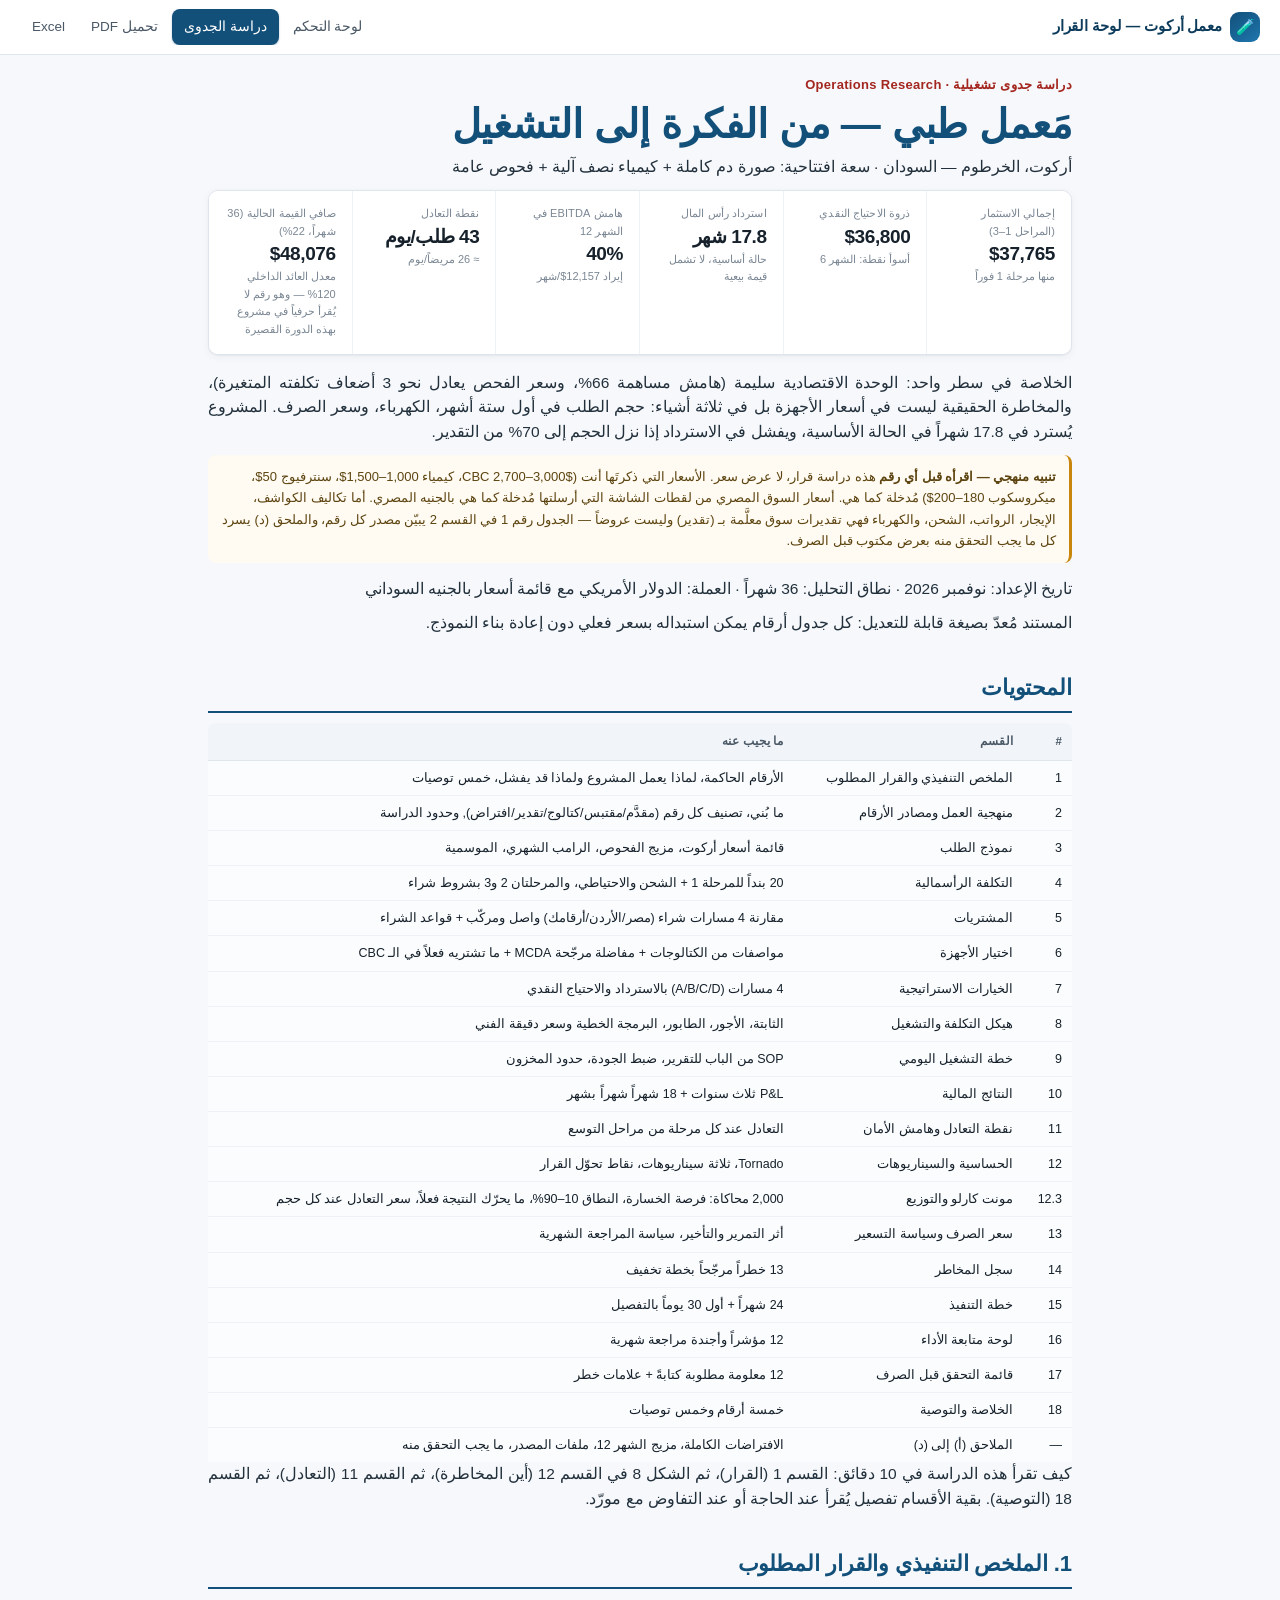
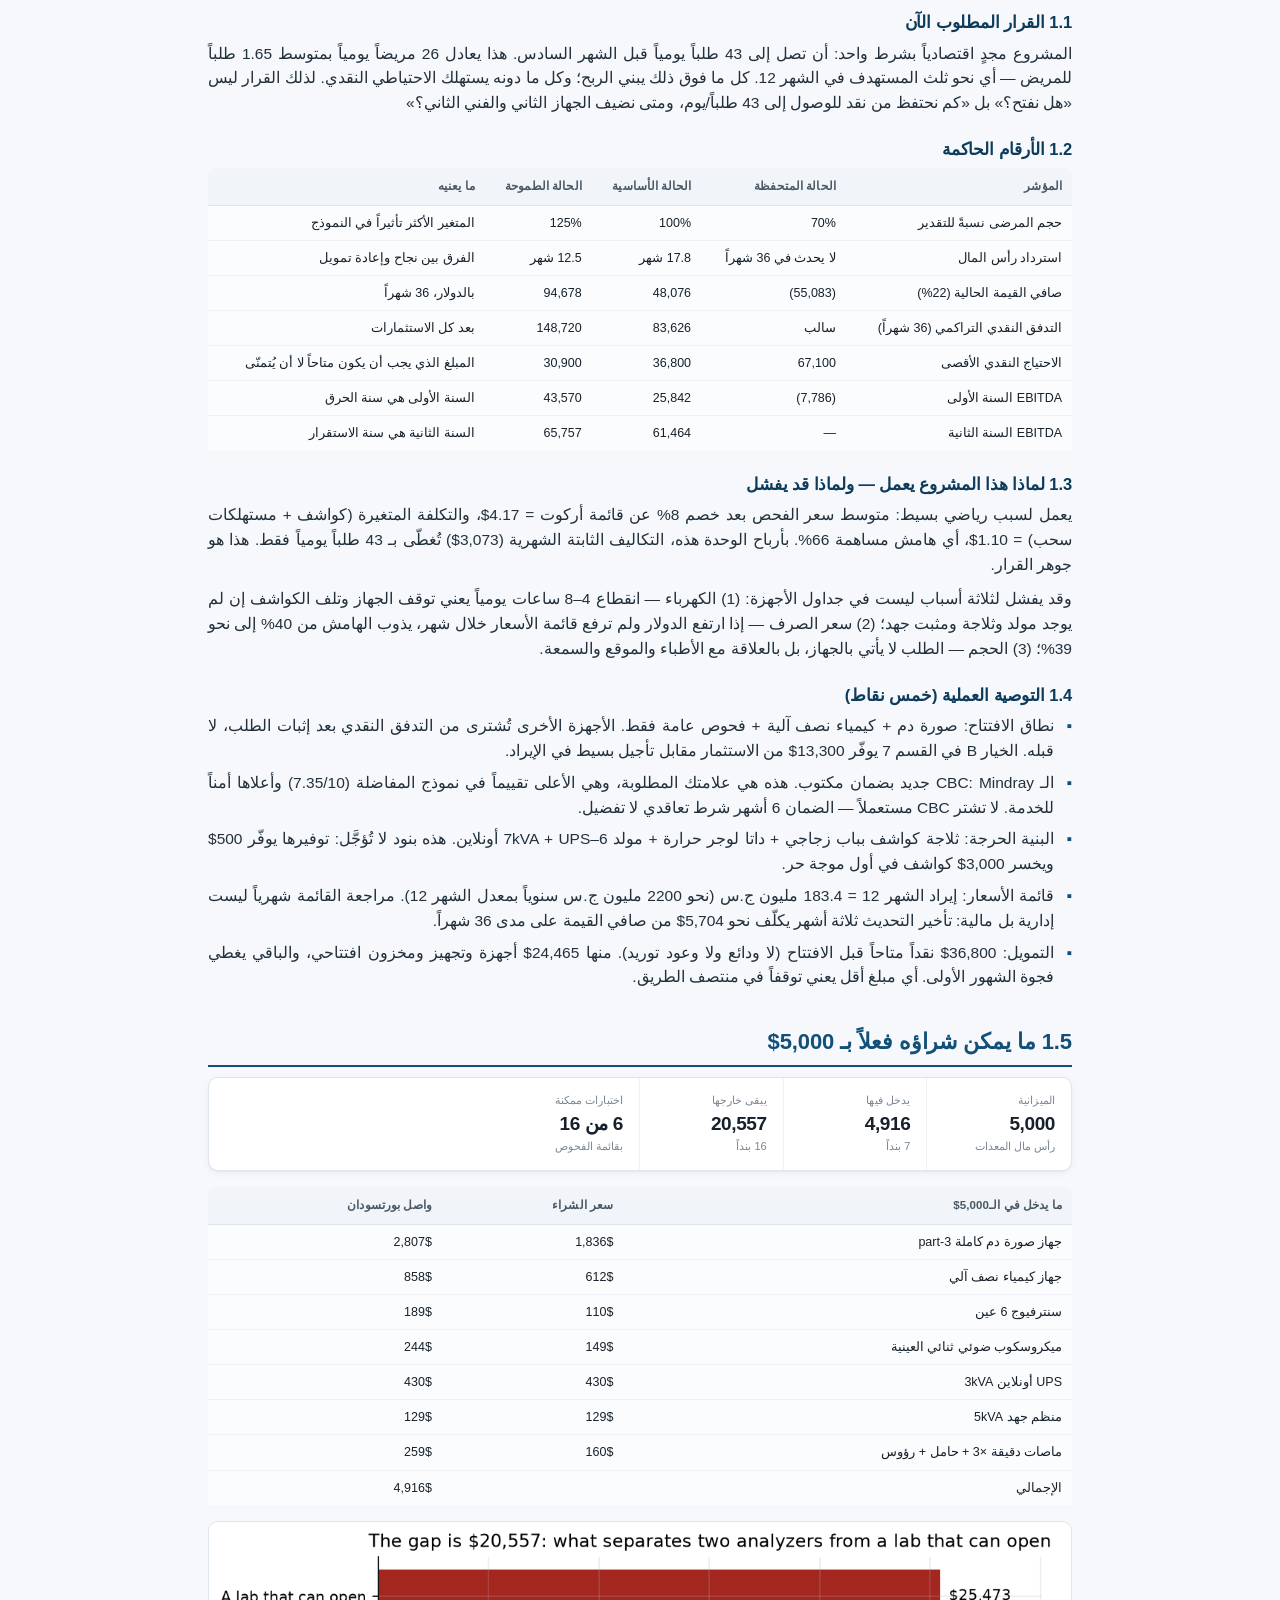
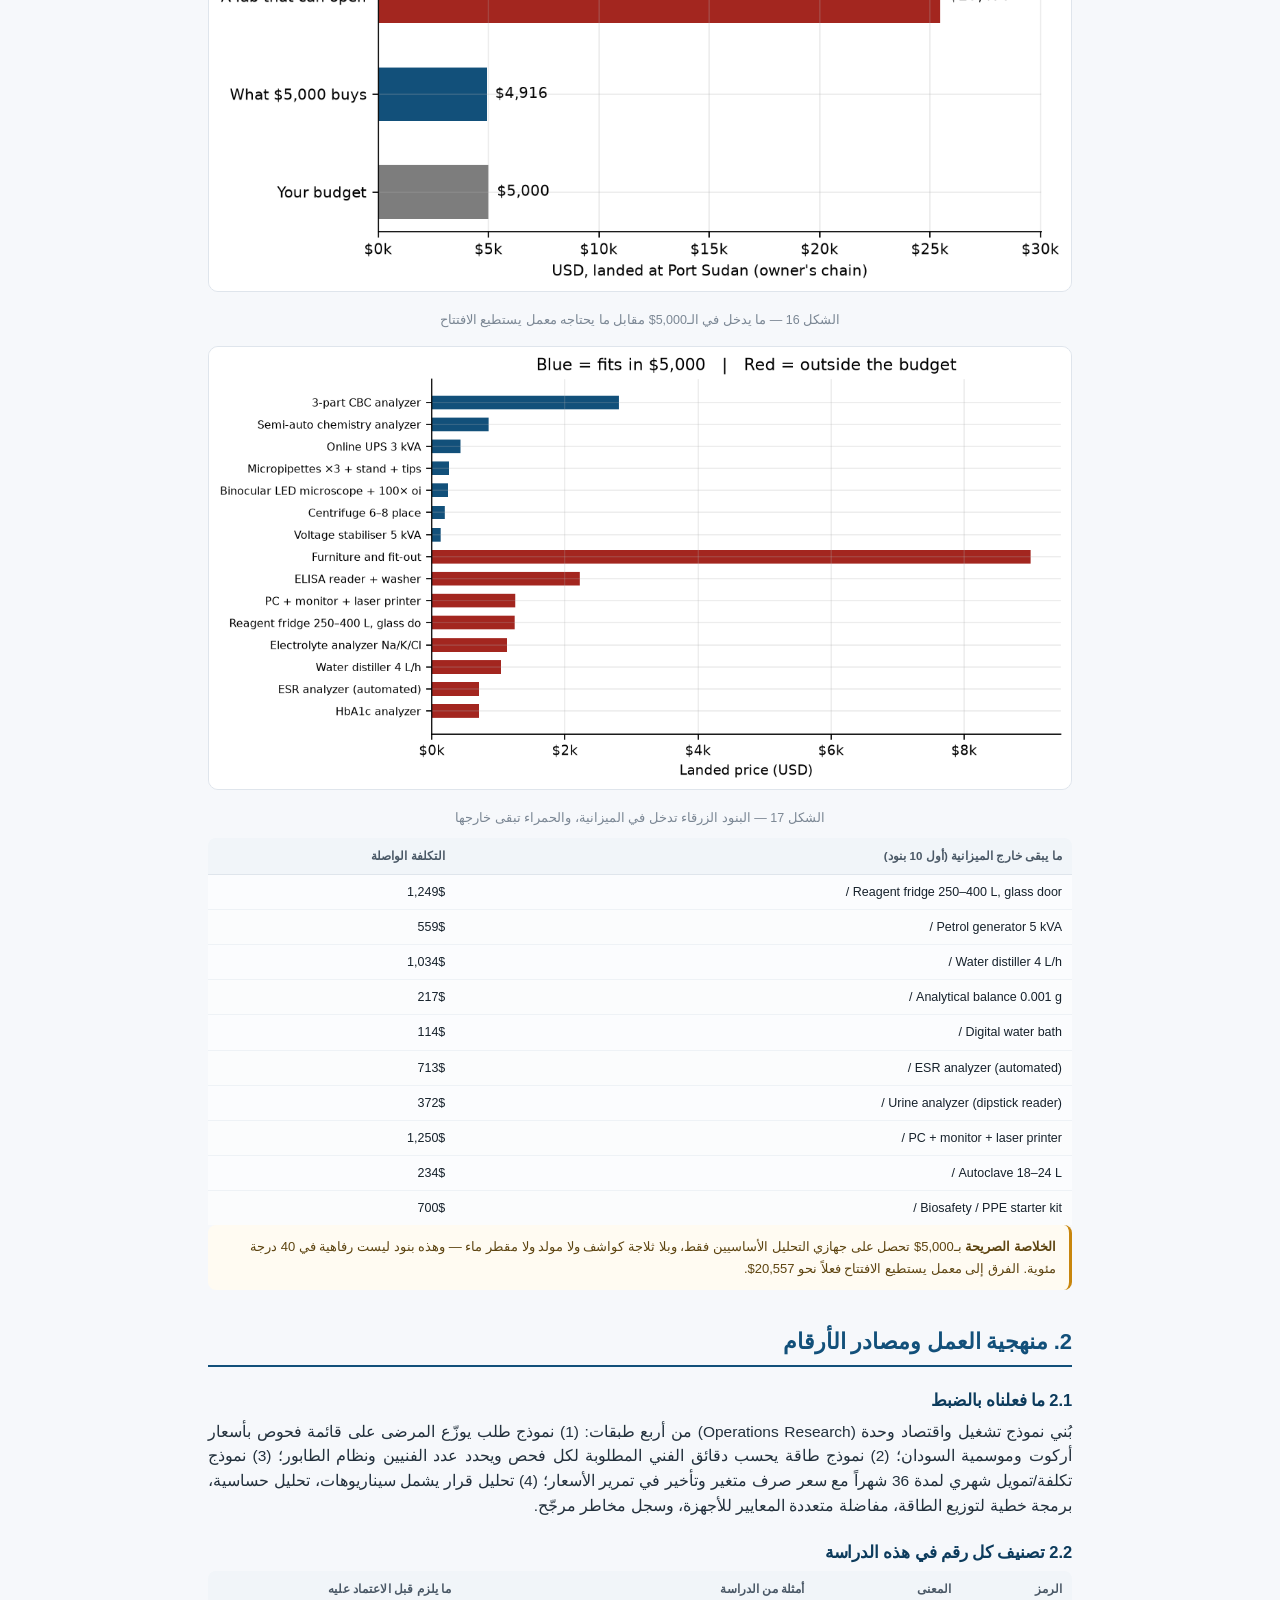
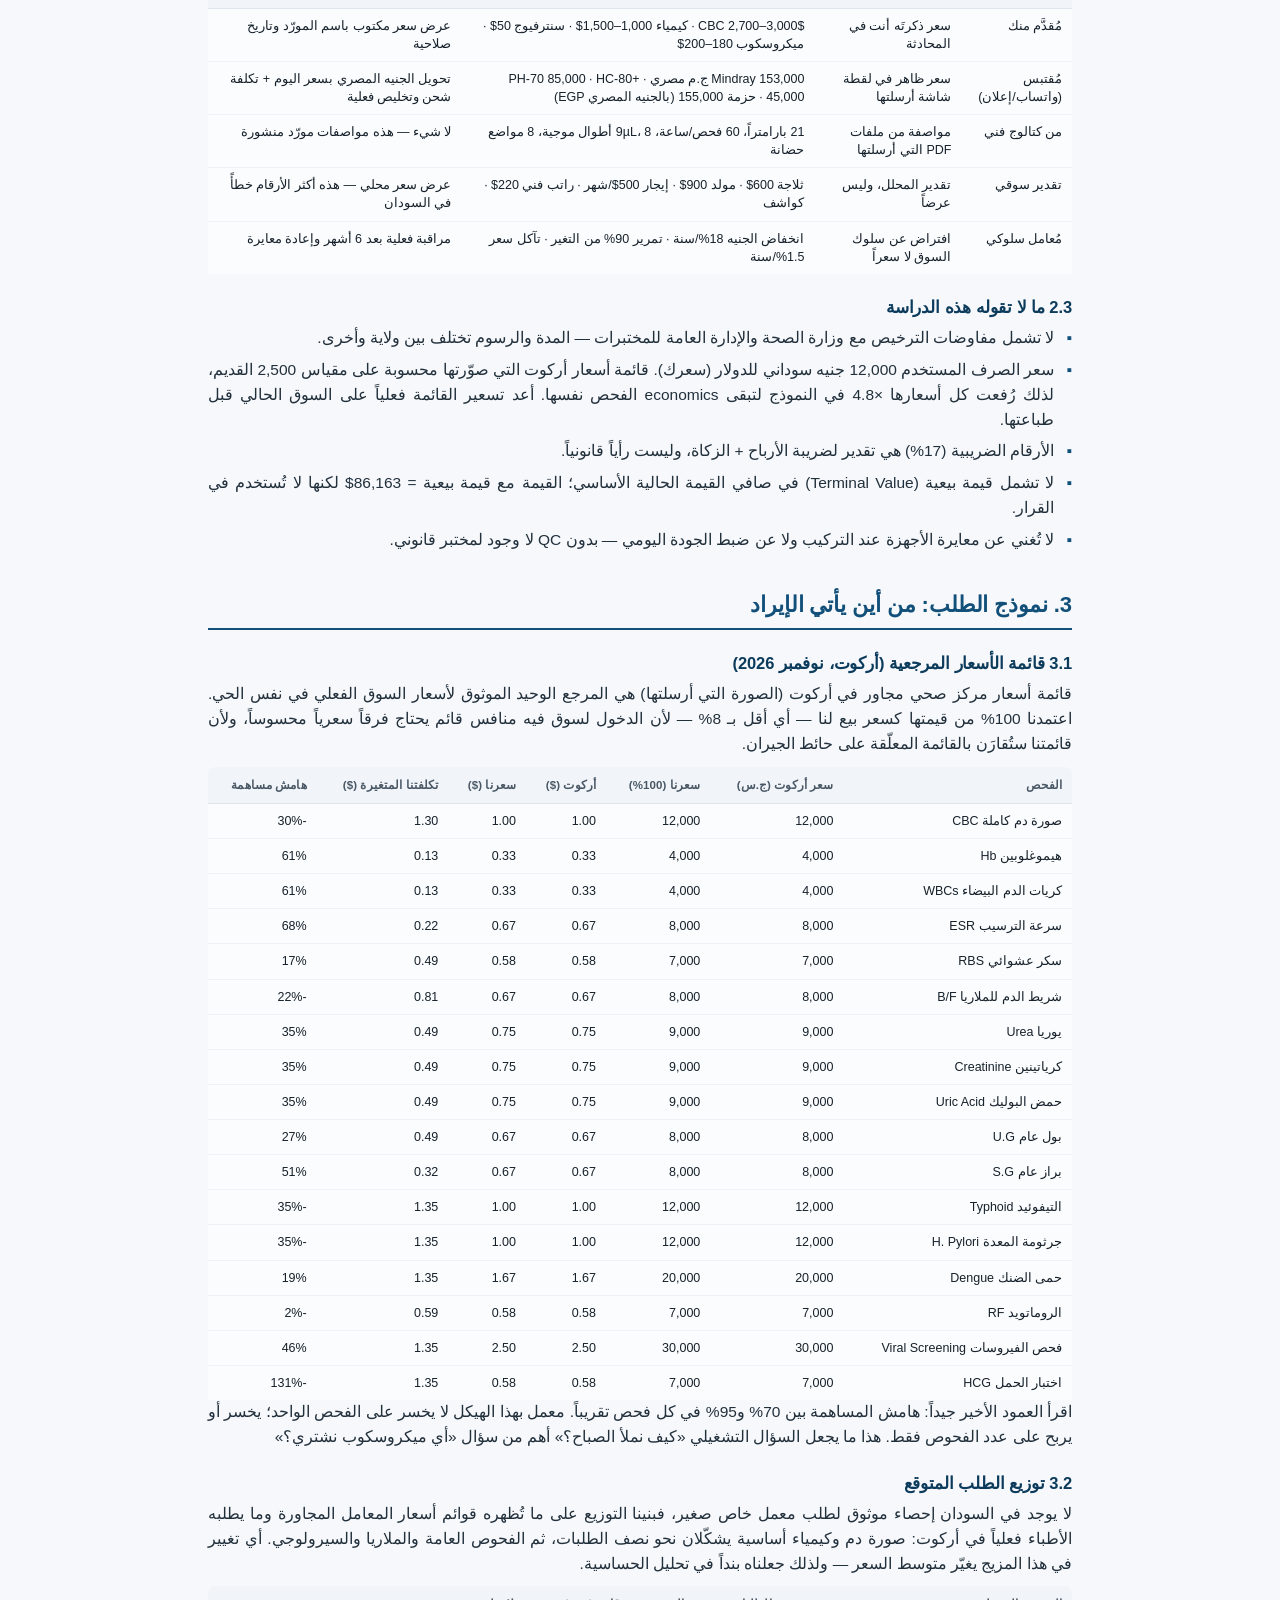
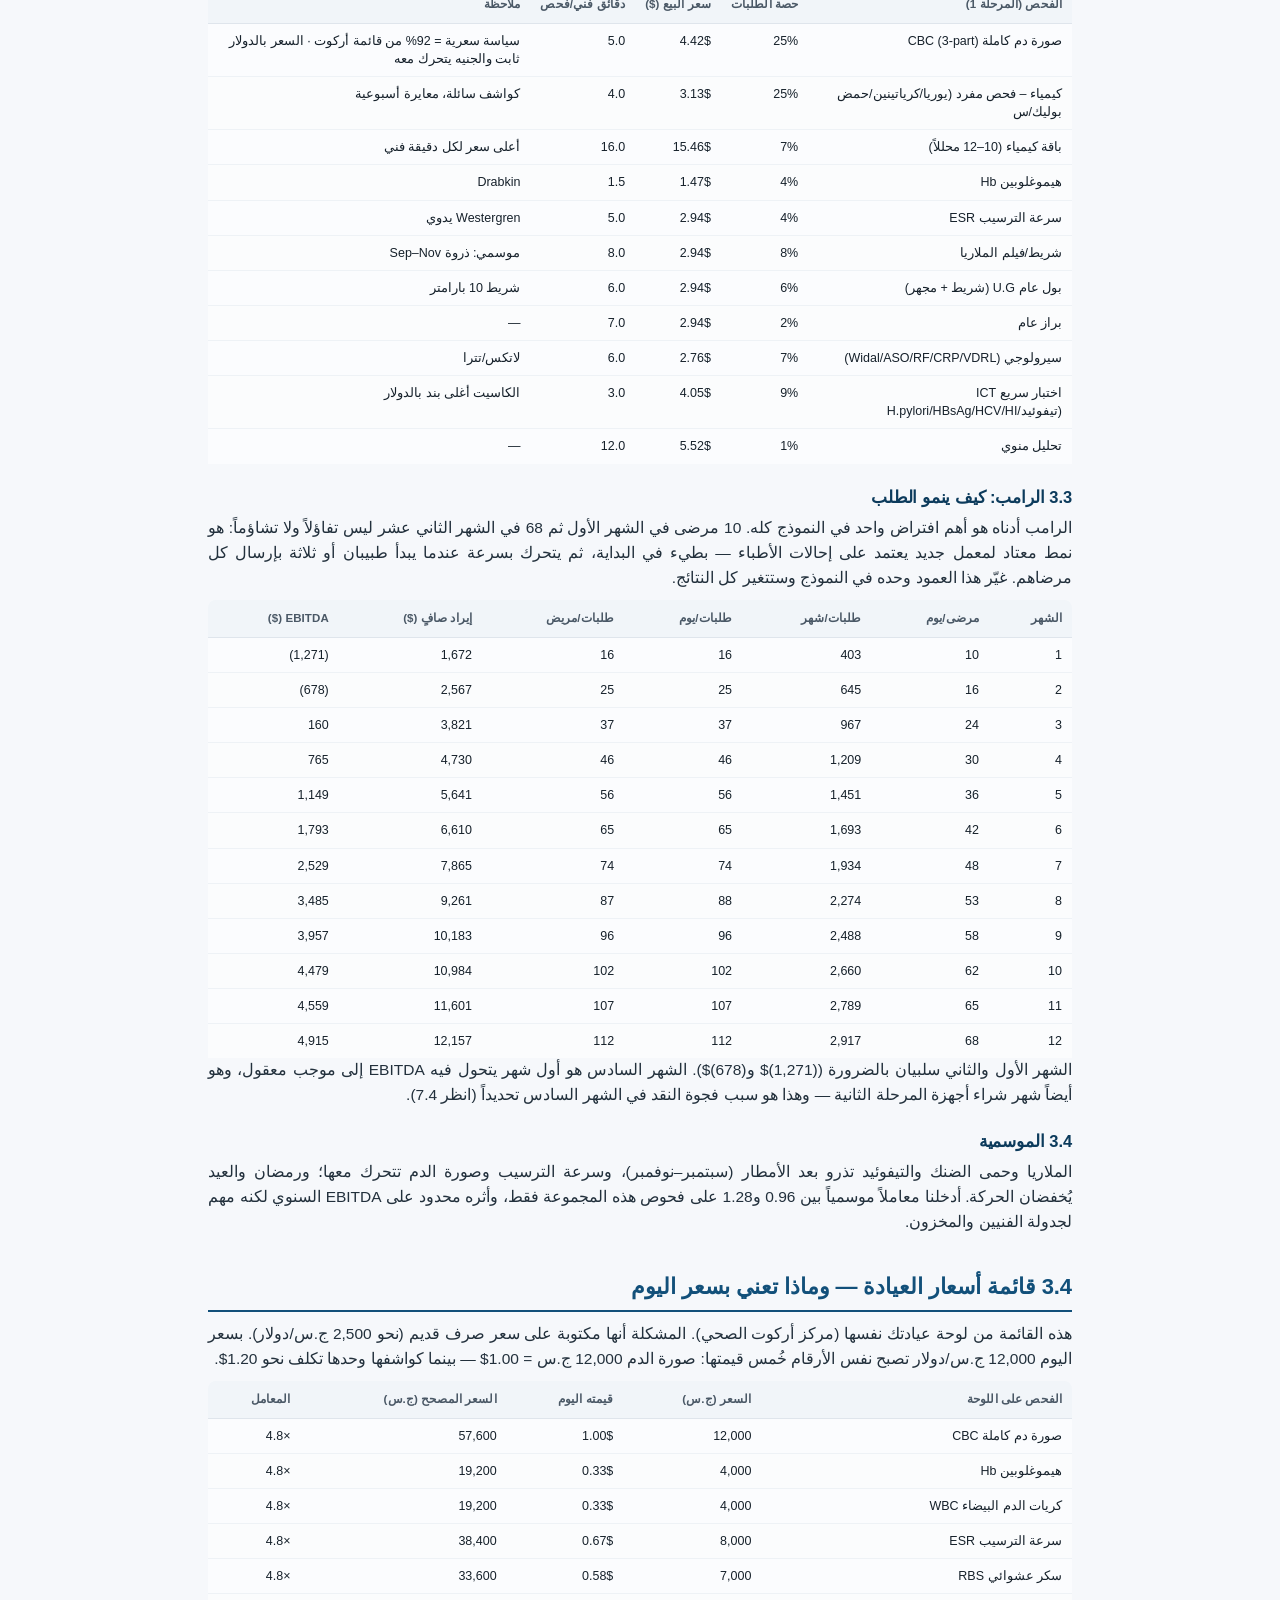
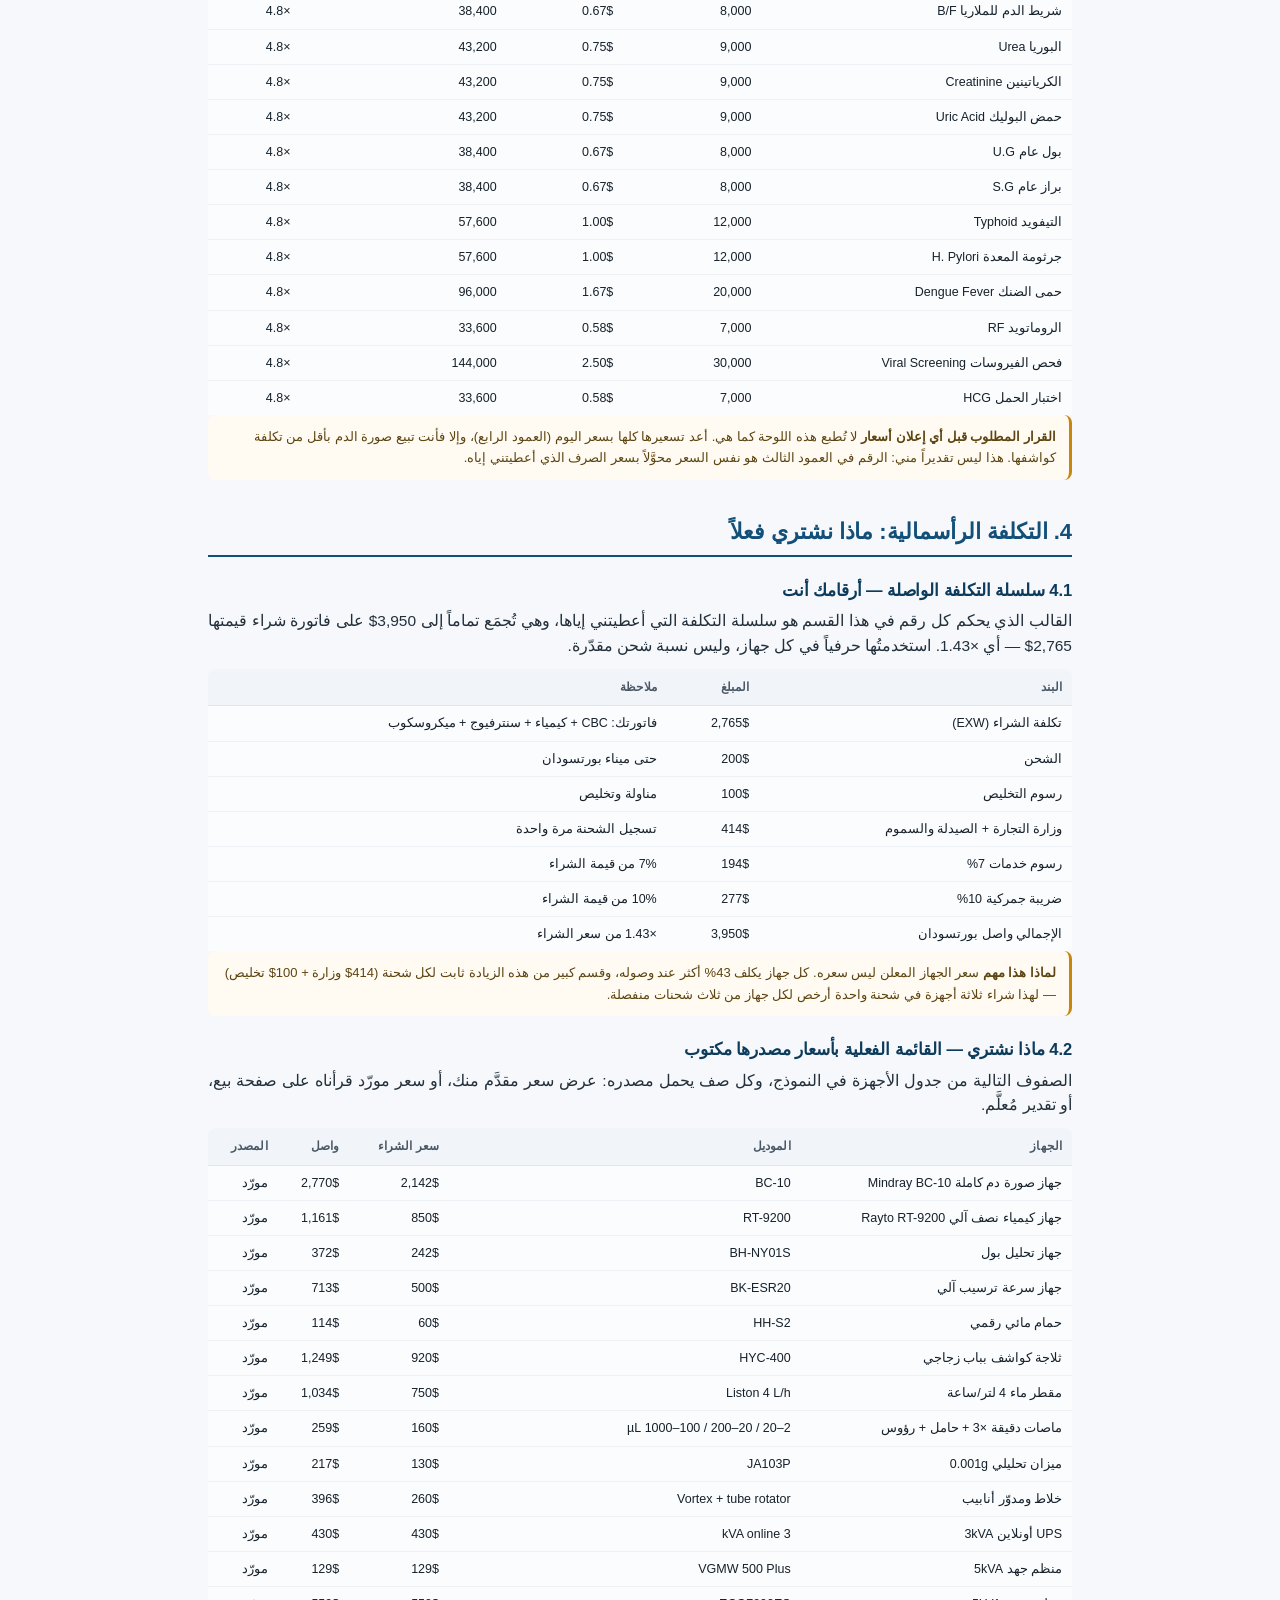
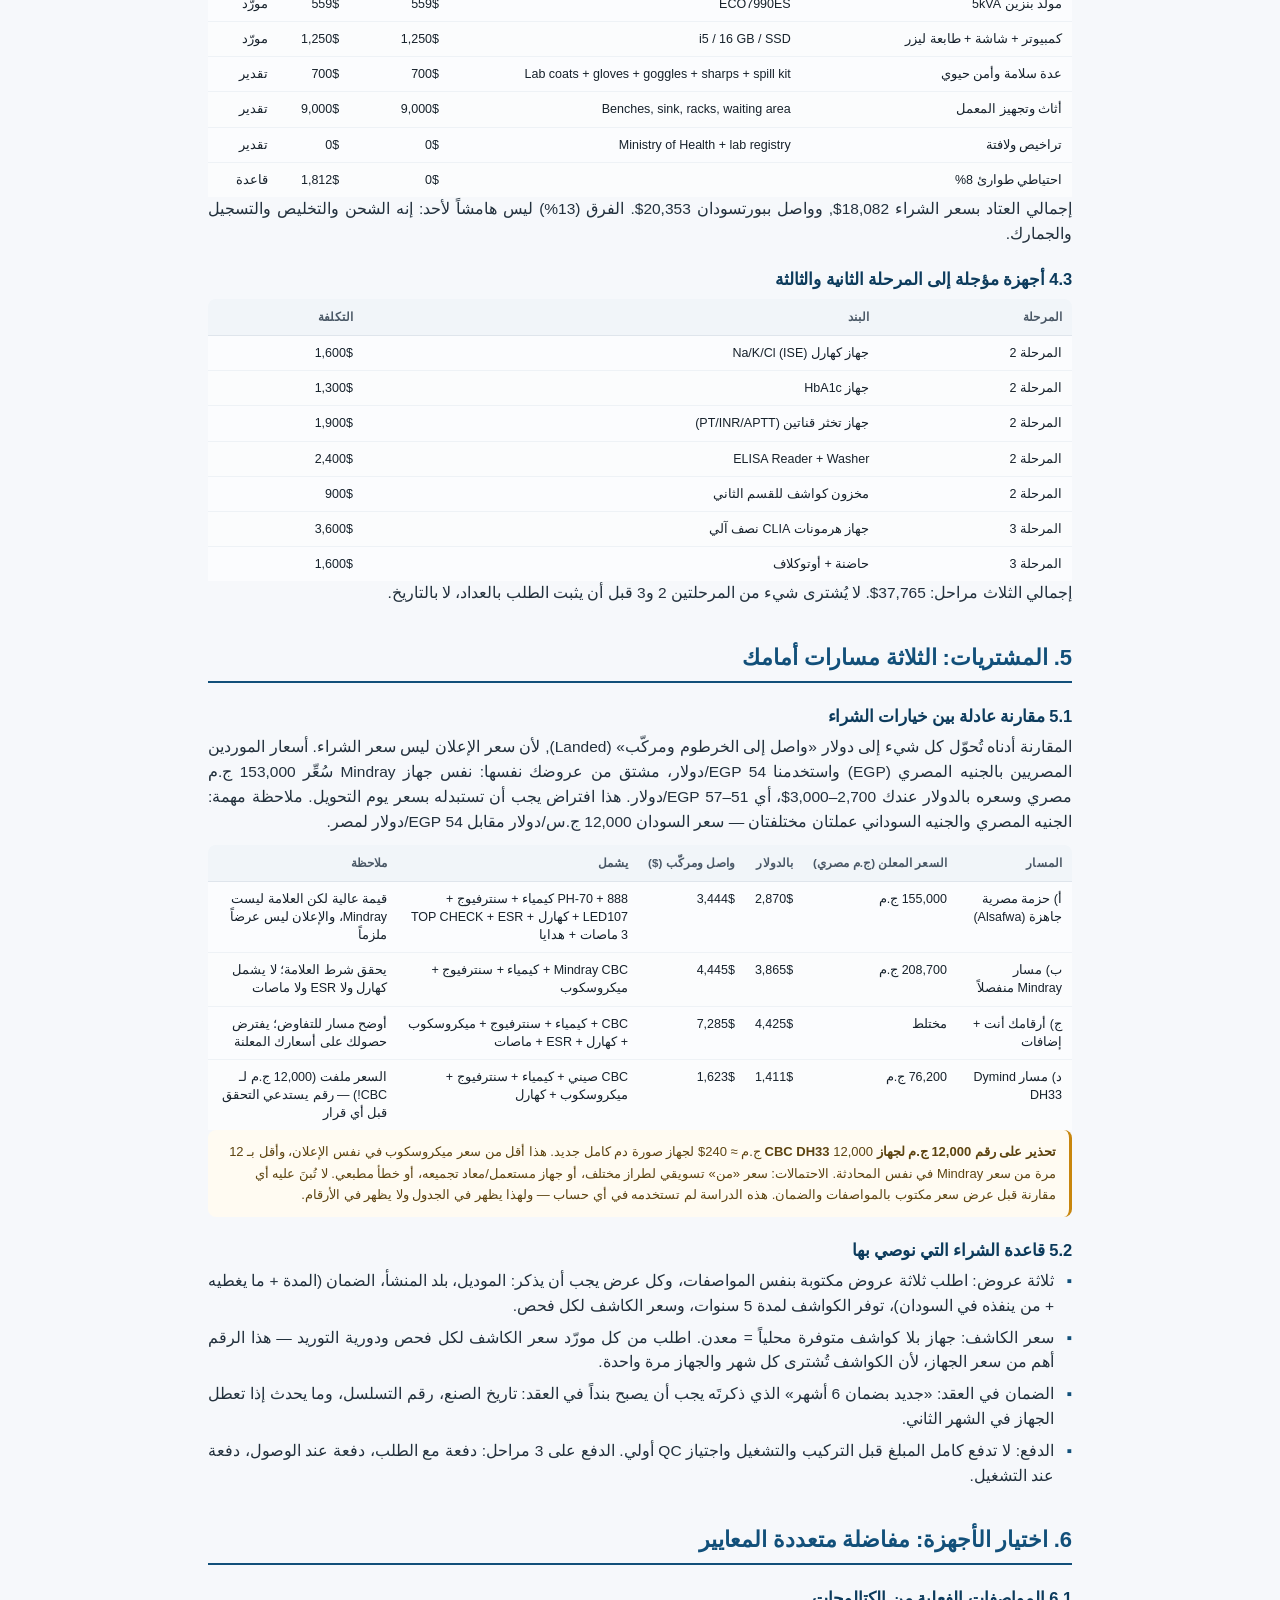
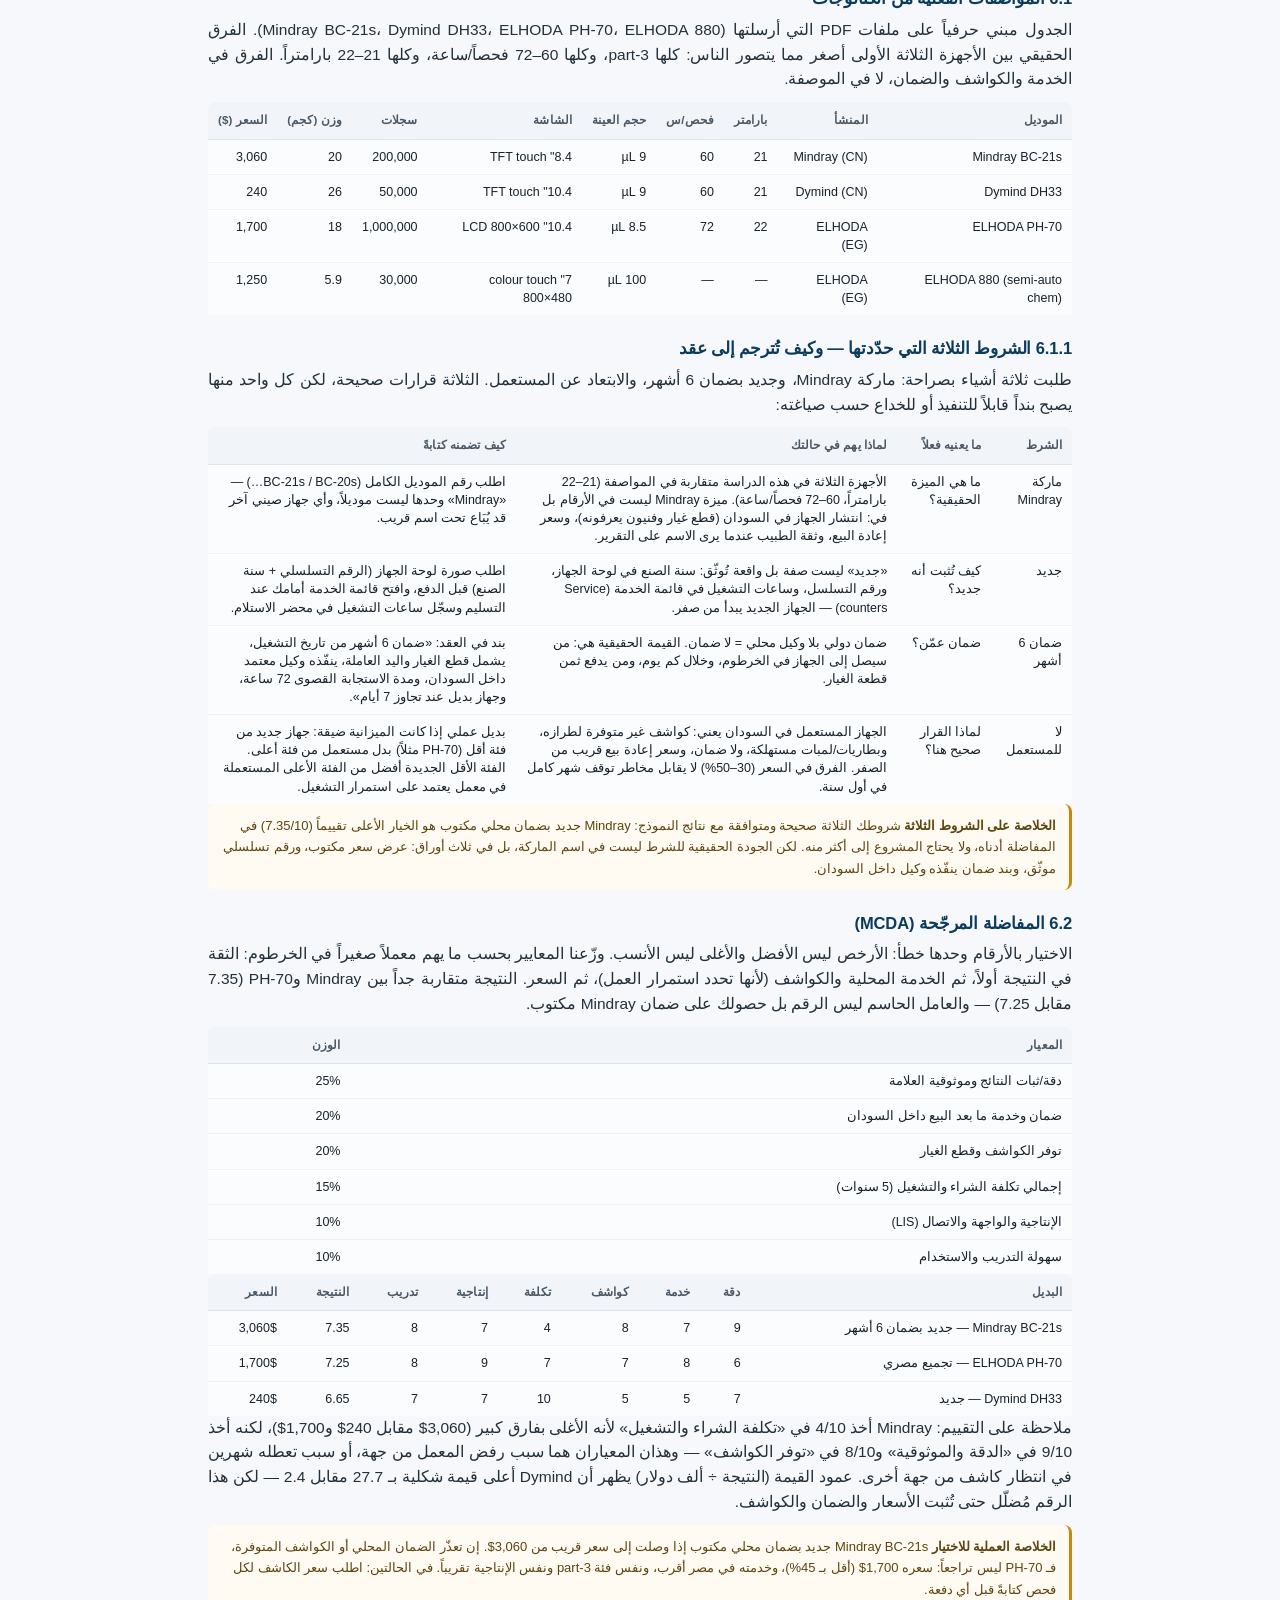
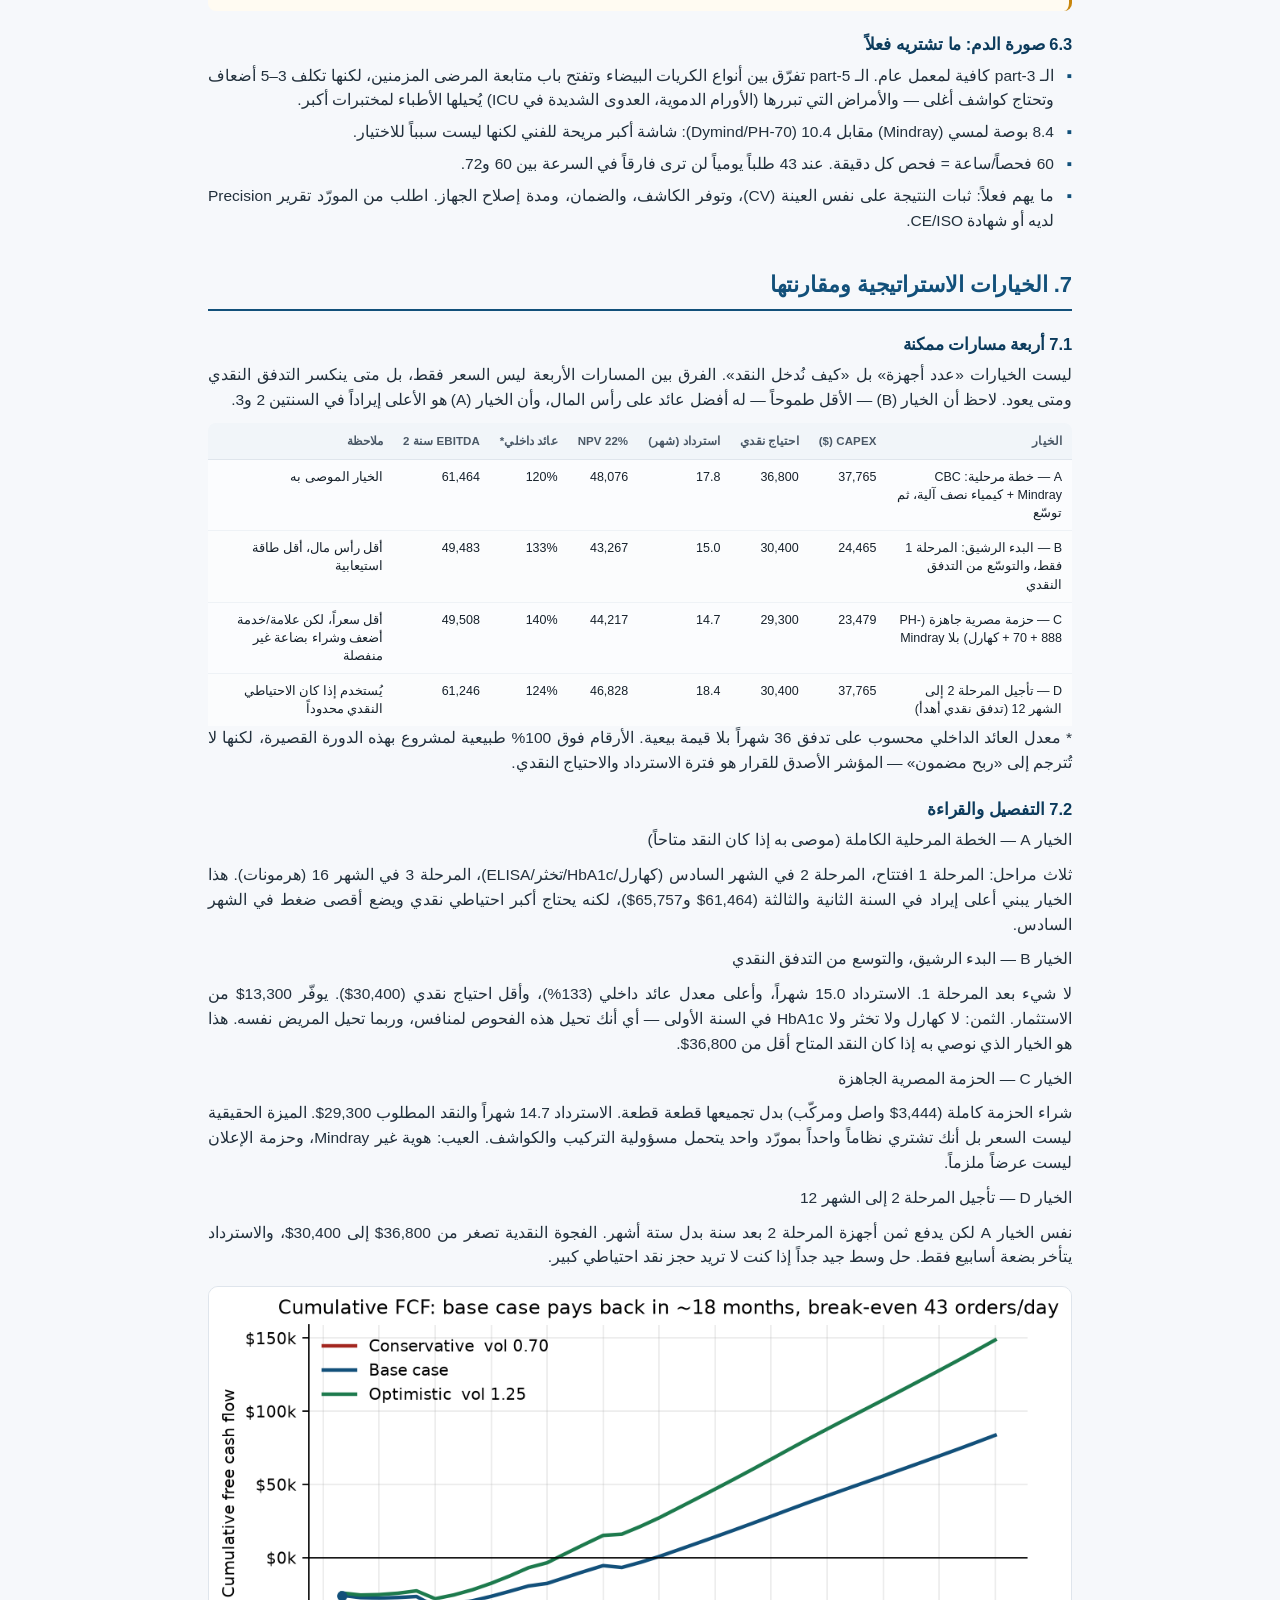
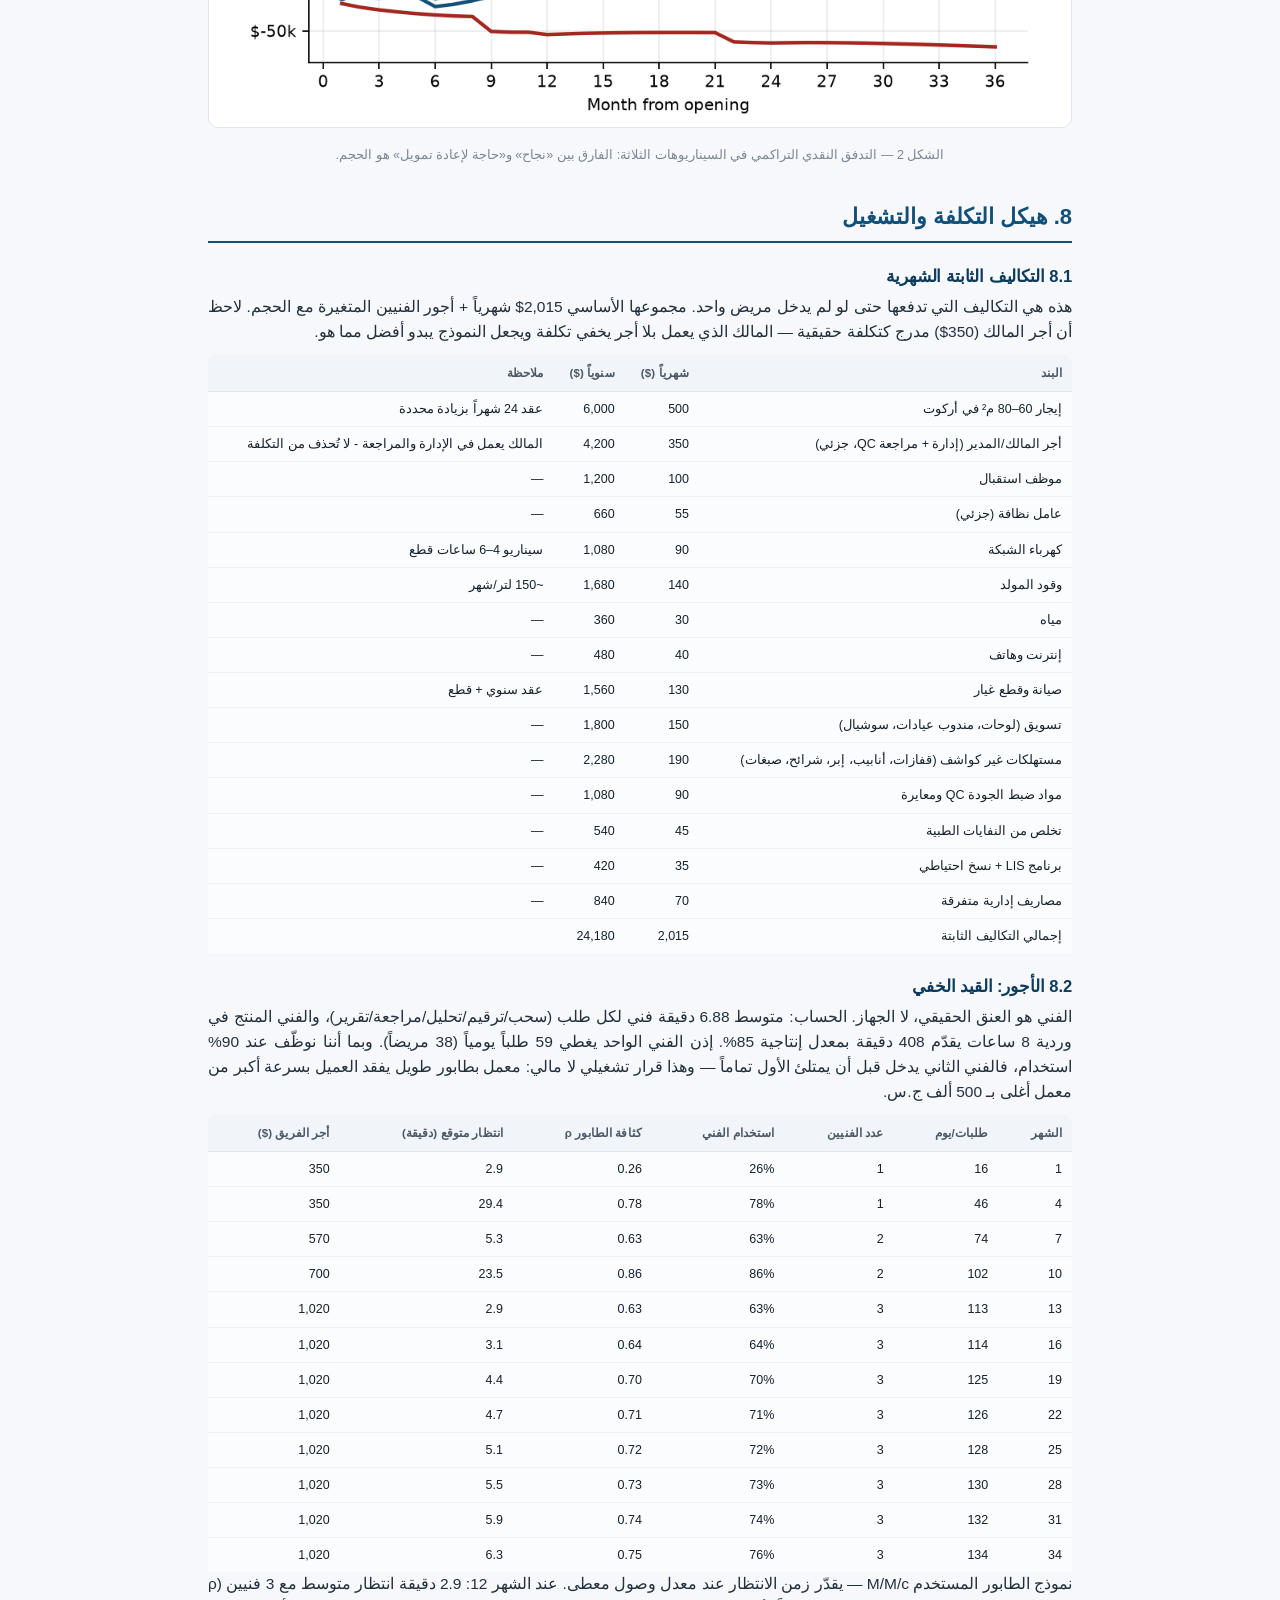
==== commit af622e7c: "Visual-first $5,000 tab: what fits, what doesn't, and the gap in pictures - new landing tab 'What $5" ====
--- a/study.html
+++ b/study.html
@@ -50,6 +50,19 @@
 <p class="bl">البنية الحرجة: ثلاجة كواشف بباب زجاجي + داتا لوجر حرارة + مولد 6–7kVA + UPS أونلاين. هذه بنود لا تُؤجَّل: توفيرها يوفّر 500$ ويخسر 3,000$ كواشف في أول موجة حر.</p>
 <p class="bl">قائمة الأسعار: إيراد الشهر 12 = 183.4 مليون ج.س (نحو 2200 مليون ج.س سنوياً بمعدل الشهر 12). مراجعة القائمة شهرياً ليست إدارية بل مالية: تأخير التحديث ثلاثة أشهر يكلّف نحو 5,704$ من صافي القيمة على مدى 36 شهراً.</p>
 <p class="bl">التمويل: 36,800$ نقداً متاحاً قبل الافتتاح (لا ودائع ولا وعود توريد). منها 24,465$ أجهزة وتجهيز ومخزون افتتاحي، والباقي يغطي فجوة الشهور الأولى. أي مبلغ أقل يعني توقفاً في منتصف الطريق.</p>
+<h2 id="1-5-ما-يمكن-شراؤه-فعلا-بـ-5-000-">1.5 ما يمكن شراؤه فعلاً بـ 5,000$</h2>
+<div class="kpis doc-kpis"><div class="kpi"><span class="k">الميزانية</span><span class="v">5,000</span><span class="d">رأس مال المعدات</span></div><div class="kpi"><span class="k">يدخل فيها</span><span class="v">4,916</span><span class="d">7 بنداً</span></div><div class="kpi"><span class="k">يبقى خارجها</span><span class="v">20,557</span><span class="d">16 بنداً</span></div><div class="kpi"><span class="k">اختبارات ممكنة</span><span class="v">6 من 16</span><span class="d">بقائمة الفحوص</span></div></div>
+
+<div class="tw"><table class="tbl"><tr><th>ما يدخل في الـ5,000$</th><th>سعر الشراء</th><th>واصل بورتسودان</th></tr><tr><td>جهاز صورة دم كاملة 3-part</td><td>1,836$</td><td>2,807$</td></tr><tr><td>جهاز كيمياء نصف آلي</td><td>612$</td><td>858$</td></tr><tr><td>سنترفيوج 6 عين</td><td>110$</td><td>189$</td></tr><tr><td>ميكروسكوب ضوئي ثنائي العينية</td><td>149$</td><td>244$</td></tr><tr><td>UPS أونلاين 3kVA</td><td>430$</td><td>430$</td></tr><tr><td>منظم جهد 5kVA</td><td>129$</td><td>129$</td></tr><tr><td>ماصات دقيقة ×3 + حامل + رؤوس</td><td>160$</td><td>259$</td></tr><tr><td>الإجمالي</td><td></td><td>4,916$</td></tr></table></div>
+
+<figure><img src="assets/img/fig01.png" alt="شكل 1" loading="lazy"></figure>
+<p class="cap">الشكل 16 — ما يدخل في الـ5,000$ مقابل ما يحتاجه معمل يستطيع الافتتاح</p>
+<figure><img src="assets/img/fig02.png" alt="شكل 2" loading="lazy"></figure>
+<p class="cap">الشكل 17 — البنود الزرقاء تدخل في الميزانية، والحمراء تبقى خارجها</p>
+<div class="tw"><table class="tbl"><tr><th>ما يبقى خارج الميزانية (أول 10 بنود)</th><th>التكلفة الواصلة</th></tr><tr><td>Reagent fridge 250–400 L, glass door /</td><td>1,249$</td></tr><tr><td>Petrol generator 5 kVA /</td><td>559$</td></tr><tr><td>Water distiller 4 L/h /</td><td>1,034$</td></tr><tr><td>Analytical balance 0.001 g /</td><td>217$</td></tr><tr><td>Digital water bath /</td><td>114$</td></tr><tr><td>ESR analyzer (automated) /</td><td>713$</td></tr><tr><td>Urine analyzer (dipstick reader) /</td><td>372$</td></tr><tr><td>PC + monitor + laser printer /</td><td>1,250$</td></tr><tr><td>Autoclave 18–24 L /</td><td>234$</td></tr><tr><td>Biosafety / PPE starter kit /</td><td>700$</td></tr></table></div>
+
+<div class="note"><strong>الخلاصة الصريحة</strong> بـ5,000$ تحصل على جهازي التحليل الأساسيين فقط، وبلا ثلاجة كواشف ولا مولد ولا مقطر ماء — وهذه بنود ليست رفاهية في 40 درجة مئوية. الفرق إلى معمل يستطيع الافتتاح فعلاً نحو 20,557$.</div>
+
 <h2 id="2-منهجية-العمل-ومصادر-الأرقام">2. منهجية العمل ومصادر الأرقام</h2>
 <h3>2.1 ما فعلناه بالضبط</h3>
 <p>بُني نموذج تشغيل واقتصاد وحدة (Operations Research) من أربع طبقات: (1) نموذج طلب يوزّع المرضى على قائمة فحوص بأسعار أركوت وموسمية السودان؛ (2) نموذج طاقة يحسب دقائق الفني المطلوبة لكل فحص ويحدد عدد الفنيين ونظام الطابور؛ (3) نموذج تكلفة/تمويل شهري لمدة 36 شهراً مع سعر صرف متغير وتأخير في تمرير الأسعار؛ (4) تحليل قرار يشمل سيناريوهات، تحليل حساسية، برمجة خطية لتوزيع الطاقة، مفاضلة متعددة المعايير للأجهزة، وسجل مخاطر مرجّح.</p>
@@ -153,7 +166,7 @@
 <p>شراء الحزمة كاملة (3,444$ واصل ومركّب) بدل تجميعها قطعة قطعة. الاسترداد 14.7 شهراً والنقد المطلوب 29,300$. الميزة الحقيقية ليست السعر بل أنك تشتري نظاماً واحداً بمورّد واحد يتحمل مسؤولية التركيب والكواشف. العيب: هوية غير Mindray، وحزمة الإعلان ليست عرضاً ملزماً.</p>
 <p>الخيار D — تأجيل المرحلة 2 إلى الشهر 12</p>
 <p>نفس الخيار A لكن يدفع ثمن أجهزة المرحلة 2 بعد سنة بدل ستة أشهر. الفجوة النقدية تصغر من 36,800$ إلى 30,400$، والاسترداد يتأخر بضعة أسابيع فقط. حل وسط جيد جداً إذا كنت لا تريد حجز نقد احتياطي كبير.</p>
-<figure><img src="assets/img/fig01.png" alt="شكل 1" loading="lazy"></figure>
+<figure><img src="assets/img/fig03.png" alt="شكل 3" loading="lazy"></figure>
 <p class="cap">الشكل 2 — التدفق النقدي التراكمي في السيناريوهات الثلاثة: الفارق بين «نجاح» و«حاجة لإعادة تمويل» هو الحجم.</p>
 <h2 id="8-هيكل-التكلفة-والتشغيل">8. هيكل التكلفة والتشغيل</h2>
 <h3>8.1 التكاليف الثابتة الشهرية</h3>
@@ -165,9 +178,9 @@
 <div class="tw"><table class="tbl"><tr><th>الشهر</th><th>طلبات/يوم</th><th>عدد الفنيين</th><th>استخدام الفني</th><th>كثافة الطابور ρ</th><th>انتظار متوقع (دقيقة)</th><th>أجر الفريق ($)</th></tr><tr><td>1</td><td>16</td><td>1</td><td>26%</td><td>0.26</td><td>2.9</td><td>350</td></tr><tr><td>4</td><td>46</td><td>1</td><td>78%</td><td>0.78</td><td>29.4</td><td>350</td></tr><tr><td>7</td><td>74</td><td>2</td><td>63%</td><td>0.63</td><td>5.3</td><td>570</td></tr><tr><td>10</td><td>102</td><td>2</td><td>86%</td><td>0.86</td><td>23.5</td><td>700</td></tr><tr><td>13</td><td>113</td><td>3</td><td>63%</td><td>0.63</td><td>2.9</td><td>1,020</td></tr><tr><td>16</td><td>114</td><td>3</td><td>64%</td><td>0.64</td><td>3.1</td><td>1,020</td></tr><tr><td>19</td><td>125</td><td>3</td><td>70%</td><td>0.70</td><td>4.4</td><td>1,020</td></tr><tr><td>22</td><td>126</td><td>3</td><td>71%</td><td>0.71</td><td>4.7</td><td>1,020</td></tr><tr><td>25</td><td>128</td><td>3</td><td>72%</td><td>0.72</td><td>5.1</td><td>1,020</td></tr><tr><td>28</td><td>130</td><td>3</td><td>73%</td><td>0.73</td><td>5.5</td><td>1,020</td></tr><tr><td>31</td><td>132</td><td>3</td><td>74%</td><td>0.74</td><td>5.9</td><td>1,020</td></tr><tr><td>34</td><td>134</td><td>3</td><td>76%</td><td>0.75</td><td>6.3</td><td>1,020</td></tr></table></div>
 
 <p>نموذج الطابور المستخدم M/M/c — يقدّر زمن الانتظار عند معدل وصول معطى. عند الشهر 12: 2.9 دقيقة انتظار متوسط مع 3 فنيين (ρ = 0.63). بالفنيين فقط (2) كان النظام مشبعاً لأن ρ تتجاوز 1 — وهذا بالضبط ما يحدث في المعامل الصغيرة: لا يعرفون أنهم عند حد السعة حتى يفقدوا العملاء.</p>
-<figure><img src="assets/img/fig02.png" alt="شكل 2" loading="lazy"></figure>
+<figure><img src="assets/img/fig04.png" alt="شكل 4" loading="lazy"></figure>
 <p class="cap">الشكل 3 — زمن الانتظار المتوقع مقابل عدد الطلبات: مع فني واحد يتشبع النظام عند ~59 طلباً/يوم.</p>
-<figure><img src="assets/img/fig03.png" alt="شكل 3" loading="lazy"></figure>
+<figure><img src="assets/img/fig05.png" alt="شكل 5" loading="lazy"></figure>
 <p class="cap">الشكل 4 — منحنى الطلب مقابل الطاقة: التوظيف في الشهر 6 هو ما يفتح باب المرحلة الثانية.</p>
 <h3>8.3 البرمجة الخطية: أين تكسب الدقيقة الواحدة أكثر؟</h3>
 <p>بُني نموذج برمجة خطية يوزّع دقائق الفني المتاحة (1224 دقيقة/يوم) على الفحوص بشرط ألا يتجاوز أي فحص 2.5 ضعف حصته الحالية (حتى لا يوصي النموذج ببيع الكهارل فقط). السعر الظلّي لدقيقة الفني = 0.50$/دقيقة، أي نحو 30$ للساعة الواحدة من وقت الفني. هذا الرقم هو «سعر» التوظيف: إذا كان الفني يكلف 220$/شهر مقابل ~200 ساعة، فتكلفته 1.1$/ساعة — أي أن كل ساعة فني إضافية تخلق قيمة أعلى بكثير من تكلفتها، وهذا سبب قوي للتوظيف المبكر.</p>
@@ -199,9 +212,9 @@
 <div class="tw"><table class="tbl"><tr><th>الشهر</th><th>مرضى/يوم</th><th>طلبات/يوم</th><th>فنيون</th><th>إيراد صافٍ</th><th>EBITDA</th><th>تدفق حر</th><th>تراكمي</th></tr><tr><td>1</td><td>10</td><td>16</td><td>1</td><td>1,672</td><td>(1,271)</td><td>(25,736)</td><td>(25,736)</td></tr><tr><td>2</td><td>16</td><td>25</td><td>1</td><td>2,567</td><td>(678)</td><td>(1,599)</td><td>(27,335)</td></tr><tr><td>3</td><td>24</td><td>37</td><td>1</td><td>3,821</td><td>160</td><td>(292)</td><td>(27,627)</td></tr><tr><td>4</td><td>30</td><td>46</td><td>1</td><td>4,730</td><td>765</td><td>376</td><td>(27,251)</td></tr><tr><td>5</td><td>36</td><td>56</td><td>2</td><td>5,641</td><td>1,149</td><td>692</td><td>(26,559)</td></tr><tr><td>6</td><td>42</td><td>65</td><td>2</td><td>6,610</td><td>1,793</td><td>(6,880)</td><td>(33,438)</td></tr><tr><td>7</td><td>48</td><td>74</td><td>2</td><td>7,865</td><td>2,529</td><td>1,542</td><td>(31,896)</td></tr><tr><td>8</td><td>53</td><td>88</td><td>2</td><td>9,261</td><td>3,485</td><td>2,433</td><td>(29,463)</td></tr><tr><td>9</td><td>58</td><td>96</td><td>2</td><td>10,183</td><td>3,957</td><td>3,003</td><td>(26,460)</td></tr><tr><td>10</td><td>62</td><td>102</td><td>2</td><td>10,984</td><td>4,479</td><td>3,477</td><td>(22,983)</td></tr><tr><td>11</td><td>65</td><td>107</td><td>3</td><td>11,601</td><td>4,559</td><td>3,614</td><td>(19,368)</td></tr><tr><td>12</td><td>68</td><td>112</td><td>3</td><td>12,157</td><td>4,915</td><td>1,756</td><td>(17,612)</td></tr><tr><td>13</td><td>68</td><td>113</td><td>3</td><td>12,046</td><td>4,827</td><td>4,149</td><td>(13,463)</td></tr><tr><td>14</td><td>69</td><td>113</td><td>3</td><td>11,813</td><td>4,654</td><td>4,077</td><td>(9,386)</td></tr><tr><td>15</td><td>69</td><td>114</td><td>3</td><td>11,788</td><td>4,625</td><td>3,933</td><td>(5,453)</td></tr><tr><td>16</td><td>69</td><td>114</td><td>3</td><td>11,745</td><td>4,584</td><td>(1,276)</td><td>(6,729)</td></tr><tr><td>17</td><td>70</td><td>115</td><td>3</td><td>11,961</td><td>4,585</td><td>3,523</td><td>(3,206)</td></tr><tr><td>18</td><td>70</td><td>124</td><td>3</td><td>12,935</td><td>5,272</td><td>3,962</td><td>756</td></tr></table></div>
 
 <p>لاحظ الشهر السادس: EBITDA موجب (1,793$) ومع ذلك التدفق الحر سالب ((6,880)$) لأن شراء أجهزة المرحلة 2 (8,100$) يقع في نفس الشهر. هذه ليست خسارة تشغيلية — هي قرار استثماري. إذا كان النقد ضيقاً، أجّل المرحلة 2 إلى الشهر 12 (الخيار D) وسيصبح الاحتياج 30,400$ بدل 36,800$.</p>
-<figure><img src="assets/img/fig04.png" alt="شكل 4" loading="lazy"></figure>
+<figure><img src="assets/img/fig06.png" alt="شكل 6" loading="lazy"></figure>
 <p class="cap">الشكل 5 — الإيراد مقابل التكلفة النقدية شهرياً: النقطة التي يتقاطع فيها العمودان هي نقطة التعادل التشغيلية.</p>
-<figure><img src="assets/img/fig05.png" alt="شكل 5" loading="lazy"></figure>
+<figure><img src="assets/img/fig07.png" alt="شكل 7" loading="lazy"></figure>
 <p class="cap">الشكل 6 — هيكل تكلفة الشهر 12: الكواشف هي البند الأكبر، ثم الأجور، ثم الثابت.</p>
 <h2 id="11-نقطة-التعادل-وهامش-الأمان">11. نقطة التعادل وهامش الأمان</h2>
 <h3>11.1 الحساب</h3>
@@ -209,7 +222,7 @@
 <div class="kpis doc-kpis"><div class="kpi"><span class="k">نقطة التعادل الشهرية</span><span class="v">1,112 طلب</span><span class="d">طلبات الشهر</span></div><div class="kpi"><span class="k">يومياً</span><span class="v">42.8 طلب/يوم</span><span class="d">≈ 25.9 مريضاً</span></div><div class="kpi"><span class="k">إيراد التعادل</span><span class="v">$4,634/شهر</span><span class="d">≈ 2,489,000 ج.س/يوم</span></div><div class="kpi"><span class="k">هامش الأمان (شهر 12)</span><span class="v">62%</span><span class="d">قبل الوصول للتعادل من الأسفل</span></div></div>
 
 <p>هامش الأمان 62% يعني أن الحجم يمكن أن ينزل بهذه النسبة قبل أن يبدأ المعمل بخسارة تشغيلية. وهذا رقم مطمئن — لكنه مضلّل إذا قرأته وحده: عند الحجم المنخفض تكون قد استثمرت 16,215$ ولن تستردها. التعادل التشغيلي لا يعني استرداد رأس المال.</p>
-<figure><img src="assets/img/fig06.png" alt="شكل 6" loading="lazy"></figure>
+<figure><img src="assets/img/fig08.png" alt="شكل 8" loading="lazy"></figure>
 <p class="cap">الشكل 7 — نقطة التعادل على بنية تكلفة الشهر 12: 43 طلباً/يوم تغطي كل التكاليف الثابتة والأجور والصيانة.</p>
 <h3>11.2 التعادل عند مراحل مختلفة</h3>
 <div class="tw"><table class="tbl"><tr><th>المرحلة</th><th>تكاليف ثابتة/شهر</th><th>هامش مساهمة/طلب</th><th>التعادل (طلب/يوم)</th><th>الحجم الفعلي</th><th>هامش الأمان</th></tr><tr><td>الافتتاح (مرحلة 1 فقط)</td><td>2,403$</td><td>3.16$</td><td>29.2</td><td>16</td><td>الحجم أقل من التعادل</td></tr><tr><td>بعد المرحلة 2</td><td>2,623$</td><td>3.02$</td><td>33.4</td><td>74</td><td>55%</td></tr><tr><td>بعد المرحلة 3</td><td>3,073$</td><td>2.89$</td><td>40.8</td><td>115</td><td>64%</td></tr></table></div>
@@ -218,7 +231,7 @@
 <h2 id="12-الحساسية-والسيناريوهات">12. الحساسية والسيناريوهات</h2>
 <h3>12.1 أين تكمن المخاطرة فعلاً (Tornado)</h3>
 <p>اختبرنا كل متغير على حدة ± نطاقه المعقول، وأعدنا حساب صافي القيمة الحالية على 36 شهراً. النتيجة واضحة وتستحق أن تُقرأ مرتين: الحجم هو كل شيء تقريباً، يليه سعر البيع، ثم تكلفة الكواشف. أما سعر الصرف وسعر الأجهزة — وهما ما يقضي المستثمر أسابيع في التفاوض عليهما — فأثرهما أصغر بمرتين إلى ثلاث. القرار الأهم ليس أي جهاز تشتري، بل كيف تضمن تدفق المرضى.</p>
-<figure><img src="assets/img/fig07.png" alt="شكل 7" loading="lazy"></figure>
+<figure><img src="assets/img/fig09.png" alt="شكل 9" loading="lazy"></figure>
 <p class="cap">الشكل 8 — تحليل الحساسية: حجم الطلب يقود النتيجة، ثم السعر، ثم تكلفة الكواشف.</p>
 <div class="tw"><table class="tbl"><tr><th>المتغير</th><th>الحد الأدنى</th><th>NPV عندها</th><th>استرداد (شهر)</th><th>الحد الأعلى</th><th>NPV عندها</th><th>استرداد</th></tr><tr><td>عدد الطلبات اليومية</td><td>0.6</td><td>(3,717)</td><td>31.0</td><td>1.4</td><td>103,357</td><td>12.3</td></tr><tr><td>تكلفة الكواشف لكل فحص</td><td>0.65</td><td>79,810</td><td>13.3</td><td>1.45</td><td>7,164</td><td>26.2</td></tr><tr><td>متوسط سعر البيع الحقيقي</td><td>0.85</td><td>12,221</td><td>24.6</td><td>1.15</td><td>83,806</td><td>13.2</td></tr><tr><td>عدد الطلبات لكل مريض</td><td>1.2</td><td>17,936</td><td>23.1</td><td>1.85</td><td>76,873</td><td>13.7</td></tr><tr><td>نسبة تمرير سعر الصرف للقائمة</td><td>0.5</td><td>26,222</td><td>19.7</td><td>1.0</td><td>53,978</td><td>17.4</td></tr><tr><td>معدل الخصم</td><td>0.12</td><td>61,492</td><td>17.8</td><td>0.3</td><td>39,604</td><td>17.8</td></tr><tr><td>انخفاض الجنيه سنوياً</td><td>0.1</td><td>51,961</td><td>17.4</td><td>0.6</td><td>32,013</td><td>19.5</td></tr><tr><td>سعر شراء الأجهزة (CAPEX)</td><td>0.8</td><td>54,679</td><td>14.8</td><td>1.3</td><td>38,172</td><td>20.3</td></tr><tr><td>OPEX الثابت</td><td>0.85</td><td>55,049</td><td>16.7</td><td>1.2</td><td>38,760</td><td>19.4</td></tr><tr><td>علاوة الوصول للدولار</td><td>0.0</td><td>53,375</td><td>17.1</td><td>0.2</td><td>40,128</td><td>18.9</td></tr><tr><td>علاوة ندرة على الكواشف المستوردة</td><td>0.0</td><td>48,076</td><td>17.8</td><td>0.6</td><td>34,874</td><td>18.9</td></tr><tr><td>تأخير تحديث قائمة الأسعار (شهور)</td><td>0</td><td>51,035</td><td>17.4</td><td>4</td><td>39,639</td><td>18.9</td></tr></table></div>
 
@@ -226,7 +239,7 @@
 <div class="tw"><table class="tbl"><tr><th>السيناريو</th><th>الحجم</th><th>إيراد س1</th><th>إيراد س2</th><th>EBITDA س1</th><th>EBITDA س2</th><th>استرداد (شهر)</th><th>NPV</th></tr><tr><td>متحفظ</td><td>70%</td><td>47,737</td><td>77,660</td><td>(7,786)</td><td>1,538</td><td>لا يوجد</td><td>(55,083)</td></tr><tr><td>أساسي</td><td>100%</td><td>87,092</td><td>152,195</td><td>25,842</td><td>61,464</td><td>17.8</td><td>48,076</td></tr><tr><td>طموح</td><td>125%</td><td>117,073</td><td>204,086</td><td>43,570</td><td>91,844</td><td>12.5</td><td>94,678</td></tr></table></div>
 
 <p>السيناريو المتحفظ يفترض كل شيء سيئاً في وقت واحد: حجم 70%، سعر 98% من قائمة أركوت، كواشف أغلى 30%، دولار يرتفع 45% سنوياً، تمرير 75% فقط، وOPEX أعلى 10%. في هذا السيناريو لا يحدث استرداد خلال 36 شهراً، والتدفق التراكمي يبقى سالباً ((55,083)$ صافي قيمة حالية). هذا ليس تحذيراً نظرياً: أي معمل جديد يفشل غالباً بهذا المزيج بالتحديد — ليس بسبب الجهاز. لذلك شرط النجاح العملي هو الاحتفاظ بنقد كافٍ لتحمّل هذا السيناريو 12–18 شهراً.</p>
-<figure><img src="assets/img/fig08.png" alt="شكل 8" loading="lazy"></figure>
+<figure><img src="assets/img/fig10.png" alt="شكل 10" loading="lazy"></figure>
 <p class="cap">الشكل 9 — فترة الاسترداد في السيناريوهات الثلاثة.</p>
 <h3>12.3 نقاط التحوّل الحاسمة (Decision triggers)</h3>
 <div class="tw"><table class="tbl"><tr><th>المؤشر</th><th>عتبة الإنذار</th><th>الإجراء الفوري</th></tr><tr><td>طلبات/يوم في الشهر 3</td><td>أقل من 30</td><td>مراجعة الموقع والتسعير فوراً، تشغيل مندوب عيادات بدوام جزئي</td></tr><tr><td>طلبات/يوم في الشهر 6</td><td>أقل من 55</td><td>تأجيل المرحلة 2 (الخيار D) والحفاظ على النقد</td></tr><tr><td>همش مساهمة/طلب</td><td>أقل من 2.20$</td><td>مراجعة أسعار الكواشف أو رفع قائمة الأسعار</td></tr><tr><td>فشل QC</td><td>أكثر من مرتين/أسبوع</td><td>إيقاف القسم، صيانة/معايرة، لا إصدار نتائج غير موثوقة</td></tr><tr><td>نقص كاشف حرج</td><td>أقل من 10 أيام</td><td>شراء طارئ من مورّد محلي ولو بسعر أعلى</td></tr><tr><td>تأخر تحديث الأسعار</td><td>أكثر من 30 يوماً</td><td>اجتماع تسعير فوري — كل شهر تأخير بعد الشهر الأول يكلّف في المتوسط ~5,704$ من صافي القيمة</td></tr></table></div>
@@ -238,7 +251,7 @@
 <h3>13.2 ماذا يحدث إذا لم تُحدّث الأسعار؟</h3>
 <div class="tw"><table class="tbl"><tr><th>انخفاض الجنيه/سنة</th><th>سعر الصرف الشهر 12</th><th>EBITDA (تمرير كامل)</th><th>هامش</th><th>EBITDA (تمرير 55% + تأخير 3 أشهر)</th><th>هامش</th><th>NPV 22%</th><th>التعادل (طلب/يوم)</th></tr><tr><td>0%</td><td>12,000</td><td>5,255</td><td>42%</td><td>5,255</td><td>42%</td><td>57,350</td><td>41.2</td></tr><tr><td>10%</td><td>13,096</td><td>5,058</td><td>41%</td><td>4,617</td><td>39%</td><td>51,961</td><td>42.1</td></tr><tr><td>18%</td><td>13,966</td><td>4,915</td><td>40%</td><td>4,168</td><td>36%</td><td>48,076</td><td>42.8</td></tr><tr><td>30%</td><td>15,263</td><td>4,721</td><td>40%</td><td>3,576</td><td>33%</td><td>42,830</td><td>43.7</td></tr><tr><td>45%</td><td>16,869</td><td>4,505</td><td>38%</td><td>2,946</td><td>29%</td><td>37,069</td><td>44.9</td></tr><tr><td>60%</td><td>18,463</td><td>4,314</td><td>37%</td><td>2,409</td><td>25%</td><td>32,013</td><td>45.9</td></tr><tr><td>80%</td><td>20,567</td><td>4,089</td><td>36%</td><td>1,803</td><td>20%</td><td>26,127</td><td>47.3</td></tr></table></div>
 
-<figure><img src="assets/img/fig09.png" alt="شكل 9" loading="lazy"></figure>
+<figure><img src="assets/img/fig11.png" alt="شكل 11" loading="lazy"></figure>
 <p class="cap">الشكل 10 — التمرير المنضبط يحمي الهامش؛ التأخير يستهلك الربح ويرفع نقطة التعادل.</p>
 <h3>13.3 سياسة التسعير الموصى بها</h3>
 <p class="bl">مراجعة قائمة أسعار الجنيه شهرياً في يوم ثابت (مثلاً أول كل شهر)، بناءً على سعر الصرف الموازي لآخر 15 يوماً — لا سعر البنك المركزي.</p>
@@ -253,7 +266,7 @@
 <p>كل رقم في هذه الدراسة حتى الآن هو نقطة واحدة على منحنى: حجم واحد، سعر واحد، سعر صرف واحد. القرار الحقيقي لا يُتخذ على النقطة، بل على التوزيع. لذلك أعدنا تشغيل النموذج كاملاً 2,000 مرة، وفي كل مرة نحرّك المتغيرات غير المؤكدة معاً — لا واحداً واحداً — ثم نجمع النتائج. النموذج نفسه هو نفسه؛ لم نبنِ نموذجاً ثانياً.</p>
 <div class="kpis doc-kpis"><div class="kpi"><span class="k">فرصة الخسارة</span><span class="v">7.1%</span><span class="d">NPV سالب</span></div><div class="kpi"><span class="k">NPV الوسيط</span><span class="v">47,436</span><span class="d">المئين 10–90: 6,060 – 109,283</span></div><div class="kpi"><span class="k">استرداد وسيط</span><span class="v">17.7 شهر</span><span class="d">المئين 90: 25.5 شهر</span></div><div class="kpi"><span class="k">النقد المطلوب (مئين 90)</span><span class="v">41,200</span><span class="d">هدف التمويل لا الوسيط</span></div></div>
 
-<figure><img src="assets/img/fig10.png" alt="شكل 10" loading="lazy"></figure>
+<figure><img src="assets/img/fig12.png" alt="شكل 12" loading="lazy"></figure>
 <p class="cap">الشكل 11 — توزيع صافي القيمة الحالية على 2,000 محاكاة. الخط الأسود هو الحالة الأساسية؛ المنطقة الحمراء هي احتمال الخسارة.</p>
 <h3>12.3.1 ماذا يقول التوزيع — وكيف يُستخدم في القرار</h3>
 <p class="bl">لغة القرار: النتيجة ليست «المشروع يربح 48,076$». النتيجة هي: «في نصف الحالات يربح أكثر من 47,436، وفي حالة من كل عشر لا يتجاوز 6,060، وفي 7.1% من الحالات يخسر». القرار الذي يصمد أمام هذا التوزيع هو قرار يُموَّل على المئين 90 لا على الوسيط.</p>
@@ -263,13 +276,13 @@
 <p>التحليل الأحادي (Tornado) يحرّك متغيراً واحداً ويُجمّد البقية. هذا مفيد للفهم لكنه يبالغ في أهمية كل متغيّر على حدة. أما ارتباط الرتبة داخل المحاكاة — وكل شيء يتحرك معاً — فيعطي الترتيب الحقيقي:</p>
 <div class="tw"><table class="tbl"><tr><th>المتغيّر</th><th>ارتباط الرتبة مع NPV</th><th>الاتجاه</th></tr><tr><td>حجم الطلبات</td><td>+75%</td><td>يرفع النتيجة</td></tr><tr><td>السعر المتحقق</td><td>+42%</td><td>يرفع النتيجة</td></tr><tr><td>طلبات لكل مريض</td><td>+29%</td><td>يرفع النتيجة</td></tr><tr><td>تكلفة الكواشف</td><td>-21%</td><td>يخفضها</td></tr><tr><td>انخفاض الجنيه</td><td>-13%</td><td>يخفضها</td></tr><tr><td>نسبة تمرير الصرف</td><td>+12%</td><td>يرفع النتيجة</td></tr><tr><td>التكاليف الثابتة</td><td>-7%</td><td>يخفضها</td></tr></table></div>
 
-<figure><img src="assets/img/fig11.png" alt="شكل 11" loading="lazy"></figure>
+<figure><img src="assets/img/fig13.png" alt="شكل 13" loading="lazy"></figure>
 <p class="cap">الشكل 12 — ما يحرّك النتيجة فعلاً عندما تتحرك كل المتغيرات معاً.</p>
 <p>الخلاصة العملية: الحجم والسعر المتحقق يفسّران معظم التباين، ثم تكلفة الكواشف وانخفاض الجنيه. هذا يعني أن أول ما يجب أن يُدار شهرياً ليس فاتورة الكهرباء بل: عدد المرضى، ومتوسط ما تتحصل عليه فعلاً لكل طلب (بعد الخصومات والتسرب)، وسعر الكاشف. الثلاثة كلها في لوحة المتابعة (القسم 16).</p>
 <h3>12.3.3 سعر التعادل عند كل حجم</h3>
 <div class="tw"><table class="tbl"><tr><th>طلبات/يوم</th><th>السعر المطلوب/طلب</th><th>ثابتة + أجور ($/شهر)</th><th>سعرك المتوسط</th><th>الهامش المتاح</th></tr><tr><td>20</td><td>6.18$</td><td>2,403$</td><td>4.17$</td><td>-32%</td></tr><tr><td>30</td><td>4.51$</td><td>2,403$</td><td>4.17$</td><td>-8%</td></tr><tr><td>40</td><td>3.68$</td><td>2,403$</td><td>4.17$</td><td>+13%</td></tr><tr><td>50</td><td>3.18$</td><td>2,403$</td><td>4.17$</td><td>+31%</td></tr><tr><td>60</td><td>3.00$</td><td>2,623$</td><td>4.17$</td><td>+39%</td></tr><tr><td>80</td><td>2.55$</td><td>2,623$</td><td>4.17$</td><td>+64%</td></tr><tr><td>100</td><td>2.33$</td><td>2,753$</td><td>4.17$</td><td>+79%</td></tr><tr><td>120</td><td>2.25$</td><td>3,073$</td><td>4.17$</td><td>+85%</td></tr><tr><td>150</td><td>2.04$</td><td>3,073$</td><td>4.17$</td><td>+104%</td></tr></table></div>
 
-<figure><img src="assets/img/fig12.png" alt="شكل 12" loading="lazy"></figure>
+<figure><img src="assets/img/fig14.png" alt="شكل 14" loading="lazy"></figure>
 <p class="cap">الشكل 13 — السعر المطلوب يهبط سريعاً مع الحجم، وأنت فوقه في كل الأحجام الواقعية.</p>
 <p>هذا الجدول هو أداة التفاوض: إذا قررت تخفيض السعر لجذب طلبات، فالسؤال ليس «هل أستطيع؟» بل «عند أي حجم يصبح هذا السعر قابلاً للاستمرار؟». في الحالة الأساسية يكفي 4.17$ لكل طلب عند أي حجم فوق 40 طلباً/يوم — وهو أقل من نصف حجم الشهر 12.</p>
 <h2 id="14-سجل-المخاطر-وخطة-التخفيف">14. سجل المخاطر وخطة التخفيف</h2>
--- a/assets/app.css
+++ b/assets/app.css
@@ -144,6 +144,12 @@
 }
 @media (min-width: 760px) { .kpis { grid-template-columns: repeat(3, minmax(0, 1fr)); } }
 @media (min-width: 1060px) { .kpis { grid-template-columns: repeat(6, minmax(0, 1fr)); } }
+/* strips with 7 cards (the budget tab) get their own even split */
+#budget-kpis { grid-template-columns: repeat(2, minmax(0, 1fr)); }
+@media (min-width: 620px) { #budget-kpis { grid-template-columns: repeat(4, minmax(0, 1fr)); } }
+@media (min-width: 1060px) { #budget-kpis { grid-template-columns: repeat(7, minmax(0, 1fr)); } }
+#budget-kpis .kpi .v { font-size: 18px; }
+#budget-kpis .kpi .k { font-size: 10.5px; }
 
 .kpi {
   background: var(--card);
@@ -1180,15 +1186,20 @@
 .devcard.in { border-color: var(--navy); box-shadow: 0 0 0 1px var(--navy) inset; }
 .devpic {
   height: 150px;
+  overflow: hidden;
   display: grid;
   place-items: center;
   background: linear-gradient(180deg, #fbfcfe, #f2f5f9);
   border-bottom: 1px solid var(--line-2);
   padding: 10px;
 }
+/* percentage heights do not resolve inside a centred grid item, so the photo
+   must be bounded in px: 150px cell - 2x10px padding = 130px */
 .devpic img {
   max-width: 100%;
-  max-height: 100%;
+  max-height: 130px;
+  width: auto;
+  height: auto;
   object-fit: contain;
   filter: contrast(1.03);
 }
@@ -1244,7 +1255,119 @@
 .dev-altbtn.open { border-inline-start: 3px solid var(--green); }
 @media (max-width: 640px) {
   .dev-grid { grid-template-columns: repeat(auto-fill, minmax(160px, 1fr)); gap: 10px; }
-  .devpic { height: 110px; }
+  .devpic { height: 110px; overflow: hidden; }
+  .devpic img { max-height: 90px; }
   .devbody { padding: 10px; }
   .devmoney b { font-size: 15px; }
 }
+
+/* ==========================================================================
+   Budget tab — visual only: bars, tiles, ladder
+   ========================================================================== */
+.barrow { margin: 0 0 14px; }
+.barrow-h {
+  display: flex;
+  justify-content: space-between;
+  align-items: baseline;
+  gap: 10px;
+  font-size: 13px;
+  margin-bottom: 4px;
+}
+.barrow-h span { color: var(--ink-2); font-weight: 600; }
+.barrow-h b { font-size: 16px; font-variant-numeric: tabular-nums; }
+.barrow-track {
+  height: 18px;
+  background: #f2f5f8;
+  border-radius: 6px;
+  overflow: hidden;
+}
+.barrow-track > span { display: block; height: 100%; border-radius: 6px; }
+
+.hrow { margin: 0 0 10px; }
+.hrow-h {
+  display: flex;
+  justify-content: space-between;
+  gap: 8px;
+  font-size: 12.5px;
+  margin-bottom: 3px;
+  color: var(--ink-2);
+}
+.hrow-h b { color: var(--ink); font-variant-numeric: tabular-nums; }
+.hrow-track {
+  height: 12px;
+  background: #f2f5f8;
+  border-radius: 4px;
+  overflow: hidden;
+}
+.hrow-track > span { display: block; height: 100%; border-radius: 4px; }
+
+.budget-slider-row {
+  display: flex;
+  align-items: baseline;
+  gap: 14px;
+  margin: 6px 0 16px;
+  flex-wrap: wrap;
+}
+.budget-big {
+  font-size: 26px;
+  font-weight: 700;
+  color: var(--navy);
+  font-variant-numeric: tabular-nums;
+  letter-spacing: -.5px;
+}
+input[type="range"] { width: 100%; accent-color: var(--navy); margin-top: 6px; }
+
+/* out-of-budget tiles read as "not yet" */
+.devcard.out { opacity: .82; border-color: #e6c9c6; }
+.devcard.out .devpic { background: linear-gradient(180deg,#fdf6f5,#faecea); }
+.devcard.out .devbody h3 { color: #8a1f19; }
+.devcard.in .devpic { background: linear-gradient(180deg,#f6fcf9,#eaf5ef); }
+
+/* bar lists size to their content; a fixed height made them paint over the
+   next card when the list was long */
+.barlist { display: block; }
+.barlist .hrow { margin: 0 0 9px; }
+
+/* which menus the bought kit can run */
+.testgrid { display: flex; flex-wrap: wrap; gap: 6px; margin: 4px 0 8px; }
+.testchip {
+  font-size: 12px;
+  padding: 5px 9px;
+  border-radius: 999px;
+  border: 1px solid var(--line);
+  background: #f6f8fa;
+  color: var(--ink-3);
+  white-space: nowrap;
+}
+.testchip.on {
+  border-color: #bfe0cd;
+  background: #eaf6ef;
+  color: #14603c;
+  font-weight: 600;
+}
+.testchip.off { border-color: #ecd4d1; background: #fbf1f0; color: #9a4b45; }
+
+/* paired bars: $5k kit vs full kit */
+.pairrow { margin: 0 0 14px; }
+.pairrow-h { font-size: 13px; font-weight: 600; color: var(--ink-2); margin-bottom: 5px; }
+.pairrow-b { display: grid; grid-template-columns: 1fr 1fr; gap: 8px; }
+.pbar {
+  position: relative;
+  height: 26px;
+  background: #f2f5f8;
+  border-radius: 6px;
+  overflow: hidden;
+}
+.pbar > span { display: block; height: 100%; background: #12507a; opacity: .9; }
+.pbar.full > span { background: #7ba7c4; }
+.pbar > b {
+  position: absolute;
+  inset: 0;
+  display: flex;
+  align-items: center;
+  padding-inline-start: 8px;
+  font-size: 12.5px;
+  font-variant-numeric: tabular-nums;
+  color: #16212b;
+}
+@media (max-width: 640px) { .pairrow-b { grid-template-columns: 1fr; } }
